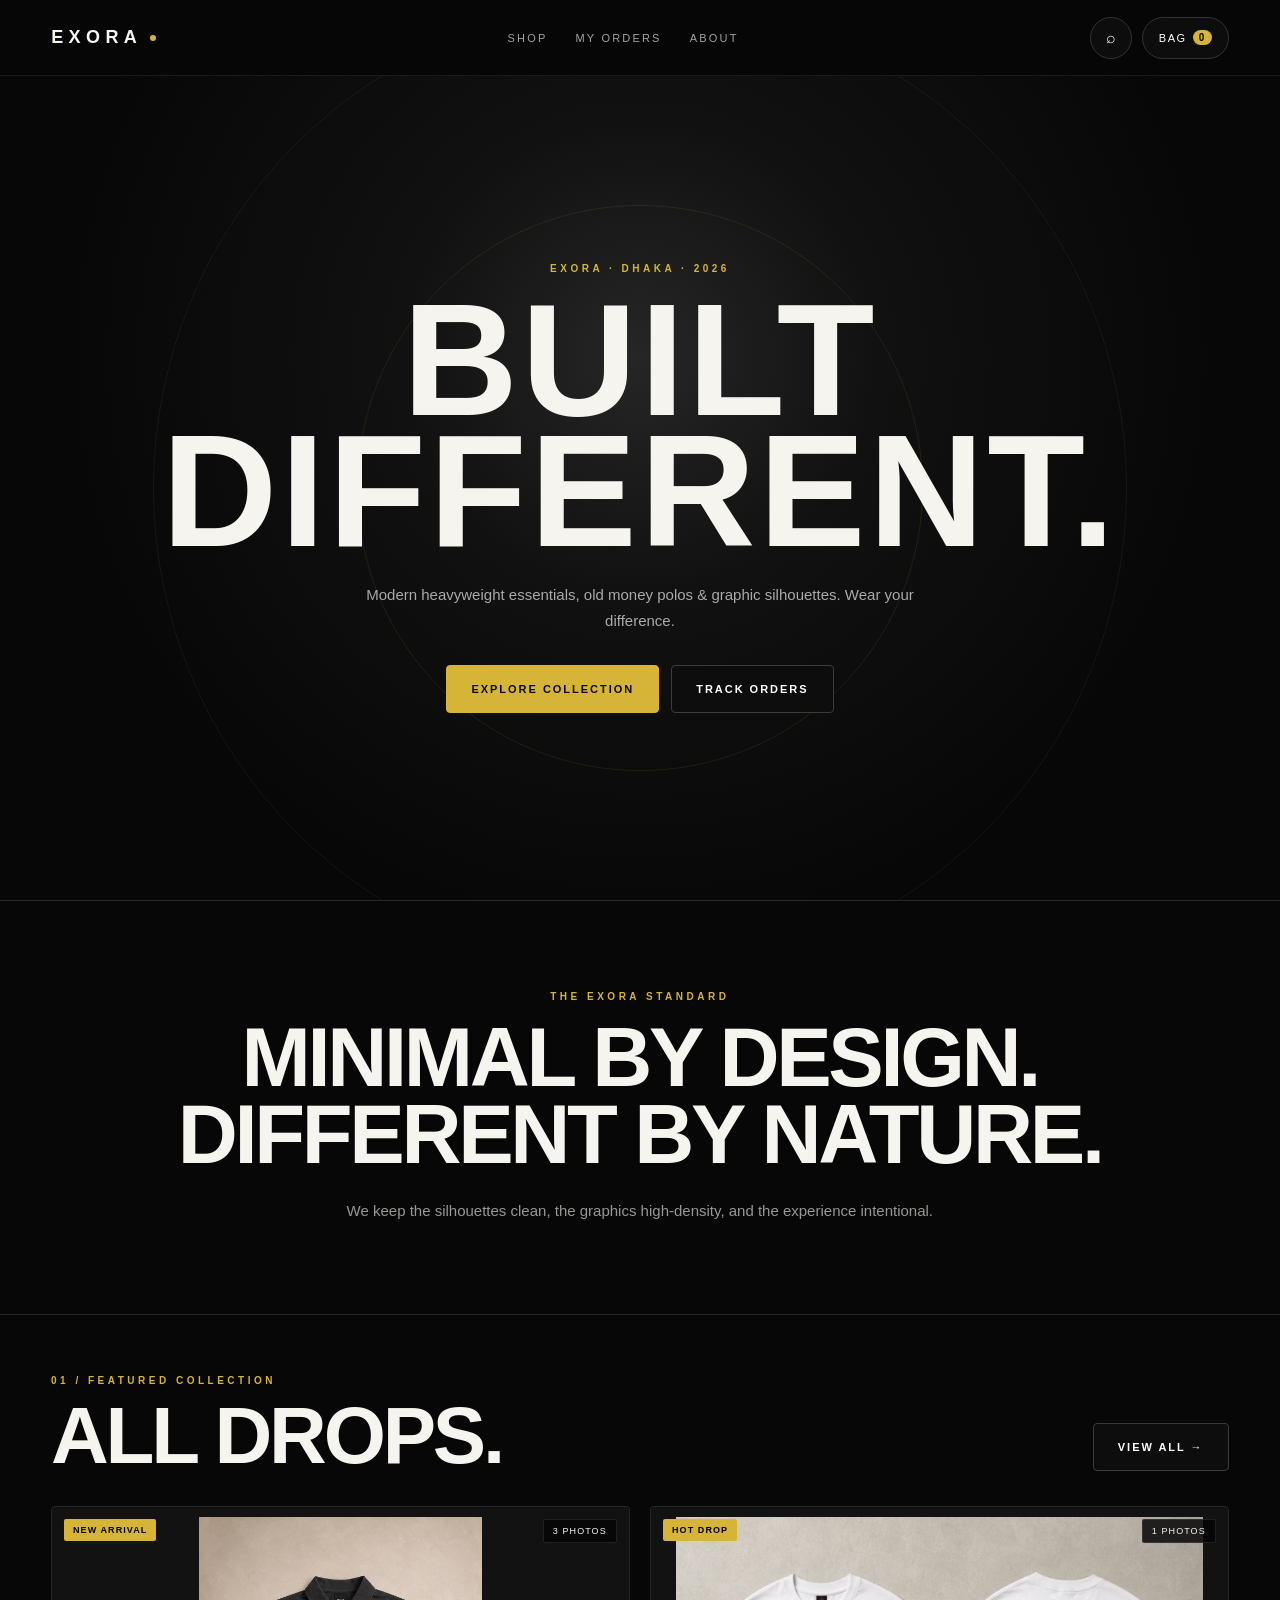
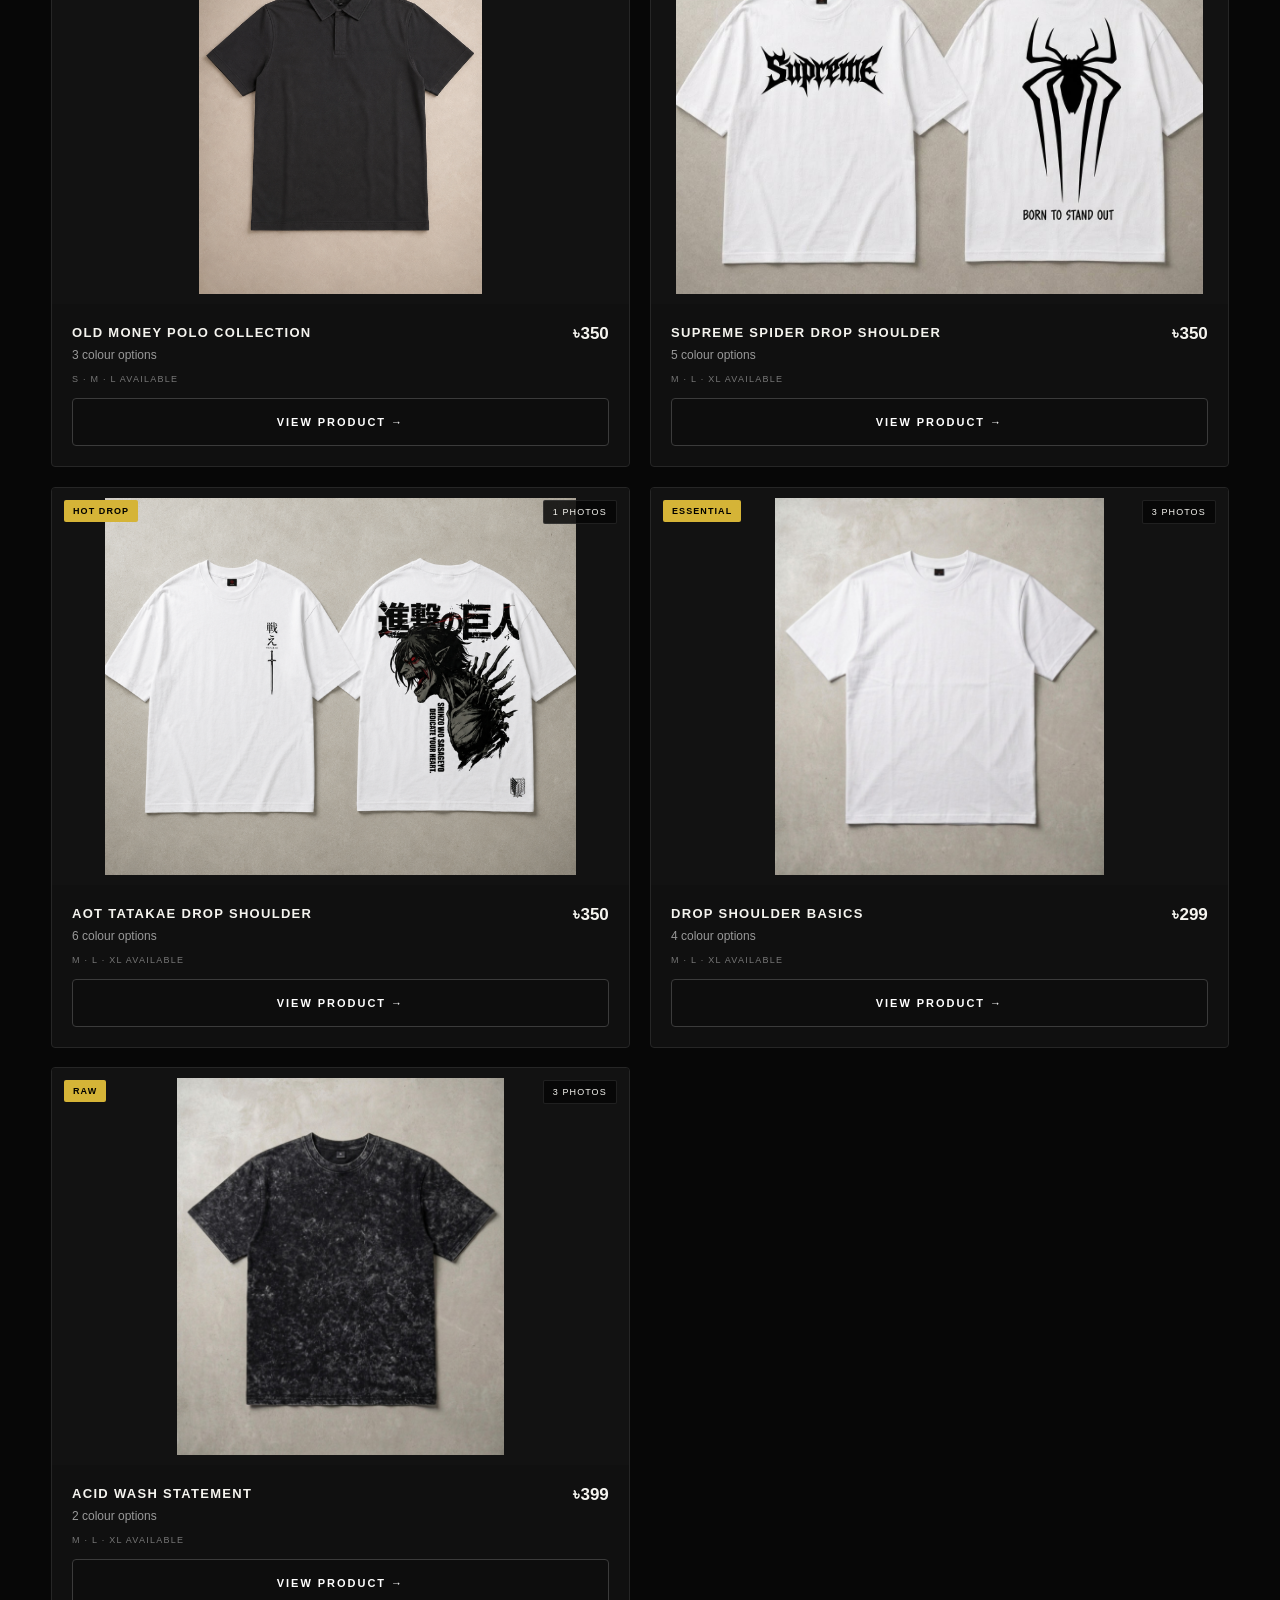
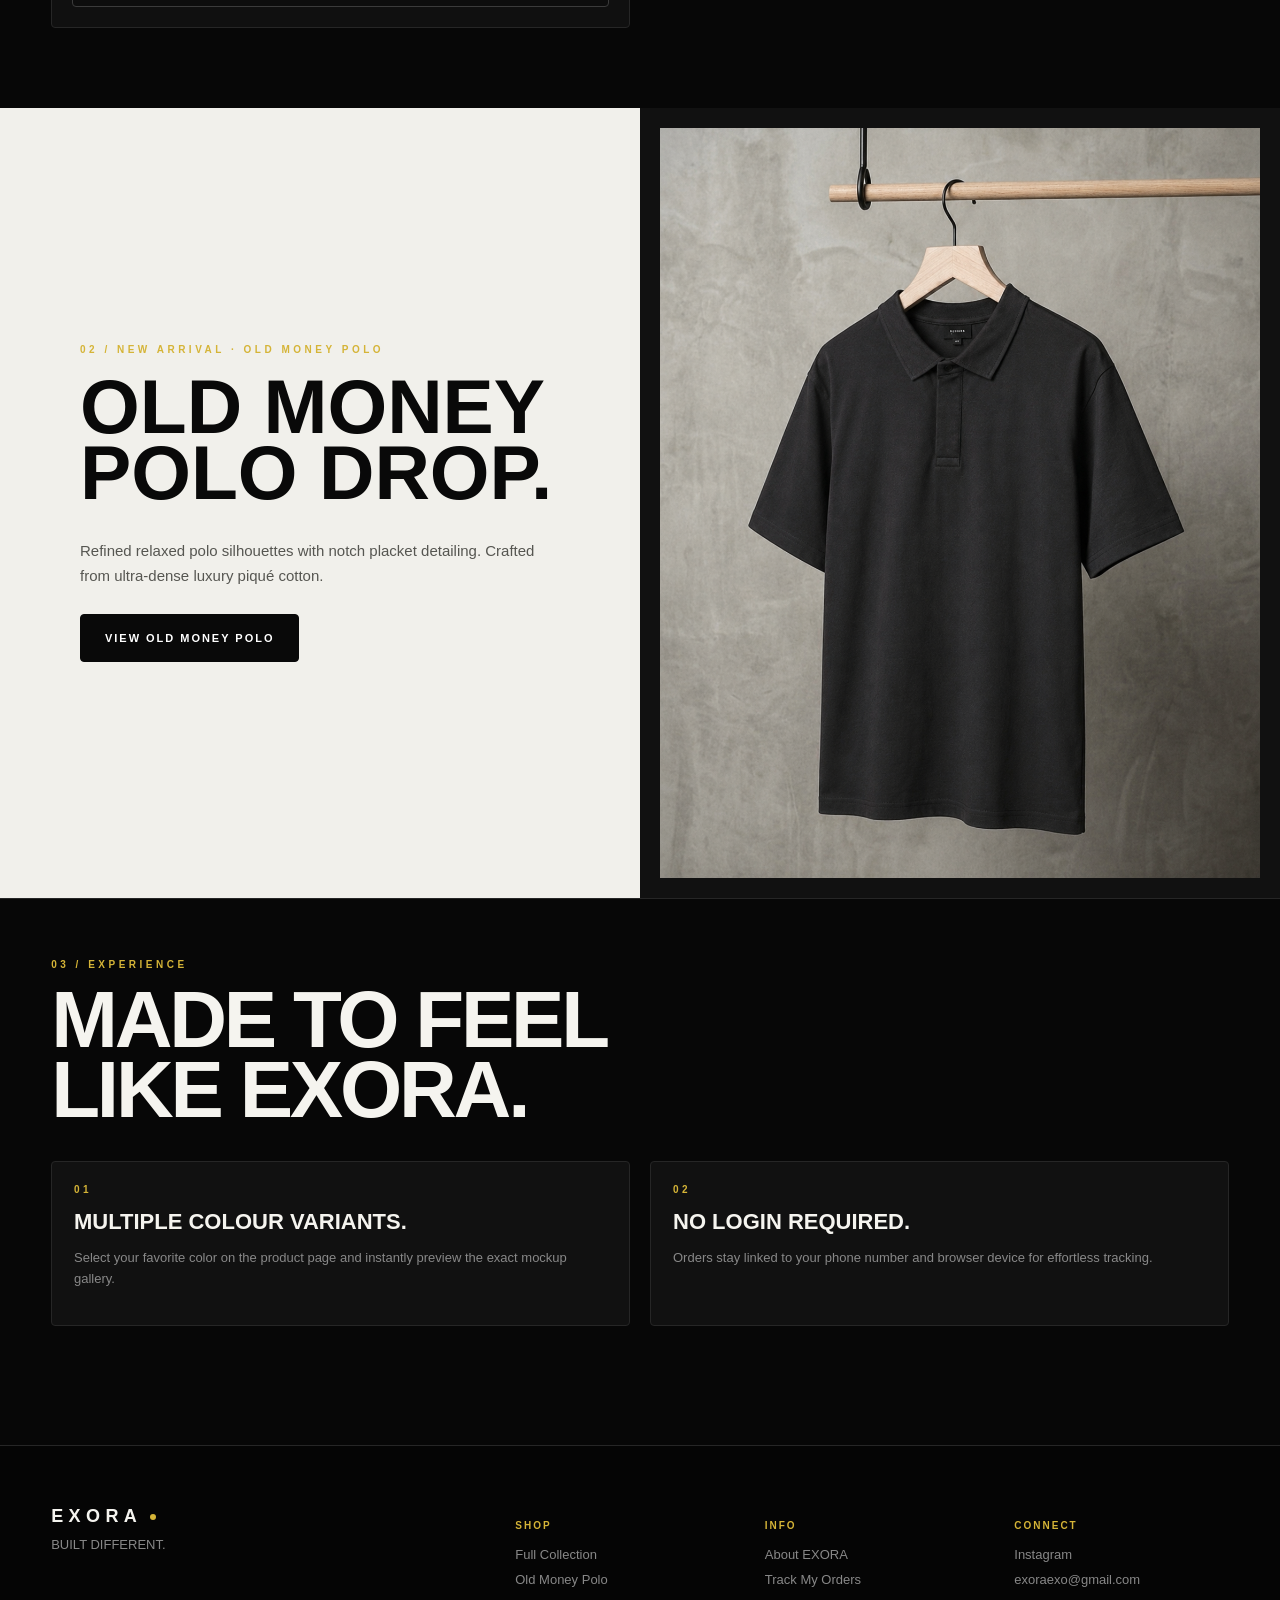
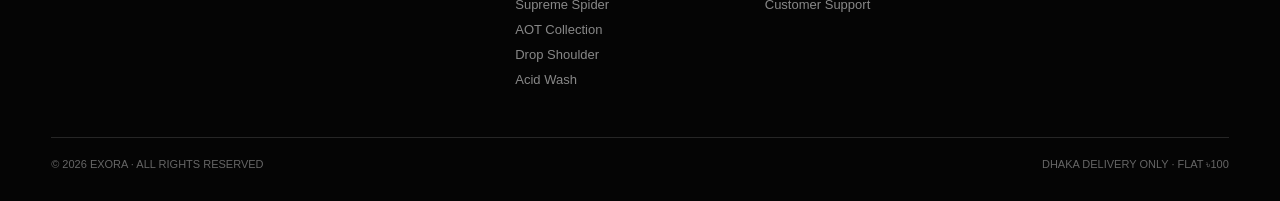
==== index.html @ 8bf8c096 "Create index.html" ====
<!doctype html>
<html lang="en">
<head>
  <meta charset="utf-8">
  <meta name="viewport" content="width=device-width, initial-scale=1.0, maximum-scale=1.0, user-scalable=no">
  <title>EXORA — Built Different.</title>
  <meta name="description" content="EXORA — modern essentials, graphic heavyweights & old money polos. Dhaka delivery. COD and bKash available.">
  <style>
    :root {
      --bg: #070707;
      --card: #101010;
      --card2: #161616;
      --text: #f5f4ef;
      --muted: #979793;
      --line: #262626;
      --gold: #d5b437;
      --gold2: #f0d45b;
      --danger: #e65252;
      --shadow: 0 24px 70px rgba(0,0,0,.5);
      --radius: 4px;
    }
    * { box-sizing: border-box; -webkit-tap-highlight-color: transparent; }
    html { scroll-behavior: smooth; }
    body {
      margin: 0;
      background: var(--bg);
      color: var(--text);
      font-family: -apple-system, BlinkMacSystemFont, "Segoe UI", Roboto, Helvetica, Arial, sans-serif;
      overflow-x: hidden;
    }
    .page { min-height: 100vh; }
    a { color: inherit; text-decoration: none; }
    button, input, select, textarea { font: inherit; }
    button { cursor: pointer; border: none; background: none; }
    .shell { width: min(1240px, 92vw); margin: auto; }

    /* Animations */
    .animate-on-scroll {
      opacity: 0;
      will-change: transform, opacity;
      transition: opacity 0.8s cubic-bezier(0.16, 1, 0.3, 1), transform 0.8s cubic-bezier(0.16, 1, 0.3, 1);
    }
    .animate-from-left { transform: translateX(-70px); }
    .animate-from-right { transform: translateX(70px); }
    .animate-on-scroll.animated { opacity: 1; transform: translateX(0); }

    .view { animation: fadeInView 0.4s ease-out forwards; }
    @keyframes fadeInView {
      from { opacity: 0; transform: translateY(10px); }
      to { opacity: 1; transform: translateY(0); }
    }

    /* Header */
    .header {
      position: sticky;
      top: 0;
      z-index: 50;
      height: 76px;
      background: rgba(7,7,7,.88);
      border-bottom: 1px solid rgba(255,255,255,.08);
      backdrop-filter: blur(20px);
      -webkit-backdrop-filter: blur(20px);
      transition: background .3s;
    }
    .header-in {
      height: 100%;
      display: flex;
      align-items: center;
      justify-content: space-between;
      gap: 24px;
    }
    .brand { font-weight: 900; letter-spacing: .3em; font-size: 18px; cursor: pointer; display: flex; align-items: center; gap: 8px; }
    .brand-dot { width: 6px; height: 6px; background: var(--gold); border-radius: 50%; display: inline-block; }
    .nav { display: flex; gap: 28px; font-size: 11px; letter-spacing: .2em; color: #d8d7d2; text-transform: uppercase; }
    .nav a { opacity: .75; transition: .25s; cursor: pointer; padding: 8px 0; position: relative; }
    .nav a:hover, .nav a.active { opacity: 1; color: var(--gold); }
    .nav a.active::after {
      content: ""; position: absolute; bottom: 0; left: 0; width: 100%; height: 2px; background: var(--gold);
    }
    .header-actions { display: flex; gap: 10px; align-items: center; }
    .icon-btn, .bag-btn {
      border: 1px solid #323232;
      background: #0d0d0d;
      color: white;
      border-radius: 999px;
      min-height: 42px;
      padding: 0 16px;
      display: inline-flex;
      align-items: center;
      justify-content: center;
      transition: all .2s;
    }
    .icon-btn:hover, .bag-btn:hover { border-color: var(--gold); color: var(--gold); }
    .icon-btn { width: 42px; padding: 0; font-size: 16px; }
    .bag-btn { font-size: 11px; letter-spacing: .14em; cursor: pointer; gap: 6px; }
    .bag-count-badge { background: var(--gold); color: #000; font-weight: 900; padding: 2px 6px; border-radius: 10px; font-size: 10px; }
    .mobile-menu { display: none; }

    /* Hero */
    .hero {
      min-height: calc(100vh - 76px);
      display: grid;
      place-items: center;
      text-align: center;
      position: relative;
      overflow: hidden;
      background: radial-gradient(circle at 50% 34%, #262626 0, #111111 28%, #070707 70%);
    }
    .hero:before, .hero:after {
      content: "";
      position: absolute;
      border: 1px solid rgba(255,255,255,.05);
      border-radius: 50%;
      width: 76vw;
      height: 76vw;
      pointer-events: none;
    }
    .hero:after { width: 44vw; height: 44vw; border-color: rgba(213,180,55,.1); }
    .hero-inner { position: relative; z-index: 1; padding: 60px 0; }
    .eyebrow { font-size: 10px; letter-spacing: .35em; color: var(--gold); text-transform: uppercase; font-weight: 700; }
    .hero h1 {
      font-size: clamp(55px, 12.5vw, 160px);
      line-height: .82;
      letter-spacing: .02em;
      margin: 20px 0 26px;
      font-weight: 900;
      text-transform: uppercase;
    }
    .hero p { max-width: 580px; color: #aaa; line-height: 1.7; margin: 0 auto 32px; font-size: 15px; }
    .hero-actions { display: flex; gap: 12px; justify-content: center; flex-wrap: wrap; }

    /* Buttons */
    .btn {
      display: inline-flex;
      align-items: center;
      justify-content: center;
      min-height: 48px;
      padding: 0 24px;
      background: #efeee9;
      color: #090909;
      border: 1px solid #eee;
      font-size: 11px;
      font-weight: 900;
      letter-spacing: .18em;
      text-transform: uppercase;
      transition: transform .25s cubic-bezier(.2,.8,.2,1), box-shadow .25s, background .25s;
      cursor: pointer;
      border-radius: var(--radius);
      white-space: nowrap;
    }
    .btn:hover { transform: translateY(-2px); box-shadow: 0 10px 25px rgba(255,255,255,.1); }
    .btn.dark { background: #0d0d0d; color: #fff; border-color: #3b3b3b; }
    .btn.dark:hover { border-color: var(--gold); color: var(--gold); }
    .btn.gold { background: var(--gold); color: #090909; border-color: var(--gold); }
    .btn.gold:hover { background: var(--gold2); border-color: var(--gold2); }
    .btn.danger { background: rgba(230,82,82,.15); color: var(--danger); border-color: var(--danger); }
    .btn.danger:hover { background: var(--danger); color: #fff; }
    .btn.full { width: 100%; }

    /* Layout & Titles */
    .back-bar { margin-bottom: 25px; display: flex; align-items: center; justify-content: space-between; gap: 10px; flex-wrap: wrap; }
    .section { padding: 60px 0 80px; overflow: hidden; }
    .section-head { display: flex; justify-content: space-between; align-items: flex-end; gap: 25px; margin-bottom: 35px; flex-wrap: wrap; }
    .section-head h2, .page-title { font-size: clamp(36px, 6.5vw, 80px); line-height: .88; margin: 15px 0 0; letter-spacing: -.04em; font-weight: 900; }
    .muted { color: var(--muted); }

    /* Products Grid */
    .products { display: grid; grid-template-columns: repeat(2, 1fr); gap: 20px; }
    .product-card {
      background: var(--card);
      border: 1px solid var(--line);
      overflow: hidden;
      transition: transform .35s cubic-bezier(.2,.8,.2,1), border-color .3s, box-shadow .35s;
      border-radius: var(--radius);
      display: flex;
      flex-direction: column;
    }
    .product-card:hover { transform: translateY(-6px); border-color: #3e3e3e; box-shadow: var(--shadow); }
    .product-image { 
      aspect-ratio: 16/11; 
      position: relative; 
      overflow: hidden; 
      background: #121212; 
      display: flex; 
      align-items: center; 
      justify-content: center;
      padding: 10px;
    }
    .product-image img { 
      width: 100%; 
      height: 100%; 
      object-fit: contain; 
      display: block; 
      transition: transform .6s cubic-bezier(.2,.8,.2,1); 
    }
    .product-card:hover .product-image img { transform: scale(1.05); }
    .photo-count { position: absolute; right: 12px; top: 12px; padding: 6px 9px; background: rgba(7,7,7,.85); border: 1px solid rgba(255,255,255,.1); font-size: 9px; letter-spacing: .12em; z-index: 2; border-radius: 2px; }
    .badge-tag { position: absolute; left: 12px; top: 12px; padding: 6px 9px; background: var(--gold); color: #000; font-weight: 900; font-size: 9px; letter-spacing: .12em; text-transform: uppercase; z-index: 2; border-radius: 2px; }
    .product-info { padding: 20px; flex-grow: 1; display: flex; flex-direction: column; justify-content: space-between; }
    .product-top { display: flex; justify-content: space-between; gap: 15px; }
    .product-name { font-size: 13px; letter-spacing: .1em; margin: 0 0 6px; text-transform: uppercase; font-weight: 800; line-height: 1.4; }
    .product-color { color: #999; font-size: 12px; }
    .price { font-weight: 900; font-size: 17px; color: var(--text); }
    .product-meta { font-size: 9px; letter-spacing: .14em; color: #777; margin-top: 12px; text-transform: uppercase; }

    /* Intro & Feature */
    .intro { padding: 90px 0; text-align: center; border-top: 1px solid var(--line); border-bottom: 1px solid var(--line); overflow: hidden; }
    .intro h2 { font-size: clamp(38px, 6.5vw, 84px); line-height: .92; margin: 18px auto 25px; max-width: 1050px; letter-spacing: -.04em; font-weight: 900; }
    .intro p { max-width: 650px; margin: auto; color: var(--muted); line-height: 1.7; font-size: 15px; }

    .feature { display: grid; grid-template-columns: 1fr 1fr; border-bottom: 1px solid var(--line); overflow: hidden; }
    .feature-copy { padding: 80px; background: #f1f0eb; color: #090909; display: flex; justify-content: center; flex-direction: column; }
    .feature-copy h2 { font-size: clamp(42px, 6vw, 86px); line-height: .86; margin: 18px 0; font-weight: 900; }
    .feature-copy p { max-width: 480px; color: #565651; line-height: 1.7; margin-bottom: 25px; font-size: 15px; }
    .feature-copy .btn { align-self: flex-start; background: #090909; color: #fff; border-color: #090909; }
    .feature-copy .btn:hover { background: var(--gold); color: #000; border-color: var(--gold); }
    .feature-img { min-height: 480px; overflow: hidden; background: #111; display: flex; align-items: center; justify-content: center; padding: 20px; }
    .feature-img img { width: 100%; height: 100%; object-fit: contain; display: block; }

    /* Detail View */
    .variant-layout { display: grid; grid-template-columns: 1.1fr .9fr; gap: 45px; }
    .gallery { position: sticky; top: 100px; align-self: start; }
    .gallery-main { 
      aspect-ratio: 16/11; 
      overflow: hidden; 
      background: #111; 
      border: 1px solid var(--line); 
      display: flex;
      align-items: center;
      justify-content: center;
      padding: 12px;
      cursor: zoom-in;
      position: relative;
      border-radius: var(--radius);
    }
    .gallery-main img { width: 100%; height: 100%; object-fit: contain; display: block; }
    .zoom-hint { position: absolute; bottom: 10px; right: 10px; background: rgba(0,0,0,.7); padding: 4px 8px; font-size: 9px; letter-spacing: .12em; color: #ccc; pointer-events: none; }
    .thumbs { display: flex; gap: 10px; margin-top: 12px; overflow-x: auto; padding-bottom: 6px; }
    .thumbs button { 
      padding: 0; 
      border: 1px solid #303030; 
      background: #101010; 
      min-width: 100px; 
      width: 100px; 
      height: 75px; 
      position: relative; 
      overflow: hidden; 
      flex-shrink: 0;
      border-radius: 2px;
      transition: border-color .2s;
    }
    .thumbs button.active { border-color: var(--gold); box-shadow: inset 0 0 0 1px var(--gold); }
    .thumbs img { width: 100%; height: 100%; object-fit: contain; display: block; }
    .thumbs button span { position: absolute; left: 4px; bottom: 4px; padding: 3px 5px; background: rgba(7,7,7,.85); border: 1px solid rgba(255,255,255,.08); font-size: 8px; letter-spacing: .1em; color: #fff; }
    .gallery-note { margin-top: 10px; font-size: 11px; color: #777; letter-spacing: .08em; text-transform: uppercase; }
    
    .product-detail h1 { font-size: clamp(34px, 5vw, 68px); line-height: .9; margin: 10px 0 15px; font-weight: 900; }
    .detail-price { font-size: 26px; font-weight: 900; color: var(--gold); margin: 16px 0; }
    .detail-copy { padding: 20px 0; border-top: 1px solid var(--line); border-bottom: 1px solid var(--line); margin: 22px 0; line-height: 1.7; color: #c4c4bf; font-size: 14px; }
    .specs { display: grid; gap: 10px; background: #111; border: 1px solid var(--line); padding: 18px; border-radius: var(--radius); }
    .spec { display: flex; justify-content: space-between; gap: 20px; color: #aaa; font-size: 13px; }
    .spec b { color: #eee; }
    
    .selector { margin: 22px 0; }
    .selector-title { font-size: 10px; letter-spacing: .16em; margin-bottom: 12px; font-weight: 700; color: var(--gold); text-transform: uppercase; }
    .swatches, .sizes { display: flex; gap: 10px; flex-wrap: wrap; }
    .swatch, .size-btn { border: 1px solid #333; background: #121212; color: #ddd; min-height: 46px; padding: 0 16px; border-radius: var(--radius); transition: all .2s; font-size: 12px; font-weight: 700; }
    .swatch.active, .size-btn.active { border-color: var(--gold); background: #1a1810; color: #fff; box-shadow: 0 0 12px rgba(213,180,55,.15); }
    .swatch { display: flex; align-items: center; gap: 9px; }
    .dot { width: 14px; height: 14px; border-radius: 50%; border: 1px solid #666; display: inline-block; }
    .detail-actions { display: grid; grid-template-columns: 1fr 1fr; gap: 12px; }
    .stock-note { font-size: 11px; color: #888; margin-top: 12px; display: flex; align-items: center; gap: 6px; }
    .stock-dot { width: 6px; height: 6px; background: #477555; border-radius: 50%; }

    /* Cart & Checkout */
    .cart-layout { display: grid; grid-template-columns: 1.4fr .6fr; gap: 24px; }
    .cart-row { display: grid; grid-template-columns: 100px 1fr auto; gap: 18px; align-items: center; background: #101010; border: 1px solid var(--line); padding: 14px; margin-bottom: 12px; border-radius: var(--radius); }
    .cart-row img { width: 100px; height: 80px; object-fit: contain; background: #151515; border-radius: 2px; }
    .cart-actions { display: flex; gap: 10px; align-items: center; margin-top: 12px; }
    .qty { display: flex; border: 1px solid #333; border-radius: 2px; overflow: hidden; }
    .qty button { width: 34px; height: 36px; background: #0b0b0b; color: #fff; font-size: 14px; font-weight: bold; }
    .qty button:hover { background: #222; }
    .qty span { width: 38px; display: grid; place-items: center; font-size: 13px; font-weight: 700; }
    .summary { background: #111; border: 1px solid var(--line); padding: 24px; position: sticky; top: 100px; border-radius: var(--radius); }
    .summary .line { display: flex; justify-content: space-between; margin: 12px 0; font-size: 14px; color: #ccc; }
    .summary .total { font-size: 20px; border-top: 1px solid var(--line); padding-top: 16px; margin-top: 16px; color: #fff; font-weight: 900; }

    /* Forms */
    .form { background: #101010; border: 1px solid var(--line); padding: 25px; border-radius: var(--radius); }
    .form-grid { display: grid; grid-template-columns: 1fr 1fr; gap: 15px; }
    .field.full { grid-column: 1/-1; }
    .field label { display: block; color: #999; font-size: 10px; letter-spacing: .15em; text-transform: uppercase; margin-bottom: 8px; font-weight: 700; }
    .field input, .field select { width: 100%; padding: 14px; background: #080808; border: 1px solid #333; color: #fff; outline: none; border-radius: var(--radius); font-size: 14px; transition: border-color .2s; }
    .field input:focus { border-color: var(--gold); }
    .paybox { border: 1px solid #2a2a2a; padding: 16px; margin: 18px 0; border-radius: var(--radius); background: #0b0b0b; }
    .notice { background: #0c0c0c; border: 1px solid #282828; padding: 14px; color: #999; font-size: 12px; line-height: 1.6; border-radius: var(--radius); }

    /* Orders Grid */
    .orders-grid { display: grid; grid-template-columns: 1fr 1fr; gap: 20px; }
    .order-card { background: #111; border: 1px solid var(--line); padding: 22px; transition: .35s; border-radius: var(--radius); }
    .order-card:hover { transform: translateY(-4px); border-color: #3e3e3e; }
    .status { display: inline-flex; padding: 6px 12px; font-size: 9px; letter-spacing: .15em; text-transform: uppercase; border: 1px solid #444; font-weight: 900; border-radius: 2px; }
    .status.pending { color: #e8ca70; border-color: #8e7534; background: rgba(142,117,52,.12); }
    .status.confirmed, .status.processing, .status.shipped, .status.delivered { color: #93e1a6; border-color: #477555; background: rgba(71,117,85,.12); }
    .status.cancelled { color: #ff9292; border-color: #7a4444; background: rgba(122,68,68,.12); }
    .order-card h3 { margin: 14px 0 8px; font-size: 22px; font-weight: 900; }
    .order-card p { color: #888; font-size: 13px; line-height: 1.6; }
    .order-actions { display: flex; gap: 10px; flex-wrap: wrap; margin-top: 18px; }

    /* About Grid */
    .about-grid { display: grid; grid-template-columns: 1fr 1fr; gap: 50px; align-items: center; }
    .markbox { min-height: 420px; display: grid; place-items: center; background: radial-gradient(circle,#292929,#090909 66%); border: 1px solid var(--line); border-radius: var(--radius); }
    .markbox img { width: 45%; max-width: 270px; filter: grayscale(1) brightness(2); }

    /* Footer */
    .footer { border-top: 1px solid var(--line); padding: 60px 0 30px; background: #050505; margin-top: 40px; }
    .footgrid { display: grid; grid-template-columns: 2fr 1fr 1fr 1fr; gap: 35px; }
    .footer h4 { font-size: 10px; letter-spacing: .2em; margin-bottom: 16px; color: var(--gold); text-transform: uppercase; }
    .footer a, .footer p { font-size: 13px; color: #888; margin: 10px 0; display: block; transition: color .2s; cursor: pointer; }
    .footer a:hover { color: #fff; }
    .copy { border-top: 1px solid var(--line); padding-top: 20px; margin-top: 40px; font-size: 11px; color: #666; display: flex; justify-content: space-between; flex-wrap: wrap; gap: 10px; }

    /* Lightbox Modal */
    .lightbox { position: fixed; inset: 0; background: rgba(0,0,0,.92); backdrop-filter: blur(10px); z-index: 200; display: none; place-items: center; padding: 20px; }
    .lightbox.open { display: grid; }
    .lightbox-img { max-width: 90vw; max-height: 85vh; object-fit: contain; }
    .lightbox-close { position: absolute; top: 20px; right: 20px; font-size: 28px; color: #fff; cursor: pointer; background: rgba(255,255,255,.1); width: 44px; height: 44px; border-radius: 50%; display: grid; place-items: center; }

    /* Toast Notification */
    .toast { position: fixed; bottom: 25px; right: 25px; background: var(--gold); color: #000; font-weight: 800; font-size: 12px; letter-spacing: .1em; padding: 14px 20px; border-radius: var(--radius); box-shadow: 0 10px 30px rgba(0,0,0,.5); z-index: 150; transform: translateY(100px); opacity: 0; transition: all .3s cubic-bezier(.2,.8,.2,1); }
    .toast.show { transform: translateY(0); opacity: 1; }

    /* Search Modal */
    .search-overlay { position: fixed; inset: 0; background: rgba(0,0,0,.9); backdrop-filter: blur(12px); z-index: 100; display: none; align-items: flex-start; padding: 100px 20px; }
    .search-overlay.open { display: flex; }
    .search-box { width: min(720px, 100%); margin: auto; background: #101010; border: 1px solid #333; padding: 30px; border-radius: var(--radius); }
    .search-box input { width: 100%; padding: 16px; background: #080808; color: #fff; border: 1px solid #333; font-size: 18px; outline: none; border-radius: var(--radius); }
    .search-box input:focus { border-color: var(--gold); }

    /* Responsive adjustments */
    @media (max-width: 1024px) {
      .variant-layout { grid-template-columns: 1fr; gap: 30px; }
      .gallery { position: static; }
    }
    @media (max-width: 900px) {
      .nav {
        display: none;
        position: absolute;
        top: 76px;
        left: 0;
        right: 0;
        background: #0d0d0d;
        border-bottom: 1px solid var(--line);
        padding: 25px;
        flex-direction: column;
        gap: 18px;
        box-shadow: var(--shadow);
      }
      .nav.open { display: flex; }
      .mobile-menu { display: inline-flex; }
      .feature, .about-grid { grid-template-columns: 1fr; }
      .feature-img { min-height: 320px; }
      .orders-grid { grid-template-columns: 1fr; }
      .cart-layout { grid-template-columns: 1fr !important; }
      .summary { position: static; }
      .footgrid { grid-template-columns: 1fr 1fr; }
      .footgrid > div:first-child { grid-column: 1/-1; }
    }

    @media (max-width: 640px) {
      .header { height: 66px; }
      .nav { top: 66px; }
      .back-bar { gap: 8px; }
      .back-bar .btn { font-size: 10px; padding: 0 12px; min-height: 40px; letter-spacing: .1em; }
      .products { grid-template-columns: 1fr 1fr; gap: 12px; }
      .product-info { padding: 14px; }
      .product-name { font-size: 11px; }
      .price { font-size: 14px; }
      .feature-copy { padding: 40px 20px; }
      .feature-img { min-height: 240px; }
      .form-grid { grid-template-columns: 1fr; }
      .cart-row { grid-template-columns: 70px 1fr; gap: 12px; }
      .cart-row img { width: 70px; height: 60px; }
      .detail-actions { grid-template-columns: 1fr; }
      .page-title { font-size: 40px; }
      .footgrid { grid-template-columns: 1fr; }
      .hero h1 { font-size: 52px; }
    }
  </style>
</head>
<body>

  <!-- TOAST FEEDBACK -->
  <div id="toast" class="toast">ITEM ADDED TO BAG</div>

  <!-- LIGHTBOX IMAGE ZOOM -->
  <div id="lightbox" class="lightbox" onclick="closeLightbox()">
    <button class="lightbox-close">&times;</button>
    <img id="lightboxImg" class="lightbox-img" src="" alt="Zoom preview">
  </div>

  <!-- HEADER -->
  <header class="header">
    <div class="shell header-in">
      <a class="brand" onclick="navigate('home')">EXORA <span class="brand-dot"></span></a>
      <nav class="nav" id="mainNav">
        <a id="nav-shop" onclick="navigate('shop')">SHOP</a>
        <a id="nav-orders" onclick="navigate('orders')">MY ORDERS</a>
        <a id="nav-about" onclick="navigate('about')">ABOUT</a>
      </nav>
      <div class="header-actions">
        <button class="icon-btn" onclick="openSearch()" aria-label="Search">⌕</button>
        <a class="bag-btn" onclick="navigate('cart')">
          BAG <span class="bag-count-badge" data-bag-count>0</span>
        </a>
        <button class="icon-btn mobile-menu" onclick="toggleMobileNav()" aria-label="Menu">☰</button>
      </div>
    </div>
  </header>

  <!-- MAIN VIEWS CONTAINER -->
  <main class="page">

    <!-- HOME VIEW -->
    <div id="view-home" class="view">
      <section class="hero">
        <div class="hero-inner shell">
          <div class="eyebrow">EXORA · DHAKA · 2026</div>
          <h1>BUILT<br>DIFFERENT.</h1>
          <p>Modern heavyweight essentials, old money polos & graphic silhouettes. Wear your difference.</p>
          <div class="hero-actions">
            <button class="btn gold" onclick="navigate('shop')">Explore collection</button>
            <button class="btn dark" onclick="navigate('orders')">Track Orders</button>
          </div>
        </div>
      </section>

      <section class="intro">
        <div class="shell animate-on-scroll animate-from-left">
          <div class="eyebrow">THE EXORA STANDARD</div>
          <h2>MINIMAL BY DESIGN.<br>DIFFERENT BY NATURE.</h2>
          <p>We keep the silhouettes clean, the graphics high-density, and the experience intentional.</p>
        </div>
      </section>

      <section class="section">
        <div class="shell">
          <div class="section-head animate-on-scroll animate-from-right">
            <div>
              <div class="eyebrow">01 / FEATURED COLLECTION</div>
              <h2>ALL DROPS.</h2>
            </div>
            <button class="btn dark" onclick="navigate('shop')">View all →</button>
          </div>
          <div class="products" id="featuredGrid"></div>
        </div>
      </section>

      <section class="feature">
        <div class="feature-copy animate-on-scroll animate-from-left">
          <div class="eyebrow">02 / NEW ARRIVAL · OLD MONEY POLO</div>
          <h2>OLD MONEY<br>POLO DROP.</h2>
          <p>Refined relaxed polo silhouettes with notch placket detailing. Crafted from ultra-dense luxury piqué cotton.</p>
          <button class="btn" onclick="navigate('product', 'polo')">View Old Money Polo</button>
        </div>
        <div class="feature-img animate-on-scroll animate-from-right">
          <img src="4578.png" alt="EXORA Old Money Polo Black" onerror="this.style.display='none'">
        </div>
      </section>

      <section class="section">
        <div class="shell">
          <div class="section-head">
            <div>
              <div class="eyebrow">03 / EXPERIENCE</div>
              <h2>MADE TO FEEL<br>LIKE EXORA.</h2>
            </div>
          </div>
          <div class="products" style="grid-template-columns: 1fr 1fr;">
            <div class="order-card animate-on-scroll animate-from-left">
              <div class="eyebrow">01</div>
              <h3>MULTIPLE COLOUR VARIANTS.</h3>
              <p>Select your favorite color on the product page and instantly preview the exact mockup gallery.</p>
            </div>
            <div class="order-card animate-on-scroll animate-from-right">
              <div class="eyebrow">02</div>
              <h3>NO LOGIN REQUIRED.</h3>
              <p>Orders stay linked to your phone number and browser device for effortless tracking.</p>
            </div>
          </div>
        </div>
      </section>
    </div>

    <!-- SHOP VIEW -->
    <div id="view-shop" class="view" style="display:none;">
      <section class="section">
        <div class="shell">
          <div class="section-head">
            <div>
              <div class="eyebrow">01 / SHOP</div>
              <h1 class="page-title">THE COLLECTION.</h1>
              <p class="muted">Explore our full line-up of old money polos, basic essentials, and high-density graphic drops.</p>
            </div>
            <div class="hero-actions" style="gap:8px">
              <button class="btn filter active" onclick="setShopFilter('all', this)">All</button>
              <button class="btn dark filter" onclick="setShopFilter('polo', this)">Old Money Polo</button>
              <button class="btn dark filter" onclick="setShopFilter('supreme', this)">Supreme Spider</button>
              <button class="btn dark filter" onclick="setShopFilter('graphic', this)">AOT Collection</button>
              <button class="btn dark filter" onclick="setShopFilter('drop', this)">Drop Shoulder</button>
              <button class="btn dark filter" onclick="setShopFilter('acid', this)">Acid Wash</button>
            </div>
          </div>
          <div class="products" id="shopGrid"></div>
        </div>
      </section>
    </div>

    <!-- PRODUCT DETAIL VIEW -->
    <div id="view-product" class="view" style="display:none;">
      <section class="section">
        <div class="shell">
          <div class="back-bar">
            <button class="btn dark" onclick="navigate('shop')">← BACK TO COLLECTION</button>
            <button class="btn dark" onclick="navigate('cart')">
              VIEW BAG · <span class="bag-count-badge" data-bag-count>0</span>
            </button>
          </div>
          <div id="productRoot"></div>
        </div>
      </section>
    </div>

    <!-- CART VIEW -->
    <div id="view-cart" class="view" style="display:none;">
      <section class="section">
        <div class="shell">
          <div class="section-head">
            <div>
              <div class="eyebrow">02 / BAG</div>
              <h1 class="page-title">YOUR BAG.</h1>
            </div>
          </div>
          <div class="cart-layout">
            <div id="cartList"></div>
            <aside class="summary">
              <div class="line"><span>Subtotal</span><b id="cartSub">৳0</b></div>
              <div class="line"><span>Dhaka delivery</span><b id="cartDelivery">৳0</b></div>
              <div class="line total"><span>Total</span><b id="cartTotal">৳0</b></div>
              <button id="checkoutBtn" class="btn gold full" style="display:none;margin-top:20px" onclick="navigate('checkout')">Proceed to Checkout →</button>
            </aside>
          </div>
        </div>
      </section>
    </div>

    <!-- CHECKOUT VIEW -->
    <div id="view-checkout" class="view" style="display:none;">
      <section class="section">
        <div class="shell">
          <div class="section-head">
            <div>
              <div class="eyebrow">03 / CHECKOUT</div>
              <h1 class="page-title">CHECKOUT.</h1>
            </div>
          </div>
          <div class="cart-layout">
            <form class="form" id="checkoutForm" onsubmit="handleCheckoutSubmit(event)">
              <div class="form-grid">
                <div class="field"><label>Full name</label><input id="name" required placeholder="e.g. Tanvir Ahmed"></div>
                <div class="field"><label>Phone</label><input id="phone" required inputmode="tel" placeholder="01XXXXXXXXX"></div>
                <div class="field"><label>Area / Thana</label><input id="area" required placeholder="e.g. Dhanmondi, Mirpur"></div>
                <div class="field"><label>District</label><input value="Dhaka" readonly style="opacity:.7"></div>
                <div class="field full"><label>Full address</label><input id="address" required placeholder="House, Road, Apartment details"></div>
              </div>
              <div class="paybox">
                <b style="font-size:12px;letter-spacing:.1em;text-transform:uppercase;color:var(--gold)">Payment Method</b>
                <label style="display:block;margin:14px 0 8px;cursor:pointer;font-size:14px"><input type="radio" name="pay" value="COD" checked onchange="toggleBkashBox()"> Cash on Delivery (COD)</label>
                <label style="display:block;cursor:pointer;font-size:14px"><input type="radio" name="pay" value="bKash" onchange="toggleBkashBox()"> bKash Personal</label>
                <div id="bkashBox" class="notice" style="display:none;margin-top:14px">
                  Send exact order total to <b>01312353430</b> via bKash Send Money, then enter Transaction ID below:
                  <div class="field" style="margin-top:10px"><label>bKash Trx ID</label><input id="trx" placeholder="e.g. BKL983210"></div>
                </div>
              </div>
              <div class="notice">Dhaka delivery only · ৳100 flat delivery fee · No returns policy for change of mind.</div>
              <button class="btn gold full" id="submitOrder" style="margin-top:18px" type="submit">Place order now</button>
            </form>
            <aside class="summary">
              <h3 style="margin-top:0;font-size:14px;letter-spacing:.12em;color:var(--gold)">ORDER SUMMARY</h3>
              <div id="checkoutSummary"></div>
            </aside>
          </div>
        </div>
      </section>
    </div>

    <!-- MY ORDERS VIEW -->
    <div id="view-orders" class="view" style="display:none;">
      <section class="section">
        <div class="shell">
          <div>
            <div class="eyebrow">04 / TRACKING</div>
            <h1 class="page-title">MY ORDERS.</h1>
          </div>
          <div class="form" style="margin:25px 0">
            <div class="field">
              <label>Find orders by phone number</label>
              <div style="display:flex;gap:10px;flex-wrap:wrap">
                <input id="lookupPhone" inputmode="tel" placeholder="01XXXXXXXXX" style="flex:1">
                <button class="btn dark" id="lookupBtn" onclick="lookupOrders()">Find my orders</button>
              </div>
            </div>
          </div>
          <div id="ordersGrid" class="orders-grid"></div>
        </div>
      </section>
    </div>

    <!-- ORDER DETAIL VIEW -->
    <div id="view-order-detail" class="view" style="display:none;">
      <section class="section">
        <div class="shell">
          <div id="orderRoot"></div>
        </div>
      </section>
    </div>

    <!-- ABOUT VIEW -->
    <div id="view-about" class="view" style="display:none;">
      <section class="section">
        <div class="shell about-grid">
          <div class="about-copy animate-on-scroll animate-from-left">
            <div class="eyebrow">EXORA / ABOUT</div>
            <h1 class="page-title">WEAR YOUR DIFFERENCE.</h1>
            <p class="muted" style="font-size:15px;line-height:1.8;max-width:580px">
              EXORA is a modern clothing label built around a simple idea: everyday clothing should still have an identity. Clean silhouettes, confident details and a focused visual language.
            </p>
            <button class="btn gold" onclick="navigate('shop')">Shop EXORA</button>
          </div>
          <div class="markbox animate-on-scroll animate-from-right">
            <img src="exora-mark.jpg" alt="EXORA mark" onerror="this.style.display='none'">
          </div>
        </div>
      </section>
      <section class="intro">
        <div class="shell">
          <div class="eyebrow">THE STANDARD</div>
          <h2>CLEAN. INTENTIONAL.<br>BUILT DIFFERENT.</h2>
        </div>
      </section>
    </div>

  </main>

  <!-- FOOTER -->
  <footer class="footer">
    <div class="shell">
      <div class="footgrid">
        <div>
          <div class="brand">EXORA <span class="brand-dot"></span></div>
          <p>BUILT DIFFERENT.</p>
        </div>
        <div>
          <h4>SHOP</h4>
          <a onclick="navigate('shop')">Full Collection</a>
          <a onclick="navigate('shop')">Old Money Polo</a>
          <a onclick="navigate('shop')">Supreme Spider</a>
          <a onclick="navigate('shop')">AOT Collection</a>
          <a onclick="navigate('shop')">Drop Shoulder</a>
          <a onclick="navigate('shop')">Acid Wash</a>
        </div>
        <div>
          <h4>INFO</h4>
          <a onclick="navigate('about')">About EXORA</a>
          <a onclick="navigate('orders')">Track My Orders</a>
          <a href="mailto:exoraexo@gmail.com">Customer Support</a>
        </div>
        <div>
          <h4>CONNECT</h4>
          <a href="https://www.instagram.com/exora_exo/" target="_blank" rel="noopener">Instagram</a>
          <a href="mailto:exoraexo@gmail.com">exoraexo@gmail.com</a>
        </div>
      </div>
      <div class="copy">
        <span>© 2026 EXORA · ALL RIGHTS RESERVED</span>
        <span>DHAKA DELIVERY ONLY · FLAT ৳100</span>
      </div>
    </div>
  </footer>

  <!-- SEARCH OVERLAY -->
  <div id="searchOverlay" class="search-overlay">
    <div class="search-box">
      <div style="display:flex;justify-content:space-between;align-items:center;margin-bottom:15px">
        <h2 style="margin:0;font-size:18px;letter-spacing:.1em">SEARCH EXORA</h2>
        <button class="btn dark" onclick="closeSearch()">Close</button>
      </div>
      <input id="searchInput" placeholder="Search by drop name or color..." oninput="searchProducts(this.value)">
      <div id="searchResults" style="margin-top:15px"></div>
    </div>
  </div>

  <script>
    // GOOGLE APPS SCRIPT BACKEND URL
    const SCRIPT_URL = "https://script.google.com/macros/s/AKfycbxdD5c860b2hOtcOLJ72-xC9YL8qkqldQyFJkAuXRsAGxqzlcCknaBEurADiWUZHutz/exec";

    // PRODUCTS CATALOG DATA
    const PRODUCTS = [
      {
        id: 'polo',
        name: 'OLD MONEY POLO COLLECTION',
        type: 'polo',
        tag: 'NEW ARRIVAL',
        price: 350,
        sizes: ['S', 'M', 'L'],
        description: 'Minimalist Old Money polo silhouette featuring a stylish notch collar placket design. Crafted from dense luxury piqué cotton for a clean, tailored drape.',
        specs: { Fabric: '100% Combed Piqué Cotton', GSM: '220–240 GSM', Fit: 'Relaxed Tailored Fit', Finish: 'Soft-Touch Pre-Shrunk' },
        variants: [
          { key: 'black', name: 'Black', cover: '4575.png', gallery: ['4575.png', '4577.png', '4578.png'], swatch: '#1a1a1a' },
          { key: 'cream', name: 'Off-White / Cream', cover: '4581.png', gallery: ['4581.png', '4598.png', '4582.png'], swatch: '#eae6df' },
          { key: 'olive', name: 'Muted Olive', cover: '4589.png', gallery: ['4589.png', '4596.png'], swatch: '#5a574f' }
        ]
      },
      {
        id: 'supreme',
        name: 'SUPREME SPIDER DROP SHOULDER',
        type: 'supreme',
        tag: 'HOT DROP',
        price: 350,
        sizes: ['M', 'L', 'XL'],
        description: 'Heavyweight drop shoulder t-shirt with front Gothic Supreme logo print and large back Spider Emblem graphic with "BORN TO STAND OUT" motto.',
        specs: { Fabric: '100% Combed Cotton', GSM: '210–230 GSM', Print: 'High-Density Screen Print', Fit: 'Heavyweight Drop Shoulder' },
        variants: [
          { key: 'white', name: 'White', cover: '4066.png', gallery: ['4066.png'], swatch: '#f5f5f5' },
          { key: 'black', name: 'Black', cover: '4067.png', gallery: ['4067.png'], swatch: '#111111' },
          { key: 'sky', name: 'Sky Blue', cover: '4065.png', gallery: ['4065.png'], swatch: '#9bb3c4' },
          { key: 'acid_brown', name: 'Acid Brown', cover: '4064.png', gallery: ['4064.png'], swatch: '#4d372c' },
          { key: 'acid_black', name: 'Acid Black', cover: '4063.png', gallery: ['4063.png'], swatch: '#22252a' }
        ]
      },
      {
        id: 'aot',
        name: 'AOT TATAKAE DROP SHOULDER',
        type: 'graphic',
        tag: 'HOT DROP',
        price: 350,
        sizes: ['M', 'L', 'XL'],
        description: 'Attack on Titan edition drop-shoulder silhouette featuring front chest Japanese calligraphy (戦え - Tatakae) with Katana graphic, and high-density Attack Titan graphic on the back.',
        specs: { Fabric: '100% Combed Cotton', GSM: '210–230 GSM', Print: 'High-Density Screen Print', Fit: 'Heavyweight Drop Shoulder' },
        variants: [
          { key: 'white', name: 'White', cover: '3490.png', gallery: ['3490.png'], swatch: '#f5f5f5' },
          { key: 'black', name: 'Black', cover: '4024.png', gallery: ['4024.png'], swatch: '#111111' },
          { key: 'sky', name: 'Sky Blue', cover: '4025.png', gallery: ['4025.png'], swatch: '#9bb3c4' },
          { key: 'navy', name: 'Navy Blue', cover: '4026.png', gallery: ['4026.png'], swatch: '#212c47' },
          { key: 'acid_brown', name: 'Acid Brown', cover: '4036.png', gallery: ['4036.png'], swatch: '#4d372c' },
          { key: 'acid_black', name: 'Acid Black', cover: '4037.png', gallery: ['4037.png'], swatch: '#22252a' }
        ]
      },
      {
        id: 'drop',
        name: 'DROP SHOULDER BASICS',
        type: 'drop',
        tag: 'ESSENTIAL',
        price: 299,
        sizes: ['M', 'L', 'XL'],
        description: 'Clean, heavyweight everyday silhouettes with a premium finish.',
        specs: { Fabric: '100% Cotton', GSM: '200–220 GSM', Fit: 'Drop Shoulder' },
        variants: [
          { key: 'white', name: 'White', cover: 'drop-white-front.png', gallery: ['drop-white-front.png', 'drop-white-back.png', 'drop-white-hanger.png'], swatch: '#f4f4f1' },
          { key: 'black', name: 'Black', cover: 'drop-black-front.png', gallery: ['drop-black-front.png', 'drop-black-back.png'], swatch: '#111' },
          { key: 'navy', name: 'Navy Blue', cover: 'drop-navy-front.png', gallery: ['drop-navy-front.png', 'drop-navy-back.png', 'drop-navy-hanger.png'], swatch: '#1c2b50' },
          { key: 'sky', name: 'Sky Blue', cover: 'drop-sky-front.png', gallery: ['drop-sky-front.png', 'drop-sky-back.png', 'drop-sky-hanger.png'], swatch: '#7db9d5' }
        ]
      },
      {
        id: 'acid',
        name: 'ACID WASH STATEMENT',
        type: 'acid',
        tag: 'RAW',
        price: 399,
        sizes: ['M', 'L', 'XL'],
        description: 'Statement acid-wash texture with a darker, more graphic finish.',
        specs: { Fabric: 'Premium Cotton', GSM: '200–220 GSM', Fit: 'Relaxed' },
        variants: [
          { key: 'black', name: 'Black Acid', cover: 'acid-black-front.png', gallery: ['acid-black-front.png', 'acid-black-back.png', 'acid-black-hanger.png'], swatch: '#141414' },
          { key: 'brown', name: 'Brown Acid', cover: 'acid-brown-front.png', gallery: ['acid-brown-front.png', 'acid-brown-back.png', 'acid-brown-hanger.png'], swatch: '#6b4c3b' }
        ]
      }
    ];

    // STATE
    let currentProductId = 'polo';
    let currentVariantKey = 'black';
    let currentSize = null;
    let countdownInterval = null;
    let observer = null;

    // HELPERS
    const money = n => '৳' + Number(n || 0).toLocaleString('en-BD');
    const getCart = () => JSON.parse(localStorage.getItem('exora_cart') || '[]');
    const setCart = c => { localStorage.setItem('exora_cart', JSON.stringify(c)); updateBagCount(); };
    const getOrders = () => JSON.parse(localStorage.getItem('exora_orders') || '[]');
    const setOrders = o => localStorage.setItem('exora_orders', JSON.stringify(o));

    function showToast(msg) {
      const t = document.getElementById('toast');
      if (!t) return;
      t.textContent = msg;
      t.classList.add('show');
      setTimeout(() => t.classList.remove('show'), 2500);
    }

    function cleanPhone(phone) {
      let p = String(phone || '').replace(/\D/g, '');
      if (p.startsWith('880') && p.length >= 13) p = '0' + p.substring(3);
      else if (p.startsWith('00880') && p.length >= 15) p = '0' + p.substring(5);
      if (p.length === 10 && p.startsWith('1')) p = '0' + p;
      return p;
    }

    function productById(id) { return PRODUCTS.find(p => p.id === id) || PRODUCTS[0]; }
    function variantOf(p, key) { return p.variants.find(v => v.key === key) || p.variants[0]; }

    function updateBagCount() {
      const n = getCart().reduce((a, x) => a + x.qty, 0);
      document.querySelectorAll('[data-bag-count]').forEach(e => e.textContent = n);
    }

    function toggleMobileNav() {
      const nav = document.getElementById('mainNav');
      if (nav) nav.classList.toggle('open');
    }

    function openSearch() {
      document.getElementById('searchOverlay')?.classList.add('open');
      document.getElementById('searchInput')?.focus();
    }

    function closeSearch() {
      document.getElementById('searchOverlay')?.classList.remove('open');
    }

    function openLightbox(src) {
      const box = document.getElementById('lightbox');
      const img = document.getElementById('lightboxImg');
      if (box && img) {
        img.src = src;
        box.classList.add('open');
      }
    }

    function closeLightbox() {
      document.getElementById('lightbox')?.classList.remove('open');
    }

    /* SCROLL ANIMATION OBSERVER */
    function initScrollAnimations() {
      if (observer) observer.disconnect();

      observer = new IntersectionObserver((entries) => {
        entries.forEach(entry => {
          if (entry.isIntersecting) {
            entry.target.classList.add('animated');
            observer.unobserve(entry.target);
          }
        });
      }, { threshold: 0.15 });

      document.querySelectorAll('.animate-on-scroll').forEach(el => {
        observer.observe(el);
      });
    }

    // NAVIGATION
    function navigate(viewId, param = null) {
      if (countdownInterval) clearInterval(countdownInterval);

      document.querySelectorAll('.view').forEach(v => v.style.display = 'none');
      document.querySelectorAll('.nav a').forEach(a => a.classList.remove('active'));

      const navElem = document.getElementById(`nav-${viewId}`);
      if (navElem) navElem.classList.add('active');

      const target = document.getElementById(`view-${viewId}`);
      if (target) target.style.display = 'block';

      document.getElementById('mainNav')?.classList.remove('open');
      window.scrollTo({ top: 0, behavior: 'smooth' });

      if (viewId === 'home') renderHome();
      else if (viewId === 'shop') renderShop();
      else if (viewId === 'product') {
        if (param) currentProductId = param;
        const p = productById(currentProductId);
        currentVariantKey = p.variants[0].key;
        currentSize = null;
        renderProduct();
      }
      else if (viewId === 'cart') renderCartPage();
      else if (viewId === 'checkout') renderCheckoutPage();
      else if (viewId === 'orders') renderOrdersPage();
      else if (viewId === 'order-detail') {
        if (param) loadAndRenderOrderDetail(param);
      }

      setTimeout(initScrollAnimations, 50);
    }

    /* PRODUCT CARD WITH ALTERNATING SLIDE ANIMATION */
    function productCardHtml(p, index) {
      const v = p.variants[0];
      const animDirection = (index % 2 === 0) ? 'animate-from-left' : 'animate-from-right';
      
      return `
        <article class="product-card animate-on-scroll ${animDirection}">
          <a onclick="navigate('product', '${p.id}')">
            <div class="product-image">
              ${p.tag ? `<span class="badge-tag">${p.tag}</span>` : ''}
              <img src="${v.cover}" alt="EXORA ${p.name}" onerror="this.style.opacity='0'">
              <span class="photo-count">${v.gallery.length} PHOTOS</span>
            </div>
            <div class="product-info">
              <div>
                <div class="product-top">
                  <h3 class="product-name">${p.name}</h3>
                  <div class="price">${money(p.price)}</div>
                </div>
                <div class="product-color">${p.variants.length} colour options</div>
              </div>
              <div>
                <div class="product-meta">${p.sizes.join(' · ')} AVAILABLE</div>
                <button class="btn dark" style="margin-top:14px;width:100%">View product →</button>
              </div>
            </div>
          </a>
        </article>
      `;
    }

    function renderHome() {
      const g = document.getElementById('featuredGrid');
      if (g) g.innerHTML = PRODUCTS.map((p, idx) => productCardHtml(p, idx)).join('');
    }

    function renderShop(filterType = 'all') {
      const g = document.getElementById('shopGrid');
      const filtered = filterType === 'all' ? PRODUCTS : PRODUCTS.filter(p => p.type === filterType);
      if (g) g.innerHTML = filtered.map((p, idx) => productCardHtml(p, idx)).join('');
      setTimeout(initScrollAnimations, 50);
    }

    function setShopFilter(type, btn) {
      document.querySelectorAll('.filter').forEach(b => b.classList.add('dark'));
      btn.classList.remove('dark');
      renderShop(type);
    }

    /* PRODUCT DETAIL */
    function renderProduct() {
      const root = document.getElementById('productRoot');
      const p = productById(currentProductId);
      const v = variantOf(p, currentVariantKey);

      root.innerHTML = `
        <div class="variant-layout">
          <div class="gallery animate-on-scroll animate-from-left">
            <div class="gallery-main" onclick="openLightbox('${v.gallery[0]}')">
              <img id="mainImage" src="${v.gallery[0]}" alt="EXORA ${p.name} ${v.name}" onerror="this.style.opacity='0'">
              <span class="zoom-hint">TAP TO ZOOM</span>
            </div>
            <div class="thumbs" id="thumbs"></div>
            <div class="gallery-note">${v.gallery.length} photos · Select colour below for gallery preview</div>
          </div>
          <div class="product-detail animate-on-scroll animate-from-right">
            <div class="eyebrow">EXORA / ${p.type.toUpperCase()} COLLECTION</div>
            <h1>${p.name}</h1>
            
            <div class="selector" style="margin: 16px 0;">
              <div class="selector-title">COLOUR VARIANT: <span style="color:#fff">${v.name.toUpperCase()}</span></div>
              <div class="swatches">
                ${p.variants.map(x => `
                  <button class="swatch ${x.key === v.key ? 'active' : ''}" onclick="selectVariant('${x.key}')">
                    <span class="dot" style="background:${x.swatch}"></span>${x.name}
                  </button>
                `).join('')}
              </div>
            </div>

            <div class="detail-price">${money(p.price)}</div>
            <p class="detail-copy">${p.description}</p>
            
            <div class="specs">
              ${Object.entries(p.specs).map(([k, val]) => `<div class="spec"><span>${k}</span><b>${val}</b></div>`).join('')}
            </div>
            
            <div class="selector">
              <div class="selector-title">SELECT SIZE (${p.sizes.join(' · ')})</div>
              <div class="sizes">
                ${p.sizes.map(s => `
                  <button class="size-btn ${currentSize === s ? 'active' : ''}" onclick="selectSize('${s}')">${s}</button>
                `).join('')}
              </div>
            </div>
            
            <div class="stock-note"><span class="stock-dot"></span> In stock · Dhaka flat delivery ৳100</div>
            
            <div class="detail-actions" style="margin-top:22px;">
              <button class="btn gold" onclick="handleAddToCart()">Add to bag</button>
              <button class="btn dark" onclick="navigate('cart')">View bag</button>
            </div>
          </div>
        </div>
      `;

      document.getElementById('thumbs').innerHTML = v.gallery.map((src, i) => {
        const label = i === 0 ? 'FRONT' : (i === 1 ? 'BACK' : 'HANGER');
        return `
          <button class="${i === 0 ? 'active' : ''}" onclick="showPhoto('${src}', this)">
            <img src="${src}" alt="${label}" onerror="this.style.opacity='0'">
            <span>${label}</span>
          </button>
        `;
      }).join('');
    }

    function showPhoto(src, btn) {
      const img = document.getElementById('mainImage');
      if (img) img.src = src;
      const mainBox = document.querySelector('.gallery-main');
      if (mainBox) mainBox.setAttribute('onclick', `openLightbox('${src}')`);
      document.querySelectorAll('.thumbs button').forEach(x => x.classList.remove('active'));
      btn.classList.add('active');
    }

    function selectVariant(key) {
      currentVariantKey = key;
      renderProduct();
      setTimeout(initScrollAnimations, 50);
    }

    function selectSize(s) {
      currentSize = s;
      renderProduct();
      setTimeout(initScrollAnimations, 50);
    }

    function handleAddToCart() {
      if (!currentSize) {
        showToast('PLEASE SELECT A SIZE FIRST');
        return;
      }
      const p = productById(currentProductId);
      const v = variantOf(p, currentVariantKey);
      const c = getCart();
      const k = `${p.id}__${v.key}__${currentSize}`;
      const existing = c.find(x => x.key === k);

      if (existing) existing.qty++;
      else c.push({ key: k, productId: p.id, variantKey: v.key, size: currentSize, qty: 1 });

      setCart(c);
      showToast('ADDED TO YOUR BAG');
    }

    // CART
    function cartTotals() {
      const c = getCart();
      const sub = c.reduce((sum, x) => {
        const p = productById(x.productId);
        return sum + p.price * x.qty;
      }, 0);
      return { sub, delivery: c.length ? 100 : 0, total: sub + (c.length ? 100 : 0) };
    }

    function renderCartPage() {
      const list = document.getElementById('cartList');
      if (!list) return;
      const c = getCart();
      if (!c.length) {
        list.innerHTML = `<div class="empty">YOUR BAG IS EMPTY.<br><br><button class="btn dark" onclick="navigate('shop')">Shop the collection</button></div>`;
      } else {
        list.innerHTML = c.map((x, idx) => {
          const p = productById(x.productId), v = variantOf(p, x.variantKey);
          const animDir = (idx % 2 === 0) ? 'animate-from-left' : 'animate-from-right';
          return `
            <div class="cart-row animate-on-scroll ${animDir}">
              <img src="${v.cover}" alt="${p.name}" onerror="this.style.opacity='0'">
              <div>
                <h3 class="product-name" style="margin:0">${p.name}</h3>
                <div class="product-color">${v.name} · Size ${x.size}</div>
                <div class="cart-actions">
                  <div class="qty">
                    <button onclick="changeQty('${x.key}', -1)">−</button>
                    <span>${x.qty}</span>
                    <button onclick="changeQty('${x.key}', 1)">+</button>
                  </div>
                  <button class="btn dark" style="min-height:36px;padding:0 12px;font-size:9px" onclick="removeCart('${x.key}')">Remove</button>
                </div>
              </div>
              <strong style="font-size:16px">${money(p.price * x.qty)}</strong>
            </div>
          `;
        }).join('');
      }

      const t = cartTotals();
      document.getElementById('cartSub').textContent = money(t.sub);
      document.getElementById('cartDelivery').textContent = money(t.delivery);
      document.getElementById('cartTotal').textContent = money(t.total);
      document.getElementById('checkoutBtn').style.display = c.length ? 'inline-flex' : 'none';
      updateBagCount();
    }

    function changeQty(key, delta) {
      const c = getCart();
      const item = c.find(x => x.key === key);
      if (!item) return;
      item.qty += delta;
      if (item.qty <= 0) c.splice(c.indexOf(item), 1);
      setCart(c);
      renderCartPage();
      setTimeout(initScrollAnimations, 50);
    }

    function removeCart(key) {
      setCart(getCart().filter(x => x.key !== key));
      renderCartPage();
      showToast('ITEM REMOVED');
      setTimeout(initScrollAnimations, 50);
    }

    // CHECKOUT
    function renderCheckoutPage() {
      const c = getCart();
      const sumBox = document.getElementById('checkoutSummary');
      const btn = document.getElementById('submitOrder');

      if (!c.length) {
        sumBox.innerHTML = '<div class="empty">Your bag is empty.</div>';
        if (btn) btn.disabled = true;
        return;
      }

      if (btn) btn.disabled = false;
      const t = cartTotals();
      sumBox.innerHTML = c.map(x => {
        const p = productById(x.productId), v = variantOf(p, x.variantKey);
        return `
          <div style="padding:10px 0;border-bottom:1px solid #282828">
            <b style="font-size:12px">${p.name}</b><br>
            <span class="muted" style="font-size:11px">${v.name} · ${x.size} · Qty ${x.qty}</span><br>
            <strong style="color:var(--gold);font-size:13px">${money(p.price * x.qty)}</strong>
          </div>
        `;
      }).join('') + `
        <div class="line" style="margin-top:15px"><span>Subtotal</span><b>${money(t.sub)}</b></div>
        <div class="line"><span>Delivery</span><b>${money(100)}</b></div>
        <div class="line total"><span>Total</span><b>${money(t.total)}</b></div>
      `;
    }

    function toggleBkashBox() {
      const isBkash = document.querySelector('input[name="pay"]:checked')?.value === 'bKash';
      document.getElementById('bkashBox').style.display = isBkash ? 'block' : 'none';
    }

    async function handleCheckoutSubmit(e) {
      e.preventDefault();
      const btn = document.getElementById('submitOrder');
      btn.disabled = true;
      btn.textContent = 'PLACING ORDER...';

      const c = getCart();
      const t = cartTotals();
      const orderId = 'EXO-' + Math.floor(1000 + Math.random() * 9000);
      const phoneInput = document.getElementById('phone').value.trim();

      const orderPayload = {
        order_id: orderId,
        name: document.getElementById('name').value.trim(),
        phone: phoneInput,
        area: document.getElementById('area').value.trim(),
        address: document.getElementById('address').value.trim(),
        payment: document.querySelector('input[name="pay"]:checked').value,
        bkash_transaction: (document.getElementById('trx')?.value || '').trim(),
        items: c.map(x => {
          const p = productById(x.productId), v = variantOf(p, x.variantKey);
          return `${p.name} / ${v.name} / ${x.size} x${x.qty}`;
        }),
        total: t.total,
        status: 'Pending',
        date: new Date().toISOString(),
        cancel_until: new Date(Date.now() + 3 * 60 * 60 * 1000).toISOString()
      };

      const orders = getOrders().filter(o => o.order_id !== orderId);
      orders.unshift(orderPayload);
      setOrders(orders);
      localStorage.setItem('exora_last_order', JSON.stringify({ order_id: orderId, phone: phoneInput }));

      try {
        await fetch(SCRIPT_URL, {
          method: 'POST',
          mode: 'no-cors',
          headers: { 'Content-Type': 'text/plain;charset=utf-8' },
          body: JSON.stringify(orderPayload)
        });
      } catch (err) {
        console.error('Submit error', err);
      }

      setCart([]);
      btn.disabled = false;
      btn.textContent = 'Place order now';
      showToast('ORDER PLACED SUCCESSFULLY');
      navigate('order-detail', orderId);
    }

    // ORDERS & TRACKING
    function renderOrdersPage() {
      const last = JSON.parse(localStorage.getItem('exora_last_order') || 'null');
      if (last && last.phone) {
        const inp = document.getElementById('lookupPhone');
        if (inp && !inp.value) inp.value = last.phone;
      }
      lookupOrders();
    }

    function renderOrdersList(items) {
      const grid = document.getElementById('ordersGrid');
      if (!grid) return;
      if (!items || !items.length) {
        grid.innerHTML = '<div class="empty" style="grid-column:1/-1">NO ORDERS FOUND.</div>';
        return;
      }

      grid.innerHTML = items.map((o, idx) => {
        const status = String(o.status || 'Pending');
        const stLower = status.toLowerCase();
        const stClass = (stLower === 'confirmed' || stLower === 'processing' || stLower === 'shipped' || stLower === 'delivered') ? 'confirmed' : (stLower === 'cancelled' ? 'cancelled' : 'pending');
        const animDir = (idx % 2 === 0) ? 'animate-from-left' : 'animate-from-right';
        return `
          <article class="order-card animate-on-scroll ${animDir}">
            <span class="status ${stClass}">${status}</span>
            <h3>${o.order_id}</h3>
            <p>${Array.isArray(o.items) ? o.items.join('<br>') : (o.items || 'Items detail inside.')}<br><br>Total: <b>${money(o.total)}</b><br>Placed: ${fmtDate(o.date)}</p>
            <div class="order-actions">
              <button class="btn gold" onclick="navigate('order-detail', '${o.order_id}')">View order details →</button>
            </div>
          </article>
        `;
      }).join('');
      setTimeout(initScrollAnimations, 50);
    }

    async function lookupOrders() {
      const phoneInp = document.getElementById('lookupPhone');
      if (!phoneInp) return;
      const phone = phoneInp.value.trim();
      
      // 1. INSTANT LOCAL DISPLAY
      const allLocal = getOrders();
      if (!phone) {
        renderOrdersList(allLocal);
        return;
      }

      const cPhone = cleanPhone(phone);
      const localMatches = allLocal.filter(o => {
        const op = cleanPhone(o.phone);
        return op === cPhone || op === (cPhone.startsWith('0') ? cPhone.slice(1) : cPhone);
      });

      // Render local results right away
      renderOrdersList(localMatches.length ? localMatches : allLocal);

      // 2. PARALLEL REMOTE FETCH WITH FAST 2.5s TIMEOUT
      const btn = document.getElementById('lookupBtn');
      if (btn) btn.textContent = 'Searching...';

      const altPhone = cPhone.startsWith('0') ? cPhone.slice(1) : cPhone;

      const fetchWithTimeout = (url, ms = 2500) => {
        const controller = new AbortController();
        const id = setTimeout(() => controller.abort(), ms);
        return fetch(url, { signal: controller.signal })
          .then(res => res.json())
          .finally(() => clearTimeout(id));
      };

      try {
        const [r1, r2] = await Promise.allSettled([
          fetchWithTimeout(`${SCRIPT_URL}?action=my_orders&phone=${encodeURIComponent(cPhone)}`),
          fetchWithTimeout(`${SCRIPT_URL}?action=my_orders&phone=${encodeURIComponent(altPhone)}`)
        ]);

        let remoteOrders = [];
        if (r1.status === 'fulfilled' && r1.value?.success && Array.isArray(r1.value.orders) && r1.value.orders.length) {
          remoteOrders = r1.value.orders;
        } else if (r2.status === 'fulfilled' && r2.value?.success && Array.isArray(r2.value.orders) && r2.value.orders.length) {
          remoteOrders = r2.value.orders;
        }

        if (remoteOrders.length) {
          const local = getOrders();
          remoteOrders.forEach(ro => {
            const idx = local.findIndex(l => l.order_id === ro.order_id);
            if (idx !== -1) local[idx] = { ...local[idx], ...ro };
            else local.push(ro);
          });
          setOrders(local);
          renderOrdersList(remoteOrders);
        }
      } catch (e) {}

      if (btn) btn.textContent = 'Find my orders';
    }

    async function loadAndRenderOrderDetail(orderId) {
      const root = document.getElementById('orderRoot');
      let o = getOrders().find(x => x.order_id === orderId);

      const renderDetails = (order) => {
        const status = String(order.status || 'Pending');
        const stLower = status.toLowerCase();
        const canCancel = stLower === 'pending' && (!order.cancel_until || new Date(order.cancel_until).getTime() > Date.now());
        const stClass = (stLower === 'confirmed' || stLower === 'processing' || stLower === 'shipped' || stLower === 'delivered') ? 'confirmed' : (stLower === 'cancelled' ? 'cancelled' : 'pending');

        const itemsFormatted = Array.isArray(order.items) ? order.items.join('<br>') : (order.items || '');

        root.innerHTML = `
          <div class="eyebrow">05 / ORDER SUMMARY</div>
          <h1 class="page-title">${order.order_id}</h1>
          <div class="order-card animate-on-scroll animate-from-left" style="margin-top:25px;max-width:850px">
            <div style="display:flex;justify-content:space-between;align-items:center">
              <span class="status ${stClass}">${status}</span>
              <span style="font-size:12px;color:#888">${fmtDate(order.date)}</span>
            </div>
            <h3 style="margin-top:16px">Items Ordered</h3>
            <p style="color:#ddd;line-height:1.7">${itemsFormatted}</p>
            <div style="border-top:1px solid #222;margin-top:15px;padding-top:15px">
              <div class="line" style="display:flex;justify-content:space-between;margin:8px 0"><span>Total Amount</span><b style="color:var(--gold)">${money(order.total)}</b></div>
              <div class="line" style="display:flex;justify-content:space-between;margin:8px 0"><span>Contact Phone</span><span>${order.phone || ''}</span></div>
              <div class="line" style="display:flex;justify-content:space-between;margin:8px 0"><span>Payment Method</span><span>${order.payment || ''}</span></div>
            </div>
            ${canCancel && order.cancel_until ? `
              <div class="notice" style="margin-top:18px;border-color:rgba(213,180,55,.3)">
                <b>Cancellation Window Active:</b><br>
                You can cancel this order within <span id="cancelTimer" style="color:var(--gold);font-weight:bold">--:--:--</span>.
              </div>
            ` : ''}
            <div class="order-actions" style="margin-top:22px">
              ${canCancel ? `<button class="btn danger" onclick="cancelOrder('${order.order_id}', '${order.phone}')">Cancel this order</button>` : ''}
              <button class="btn gold" onclick="navigate('orders')">Back to my orders</button>
            </div>
          </div>
        `;

        if (canCancel && order.cancel_until) {
          startCancelCountdown(order.cancel_until);
        }
        setTimeout(initScrollAnimations, 50);
      };

      if (o) renderDetails(o);
      else root.innerHTML = '<div class="notice">Loading live order details...</div>';

      if (o && o.phone) {
        try {
          const cPhone = cleanPhone(o.phone);
          const altPhone = cPhone.startsWith('0') ? cPhone.slice(1) : cPhone;
          const controller = new AbortController();
          const tid = setTimeout(() => controller.abort(), 2500);

          let r = await fetch(`${SCRIPT_URL}?action=track&order_id=${encodeURIComponent(orderId)}&phone=${encodeURIComponent(cPhone)}`, { signal: controller.signal }).finally(() => clearTimeout(tid));
          let d = await r.json();

          if (!d || !d.success) {
            const controller2 = new AbortController();
            const tid2 = setTimeout(() => controller2.abort(), 2500);
            r = await fetch(`${SCRIPT_URL}?action=track&order_id=${encodeURIComponent(orderId)}&phone=${encodeURIComponent(altPhone)}`, { signal: controller2.signal }).finally(() => clearTimeout(tid2));
            d = await r.json();
          }

          if (d && d.success && d.order) {
            o = { ...o, ...d.order };
            const local = getOrders().map(item => item.order_id === orderId ? { ...item, ...d.order } : item);
            setOrders(local);
            renderDetails(o);
          }
        } catch (e) {}
      }

      if (!o) o = { order_id: orderId, status: 'Not found', items: 'No record found.' };
      if (!root.innerHTML.includes('ORDER SUMMARY')) renderDetails(o);
    }

    function startCancelCountdown(until) {
      const target = new Date(until).getTime();
      function update() {
        const remaining = target - Date.now();
        const timerElem = document.getElementById('cancelTimer');
        if (remaining <= 0) {
          if (timerElem) timerElem.textContent = 'Expired';
          if (countdownInterval) clearInterval(countdownInterval);
          return;
        }
        const h = Math.floor(remaining / (1000 * 60 * 60));
        const m = Math.floor((remaining % (1000 * 60 * 60)) / (1000 * 60));
        const s = Math.floor((remaining % (1000 * 60)) / 1000);
        if (timerElem) timerElem.textContent = `${h.toString().padStart(2, '0')}:${m.toString().padStart(2, '0')}:${s.toString().padStart(2, '0')}`;
      }
      update();
      countdownInterval = setInterval(update, 1000);
    }

    async function cancelOrder(orderId, phone) {
      if (!confirm('Are you sure you want to cancel this order?')) return;
      const cPhone = cleanPhone(phone);

      try {
        await fetch(SCRIPT_URL, {
          method: 'POST',
          mode: 'no-cors',
          headers: { 'Content-Type': 'text/plain;charset=utf-8' },
          body: JSON.stringify({ action: 'cancel', order_id: orderId, phone: cPhone })
        });
      } catch (e) {}

      const local = getOrders().map(o => o.order_id === orderId ? { ...o, status: 'Cancelled' } : o);
      setOrders(local);
      showToast('ORDER CANCELLED');
      loadAndRenderOrderDetail(orderId);
    }

    function fmtDate(d) {
      try { return new Date(d).toLocaleString('en-BD', { dateStyle: 'medium', timeStyle: 'short' }); }
      catch { return d || ''; }
    }

    function searchProducts(q) {
      const box = document.getElementById('searchResults');
      const term = q.trim().toLowerCase();
      if (!term) { box.innerHTML = ''; return; }
      const matches = PRODUCTS.filter(p => p.name.toLowerCase().includes(term) || p.variants.some(v => v.name.toLowerCase().includes(term)));
      box.innerHTML = matches.length
        ? matches.map(p => `
            <a onclick="closeSearch(); navigate('product', '${p.id}')" style="display:block;padding:12px 0;border-bottom:1px solid #292929;cursor:pointer">
              <b style="color:#fff">${p.name}</b><br>
              <span class="muted" style="font-size:12px">Colours: ${p.variants.map(v => v.name).join(', ')}</span>
            </a>
          `).join('')
        : '<div class="notice">No matching drops found.</div>';
    }

    // INITIALIZATION
    window.addEventListener('DOMContentLoaded', () => {
      updateBagCount();
      navigate('home');
    });
  </script>
</body>
  </html>
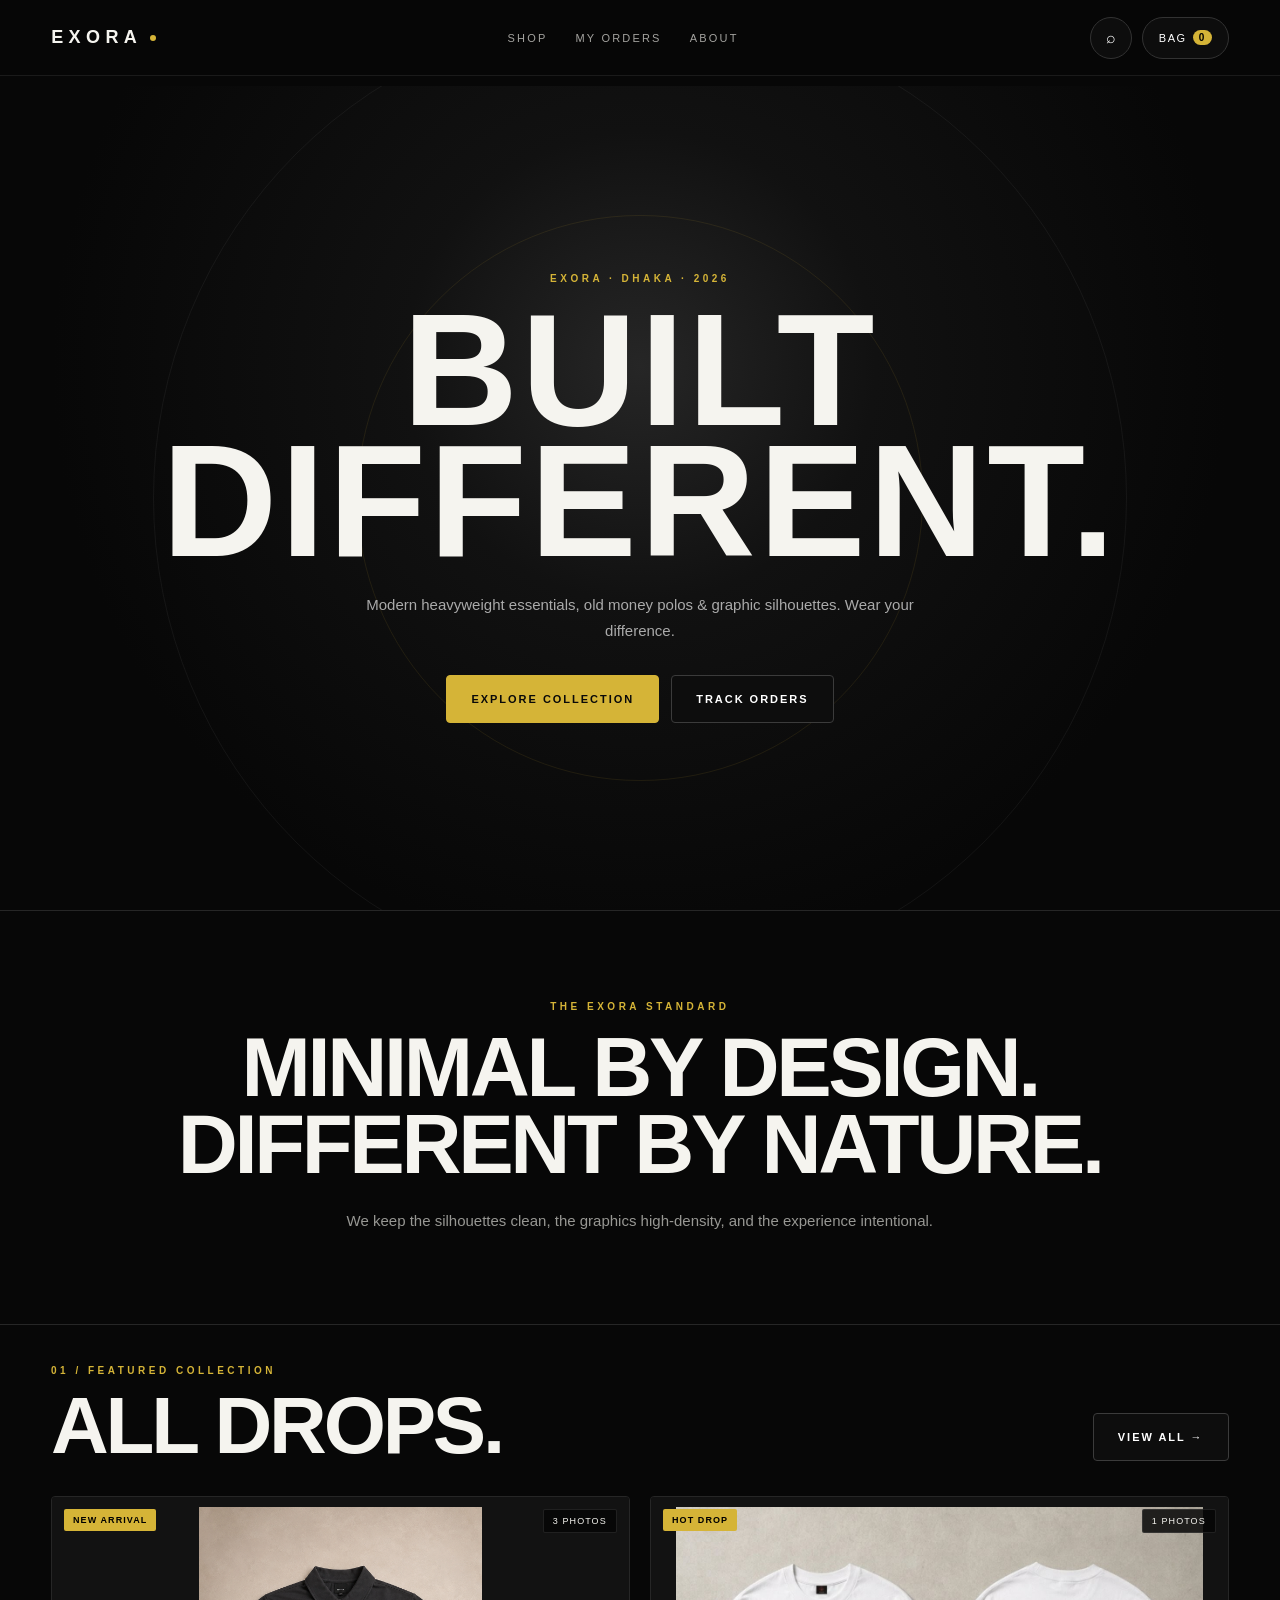
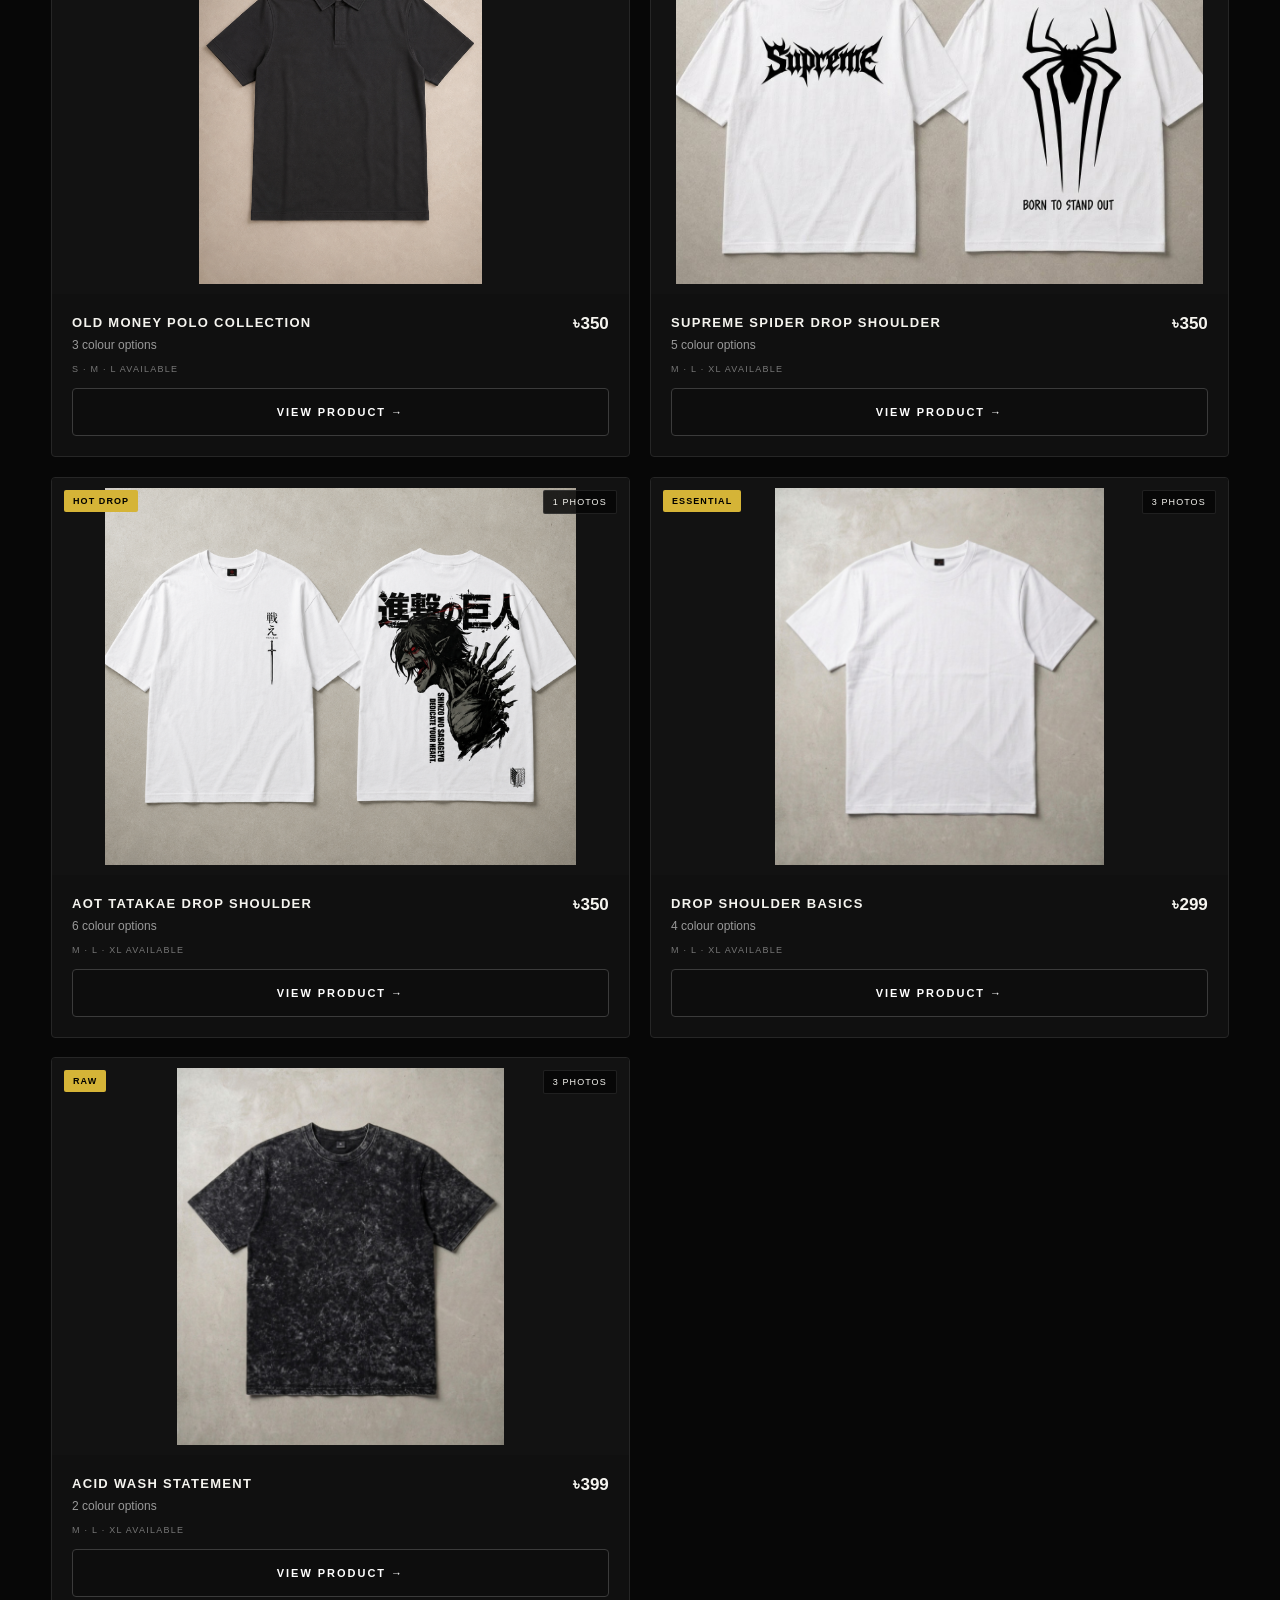
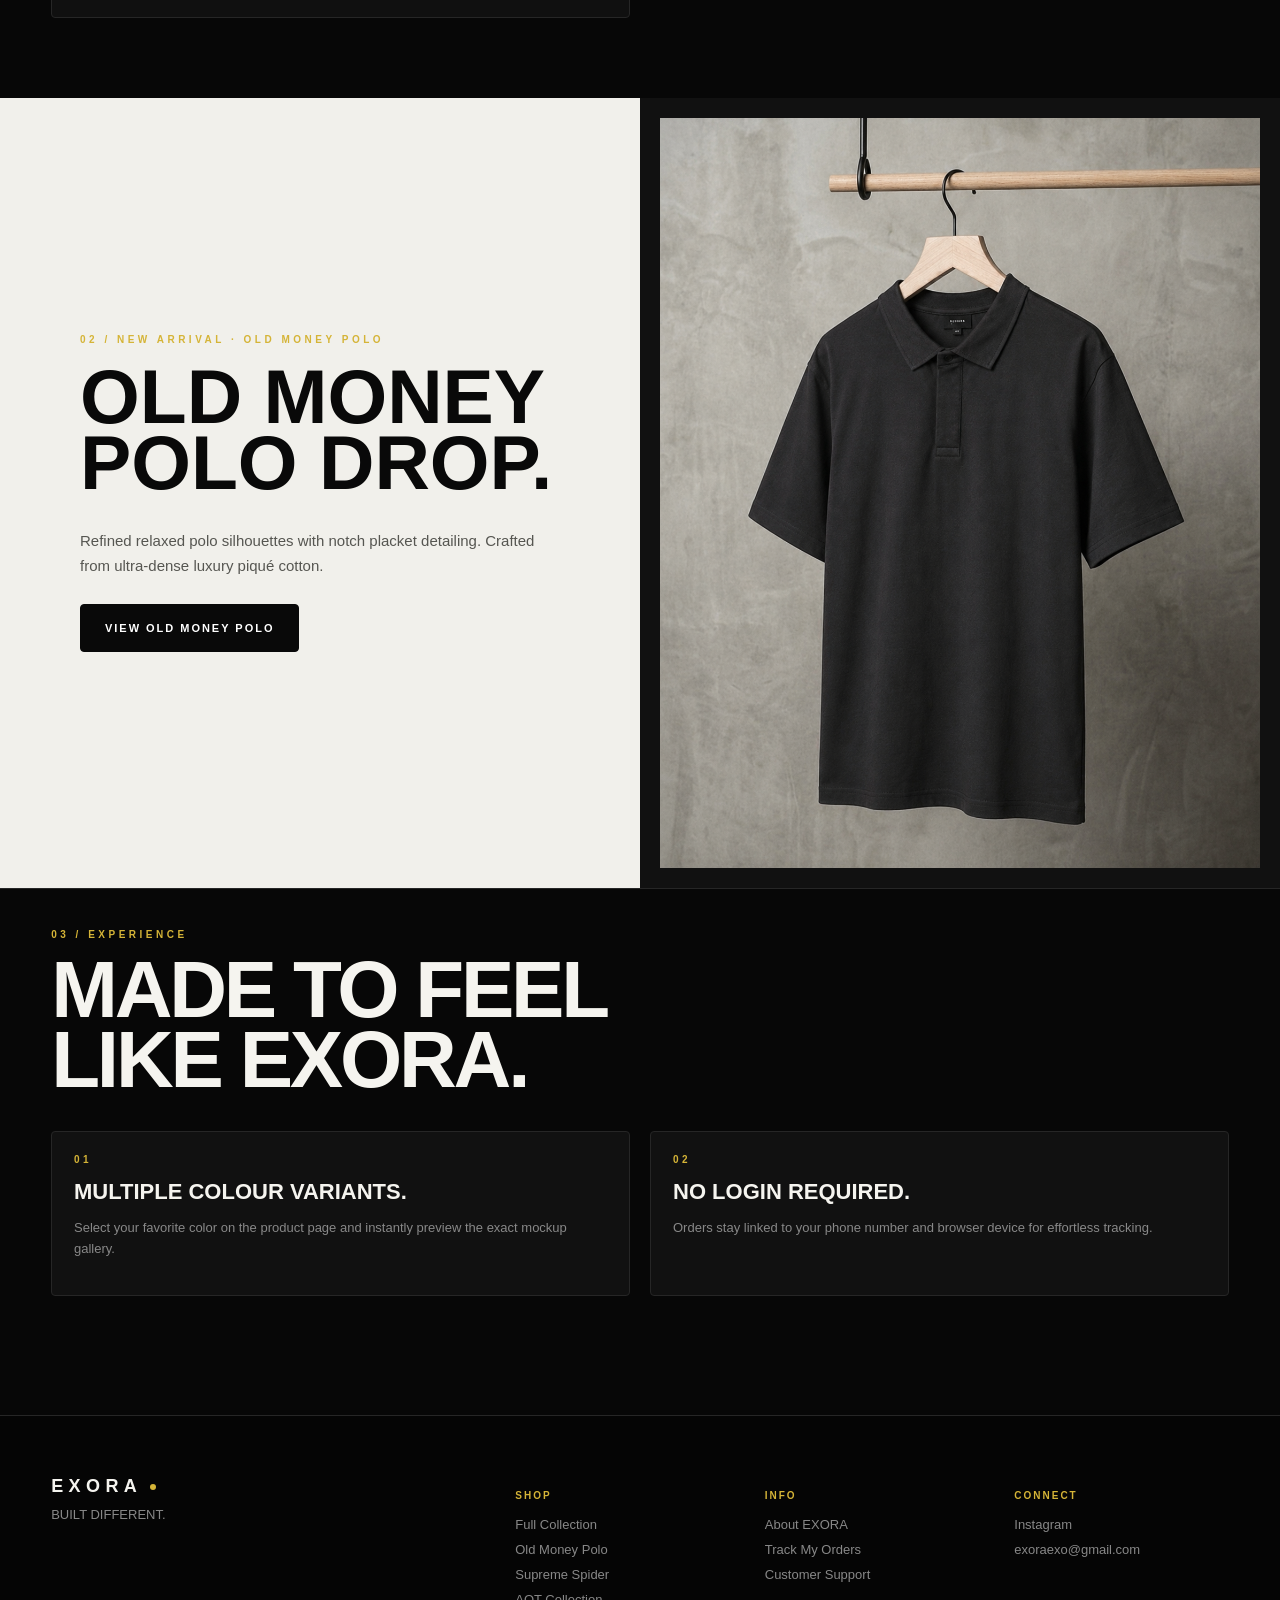
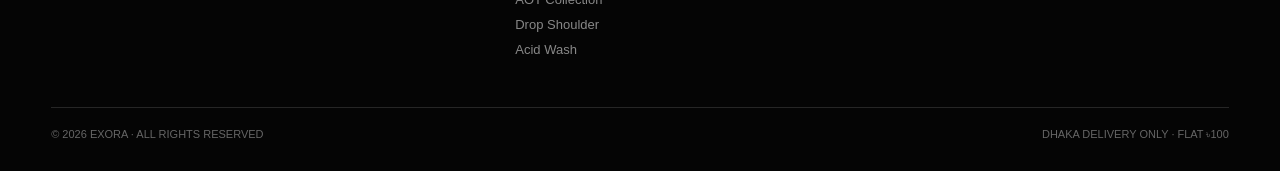
==== commit ea472a03: "Create index.html" ====
--- a/index.html
+++ b/index.html
@@ -28,7 +28,7 @@
       font-family: -apple-system, BlinkMacSystemFont, "Segoe UI", Roboto, Helvetica, Arial, sans-serif;
       overflow-x: hidden;
     }
-    .page { min-height: 100vh; }
+    .page { min-height: 100vh; padding-top: 10px; }
     a { color: inherit; text-decoration: none; }
     button, input, select, textarea { font: inherit; }
     button { cursor: pointer; border: none; background: none; }
@@ -159,7 +159,7 @@
 
     /* Layout & Titles */
     .back-bar { margin-bottom: 25px; display: flex; align-items: center; justify-content: space-between; gap: 10px; flex-wrap: wrap; }
-    .section { padding: 60px 0 80px; overflow: hidden; }
+    .section { padding: 40px 0 80px; overflow: hidden; }
     .section-head { display: flex; justify-content: space-between; align-items: flex-end; gap: 25px; margin-bottom: 35px; flex-wrap: wrap; }
     .section-head h2, .page-title { font-size: clamp(36px, 6.5vw, 80px); line-height: .88; margin: 15px 0 0; letter-spacing: -.04em; font-weight: 900; }
     .muted { color: var(--muted); }
@@ -296,7 +296,7 @@
     .notice { background: #0c0c0c; border: 1px solid #282828; padding: 14px; color: #999; font-size: 12px; line-height: 1.6; border-radius: var(--radius); }
 
     /* Orders Grid */
-    .orders-grid { display: grid; grid-template-columns: 1fr 1fr; gap: 20px; }
+    .orders-grid { display: grid; grid-template-columns: 1fr; gap: 20px; max-width: 800px; }
     .order-card { background: #111; border: 1px solid var(--line); padding: 22px; transition: .35s; border-radius: var(--radius); }
     .order-card:hover { transform: translateY(-4px); border-color: #3e3e3e; }
     .status { display: inline-flex; padding: 6px 12px; font-size: 9px; letter-spacing: .15em; text-transform: uppercase; border: 1px solid #444; font-weight: 900; border-radius: 2px; }
@@ -370,6 +370,7 @@
     @media (max-width: 640px) {
       .header { height: 66px; }
       .nav { top: 66px; }
+      .section { padding-top: 25px; }
       .back-bar { gap: 8px; }
       .back-bar .btn { font-size: 10px; padding: 0 12px; min-height: 40px; letter-spacing: .1em; }
       .products { grid-template-columns: 1fr 1fr; gap: 12px; }
@@ -382,7 +383,7 @@
       .cart-row { grid-template-columns: 70px 1fr; gap: 12px; }
       .cart-row img { width: 70px; height: 60px; }
       .detail-actions { grid-template-columns: 1fr; }
-      .page-title { font-size: 40px; }
+      .page-title { font-size: 38px; margin-top: 5px; }
       .footgrid { grid-template-columns: 1fr; }
       .hero h1 { font-size: 52px; }
     }
@@ -1226,30 +1227,36 @@
       lookupOrders();
     }
 
+    /* RENDERS ONLY THE CURRENT (MOST RECENT) ORDER */
     function renderOrdersList(items) {
       const grid = document.getElementById('ordersGrid');
       if (!grid) return;
       if (!items || !items.length) {
-        grid.innerHTML = '<div class="empty" style="grid-column:1/-1">NO ORDERS FOUND.</div>';
+        grid.innerHTML = '<div class="empty" style="grid-column:1/-1">NO CURRENT ORDER FOUND.</div>';
         return;
       }
 
-      grid.innerHTML = items.map((o, idx) => {
-        const status = String(o.status || 'Pending');
-        const stLower = status.toLowerCase();
-        const stClass = (stLower === 'confirmed' || stLower === 'processing' || stLower === 'shipped' || stLower === 'delivered') ? 'confirmed' : (stLower === 'cancelled' ? 'cancelled' : 'pending');
-        const animDir = (idx % 2 === 0) ? 'animate-from-left' : 'animate-from-right';
-        return `
-          <article class="order-card animate-on-scroll ${animDir}">
+      // Sort by date descending to get the most recent order
+      const sorted = [...items].sort((a, b) => new Date(b.date || 0) - new Date(a.date || 0));
+      const currentOrder = sorted[0]; // Take only the current (latest) order
+
+      const status = String(currentOrder.status || 'Pending');
+      const stLower = status.toLowerCase();
+      const stClass = (stLower === 'confirmed' || stLower === 'processing' || stLower === 'shipped' || stLower === 'delivered') ? 'confirmed' : (stLower === 'cancelled' ? 'cancelled' : 'pending');
+      
+      grid.innerHTML = `
+        <article class="order-card animate-on-scroll animate-from-left">
+          <div style="display:flex;justify-content:space-between;align-items:center">
             <span class="status ${stClass}">${status}</span>
-            <h3>${o.order_id}</h3>
-            <p>${Array.isArray(o.items) ? o.items.join('<br>') : (o.items || 'Items detail inside.')}<br><br>Total: <b>${money(o.total)}</b><br>Placed: ${fmtDate(o.date)}</p>
-            <div class="order-actions">
-              <button class="btn gold" onclick="navigate('order-detail', '${o.order_id}')">View order details →</button>
-            </div>
-          </article>
-        `;
-      }).join('');
+            <span style="font-size:10px;color:var(--gold);font-weight:700;letter-spacing:.1em">CURRENT ORDER</span>
+          </div>
+          <h3>${currentOrder.order_id}</h3>
+          <p>${Array.isArray(currentOrder.items) ? currentOrder.items.join('<br>') : (currentOrder.items || 'Items detail inside.')}<br><br>Total: <b>${money(currentOrder.total)}</b><br>Placed: ${fmtDate(currentOrder.date)}</p>
+          <div class="order-actions">
+            <button class="btn gold" onclick="navigate('order-detail', '${currentOrder.order_id}')">View order details →</button>
+          </div>
+        </article>
+      `;
       setTimeout(initScrollAnimations, 50);
     }
 
@@ -1271,10 +1278,9 @@
         return op === cPhone || op === (cPhone.startsWith('0') ? cPhone.slice(1) : cPhone);
       });
 
-      // Render local results right away
       renderOrdersList(localMatches.length ? localMatches : allLocal);
 
-      // 2. PARALLEL REMOTE FETCH WITH FAST 2.5s TIMEOUT
+      // 2. PARALLEL REMOTE FETCH
       const btn = document.getElementById('lookupBtn');
       if (btn) btn.textContent = 'Searching...';
 
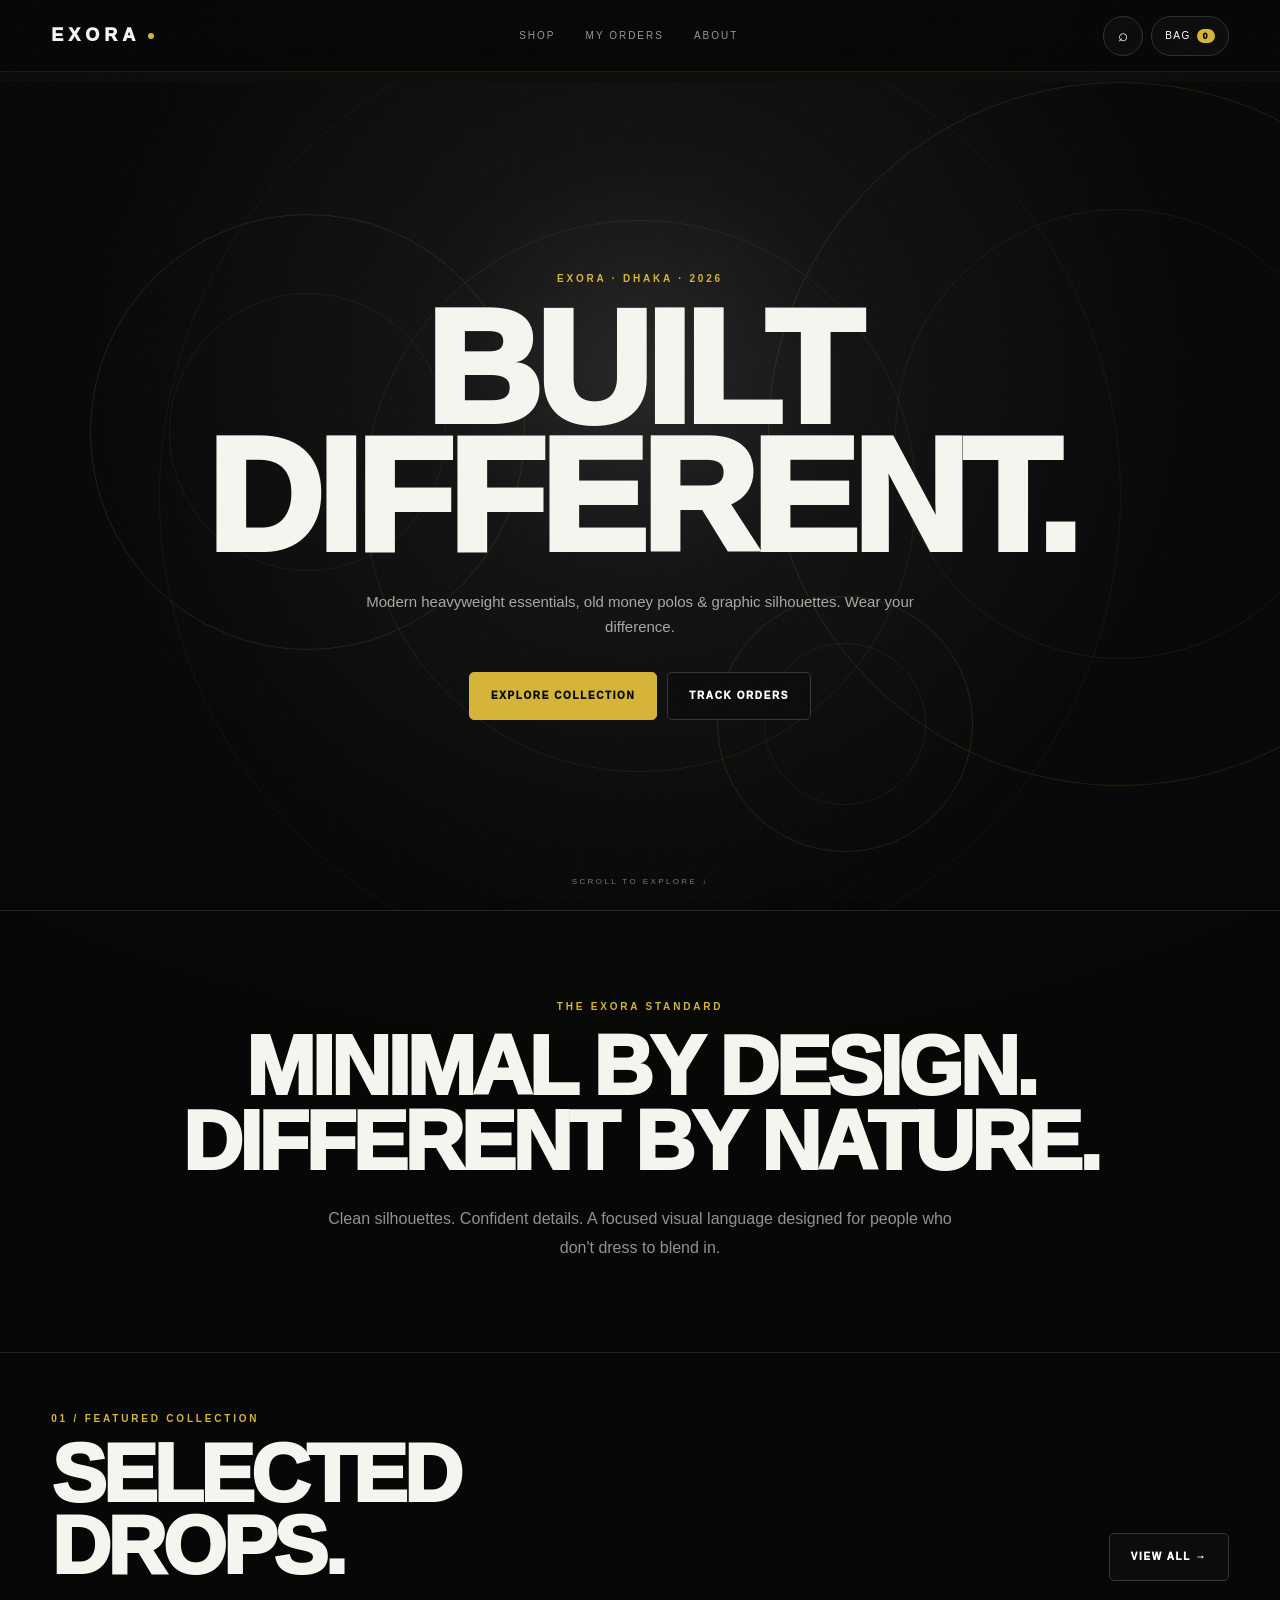
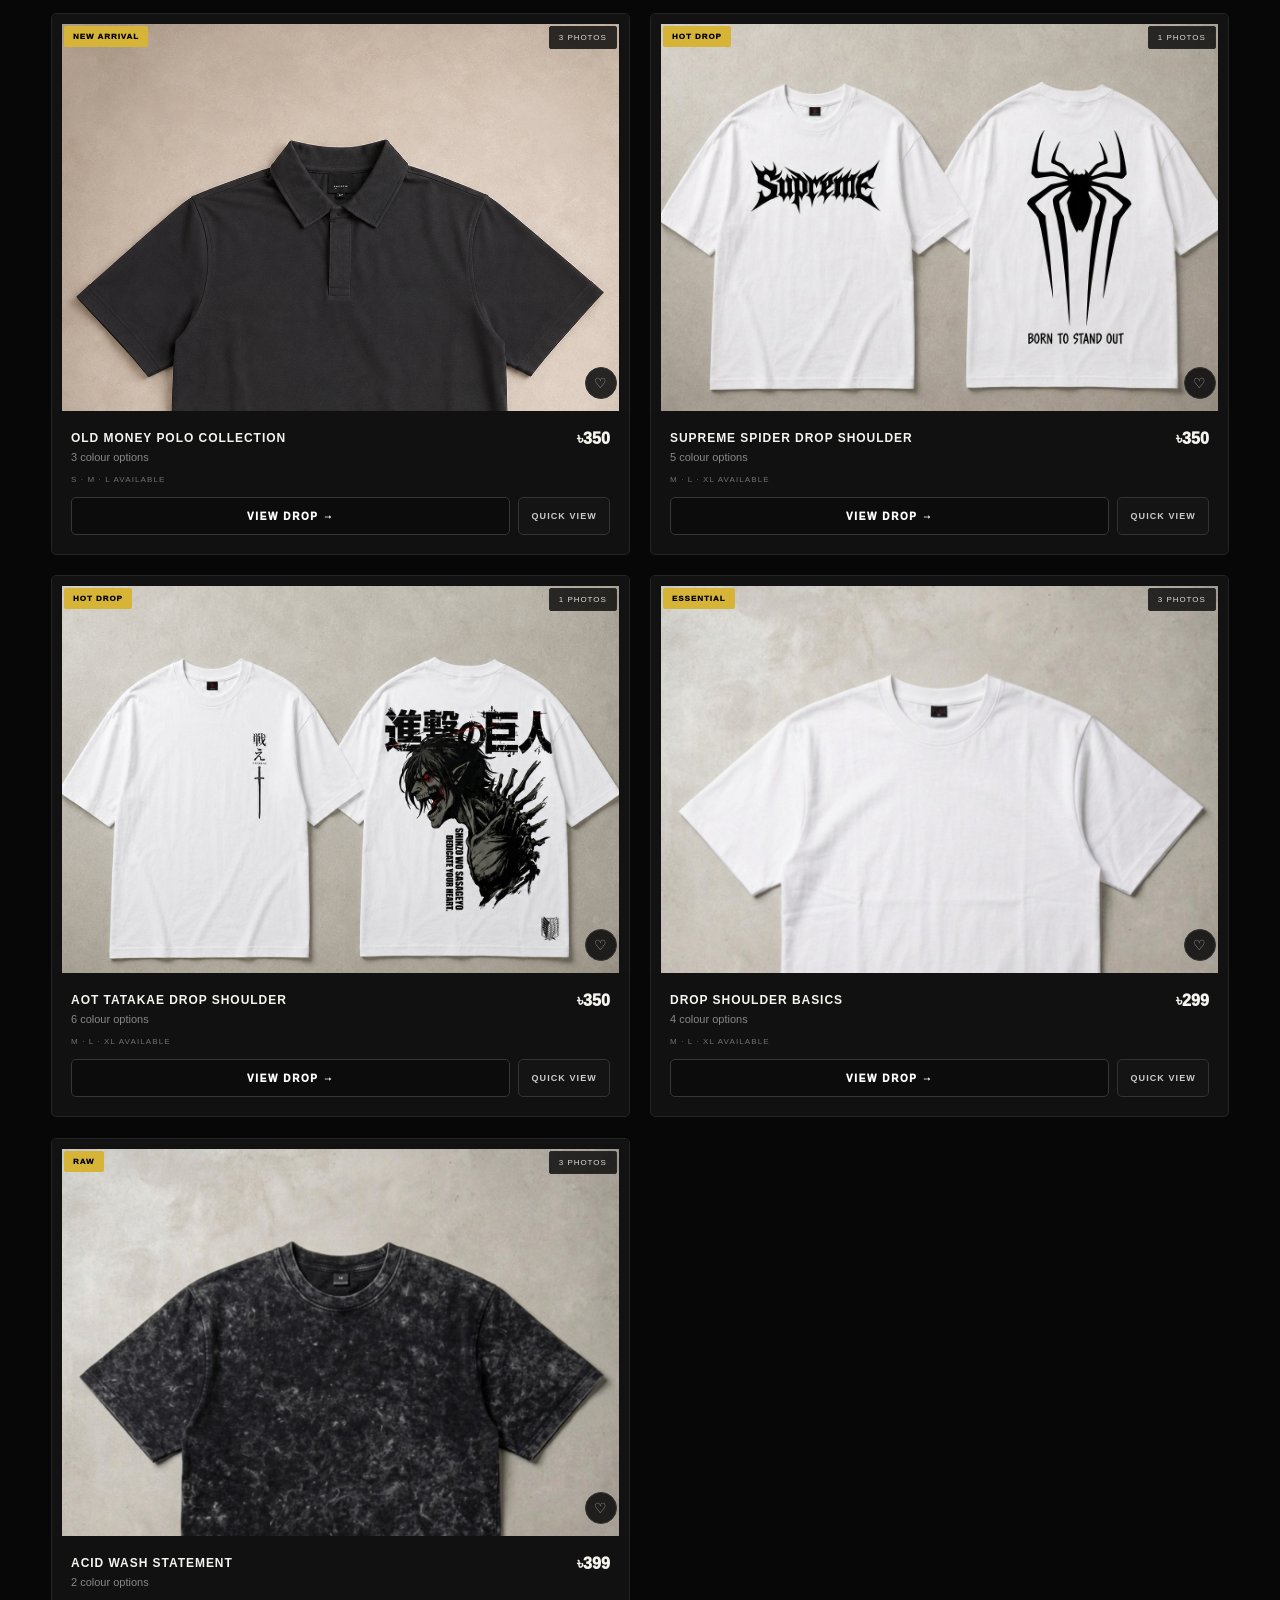
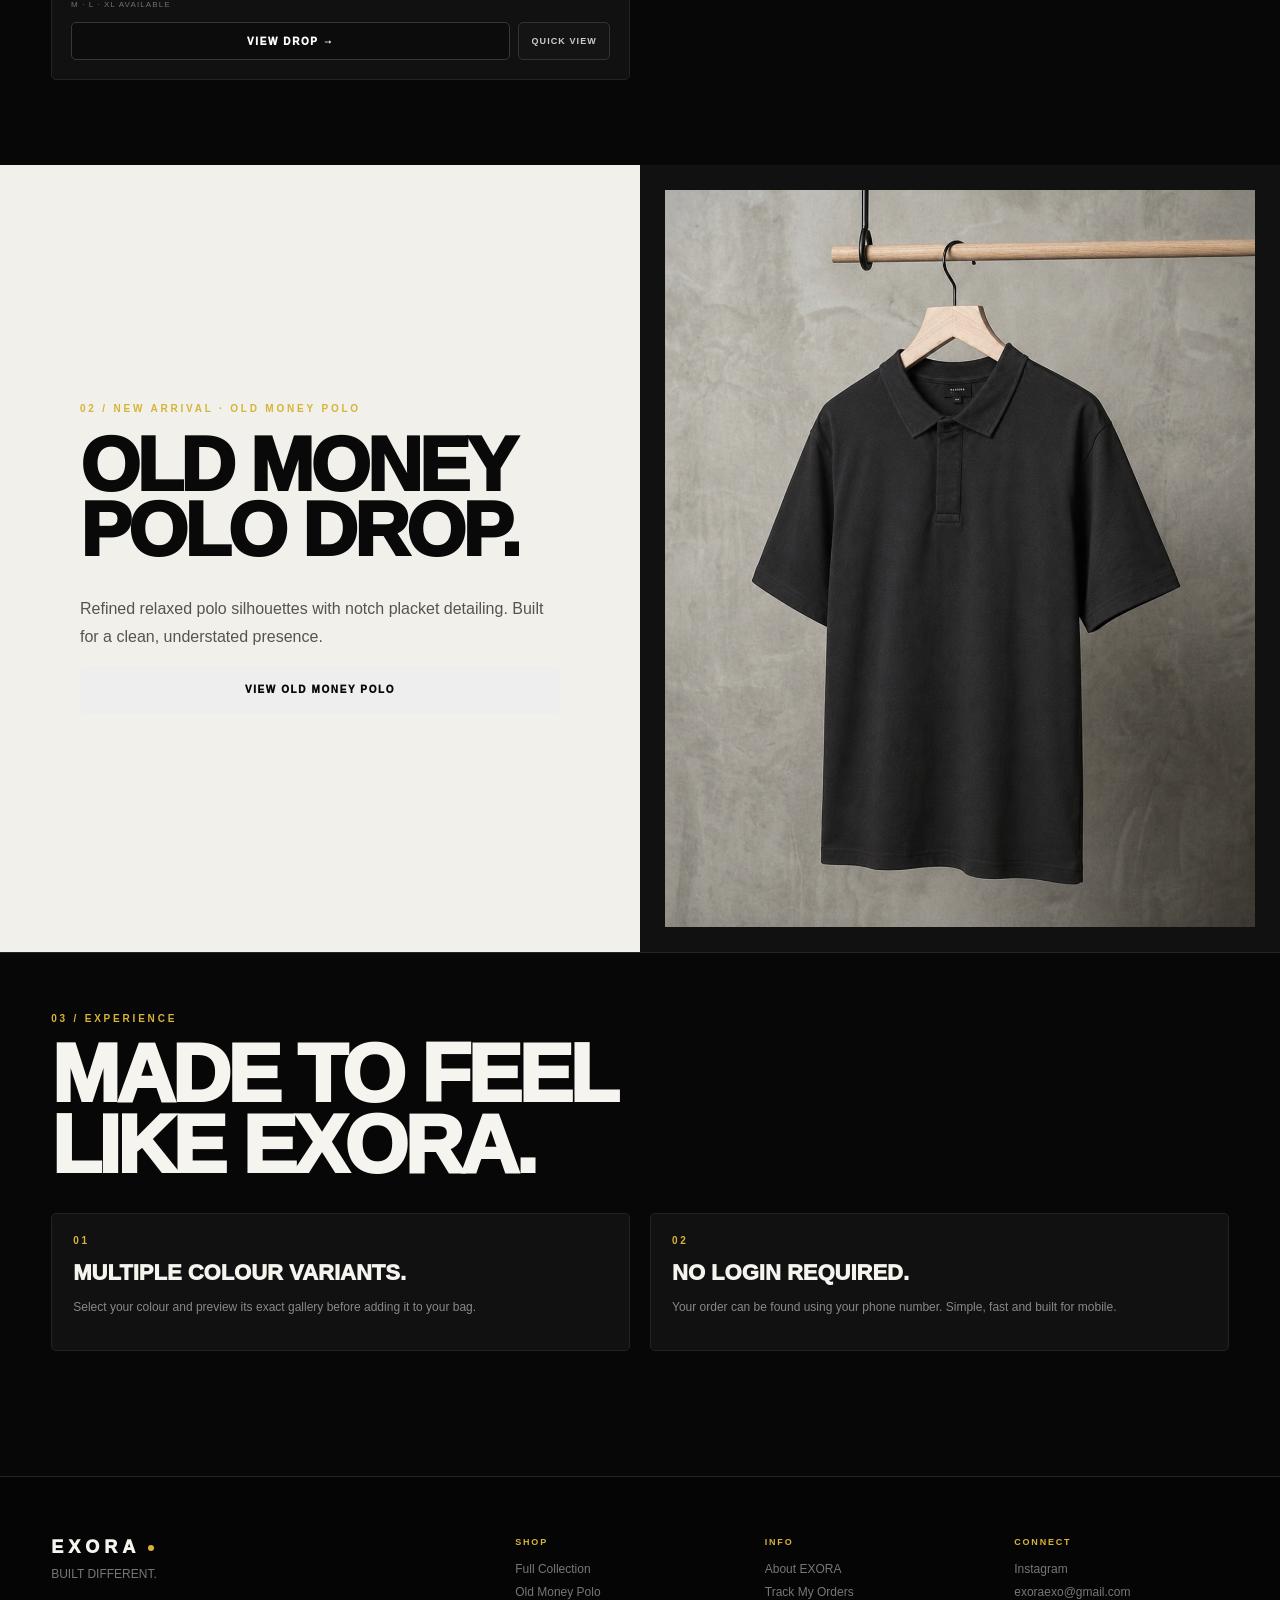
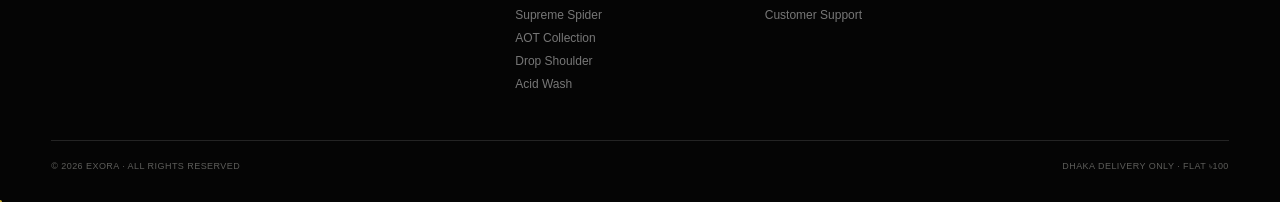
==== commit 0f914ebe: "Add files via upload" ====
--- a/index.html
+++ b/index.html
@@ -1,1469 +1,923 @@
 <!doctype html>
 <html lang="en">
 <head>
-  <meta charset="utf-8">
-  <meta name="viewport" content="width=device-width, initial-scale=1.0, maximum-scale=1.0, user-scalable=no">
-  <title>EXORA — Built Different.</title>
-  <meta name="description" content="EXORA — modern essentials, graphic heavyweights & old money polos. Dhaka delivery. COD and bKash available.">
-  <style>
-    :root {
-      --bg: #070707;
-      --card: #101010;
-      --card2: #161616;
-      --text: #f5f4ef;
-      --muted: #979793;
-      --line: #262626;
-      --gold: #d5b437;
-      --gold2: #f0d45b;
-      --danger: #e65252;
-      --shadow: 0 24px 70px rgba(0,0,0,.5);
-      --radius: 4px;
-    }
-    * { box-sizing: border-box; -webkit-tap-highlight-color: transparent; }
-    html { scroll-behavior: smooth; }
-    body {
-      margin: 0;
-      background: var(--bg);
-      color: var(--text);
-      font-family: -apple-system, BlinkMacSystemFont, "Segoe UI", Roboto, Helvetica, Arial, sans-serif;
-      overflow-x: hidden;
-    }
-    .page { min-height: 100vh; padding-top: 10px; }
-    a { color: inherit; text-decoration: none; }
-    button, input, select, textarea { font: inherit; }
-    button { cursor: pointer; border: none; background: none; }
-    .shell { width: min(1240px, 92vw); margin: auto; }
-
-    /* Animations */
-    .animate-on-scroll {
-      opacity: 0;
-      will-change: transform, opacity;
-      transition: opacity 0.8s cubic-bezier(0.16, 1, 0.3, 1), transform 0.8s cubic-bezier(0.16, 1, 0.3, 1);
-    }
-    .animate-from-left { transform: translateX(-70px); }
-    .animate-from-right { transform: translateX(70px); }
-    .animate-on-scroll.animated { opacity: 1; transform: translateX(0); }
-
-    .view { animation: fadeInView 0.4s ease-out forwards; }
-    @keyframes fadeInView {
-      from { opacity: 0; transform: translateY(10px); }
-      to { opacity: 1; transform: translateY(0); }
-    }
-
-    /* Header */
-    .header {
-      position: sticky;
-      top: 0;
-      z-index: 50;
-      height: 76px;
-      background: rgba(7,7,7,.88);
-      border-bottom: 1px solid rgba(255,255,255,.08);
-      backdrop-filter: blur(20px);
-      -webkit-backdrop-filter: blur(20px);
-      transition: background .3s;
-    }
-    .header-in {
-      height: 100%;
-      display: flex;
-      align-items: center;
-      justify-content: space-between;
-      gap: 24px;
-    }
-    .brand { font-weight: 900; letter-spacing: .3em; font-size: 18px; cursor: pointer; display: flex; align-items: center; gap: 8px; }
-    .brand-dot { width: 6px; height: 6px; background: var(--gold); border-radius: 50%; display: inline-block; }
-    .nav { display: flex; gap: 28px; font-size: 11px; letter-spacing: .2em; color: #d8d7d2; text-transform: uppercase; }
-    .nav a { opacity: .75; transition: .25s; cursor: pointer; padding: 8px 0; position: relative; }
-    .nav a:hover, .nav a.active { opacity: 1; color: var(--gold); }
-    .nav a.active::after {
-      content: ""; position: absolute; bottom: 0; left: 0; width: 100%; height: 2px; background: var(--gold);
-    }
-    .header-actions { display: flex; gap: 10px; align-items: center; }
-    .icon-btn, .bag-btn {
-      border: 1px solid #323232;
-      background: #0d0d0d;
-      color: white;
-      border-radius: 999px;
-      min-height: 42px;
-      padding: 0 16px;
-      display: inline-flex;
-      align-items: center;
-      justify-content: center;
-      transition: all .2s;
-    }
-    .icon-btn:hover, .bag-btn:hover { border-color: var(--gold); color: var(--gold); }
-    .icon-btn { width: 42px; padding: 0; font-size: 16px; }
-    .bag-btn { font-size: 11px; letter-spacing: .14em; cursor: pointer; gap: 6px; }
-    .bag-count-badge { background: var(--gold); color: #000; font-weight: 900; padding: 2px 6px; border-radius: 10px; font-size: 10px; }
-    .mobile-menu { display: none; }
-
-    /* Hero */
-    .hero {
-      min-height: calc(100vh - 76px);
-      display: grid;
-      place-items: center;
-      text-align: center;
-      position: relative;
-      overflow: hidden;
-      background: radial-gradient(circle at 50% 34%, #262626 0, #111111 28%, #070707 70%);
-    }
-    .hero:before, .hero:after {
-      content: "";
-      position: absolute;
-      border: 1px solid rgba(255,255,255,.05);
-      border-radius: 50%;
-      width: 76vw;
-      height: 76vw;
-      pointer-events: none;
-    }
-    .hero:after { width: 44vw; height: 44vw; border-color: rgba(213,180,55,.1); }
-    .hero-inner { position: relative; z-index: 1; padding: 60px 0; }
-    .eyebrow { font-size: 10px; letter-spacing: .35em; color: var(--gold); text-transform: uppercase; font-weight: 700; }
-    .hero h1 {
-      font-size: clamp(55px, 12.5vw, 160px);
-      line-height: .82;
-      letter-spacing: .02em;
-      margin: 20px 0 26px;
-      font-weight: 900;
-      text-transform: uppercase;
-    }
-    .hero p { max-width: 580px; color: #aaa; line-height: 1.7; margin: 0 auto 32px; font-size: 15px; }
-    .hero-actions { display: flex; gap: 12px; justify-content: center; flex-wrap: wrap; }
-
-    /* Buttons */
-    .btn {
-      display: inline-flex;
-      align-items: center;
-      justify-content: center;
-      min-height: 48px;
-      padding: 0 24px;
-      background: #efeee9;
-      color: #090909;
-      border: 1px solid #eee;
-      font-size: 11px;
-      font-weight: 900;
-      letter-spacing: .18em;
-      text-transform: uppercase;
-      transition: transform .25s cubic-bezier(.2,.8,.2,1), box-shadow .25s, background .25s;
-      cursor: pointer;
-      border-radius: var(--radius);
-      white-space: nowrap;
-    }
-    .btn:hover { transform: translateY(-2px); box-shadow: 0 10px 25px rgba(255,255,255,.1); }
-    .btn.dark { background: #0d0d0d; color: #fff; border-color: #3b3b3b; }
-    .btn.dark:hover { border-color: var(--gold); color: var(--gold); }
-    .btn.gold { background: var(--gold); color: #090909; border-color: var(--gold); }
-    .btn.gold:hover { background: var(--gold2); border-color: var(--gold2); }
-    .btn.danger { background: rgba(230,82,82,.15); color: var(--danger); border-color: var(--danger); }
-    .btn.danger:hover { background: var(--danger); color: #fff; }
-    .btn.full { width: 100%; }
-
-    /* Layout & Titles */
-    .back-bar { margin-bottom: 25px; display: flex; align-items: center; justify-content: space-between; gap: 10px; flex-wrap: wrap; }
-    .section { padding: 40px 0 80px; overflow: hidden; }
-    .section-head { display: flex; justify-content: space-between; align-items: flex-end; gap: 25px; margin-bottom: 35px; flex-wrap: wrap; }
-    .section-head h2, .page-title { font-size: clamp(36px, 6.5vw, 80px); line-height: .88; margin: 15px 0 0; letter-spacing: -.04em; font-weight: 900; }
-    .muted { color: var(--muted); }
-
-    /* Products Grid */
-    .products { display: grid; grid-template-columns: repeat(2, 1fr); gap: 20px; }
-    .product-card {
-      background: var(--card);
-      border: 1px solid var(--line);
-      overflow: hidden;
-      transition: transform .35s cubic-bezier(.2,.8,.2,1), border-color .3s, box-shadow .35s;
-      border-radius: var(--radius);
-      display: flex;
-      flex-direction: column;
-    }
-    .product-card:hover { transform: translateY(-6px); border-color: #3e3e3e; box-shadow: var(--shadow); }
-    .product-image { 
-      aspect-ratio: 16/11; 
-      position: relative; 
-      overflow: hidden; 
-      background: #121212; 
-      display: flex; 
-      align-items: center; 
-      justify-content: center;
-      padding: 10px;
-    }
-    .product-image img { 
-      width: 100%; 
-      height: 100%; 
-      object-fit: contain; 
-      display: block; 
-      transition: transform .6s cubic-bezier(.2,.8,.2,1); 
-    }
-    .product-card:hover .product-image img { transform: scale(1.05); }
-    .photo-count { position: absolute; right: 12px; top: 12px; padding: 6px 9px; background: rgba(7,7,7,.85); border: 1px solid rgba(255,255,255,.1); font-size: 9px; letter-spacing: .12em; z-index: 2; border-radius: 2px; }
-    .badge-tag { position: absolute; left: 12px; top: 12px; padding: 6px 9px; background: var(--gold); color: #000; font-weight: 900; font-size: 9px; letter-spacing: .12em; text-transform: uppercase; z-index: 2; border-radius: 2px; }
-    .product-info { padding: 20px; flex-grow: 1; display: flex; flex-direction: column; justify-content: space-between; }
-    .product-top { display: flex; justify-content: space-between; gap: 15px; }
-    .product-name { font-size: 13px; letter-spacing: .1em; margin: 0 0 6px; text-transform: uppercase; font-weight: 800; line-height: 1.4; }
-    .product-color { color: #999; font-size: 12px; }
-    .price { font-weight: 900; font-size: 17px; color: var(--text); }
-    .product-meta { font-size: 9px; letter-spacing: .14em; color: #777; margin-top: 12px; text-transform: uppercase; }
-
-    /* Intro & Feature */
-    .intro { padding: 90px 0; text-align: center; border-top: 1px solid var(--line); border-bottom: 1px solid var(--line); overflow: hidden; }
-    .intro h2 { font-size: clamp(38px, 6.5vw, 84px); line-height: .92; margin: 18px auto 25px; max-width: 1050px; letter-spacing: -.04em; font-weight: 900; }
-    .intro p { max-width: 650px; margin: auto; color: var(--muted); line-height: 1.7; font-size: 15px; }
-
-    .feature { display: grid; grid-template-columns: 1fr 1fr; border-bottom: 1px solid var(--line); overflow: hidden; }
-    .feature-copy { padding: 80px; background: #f1f0eb; color: #090909; display: flex; justify-content: center; flex-direction: column; }
-    .feature-copy h2 { font-size: clamp(42px, 6vw, 86px); line-height: .86; margin: 18px 0; font-weight: 900; }
-    .feature-copy p { max-width: 480px; color: #565651; line-height: 1.7; margin-bottom: 25px; font-size: 15px; }
-    .feature-copy .btn { align-self: flex-start; background: #090909; color: #fff; border-color: #090909; }
-    .feature-copy .btn:hover { background: var(--gold); color: #000; border-color: var(--gold); }
-    .feature-img { min-height: 480px; overflow: hidden; background: #111; display: flex; align-items: center; justify-content: center; padding: 20px; }
-    .feature-img img { width: 100%; height: 100%; object-fit: contain; display: block; }
-
-    /* Detail View */
-    .variant-layout { display: grid; grid-template-columns: 1.1fr .9fr; gap: 45px; }
-    .gallery { position: sticky; top: 100px; align-self: start; }
-    .gallery-main { 
-      aspect-ratio: 16/11; 
-      overflow: hidden; 
-      background: #111; 
-      border: 1px solid var(--line); 
-      display: flex;
-      align-items: center;
-      justify-content: center;
-      padding: 12px;
-      cursor: zoom-in;
-      position: relative;
-      border-radius: var(--radius);
-    }
-    .gallery-main img { width: 100%; height: 100%; object-fit: contain; display: block; }
-    .zoom-hint { position: absolute; bottom: 10px; right: 10px; background: rgba(0,0,0,.7); padding: 4px 8px; font-size: 9px; letter-spacing: .12em; color: #ccc; pointer-events: none; }
-    .thumbs { display: flex; gap: 10px; margin-top: 12px; overflow-x: auto; padding-bottom: 6px; }
-    .thumbs button { 
-      padding: 0; 
-      border: 1px solid #303030; 
-      background: #101010; 
-      min-width: 100px; 
-      width: 100px; 
-      height: 75px; 
-      position: relative; 
-      overflow: hidden; 
-      flex-shrink: 0;
-      border-radius: 2px;
-      transition: border-color .2s;
-    }
-    .thumbs button.active { border-color: var(--gold); box-shadow: inset 0 0 0 1px var(--gold); }
-    .thumbs img { width: 100%; height: 100%; object-fit: contain; display: block; }
-    .thumbs button span { position: absolute; left: 4px; bottom: 4px; padding: 3px 5px; background: rgba(7,7,7,.85); border: 1px solid rgba(255,255,255,.08); font-size: 8px; letter-spacing: .1em; color: #fff; }
-    .gallery-note { margin-top: 10px; font-size: 11px; color: #777; letter-spacing: .08em; text-transform: uppercase; }
-    
-    .product-detail h1 { font-size: clamp(34px, 5vw, 68px); line-height: .9; margin: 10px 0 15px; font-weight: 900; }
-    .detail-price { font-size: 26px; font-weight: 900; color: var(--gold); margin: 16px 0; }
-    .detail-copy { padding: 20px 0; border-top: 1px solid var(--line); border-bottom: 1px solid var(--line); margin: 22px 0; line-height: 1.7; color: #c4c4bf; font-size: 14px; }
-    .specs { display: grid; gap: 10px; background: #111; border: 1px solid var(--line); padding: 18px; border-radius: var(--radius); }
-    .spec { display: flex; justify-content: space-between; gap: 20px; color: #aaa; font-size: 13px; }
-    .spec b { color: #eee; }
-    
-    .selector { margin: 22px 0; }
-    .selector-title { font-size: 10px; letter-spacing: .16em; margin-bottom: 12px; font-weight: 700; color: var(--gold); text-transform: uppercase; }
-    .swatches, .sizes { display: flex; gap: 10px; flex-wrap: wrap; }
-    .swatch, .size-btn { border: 1px solid #333; background: #121212; color: #ddd; min-height: 46px; padding: 0 16px; border-radius: var(--radius); transition: all .2s; font-size: 12px; font-weight: 700; }
-    .swatch.active, .size-btn.active { border-color: var(--gold); background: #1a1810; color: #fff; box-shadow: 0 0 12px rgba(213,180,55,.15); }
-    .swatch { display: flex; align-items: center; gap: 9px; }
-    .dot { width: 14px; height: 14px; border-radius: 50%; border: 1px solid #666; display: inline-block; }
-    .detail-actions { display: grid; grid-template-columns: 1fr 1fr; gap: 12px; }
-    .stock-note { font-size: 11px; color: #888; margin-top: 12px; display: flex; align-items: center; gap: 6px; }
-    .stock-dot { width: 6px; height: 6px; background: #477555; border-radius: 50%; }
-
-    /* Cart & Checkout */
-    .cart-layout { display: grid; grid-template-columns: 1.4fr .6fr; gap: 24px; }
-    .cart-row { display: grid; grid-template-columns: 100px 1fr auto; gap: 18px; align-items: center; background: #101010; border: 1px solid var(--line); padding: 14px; margin-bottom: 12px; border-radius: var(--radius); }
-    .cart-row img { width: 100px; height: 80px; object-fit: contain; background: #151515; border-radius: 2px; }
-    .cart-actions { display: flex; gap: 10px; align-items: center; margin-top: 12px; }
-    .qty { display: flex; border: 1px solid #333; border-radius: 2px; overflow: hidden; }
-    .qty button { width: 34px; height: 36px; background: #0b0b0b; color: #fff; font-size: 14px; font-weight: bold; }
-    .qty button:hover { background: #222; }
-    .qty span { width: 38px; display: grid; place-items: center; font-size: 13px; font-weight: 700; }
-    .summary { background: #111; border: 1px solid var(--line); padding: 24px; position: sticky; top: 100px; border-radius: var(--radius); }
-    .summary .line { display: flex; justify-content: space-between; margin: 12px 0; font-size: 14px; color: #ccc; }
-    .summary .total { font-size: 20px; border-top: 1px solid var(--line); padding-top: 16px; margin-top: 16px; color: #fff; font-weight: 900; }
-
-    /* Forms */
-    .form { background: #101010; border: 1px solid var(--line); padding: 25px; border-radius: var(--radius); }
-    .form-grid { display: grid; grid-template-columns: 1fr 1fr; gap: 15px; }
-    .field.full { grid-column: 1/-1; }
-    .field label { display: block; color: #999; font-size: 10px; letter-spacing: .15em; text-transform: uppercase; margin-bottom: 8px; font-weight: 700; }
-    .field input, .field select { width: 100%; padding: 14px; background: #080808; border: 1px solid #333; color: #fff; outline: none; border-radius: var(--radius); font-size: 14px; transition: border-color .2s; }
-    .field input:focus { border-color: var(--gold); }
-    .paybox { border: 1px solid #2a2a2a; padding: 16px; margin: 18px 0; border-radius: var(--radius); background: #0b0b0b; }
-    .notice { background: #0c0c0c; border: 1px solid #282828; padding: 14px; color: #999; font-size: 12px; line-height: 1.6; border-radius: var(--radius); }
-
-    /* Orders Grid */
-    .orders-grid { display: grid; grid-template-columns: 1fr; gap: 20px; max-width: 800px; }
-    .order-card { background: #111; border: 1px solid var(--line); padding: 22px; transition: .35s; border-radius: var(--radius); }
-    .order-card:hover { transform: translateY(-4px); border-color: #3e3e3e; }
-    .status { display: inline-flex; padding: 6px 12px; font-size: 9px; letter-spacing: .15em; text-transform: uppercase; border: 1px solid #444; font-weight: 900; border-radius: 2px; }
-    .status.pending { color: #e8ca70; border-color: #8e7534; background: rgba(142,117,52,.12); }
-    .status.confirmed, .status.processing, .status.shipped, .status.delivered { color: #93e1a6; border-color: #477555; background: rgba(71,117,85,.12); }
-    .status.cancelled { color: #ff9292; border-color: #7a4444; background: rgba(122,68,68,.12); }
-    .order-card h3 { margin: 14px 0 8px; font-size: 22px; font-weight: 900; }
-    .order-card p { color: #888; font-size: 13px; line-height: 1.6; }
-    .order-actions { display: flex; gap: 10px; flex-wrap: wrap; margin-top: 18px; }
-
-    /* About Grid */
-    .about-grid { display: grid; grid-template-columns: 1fr 1fr; gap: 50px; align-items: center; }
-    .markbox { min-height: 420px; display: grid; place-items: center; background: radial-gradient(circle,#292929,#090909 66%); border: 1px solid var(--line); border-radius: var(--radius); }
-    .markbox img { width: 45%; max-width: 270px; filter: grayscale(1) brightness(2); }
-
-    /* Footer */
-    .footer { border-top: 1px solid var(--line); padding: 60px 0 30px; background: #050505; margin-top: 40px; }
-    .footgrid { display: grid; grid-template-columns: 2fr 1fr 1fr 1fr; gap: 35px; }
-    .footer h4 { font-size: 10px; letter-spacing: .2em; margin-bottom: 16px; color: var(--gold); text-transform: uppercase; }
-    .footer a, .footer p { font-size: 13px; color: #888; margin: 10px 0; display: block; transition: color .2s; cursor: pointer; }
-    .footer a:hover { color: #fff; }
-    .copy { border-top: 1px solid var(--line); padding-top: 20px; margin-top: 40px; font-size: 11px; color: #666; display: flex; justify-content: space-between; flex-wrap: wrap; gap: 10px; }
-
-    /* Lightbox Modal */
-    .lightbox { position: fixed; inset: 0; background: rgba(0,0,0,.92); backdrop-filter: blur(10px); z-index: 200; display: none; place-items: center; padding: 20px; }
-    .lightbox.open { display: grid; }
-    .lightbox-img { max-width: 90vw; max-height: 85vh; object-fit: contain; }
-    .lightbox-close { position: absolute; top: 20px; right: 20px; font-size: 28px; color: #fff; cursor: pointer; background: rgba(255,255,255,.1); width: 44px; height: 44px; border-radius: 50%; display: grid; place-items: center; }
-
-    /* Toast Notification */
-    .toast { position: fixed; bottom: 25px; right: 25px; background: var(--gold); color: #000; font-weight: 800; font-size: 12px; letter-spacing: .1em; padding: 14px 20px; border-radius: var(--radius); box-shadow: 0 10px 30px rgba(0,0,0,.5); z-index: 150; transform: translateY(100px); opacity: 0; transition: all .3s cubic-bezier(.2,.8,.2,1); }
-    .toast.show { transform: translateY(0); opacity: 1; }
-
-    /* Search Modal */
-    .search-overlay { position: fixed; inset: 0; background: rgba(0,0,0,.9); backdrop-filter: blur(12px); z-index: 100; display: none; align-items: flex-start; padding: 100px 20px; }
-    .search-overlay.open { display: flex; }
-    .search-box { width: min(720px, 100%); margin: auto; background: #101010; border: 1px solid #333; padding: 30px; border-radius: var(--radius); }
-    .search-box input { width: 100%; padding: 16px; background: #080808; color: #fff; border: 1px solid #333; font-size: 18px; outline: none; border-radius: var(--radius); }
-    .search-box input:focus { border-color: var(--gold); }
-
-    /* Responsive adjustments */
-    @media (max-width: 1024px) {
-      .variant-layout { grid-template-columns: 1fr; gap: 30px; }
-      .gallery { position: static; }
-    }
-    @media (max-width: 900px) {
-      .nav {
-        display: none;
-        position: absolute;
-        top: 76px;
-        left: 0;
-        right: 0;
-        background: #0d0d0d;
-        border-bottom: 1px solid var(--line);
-        padding: 25px;
-        flex-direction: column;
-        gap: 18px;
-        box-shadow: var(--shadow);
-      }
-      .nav.open { display: flex; }
-      .mobile-menu { display: inline-flex; }
-      .feature, .about-grid { grid-template-columns: 1fr; }
-      .feature-img { min-height: 320px; }
-      .orders-grid { grid-template-columns: 1fr; }
-      .cart-layout { grid-template-columns: 1fr !important; }
-      .summary { position: static; }
-      .footgrid { grid-template-columns: 1fr 1fr; }
-      .footgrid > div:first-child { grid-column: 1/-1; }
-    }
-
-    @media (max-width: 640px) {
-      .header { height: 66px; }
-      .nav { top: 66px; }
-      .section { padding-top: 25px; }
-      .back-bar { gap: 8px; }
-      .back-bar .btn { font-size: 10px; padding: 0 12px; min-height: 40px; letter-spacing: .1em; }
-      .products { grid-template-columns: 1fr 1fr; gap: 12px; }
-      .product-info { padding: 14px; }
-      .product-name { font-size: 11px; }
-      .price { font-size: 14px; }
-      .feature-copy { padding: 40px 20px; }
-      .feature-img { min-height: 240px; }
-      .form-grid { grid-template-columns: 1fr; }
-      .cart-row { grid-template-columns: 70px 1fr; gap: 12px; }
-      .cart-row img { width: 70px; height: 60px; }
-      .detail-actions { grid-template-columns: 1fr; }
-      .page-title { font-size: 38px; margin-top: 5px; }
-      .footgrid { grid-template-columns: 1fr; }
-      .hero h1 { font-size: 52px; }
-    }
-  </style>
+<meta charset="utf-8">
+<meta name="viewport" content="width=device-width,initial-scale=1,viewport-fit=cover">
+<meta name="theme-color" content="#070707">
+<meta name="description" content="EXORA — modern essentials, graphic heavyweights & old money polos. Dhaka delivery. COD and bKash available.">
+<meta property="og:title" content="EXORA — Built Different.">
+<meta property="og:description" content="Modern essentials. Graphic silhouettes. Old money polos.">
+<title>EXORA — Built Different.</title>
+<style>
+:root{
+  --bg:#070707;--surface:#0d0d0d;--card:#111;--card2:#151515;
+  --text:#f5f4ef;--muted:#92928e;--line:#242424;
+  --gold:#d5b437;--gold2:#f0d45b;--danger:#e65252;
+  --green:#77b889;--radius:5px;--shadow:0 24px 70px rgba(0,0,0,.48);
+  --exora-ease:cubic-bezier(.16,1,.3,1);
+}
+*{box-sizing:border-box;-webkit-tap-highlight-color:transparent}
+html{scroll-behavior:smooth}
+body{margin:0;background:var(--bg);color:var(--text);font-family:-apple-system,BlinkMacSystemFont,"Segoe UI",Roboto,Arial,sans-serif;overflow-x:hidden}
+body.modal-open{overflow:hidden}
+button,input,select,textarea{font:inherit}
+button{cursor:pointer;border:0;background:none}
+a{color:inherit;text-decoration:none;cursor:pointer}
+.shell{width:min(1240px,92vw);margin:auto}
+.page{min-height:65vh;padding-top:10px}
+.muted{color:var(--muted)}
+.eyebrow{font-size:10px;letter-spacing:.28em;color:var(--gold);font-weight:800;text-transform:uppercase}
+.view{animation:viewIn .35s ease both}
+@keyframes viewIn{from{opacity:0;transform:translateY(7px)}to{opacity:1;transform:none}}
+@keyframes pulse{0%,100%{opacity:.55}50%{opacity:1}}
+.animate-on-scroll{opacity:0;transform:translateY(28px);transition:opacity .7s cubic-bezier(.16,1,.3,1),transform .7s cubic-bezier(.16,1,.3,1)}
+.animate-from-left{transform:translateX(-35px)}
+.animate-from-right{transform:translateX(35px)}
+.animate-on-scroll.animated{opacity:1;transform:none}
+
+/* SCROLL PROGRESS */
+#exoraProgress{position:fixed;top:0;left:0;height:2px;width:0;z-index:9999;background:var(--gold);box-shadow:0 0 12px rgba(213,180,55,.4);transition:width .1s linear}
+
+/* HEADER */
+.header{position:sticky;top:0;z-index:60;height:72px;background:rgba(7,7,7,.92);border-bottom:1px solid rgba(255,255,255,.08);backdrop-filter:blur(22px);-webkit-backdrop-filter:blur(22px)}
+.header-in{height:100%;display:flex;align-items:center;justify-content:space-between;gap:18px}
+.brand{font-weight:950;letter-spacing:.28em;font-size:18px;display:inline-flex;align-items:center;gap:8px;cursor:pointer}
+.brand-dot{width:6px;height:6px;background:var(--gold);border-radius:50%;display:inline-block}
+.brand-group{display:flex;align-items:center;gap:10px}
+.header-back{display:none;width:38px;height:38px;border:1px solid #303030;border-radius:50%;background:#0d0d0d;color:#fff;align-items:center;justify-content:center;font-size:15px;transition:all .2s;cursor:pointer}
+.header-back:hover,.header-back:active{border-color:var(--gold);color:var(--gold);background:rgba(213,180,55,.08)}
+.nav{display:flex;gap:30px;align-items:center}
+.nav a{font-size:10px;letter-spacing:.2em;color:#bbb;opacity:.8;padding:25px 0;position:relative;cursor:pointer}
+.nav a:hover,.nav a.active{color:var(--gold);opacity:1}
+.nav a.active:after{content:"";position:absolute;left:0;right:0;bottom:0;height:2px;background:var(--gold)}
+.header-actions{display:flex;gap:8px;align-items:center}
+.icon-btn,.bag-btn{height:40px;border:1px solid #303030;background:#0c0c0c;color:#fff;border-radius:999px;display:inline-flex;align-items:center;justify-content:center;transition:.2s;cursor:pointer}
+.icon-btn{width:40px;font-size:17px}
+.bag-btn{padding:0 13px;font-size:10px;letter-spacing:.15em;gap:6px}
+.icon-btn:hover,.bag-btn:hover{border-color:var(--gold);color:var(--gold)}
+.bag-count{background:var(--gold);color:#000;border-radius:10px;min-width:18px;padding:2px 5px;font-size:9px;font-weight:950}
+.mobile-menu{display:none}
+
+/* BUTTONS */
+.btn{min-height:48px;padding:0 21px;border:1px solid #eee;background:#eee;color:#080808;border-radius:var(--radius);font-size:10px;font-weight:950;letter-spacing:.16em;text-transform:uppercase;display:inline-flex;align-items:center;justify-content:center;transition:transform .22s,background .22s,border-color .22s,color .22s,box-shadow .22s;cursor:pointer}
+.btn:hover{transform:translateY(-2px)}
+.btn.dark{background:#0c0c0c;color:#fff;border-color:#373737}
+.btn.dark:hover{border-color:var(--gold);color:var(--gold)}
+.btn.gold{background:var(--gold);border-color:var(--gold);color:#080808}
+.btn.gold:hover{background:var(--gold2);border-color:var(--gold2);box-shadow:0 10px 30px rgba(213,180,55,.12)}
+.btn.danger{background:rgba(230,82,82,.12);border-color:#914848;color:#ff9b9b}
+.btn.danger:hover{background:var(--danger);color:#fff}
+.btn.full{width:100%}
+.btn:disabled{opacity:.45;cursor:not-allowed;transform:none}
+
+/* HERO */
+.hero{min-height:calc(100vh - 72px);min-height:calc(100svh - 72px);display:grid;place-items:center;text-align:center;position:relative;overflow:hidden;background:radial-gradient(circle at 50% 35%,#272727 0,#131313 25%,#070707 69%)}
+.hero:before{content:"";position:absolute;width:75vw;height:75vw;border:1px solid rgba(255,255,255,.045);border-radius:50%;pointer-events:none}
+.hero:after{content:"";position:absolute;width:43vw;height:43vw;border:1px solid rgba(213,180,55,.09);border-radius:50%;pointer-events:none}
+.hero-inner{position:relative;z-index:2;padding:70px 0}
+.hero h1{font-size:clamp(58px,12.5vw,160px);line-height:.8;letter-spacing:-.035em;margin:21px 0 28px;font-weight:950;text-transform:uppercase}
+.hero p{max-width:600px;margin:0 auto 32px;color:#a9a9a4;line-height:1.7;font-size:15px}
+.hero-actions{display:flex;justify-content:center;gap:10px;flex-wrap:wrap}
+.hero-scroll{position:absolute;bottom:24px;left:50%;transform:translateX(-50%);font-size:8px;letter-spacing:.3em;color:#777;text-transform:uppercase;animation:pulse 2.2s infinite}
+
+/* SECTIONS */
+.section{padding:60px 0 85px;overflow:hidden}
+.section-head{display:flex;align-items:flex-end;justify-content:space-between;gap:25px;margin-bottom:32px;flex-wrap:wrap}
+.section-head h2,.page-title{font-size:clamp(36px,6.4vw,82px);line-height:.87;letter-spacing:-.045em;margin:14px 0 0;font-weight:950;text-transform:uppercase}
+.page-title{margin-top:7px}
+.intro{padding:90px 0;border-top:1px solid var(--line);border-bottom:1px solid var(--line);text-align:center}
+.intro h2{font-size:clamp(38px,6.5vw,84px);line-height:.9;letter-spacing:-.045em;margin:18px auto 25px;font-weight:950}
+.intro p{max-width:650px;margin:auto;color:var(--muted);line-height:1.8}
+.feature{display:grid;grid-template-columns:1fr 1fr;border-bottom:1px solid var(--line)}
+.feature-copy{padding:80px;background:#f1f0eb;color:#090909;display:flex;flex-direction:column;justify-content:center}
+.feature-copy h2{font-size:clamp(42px,6vw,85px);line-height:.84;margin:18px 0;font-weight:950;letter-spacing:-.045em}
+.feature-copy p{max-width:500px;color:#55554f;line-height:1.7}
+.feature-img{min-height:480px;background:#111;display:grid;place-items:center;padding:25px;overflow:hidden}
+.feature-img img{width:100%;height:100%;object-fit:contain;transition:transform .8s var(--exora-ease)}
+.feature-img:hover img{transform:scale(1.035)}
+
+/* PRODUCTS */
+.products{display:grid;grid-template-columns:repeat(2,minmax(0,1fr));gap:20px}
+.product-card{background:var(--card);border:1px solid var(--line);border-radius:var(--radius);overflow:hidden;transition:transform .3s,border-color .3s,box-shadow .3s;display:flex;flex-direction:column;position:relative}
+.product-card:hover{transform:translateY(-5px);border-color:#3b3b3b;box-shadow:var(--shadow)}
+.product-image{aspect-ratio:16/11;background:#121212;position:relative;display:grid;place-items:center;padding:10px;overflow:hidden;cursor:pointer}
+.product-image img{width:100%;height:100%;object-fit:contain;transition:transform .55s cubic-bezier(.2,.8,.2,1)}
+.product-card:hover .product-image img{transform:scale(1.045)}
+.badge-tag,.photo-count{position:absolute;top:12px;padding:6px 9px;font-size:8px;letter-spacing:.12em;z-index:2;border-radius:2px}
+.badge-tag{left:12px;background:var(--gold);color:#000;font-weight:950;text-transform:uppercase}
+.photo-count{right:12px;background:rgba(0,0,0,.78);border:1px solid #292929;color:#ddd}
+.product-info{padding:19px;flex-grow:1;display:flex;flex-direction:column;justify-content:space-between}
+.product-top{display:flex;justify-content:space-between;gap:12px}
+.product-name{font-size:12px;line-height:1.4;letter-spacing:.08em;margin:0 0 5px;font-weight:850;text-transform:uppercase;transition:color .25s}
+.product-card:hover .product-name{color:#fff}
+.product-color{font-size:11px;color:#888}
+.price{font-size:16px;font-weight:950;white-space:nowrap;color:var(--text)}
+.product-meta{font-size:8px;color:#70706c;letter-spacing:.14em;margin-top:12px;text-transform:uppercase}
+.card-actions{display:flex;gap:8px;margin-top:13px}
+.card-btn{flex:1;min-height:38px}
+
+/* WISHLIST & QUICK VIEW ACTION BUTTONS */
+.exora-wish{
+  position:absolute;right:12px;bottom:12px;z-index:4;
+  width:32px;height:32px;border-radius:50%;
+  display:grid;place-items:center;background:rgba(7,7,7,.85);
+  border:1px solid #333;color:#aaa;font-size:14px;
+  backdrop-filter:blur(8px);transition:.25s var(--exora-ease);cursor:pointer;
+}
+.exora-wish:hover,.exora-wish.active{color:var(--gold);border-color:var(--gold);background:rgba(18,18,18,.95)}
+.exora-qv-trigger{
+  background:#141414;border:1px solid #333;color:#ccc;
+  min-height:38px;padding:0 12px;font-size:9px;font-weight:800;
+  letter-spacing:.12em;text-transform:uppercase;border-radius:var(--radius);
+  transition:all .2s;
+}
+.exora-qv-trigger:hover{border-color:var(--gold);color:var(--gold)}
+
+/* FILTERS */
+.filters{display:flex;gap:7px;overflow-x:auto;padding:2px 0 10px;scrollbar-width:none}
+.filters::-webkit-scrollbar{display:none}
+.filter{white-space:nowrap;min-height:40px;padding:0 14px;font-size:9px}
+
+/* DETAIL */
+.variant-layout{display:grid;grid-template-columns:1.08fr .92fr;gap:45px}
+.gallery{position:sticky;top:96px;align-self:start}
+.gallery-main{aspect-ratio:16/11;background:#111;border:1px solid var(--line);position:relative;display:grid;place-items:center;overflow:hidden;cursor:zoom-in;border-radius:var(--radius)}
+.gallery-main img{width:100%;height:100%;object-fit:contain;transition:transform .8s var(--exora-ease)}
+.gallery-main:hover img{transform:scale(1.025)}
+.zoom-hint{position:absolute;right:10px;bottom:10px;padding:5px 8px;background:rgba(0,0,0,.72);font-size:8px;letter-spacing:.12em;color:#aaa}
+.thumbs{display:flex;gap:9px;margin-top:11px;overflow:auto;padding-bottom:4px}
+.thumbs button{flex:0 0 94px;width:94px;height:70px;padding:0;background:#101010;border:1px solid #303030;position:relative;overflow:hidden;border-radius:2px;cursor:pointer}
+.thumbs button.active{border-color:var(--gold);box-shadow:inset 0 0 0 1px var(--gold)}
+.thumbs img{width:100%;height:100%;object-fit:contain}
+.thumbs span{position:absolute;left:4px;bottom:4px;background:rgba(0,0,0,.8);padding:3px 5px;font-size:7px;color:#fff}
+.gallery-note{font-size:9px;color:#666;letter-spacing:.1em;text-transform:uppercase;margin-top:9px}
+.product-detail h1{font-size:clamp(34px,5vw,68px);line-height:.88;margin:10px 0 16px;font-weight:950;letter-spacing:-.04em}
+.detail-price{font-size:27px;color:var(--gold);font-weight:950;margin:20px 0}
+.detail-copy{border-top:1px solid var(--line);border-bottom:1px solid var(--line);padding:20px 0;color:#bdbdb8;line-height:1.75;font-size:14px}
+.specs{background:#101010;border:1px solid var(--line);padding:17px;margin-top:18px;border-radius:var(--radius)}
+.spec{display:flex;justify-content:space-between;gap:20px;padding:7px 0;color:#888;font-size:12px}
+.spec b{color:#eee;text-align:right}
+.selector{margin:22px 0}
+.selector-title{font-size:9px;color:var(--gold);letter-spacing:.16em;font-weight:850;text-transform:uppercase;margin-bottom:11px}
+.swatches,.sizes{display:flex;gap:8px;flex-wrap:wrap}
+.swatch,.size-btn{min-height:44px;background:#111;color:#ddd;border:1px solid #333;padding:0 14px;border-radius:var(--radius);font-size:11px;font-weight:700;transition:.2s;cursor:pointer}
+.swatch{display:inline-flex;align-items:center;gap:8px}
+.swatch.active,.size-btn.active{border-color:var(--gold);background:#19170f;color:#fff;box-shadow:0 0 12px rgba(213,180,55,.15)}
+.dot{width:13px;height:13px;border-radius:50%;border:1px solid #666}
+.stock-note{display:flex;align-items:center;gap:7px;color:#858581;font-size:10px;margin:14px 0}
+.stock-dot{width:6px;height:6px;background:var(--green);border-radius:50%}
+.detail-actions{display:grid;grid-template-columns:1fr 1fr;gap:10px}
+
+/* CART / CHECKOUT */
+.cart-layout{display:grid;grid-template-columns:1.35fr .65fr;gap:24px}
+.cart-row{display:grid;grid-template-columns:100px 1fr auto;gap:18px;align-items:center;background:#101010;border:1px solid var(--line);padding:13px;margin-bottom:11px;border-radius:var(--radius)}
+.cart-row img{width:100px;height:80px;object-fit:contain;background:#151515;border-radius:2px}
+.cart-actions{display:flex;gap:9px;align-items:center;margin-top:10px}
+.qty{display:flex;border:1px solid #333;border-radius:2px;overflow:hidden}
+.qty button{width:33px;height:35px;background:#0b0b0b;color:#fff;font-size:14px;font-weight:bold}
+.qty span{width:36px;display:grid;place-items:center;font-size:12px;font-weight:700}
+.summary{background:#111;border:1px solid var(--line);padding:23px;position:sticky;top:95px;height:max-content;border-radius:var(--radius)}
+.summary .line{display:flex;justify-content:space-between;margin:11px 0;color:#bbb;font-size:13px}
+.summary .total{border-top:1px solid var(--line);padding-top:16px;margin-top:16px;color:#fff;font-size:19px;font-weight:950}
+.empty{padding:45px 20px;text-align:center;background:#101010;border:1px solid var(--line);color:#888;letter-spacing:.12em;font-size:12px;font-weight:800;border-radius:var(--radius);text-transform:uppercase}
+.form{background:#101010;border:1px solid var(--line);padding:24px;border-radius:var(--radius)}
+.form-grid{display:grid;grid-template-columns:1fr 1fr;gap:15px}
+.field.full{grid-column:1/-1}
+.field label{display:block;font-size:9px;letter-spacing:.15em;color:#999;text-transform:uppercase;margin-bottom:7px;font-weight:800}
+.field input{width:100%;height:46px;background:#080808;border:1px solid #333;color:#fff;padding:0 13px;outline:none;border-radius:var(--radius);font-size:14px}
+.field input:focus{border-color:var(--gold)}
+.paybox{margin:18px 0;padding:16px;background:#0b0b0b;border:1px solid #2a2a2a;border-radius:var(--radius)}
+.notice{background:#0c0c0c;border:1px solid #282828;padding:13px;color:#969691;font-size:11px;line-height:1.6;border-radius:var(--radius)}
+
+/* ORDERS & STEP TRACKER */
+.orders-grid{max-width:820px;display:grid;gap:16px;margin-top:22px}
+.order-card{background:#111;border:1px solid var(--line);padding:21px;border-radius:var(--radius)}
+.order-card h3{font-size:22px;margin:14px 0 7px;font-weight:950}
+.order-card p{color:#888;font-size:12px;line-height:1.65}
+.status{display:inline-flex;padding:6px 10px;border:1px solid #444;font-size:8px;letter-spacing:.15em;text-transform:uppercase;font-weight:950;border-radius:2px}
+.status.pending{color:#e8ca70;border-color:#806a30;background:rgba(128,106,48,.1)}
+.status.confirmed{color:#93e1a6;border-color:#477555;background:rgba(71,117,85,.1)}
+.status.cancelled{color:#ff9292;border-color:#7a4444;background:rgba(122,68,68,.1)}
+.order-actions{display:flex;gap:9px;flex-wrap:wrap;margin-top:18px}
+.track{display:grid;grid-template-columns:repeat(5,1fr);gap:4px;margin:25px 0}
+.track-step{position:relative;text-align:center;color:#666;font-size:8px;letter-spacing:.08em;text-transform:uppercase;font-weight:700}
+.track-step:before{content:"";display:block;width:14px;height:14px;border-radius:50%;border:1px solid #444;background:#111;margin:0 auto 8px}
+.track-step.done{color:var(--green)}
+.track-step.done:before{background:var(--green);border-color:var(--green);box-shadow:0 0 0 4px rgba(119,184,137,.1)}
+
+/* ABOUT / FOOTER */
+.about-grid{display:grid;grid-template-columns:1fr 1fr;gap:55px;align-items:center}
+.markbox{min-height:430px;display:grid;place-items:center;background:radial-gradient(circle,#292929,#090909 65%);border:1px solid var(--line);border-radius:var(--radius)}
+.markbox img{width:45%;max-width:270px;filter:grayscale(1) brightness(2)}
+.footer{border-top:1px solid var(--line);background:#050505;padding:60px 0 30px;margin-top:40px}
+.footgrid{display:grid;grid-template-columns:2fr 1fr 1fr 1fr;gap:35px}
+.footer h4{font-size:9px;letter-spacing:.2em;color:var(--gold);margin:0 0 15px;text-transform:uppercase}
+.footer a,.footer p{display:block;color:#777;font-size:12px;margin:9px 0}
+.footer a:hover{color:#fff}
+.copy{border-top:1px solid var(--line);margin-top:40px;padding-top:20px;display:flex;justify-content:space-between;gap:10px;flex-wrap:wrap;color:#5d5d5a;font-size:9px;letter-spacing:.05em}
+
+/* QUICK VIEW MODAL */
+#exoraQuickView{
+  position:fixed;inset:0;z-index:5000;display:none;
+  align-items:center;justify-content:center;padding:18px;
+  background:rgba(0,0,0,.85);backdrop-filter:blur(18px);
+}
+#exoraQuickView.open{display:flex}
+.exora-qv-card{
+  width:min(900px,96vw);max-height:90vh;overflow:auto;
+  display:grid;grid-template-columns:1fr 1fr;
+  background:#0e0e0e;border:1px solid #303030;
+  box-shadow:0 35px 100px rgba(0,0,0,.7);
+  border-radius:var(--radius);position:relative;
+}
+.exora-qv-media{min-height:360px;background:#111;display:grid;place-items:center;padding:20px}
+.exora-qv-media img{width:100%;height:100%;max-height:500px;object-fit:contain}
+.exora-qv-info{padding:30px;display:flex;flex-direction:column;justify-content:center}
+.exora-qv-info h2{font-size:clamp(24px,3.5vw,42px);line-height:.95;margin:10px 0 14px;letter-spacing:-.04em}
+.exora-qv-close{
+  position:absolute;right:16px;top:16px;width:38px;height:38px;
+  border-radius:50%;background:#151515;border:1px solid #3b3b3b;
+  color:#fff;font-size:22px;z-index:10;display:grid;place-items:center;cursor:pointer
+}
+.exora-qv-price{font-size:22px;font-weight:950;color:var(--gold);margin-bottom:14px}
+.exora-qv-colours{display:flex;gap:8px;flex-wrap:wrap;margin:10px 0 20px}
+.exora-qv-colours button{
+  background:#111;color:#ddd;border:1px solid #333;padding:8px 12px;
+  font-size:9px;letter-spacing:.08em;border-radius:var(--radius);cursor:pointer
+}
+.exora-qv-colours button:hover{border-color:var(--gold);color:#fff}
+
+/* MODALS / TOAST */
+.lightbox,.search-overlay{position:fixed;inset:0;z-index:200;background:rgba(0,0,0,.93);backdrop-filter:blur(12px);display:none}
+.lightbox.open{display:grid;place-items:center;padding:20px}
+.lightbox img{max-width:92vw;max-height:86vh;object-fit:contain}
+.close-round{position:absolute;right:18px;top:18px;width:44px;height:44px;border-radius:50%;background:#181818;border:1px solid #333;color:#fff;font-size:25px;display:grid;place-items:center;cursor:pointer}
+.search-overlay.open{display:flex;align-items:flex-start;padding:95px 20px}
+.search-box{width:min(720px,100%);margin:auto;background:#101010;border:1px solid #333;padding:25px;border-radius:var(--radius)}
+.search-box input{width:100%;height:52px;background:#080808;color:#fff;border:1px solid #333;padding:0 15px;font-size:16px;outline:none;border-radius:var(--radius)}
+.search-result{padding:13px 0;border-bottom:1px solid #292929;display:block}
+.toast{position:fixed;right:20px;bottom:20px;z-index:250;background:var(--gold);color:#000;padding:13px 18px;font-size:10px;font-weight:950;letter-spacing:.1em;border-radius:var(--radius);transform:translateY(90px);opacity:0;transition:.3s;box-shadow:0 10px 30px rgba(0,0,0,.5)}
+.toast.show{transform:none;opacity:1}
+
+/* RESPONSIVE */
+@media(max-width:950px){
+  .nav{display:none;position:absolute;top:72px;left:0;right:0;background:#0b0b0b;border-bottom:1px solid var(--line);padding:18px 4vw;flex-direction:column;gap:0;box-shadow:var(--shadow)}
+  .nav.open{display:flex}.nav a{padding:14px 0}
+  .nav a.active:after{display:none}.mobile-menu{display:inline-flex}
+  .feature,.about-grid,.variant-layout{grid-template-columns:1fr}
+  .gallery{position:static}.feature-img{min-height:360px}
+  .cart-layout{grid-template-columns:1fr}.summary{position:static}
+  .footgrid{grid-template-columns:1fr 1fr}.footgrid>div:first-child{grid-column:1/-1}
+  .exora-qv-card{grid-template-columns:1fr;max-height:92vh}
+  .exora-qv-media{min-height:260px}
+  .exora-qv-info{padding:20px}
+}
+@media(max-width:640px){
+  .header{height:66px}.nav{top:66px}
+  .header-back{display:inline-flex} /* VISIBLE BACK BUTTON ON MOBILE */
+  .brand{font-size:16px}.bag-btn{padding:0 10px}
+  .hero{min-height:calc(100svh - 66px)}.hero-inner{padding:50px 0}
+  .hero h1{font-size:52px}.hero p{font-size:13px;padding:0 10px}
+  .section{padding:45px 0 60px}.intro{padding:70px 0}
+  .section-head{align-items:flex-start}.section-head .btn{width:100%}
+  .products{grid-template-columns:1fr 1fr;gap:12px}
+  .product-info{padding:12px;min-height:132px}.product-name{font-size:10px}.price{font-size:13px}
+  .product-meta{font-size:7px}.card-btn{font-size:8px;padding:0 8px}
+  .feature-copy{padding:45px 20px}.feature-img{min-height:260px}
+  .form-grid{grid-template-columns:1fr}.field.full{grid-column:auto}
+  .cart-row{grid-template-columns:70px 1fr;gap:11px}.cart-row img{width:70px;height:60px}
+  .detail-actions{grid-template-columns:1fr}.track-step{font-size:7px}
+  .footgrid{grid-template-columns:1fr}.footgrid>div:first-child{grid-column:auto}
+  .page-title{font-size:34px}.hero-actions .btn{width:100%}
+  .card-actions{flex-direction:column;gap:6px}
+}
+@media(prefers-reduced-motion:reduce){
+  *,*:before,*:after{scroll-behavior:auto!important;animation:none!important;transition:none!important}
+  .animate-on-scroll{opacity:1;transform:none}
+}
+</style>
+
+<style id="exora-v4-ultra">
+:root{--v4ease:cubic-bezier(.16,1,.3,1);--v4gold:var(--gold,#d5b437)}
+body{background:radial-gradient(circle at 50% -10%,rgba(213,180,55,.055),transparent 30%),#070707}
+body:after{content:"";position:fixed;inset:0;pointer-events:none;z-index:9990;opacity:.025;mix-blend-mode:screen;background-image:url("data:image/svg+xml,%3Csvg xmlns='http://www.w3.org/2000/svg' width='180' height='180'%3E%3Cfilter id='n'%3E%3CfeTurbulence baseFrequency='.85' numOctaves='2' stitchTiles='stitch'/%3E%3C/filter%3E%3Crect width='100%25' height='100%25' filter='url(%23n)'/%3E%3C/svg%3E")}
+#v4-progress{position:fixed;left:0;top:0;height:2px;width:0;background:var(--v4gold);z-index:10020;box-shadow:0 0 18px rgba(213,180,55,.55)}
+#v4-cursor,#v4-dot{position:fixed;pointer-events:none;z-index:10030;display:none}
+#v4-cursor{width:32px;height:32px;border:1px solid rgba(213,180,55,.85);border-radius:50%;transform:translate(-50%,-50%);transition:width .3s var(--v4ease),height .3s var(--v4ease),background .3s}
+#v4-dot{width:4px;height:4px;background:var(--v4gold);border-radius:50%;transform:translate(-50%,-50%)}
+body.v4-pointer #v4-cursor,body.v4-pointer #v4-dot{display:block}
+body.v4-hover #v4-cursor{width:60px;height:60px;background:rgba(213,180,55,.08)}
+.v4-hero{position:absolute;inset:0;overflow:hidden;pointer-events:none}
+.v4-orb{position:absolute;border:1px solid rgba(213,180,55,.13);border-radius:50%;animation:v4Float 9s ease-in-out infinite}
+.v4-orb.a{width:34vw;height:34vw;left:7%;top:16%}.v4-orb.b{width:55vw;height:55vw;right:-15%;top:0;animation-delay:-3s}.v4-orb.c{width:20vw;height:20vw;right:24%;bottom:7%;animation-delay:-6s}
+.v4-orb:after{content:"";position:absolute;inset:18%;border:1px solid rgba(255,255,255,.055);border-radius:50%}
+@keyframes v4Float{50%{transform:translate3d(0,-18px,0) rotate(7deg)}}
+.hero .shell,.hero .hero-in{position:relative;z-index:2}
+.hero .hero-title{transform:translateZ(0);text-shadow:0 18px 60px rgba(0,0,0,.55)}
+.hero .hero-title .word{display:inline-block;animation:v4Word .9s var(--v4ease) both}
+.hero .hero-title .word:nth-child(2){animation-delay:.08s}
+@keyframes v4Word{from{opacity:0;transform:translateY(35px) rotateX(35deg)}to{opacity:1;transform:none}}
+.product-card{transform-style:preserve-3d;will-change:transform;transition:box-shadow .45s var(--v4ease),border-color .35s,transform .18s linear!important}
+.product-card:hover{box-shadow:0 28px 70px rgba(0,0,0,.45)}
+.product-card .product-image{overflow:hidden;transform-style:preserve-3d}
+.product-card .product-image:before{content:"";position:absolute;inset:-45%;z-index:2;pointer-events:none;background:linear-gradient(115deg,transparent 40%,rgba(255,255,255,.13) 49%,transparent 58%);transform:translateX(-65%) rotate(8deg);transition:transform 1s var(--v4ease)}
+.product-card:hover .product-image:before{transform:translateX(65%) rotate(8deg)}
+.product-card img{transition:transform .8s var(--v4ease),filter .5s!important}
+.product-card:hover img{transform:scale(1.035)}
+.v4-quick{position:absolute;left:12px;bottom:12px;z-index:5;padding:10px 13px;background:rgba(7,7,7,.82);border:1px solid #3a3a3a;color:#fff;font-size:9px;font-weight:900;letter-spacing:.13em;text-transform:uppercase;opacity:0;transform:translateY(10px);transition:.35s var(--v4ease);backdrop-filter:blur(12px)}
+.product-card:hover .v4-quick,.v4-quick:focus{opacity:1;transform:none}
+.v4-wish{position:absolute;right:12px;bottom:12px;z-index:5;width:36px;height:36px;border-radius:50%;background:rgba(7,7,7,.8);border:1px solid #333;color:#aaa;font-size:17px;backdrop-filter:blur(12px);transition:.3s var(--v4ease)}
+.v4-wish.active{color:var(--v4gold);border-color:var(--v4gold);box-shadow:0 0 20px rgba(213,180,55,.15)}
+#v4-qv{position:fixed;inset:0;z-index:10010;display:none;align-items:center;justify-content:center;padding:16px;background:rgba(0,0,0,.82);backdrop-filter:blur(18px)}
+#v4-qv.open{display:flex}
+.v4-qv-card{position:relative;width:min(940px,96vw);max-height:92vh;overflow:auto;display:grid;grid-template-columns:1.08fr .92fr;background:#0d0d0d;border:1px solid #303030;box-shadow:0 40px 120px rgba(0,0,0,.75);animation:v4Qv .5s var(--v4ease) both}
+@keyframes v4Qv{from{opacity:0;transform:translateY(25px) scale(.96)}to{opacity:1;transform:none}}
+.v4-qv-media{min-height:480px;background:#111;display:grid;place-items:center;padding:24px}
+.v4-qv-media img{width:100%;height:100%;max-height:620px;object-fit:contain}
+.v4-qv-info{padding:38px;display:flex;flex-direction:column;justify-content:center}
+.v4-qv-info h2{font-size:clamp(30px,4vw,58px);line-height:.88;letter-spacing:-.045em;margin:12px 0 18px}
+.v4-qv-close{position:absolute;right:18px;top:18px;z-index:4;width:42px;height:42px;border:1px solid #3a3a3a;border-radius:50%;background:#111;color:#fff;font-size:22px}
+.v4-qv-colours{display:flex;gap:7px;flex-wrap:wrap;margin:10px 0 24px}
+.v4-qv-colours button{padding:10px 12px;border:1px solid #333;background:#111;color:#ddd;font-size:9px;letter-spacing:.08em}
+.v4-magnetic{will-change:transform}
+@media(max-width:700px){.v4-qv-card{grid-template-columns:1fr}.v4-qv-media{min-height:310px;max-height:44vh}.v4-qv-info{padding:24px}.v4-qv-info h2{font-size:34px}.v4-quick{opacity:1;transform:none}.v4-orb.a{width:60vw;height:60vw}.v4-orb.b{width:90vw;height:90vw}}
+@media(hover:none),(pointer:coarse){#v4-cursor,#v4-dot{display:none!important}}
+@media(prefers-reduced-motion:reduce){.v4-orb,.hero .hero-title .word{animation:none!important}.product-card{transform:none!important}.product-card img{transition:none!important}}
+</style>
 </head>
 <body>
 
-  <!-- TOAST FEEDBACK -->
-  <div id="toast" class="toast">ITEM ADDED TO BAG</div>
-
-  <!-- LIGHTBOX IMAGE ZOOM -->
-  <div id="lightbox" class="lightbox" onclick="closeLightbox()">
-    <button class="lightbox-close">&times;</button>
-    <img id="lightboxImg" class="lightbox-img" src="" alt="Zoom preview">
+<div id="exoraProgress"></div>
+<div id="toast" class="toast">ADDED TO BAG</div>
+
+<div id="lightbox" class="lightbox" onclick="closeLightbox(event)">
+  <button class="close-round" aria-label="Close">&times;</button>
+  <img id="lightboxImg" src="" alt="Product preview">
+</div>
+
+<!-- QUICK VIEW MODAL -->
+<div id="exoraQuickView" onclick="if(event.target===this)closeExoraQuickView()">
+  <div class="exora-qv-card">
+    <button class="exora-qv-close" onclick="closeExoraQuickView()" aria-label="Close">×</button>
+    <div class="exora-qv-media"><img id="exoraQVImage" src="" alt=""></div>
+    <div class="exora-qv-info">
+      <div class="eyebrow">EXORA / QUICK VIEW</div>
+      <h2 id="exoraQVName"></h2>
+      <div id="exoraQVPrice" class="exora-qv-price"></div>
+      <p id="exoraQVDescription" class="muted" style="line-height:1.7;font-size:13px"></p>
+      <div class="selector">
+        <div class="selector-title">COLOUR OPTIONS</div>
+        <div id="exoraQVColours" class="exora-qv-colours"></div>
+      </div>
+      <button id="exoraQVButton" class="btn gold full">VIEW FULL PRODUCT →</button>
+    </div>
   </div>
-
-  <!-- HEADER -->
-  <header class="header">
-    <div class="shell header-in">
+</div>
+
+<header class="header">
+  <div class="shell header-in">
+    <div class="brand-group">
+      <!-- HEADER BACK BUTTON VISIBLE ON MOBILE & DESKTOP ON SUB-PAGES -->
+      <button id="headerBack" class="header-back" onclick="goBack()" aria-label="Go back">❮</button>
       <a class="brand" onclick="navigate('home')">EXORA <span class="brand-dot"></span></a>
-      <nav class="nav" id="mainNav">
-        <a id="nav-shop" onclick="navigate('shop')">SHOP</a>
-        <a id="nav-orders" onclick="navigate('orders')">MY ORDERS</a>
-        <a id="nav-about" onclick="navigate('about')">ABOUT</a>
-      </nav>
-      <div class="header-actions">
-        <button class="icon-btn" onclick="openSearch()" aria-label="Search">⌕</button>
-        <a class="bag-btn" onclick="navigate('cart')">
-          BAG <span class="bag-count-badge" data-bag-count>0</span>
-        </a>
-        <button class="icon-btn mobile-menu" onclick="toggleMobileNav()" aria-label="Menu">☰</button>
+    </div>
+    <nav id="mainNav" class="nav">
+      <a id="nav-shop" onclick="navigate('shop')">SHOP</a>
+      <a id="nav-orders" onclick="navigate('orders')">MY ORDERS</a>
+      <a id="nav-about" onclick="navigate('about')">ABOUT</a>
+    </nav>
+    <div class="header-actions">
+      <button class="icon-btn" onclick="openSearch()" aria-label="Search">⌕</button>
+      <button class="bag-btn" onclick="navigate('cart')">BAG <span class="bag-count" data-bag-count>0</span></button>
+      <button class="icon-btn mobile-menu" onclick="toggleMobileNav()" aria-label="Menu">☰</button>
+    </div>
+  </div>
+</header>
+
+<main class="page">
+
+<div id="view-home" class="view">
+  <section class="hero">
+    <div class="hero-inner shell">
+      <div class="eyebrow">EXORA · DHAKA · 2026</div>
+      <h1>BUILT<br>DIFFERENT.</h1>
+      <p>Modern heavyweight essentials, old money polos & graphic silhouettes. Wear your difference.</p>
+      <div class="hero-actions">
+        <button class="btn gold" onclick="navigate('shop')">Explore Collection</button>
+        <button class="btn dark" onclick="navigate('orders')">Track Orders</button>
       </div>
     </div>
-  </header>
-
-  <!-- MAIN VIEWS CONTAINER -->
-  <main class="page">
-
-    <!-- HOME VIEW -->
-    <div id="view-home" class="view">
-      <section class="hero">
-        <div class="hero-inner shell">
-          <div class="eyebrow">EXORA · DHAKA · 2026</div>
-          <h1>BUILT<br>DIFFERENT.</h1>
-          <p>Modern heavyweight essentials, old money polos & graphic silhouettes. Wear your difference.</p>
-          <div class="hero-actions">
-            <button class="btn gold" onclick="navigate('shop')">Explore collection</button>
-            <button class="btn dark" onclick="navigate('orders')">Track Orders</button>
+    <div class="hero-scroll">Scroll to explore ↓</div>
+  </section>
+
+  <section class="intro">
+    <div class="shell animate-on-scroll animate-from-left">
+      <div class="eyebrow">THE EXORA STANDARD</div>
+      <h2>MINIMAL BY DESIGN.<br>DIFFERENT BY NATURE.</h2>
+      <p>Clean silhouettes. Confident details. A focused visual language designed for people who don't dress to blend in.</p>
+    </div>
+  </section>
+
+  <section class="section">
+    <div class="shell">
+      <div class="section-head animate-on-scroll">
+        <div><div class="eyebrow">01 / FEATURED COLLECTION</div><h2>SELECTED<br>DROPS.</h2></div>
+        <button class="btn dark" onclick="navigate('shop')">View All →</button>
+      </div>
+      <div id="featuredGrid" class="products"></div>
+    </div>
+  </section>
+
+  <section class="feature">
+    <div class="feature-copy animate-on-scroll animate-from-left">
+      <div class="eyebrow">02 / NEW ARRIVAL · OLD MONEY POLO</div>
+      <h2>OLD MONEY<br>POLO DROP.</h2>
+      <p>Refined relaxed polo silhouettes with notch placket detailing. Built for a clean, understated presence.</p>
+      <button class="btn" onclick="navigate('product','polo')">View Old Money Polo</button>
+    </div>
+    <div class="feature-img animate-on-scroll animate-from-right">
+      <img src="4578.png" alt="EXORA Old Money Polo" loading="lazy" onerror="this.style.display='none'">
+    </div>
+  </section>
+
+  <section class="section">
+    <div class="shell">
+      <div class="section-head"><div><div class="eyebrow">03 / EXPERIENCE</div><h2>MADE TO FEEL<br>LIKE EXORA.</h2></div></div>
+      <div class="products">
+        <div class="order-card animate-on-scroll animate-from-left"><div class="eyebrow">01</div><h3>MULTIPLE COLOUR VARIANTS.</h3><p>Select your colour and preview its exact gallery before adding it to your bag.</p></div>
+        <div class="order-card animate-on-scroll animate-from-right"><div class="eyebrow">02</div><h3>NO LOGIN REQUIRED.</h3><p>Your order can be found using your phone number. Simple, fast and built for mobile.</p></div>
+      </div>
+    </div>
+  </section>
+</div>
+
+<div id="view-shop" class="view" style="display:none">
+  <section class="section">
+    <div class="shell">
+      <div class="section-head">
+        <div><div class="eyebrow">01 / SHOP</div><h1 class="page-title">THE<br>COLLECTION.</h1><p class="muted">Explore every EXORA drop.</p></div>
+      </div>
+      <div id="filters" class="filters">
+        <button class="btn gold filter" onclick="setShopFilter('all',this)">All</button>
+        <button class="btn dark filter" onclick="setShopFilter('polo',this)">Old Money Polo</button>
+        <button class="btn dark filter" onclick="setShopFilter('supreme',this)">Supreme Spider</button>
+        <button class="btn dark filter" onclick="setShopFilter('graphic',this)">AOT Collection</button>
+        <button class="btn dark filter" onclick="setShopFilter('drop',this)">Drop Shoulder</button>
+        <button class="btn dark filter" onclick="setShopFilter('acid',this)">Acid Wash</button>
+      </div>
+      <div id="shopGrid" class="products" style="margin-top:24px"></div>
+    </div>
+  </section>
+</div>
+
+<div id="view-product" class="view" style="display:none">
+  <section class="section">
+    <div class="shell">
+      <div class="section-head"><button class="btn dark" onclick="navigate('shop')">← Back to Collection</button><button class="btn dark" onclick="navigate('cart')">Bag · <span data-bag-count>0</span></button></div>
+      <div id="productRoot"></div>
+    </div>
+  </section>
+</div>
+
+<div id="view-cart" class="view" style="display:none">
+  <section class="section"><div class="shell">
+    <div class="section-head"><div><div class="eyebrow">02 / BAG</div><h1 class="page-title">YOUR BAG.</h1></div></div>
+    <div class="cart-layout"><div id="cartList"></div><aside class="summary">
+      <div class="line"><span>Subtotal</span><b id="cartSub">৳0</b></div>
+      <div class="line"><span>Dhaka delivery</span><b id="cartDelivery">৳0</b></div>
+      <div class="line total"><span>Total</span><b id="cartTotal">৳0</b></div>
+      <button id="checkoutBtn" class="btn gold full" style="display:none;margin-top:20px" onclick="navigate('checkout')">Proceed to Checkout →</button>
+    </aside></div>
+  </div></section>
+</div>
+
+<div id="view-checkout" class="view" style="display:none">
+  <section class="section"><div class="shell">
+    <div class="section-head"><div><div class="eyebrow">03 / CHECKOUT</div><h1 class="page-title">CHECKOUT.</h1></div></div>
+    <div class="cart-layout">
+      <form id="checkoutForm" class="form" onsubmit="handleCheckoutSubmit(event)">
+        <div class="form-grid">
+          <div class="field"><label for="name">Full name</label><input id="name" required autocomplete="name" placeholder="e.g. Tanvir Ahmed"></div>
+          <div class="field"><label for="phone">Phone</label><input id="phone" required inputmode="tel" autocomplete="tel" placeholder="01XXXXXXXXX"></div>
+          <div class="field"><label for="area">Area / Thana</label><input id="area" required placeholder="e.g. Dhanmondi, Mirpur"></div>
+          <div class="field"><label>District</label><input value="Dhaka" readonly style="opacity:.7"></div>
+          <div class="field full"><label for="address">Full address</label><input id="address" required autocomplete="street-address" placeholder="House, Road, Apartment details"></div>
+        </div>
+        <div class="paybox">
+          <b class="eyebrow">PAYMENT METHOD</b>
+          <label style="display:block;margin:14px 0 9px"><input type="radio" name="pay" value="COD" checked onchange="toggleBkashBox()"> Cash on Delivery (COD)</label>
+          <label style="display:block"><input type="radio" name="pay" value="bKash" onchange="toggleBkashBox()"> bKash Personal</label>
+          <div id="bkashBox" class="notice" style="display:none;margin-top:14px">Send the exact order total to <b style="color:#fff">01312353430</b> via bKash Send Money, then enter your Transaction ID.
+            <div class="field" style="margin-top:10px"><label for="trx">bKash Trx ID</label><input id="trx" placeholder="e.g. BKL983210"></div>
           </div>
         </div>
-      </section>
-
-      <section class="intro">
-        <div class="shell animate-on-scroll animate-from-left">
-          <div class="eyebrow">THE EXORA STANDARD</div>
-          <h2>MINIMAL BY DESIGN.<br>DIFFERENT BY NATURE.</h2>
-          <p>We keep the silhouettes clean, the graphics high-density, and the experience intentional.</p>
-        </div>
-      </section>
-
-      <section class="section">
-        <div class="shell">
-          <div class="section-head animate-on-scroll animate-from-right">
-            <div>
-              <div class="eyebrow">01 / FEATURED COLLECTION</div>
-              <h2>ALL DROPS.</h2>
-            </div>
-            <button class="btn dark" onclick="navigate('shop')">View all →</button>
-          </div>
-          <div class="products" id="featuredGrid"></div>
-        </div>
-      </section>
-
-      <section class="feature">
-        <div class="feature-copy animate-on-scroll animate-from-left">
-          <div class="eyebrow">02 / NEW ARRIVAL · OLD MONEY POLO</div>
-          <h2>OLD MONEY<br>POLO DROP.</h2>
-          <p>Refined relaxed polo silhouettes with notch placket detailing. Crafted from ultra-dense luxury piqué cotton.</p>
-          <button class="btn" onclick="navigate('product', 'polo')">View Old Money Polo</button>
-        </div>
-        <div class="feature-img animate-on-scroll animate-from-right">
-          <img src="4578.png" alt="EXORA Old Money Polo Black" onerror="this.style.display='none'">
-        </div>
-      </section>
-
-      <section class="section">
-        <div class="shell">
-          <div class="section-head">
-            <div>
-              <div class="eyebrow">03 / EXPERIENCE</div>
-              <h2>MADE TO FEEL<br>LIKE EXORA.</h2>
-            </div>
-          </div>
-          <div class="products" style="grid-template-columns: 1fr 1fr;">
-            <div class="order-card animate-on-scroll animate-from-left">
-              <div class="eyebrow">01</div>
-              <h3>MULTIPLE COLOUR VARIANTS.</h3>
-              <p>Select your favorite color on the product page and instantly preview the exact mockup gallery.</p>
-            </div>
-            <div class="order-card animate-on-scroll animate-from-right">
-              <div class="eyebrow">02</div>
-              <h3>NO LOGIN REQUIRED.</h3>
-              <p>Orders stay linked to your phone number and browser device for effortless tracking.</p>
-            </div>
-          </div>
-        </div>
-      </section>
-    </div>
-
-    <!-- SHOP VIEW -->
-    <div id="view-shop" class="view" style="display:none;">
-      <section class="section">
-        <div class="shell">
-          <div class="section-head">
-            <div>
-              <div class="eyebrow">01 / SHOP</div>
-              <h1 class="page-title">THE COLLECTION.</h1>
-              <p class="muted">Explore our full line-up of old money polos, basic essentials, and high-density graphic drops.</p>
-            </div>
-            <div class="hero-actions" style="gap:8px">
-              <button class="btn filter active" onclick="setShopFilter('all', this)">All</button>
-              <button class="btn dark filter" onclick="setShopFilter('polo', this)">Old Money Polo</button>
-              <button class="btn dark filter" onclick="setShopFilter('supreme', this)">Supreme Spider</button>
-              <button class="btn dark filter" onclick="setShopFilter('graphic', this)">AOT Collection</button>
-              <button class="btn dark filter" onclick="setShopFilter('drop', this)">Drop Shoulder</button>
-              <button class="btn dark filter" onclick="setShopFilter('acid', this)">Acid Wash</button>
-            </div>
-          </div>
-          <div class="products" id="shopGrid"></div>
-        </div>
-      </section>
-    </div>
-
-    <!-- PRODUCT DETAIL VIEW -->
-    <div id="view-product" class="view" style="display:none;">
-      <section class="section">
-        <div class="shell">
-          <div class="back-bar">
-            <button class="btn dark" onclick="navigate('shop')">← BACK TO COLLECTION</button>
-            <button class="btn dark" onclick="navigate('cart')">
-              VIEW BAG · <span class="bag-count-badge" data-bag-count>0</span>
-            </button>
-          </div>
-          <div id="productRoot"></div>
-        </div>
-      </section>
-    </div>
-
-    <!-- CART VIEW -->
-    <div id="view-cart" class="view" style="display:none;">
-      <section class="section">
-        <div class="shell">
-          <div class="section-head">
-            <div>
-              <div class="eyebrow">02 / BAG</div>
-              <h1 class="page-title">YOUR BAG.</h1>
-            </div>
-          </div>
-          <div class="cart-layout">
-            <div id="cartList"></div>
-            <aside class="summary">
-              <div class="line"><span>Subtotal</span><b id="cartSub">৳0</b></div>
-              <div class="line"><span>Dhaka delivery</span><b id="cartDelivery">৳0</b></div>
-              <div class="line total"><span>Total</span><b id="cartTotal">৳0</b></div>
-              <button id="checkoutBtn" class="btn gold full" style="display:none;margin-top:20px" onclick="navigate('checkout')">Proceed to Checkout →</button>
-            </aside>
-          </div>
-        </div>
-      </section>
-    </div>
-
-    <!-- CHECKOUT VIEW -->
-    <div id="view-checkout" class="view" style="display:none;">
-      <section class="section">
-        <div class="shell">
-          <div class="section-head">
-            <div>
-              <div class="eyebrow">03 / CHECKOUT</div>
-              <h1 class="page-title">CHECKOUT.</h1>
-            </div>
-          </div>
-          <div class="cart-layout">
-            <form class="form" id="checkoutForm" onsubmit="handleCheckoutSubmit(event)">
-              <div class="form-grid">
-                <div class="field"><label>Full name</label><input id="name" required placeholder="e.g. Tanvir Ahmed"></div>
-                <div class="field"><label>Phone</label><input id="phone" required inputmode="tel" placeholder="01XXXXXXXXX"></div>
-                <div class="field"><label>Area / Thana</label><input id="area" required placeholder="e.g. Dhanmondi, Mirpur"></div>
-                <div class="field"><label>District</label><input value="Dhaka" readonly style="opacity:.7"></div>
-                <div class="field full"><label>Full address</label><input id="address" required placeholder="House, Road, Apartment details"></div>
-              </div>
-              <div class="paybox">
-                <b style="font-size:12px;letter-spacing:.1em;text-transform:uppercase;color:var(--gold)">Payment Method</b>
-                <label style="display:block;margin:14px 0 8px;cursor:pointer;font-size:14px"><input type="radio" name="pay" value="COD" checked onchange="toggleBkashBox()"> Cash on Delivery (COD)</label>
-                <label style="display:block;cursor:pointer;font-size:14px"><input type="radio" name="pay" value="bKash" onchange="toggleBkashBox()"> bKash Personal</label>
-                <div id="bkashBox" class="notice" style="display:none;margin-top:14px">
-                  Send exact order total to <b>01312353430</b> via bKash Send Money, then enter Transaction ID below:
-                  <div class="field" style="margin-top:10px"><label>bKash Trx ID</label><input id="trx" placeholder="e.g. BKL983210"></div>
-                </div>
-              </div>
-              <div class="notice">Dhaka delivery only · ৳100 flat delivery fee · No returns policy for change of mind.</div>
-              <button class="btn gold full" id="submitOrder" style="margin-top:18px" type="submit">Place order now</button>
-            </form>
-            <aside class="summary">
-              <h3 style="margin-top:0;font-size:14px;letter-spacing:.12em;color:var(--gold)">ORDER SUMMARY</h3>
-              <div id="checkoutSummary"></div>
-            </aside>
-          </div>
-        </div>
-      </section>
-    </div>
-
-    <!-- MY ORDERS VIEW -->
-    <div id="view-orders" class="view" style="display:none;">
-      <section class="section">
-        <div class="shell">
-          <div>
-            <div class="eyebrow">04 / TRACKING</div>
-            <h1 class="page-title">MY ORDERS.</h1>
-          </div>
-          <div class="form" style="margin:25px 0">
-            <div class="field">
-              <label>Find orders by phone number</label>
-              <div style="display:flex;gap:10px;flex-wrap:wrap">
-                <input id="lookupPhone" inputmode="tel" placeholder="01XXXXXXXXX" style="flex:1">
-                <button class="btn dark" id="lookupBtn" onclick="lookupOrders()">Find my orders</button>
-              </div>
-            </div>
-          </div>
-          <div id="ordersGrid" class="orders-grid"></div>
-        </div>
-      </section>
-    </div>
-
-    <!-- ORDER DETAIL VIEW -->
-    <div id="view-order-detail" class="view" style="display:none;">
-      <section class="section">
-        <div class="shell">
-          <div id="orderRoot"></div>
-        </div>
-      </section>
-    </div>
-
-    <!-- ABOUT VIEW -->
-    <div id="view-about" class="view" style="display:none;">
-      <section class="section">
-        <div class="shell about-grid">
-          <div class="about-copy animate-on-scroll animate-from-left">
-            <div class="eyebrow">EXORA / ABOUT</div>
-            <h1 class="page-title">WEAR YOUR DIFFERENCE.</h1>
-            <p class="muted" style="font-size:15px;line-height:1.8;max-width:580px">
-              EXORA is a modern clothing label built around a simple idea: everyday clothing should still have an identity. Clean silhouettes, confident details and a focused visual language.
-            </p>
-            <button class="btn gold" onclick="navigate('shop')">Shop EXORA</button>
-          </div>
-          <div class="markbox animate-on-scroll animate-from-right">
-            <img src="exora-mark.jpg" alt="EXORA mark" onerror="this.style.display='none'">
-          </div>
-        </div>
-      </section>
-      <section class="intro">
-        <div class="shell">
-          <div class="eyebrow">THE STANDARD</div>
-          <h2>CLEAN. INTENTIONAL.<br>BUILT DIFFERENT.</h2>
-        </div>
-      </section>
-    </div>
-
-  </main>
-
-  <!-- FOOTER -->
-  <footer class="footer">
-    <div class="shell">
-      <div class="footgrid">
-        <div>
-          <div class="brand">EXORA <span class="brand-dot"></span></div>
-          <p>BUILT DIFFERENT.</p>
-        </div>
-        <div>
-          <h4>SHOP</h4>
-          <a onclick="navigate('shop')">Full Collection</a>
-          <a onclick="navigate('shop')">Old Money Polo</a>
-          <a onclick="navigate('shop')">Supreme Spider</a>
-          <a onclick="navigate('shop')">AOT Collection</a>
-          <a onclick="navigate('shop')">Drop Shoulder</a>
-          <a onclick="navigate('shop')">Acid Wash</a>
-        </div>
-        <div>
-          <h4>INFO</h4>
-          <a onclick="navigate('about')">About EXORA</a>
-          <a onclick="navigate('orders')">Track My Orders</a>
-          <a href="mailto:exoraexo@gmail.com">Customer Support</a>
-        </div>
-        <div>
-          <h4>CONNECT</h4>
-          <a href="https://www.instagram.com/exora_exo/" target="_blank" rel="noopener">Instagram</a>
-          <a href="mailto:exoraexo@gmail.com">exoraexo@gmail.com</a>
+        <div class="notice">Dhaka delivery only · ৳100 flat delivery fee · No returns for change of mind.</div>
+        <button class="btn gold full" id="submitOrder" style="margin-top:18px" type="submit">Place Order Now</button>
+      </form>
+      <aside class="summary"><h3 style="margin:0;color:var(--gold);font-size:11px;letter-spacing:.15em">ORDER SUMMARY</h3><div id="checkoutSummary" style="margin-top:12px"></div></aside>
+    </div>
+  </div></section>
+</div>
+
+<div id="view-orders" class="view" style="display:none">
+  <section class="section"><div class="shell">
+    <div><div class="eyebrow">04 / TRACKING</div><h1 class="page-title">MY ORDERS.</h1></div>
+    <div class="form" style="margin-top:25px">
+      <div class="field"><label for="lookupPhone">Find orders by phone number</label><div style="display:flex;gap:9px;flex-wrap:wrap"><input id="lookupPhone" inputmode="tel" placeholder="01XXXXXXXXX" style="flex:1;min-width:180px"><button class="btn dark" id="lookupBtn" onclick="lookupOrders()">Find My Orders</button></div></div>
+    </div>
+    <div id="ordersGrid" class="orders-grid"></div>
+  </div></section>
+</div>
+
+<div id="view-order-detail" class="view" style="display:none">
+  <section class="section"><div class="shell"><div id="orderRoot"></div></div></section>
+</div>
+
+<div id="view-about" class="view" style="display:none">
+  <section class="section"><div class="shell about-grid">
+    <div class="animate-on-scroll animate-from-left"><div class="eyebrow">EXORA / ABOUT</div><h1 class="page-title">WEAR YOUR DIFFERENCE.</h1><p class="muted" style="font-size:15px;line-height:1.8;max-width:580px">EXORA is a modern clothing label built around a simple idea: everyday clothing should still have an identity. Clean silhouettes, confident details and a focused visual language.</p><button class="btn gold" onclick="navigate('shop')">Shop EXORA</button></div>
+    <div class="markbox animate-on-scroll animate-from-right"><img src="exora-mark.jpg" alt="EXORA mark" loading="lazy" onerror="this.style.display='none'"></div>
+  </div></section>
+  <section class="intro"><div class="shell"><div class="eyebrow">THE STANDARD</div><h2>CLEAN. INTENTIONAL.<br>BUILT DIFFERENT.</h2></div></section>
+</div>
+
+</main>
+
+<footer class="footer">
+<div class="shell">
+  <div class="footgrid">
+    <div><div class="brand">EXORA <span class="brand-dot"></span></div><p>BUILT DIFFERENT.</p></div>
+    <div><h4>SHOP</h4><a onclick="setCategoryAndShop('all')">Full Collection</a><a onclick="setCategoryAndShop('polo')">Old Money Polo</a><a onclick="setCategoryAndShop('supreme')">Supreme Spider</a><a onclick="setCategoryAndShop('graphic')">AOT Collection</a><a onclick="setCategoryAndShop('drop')">Drop Shoulder</a><a onclick="setCategoryAndShop('acid')">Acid Wash</a></div>
+    <div><h4>INFO</h4><a onclick="navigate('about')">About EXORA</a><a onclick="navigate('orders')">Track My Orders</a><a href="mailto:exoraexo@gmail.com">Customer Support</a></div>
+    <div><h4>CONNECT</h4><a href="https://www.instagram.com/exora_exo/" target="_blank" rel="noopener">Instagram</a><a href="mailto:exoraexo@gmail.com">exoraexo@gmail.com</a></div>
+  </div>
+  <div class="copy"><span>© 2026 EXORA · ALL RIGHTS RESERVED</span><span>DHAKA DELIVERY ONLY · FLAT ৳100</span></div>
+</div>
+</footer>
+
+<div id="searchOverlay" class="search-overlay" onclick="if(event.target===this)closeSearch()">
+  <div class="search-box">
+    <div style="display:flex;justify-content:space-between;align-items:center;margin-bottom:15px"><h2 style="margin:0;font-size:16px;letter-spacing:.1em">SEARCH EXORA</h2><button class="btn dark" onclick="closeSearch()">Close</button></div>
+    <input id="searchInput" placeholder="Search by drop name or colour..." oninput="searchProducts(this.value)">
+    <div id="searchResults"></div>
+  </div>
+</div>
+
+<script>
+const SCRIPT_URL="https://script.google.com/macros/s/AKfycbxdD5c860b2hOtcOLJ72-xC9YL8qkqldQyFJkAuXRsAGxqzlcCknaBEurADiWUZHutz/exec";
+
+const PRODUCTS=[
+{id:'polo',name:'OLD MONEY POLO COLLECTION',type:'polo',tag:'NEW ARRIVAL',price:350,sizes:['S','M','L'],description:'Minimalist Old Money polo silhouette featuring a stylish notch collar placket design. Crafted from dense luxury piqué cotton for a clean, tailored drape.',specs:{Fabric:'100% Combed Piqué Cotton',GSM:'220–240 GSM',Fit:'Relaxed Tailored Fit',Finish:'Soft-Touch Pre-Shrunk'},variants:[
+{key:'black',name:'Black',cover:'4575.png',gallery:['4575.png','4577.png','4578.png'],swatch:'#1a1a1a'},
+{key:'cream',name:'Off-White / Cream',cover:'4581.png',gallery:['4581.png','4598.png','4582.png'],swatch:'#eae6df'},
+{key:'olive',name:'Muted Olive',cover:'4589.png',gallery:['4589.png','4596.png'],swatch:'#5a574f'}]},
+{id:'supreme',name:'SUPREME SPIDER DROP SHOULDER',type:'supreme',tag:'HOT DROP',price:350,sizes:['M','L','XL'],description:'Heavyweight drop shoulder t-shirt with front Gothic Supreme logo print and large back Spider Emblem graphic with "BORN TO STAND OUT" motto.',specs:{Fabric:'100% Combed Cotton',GSM:'210–230 GSM',Print:'High-Density Screen Print',Fit:'Heavyweight Drop Shoulder'},variants:[
+{key:'white',name:'White',cover:'4066.png',gallery:['4066.png'],swatch:'#f5f5f5'},
+{key:'black',name:'Black',cover:'4067.png',gallery:['4067.png'],swatch:'#111'},
+{key:'sky',name:'Sky Blue',cover:'4065.png',gallery:['4065.png'],swatch:'#9bb3c4'},
+{key:'acid_brown',name:'Acid Brown',cover:'4064.png',gallery:['4064.png'],swatch:'#4d372c'},
+{key:'acid_black',name:'Acid Black',cover:'4063.png',gallery:['4063.png'],swatch:'#22252a'}]},
+{id:'aot',name:'AOT TATAKAE DROP SHOULDER',type:'graphic',tag:'HOT DROP',price:350,sizes:['M','L','XL'],description:'Attack on Titan edition drop-shoulder silhouette featuring front chest Japanese calligraphy (戦え - Tatakae) with Katana graphic, and high-density Attack Titan graphic on the back.',specs:{Fabric:'100% Combed Cotton',GSM:'210–230 GSM',Print:'High-Density Screen Print',Fit:'Heavyweight Drop Shoulder'},variants:[
+{key:'white',name:'White',cover:'3490.png',gallery:['3490.png'],swatch:'#f5f5f5'},
+{key:'black',name:'Black',cover:'4024.png',gallery:['4024.png'],swatch:'#111'},
+{key:'sky',name:'Sky Blue',cover:'4025.png',gallery:['4025.png'],swatch:'#9bb3c4'},
+{key:'navy',name:'Navy Blue',cover:'4026.png',gallery:['4026.png'],swatch:'#212c47'},
+{key:'acid_brown',name:'Acid Brown',cover:'4036.png',gallery:['4036.png'],swatch:'#4d372c'},
+{key:'acid_black',name:'Acid Black',cover:'4037.png',gallery:['4037.png'],swatch:'#22252a'}]},
+{id:'drop',name:'DROP SHOULDER BASICS',type:'drop',tag:'ESSENTIAL',price:299,sizes:['M','L','XL'],description:'Clean, heavyweight everyday silhouettes with a premium finish.',specs:{Fabric:'100% Cotton',GSM:'200–220 GSM',Fit:'Drop Shoulder'},variants:[
+{key:'white',name:'White',cover:'drop-white-front.png',gallery:['drop-white-front.png','drop-white-back.png','drop-white-hanger.png'],swatch:'#f4f4f1'},
+{key:'black',name:'Black',cover:'drop-black-front.png',gallery:['drop-black-front.png','drop-black-back.png'],swatch:'#111'},
+{key:'navy',name:'Navy Blue',cover:'drop-navy-front.png',gallery:['drop-navy-front.png','drop-navy-back.png','drop-navy-hanger.png'],swatch:'#1c2b50'},
+{key:'sky',name:'Sky Blue',cover:'drop-sky-front.png',gallery:['drop-sky-front.png','drop-sky-back.png','drop-sky-hanger.png'],swatch:'#7db9d5'}]},
+{id:'acid',name:'ACID WASH STATEMENT',type:'acid',tag:'RAW',price:399,sizes:['M','L','XL'],description:'Statement acid-wash texture with a darker, more graphic finish.',specs:{Fabric:'Premium Cotton',GSM:'200–220 GSM',Fit:'Relaxed'},variants:[
+{key:'black',name:'Black Acid',cover:'acid-black-front.png',gallery:['acid-black-front.png','acid-black-back.png','acid-black-hanger.png'],swatch:'#141414'},
+{key:'brown',name:'Brown Acid',cover:'acid-brown-front.png',gallery:['acid-brown-front.png','acid-brown-back.png','acid-brown-hanger.png'],swatch:'#6b4c3b'}]}
+];
+
+let currentProductId='polo',currentVariantKey='black',currentSize=null,currentFilter='all',countdownInterval=null,observer=null;
+let viewHistory=['home'];
+
+const money=n=>'৳'+Number(n||0).toLocaleString('en-BD');
+const getCart=()=>{try{return JSON.parse(localStorage.getItem('exora_cart')||'[]')}catch{return[]}};
+const setCart=c=>{localStorage.setItem('exora_cart',JSON.stringify(c));updateBagCount()};
+const getOrders=()=>{try{return JSON.parse(localStorage.getItem('exora_orders')||'[]')}catch{return[]}};
+const setOrders=o=>localStorage.setItem('exora_orders',JSON.stringify(o));
+const getWish=()=>{try{return JSON.parse(localStorage.getItem('exora_wishlist')||'[]')}catch{return[]}};
+const setWish=w=>localStorage.setItem('exora_wishlist',JSON.stringify(w));
+
+const productById=id=>PRODUCTS.find(p=>p.id===id)||PRODUCTS[0];
+const variantOf=(p,k)=>p.variants.find(v=>v.key===k)||p.variants[0];
+
+function showToast(msg){const t=document.getElementById('toast');t.textContent=msg;t.classList.add('show');clearTimeout(showToast.timer);showToast.timer=setTimeout(()=>t.classList.remove('show'),2300)}
+function updateBagCount(){const n=getCart().reduce((a,x)=>a+(Number(x.qty)||0),0);document.querySelectorAll('[data-bag-count]').forEach(e=>e.textContent=n)}
+function toggleMobileNav(){document.getElementById('mainNav').classList.toggle('open')}
+function openSearch(){document.getElementById('searchOverlay').classList.add('open');document.body.classList.add('modal-open');setTimeout(()=>document.getElementById('searchInput').focus(),50)}
+function closeSearch(){document.getElementById('searchOverlay').classList.remove('open');document.body.classList.remove('modal-open')}
+function openLightbox(src){document.getElementById('lightboxImg').src=src;document.getElementById('lightbox').classList.add('open');document.body.classList.add('modal-open')}
+function closeLightbox(e){if(e&&e.target&&e.target.id==='lightboxImg')return;document.getElementById('lightbox').classList.remove('open');document.body.classList.remove('modal-open')}
+
+function toggleWishlist(id,ev){
+  if(ev){ev.preventDefault();ev.stopPropagation()}
+  let w=getWish(),idx=w.indexOf(id);
+  if(idx>=0){w.splice(idx,1);showToast("REMOVED FROM WISHLIST")}
+  else{w.push(id);showToast("SAVED TO WISHLIST")}
+  setWish(w);
+  document.querySelectorAll(`.exora-wish[data-wish-id="${id}"]`).forEach(btn=>{
+    const active=w.indexOf(id)>=0;
+    btn.classList.toggle('active',active);
+    btn.textContent=active?'♥':'♡';
+  });
+}
+
+function openExoraQuickView(id,ev){
+  if(ev){ev.preventDefault();ev.stopPropagation()}
+  const p=productById(id),v=p.variants[0];
+  document.getElementById("exoraQVImage").src=v.cover;
+  document.getElementById("exoraQVImage").alt=p.name;
+  document.getElementById("exoraQVName").textContent=p.name;
+  document.getElementById("exoraQVPrice").textContent=money(p.price);
+  document.getElementById("exoraQVDescription").textContent=p.description;
+  document.getElementById("exoraQVColours").innerHTML=p.variants.map(x=>
+    `<button onclick="document.getElementById('exoraQVImage').src='${x.cover}'">${x.name}</button>`
+  ).join("");
+  document.getElementById("exoraQVButton").onclick=()=>{
+    closeExoraQuickView();navigate("product",id);
+  };
+  document.getElementById("exoraQuickView").classList.add("open");
+  document.body.classList.add("modal-open");
+}
+function closeExoraQuickView(){
+  document.getElementById("exoraQuickView").classList.remove("open");
+  document.body.classList.remove("modal-open");
+}
+
+function getNormalizedPhoneVariants(phone){
+  let d=String(phone||'').replace(/\D/g,'');
+  if(d.startsWith('00880'))d=d.substring(4);else if(d.startsWith('880'))d=d.substring(2);
+  let p11=d,p10=d;
+  if(d.length===11&&d.startsWith('0'))p10=d.substring(1);
+  else if(d.length===10&&d.startsWith('1'))p11='0'+d;
+  return{p11,p10}
+}
+function validBdPhone(phone){return /^01[3-9]\d{8}$/.test(getNormalizedPhoneVariants(phone).p11)}
+
+function initAnimations(){
+  if(observer)observer.disconnect();
+  observer=new IntersectionObserver(entries=>entries.forEach(e=>{if(e.isIntersecting){e.target.classList.add('animated');observer.unobserve(e.target)}}),{threshold:.12});
+  document.querySelectorAll('.animate-on-scroll').forEach(e=>observer.observe(e))
+}
+
+function updateProgress(){
+  const max=document.documentElement.scrollHeight-window.innerHeight;
+  const pct=max>0?(window.scrollY/max)*100:0;
+  const el=document.getElementById("exoraProgress");
+  if(el)el.style.width=pct+"%";
+}
+window.addEventListener("scroll",updateProgress,{passive:true});
+
+function navigate(viewId,param=null,isBack=false){
+  if(countdownInterval)clearInterval(countdownInterval);
+  if(!isBack){
+    if(viewId==='home')viewHistory=['home'];
+    else if(viewHistory[viewHistory.length-1]!==viewId)viewHistory.push(viewId);
+  }
+  document.querySelectorAll('.view').forEach(v=>v.style.display='none');
+  document.querySelectorAll('.nav a').forEach(a=>a.classList.remove('active'));
+  const nav=document.getElementById('nav-'+viewId);if(nav)nav.classList.add('active');
+  const target=document.getElementById('view-'+viewId);if(target)target.style.display='block';
+  document.getElementById('mainNav').classList.remove('open');
+  document.getElementById('headerBack').style.display=viewId==='home'?'none':'inline-flex';
+  window.scrollTo({top:0,behavior:'smooth'});
+  if(viewId==='home')renderHome();
+  if(viewId==='shop')renderShop(currentFilter);
+  if(viewId==='product'){if(param)currentProductId=param;const p=productById(currentProductId);currentVariantKey=p.variants[0].key;currentSize=null;renderProduct()}
+  if(viewId==='cart')renderCartPage();
+  if(viewId==='checkout')renderCheckoutPage();
+  if(viewId==='orders')renderOrdersPage();
+  if(viewId==='order-detail'&&param)loadAndRenderOrderDetail(param);
+  setTimeout(initAnimations,60)
+}
+function goBack(){
+  if(viewHistory.length>1){viewHistory.pop();navigate(viewHistory[viewHistory.length-1],null,true)}
+  else navigate('home',null,true)
+}
+
+function productCardHtml(p,i){
+  const v=p.variants[0], isWished=getWish().indexOf(p.id)>=0;
+  return `<article class="product-card animate-on-scroll ${i%2?'animate-from-right':'animate-from-left'}">
+    <div class="product-image" onclick="navigate('product','${p.id}')">
+      ${p.tag?`<span class="badge-tag">${p.tag}</span>`:''}
+      <img src="${v.cover}" alt="EXORA ${p.name}" loading="lazy" onerror="this.style.opacity='.15'">
+      <span class="photo-count">${v.gallery.length} PHOTOS</span>
+      <button class="exora-wish ${isWished?'active':''}" data-wish-id="${p.id}" onclick="toggleWishlist('${p.id}',event)" aria-label="Wishlist">${isWished?'♥':'♡'}</button>
+    </div>
+    <div class="product-info">
+      <div>
+        <div class="product-top"><h3 class="product-name" onclick="navigate('product','${p.id}')">${p.name}</h3><div class="price">${money(p.price)}</div></div>
+        <div class="product-color">${p.variants.length} colour options</div>
+      </div>
+      <div>
+        <div class="product-meta">${p.sizes.join(' · ')} AVAILABLE</div>
+        <div class="card-actions">
+          <button class="btn dark card-btn" onclick="navigate('product','${p.id}')">View Drop →</button>
+          <button class="exora-qv-trigger" onclick="openExoraQuickView('${p.id}',event)">Quick View</button>
         </div>
       </div>
-      <div class="copy">
-        <span>© 2026 EXORA · ALL RIGHTS RESERVED</span>
-        <span>DHAKA DELIVERY ONLY · FLAT ৳100</span>
-      </div>
-    </div>
-  </footer>
-
-  <!-- SEARCH OVERLAY -->
-  <div id="searchOverlay" class="search-overlay">
-    <div class="search-box">
-      <div style="display:flex;justify-content:space-between;align-items:center;margin-bottom:15px">
-        <h2 style="margin:0;font-size:18px;letter-spacing:.1em">SEARCH EXORA</h2>
-        <button class="btn dark" onclick="closeSearch()">Close</button>
-      </div>
-      <input id="searchInput" placeholder="Search by drop name or color..." oninput="searchProducts(this.value)">
-      <div id="searchResults" style="margin-top:15px"></div>
+    </div>
+  </article>`
+}
+function renderHome(){document.getElementById('featuredGrid').innerHTML=PRODUCTS.map((p,i)=>productCardHtml(p,i)).join('');setTimeout(initAnimations,30)}
+function renderShop(filter='all'){
+  currentFilter=filter;
+  const list=filter==='all'?PRODUCTS:PRODUCTS.filter(p=>p.type===filter);
+  document.getElementById('shopGrid').innerHTML=list.length?list.map((p,i)=>productCardHtml(p,i)).join(''):'<div class="empty" style="grid-column:1/-1">NO DROPS FOUND.</div>';
+  setTimeout(initAnimations,30)
+}
+function setShopFilter(type,btn){
+  document.querySelectorAll('.filter').forEach(b=>{b.classList.remove('gold');b.classList.add('dark')});
+  if(btn){btn.classList.remove('dark');btn.classList.add('gold')}
+  renderShop(type)
+}
+function setCategoryAndShop(type){currentFilter=type;navigate('shop');setTimeout(()=>{const b=[...document.querySelectorAll('.filter')].find(x=>x.textContent.toLowerCase().replace(/ /g,'').includes(type==='all'?'all':type));if(b)setShopFilter(type,b)},80)}
+
+function renderProduct(){
+  const p=productById(currentProductId),v=variantOf(p,currentVariantKey),root=document.getElementById('productRoot');
+  root.innerHTML=`<div class="variant-layout">
+    <div class="gallery animate-on-scroll animate-from-left">
+      <div class="gallery-main" id="galleryMain" onclick="openLightbox('${v.gallery[0]}')"><img id="mainImage" src="${v.gallery[0]}" alt="${p.name} ${v.name}"><span class="zoom-hint">TAP TO ZOOM</span></div>
+      <div class="thumbs" id="thumbs"></div>
+      <div class="gallery-note">${v.gallery.length} photos · Select colour for gallery preview</div>
+    </div>
+    <div class="product-detail animate-on-scroll animate-from-right">
+      <div class="eyebrow">EXORA / ${p.type.toUpperCase()} COLLECTION</div>
+      <h1>${p.name}</h1>
+      <div class="selector"><div class="selector-title">COLOUR VARIANT: <span style="color:#fff">${v.name.toUpperCase()}</span></div><div class="swatches">
+      ${p.variants.map(x=>`<button class="swatch ${x.key===v.key?'active':''}" onclick="selectVariant('${x.key}')"><span class="dot" style="background:${x.swatch}"></span>${x.name}</button>`).join('')}
+      </div></div>
+      <div class="detail-price">${money(p.price)}</div>
+      <p class="detail-copy">${p.description}</p>
+      <div class="specs">${Object.entries(p.specs).map(([k,val])=>`<div class="spec"><span>${k}</span><b>${val}</b></div>`).join('')}</div>
+      <div class="selector"><div class="selector-title">SELECT SIZE · ${p.sizes.join(' · ')}</div><div class="sizes">${p.sizes.map(s=>`<button class="size-btn ${currentSize===s?'active':''}" onclick="selectSize('${s}')">${s}</button>`).join('')}</div></div>
+      <div class="stock-note"><span class="stock-dot"></span> In stock · Dhaka flat delivery ৳100</div>
+      <div class="detail-actions"><button class="btn gold" onclick="handleAddToCart()">Add to Bag</button><button class="btn dark" onclick="navigate('cart')">View Bag</button></div>
+    </div>
+  </div>`;
+  document.getElementById('thumbs').innerHTML=v.gallery.map((src,i)=>`<button class="${i===0?'active':''}" onclick="showPhoto('${src}',this)"><img src="${src}" alt="" loading="lazy"><span>${i===0?'FRONT':i===1?'BACK':'HANGER'}</span></button>`).join('');
+  setTimeout(initAnimations,30)
+}
+function selectVariant(k){currentVariantKey=k;renderProduct()}
+function selectSize(s){currentSize=s;renderProduct()}
+function showPhoto(src,btn){document.getElementById('mainImage').src=src;document.getElementById('galleryMain').setAttribute('onclick',`openLightbox('${src}')`);document.querySelectorAll('.thumbs button').forEach(x=>x.classList.remove('active'));btn.classList.add('active')}
+function handleAddToCart(){
+  if(!currentSize)return showToast('PLEASE SELECT A SIZE FIRST');
+  const p=productById(currentProductId),v=variantOf(p,currentVariantKey),c=getCart(),key=`${p.id}__${v.key}__${currentSize}`;
+  const item=c.find(x=>x.key===key);if(item)item.qty++;else c.push({key,productId:p.id,variantKey:v.key,size:currentSize,qty:1});
+  setCart(c);showToast('ADDED TO YOUR BAG')
+}
+
+function cartTotals(){const c=getCart();const sub=c.reduce((s,x)=>s+productById(x.productId).price*x.qty,0);const delivery=c.length?100:0;return{sub,delivery,total:sub+delivery}}
+function renderCartPage(){
+  const c=getCart(),list=document.getElementById('cartList');
+  list.innerHTML=c.length?c.map((x,i)=>{const p=productById(x.productId),v=variantOf(p,x.variantKey);return `<div class="cart-row animate-on-scroll ${i%2?'animate-from-right':'animate-from-left'}"><img src="${v.cover}" alt="${p.name}" loading="lazy"><div><h3 class="product-name">${p.name}</h3><div class="product-color">${v.name} · Size ${x.size}</div><div class="cart-actions"><div class="qty"><button onclick="changeQty('${x.key}',-1)">−</button><span>${x.qty}</span><button onclick="changeQty('${x.key}',1)">+</button></div><button class="btn dark" style="min-height:35px;padding:0 11px;font-size:8px" onclick="removeCart('${x.key}')">Remove</button></div></div><strong>${money(p.price*x.qty)}</strong></div>`}).join(''):`<div class="empty">YOUR BAG IS EMPTY.<br><br><button class="btn dark" onclick="navigate('shop')">Shop The Collection</button></div>`;
+  const t=cartTotals();document.getElementById('cartSub').textContent=money(t.sub);document.getElementById('cartDelivery').textContent=money(t.delivery);document.getElementById('cartTotal').textContent=money(t.total);document.getElementById('checkoutBtn').style.display=c.length?'inline-flex':'none';updateBagCount();setTimeout(initAnimations,30)
+}
+function changeQty(key,d){const c=getCart(),x=c.find(i=>i.key===key);if(!x)return;x.qty+=d;if(x.qty<=0)c.splice(c.indexOf(x),1);setCart(c);renderCartPage()}
+function removeCart(key){setCart(getCart().filter(x=>x.key!==key));renderCartPage();showToast('ITEM REMOVED')}
+
+function renderCheckoutPage(){
+  const c=getCart(),sum=document.getElementById('checkoutSummary'),btn=document.getElementById('submitOrder');
+  if(!c.length){sum.innerHTML='<div class="empty">YOUR BAG IS EMPTY.</div>';btn.disabled=true;return}
+  btn.disabled=false;const t=cartTotals();
+  sum.innerHTML=c.map(x=>{const p=productById(x.productId),v=variantOf(p,x.variantKey);return `<div style="padding:10px 0;border-bottom:1px solid #282828"><b style="font-size:11px">${p.name}</b><br><span class="muted" style="font-size:10px">${v.name} · ${x.size} · Qty ${x.qty}</span><br><strong style="color:var(--gold);font-size:12px">${money(p.price*x.qty)}</strong></div>`}).join('')+`<div class="line" style="margin-top:15px"><span>Subtotal</span><b>${money(t.sub)}</b></div><div class="line"><span>Delivery</span><b>${money(t.delivery)}</b></div><div class="line total"><span>Total</span><b>${money(t.total)}</b></div>`
+}
+function toggleBkashBox(){const b=document.querySelector('input[name="pay"]:checked')?.value==='bKash';document.getElementById('bkashBox').style.display=b?'block':'none'}
+
+async function handleCheckoutSubmit(e){
+  e.preventDefault();
+  const name=document.getElementById('name').value.trim(),phone=document.getElementById('phone').value.trim(),area=document.getElementById('area').value.trim(),address=document.getElementById('address').value.trim(),payment=document.querySelector('input[name="pay"]:checked').value,trx=(document.getElementById('trx')?.value||'').trim();
+  if(!validBdPhone(phone))return showToast('ENTER A VALID BD PHONE NUMBER');
+  if(payment==='bKash'&&trx.length<5)return showToast('ENTER YOUR bKASH TRX ID');
+  const btn=document.getElementById('submitOrder');btn.disabled=true;btn.textContent='PLACING ORDER...';
+  const c=getCart(),t=cartTotals(),orderId='EXO-'+Date.now().toString().slice(-7),now=new Date(),cancel=new Date(Date.now()+3*60*60*1000);
+  const payload={order_id:orderId,name,phone,area,address,payment,bkash_transaction:trx,items:c.map(x=>{const p=productById(x.productId),v=variantOf(p,x.variantKey);return `${p.name} / ${v.name} / ${x.size} x${x.qty}`}),total:t.total,status:'Pending',date:now.toISOString(),cancel_until:cancel.toISOString()};
+  const orders=getOrders();orders.unshift(payload);setOrders(orders);localStorage.setItem('exora_last_order',JSON.stringify({order_id:orderId,phone}));
+  try{await fetch(SCRIPT_URL,{method:'POST',mode:'no-cors',headers:{'Content-Type':'text/plain;charset=utf-8'},body:JSON.stringify(payload)})}catch(err){console.error(err)}
+  setCart([]);btn.disabled=false;btn.textContent='Place Order Now';showToast('ORDER PLACED SUCCESSFULLY');navigate('order-detail',orderId)
+}
+
+function renderOrdersPage(){const last=JSON.parse(localStorage.getItem('exora_last_order')||'null'),inp=document.getElementById('lookupPhone');if(last?.phone&&!inp.value)inp.value=last.phone;lookupOrders()}
+function statusClass(s){s=String(s||'Pending').toLowerCase();return ['confirmed','processing','shipped','delivered'].includes(s)?'confirmed':s==='cancelled'?'cancelled':'pending'}
+function renderOrdersList(items){
+  const grid=document.getElementById('ordersGrid');if(!items?.length){grid.innerHTML='<div class="empty">NO CURRENT ORDER FOUND.<br><br><button class="btn dark" onclick="navigate(\'shop\')">Explore Collection</button></div>';return}
+  const o=[...items].sort((a,b)=>new Date(b.date||0)-new Date(a.date||0))[0],st=String(o.status||'Pending');
+  grid.innerHTML=`<article class="order-card animate-on-scroll animate-from-left"><div style="display:flex;justify-content:space-between;gap:10px;align-items:center"><span class="status ${statusClass(st)}">${st}</span><span style="font-size:8px;color:var(--gold);letter-spacing:.12em">CURRENT ORDER</span></div><h3>${o.order_id}</h3><p>${Array.isArray(o.items)?o.items.join('<br>'):o.items||''}<br><br>Total: <b>${money(o.total)}</b><br>Placed: ${fmtDate(o.date)}</p><div class="order-actions"><button class="btn gold" onclick="navigate('order-detail','${o.order_id}')">View Order Details →</button></div></article>`;
+  setTimeout(initAnimations,30)
+}
+async function lookupOrders(){
+  const input=document.getElementById('lookupPhone'),raw=input.value.trim(),all=getOrders();
+  if(!raw){renderOrdersList(all);return}
+  const {p11,p10}=getNormalizedPhoneVariants(raw),local=all.filter(o=>{const v=getNormalizedPhoneVariants(o.phone);return v.p11===p11||v.p10===p10});
+  renderOrdersList(local);
+  const btn=document.getElementById('lookupBtn');btn.textContent='Searching...';
+  const get=async url=>{const c=new AbortController(),id=setTimeout(()=>c.abort(),2800);try{const r=await fetch(url,{signal:c.signal});return await r.json()}finally{clearTimeout(id)}};
+  try{
+    const results=await Promise.allSettled([get(`${SCRIPT_URL}?action=my_orders&phone=${encodeURIComponent(p11)}`),get(`${SCRIPT_URL}?action=my_orders&phone=${encodeURIComponent(p10)}`)]);
+    let remote=[];
+    for(const r of results)if(r.status==='fulfilled'&&r.value?.success&&Array.isArray(r.value.orders)&&r.value.orders.length){remote=r.value.orders;break}
+    if(remote.length){const merged=getOrders();remote.forEach(ro=>{const i=merged.findIndex(x=>x.order_id===ro.order_id);if(i>=0)merged[i]={...merged[i],...ro};else merged.push(ro)});setOrders(merged);renderOrdersList(remote)}
+  }catch{}
+  btn.textContent='Find My Orders'
+}
+function renderTrack(status){
+  const s=String(status||'Pending').toLowerCase(),steps=['pending','confirmed','processing','shipped','delivered'],idx=steps.indexOf(s);
+  return `<div class="track">${['Order Placed','Confirmed','Processing','Shipped','Delivered'].map((x,i)=>`<div class="track-step ${idx>=i?'done':''}">${x}</div>`).join('')}</div>`
+}
+async function loadAndRenderOrderDetail(orderId){
+  const root=document.getElementById('orderRoot');let o=getOrders().find(x=>x.order_id===orderId);
+  const draw=order=>{
+    const st=String(order.status||'Pending'),low=st.toLowerCase(),canCancel=low==='pending'&&(!order.cancel_until||new Date(order.cancel_until)>Date.now());
+    root.innerHTML=`<div class="eyebrow">05 / ORDER SUMMARY</div><h1 class="page-title">${order.order_id}</h1><div class="order-card animate-on-scroll animate-from-left" style="margin-top:25px;max-width:850px"><div style="display:flex;justify-content:space-between;align-items:center;gap:10px"><span class="status ${statusClass(st)}">${st}</span><span style="font-size:10px;color:#777">${fmtDate(order.date)}</span></div>${renderTrack(st)}<h3>Items Ordered</h3><p style="color:#ddd;line-height:1.7">${Array.isArray(order.items)?order.items.join('<br>'):order.items||''}</p><div style="border-top:1px solid #222;padding-top:15px;margin-top:15px"><div class="line" style="display:flex;justify-content:space-between;margin:8px 0"><span>Total Amount</span><b style="color:var(--gold)">${money(order.total)}</b></div><div class="line" style="display:flex;justify-content:space-between;margin:8px 0"><span>Contact Phone</span><span>${order.phone||''}</span></div><div class="line" style="display:flex;justify-content:space-between;margin:8px 0"><span>Payment Method</span><span>${order.payment||''}</span></div></div>${canCancel?`<div class="notice" style="margin-top:18px"><b>Cancellation Window Active</b><br>You can cancel this order within <span id="cancelTimer" style="color:var(--gold);font-weight:900">--:--:--</span>.</div>`:''}<div class="order-actions">${canCancel?`<button class="btn danger" onclick="cancelOrder('${order.order_id}','${order.phone}')">Cancel This Order</button>`:''}<button class="btn gold" onclick="navigate('orders')">Back To My Orders</button></div></div>`;
+    if(canCancel)startCancelCountdown(order.cancel_until);setTimeout(initAnimations,30)
+  };
+  if(o)draw(o);else root.innerHTML='<div class="notice">Loading live order details...</div>';
+  if(o?.phone)try{
+    const {p11,p10}=getNormalizedPhoneVariants(o.phone);
+    let d=null;
+    for(const phone of [p11,p10]){try{const c=new AbortController(),id=setTimeout(()=>c.abort(),2800),r=await fetch(`${SCRIPT_URL}?action=track&order_id=${encodeURIComponent(orderId)}&phone=${encodeURIComponent(phone)}`,{signal:c.signal});clearTimeout(id);const x=await r.json();if(x?.success&&x.order){d=x;break}}catch{}}
+    if(d?.order){o={...o,...d.order};setOrders(getOrders().map(x=>x.order_id===orderId?{...x,...d.order}:x));draw(o)}
+  }catch{}
+  if(!o){o={order_id:orderId,status:'Not found',items:'No record found.'};draw(o)}
+}
+function startCancelCountdown(until){
+  const target=new Date(until).getTime();const update=()=>{const el=document.getElementById('cancelTimer');if(!el)return;let r=target-Date.now();if(r<=0){el.textContent='Expired';clearInterval(countdownInterval);return}const h=Math.floor(r/3600000),m=Math.floor(r%3600000/60000),s=Math.floor(r%60000/1000);el.textContent=`${String(h).padStart(2,'0')}:${String(m).padStart(2,'0')}:${String(s).padStart(2,'0')}`};update();countdownInterval=setInterval(update,1000)
+}
+async function cancelOrder(orderId,phone){
+  if(!confirm('Are you sure you want to cancel this order?'))return;
+  const {p11}=getNormalizedPhoneVariants(phone);
+  try{await fetch(SCRIPT_URL,{method:'POST',mode:'no-cors',headers:{'Content-Type':'text/plain;charset=utf-8'},body:JSON.stringify({action:'cancel',order_id:orderId,phone:p11})})}catch{}
+  setOrders(getOrders().map(o=>o.order_id===orderId?{...o,status:'Cancelled'}:o));showToast('ORDER CANCELLED');loadAndRenderOrderDetail(orderId)
+}
+function fmtDate(d){try{return new Date(d).toLocaleString('en-BD',{dateStyle:'medium',timeStyle:'short'})}catch{return d||''}}
+function searchProducts(q){
+  const box=document.getElementById('searchResults'),term=q.trim().toLowerCase();if(!term){box.innerHTML='';return}
+  const m=PRODUCTS.filter(p=>p.name.toLowerCase().includes(term)||p.variants.some(v=>v.name.toLowerCase().includes(term)));
+  box.innerHTML=m.length?m.map(p=>`<a class="search-result" onclick="closeSearch();navigate('product','${p.id}')"><b>${p.name}</b><br><span class="muted" style="font-size:10px">${p.variants.map(v=>v.name).join(', ')}</span></a>`).join(''):'<div class="notice" style="margin-top:15px">NO MATCHING DROPS FOUND.</div>'
+}
+
+window.addEventListener('keydown',e=>{if(e.key==='Escape'){closeSearch();closeLightbox();closeExoraQuickView()}});
+window.addEventListener('DOMContentLoaded',()=>{updateBagCount();navigate('home')});
+</script>
+
+<div id="v4-progress"></div><div id="v4-cursor"></div><div id="v4-dot"></div>
+<div id="v4-qv" onclick="if(event.target===this)v4CloseQV()">
+  <div class="v4-qv-card">
+    <button class="v4-qv-close" onclick="v4CloseQV()">×</button>
+    <div class="v4-qv-media"><img id="v4-qv-img" src="" alt=""></div>
+    <div class="v4-qv-info">
+      <div class="eyebrow">EXORA / QUICK VIEW</div>
+      <h2 id="v4-qv-name"></h2><div id="v4-qv-price" class="detail-price"></div>
+      <p id="v4-qv-desc" class="detail-copy"></p>
+      <div class="selector"><div class="selector-title">COLOUR VARIANT</div><div id="v4-qv-colours" class="v4-qv-colours"></div></div>
+      <button id="v4-qv-open" class="btn gold full">VIEW FULL PRODUCT →</button>
     </div>
   </div>
-
-  <script>
-    // GOOGLE APPS SCRIPT BACKEND URL
-    const SCRIPT_URL = "https://script.google.com/macros/s/AKfycbxdD5c860b2hOtcOLJ72-xC9YL8qkqldQyFJkAuXRsAGxqzlcCknaBEurADiWUZHutz/exec";
-
-    // PRODUCTS CATALOG DATA
-    const PRODUCTS = [
-      {
-        id: 'polo',
-        name: 'OLD MONEY POLO COLLECTION',
-        type: 'polo',
-        tag: 'NEW ARRIVAL',
-        price: 350,
-        sizes: ['S', 'M', 'L'],
-        description: 'Minimalist Old Money polo silhouette featuring a stylish notch collar placket design. Crafted from dense luxury piqué cotton for a clean, tailored drape.',
-        specs: { Fabric: '100% Combed Piqué Cotton', GSM: '220–240 GSM', Fit: 'Relaxed Tailored Fit', Finish: 'Soft-Touch Pre-Shrunk' },
-        variants: [
-          { key: 'black', name: 'Black', cover: '4575.png', gallery: ['4575.png', '4577.png', '4578.png'], swatch: '#1a1a1a' },
-          { key: 'cream', name: 'Off-White / Cream', cover: '4581.png', gallery: ['4581.png', '4598.png', '4582.png'], swatch: '#eae6df' },
-          { key: 'olive', name: 'Muted Olive', cover: '4589.png', gallery: ['4589.png', '4596.png'], swatch: '#5a574f' }
-        ]
-      },
-      {
-        id: 'supreme',
-        name: 'SUPREME SPIDER DROP SHOULDER',
-        type: 'supreme',
-        tag: 'HOT DROP',
-        price: 350,
-        sizes: ['M', 'L', 'XL'],
-        description: 'Heavyweight drop shoulder t-shirt with front Gothic Supreme logo print and large back Spider Emblem graphic with "BORN TO STAND OUT" motto.',
-        specs: { Fabric: '100% Combed Cotton', GSM: '210–230 GSM', Print: 'High-Density Screen Print', Fit: 'Heavyweight Drop Shoulder' },
-        variants: [
-          { key: 'white', name: 'White', cover: '4066.png', gallery: ['4066.png'], swatch: '#f5f5f5' },
-          { key: 'black', name: 'Black', cover: '4067.png', gallery: ['4067.png'], swatch: '#111111' },
-          { key: 'sky', name: 'Sky Blue', cover: '4065.png', gallery: ['4065.png'], swatch: '#9bb3c4' },
-          { key: 'acid_brown', name: 'Acid Brown', cover: '4064.png', gallery: ['4064.png'], swatch: '#4d372c' },
-          { key: 'acid_black', name: 'Acid Black', cover: '4063.png', gallery: ['4063.png'], swatch: '#22252a' }
-        ]
-      },
-      {
-        id: 'aot',
-        name: 'AOT TATAKAE DROP SHOULDER',
-        type: 'graphic',
-        tag: 'HOT DROP',
-        price: 350,
-        sizes: ['M', 'L', 'XL'],
-        description: 'Attack on Titan edition drop-shoulder silhouette featuring front chest Japanese calligraphy (戦え - Tatakae) with Katana graphic, and high-density Attack Titan graphic on the back.',
-        specs: { Fabric: '100% Combed Cotton', GSM: '210–230 GSM', Print: 'High-Density Screen Print', Fit: 'Heavyweight Drop Shoulder' },
-        variants: [
-          { key: 'white', name: 'White', cover: '3490.png', gallery: ['3490.png'], swatch: '#f5f5f5' },
-          { key: 'black', name: 'Black', cover: '4024.png', gallery: ['4024.png'], swatch: '#111111' },
-          { key: 'sky', name: 'Sky Blue', cover: '4025.png', gallery: ['4025.png'], swatch: '#9bb3c4' },
-          { key: 'navy', name: 'Navy Blue', cover: '4026.png', gallery: ['4026.png'], swatch: '#212c47' },
-          { key: 'acid_brown', name: 'Acid Brown', cover: '4036.png', gallery: ['4036.png'], swatch: '#4d372c' },
-          { key: 'acid_black', name: 'Acid Black', cover: '4037.png', gallery: ['4037.png'], swatch: '#22252a' }
-        ]
-      },
-      {
-        id: 'drop',
-        name: 'DROP SHOULDER BASICS',
-        type: 'drop',
-        tag: 'ESSENTIAL',
-        price: 299,
-        sizes: ['M', 'L', 'XL'],
-        description: 'Clean, heavyweight everyday silhouettes with a premium finish.',
-        specs: { Fabric: '100% Cotton', GSM: '200–220 GSM', Fit: 'Drop Shoulder' },
-        variants: [
-          { key: 'white', name: 'White', cover: 'drop-white-front.png', gallery: ['drop-white-front.png', 'drop-white-back.png', 'drop-white-hanger.png'], swatch: '#f4f4f1' },
-          { key: 'black', name: 'Black', cover: 'drop-black-front.png', gallery: ['drop-black-front.png', 'drop-black-back.png'], swatch: '#111' },
-          { key: 'navy', name: 'Navy Blue', cover: 'drop-navy-front.png', gallery: ['drop-navy-front.png', 'drop-navy-back.png', 'drop-navy-hanger.png'], swatch: '#1c2b50' },
-          { key: 'sky', name: 'Sky Blue', cover: 'drop-sky-front.png', gallery: ['drop-sky-front.png', 'drop-sky-back.png', 'drop-sky-hanger.png'], swatch: '#7db9d5' }
-        ]
-      },
-      {
-        id: 'acid',
-        name: 'ACID WASH STATEMENT',
-        type: 'acid',
-        tag: 'RAW',
-        price: 399,
-        sizes: ['M', 'L', 'XL'],
-        description: 'Statement acid-wash texture with a darker, more graphic finish.',
-        specs: { Fabric: 'Premium Cotton', GSM: '200–220 GSM', Fit: 'Relaxed' },
-        variants: [
-          { key: 'black', name: 'Black Acid', cover: 'acid-black-front.png', gallery: ['acid-black-front.png', 'acid-black-back.png', 'acid-black-hanger.png'], swatch: '#141414' },
-          { key: 'brown', name: 'Brown Acid', cover: 'acid-brown-front.png', gallery: ['acid-brown-front.png', 'acid-brown-back.png', 'acid-brown-hanger.png'], swatch: '#6b4c3b' }
-        ]
-      }
-    ];
-
-    // STATE
-    let currentProductId = 'polo';
-    let currentVariantKey = 'black';
-    let currentSize = null;
-    let countdownInterval = null;
-    let observer = null;
-
-    // HELPERS
-    const money = n => '৳' + Number(n || 0).toLocaleString('en-BD');
-    const getCart = () => JSON.parse(localStorage.getItem('exora_cart') || '[]');
-    const setCart = c => { localStorage.setItem('exora_cart', JSON.stringify(c)); updateBagCount(); };
-    const getOrders = () => JSON.parse(localStorage.getItem('exora_orders') || '[]');
-    const setOrders = o => localStorage.setItem('exora_orders', JSON.stringify(o));
-
-    function showToast(msg) {
-      const t = document.getElementById('toast');
-      if (!t) return;
-      t.textContent = msg;
-      t.classList.add('show');
-      setTimeout(() => t.classList.remove('show'), 2500);
-    }
-
-    function cleanPhone(phone) {
-      let p = String(phone || '').replace(/\D/g, '');
-      if (p.startsWith('880') && p.length >= 13) p = '0' + p.substring(3);
-      else if (p.startsWith('00880') && p.length >= 15) p = '0' + p.substring(5);
-      if (p.length === 10 && p.startsWith('1')) p = '0' + p;
-      return p;
-    }
-
-    function productById(id) { return PRODUCTS.find(p => p.id === id) || PRODUCTS[0]; }
-    function variantOf(p, key) { return p.variants.find(v => v.key === key) || p.variants[0]; }
-
-    function updateBagCount() {
-      const n = getCart().reduce((a, x) => a + x.qty, 0);
-      document.querySelectorAll('[data-bag-count]').forEach(e => e.textContent = n);
-    }
-
-    function toggleMobileNav() {
-      const nav = document.getElementById('mainNav');
-      if (nav) nav.classList.toggle('open');
-    }
-
-    function openSearch() {
-      document.getElementById('searchOverlay')?.classList.add('open');
-      document.getElementById('searchInput')?.focus();
-    }
-
-    function closeSearch() {
-      document.getElementById('searchOverlay')?.classList.remove('open');
-    }
-
-    function openLightbox(src) {
-      const box = document.getElementById('lightbox');
-      const img = document.getElementById('lightboxImg');
-      if (box && img) {
-        img.src = src;
-        box.classList.add('open');
-      }
-    }
-
-    function closeLightbox() {
-      document.getElementById('lightbox')?.classList.remove('open');
-    }
-
-    /* SCROLL ANIMATION OBSERVER */
-    function initScrollAnimations() {
-      if (observer) observer.disconnect();
-
-      observer = new IntersectionObserver((entries) => {
-        entries.forEach(entry => {
-          if (entry.isIntersecting) {
-            entry.target.classList.add('animated');
-            observer.unobserve(entry.target);
-          }
-        });
-      }, { threshold: 0.15 });
-
-      document.querySelectorAll('.animate-on-scroll').forEach(el => {
-        observer.observe(el);
-      });
-    }
-
-    // NAVIGATION
-    function navigate(viewId, param = null) {
-      if (countdownInterval) clearInterval(countdownInterval);
-
-      document.querySelectorAll('.view').forEach(v => v.style.display = 'none');
-      document.querySelectorAll('.nav a').forEach(a => a.classList.remove('active'));
-
-      const navElem = document.getElementById(`nav-${viewId}`);
-      if (navElem) navElem.classList.add('active');
-
-      const target = document.getElementById(`view-${viewId}`);
-      if (target) target.style.display = 'block';
-
-      document.getElementById('mainNav')?.classList.remove('open');
-      window.scrollTo({ top: 0, behavior: 'smooth' });
-
-      if (viewId === 'home') renderHome();
-      else if (viewId === 'shop') renderShop();
-      else if (viewId === 'product') {
-        if (param) currentProductId = param;
-        const p = productById(currentProductId);
-        currentVariantKey = p.variants[0].key;
-        currentSize = null;
-        renderProduct();
-      }
-      else if (viewId === 'cart') renderCartPage();
-      else if (viewId === 'checkout') renderCheckoutPage();
-      else if (viewId === 'orders') renderOrdersPage();
-      else if (viewId === 'order-detail') {
-        if (param) loadAndRenderOrderDetail(param);
-      }
-
-      setTimeout(initScrollAnimations, 50);
-    }
-
-    /* PRODUCT CARD WITH ALTERNATING SLIDE ANIMATION */
-    function productCardHtml(p, index) {
-      const v = p.variants[0];
-      const animDirection = (index % 2 === 0) ? 'animate-from-left' : 'animate-from-right';
-      
-      return `
-        <article class="product-card animate-on-scroll ${animDirection}">
-          <a onclick="navigate('product', '${p.id}')">
-            <div class="product-image">
-              ${p.tag ? `<span class="badge-tag">${p.tag}</span>` : ''}
-              <img src="${v.cover}" alt="EXORA ${p.name}" onerror="this.style.opacity='0'">
-              <span class="photo-count">${v.gallery.length} PHOTOS</span>
-            </div>
-            <div class="product-info">
-              <div>
-                <div class="product-top">
-                  <h3 class="product-name">${p.name}</h3>
-                  <div class="price">${money(p.price)}</div>
-                </div>
-                <div class="product-color">${p.variants.length} colour options</div>
-              </div>
-              <div>
-                <div class="product-meta">${p.sizes.join(' · ')} AVAILABLE</div>
-                <button class="btn dark" style="margin-top:14px;width:100%">View product →</button>
-              </div>
-            </div>
-          </a>
-        </article>
-      `;
-    }
-
-    function renderHome() {
-      const g = document.getElementById('featuredGrid');
-      if (g) g.innerHTML = PRODUCTS.map((p, idx) => productCardHtml(p, idx)).join('');
-    }
-
-    function renderShop(filterType = 'all') {
-      const g = document.getElementById('shopGrid');
-      const filtered = filterType === 'all' ? PRODUCTS : PRODUCTS.filter(p => p.type === filterType);
-      if (g) g.innerHTML = filtered.map((p, idx) => productCardHtml(p, idx)).join('');
-      setTimeout(initScrollAnimations, 50);
-    }
-
-    function setShopFilter(type, btn) {
-      document.querySelectorAll('.filter').forEach(b => b.classList.add('dark'));
-      btn.classList.remove('dark');
-      renderShop(type);
-    }
-
-    /* PRODUCT DETAIL */
-    function renderProduct() {
-      const root = document.getElementById('productRoot');
-      const p = productById(currentProductId);
-      const v = variantOf(p, currentVariantKey);
-
-      root.innerHTML = `
-        <div class="variant-layout">
-          <div class="gallery animate-on-scroll animate-from-left">
-            <div class="gallery-main" onclick="openLightbox('${v.gallery[0]}')">
-              <img id="mainImage" src="${v.gallery[0]}" alt="EXORA ${p.name} ${v.name}" onerror="this.style.opacity='0'">
-              <span class="zoom-hint">TAP TO ZOOM</span>
-            </div>
-            <div class="thumbs" id="thumbs"></div>
-            <div class="gallery-note">${v.gallery.length} photos · Select colour below for gallery preview</div>
-          </div>
-          <div class="product-detail animate-on-scroll animate-from-right">
-            <div class="eyebrow">EXORA / ${p.type.toUpperCase()} COLLECTION</div>
-            <h1>${p.name}</h1>
-            
-            <div class="selector" style="margin: 16px 0;">
-              <div class="selector-title">COLOUR VARIANT: <span style="color:#fff">${v.name.toUpperCase()}</span></div>
-              <div class="swatches">
-                ${p.variants.map(x => `
-                  <button class="swatch ${x.key === v.key ? 'active' : ''}" onclick="selectVariant('${x.key}')">
-                    <span class="dot" style="background:${x.swatch}"></span>${x.name}
-                  </button>
-                `).join('')}
-              </div>
-            </div>
-
-            <div class="detail-price">${money(p.price)}</div>
-            <p class="detail-copy">${p.description}</p>
-            
-            <div class="specs">
-              ${Object.entries(p.specs).map(([k, val]) => `<div class="spec"><span>${k}</span><b>${val}</b></div>`).join('')}
-            </div>
-            
-            <div class="selector">
-              <div class="selector-title">SELECT SIZE (${p.sizes.join(' · ')})</div>
-              <div class="sizes">
-                ${p.sizes.map(s => `
-                  <button class="size-btn ${currentSize === s ? 'active' : ''}" onclick="selectSize('${s}')">${s}</button>
-                `).join('')}
-              </div>
-            </div>
-            
-            <div class="stock-note"><span class="stock-dot"></span> In stock · Dhaka flat delivery ৳100</div>
-            
-            <div class="detail-actions" style="margin-top:22px;">
-              <button class="btn gold" onclick="handleAddToCart()">Add to bag</button>
-              <button class="btn dark" onclick="navigate('cart')">View bag</button>
-            </div>
-          </div>
-        </div>
-      `;
-
-      document.getElementById('thumbs').innerHTML = v.gallery.map((src, i) => {
-        const label = i === 0 ? 'FRONT' : (i === 1 ? 'BACK' : 'HANGER');
-        return `
-          <button class="${i === 0 ? 'active' : ''}" onclick="showPhoto('${src}', this)">
-            <img src="${src}" alt="${label}" onerror="this.style.opacity='0'">
-            <span>${label}</span>
-          </button>
-        `;
-      }).join('');
-    }
-
-    function showPhoto(src, btn) {
-      const img = document.getElementById('mainImage');
-      if (img) img.src = src;
-      const mainBox = document.querySelector('.gallery-main');
-      if (mainBox) mainBox.setAttribute('onclick', `openLightbox('${src}')`);
-      document.querySelectorAll('.thumbs button').forEach(x => x.classList.remove('active'));
-      btn.classList.add('active');
-    }
-
-    function selectVariant(key) {
-      currentVariantKey = key;
-      renderProduct();
-      setTimeout(initScrollAnimations, 50);
-    }
-
-    function selectSize(s) {
-      currentSize = s;
-      renderProduct();
-      setTimeout(initScrollAnimations, 50);
-    }
-
-    function handleAddToCart() {
-      if (!currentSize) {
-        showToast('PLEASE SELECT A SIZE FIRST');
-        return;
-      }
-      const p = productById(currentProductId);
-      const v = variantOf(p, currentVariantKey);
-      const c = getCart();
-      const k = `${p.id}__${v.key}__${currentSize}`;
-      const existing = c.find(x => x.key === k);
-
-      if (existing) existing.qty++;
-      else c.push({ key: k, productId: p.id, variantKey: v.key, size: currentSize, qty: 1 });
-
-      setCart(c);
-      showToast('ADDED TO YOUR BAG');
-    }
-
-    // CART
-    function cartTotals() {
-      const c = getCart();
-      const sub = c.reduce((sum, x) => {
-        const p = productById(x.productId);
-        return sum + p.price * x.qty;
-      }, 0);
-      return { sub, delivery: c.length ? 100 : 0, total: sub + (c.length ? 100 : 0) };
-    }
-
-    function renderCartPage() {
-      const list = document.getElementById('cartList');
-      if (!list) return;
-      const c = getCart();
-      if (!c.length) {
-        list.innerHTML = `<div class="empty">YOUR BAG IS EMPTY.<br><br><button class="btn dark" onclick="navigate('shop')">Shop the collection</button></div>`;
-      } else {
-        list.innerHTML = c.map((x, idx) => {
-          const p = productById(x.productId), v = variantOf(p, x.variantKey);
-          const animDir = (idx % 2 === 0) ? 'animate-from-left' : 'animate-from-right';
-          return `
-            <div class="cart-row animate-on-scroll ${animDir}">
-              <img src="${v.cover}" alt="${p.name}" onerror="this.style.opacity='0'">
-              <div>
-                <h3 class="product-name" style="margin:0">${p.name}</h3>
-                <div class="product-color">${v.name} · Size ${x.size}</div>
-                <div class="cart-actions">
-                  <div class="qty">
-                    <button onclick="changeQty('${x.key}', -1)">−</button>
-                    <span>${x.qty}</span>
-                    <button onclick="changeQty('${x.key}', 1)">+</button>
-                  </div>
-                  <button class="btn dark" style="min-height:36px;padding:0 12px;font-size:9px" onclick="removeCart('${x.key}')">Remove</button>
-                </div>
-              </div>
-              <strong style="font-size:16px">${money(p.price * x.qty)}</strong>
-            </div>
-          `;
-        }).join('');
-      }
-
-      const t = cartTotals();
-      document.getElementById('cartSub').textContent = money(t.sub);
-      document.getElementById('cartDelivery').textContent = money(t.delivery);
-      document.getElementById('cartTotal').textContent = money(t.total);
-      document.getElementById('checkoutBtn').style.display = c.length ? 'inline-flex' : 'none';
-      updateBagCount();
-    }
-
-    function changeQty(key, delta) {
-      const c = getCart();
-      const item = c.find(x => x.key === key);
-      if (!item) return;
-      item.qty += delta;
-      if (item.qty <= 0) c.splice(c.indexOf(item), 1);
-      setCart(c);
-      renderCartPage();
-      setTimeout(initScrollAnimations, 50);
-    }
-
-    function removeCart(key) {
-      setCart(getCart().filter(x => x.key !== key));
-      renderCartPage();
-      showToast('ITEM REMOVED');
-      setTimeout(initScrollAnimations, 50);
-    }
-
-    // CHECKOUT
-    function renderCheckoutPage() {
-      const c = getCart();
-      const sumBox = document.getElementById('checkoutSummary');
-      const btn = document.getElementById('submitOrder');
-
-      if (!c.length) {
-        sumBox.innerHTML = '<div class="empty">Your bag is empty.</div>';
-        if (btn) btn.disabled = true;
-        return;
-      }
-
-      if (btn) btn.disabled = false;
-      const t = cartTotals();
-      sumBox.innerHTML = c.map(x => {
-        const p = productById(x.productId), v = variantOf(p, x.variantKey);
-        return `
-          <div style="padding:10px 0;border-bottom:1px solid #282828">
-            <b style="font-size:12px">${p.name}</b><br>
-            <span class="muted" style="font-size:11px">${v.name} · ${x.size} · Qty ${x.qty}</span><br>
-            <strong style="color:var(--gold);font-size:13px">${money(p.price * x.qty)}</strong>
-          </div>
-        `;
-      }).join('') + `
-        <div class="line" style="margin-top:15px"><span>Subtotal</span><b>${money(t.sub)}</b></div>
-        <div class="line"><span>Delivery</span><b>${money(100)}</b></div>
-        <div class="line total"><span>Total</span><b>${money(t.total)}</b></div>
-      `;
-    }
-
-    function toggleBkashBox() {
-      const isBkash = document.querySelector('input[name="pay"]:checked')?.value === 'bKash';
-      document.getElementById('bkashBox').style.display = isBkash ? 'block' : 'none';
-    }
-
-    async function handleCheckoutSubmit(e) {
-      e.preventDefault();
-      const btn = document.getElementById('submitOrder');
-      btn.disabled = true;
-      btn.textContent = 'PLACING ORDER...';
-
-      const c = getCart();
-      const t = cartTotals();
-      const orderId = 'EXO-' + Math.floor(1000 + Math.random() * 9000);
-      const phoneInput = document.getElementById('phone').value.trim();
-
-      const orderPayload = {
-        order_id: orderId,
-        name: document.getElementById('name').value.trim(),
-        phone: phoneInput,
-        area: document.getElementById('area').value.trim(),
-        address: document.getElementById('address').value.trim(),
-        payment: document.querySelector('input[name="pay"]:checked').value,
-        bkash_transaction: (document.getElementById('trx')?.value || '').trim(),
-        items: c.map(x => {
-          const p = productById(x.productId), v = variantOf(p, x.variantKey);
-          return `${p.name} / ${v.name} / ${x.size} x${x.qty}`;
-        }),
-        total: t.total,
-        status: 'Pending',
-        date: new Date().toISOString(),
-        cancel_until: new Date(Date.now() + 3 * 60 * 60 * 1000).toISOString()
-      };
-
-      const orders = getOrders().filter(o => o.order_id !== orderId);
-      orders.unshift(orderPayload);
-      setOrders(orders);
-      localStorage.setItem('exora_last_order', JSON.stringify({ order_id: orderId, phone: phoneInput }));
-
-      try {
-        await fetch(SCRIPT_URL, {
-          method: 'POST',
-          mode: 'no-cors',
-          headers: { 'Content-Type': 'text/plain;charset=utf-8' },
-          body: JSON.stringify(orderPayload)
-        });
-      } catch (err) {
-        console.error('Submit error', err);
-      }
-
-      setCart([]);
-      btn.disabled = false;
-      btn.textContent = 'Place order now';
-      showToast('ORDER PLACED SUCCESSFULLY');
-      navigate('order-detail', orderId);
-    }
-
-    // ORDERS & TRACKING
-    function renderOrdersPage() {
-      const last = JSON.parse(localStorage.getItem('exora_last_order') || 'null');
-      if (last && last.phone) {
-        const inp = document.getElementById('lookupPhone');
-        if (inp && !inp.value) inp.value = last.phone;
-      }
-      lookupOrders();
-    }
-
-    /* RENDERS ONLY THE CURRENT (MOST RECENT) ORDER */
-    function renderOrdersList(items) {
-      const grid = document.getElementById('ordersGrid');
-      if (!grid) return;
-      if (!items || !items.length) {
-        grid.innerHTML = '<div class="empty" style="grid-column:1/-1">NO CURRENT ORDER FOUND.</div>';
-        return;
-      }
-
-      // Sort by date descending to get the most recent order
-      const sorted = [...items].sort((a, b) => new Date(b.date || 0) - new Date(a.date || 0));
-      const currentOrder = sorted[0]; // Take only the current (latest) order
-
-      const status = String(currentOrder.status || 'Pending');
-      const stLower = status.toLowerCase();
-      const stClass = (stLower === 'confirmed' || stLower === 'processing' || stLower === 'shipped' || stLower === 'delivered') ? 'confirmed' : (stLower === 'cancelled' ? 'cancelled' : 'pending');
-      
-      grid.innerHTML = `
-        <article class="order-card animate-on-scroll animate-from-left">
-          <div style="display:flex;justify-content:space-between;align-items:center">
-            <span class="status ${stClass}">${status}</span>
-            <span style="font-size:10px;color:var(--gold);font-weight:700;letter-spacing:.1em">CURRENT ORDER</span>
-          </div>
-          <h3>${currentOrder.order_id}</h3>
-          <p>${Array.isArray(currentOrder.items) ? currentOrder.items.join('<br>') : (currentOrder.items || 'Items detail inside.')}<br><br>Total: <b>${money(currentOrder.total)}</b><br>Placed: ${fmtDate(currentOrder.date)}</p>
-          <div class="order-actions">
-            <button class="btn gold" onclick="navigate('order-detail', '${currentOrder.order_id}')">View order details →</button>
-          </div>
-        </article>
-      `;
-      setTimeout(initScrollAnimations, 50);
-    }
-
-    async function lookupOrders() {
-      const phoneInp = document.getElementById('lookupPhone');
-      if (!phoneInp) return;
-      const phone = phoneInp.value.trim();
-      
-      // 1. INSTANT LOCAL DISPLAY
-      const allLocal = getOrders();
-      if (!phone) {
-        renderOrdersList(allLocal);
-        return;
-      }
-
-      const cPhone = cleanPhone(phone);
-      const localMatches = allLocal.filter(o => {
-        const op = cleanPhone(o.phone);
-        return op === cPhone || op === (cPhone.startsWith('0') ? cPhone.slice(1) : cPhone);
-      });
-
-      renderOrdersList(localMatches.length ? localMatches : allLocal);
-
-      // 2. PARALLEL REMOTE FETCH
-      const btn = document.getElementById('lookupBtn');
-      if (btn) btn.textContent = 'Searching...';
-
-      const altPhone = cPhone.startsWith('0') ? cPhone.slice(1) : cPhone;
-
-      const fetchWithTimeout = (url, ms = 2500) => {
-        const controller = new AbortController();
-        const id = setTimeout(() => controller.abort(), ms);
-        return fetch(url, { signal: controller.signal })
-          .then(res => res.json())
-          .finally(() => clearTimeout(id));
-      };
-
-      try {
-        const [r1, r2] = await Promise.allSettled([
-          fetchWithTimeout(`${SCRIPT_URL}?action=my_orders&phone=${encodeURIComponent(cPhone)}`),
-          fetchWithTimeout(`${SCRIPT_URL}?action=my_orders&phone=${encodeURIComponent(altPhone)}`)
-        ]);
-
-        let remoteOrders = [];
-        if (r1.status === 'fulfilled' && r1.value?.success && Array.isArray(r1.value.orders) && r1.value.orders.length) {
-          remoteOrders = r1.value.orders;
-        } else if (r2.status === 'fulfilled' && r2.value?.success && Array.isArray(r2.value.orders) && r2.value.orders.length) {
-          remoteOrders = r2.value.orders;
-        }
-
-        if (remoteOrders.length) {
-          const local = getOrders();
-          remoteOrders.forEach(ro => {
-            const idx = local.findIndex(l => l.order_id === ro.order_id);
-            if (idx !== -1) local[idx] = { ...local[idx], ...ro };
-            else local.push(ro);
-          });
-          setOrders(local);
-          renderOrdersList(remoteOrders);
-        }
-      } catch (e) {}
-
-      if (btn) btn.textContent = 'Find my orders';
-    }
-
-    async function loadAndRenderOrderDetail(orderId) {
-      const root = document.getElementById('orderRoot');
-      let o = getOrders().find(x => x.order_id === orderId);
-
-      const renderDetails = (order) => {
-        const status = String(order.status || 'Pending');
-        const stLower = status.toLowerCase();
-        const canCancel = stLower === 'pending' && (!order.cancel_until || new Date(order.cancel_until).getTime() > Date.now());
-        const stClass = (stLower === 'confirmed' || stLower === 'processing' || stLower === 'shipped' || stLower === 'delivered') ? 'confirmed' : (stLower === 'cancelled' ? 'cancelled' : 'pending');
-
-        const itemsFormatted = Array.isArray(order.items) ? order.items.join('<br>') : (order.items || '');
-
-        root.innerHTML = `
-          <div class="eyebrow">05 / ORDER SUMMARY</div>
-          <h1 class="page-title">${order.order_id}</h1>
-          <div class="order-card animate-on-scroll animate-from-left" style="margin-top:25px;max-width:850px">
-            <div style="display:flex;justify-content:space-between;align-items:center">
-              <span class="status ${stClass}">${status}</span>
-              <span style="font-size:12px;color:#888">${fmtDate(order.date)}</span>
-            </div>
-            <h3 style="margin-top:16px">Items Ordered</h3>
-            <p style="color:#ddd;line-height:1.7">${itemsFormatted}</p>
-            <div style="border-top:1px solid #222;margin-top:15px;padding-top:15px">
-              <div class="line" style="display:flex;justify-content:space-between;margin:8px 0"><span>Total Amount</span><b style="color:var(--gold)">${money(order.total)}</b></div>
-              <div class="line" style="display:flex;justify-content:space-between;margin:8px 0"><span>Contact Phone</span><span>${order.phone || ''}</span></div>
-              <div class="line" style="display:flex;justify-content:space-between;margin:8px 0"><span>Payment Method</span><span>${order.payment || ''}</span></div>
-            </div>
-            ${canCancel && order.cancel_until ? `
-              <div class="notice" style="margin-top:18px;border-color:rgba(213,180,55,.3)">
-                <b>Cancellation Window Active:</b><br>
-                You can cancel this order within <span id="cancelTimer" style="color:var(--gold);font-weight:bold">--:--:--</span>.
-              </div>
-            ` : ''}
-            <div class="order-actions" style="margin-top:22px">
-              ${canCancel ? `<button class="btn danger" onclick="cancelOrder('${order.order_id}', '${order.phone}')">Cancel this order</button>` : ''}
-              <button class="btn gold" onclick="navigate('orders')">Back to my orders</button>
-            </div>
-          </div>
-        `;
-
-        if (canCancel && order.cancel_until) {
-          startCancelCountdown(order.cancel_until);
-        }
-        setTimeout(initScrollAnimations, 50);
-      };
-
-      if (o) renderDetails(o);
-      else root.innerHTML = '<div class="notice">Loading live order details...</div>';
-
-      if (o && o.phone) {
-        try {
-          const cPhone = cleanPhone(o.phone);
-          const altPhone = cPhone.startsWith('0') ? cPhone.slice(1) : cPhone;
-          const controller = new AbortController();
-          const tid = setTimeout(() => controller.abort(), 2500);
-
-          let r = await fetch(`${SCRIPT_URL}?action=track&order_id=${encodeURIComponent(orderId)}&phone=${encodeURIComponent(cPhone)}`, { signal: controller.signal }).finally(() => clearTimeout(tid));
-          let d = await r.json();
-
-          if (!d || !d.success) {
-            const controller2 = new AbortController();
-            const tid2 = setTimeout(() => controller2.abort(), 2500);
-            r = await fetch(`${SCRIPT_URL}?action=track&order_id=${encodeURIComponent(orderId)}&phone=${encodeURIComponent(altPhone)}`, { signal: controller2.signal }).finally(() => clearTimeout(tid2));
-            d = await r.json();
-          }
-
-          if (d && d.success && d.order) {
-            o = { ...o, ...d.order };
-            const local = getOrders().map(item => item.order_id === orderId ? { ...item, ...d.order } : item);
-            setOrders(local);
-            renderDetails(o);
-          }
-        } catch (e) {}
-      }
-
-      if (!o) o = { order_id: orderId, status: 'Not found', items: 'No record found.' };
-      if (!root.innerHTML.includes('ORDER SUMMARY')) renderDetails(o);
-    }
-
-    function startCancelCountdown(until) {
-      const target = new Date(until).getTime();
-      function update() {
-        const remaining = target - Date.now();
-        const timerElem = document.getElementById('cancelTimer');
-        if (remaining <= 0) {
-          if (timerElem) timerElem.textContent = 'Expired';
-          if (countdownInterval) clearInterval(countdownInterval);
-          return;
-        }
-        const h = Math.floor(remaining / (1000 * 60 * 60));
-        const m = Math.floor((remaining % (1000 * 60 * 60)) / (1000 * 60));
-        const s = Math.floor((remaining % (1000 * 60)) / 1000);
-        if (timerElem) timerElem.textContent = `${h.toString().padStart(2, '0')}:${m.toString().padStart(2, '0')}:${s.toString().padStart(2, '0')}`;
-      }
-      update();
-      countdownInterval = setInterval(update, 1000);
-    }
-
-    async function cancelOrder(orderId, phone) {
-      if (!confirm('Are you sure you want to cancel this order?')) return;
-      const cPhone = cleanPhone(phone);
-
-      try {
-        await fetch(SCRIPT_URL, {
-          method: 'POST',
-          mode: 'no-cors',
-          headers: { 'Content-Type': 'text/plain;charset=utf-8' },
-          body: JSON.stringify({ action: 'cancel', order_id: orderId, phone: cPhone })
-        });
-      } catch (e) {}
-
-      const local = getOrders().map(o => o.order_id === orderId ? { ...o, status: 'Cancelled' } : o);
-      setOrders(local);
-      showToast('ORDER CANCELLED');
-      loadAndRenderOrderDetail(orderId);
-    }
-
-    function fmtDate(d) {
-      try { return new Date(d).toLocaleString('en-BD', { dateStyle: 'medium', timeStyle: 'short' }); }
-      catch { return d || ''; }
-    }
-
-    function searchProducts(q) {
-      const box = document.getElementById('searchResults');
-      const term = q.trim().toLowerCase();
-      if (!term) { box.innerHTML = ''; return; }
-      const matches = PRODUCTS.filter(p => p.name.toLowerCase().includes(term) || p.variants.some(v => v.name.toLowerCase().includes(term)));
-      box.innerHTML = matches.length
-        ? matches.map(p => `
-            <a onclick="closeSearch(); navigate('product', '${p.id}')" style="display:block;padding:12px 0;border-bottom:1px solid #292929;cursor:pointer">
-              <b style="color:#fff">${p.name}</b><br>
-              <span class="muted" style="font-size:12px">Colours: ${p.variants.map(v => v.name).join(', ')}</span>
-            </a>
-          `).join('')
-        : '<div class="notice">No matching drops found.</div>';
-    }
-
-    // INITIALIZATION
-    window.addEventListener('DOMContentLoaded', () => {
-      updateBagCount();
-      navigate('home');
-    });
-  </script>
+</div>
+<script>
+(function(){
+const qs=s=>document.querySelector(s);
+function progress(){let m=document.documentElement.scrollHeight-innerHeight;qs('#v4-progress').style.width=(m?scrollY/m*100:0)+'%'} addEventListener('scroll',progress,{passive:true});
+let mx=-100,my=-100,cx=-100,cy=-100;
+if(matchMedia('(hover:hover) and (pointer:fine)').matches){
+ document.body.classList.add('v4-pointer');
+ addEventListener('mousemove',e=>{mx=e.clientX;my=e.clientY;qs('#v4-dot').style.left=mx+'px';qs('#v4-dot').style.top=my+'px'},{passive:true});
+ (function loop(){cx+=(mx-cx)*.16;cy+=(my-cy)*.16;qs('#v4-cursor').style.left=cx+'px';qs('#v4-cursor').style.top=cy+'px';requestAnimationFrame(loop)})();
+ document.addEventListener('mouseover',e=>{if(e.target.closest('a,button,.product-card,input,.gallery-main'))document.body.classList.add('v4-hover')});
+ document.addEventListener('mouseout',e=>{if(e.target.closest('a,button,.product-card,input,.gallery-main'))document.body.classList.remove('v4-hover')});
+}
+function bind(){
+ if(matchMedia('(hover:hover) and (pointer:fine)').matches) document.querySelectorAll('.product-card:not([data-v4])').forEach(c=>{
+   c.dataset.v4=1;c.addEventListener('mousemove',e=>{let r=c.getBoundingClientRect(),x=e.clientX/r.width-r.left/r.width-.5,y=e.clientY/r.height-r.top/r.height-.5;c.style.transform=`perspective(1000px) rotateX(${-y*5}deg) rotateY(${x*6}deg) translateY(-6px)`});
+   c.addEventListener('mouseleave',()=>c.style.transform='');
+ });
+ document.querySelectorAll('.btn,.bag-btn,.icon-btn').forEach(b=>{if(b.dataset.mag)return;b.dataset.mag=1;b.addEventListener('mousemove',e=>{let r=b.getBoundingClientRect();b.style.transform=`translate(${(e.clientX-r.left-r.width/2)*.08}px,${(e.clientY-r.top-r.height/2)*.08}px)`});b.addEventListener('mouseleave',()=>b.style.transform='')});
+ document.querySelectorAll('.product-card').forEach(c=>{
+   let a=c.querySelector('a[onclick*="navigate(\'product\'"]'); if(!a)return;
+   let m=(a.getAttribute('onclick')||'').match(/navigate\\('product','([^']+)'\\)/);if(!m)return;let id=m[1],im=c.querySelector('.product-image');if(!im)return;
+   if(!im.querySelector('.v4-quick')){let q=document.createElement('button');q.className='v4-quick';q.textContent='QUICK VIEW';q.onclick=e=>v4OpenQV(id,e);im.appendChild(q)}
+   if(!im.querySelector('.v4-wish')){let w=document.createElement('button');w.className='v4-wish';w.textContent='♡';w.onclick=e=>{e.preventDefault();e.stopPropagation();toggleWishlist(id,e);};im.appendChild(w)}
+ });
+}
+window.v4OpenQV=function(id,e){if(e){e.preventDefault();e.stopPropagation()}let p=productById(id),v=p.variants[0];qs('#v4-qv-img').src=v.cover;qs('#v4-qv-name').textContent=p.name;qs('#v4-qv-price').textContent=money(p.price);qs('#v4-qv-desc').textContent=p.description;qs('#v4-qv-colours').innerHTML=p.variants.map(x=>`<button onclick="document.querySelector('#v4-qv-img').src='${x.cover}'">${x.name}</button>`).join('');qs('#v4-qv-open').onclick=()=>{v4CloseQV();navigate('product',id)};qs('#v4-qv').classList.add('open');document.body.classList.add('modal-open')};
+window.v4CloseQV=function(){qs('#v4-qv').classList.remove('open');document.body.classList.remove('modal-open')};
+const oldRenderHome=window.renderHome;
+window.renderHome=function(){oldRenderHome();setTimeout(()=>{let h=qs('#view-home');if(h&&!h.querySelector('.v4-hero')){let x=document.createElement('div');x.className='v4-hero';x.innerHTML='<i class="v4-orb a"></i><i class="v4-orb b"></i><i class="v4-orb c"></i>';let hero=h.querySelector('.hero');if(hero){hero.style.position='relative';hero.appendChild(x)}}bind()},30)};
+const oldRenderShop=window.renderShop;
+window.renderShop=function(f){oldRenderShop(f);setTimeout(bind,30)};
+const oldRenderProduct=window.renderProduct;
+window.renderProduct=function(){oldRenderProduct();setTimeout(()=>{let g=qs('#galleryMain');if(g&&!g.dataset.v4){g.dataset.v4=1;g.addEventListener('mousemove',e=>{if(!matchMedia('(hover:hover) and (pointer:fine)').matches)return;let r=g.getBoundingClientRect(),x=(e.clientX-r.left)/r.width-.5,y=(e.clientY-r.top)/r.height-.5;g.style.transform=`perspective(900px) rotateX(${-y*2.2}deg) rotateY(${x*3}deg)`});g.addEventListener('mouseleave',()=>g.style.transform='')}} ,30)};
+new MutationObserver(()=>{clearTimeout(window.__v4t);window.__v4t=setTimeout(bind,80)}).observe(document.body,{childList:true,subtree:true});
+addEventListener('keydown',e=>{if(e.key==='Escape')v4CloseQV()});addEventListener('DOMContentLoaded',()=>{progress();setTimeout(bind,400)});
+})();
+</script>
 </body>
-  </html>
+</html>
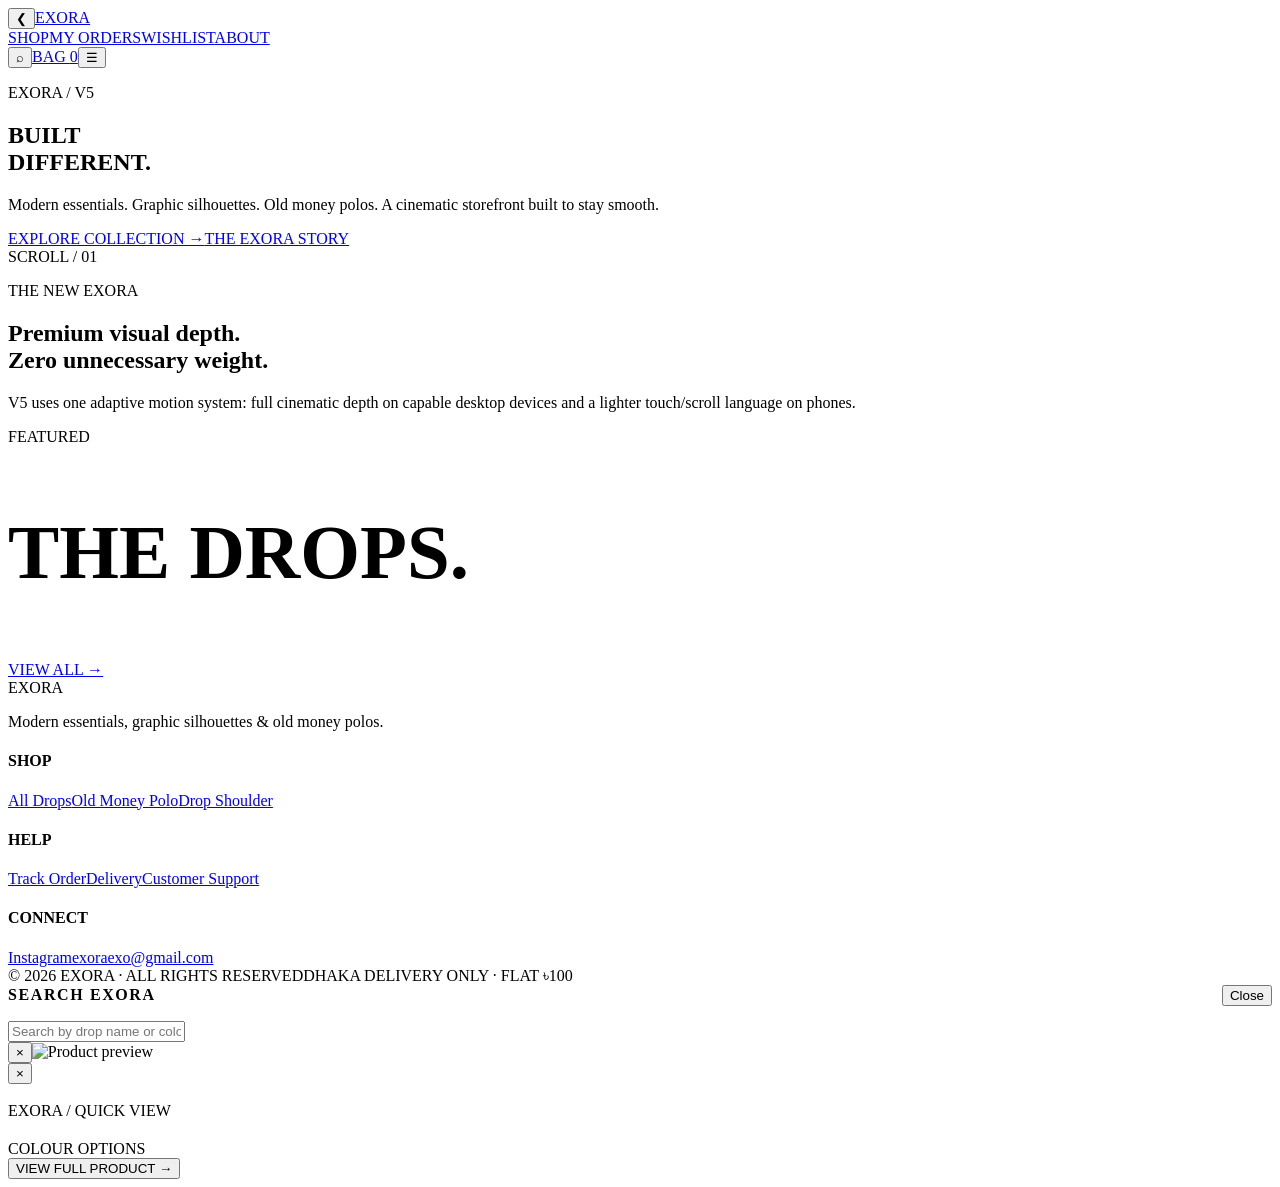
==== commit 43d877e1: "Add files via upload" ====
--- a/index.html
+++ b/index.html
@@ -1,923 +1,40 @@
-<!doctype html>
-<html lang="en">
-<head>
-<meta charset="utf-8">
-<meta name="viewport" content="width=device-width,initial-scale=1,viewport-fit=cover">
-<meta name="theme-color" content="#070707">
-<meta name="description" content="EXORA — modern essentials, graphic heavyweights & old money polos. Dhaka delivery. COD and bKash available.">
-<meta property="og:title" content="EXORA — Built Different.">
-<meta property="og:description" content="Modern essentials. Graphic silhouettes. Old money polos.">
+<!doctype html><html lang="en"><head>
+<meta charset="utf-8"><meta name="viewport" content="width=device-width,initial-scale=1,viewport-fit=cover">
+<meta name="theme-color" content="#070707"><meta name="description" content="EXORA — modern essentials, graphic silhouettes & old money polos. Dhaka delivery. COD and bKash available.">
+<meta property="og:title" content="EXORA — Built Different."><meta property="og:description" content="EXORA — modern essentials, graphic silhouettes & old money polos. Dhaka delivery. COD and bKash available.">
 <title>EXORA — Built Different.</title>
-<style>
-:root{
-  --bg:#070707;--surface:#0d0d0d;--card:#111;--card2:#151515;
-  --text:#f5f4ef;--muted:#92928e;--line:#242424;
-  --gold:#d5b437;--gold2:#f0d45b;--danger:#e65252;
-  --green:#77b889;--radius:5px;--shadow:0 24px 70px rgba(0,0,0,.48);
-  --exora-ease:cubic-bezier(.16,1,.3,1);
-}
-*{box-sizing:border-box;-webkit-tap-highlight-color:transparent}
-html{scroll-behavior:smooth}
-body{margin:0;background:var(--bg);color:var(--text);font-family:-apple-system,BlinkMacSystemFont,"Segoe UI",Roboto,Arial,sans-serif;overflow-x:hidden}
-body.modal-open{overflow:hidden}
-button,input,select,textarea{font:inherit}
-button{cursor:pointer;border:0;background:none}
-a{color:inherit;text-decoration:none;cursor:pointer}
-.shell{width:min(1240px,92vw);margin:auto}
-.page{min-height:65vh;padding-top:10px}
-.muted{color:var(--muted)}
-.eyebrow{font-size:10px;letter-spacing:.28em;color:var(--gold);font-weight:800;text-transform:uppercase}
-.view{animation:viewIn .35s ease both}
-@keyframes viewIn{from{opacity:0;transform:translateY(7px)}to{opacity:1;transform:none}}
-@keyframes pulse{0%,100%{opacity:.55}50%{opacity:1}}
-.animate-on-scroll{opacity:0;transform:translateY(28px);transition:opacity .7s cubic-bezier(.16,1,.3,1),transform .7s cubic-bezier(.16,1,.3,1)}
-.animate-from-left{transform:translateX(-35px)}
-.animate-from-right{transform:translateX(35px)}
-.animate-on-scroll.animated{opacity:1;transform:none}
-
-/* SCROLL PROGRESS */
-#exoraProgress{position:fixed;top:0;left:0;height:2px;width:0;z-index:9999;background:var(--gold);box-shadow:0 0 12px rgba(213,180,55,.4);transition:width .1s linear}
-
-/* HEADER */
-.header{position:sticky;top:0;z-index:60;height:72px;background:rgba(7,7,7,.92);border-bottom:1px solid rgba(255,255,255,.08);backdrop-filter:blur(22px);-webkit-backdrop-filter:blur(22px)}
-.header-in{height:100%;display:flex;align-items:center;justify-content:space-between;gap:18px}
-.brand{font-weight:950;letter-spacing:.28em;font-size:18px;display:inline-flex;align-items:center;gap:8px;cursor:pointer}
-.brand-dot{width:6px;height:6px;background:var(--gold);border-radius:50%;display:inline-block}
-.brand-group{display:flex;align-items:center;gap:10px}
-.header-back{display:none;width:38px;height:38px;border:1px solid #303030;border-radius:50%;background:#0d0d0d;color:#fff;align-items:center;justify-content:center;font-size:15px;transition:all .2s;cursor:pointer}
-.header-back:hover,.header-back:active{border-color:var(--gold);color:var(--gold);background:rgba(213,180,55,.08)}
-.nav{display:flex;gap:30px;align-items:center}
-.nav a{font-size:10px;letter-spacing:.2em;color:#bbb;opacity:.8;padding:25px 0;position:relative;cursor:pointer}
-.nav a:hover,.nav a.active{color:var(--gold);opacity:1}
-.nav a.active:after{content:"";position:absolute;left:0;right:0;bottom:0;height:2px;background:var(--gold)}
-.header-actions{display:flex;gap:8px;align-items:center}
-.icon-btn,.bag-btn{height:40px;border:1px solid #303030;background:#0c0c0c;color:#fff;border-radius:999px;display:inline-flex;align-items:center;justify-content:center;transition:.2s;cursor:pointer}
-.icon-btn{width:40px;font-size:17px}
-.bag-btn{padding:0 13px;font-size:10px;letter-spacing:.15em;gap:6px}
-.icon-btn:hover,.bag-btn:hover{border-color:var(--gold);color:var(--gold)}
-.bag-count{background:var(--gold);color:#000;border-radius:10px;min-width:18px;padding:2px 5px;font-size:9px;font-weight:950}
-.mobile-menu{display:none}
-
-/* BUTTONS */
-.btn{min-height:48px;padding:0 21px;border:1px solid #eee;background:#eee;color:#080808;border-radius:var(--radius);font-size:10px;font-weight:950;letter-spacing:.16em;text-transform:uppercase;display:inline-flex;align-items:center;justify-content:center;transition:transform .22s,background .22s,border-color .22s,color .22s,box-shadow .22s;cursor:pointer}
-.btn:hover{transform:translateY(-2px)}
-.btn.dark{background:#0c0c0c;color:#fff;border-color:#373737}
-.btn.dark:hover{border-color:var(--gold);color:var(--gold)}
-.btn.gold{background:var(--gold);border-color:var(--gold);color:#080808}
-.btn.gold:hover{background:var(--gold2);border-color:var(--gold2);box-shadow:0 10px 30px rgba(213,180,55,.12)}
-.btn.danger{background:rgba(230,82,82,.12);border-color:#914848;color:#ff9b9b}
-.btn.danger:hover{background:var(--danger);color:#fff}
-.btn.full{width:100%}
-.btn:disabled{opacity:.45;cursor:not-allowed;transform:none}
-
-/* HERO */
-.hero{min-height:calc(100vh - 72px);min-height:calc(100svh - 72px);display:grid;place-items:center;text-align:center;position:relative;overflow:hidden;background:radial-gradient(circle at 50% 35%,#272727 0,#131313 25%,#070707 69%)}
-.hero:before{content:"";position:absolute;width:75vw;height:75vw;border:1px solid rgba(255,255,255,.045);border-radius:50%;pointer-events:none}
-.hero:after{content:"";position:absolute;width:43vw;height:43vw;border:1px solid rgba(213,180,55,.09);border-radius:50%;pointer-events:none}
-.hero-inner{position:relative;z-index:2;padding:70px 0}
-.hero h1{font-size:clamp(58px,12.5vw,160px);line-height:.8;letter-spacing:-.035em;margin:21px 0 28px;font-weight:950;text-transform:uppercase}
-.hero p{max-width:600px;margin:0 auto 32px;color:#a9a9a4;line-height:1.7;font-size:15px}
-.hero-actions{display:flex;justify-content:center;gap:10px;flex-wrap:wrap}
-.hero-scroll{position:absolute;bottom:24px;left:50%;transform:translateX(-50%);font-size:8px;letter-spacing:.3em;color:#777;text-transform:uppercase;animation:pulse 2.2s infinite}
-
-/* SECTIONS */
-.section{padding:60px 0 85px;overflow:hidden}
-.section-head{display:flex;align-items:flex-end;justify-content:space-between;gap:25px;margin-bottom:32px;flex-wrap:wrap}
-.section-head h2,.page-title{font-size:clamp(36px,6.4vw,82px);line-height:.87;letter-spacing:-.045em;margin:14px 0 0;font-weight:950;text-transform:uppercase}
-.page-title{margin-top:7px}
-.intro{padding:90px 0;border-top:1px solid var(--line);border-bottom:1px solid var(--line);text-align:center}
-.intro h2{font-size:clamp(38px,6.5vw,84px);line-height:.9;letter-spacing:-.045em;margin:18px auto 25px;font-weight:950}
-.intro p{max-width:650px;margin:auto;color:var(--muted);line-height:1.8}
-.feature{display:grid;grid-template-columns:1fr 1fr;border-bottom:1px solid var(--line)}
-.feature-copy{padding:80px;background:#f1f0eb;color:#090909;display:flex;flex-direction:column;justify-content:center}
-.feature-copy h2{font-size:clamp(42px,6vw,85px);line-height:.84;margin:18px 0;font-weight:950;letter-spacing:-.045em}
-.feature-copy p{max-width:500px;color:#55554f;line-height:1.7}
-.feature-img{min-height:480px;background:#111;display:grid;place-items:center;padding:25px;overflow:hidden}
-.feature-img img{width:100%;height:100%;object-fit:contain;transition:transform .8s var(--exora-ease)}
-.feature-img:hover img{transform:scale(1.035)}
-
-/* PRODUCTS */
-.products{display:grid;grid-template-columns:repeat(2,minmax(0,1fr));gap:20px}
-.product-card{background:var(--card);border:1px solid var(--line);border-radius:var(--radius);overflow:hidden;transition:transform .3s,border-color .3s,box-shadow .3s;display:flex;flex-direction:column;position:relative}
-.product-card:hover{transform:translateY(-5px);border-color:#3b3b3b;box-shadow:var(--shadow)}
-.product-image{aspect-ratio:16/11;background:#121212;position:relative;display:grid;place-items:center;padding:10px;overflow:hidden;cursor:pointer}
-.product-image img{width:100%;height:100%;object-fit:contain;transition:transform .55s cubic-bezier(.2,.8,.2,1)}
-.product-card:hover .product-image img{transform:scale(1.045)}
-.badge-tag,.photo-count{position:absolute;top:12px;padding:6px 9px;font-size:8px;letter-spacing:.12em;z-index:2;border-radius:2px}
-.badge-tag{left:12px;background:var(--gold);color:#000;font-weight:950;text-transform:uppercase}
-.photo-count{right:12px;background:rgba(0,0,0,.78);border:1px solid #292929;color:#ddd}
-.product-info{padding:19px;flex-grow:1;display:flex;flex-direction:column;justify-content:space-between}
-.product-top{display:flex;justify-content:space-between;gap:12px}
-.product-name{font-size:12px;line-height:1.4;letter-spacing:.08em;margin:0 0 5px;font-weight:850;text-transform:uppercase;transition:color .25s}
-.product-card:hover .product-name{color:#fff}
-.product-color{font-size:11px;color:#888}
-.price{font-size:16px;font-weight:950;white-space:nowrap;color:var(--text)}
-.product-meta{font-size:8px;color:#70706c;letter-spacing:.14em;margin-top:12px;text-transform:uppercase}
-.card-actions{display:flex;gap:8px;margin-top:13px}
-.card-btn{flex:1;min-height:38px}
-
-/* WISHLIST & QUICK VIEW ACTION BUTTONS */
-.exora-wish{
-  position:absolute;right:12px;bottom:12px;z-index:4;
-  width:32px;height:32px;border-radius:50%;
-  display:grid;place-items:center;background:rgba(7,7,7,.85);
-  border:1px solid #333;color:#aaa;font-size:14px;
-  backdrop-filter:blur(8px);transition:.25s var(--exora-ease);cursor:pointer;
-}
-.exora-wish:hover,.exora-wish.active{color:var(--gold);border-color:var(--gold);background:rgba(18,18,18,.95)}
-.exora-qv-trigger{
-  background:#141414;border:1px solid #333;color:#ccc;
-  min-height:38px;padding:0 12px;font-size:9px;font-weight:800;
-  letter-spacing:.12em;text-transform:uppercase;border-radius:var(--radius);
-  transition:all .2s;
-}
-.exora-qv-trigger:hover{border-color:var(--gold);color:var(--gold)}
-
-/* FILTERS */
-.filters{display:flex;gap:7px;overflow-x:auto;padding:2px 0 10px;scrollbar-width:none}
-.filters::-webkit-scrollbar{display:none}
-.filter{white-space:nowrap;min-height:40px;padding:0 14px;font-size:9px}
-
-/* DETAIL */
-.variant-layout{display:grid;grid-template-columns:1.08fr .92fr;gap:45px}
-.gallery{position:sticky;top:96px;align-self:start}
-.gallery-main{aspect-ratio:16/11;background:#111;border:1px solid var(--line);position:relative;display:grid;place-items:center;overflow:hidden;cursor:zoom-in;border-radius:var(--radius)}
-.gallery-main img{width:100%;height:100%;object-fit:contain;transition:transform .8s var(--exora-ease)}
-.gallery-main:hover img{transform:scale(1.025)}
-.zoom-hint{position:absolute;right:10px;bottom:10px;padding:5px 8px;background:rgba(0,0,0,.72);font-size:8px;letter-spacing:.12em;color:#aaa}
-.thumbs{display:flex;gap:9px;margin-top:11px;overflow:auto;padding-bottom:4px}
-.thumbs button{flex:0 0 94px;width:94px;height:70px;padding:0;background:#101010;border:1px solid #303030;position:relative;overflow:hidden;border-radius:2px;cursor:pointer}
-.thumbs button.active{border-color:var(--gold);box-shadow:inset 0 0 0 1px var(--gold)}
-.thumbs img{width:100%;height:100%;object-fit:contain}
-.thumbs span{position:absolute;left:4px;bottom:4px;background:rgba(0,0,0,.8);padding:3px 5px;font-size:7px;color:#fff}
-.gallery-note{font-size:9px;color:#666;letter-spacing:.1em;text-transform:uppercase;margin-top:9px}
-.product-detail h1{font-size:clamp(34px,5vw,68px);line-height:.88;margin:10px 0 16px;font-weight:950;letter-spacing:-.04em}
-.detail-price{font-size:27px;color:var(--gold);font-weight:950;margin:20px 0}
-.detail-copy{border-top:1px solid var(--line);border-bottom:1px solid var(--line);padding:20px 0;color:#bdbdb8;line-height:1.75;font-size:14px}
-.specs{background:#101010;border:1px solid var(--line);padding:17px;margin-top:18px;border-radius:var(--radius)}
-.spec{display:flex;justify-content:space-between;gap:20px;padding:7px 0;color:#888;font-size:12px}
-.spec b{color:#eee;text-align:right}
-.selector{margin:22px 0}
-.selector-title{font-size:9px;color:var(--gold);letter-spacing:.16em;font-weight:850;text-transform:uppercase;margin-bottom:11px}
-.swatches,.sizes{display:flex;gap:8px;flex-wrap:wrap}
-.swatch,.size-btn{min-height:44px;background:#111;color:#ddd;border:1px solid #333;padding:0 14px;border-radius:var(--radius);font-size:11px;font-weight:700;transition:.2s;cursor:pointer}
-.swatch{display:inline-flex;align-items:center;gap:8px}
-.swatch.active,.size-btn.active{border-color:var(--gold);background:#19170f;color:#fff;box-shadow:0 0 12px rgba(213,180,55,.15)}
-.dot{width:13px;height:13px;border-radius:50%;border:1px solid #666}
-.stock-note{display:flex;align-items:center;gap:7px;color:#858581;font-size:10px;margin:14px 0}
-.stock-dot{width:6px;height:6px;background:var(--green);border-radius:50%}
-.detail-actions{display:grid;grid-template-columns:1fr 1fr;gap:10px}
-
-/* CART / CHECKOUT */
-.cart-layout{display:grid;grid-template-columns:1.35fr .65fr;gap:24px}
-.cart-row{display:grid;grid-template-columns:100px 1fr auto;gap:18px;align-items:center;background:#101010;border:1px solid var(--line);padding:13px;margin-bottom:11px;border-radius:var(--radius)}
-.cart-row img{width:100px;height:80px;object-fit:contain;background:#151515;border-radius:2px}
-.cart-actions{display:flex;gap:9px;align-items:center;margin-top:10px}
-.qty{display:flex;border:1px solid #333;border-radius:2px;overflow:hidden}
-.qty button{width:33px;height:35px;background:#0b0b0b;color:#fff;font-size:14px;font-weight:bold}
-.qty span{width:36px;display:grid;place-items:center;font-size:12px;font-weight:700}
-.summary{background:#111;border:1px solid var(--line);padding:23px;position:sticky;top:95px;height:max-content;border-radius:var(--radius)}
-.summary .line{display:flex;justify-content:space-between;margin:11px 0;color:#bbb;font-size:13px}
-.summary .total{border-top:1px solid var(--line);padding-top:16px;margin-top:16px;color:#fff;font-size:19px;font-weight:950}
-.empty{padding:45px 20px;text-align:center;background:#101010;border:1px solid var(--line);color:#888;letter-spacing:.12em;font-size:12px;font-weight:800;border-radius:var(--radius);text-transform:uppercase}
-.form{background:#101010;border:1px solid var(--line);padding:24px;border-radius:var(--radius)}
-.form-grid{display:grid;grid-template-columns:1fr 1fr;gap:15px}
-.field.full{grid-column:1/-1}
-.field label{display:block;font-size:9px;letter-spacing:.15em;color:#999;text-transform:uppercase;margin-bottom:7px;font-weight:800}
-.field input{width:100%;height:46px;background:#080808;border:1px solid #333;color:#fff;padding:0 13px;outline:none;border-radius:var(--radius);font-size:14px}
-.field input:focus{border-color:var(--gold)}
-.paybox{margin:18px 0;padding:16px;background:#0b0b0b;border:1px solid #2a2a2a;border-radius:var(--radius)}
-.notice{background:#0c0c0c;border:1px solid #282828;padding:13px;color:#969691;font-size:11px;line-height:1.6;border-radius:var(--radius)}
-
-/* ORDERS & STEP TRACKER */
-.orders-grid{max-width:820px;display:grid;gap:16px;margin-top:22px}
-.order-card{background:#111;border:1px solid var(--line);padding:21px;border-radius:var(--radius)}
-.order-card h3{font-size:22px;margin:14px 0 7px;font-weight:950}
-.order-card p{color:#888;font-size:12px;line-height:1.65}
-.status{display:inline-flex;padding:6px 10px;border:1px solid #444;font-size:8px;letter-spacing:.15em;text-transform:uppercase;font-weight:950;border-radius:2px}
-.status.pending{color:#e8ca70;border-color:#806a30;background:rgba(128,106,48,.1)}
-.status.confirmed{color:#93e1a6;border-color:#477555;background:rgba(71,117,85,.1)}
-.status.cancelled{color:#ff9292;border-color:#7a4444;background:rgba(122,68,68,.1)}
-.order-actions{display:flex;gap:9px;flex-wrap:wrap;margin-top:18px}
-.track{display:grid;grid-template-columns:repeat(5,1fr);gap:4px;margin:25px 0}
-.track-step{position:relative;text-align:center;color:#666;font-size:8px;letter-spacing:.08em;text-transform:uppercase;font-weight:700}
-.track-step:before{content:"";display:block;width:14px;height:14px;border-radius:50%;border:1px solid #444;background:#111;margin:0 auto 8px}
-.track-step.done{color:var(--green)}
-.track-step.done:before{background:var(--green);border-color:var(--green);box-shadow:0 0 0 4px rgba(119,184,137,.1)}
-
-/* ABOUT / FOOTER */
-.about-grid{display:grid;grid-template-columns:1fr 1fr;gap:55px;align-items:center}
-.markbox{min-height:430px;display:grid;place-items:center;background:radial-gradient(circle,#292929,#090909 65%);border:1px solid var(--line);border-radius:var(--radius)}
-.markbox img{width:45%;max-width:270px;filter:grayscale(1) brightness(2)}
-.footer{border-top:1px solid var(--line);background:#050505;padding:60px 0 30px;margin-top:40px}
-.footgrid{display:grid;grid-template-columns:2fr 1fr 1fr 1fr;gap:35px}
-.footer h4{font-size:9px;letter-spacing:.2em;color:var(--gold);margin:0 0 15px;text-transform:uppercase}
-.footer a,.footer p{display:block;color:#777;font-size:12px;margin:9px 0}
-.footer a:hover{color:#fff}
-.copy{border-top:1px solid var(--line);margin-top:40px;padding-top:20px;display:flex;justify-content:space-between;gap:10px;flex-wrap:wrap;color:#5d5d5a;font-size:9px;letter-spacing:.05em}
-
-/* QUICK VIEW MODAL */
-#exoraQuickView{
-  position:fixed;inset:0;z-index:5000;display:none;
-  align-items:center;justify-content:center;padding:18px;
-  background:rgba(0,0,0,.85);backdrop-filter:blur(18px);
-}
-#exoraQuickView.open{display:flex}
-.exora-qv-card{
-  width:min(900px,96vw);max-height:90vh;overflow:auto;
-  display:grid;grid-template-columns:1fr 1fr;
-  background:#0e0e0e;border:1px solid #303030;
-  box-shadow:0 35px 100px rgba(0,0,0,.7);
-  border-radius:var(--radius);position:relative;
-}
-.exora-qv-media{min-height:360px;background:#111;display:grid;place-items:center;padding:20px}
-.exora-qv-media img{width:100%;height:100%;max-height:500px;object-fit:contain}
-.exora-qv-info{padding:30px;display:flex;flex-direction:column;justify-content:center}
-.exora-qv-info h2{font-size:clamp(24px,3.5vw,42px);line-height:.95;margin:10px 0 14px;letter-spacing:-.04em}
-.exora-qv-close{
-  position:absolute;right:16px;top:16px;width:38px;height:38px;
-  border-radius:50%;background:#151515;border:1px solid #3b3b3b;
-  color:#fff;font-size:22px;z-index:10;display:grid;place-items:center;cursor:pointer
-}
-.exora-qv-price{font-size:22px;font-weight:950;color:var(--gold);margin-bottom:14px}
-.exora-qv-colours{display:flex;gap:8px;flex-wrap:wrap;margin:10px 0 20px}
-.exora-qv-colours button{
-  background:#111;color:#ddd;border:1px solid #333;padding:8px 12px;
-  font-size:9px;letter-spacing:.08em;border-radius:var(--radius);cursor:pointer
-}
-.exora-qv-colours button:hover{border-color:var(--gold);color:#fff}
-
-/* MODALS / TOAST */
-.lightbox,.search-overlay{position:fixed;inset:0;z-index:200;background:rgba(0,0,0,.93);backdrop-filter:blur(12px);display:none}
-.lightbox.open{display:grid;place-items:center;padding:20px}
-.lightbox img{max-width:92vw;max-height:86vh;object-fit:contain}
-.close-round{position:absolute;right:18px;top:18px;width:44px;height:44px;border-radius:50%;background:#181818;border:1px solid #333;color:#fff;font-size:25px;display:grid;place-items:center;cursor:pointer}
-.search-overlay.open{display:flex;align-items:flex-start;padding:95px 20px}
-.search-box{width:min(720px,100%);margin:auto;background:#101010;border:1px solid #333;padding:25px;border-radius:var(--radius)}
-.search-box input{width:100%;height:52px;background:#080808;color:#fff;border:1px solid #333;padding:0 15px;font-size:16px;outline:none;border-radius:var(--radius)}
-.search-result{padding:13px 0;border-bottom:1px solid #292929;display:block}
-.toast{position:fixed;right:20px;bottom:20px;z-index:250;background:var(--gold);color:#000;padding:13px 18px;font-size:10px;font-weight:950;letter-spacing:.1em;border-radius:var(--radius);transform:translateY(90px);opacity:0;transition:.3s;box-shadow:0 10px 30px rgba(0,0,0,.5)}
-.toast.show{transform:none;opacity:1}
-
-/* RESPONSIVE */
-@media(max-width:950px){
-  .nav{display:none;position:absolute;top:72px;left:0;right:0;background:#0b0b0b;border-bottom:1px solid var(--line);padding:18px 4vw;flex-direction:column;gap:0;box-shadow:var(--shadow)}
-  .nav.open{display:flex}.nav a{padding:14px 0}
-  .nav a.active:after{display:none}.mobile-menu{display:inline-flex}
-  .feature,.about-grid,.variant-layout{grid-template-columns:1fr}
-  .gallery{position:static}.feature-img{min-height:360px}
-  .cart-layout{grid-template-columns:1fr}.summary{position:static}
-  .footgrid{grid-template-columns:1fr 1fr}.footgrid>div:first-child{grid-column:1/-1}
-  .exora-qv-card{grid-template-columns:1fr;max-height:92vh}
-  .exora-qv-media{min-height:260px}
-  .exora-qv-info{padding:20px}
-}
-@media(max-width:640px){
-  .header{height:66px}.nav{top:66px}
-  .header-back{display:inline-flex} /* VISIBLE BACK BUTTON ON MOBILE */
-  .brand{font-size:16px}.bag-btn{padding:0 10px}
-  .hero{min-height:calc(100svh - 66px)}.hero-inner{padding:50px 0}
-  .hero h1{font-size:52px}.hero p{font-size:13px;padding:0 10px}
-  .section{padding:45px 0 60px}.intro{padding:70px 0}
-  .section-head{align-items:flex-start}.section-head .btn{width:100%}
-  .products{grid-template-columns:1fr 1fr;gap:12px}
-  .product-info{padding:12px;min-height:132px}.product-name{font-size:10px}.price{font-size:13px}
-  .product-meta{font-size:7px}.card-btn{font-size:8px;padding:0 8px}
-  .feature-copy{padding:45px 20px}.feature-img{min-height:260px}
-  .form-grid{grid-template-columns:1fr}.field.full{grid-column:auto}
-  .cart-row{grid-template-columns:70px 1fr;gap:11px}.cart-row img{width:70px;height:60px}
-  .detail-actions{grid-template-columns:1fr}.track-step{font-size:7px}
-  .footgrid{grid-template-columns:1fr}.footgrid>div:first-child{grid-column:auto}
-  .page-title{font-size:34px}.hero-actions .btn{width:100%}
-  .card-actions{flex-direction:column;gap:6px}
-}
-@media(prefers-reduced-motion:reduce){
-  *,*:before,*:after{scroll-behavior:auto!important;animation:none!important;transition:none!important}
-  .animate-on-scroll{opacity:1;transform:none}
-}
-</style>
-
-<style id="exora-v4-ultra">
-:root{--v4ease:cubic-bezier(.16,1,.3,1);--v4gold:var(--gold,#d5b437)}
-body{background:radial-gradient(circle at 50% -10%,rgba(213,180,55,.055),transparent 30%),#070707}
-body:after{content:"";position:fixed;inset:0;pointer-events:none;z-index:9990;opacity:.025;mix-blend-mode:screen;background-image:url("data:image/svg+xml,%3Csvg xmlns='http://www.w3.org/2000/svg' width='180' height='180'%3E%3Cfilter id='n'%3E%3CfeTurbulence baseFrequency='.85' numOctaves='2' stitchTiles='stitch'/%3E%3C/filter%3E%3Crect width='100%25' height='100%25' filter='url(%23n)'/%3E%3C/svg%3E")}
-#v4-progress{position:fixed;left:0;top:0;height:2px;width:0;background:var(--v4gold);z-index:10020;box-shadow:0 0 18px rgba(213,180,55,.55)}
-#v4-cursor,#v4-dot{position:fixed;pointer-events:none;z-index:10030;display:none}
-#v4-cursor{width:32px;height:32px;border:1px solid rgba(213,180,55,.85);border-radius:50%;transform:translate(-50%,-50%);transition:width .3s var(--v4ease),height .3s var(--v4ease),background .3s}
-#v4-dot{width:4px;height:4px;background:var(--v4gold);border-radius:50%;transform:translate(-50%,-50%)}
-body.v4-pointer #v4-cursor,body.v4-pointer #v4-dot{display:block}
-body.v4-hover #v4-cursor{width:60px;height:60px;background:rgba(213,180,55,.08)}
-.v4-hero{position:absolute;inset:0;overflow:hidden;pointer-events:none}
-.v4-orb{position:absolute;border:1px solid rgba(213,180,55,.13);border-radius:50%;animation:v4Float 9s ease-in-out infinite}
-.v4-orb.a{width:34vw;height:34vw;left:7%;top:16%}.v4-orb.b{width:55vw;height:55vw;right:-15%;top:0;animation-delay:-3s}.v4-orb.c{width:20vw;height:20vw;right:24%;bottom:7%;animation-delay:-6s}
-.v4-orb:after{content:"";position:absolute;inset:18%;border:1px solid rgba(255,255,255,.055);border-radius:50%}
-@keyframes v4Float{50%{transform:translate3d(0,-18px,0) rotate(7deg)}}
-.hero .shell,.hero .hero-in{position:relative;z-index:2}
-.hero .hero-title{transform:translateZ(0);text-shadow:0 18px 60px rgba(0,0,0,.55)}
-.hero .hero-title .word{display:inline-block;animation:v4Word .9s var(--v4ease) both}
-.hero .hero-title .word:nth-child(2){animation-delay:.08s}
-@keyframes v4Word{from{opacity:0;transform:translateY(35px) rotateX(35deg)}to{opacity:1;transform:none}}
-.product-card{transform-style:preserve-3d;will-change:transform;transition:box-shadow .45s var(--v4ease),border-color .35s,transform .18s linear!important}
-.product-card:hover{box-shadow:0 28px 70px rgba(0,0,0,.45)}
-.product-card .product-image{overflow:hidden;transform-style:preserve-3d}
-.product-card .product-image:before{content:"";position:absolute;inset:-45%;z-index:2;pointer-events:none;background:linear-gradient(115deg,transparent 40%,rgba(255,255,255,.13) 49%,transparent 58%);transform:translateX(-65%) rotate(8deg);transition:transform 1s var(--v4ease)}
-.product-card:hover .product-image:before{transform:translateX(65%) rotate(8deg)}
-.product-card img{transition:transform .8s var(--v4ease),filter .5s!important}
-.product-card:hover img{transform:scale(1.035)}
-.v4-quick{position:absolute;left:12px;bottom:12px;z-index:5;padding:10px 13px;background:rgba(7,7,7,.82);border:1px solid #3a3a3a;color:#fff;font-size:9px;font-weight:900;letter-spacing:.13em;text-transform:uppercase;opacity:0;transform:translateY(10px);transition:.35s var(--v4ease);backdrop-filter:blur(12px)}
-.product-card:hover .v4-quick,.v4-quick:focus{opacity:1;transform:none}
-.v4-wish{position:absolute;right:12px;bottom:12px;z-index:5;width:36px;height:36px;border-radius:50%;background:rgba(7,7,7,.8);border:1px solid #333;color:#aaa;font-size:17px;backdrop-filter:blur(12px);transition:.3s var(--v4ease)}
-.v4-wish.active{color:var(--v4gold);border-color:var(--v4gold);box-shadow:0 0 20px rgba(213,180,55,.15)}
-#v4-qv{position:fixed;inset:0;z-index:10010;display:none;align-items:center;justify-content:center;padding:16px;background:rgba(0,0,0,.82);backdrop-filter:blur(18px)}
-#v4-qv.open{display:flex}
-.v4-qv-card{position:relative;width:min(940px,96vw);max-height:92vh;overflow:auto;display:grid;grid-template-columns:1.08fr .92fr;background:#0d0d0d;border:1px solid #303030;box-shadow:0 40px 120px rgba(0,0,0,.75);animation:v4Qv .5s var(--v4ease) both}
-@keyframes v4Qv{from{opacity:0;transform:translateY(25px) scale(.96)}to{opacity:1;transform:none}}
-.v4-qv-media{min-height:480px;background:#111;display:grid;place-items:center;padding:24px}
-.v4-qv-media img{width:100%;height:100%;max-height:620px;object-fit:contain}
-.v4-qv-info{padding:38px;display:flex;flex-direction:column;justify-content:center}
-.v4-qv-info h2{font-size:clamp(30px,4vw,58px);line-height:.88;letter-spacing:-.045em;margin:12px 0 18px}
-.v4-qv-close{position:absolute;right:18px;top:18px;z-index:4;width:42px;height:42px;border:1px solid #3a3a3a;border-radius:50%;background:#111;color:#fff;font-size:22px}
-.v4-qv-colours{display:flex;gap:7px;flex-wrap:wrap;margin:10px 0 24px}
-.v4-qv-colours button{padding:10px 12px;border:1px solid #333;background:#111;color:#ddd;font-size:9px;letter-spacing:.08em}
-.v4-magnetic{will-change:transform}
-@media(max-width:700px){.v4-qv-card{grid-template-columns:1fr}.v4-qv-media{min-height:310px;max-height:44vh}.v4-qv-info{padding:24px}.v4-qv-info h2{font-size:34px}.v4-quick{opacity:1;transform:none}.v4-orb.a{width:60vw;height:60vw}.v4-orb.b{width:90vw;height:90vw}}
-@media(hover:none),(pointer:coarse){#v4-cursor,#v4-dot{display:none!important}}
-@media(prefers-reduced-motion:reduce){.v4-orb,.hero .hero-title .word{animation:none!important}.product-card{transform:none!important}.product-card img{transition:none!important}}
-</style>
-</head>
-<body>
-
-<div id="exoraProgress"></div>
-<div id="toast" class="toast">ADDED TO BAG</div>
-
-<div id="lightbox" class="lightbox" onclick="closeLightbox(event)">
-  <button class="close-round" aria-label="Close">&times;</button>
-  <img id="lightboxImg" src="" alt="Product preview">
-</div>
-
-<!-- QUICK VIEW MODAL -->
-<div id="exoraQuickView" onclick="if(event.target===this)closeExoraQuickView()">
-  <div class="exora-qv-card">
-    <button class="exora-qv-close" onclick="closeExoraQuickView()" aria-label="Close">×</button>
-    <div class="exora-qv-media"><img id="exoraQVImage" src="" alt=""></div>
-    <div class="exora-qv-info">
-      <div class="eyebrow">EXORA / QUICK VIEW</div>
-      <h2 id="exoraQVName"></h2>
-      <div id="exoraQVPrice" class="exora-qv-price"></div>
-      <p id="exoraQVDescription" class="muted" style="line-height:1.7;font-size:13px"></p>
-      <div class="selector">
-        <div class="selector-title">COLOUR OPTIONS</div>
-        <div id="exoraQVColours" class="exora-qv-colours"></div>
-      </div>
-      <button id="exoraQVButton" class="btn gold full">VIEW FULL PRODUCT →</button>
-    </div>
-  </div>
-</div>
-
-<header class="header">
-  <div class="shell header-in">
-    <div class="brand-group">
-      <!-- HEADER BACK BUTTON VISIBLE ON MOBILE & DESKTOP ON SUB-PAGES -->
-      <button id="headerBack" class="header-back" onclick="goBack()" aria-label="Go back">❮</button>
-      <a class="brand" onclick="navigate('home')">EXORA <span class="brand-dot"></span></a>
-    </div>
-    <nav id="mainNav" class="nav">
-      <a id="nav-shop" onclick="navigate('shop')">SHOP</a>
-      <a id="nav-orders" onclick="navigate('orders')">MY ORDERS</a>
-      <a id="nav-about" onclick="navigate('about')">ABOUT</a>
-    </nav>
-    <div class="header-actions">
-      <button class="icon-btn" onclick="openSearch()" aria-label="Search">⌕</button>
-      <button class="bag-btn" onclick="navigate('cart')">BAG <span class="bag-count" data-bag-count>0</span></button>
-      <button class="icon-btn mobile-menu" onclick="toggleMobileNav()" aria-label="Menu">☰</button>
-    </div>
-  </div>
-</header>
-
+<link rel="stylesheet" href="css/core.css"><link rel="stylesheet" href="css/cinematic.css"><link rel="stylesheet" href="css/responsive.css">
+</head><body data-page="home">
+<div id="exora-progress"></div><div id="toast" class="toast"></div>
+<header class="header"><div class="shell header-in">
+<div class="brand-group"><button class="header-back" onclick="history.back()">❮</button><a class="brand" href="index.html">EXORA<span class="brand-dot"></span></a></div>
+<nav id="mainNav" class="nav"><a href="shop.html">SHOP</a><a href="orders.html">MY ORDERS</a><a href="wishlist.html">WISHLIST</a><a href="about.html">ABOUT</a></nav>
+<div class="header-actions"><button class="icon-btn" data-search-open>⌕</button><a class="bag-btn" href="cart.html">BAG <span class="bag-count" data-bag-count>0</span></a><button class="icon-btn mobile-menu" onclick="toggleMobileNav()">☰</button></div>
+</div></header>
 <main class="page">
-
-<div id="view-home" class="view">
-  <section class="hero">
-    <div class="hero-inner shell">
-      <div class="eyebrow">EXORA · DHAKA · 2026</div>
-      <h1>BUILT<br>DIFFERENT.</h1>
-      <p>Modern heavyweight essentials, old money polos & graphic silhouettes. Wear your difference.</p>
-      <div class="hero-actions">
-        <button class="btn gold" onclick="navigate('shop')">Explore Collection</button>
-        <button class="btn dark" onclick="navigate('orders')">Track Orders</button>
-      </div>
-    </div>
-    <div class="hero-scroll">Scroll to explore ↓</div>
-  </section>
-
-  <section class="intro">
-    <div class="shell animate-on-scroll animate-from-left">
-      <div class="eyebrow">THE EXORA STANDARD</div>
-      <h2>MINIMAL BY DESIGN.<br>DIFFERENT BY NATURE.</h2>
-      <p>Clean silhouettes. Confident details. A focused visual language designed for people who don't dress to blend in.</p>
-    </div>
-  </section>
-
-  <section class="section">
-    <div class="shell">
-      <div class="section-head animate-on-scroll">
-        <div><div class="eyebrow">01 / FEATURED COLLECTION</div><h2>SELECTED<br>DROPS.</h2></div>
-        <button class="btn dark" onclick="navigate('shop')">View All →</button>
-      </div>
-      <div id="featuredGrid" class="products"></div>
-    </div>
-  </section>
-
-  <section class="feature">
-    <div class="feature-copy animate-on-scroll animate-from-left">
-      <div class="eyebrow">02 / NEW ARRIVAL · OLD MONEY POLO</div>
-      <h2>OLD MONEY<br>POLO DROP.</h2>
-      <p>Refined relaxed polo silhouettes with notch placket detailing. Built for a clean, understated presence.</p>
-      <button class="btn" onclick="navigate('product','polo')">View Old Money Polo</button>
-    </div>
-    <div class="feature-img animate-on-scroll animate-from-right">
-      <img src="4578.png" alt="EXORA Old Money Polo" loading="lazy" onerror="this.style.display='none'">
-    </div>
-  </section>
-
-  <section class="section">
-    <div class="shell">
-      <div class="section-head"><div><div class="eyebrow">03 / EXPERIENCE</div><h2>MADE TO FEEL<br>LIKE EXORA.</h2></div></div>
-      <div class="products">
-        <div class="order-card animate-on-scroll animate-from-left"><div class="eyebrow">01</div><h3>MULTIPLE COLOUR VARIANTS.</h3><p>Select your colour and preview its exact gallery before adding it to your bag.</p></div>
-        <div class="order-card animate-on-scroll animate-from-right"><div class="eyebrow">02</div><h3>NO LOGIN REQUIRED.</h3><p>Your order can be found using your phone number. Simple, fast and built for mobile.</p></div>
-      </div>
-    </div>
-  </section>
-</div>
-
-<div id="view-shop" class="view" style="display:none">
-  <section class="section">
-    <div class="shell">
-      <div class="section-head">
-        <div><div class="eyebrow">01 / SHOP</div><h1 class="page-title">THE<br>COLLECTION.</h1><p class="muted">Explore every EXORA drop.</p></div>
-      </div>
-      <div id="filters" class="filters">
-        <button class="btn gold filter" onclick="setShopFilter('all',this)">All</button>
-        <button class="btn dark filter" onclick="setShopFilter('polo',this)">Old Money Polo</button>
-        <button class="btn dark filter" onclick="setShopFilter('supreme',this)">Supreme Spider</button>
-        <button class="btn dark filter" onclick="setShopFilter('graphic',this)">AOT Collection</button>
-        <button class="btn dark filter" onclick="setShopFilter('drop',this)">Drop Shoulder</button>
-        <button class="btn dark filter" onclick="setShopFilter('acid',this)">Acid Wash</button>
-      </div>
-      <div id="shopGrid" class="products" style="margin-top:24px"></div>
-    </div>
-  </section>
-</div>
-
-<div id="view-product" class="view" style="display:none">
-  <section class="section">
-    <div class="shell">
-      <div class="section-head"><button class="btn dark" onclick="navigate('shop')">← Back to Collection</button><button class="btn dark" onclick="navigate('cart')">Bag · <span data-bag-count>0</span></button></div>
-      <div id="productRoot"></div>
-    </div>
-  </section>
-</div>
-
-<div id="view-cart" class="view" style="display:none">
-  <section class="section"><div class="shell">
-    <div class="section-head"><div><div class="eyebrow">02 / BAG</div><h1 class="page-title">YOUR BAG.</h1></div></div>
-    <div class="cart-layout"><div id="cartList"></div><aside class="summary">
-      <div class="line"><span>Subtotal</span><b id="cartSub">৳0</b></div>
-      <div class="line"><span>Dhaka delivery</span><b id="cartDelivery">৳0</b></div>
-      <div class="line total"><span>Total</span><b id="cartTotal">৳0</b></div>
-      <button id="checkoutBtn" class="btn gold full" style="display:none;margin-top:20px" onclick="navigate('checkout')">Proceed to Checkout →</button>
-    </aside></div>
-  </div></section>
-</div>
-
-<div id="view-checkout" class="view" style="display:none">
-  <section class="section"><div class="shell">
-    <div class="section-head"><div><div class="eyebrow">03 / CHECKOUT</div><h1 class="page-title">CHECKOUT.</h1></div></div>
-    <div class="cart-layout">
-      <form id="checkoutForm" class="form" onsubmit="handleCheckoutSubmit(event)">
-        <div class="form-grid">
-          <div class="field"><label for="name">Full name</label><input id="name" required autocomplete="name" placeholder="e.g. Tanvir Ahmed"></div>
-          <div class="field"><label for="phone">Phone</label><input id="phone" required inputmode="tel" autocomplete="tel" placeholder="01XXXXXXXXX"></div>
-          <div class="field"><label for="area">Area / Thana</label><input id="area" required placeholder="e.g. Dhanmondi, Mirpur"></div>
-          <div class="field"><label>District</label><input value="Dhaka" readonly style="opacity:.7"></div>
-          <div class="field full"><label for="address">Full address</label><input id="address" required autocomplete="street-address" placeholder="House, Road, Apartment details"></div>
-        </div>
-        <div class="paybox">
-          <b class="eyebrow">PAYMENT METHOD</b>
-          <label style="display:block;margin:14px 0 9px"><input type="radio" name="pay" value="COD" checked onchange="toggleBkashBox()"> Cash on Delivery (COD)</label>
-          <label style="display:block"><input type="radio" name="pay" value="bKash" onchange="toggleBkashBox()"> bKash Personal</label>
-          <div id="bkashBox" class="notice" style="display:none;margin-top:14px">Send the exact order total to <b style="color:#fff">01312353430</b> via bKash Send Money, then enter your Transaction ID.
-            <div class="field" style="margin-top:10px"><label for="trx">bKash Trx ID</label><input id="trx" placeholder="e.g. BKL983210"></div>
-          </div>
-        </div>
-        <div class="notice">Dhaka delivery only · ৳100 flat delivery fee · No returns for change of mind.</div>
-        <button class="btn gold full" id="submitOrder" style="margin-top:18px" type="submit">Place Order Now</button>
-      </form>
-      <aside class="summary"><h3 style="margin:0;color:var(--gold);font-size:11px;letter-spacing:.15em">ORDER SUMMARY</h3><div id="checkoutSummary" style="margin-top:12px"></div></aside>
-    </div>
-  </div></section>
-</div>
-
-<div id="view-orders" class="view" style="display:none">
-  <section class="section"><div class="shell">
-    <div><div class="eyebrow">04 / TRACKING</div><h1 class="page-title">MY ORDERS.</h1></div>
-    <div class="form" style="margin-top:25px">
-      <div class="field"><label for="lookupPhone">Find orders by phone number</label><div style="display:flex;gap:9px;flex-wrap:wrap"><input id="lookupPhone" inputmode="tel" placeholder="01XXXXXXXXX" style="flex:1;min-width:180px"><button class="btn dark" id="lookupBtn" onclick="lookupOrders()">Find My Orders</button></div></div>
-    </div>
-    <div id="ordersGrid" class="orders-grid"></div>
-  </div></section>
-</div>
-
-<div id="view-order-detail" class="view" style="display:none">
-  <section class="section"><div class="shell"><div id="orderRoot"></div></div></section>
-</div>
-
-<div id="view-about" class="view" style="display:none">
-  <section class="section"><div class="shell about-grid">
-    <div class="animate-on-scroll animate-from-left"><div class="eyebrow">EXORA / ABOUT</div><h1 class="page-title">WEAR YOUR DIFFERENCE.</h1><p class="muted" style="font-size:15px;line-height:1.8;max-width:580px">EXORA is a modern clothing label built around a simple idea: everyday clothing should still have an identity. Clean silhouettes, confident details and a focused visual language.</p><button class="btn gold" onclick="navigate('shop')">Shop EXORA</button></div>
-    <div class="markbox animate-on-scroll animate-from-right"><img src="exora-mark.jpg" alt="EXORA mark" loading="lazy" onerror="this.style.display='none'"></div>
-  </div></section>
-  <section class="intro"><div class="shell"><div class="eyebrow">THE STANDARD</div><h2>CLEAN. INTENTIONAL.<br>BUILT DIFFERENT.</h2></div></section>
-</div>
-
+<section class="hero cinematic-surface">
+<div class="hero-depth"><span class="depth-ring ring-a"></span><span class="depth-ring ring-b"></span><span class="depth-orb orb-a"></span><span class="depth-orb orb-b"></span><span class="depth-grid"></span></div>
+<div class="shell hero-content">
+<p class="eyebrow motion-reveal">EXORA / V5</p>
+<h1 class="hero-title motion-reveal">BUILT<br>DIFFERENT.</h1>
+<p class="hero-copy motion-reveal">Modern essentials. Graphic silhouettes. Old money polos. A cinematic storefront built to stay smooth.</p>
+<div class="hero-actions motion-reveal"><a class="btn gold magnetic" href="shop.html">EXPLORE COLLECTION →</a><a class="btn dark magnetic" href="about.html">THE EXORA STORY</a></div>
+</div><div class="hero-scroll">SCROLL / 01</div>
+</section>
+<section class="intro shell"><p class="eyebrow motion-reveal">THE NEW EXORA</p><h2 class="section-title motion-reveal">Premium visual depth.<br>Zero unnecessary weight.</h2><p class="section-copy motion-reveal">V5 uses one adaptive motion system: full cinematic depth on capable desktop devices and a lighter touch/scroll language on phones.</p></section>
+<section class="section"><div class="shell"><div class="section-head"><div><div class="eyebrow">FEATURED</div><h2 class="page-title" style="font-size:clamp(42px,6vw,80px)">THE DROPS.</h2></div><a class="btn dark" href="shop.html">VIEW ALL →</a></div><div id="featuredGrid" class="products"></div></div></section>
 </main>
-
-<footer class="footer">
-<div class="shell">
-  <div class="footgrid">
-    <div><div class="brand">EXORA <span class="brand-dot"></span></div><p>BUILT DIFFERENT.</p></div>
-    <div><h4>SHOP</h4><a onclick="setCategoryAndShop('all')">Full Collection</a><a onclick="setCategoryAndShop('polo')">Old Money Polo</a><a onclick="setCategoryAndShop('supreme')">Supreme Spider</a><a onclick="setCategoryAndShop('graphic')">AOT Collection</a><a onclick="setCategoryAndShop('drop')">Drop Shoulder</a><a onclick="setCategoryAndShop('acid')">Acid Wash</a></div>
-    <div><h4>INFO</h4><a onclick="navigate('about')">About EXORA</a><a onclick="navigate('orders')">Track My Orders</a><a href="mailto:exoraexo@gmail.com">Customer Support</a></div>
-    <div><h4>CONNECT</h4><a href="https://www.instagram.com/exora_exo/" target="_blank" rel="noopener">Instagram</a><a href="mailto:exoraexo@gmail.com">exoraexo@gmail.com</a></div>
-  </div>
-  <div class="copy"><span>© 2026 EXORA · ALL RIGHTS RESERVED</span><span>DHAKA DELIVERY ONLY · FLAT ৳100</span></div>
-</div>
-</footer>
-
-<div id="searchOverlay" class="search-overlay" onclick="if(event.target===this)closeSearch()">
-  <div class="search-box">
-    <div style="display:flex;justify-content:space-between;align-items:center;margin-bottom:15px"><h2 style="margin:0;font-size:16px;letter-spacing:.1em">SEARCH EXORA</h2><button class="btn dark" onclick="closeSearch()">Close</button></div>
-    <input id="searchInput" placeholder="Search by drop name or colour..." oninput="searchProducts(this.value)">
-    <div id="searchResults"></div>
-  </div>
-</div>
-
-<script>
-const SCRIPT_URL="https://script.google.com/macros/s/AKfycbxdD5c860b2hOtcOLJ72-xC9YL8qkqldQyFJkAuXRsAGxqzlcCknaBEurADiWUZHutz/exec";
-
-const PRODUCTS=[
-{id:'polo',name:'OLD MONEY POLO COLLECTION',type:'polo',tag:'NEW ARRIVAL',price:350,sizes:['S','M','L'],description:'Minimalist Old Money polo silhouette featuring a stylish notch collar placket design. Crafted from dense luxury piqué cotton for a clean, tailored drape.',specs:{Fabric:'100% Combed Piqué Cotton',GSM:'220–240 GSM',Fit:'Relaxed Tailored Fit',Finish:'Soft-Touch Pre-Shrunk'},variants:[
-{key:'black',name:'Black',cover:'4575.png',gallery:['4575.png','4577.png','4578.png'],swatch:'#1a1a1a'},
-{key:'cream',name:'Off-White / Cream',cover:'4581.png',gallery:['4581.png','4598.png','4582.png'],swatch:'#eae6df'},
-{key:'olive',name:'Muted Olive',cover:'4589.png',gallery:['4589.png','4596.png'],swatch:'#5a574f'}]},
-{id:'supreme',name:'SUPREME SPIDER DROP SHOULDER',type:'supreme',tag:'HOT DROP',price:350,sizes:['M','L','XL'],description:'Heavyweight drop shoulder t-shirt with front Gothic Supreme logo print and large back Spider Emblem graphic with "BORN TO STAND OUT" motto.',specs:{Fabric:'100% Combed Cotton',GSM:'210–230 GSM',Print:'High-Density Screen Print',Fit:'Heavyweight Drop Shoulder'},variants:[
-{key:'white',name:'White',cover:'4066.png',gallery:['4066.png'],swatch:'#f5f5f5'},
-{key:'black',name:'Black',cover:'4067.png',gallery:['4067.png'],swatch:'#111'},
-{key:'sky',name:'Sky Blue',cover:'4065.png',gallery:['4065.png'],swatch:'#9bb3c4'},
-{key:'acid_brown',name:'Acid Brown',cover:'4064.png',gallery:['4064.png'],swatch:'#4d372c'},
-{key:'acid_black',name:'Acid Black',cover:'4063.png',gallery:['4063.png'],swatch:'#22252a'}]},
-{id:'aot',name:'AOT TATAKAE DROP SHOULDER',type:'graphic',tag:'HOT DROP',price:350,sizes:['M','L','XL'],description:'Attack on Titan edition drop-shoulder silhouette featuring front chest Japanese calligraphy (戦え - Tatakae) with Katana graphic, and high-density Attack Titan graphic on the back.',specs:{Fabric:'100% Combed Cotton',GSM:'210–230 GSM',Print:'High-Density Screen Print',Fit:'Heavyweight Drop Shoulder'},variants:[
-{key:'white',name:'White',cover:'3490.png',gallery:['3490.png'],swatch:'#f5f5f5'},
-{key:'black',name:'Black',cover:'4024.png',gallery:['4024.png'],swatch:'#111'},
-{key:'sky',name:'Sky Blue',cover:'4025.png',gallery:['4025.png'],swatch:'#9bb3c4'},
-{key:'navy',name:'Navy Blue',cover:'4026.png',gallery:['4026.png'],swatch:'#212c47'},
-{key:'acid_brown',name:'Acid Brown',cover:'4036.png',gallery:['4036.png'],swatch:'#4d372c'},
-{key:'acid_black',name:'Acid Black',cover:'4037.png',gallery:['4037.png'],swatch:'#22252a'}]},
-{id:'drop',name:'DROP SHOULDER BASICS',type:'drop',tag:'ESSENTIAL',price:299,sizes:['M','L','XL'],description:'Clean, heavyweight everyday silhouettes with a premium finish.',specs:{Fabric:'100% Cotton',GSM:'200–220 GSM',Fit:'Drop Shoulder'},variants:[
-{key:'white',name:'White',cover:'drop-white-front.png',gallery:['drop-white-front.png','drop-white-back.png','drop-white-hanger.png'],swatch:'#f4f4f1'},
-{key:'black',name:'Black',cover:'drop-black-front.png',gallery:['drop-black-front.png','drop-black-back.png'],swatch:'#111'},
-{key:'navy',name:'Navy Blue',cover:'drop-navy-front.png',gallery:['drop-navy-front.png','drop-navy-back.png','drop-navy-hanger.png'],swatch:'#1c2b50'},
-{key:'sky',name:'Sky Blue',cover:'drop-sky-front.png',gallery:['drop-sky-front.png','drop-sky-back.png','drop-sky-hanger.png'],swatch:'#7db9d5'}]},
-{id:'acid',name:'ACID WASH STATEMENT',type:'acid',tag:'RAW',price:399,sizes:['M','L','XL'],description:'Statement acid-wash texture with a darker, more graphic finish.',specs:{Fabric:'Premium Cotton',GSM:'200–220 GSM',Fit:'Relaxed'},variants:[
-{key:'black',name:'Black Acid',cover:'acid-black-front.png',gallery:['acid-black-front.png','acid-black-back.png','acid-black-hanger.png'],swatch:'#141414'},
-{key:'brown',name:'Brown Acid',cover:'acid-brown-front.png',gallery:['acid-brown-front.png','acid-brown-back.png','acid-brown-hanger.png'],swatch:'#6b4c3b'}]}
-];
-
-let currentProductId='polo',currentVariantKey='black',currentSize=null,currentFilter='all',countdownInterval=null,observer=null;
-let viewHistory=['home'];
-
-const money=n=>'৳'+Number(n||0).toLocaleString('en-BD');
-const getCart=()=>{try{return JSON.parse(localStorage.getItem('exora_cart')||'[]')}catch{return[]}};
-const setCart=c=>{localStorage.setItem('exora_cart',JSON.stringify(c));updateBagCount()};
-const getOrders=()=>{try{return JSON.parse(localStorage.getItem('exora_orders')||'[]')}catch{return[]}};
-const setOrders=o=>localStorage.setItem('exora_orders',JSON.stringify(o));
-const getWish=()=>{try{return JSON.parse(localStorage.getItem('exora_wishlist')||'[]')}catch{return[]}};
-const setWish=w=>localStorage.setItem('exora_wishlist',JSON.stringify(w));
-
-const productById=id=>PRODUCTS.find(p=>p.id===id)||PRODUCTS[0];
-const variantOf=(p,k)=>p.variants.find(v=>v.key===k)||p.variants[0];
-
-function showToast(msg){const t=document.getElementById('toast');t.textContent=msg;t.classList.add('show');clearTimeout(showToast.timer);showToast.timer=setTimeout(()=>t.classList.remove('show'),2300)}
-function updateBagCount(){const n=getCart().reduce((a,x)=>a+(Number(x.qty)||0),0);document.querySelectorAll('[data-bag-count]').forEach(e=>e.textContent=n)}
-function toggleMobileNav(){document.getElementById('mainNav').classList.toggle('open')}
-function openSearch(){document.getElementById('searchOverlay').classList.add('open');document.body.classList.add('modal-open');setTimeout(()=>document.getElementById('searchInput').focus(),50)}
-function closeSearch(){document.getElementById('searchOverlay').classList.remove('open');document.body.classList.remove('modal-open')}
-function openLightbox(src){document.getElementById('lightboxImg').src=src;document.getElementById('lightbox').classList.add('open');document.body.classList.add('modal-open')}
-function closeLightbox(e){if(e&&e.target&&e.target.id==='lightboxImg')return;document.getElementById('lightbox').classList.remove('open');document.body.classList.remove('modal-open')}
-
-function toggleWishlist(id,ev){
-  if(ev){ev.preventDefault();ev.stopPropagation()}
-  let w=getWish(),idx=w.indexOf(id);
-  if(idx>=0){w.splice(idx,1);showToast("REMOVED FROM WISHLIST")}
-  else{w.push(id);showToast("SAVED TO WISHLIST")}
-  setWish(w);
-  document.querySelectorAll(`.exora-wish[data-wish-id="${id}"]`).forEach(btn=>{
-    const active=w.indexOf(id)>=0;
-    btn.classList.toggle('active',active);
-    btn.textContent=active?'♥':'♡';
-  });
-}
-
-function openExoraQuickView(id,ev){
-  if(ev){ev.preventDefault();ev.stopPropagation()}
-  const p=productById(id),v=p.variants[0];
-  document.getElementById("exoraQVImage").src=v.cover;
-  document.getElementById("exoraQVImage").alt=p.name;
-  document.getElementById("exoraQVName").textContent=p.name;
-  document.getElementById("exoraQVPrice").textContent=money(p.price);
-  document.getElementById("exoraQVDescription").textContent=p.description;
-  document.getElementById("exoraQVColours").innerHTML=p.variants.map(x=>
-    `<button onclick="document.getElementById('exoraQVImage').src='${x.cover}'">${x.name}</button>`
-  ).join("");
-  document.getElementById("exoraQVButton").onclick=()=>{
-    closeExoraQuickView();navigate("product",id);
-  };
-  document.getElementById("exoraQuickView").classList.add("open");
-  document.body.classList.add("modal-open");
-}
-function closeExoraQuickView(){
-  document.getElementById("exoraQuickView").classList.remove("open");
-  document.body.classList.remove("modal-open");
-}
-
-function getNormalizedPhoneVariants(phone){
-  let d=String(phone||'').replace(/\D/g,'');
-  if(d.startsWith('00880'))d=d.substring(4);else if(d.startsWith('880'))d=d.substring(2);
-  let p11=d,p10=d;
-  if(d.length===11&&d.startsWith('0'))p10=d.substring(1);
-  else if(d.length===10&&d.startsWith('1'))p11='0'+d;
-  return{p11,p10}
-}
-function validBdPhone(phone){return /^01[3-9]\d{8}$/.test(getNormalizedPhoneVariants(phone).p11)}
-
-function initAnimations(){
-  if(observer)observer.disconnect();
-  observer=new IntersectionObserver(entries=>entries.forEach(e=>{if(e.isIntersecting){e.target.classList.add('animated');observer.unobserve(e.target)}}),{threshold:.12});
-  document.querySelectorAll('.animate-on-scroll').forEach(e=>observer.observe(e))
-}
-
-function updateProgress(){
-  const max=document.documentElement.scrollHeight-window.innerHeight;
-  const pct=max>0?(window.scrollY/max)*100:0;
-  const el=document.getElementById("exoraProgress");
-  if(el)el.style.width=pct+"%";
-}
-window.addEventListener("scroll",updateProgress,{passive:true});
-
-function navigate(viewId,param=null,isBack=false){
-  if(countdownInterval)clearInterval(countdownInterval);
-  if(!isBack){
-    if(viewId==='home')viewHistory=['home'];
-    else if(viewHistory[viewHistory.length-1]!==viewId)viewHistory.push(viewId);
-  }
-  document.querySelectorAll('.view').forEach(v=>v.style.display='none');
-  document.querySelectorAll('.nav a').forEach(a=>a.classList.remove('active'));
-  const nav=document.getElementById('nav-'+viewId);if(nav)nav.classList.add('active');
-  const target=document.getElementById('view-'+viewId);if(target)target.style.display='block';
-  document.getElementById('mainNav').classList.remove('open');
-  document.getElementById('headerBack').style.display=viewId==='home'?'none':'inline-flex';
-  window.scrollTo({top:0,behavior:'smooth'});
-  if(viewId==='home')renderHome();
-  if(viewId==='shop')renderShop(currentFilter);
-  if(viewId==='product'){if(param)currentProductId=param;const p=productById(currentProductId);currentVariantKey=p.variants[0].key;currentSize=null;renderProduct()}
-  if(viewId==='cart')renderCartPage();
-  if(viewId==='checkout')renderCheckoutPage();
-  if(viewId==='orders')renderOrdersPage();
-  if(viewId==='order-detail'&&param)loadAndRenderOrderDetail(param);
-  setTimeout(initAnimations,60)
-}
-function goBack(){
-  if(viewHistory.length>1){viewHistory.pop();navigate(viewHistory[viewHistory.length-1],null,true)}
-  else navigate('home',null,true)
-}
-
-function productCardHtml(p,i){
-  const v=p.variants[0], isWished=getWish().indexOf(p.id)>=0;
-  return `<article class="product-card animate-on-scroll ${i%2?'animate-from-right':'animate-from-left'}">
-    <div class="product-image" onclick="navigate('product','${p.id}')">
-      ${p.tag?`<span class="badge-tag">${p.tag}</span>`:''}
-      <img src="${v.cover}" alt="EXORA ${p.name}" loading="lazy" onerror="this.style.opacity='.15'">
-      <span class="photo-count">${v.gallery.length} PHOTOS</span>
-      <button class="exora-wish ${isWished?'active':''}" data-wish-id="${p.id}" onclick="toggleWishlist('${p.id}',event)" aria-label="Wishlist">${isWished?'♥':'♡'}</button>
-    </div>
-    <div class="product-info">
-      <div>
-        <div class="product-top"><h3 class="product-name" onclick="navigate('product','${p.id}')">${p.name}</h3><div class="price">${money(p.price)}</div></div>
-        <div class="product-color">${p.variants.length} colour options</div>
-      </div>
-      <div>
-        <div class="product-meta">${p.sizes.join(' · ')} AVAILABLE</div>
-        <div class="card-actions">
-          <button class="btn dark card-btn" onclick="navigate('product','${p.id}')">View Drop →</button>
-          <button class="exora-qv-trigger" onclick="openExoraQuickView('${p.id}',event)">Quick View</button>
-        </div>
-      </div>
-    </div>
-  </article>`
-}
-function renderHome(){document.getElementById('featuredGrid').innerHTML=PRODUCTS.map((p,i)=>productCardHtml(p,i)).join('');setTimeout(initAnimations,30)}
-function renderShop(filter='all'){
-  currentFilter=filter;
-  const list=filter==='all'?PRODUCTS:PRODUCTS.filter(p=>p.type===filter);
-  document.getElementById('shopGrid').innerHTML=list.length?list.map((p,i)=>productCardHtml(p,i)).join(''):'<div class="empty" style="grid-column:1/-1">NO DROPS FOUND.</div>';
-  setTimeout(initAnimations,30)
-}
-function setShopFilter(type,btn){
-  document.querySelectorAll('.filter').forEach(b=>{b.classList.remove('gold');b.classList.add('dark')});
-  if(btn){btn.classList.remove('dark');btn.classList.add('gold')}
-  renderShop(type)
-}
-function setCategoryAndShop(type){currentFilter=type;navigate('shop');setTimeout(()=>{const b=[...document.querySelectorAll('.filter')].find(x=>x.textContent.toLowerCase().replace(/ /g,'').includes(type==='all'?'all':type));if(b)setShopFilter(type,b)},80)}
-
-function renderProduct(){
-  const p=productById(currentProductId),v=variantOf(p,currentVariantKey),root=document.getElementById('productRoot');
-  root.innerHTML=`<div class="variant-layout">
-    <div class="gallery animate-on-scroll animate-from-left">
-      <div class="gallery-main" id="galleryMain" onclick="openLightbox('${v.gallery[0]}')"><img id="mainImage" src="${v.gallery[0]}" alt="${p.name} ${v.name}"><span class="zoom-hint">TAP TO ZOOM</span></div>
-      <div class="thumbs" id="thumbs"></div>
-      <div class="gallery-note">${v.gallery.length} photos · Select colour for gallery preview</div>
-    </div>
-    <div class="product-detail animate-on-scroll animate-from-right">
-      <div class="eyebrow">EXORA / ${p.type.toUpperCase()} COLLECTION</div>
-      <h1>${p.name}</h1>
-      <div class="selector"><div class="selector-title">COLOUR VARIANT: <span style="color:#fff">${v.name.toUpperCase()}</span></div><div class="swatches">
-      ${p.variants.map(x=>`<button class="swatch ${x.key===v.key?'active':''}" onclick="selectVariant('${x.key}')"><span class="dot" style="background:${x.swatch}"></span>${x.name}</button>`).join('')}
-      </div></div>
-      <div class="detail-price">${money(p.price)}</div>
-      <p class="detail-copy">${p.description}</p>
-      <div class="specs">${Object.entries(p.specs).map(([k,val])=>`<div class="spec"><span>${k}</span><b>${val}</b></div>`).join('')}</div>
-      <div class="selector"><div class="selector-title">SELECT SIZE · ${p.sizes.join(' · ')}</div><div class="sizes">${p.sizes.map(s=>`<button class="size-btn ${currentSize===s?'active':''}" onclick="selectSize('${s}')">${s}</button>`).join('')}</div></div>
-      <div class="stock-note"><span class="stock-dot"></span> In stock · Dhaka flat delivery ৳100</div>
-      <div class="detail-actions"><button class="btn gold" onclick="handleAddToCart()">Add to Bag</button><button class="btn dark" onclick="navigate('cart')">View Bag</button></div>
-    </div>
-  </div>`;
-  document.getElementById('thumbs').innerHTML=v.gallery.map((src,i)=>`<button class="${i===0?'active':''}" onclick="showPhoto('${src}',this)"><img src="${src}" alt="" loading="lazy"><span>${i===0?'FRONT':i===1?'BACK':'HANGER'}</span></button>`).join('');
-  setTimeout(initAnimations,30)
-}
-function selectVariant(k){currentVariantKey=k;renderProduct()}
-function selectSize(s){currentSize=s;renderProduct()}
-function showPhoto(src,btn){document.getElementById('mainImage').src=src;document.getElementById('galleryMain').setAttribute('onclick',`openLightbox('${src}')`);document.querySelectorAll('.thumbs button').forEach(x=>x.classList.remove('active'));btn.classList.add('active')}
-function handleAddToCart(){
-  if(!currentSize)return showToast('PLEASE SELECT A SIZE FIRST');
-  const p=productById(currentProductId),v=variantOf(p,currentVariantKey),c=getCart(),key=`${p.id}__${v.key}__${currentSize}`;
-  const item=c.find(x=>x.key===key);if(item)item.qty++;else c.push({key,productId:p.id,variantKey:v.key,size:currentSize,qty:1});
-  setCart(c);showToast('ADDED TO YOUR BAG')
-}
-
-function cartTotals(){const c=getCart();const sub=c.reduce((s,x)=>s+productById(x.productId).price*x.qty,0);const delivery=c.length?100:0;return{sub,delivery,total:sub+delivery}}
-function renderCartPage(){
-  const c=getCart(),list=document.getElementById('cartList');
-  list.innerHTML=c.length?c.map((x,i)=>{const p=productById(x.productId),v=variantOf(p,x.variantKey);return `<div class="cart-row animate-on-scroll ${i%2?'animate-from-right':'animate-from-left'}"><img src="${v.cover}" alt="${p.name}" loading="lazy"><div><h3 class="product-name">${p.name}</h3><div class="product-color">${v.name} · Size ${x.size}</div><div class="cart-actions"><div class="qty"><button onclick="changeQty('${x.key}',-1)">−</button><span>${x.qty}</span><button onclick="changeQty('${x.key}',1)">+</button></div><button class="btn dark" style="min-height:35px;padding:0 11px;font-size:8px" onclick="removeCart('${x.key}')">Remove</button></div></div><strong>${money(p.price*x.qty)}</strong></div>`}).join(''):`<div class="empty">YOUR BAG IS EMPTY.<br><br><button class="btn dark" onclick="navigate('shop')">Shop The Collection</button></div>`;
-  const t=cartTotals();document.getElementById('cartSub').textContent=money(t.sub);document.getElementById('cartDelivery').textContent=money(t.delivery);document.getElementById('cartTotal').textContent=money(t.total);document.getElementById('checkoutBtn').style.display=c.length?'inline-flex':'none';updateBagCount();setTimeout(initAnimations,30)
-}
-function changeQty(key,d){const c=getCart(),x=c.find(i=>i.key===key);if(!x)return;x.qty+=d;if(x.qty<=0)c.splice(c.indexOf(x),1);setCart(c);renderCartPage()}
-function removeCart(key){setCart(getCart().filter(x=>x.key!==key));renderCartPage();showToast('ITEM REMOVED')}
-
-function renderCheckoutPage(){
-  const c=getCart(),sum=document.getElementById('checkoutSummary'),btn=document.getElementById('submitOrder');
-  if(!c.length){sum.innerHTML='<div class="empty">YOUR BAG IS EMPTY.</div>';btn.disabled=true;return}
-  btn.disabled=false;const t=cartTotals();
-  sum.innerHTML=c.map(x=>{const p=productById(x.productId),v=variantOf(p,x.variantKey);return `<div style="padding:10px 0;border-bottom:1px solid #282828"><b style="font-size:11px">${p.name}</b><br><span class="muted" style="font-size:10px">${v.name} · ${x.size} · Qty ${x.qty}</span><br><strong style="color:var(--gold);font-size:12px">${money(p.price*x.qty)}</strong></div>`}).join('')+`<div class="line" style="margin-top:15px"><span>Subtotal</span><b>${money(t.sub)}</b></div><div class="line"><span>Delivery</span><b>${money(t.delivery)}</b></div><div class="line total"><span>Total</span><b>${money(t.total)}</b></div>`
-}
-function toggleBkashBox(){const b=document.querySelector('input[name="pay"]:checked')?.value==='bKash';document.getElementById('bkashBox').style.display=b?'block':'none'}
-
-async function handleCheckoutSubmit(e){
-  e.preventDefault();
-  const name=document.getElementById('name').value.trim(),phone=document.getElementById('phone').value.trim(),area=document.getElementById('area').value.trim(),address=document.getElementById('address').value.trim(),payment=document.querySelector('input[name="pay"]:checked').value,trx=(document.getElementById('trx')?.value||'').trim();
-  if(!validBdPhone(phone))return showToast('ENTER A VALID BD PHONE NUMBER');
-  if(payment==='bKash'&&trx.length<5)return showToast('ENTER YOUR bKASH TRX ID');
-  const btn=document.getElementById('submitOrder');btn.disabled=true;btn.textContent='PLACING ORDER...';
-  const c=getCart(),t=cartTotals(),orderId='EXO-'+Date.now().toString().slice(-7),now=new Date(),cancel=new Date(Date.now()+3*60*60*1000);
-  const payload={order_id:orderId,name,phone,area,address,payment,bkash_transaction:trx,items:c.map(x=>{const p=productById(x.productId),v=variantOf(p,x.variantKey);return `${p.name} / ${v.name} / ${x.size} x${x.qty}`}),total:t.total,status:'Pending',date:now.toISOString(),cancel_until:cancel.toISOString()};
-  const orders=getOrders();orders.unshift(payload);setOrders(orders);localStorage.setItem('exora_last_order',JSON.stringify({order_id:orderId,phone}));
-  try{await fetch(SCRIPT_URL,{method:'POST',mode:'no-cors',headers:{'Content-Type':'text/plain;charset=utf-8'},body:JSON.stringify(payload)})}catch(err){console.error(err)}
-  setCart([]);btn.disabled=false;btn.textContent='Place Order Now';showToast('ORDER PLACED SUCCESSFULLY');navigate('order-detail',orderId)
-}
-
-function renderOrdersPage(){const last=JSON.parse(localStorage.getItem('exora_last_order')||'null'),inp=document.getElementById('lookupPhone');if(last?.phone&&!inp.value)inp.value=last.phone;lookupOrders()}
-function statusClass(s){s=String(s||'Pending').toLowerCase();return ['confirmed','processing','shipped','delivered'].includes(s)?'confirmed':s==='cancelled'?'cancelled':'pending'}
-function renderOrdersList(items){
-  const grid=document.getElementById('ordersGrid');if(!items?.length){grid.innerHTML='<div class="empty">NO CURRENT ORDER FOUND.<br><br><button class="btn dark" onclick="navigate(\'shop\')">Explore Collection</button></div>';return}
-  const o=[...items].sort((a,b)=>new Date(b.date||0)-new Date(a.date||0))[0],st=String(o.status||'Pending');
-  grid.innerHTML=`<article class="order-card animate-on-scroll animate-from-left"><div style="display:flex;justify-content:space-between;gap:10px;align-items:center"><span class="status ${statusClass(st)}">${st}</span><span style="font-size:8px;color:var(--gold);letter-spacing:.12em">CURRENT ORDER</span></div><h3>${o.order_id}</h3><p>${Array.isArray(o.items)?o.items.join('<br>'):o.items||''}<br><br>Total: <b>${money(o.total)}</b><br>Placed: ${fmtDate(o.date)}</p><div class="order-actions"><button class="btn gold" onclick="navigate('order-detail','${o.order_id}')">View Order Details →</button></div></article>`;
-  setTimeout(initAnimations,30)
-}
-async function lookupOrders(){
-  const input=document.getElementById('lookupPhone'),raw=input.value.trim(),all=getOrders();
-  if(!raw){renderOrdersList(all);return}
-  const {p11,p10}=getNormalizedPhoneVariants(raw),local=all.filter(o=>{const v=getNormalizedPhoneVariants(o.phone);return v.p11===p11||v.p10===p10});
-  renderOrdersList(local);
-  const btn=document.getElementById('lookupBtn');btn.textContent='Searching...';
-  const get=async url=>{const c=new AbortController(),id=setTimeout(()=>c.abort(),2800);try{const r=await fetch(url,{signal:c.signal});return await r.json()}finally{clearTimeout(id)}};
-  try{
-    const results=await Promise.allSettled([get(`${SCRIPT_URL}?action=my_orders&phone=${encodeURIComponent(p11)}`),get(`${SCRIPT_URL}?action=my_orders&phone=${encodeURIComponent(p10)}`)]);
-    let remote=[];
-    for(const r of results)if(r.status==='fulfilled'&&r.value?.success&&Array.isArray(r.value.orders)&&r.value.orders.length){remote=r.value.orders;break}
-    if(remote.length){const merged=getOrders();remote.forEach(ro=>{const i=merged.findIndex(x=>x.order_id===ro.order_id);if(i>=0)merged[i]={...merged[i],...ro};else merged.push(ro)});setOrders(merged);renderOrdersList(remote)}
-  }catch{}
-  btn.textContent='Find My Orders'
-}
-function renderTrack(status){
-  const s=String(status||'Pending').toLowerCase(),steps=['pending','confirmed','processing','shipped','delivered'],idx=steps.indexOf(s);
-  return `<div class="track">${['Order Placed','Confirmed','Processing','Shipped','Delivered'].map((x,i)=>`<div class="track-step ${idx>=i?'done':''}">${x}</div>`).join('')}</div>`
-}
-async function loadAndRenderOrderDetail(orderId){
-  const root=document.getElementById('orderRoot');let o=getOrders().find(x=>x.order_id===orderId);
-  const draw=order=>{
-    const st=String(order.status||'Pending'),low=st.toLowerCase(),canCancel=low==='pending'&&(!order.cancel_until||new Date(order.cancel_until)>Date.now());
-    root.innerHTML=`<div class="eyebrow">05 / ORDER SUMMARY</div><h1 class="page-title">${order.order_id}</h1><div class="order-card animate-on-scroll animate-from-left" style="margin-top:25px;max-width:850px"><div style="display:flex;justify-content:space-between;align-items:center;gap:10px"><span class="status ${statusClass(st)}">${st}</span><span style="font-size:10px;color:#777">${fmtDate(order.date)}</span></div>${renderTrack(st)}<h3>Items Ordered</h3><p style="color:#ddd;line-height:1.7">${Array.isArray(order.items)?order.items.join('<br>'):order.items||''}</p><div style="border-top:1px solid #222;padding-top:15px;margin-top:15px"><div class="line" style="display:flex;justify-content:space-between;margin:8px 0"><span>Total Amount</span><b style="color:var(--gold)">${money(order.total)}</b></div><div class="line" style="display:flex;justify-content:space-between;margin:8px 0"><span>Contact Phone</span><span>${order.phone||''}</span></div><div class="line" style="display:flex;justify-content:space-between;margin:8px 0"><span>Payment Method</span><span>${order.payment||''}</span></div></div>${canCancel?`<div class="notice" style="margin-top:18px"><b>Cancellation Window Active</b><br>You can cancel this order within <span id="cancelTimer" style="color:var(--gold);font-weight:900">--:--:--</span>.</div>`:''}<div class="order-actions">${canCancel?`<button class="btn danger" onclick="cancelOrder('${order.order_id}','${order.phone}')">Cancel This Order</button>`:''}<button class="btn gold" onclick="navigate('orders')">Back To My Orders</button></div></div>`;
-    if(canCancel)startCancelCountdown(order.cancel_until);setTimeout(initAnimations,30)
-  };
-  if(o)draw(o);else root.innerHTML='<div class="notice">Loading live order details...</div>';
-  if(o?.phone)try{
-    const {p11,p10}=getNormalizedPhoneVariants(o.phone);
-    let d=null;
-    for(const phone of [p11,p10]){try{const c=new AbortController(),id=setTimeout(()=>c.abort(),2800),r=await fetch(`${SCRIPT_URL}?action=track&order_id=${encodeURIComponent(orderId)}&phone=${encodeURIComponent(phone)}`,{signal:c.signal});clearTimeout(id);const x=await r.json();if(x?.success&&x.order){d=x;break}}catch{}}
-    if(d?.order){o={...o,...d.order};setOrders(getOrders().map(x=>x.order_id===orderId?{...x,...d.order}:x));draw(o)}
-  }catch{}
-  if(!o){o={order_id:orderId,status:'Not found',items:'No record found.'};draw(o)}
-}
-function startCancelCountdown(until){
-  const target=new Date(until).getTime();const update=()=>{const el=document.getElementById('cancelTimer');if(!el)return;let r=target-Date.now();if(r<=0){el.textContent='Expired';clearInterval(countdownInterval);return}const h=Math.floor(r/3600000),m=Math.floor(r%3600000/60000),s=Math.floor(r%60000/1000);el.textContent=`${String(h).padStart(2,'0')}:${String(m).padStart(2,'0')}:${String(s).padStart(2,'0')}`};update();countdownInterval=setInterval(update,1000)
-}
-async function cancelOrder(orderId,phone){
-  if(!confirm('Are you sure you want to cancel this order?'))return;
-  const {p11}=getNormalizedPhoneVariants(phone);
-  try{await fetch(SCRIPT_URL,{method:'POST',mode:'no-cors',headers:{'Content-Type':'text/plain;charset=utf-8'},body:JSON.stringify({action:'cancel',order_id:orderId,phone:p11})})}catch{}
-  setOrders(getOrders().map(o=>o.order_id===orderId?{...o,status:'Cancelled'}:o));showToast('ORDER CANCELLED');loadAndRenderOrderDetail(orderId)
-}
-function fmtDate(d){try{return new Date(d).toLocaleString('en-BD',{dateStyle:'medium',timeStyle:'short'})}catch{return d||''}}
-function searchProducts(q){
-  const box=document.getElementById('searchResults'),term=q.trim().toLowerCase();if(!term){box.innerHTML='';return}
-  const m=PRODUCTS.filter(p=>p.name.toLowerCase().includes(term)||p.variants.some(v=>v.name.toLowerCase().includes(term)));
-  box.innerHTML=m.length?m.map(p=>`<a class="search-result" onclick="closeSearch();navigate('product','${p.id}')"><b>${p.name}</b><br><span class="muted" style="font-size:10px">${p.variants.map(v=>v.name).join(', ')}</span></a>`).join(''):'<div class="notice" style="margin-top:15px">NO MATCHING DROPS FOUND.</div>'
-}
-
-window.addEventListener('keydown',e=>{if(e.key==='Escape'){closeSearch();closeLightbox();closeExoraQuickView()}});
-window.addEventListener('DOMContentLoaded',()=>{updateBagCount();navigate('home')});
-</script>
-
-<div id="v4-progress"></div><div id="v4-cursor"></div><div id="v4-dot"></div>
-<div id="v4-qv" onclick="if(event.target===this)v4CloseQV()">
-  <div class="v4-qv-card">
-    <button class="v4-qv-close" onclick="v4CloseQV()">×</button>
-    <div class="v4-qv-media"><img id="v4-qv-img" src="" alt=""></div>
-    <div class="v4-qv-info">
-      <div class="eyebrow">EXORA / QUICK VIEW</div>
-      <h2 id="v4-qv-name"></h2><div id="v4-qv-price" class="detail-price"></div>
-      <p id="v4-qv-desc" class="detail-copy"></p>
-      <div class="selector"><div class="selector-title">COLOUR VARIANT</div><div id="v4-qv-colours" class="v4-qv-colours"></div></div>
-      <button id="v4-qv-open" class="btn gold full">VIEW FULL PRODUCT →</button>
-    </div>
-  </div>
-</div>
-<script>
-(function(){
-const qs=s=>document.querySelector(s);
-function progress(){let m=document.documentElement.scrollHeight-innerHeight;qs('#v4-progress').style.width=(m?scrollY/m*100:0)+'%'} addEventListener('scroll',progress,{passive:true});
-let mx=-100,my=-100,cx=-100,cy=-100;
-if(matchMedia('(hover:hover) and (pointer:fine)').matches){
- document.body.classList.add('v4-pointer');
- addEventListener('mousemove',e=>{mx=e.clientX;my=e.clientY;qs('#v4-dot').style.left=mx+'px';qs('#v4-dot').style.top=my+'px'},{passive:true});
- (function loop(){cx+=(mx-cx)*.16;cy+=(my-cy)*.16;qs('#v4-cursor').style.left=cx+'px';qs('#v4-cursor').style.top=cy+'px';requestAnimationFrame(loop)})();
- document.addEventListener('mouseover',e=>{if(e.target.closest('a,button,.product-card,input,.gallery-main'))document.body.classList.add('v4-hover')});
- document.addEventListener('mouseout',e=>{if(e.target.closest('a,button,.product-card,input,.gallery-main'))document.body.classList.remove('v4-hover')});
-}
-function bind(){
- if(matchMedia('(hover:hover) and (pointer:fine)').matches) document.querySelectorAll('.product-card:not([data-v4])').forEach(c=>{
-   c.dataset.v4=1;c.addEventListener('mousemove',e=>{let r=c.getBoundingClientRect(),x=e.clientX/r.width-r.left/r.width-.5,y=e.clientY/r.height-r.top/r.height-.5;c.style.transform=`perspective(1000px) rotateX(${-y*5}deg) rotateY(${x*6}deg) translateY(-6px)`});
-   c.addEventListener('mouseleave',()=>c.style.transform='');
- });
- document.querySelectorAll('.btn,.bag-btn,.icon-btn').forEach(b=>{if(b.dataset.mag)return;b.dataset.mag=1;b.addEventListener('mousemove',e=>{let r=b.getBoundingClientRect();b.style.transform=`translate(${(e.clientX-r.left-r.width/2)*.08}px,${(e.clientY-r.top-r.height/2)*.08}px)`});b.addEventListener('mouseleave',()=>b.style.transform='')});
- document.querySelectorAll('.product-card').forEach(c=>{
-   let a=c.querySelector('a[onclick*="navigate(\'product\'"]'); if(!a)return;
-   let m=(a.getAttribute('onclick')||'').match(/navigate\\('product','([^']+)'\\)/);if(!m)return;let id=m[1],im=c.querySelector('.product-image');if(!im)return;
-   if(!im.querySelector('.v4-quick')){let q=document.createElement('button');q.className='v4-quick';q.textContent='QUICK VIEW';q.onclick=e=>v4OpenQV(id,e);im.appendChild(q)}
-   if(!im.querySelector('.v4-wish')){let w=document.createElement('button');w.className='v4-wish';w.textContent='♡';w.onclick=e=>{e.preventDefault();e.stopPropagation();toggleWishlist(id,e);};im.appendChild(w)}
- });
-}
-window.v4OpenQV=function(id,e){if(e){e.preventDefault();e.stopPropagation()}let p=productById(id),v=p.variants[0];qs('#v4-qv-img').src=v.cover;qs('#v4-qv-name').textContent=p.name;qs('#v4-qv-price').textContent=money(p.price);qs('#v4-qv-desc').textContent=p.description;qs('#v4-qv-colours').innerHTML=p.variants.map(x=>`<button onclick="document.querySelector('#v4-qv-img').src='${x.cover}'">${x.name}</button>`).join('');qs('#v4-qv-open').onclick=()=>{v4CloseQV();navigate('product',id)};qs('#v4-qv').classList.add('open');document.body.classList.add('modal-open')};
-window.v4CloseQV=function(){qs('#v4-qv').classList.remove('open');document.body.classList.remove('modal-open')};
-const oldRenderHome=window.renderHome;
-window.renderHome=function(){oldRenderHome();setTimeout(()=>{let h=qs('#view-home');if(h&&!h.querySelector('.v4-hero')){let x=document.createElement('div');x.className='v4-hero';x.innerHTML='<i class="v4-orb a"></i><i class="v4-orb b"></i><i class="v4-orb c"></i>';let hero=h.querySelector('.hero');if(hero){hero.style.position='relative';hero.appendChild(x)}}bind()},30)};
-const oldRenderShop=window.renderShop;
-window.renderShop=function(f){oldRenderShop(f);setTimeout(bind,30)};
-const oldRenderProduct=window.renderProduct;
-window.renderProduct=function(){oldRenderProduct();setTimeout(()=>{let g=qs('#galleryMain');if(g&&!g.dataset.v4){g.dataset.v4=1;g.addEventListener('mousemove',e=>{if(!matchMedia('(hover:hover) and (pointer:fine)').matches)return;let r=g.getBoundingClientRect(),x=(e.clientX-r.left)/r.width-.5,y=(e.clientY-r.top)/r.height-.5;g.style.transform=`perspective(900px) rotateX(${-y*2.2}deg) rotateY(${x*3}deg)`});g.addEventListener('mouseleave',()=>g.style.transform='')}} ,30)};
-new MutationObserver(()=>{clearTimeout(window.__v4t);window.__v4t=setTimeout(bind,80)}).observe(document.body,{childList:true,subtree:true});
-addEventListener('keydown',e=>{if(e.key==='Escape')v4CloseQV()});addEventListener('DOMContentLoaded',()=>{progress();setTimeout(bind,400)});
-})();
-</script>
-</body>
-</html>+<footer class="footer"><div class="shell">
+<div class="footgrid"><div><div class="brand">EXORA<span class="brand-dot"></span></div><p>Modern essentials, graphic silhouettes & old money polos.</p></div>
+<div><h4>SHOP</h4><a href="shop.html">All Drops</a><a href="shop.html?filter=polo">Old Money Polo</a><a href="shop.html?filter=drop">Drop Shoulder</a></div>
+<div><h4>HELP</h4><a href="orders.html">Track Order</a><a href="about.html">Delivery</a><a href="mailto:exoraexo@gmail.com">Customer Support</a></div>
+<div><h4>CONNECT</h4><a href="https://www.instagram.com/exora_exo/" target="_blank" rel="noopener">Instagram</a><a href="mailto:exoraexo@gmail.com">exoraexo@gmail.com</a></div></div>
+<div class="copy"><span>© 2026 EXORA · ALL RIGHTS RESERVED</span><span>DHAKA DELIVERY ONLY · FLAT ৳100</span></div>
+</div></footer>
+<div id="searchOverlay" class="search-overlay" onclick="if(event.target===this)closeSearch()"><div class="search-box">
+<div style="display:flex;justify-content:space-between;align-items:center;margin-bottom:15px"><h2 style="margin:0;font-size:16px;letter-spacing:.1em">SEARCH EXORA</h2><button class="btn dark" data-search-close>Close</button></div>
+<input id="searchInput" placeholder="Search by drop name or colour..."><div id="searchResults"></div></div></div>
+<div id="lightbox" class="lightbox"><button class="close-round" onclick="closeLightbox()">×</button><img id="lightboxImg" alt="Product preview"></div>
+<div id="quickView" class="quick-view"><div class="qv-card"><button class="close-round" onclick="closeQuickView()">×</button><div class="qv-media"><img id="qvImg" alt=""></div><div class="qv-info"><div class="eyebrow">EXORA / QUICK VIEW</div><h2 id="qvName"></h2><div id="qvPrice" class="qv-price"></div><p id="qvDesc" class="muted" style="line-height:1.7"></p><div class="selector"><div class="selector-title">COLOUR OPTIONS</div><div id="qvColours" class="qv-colours"></div></div><button id="qvOpen" class="btn gold full">VIEW FULL PRODUCT →</button></div></div></div>
+<script src="js/products.js" defer></script><script src="js/motion.js" defer></script><script src="js/store.js" defer></script>
+</body></html>
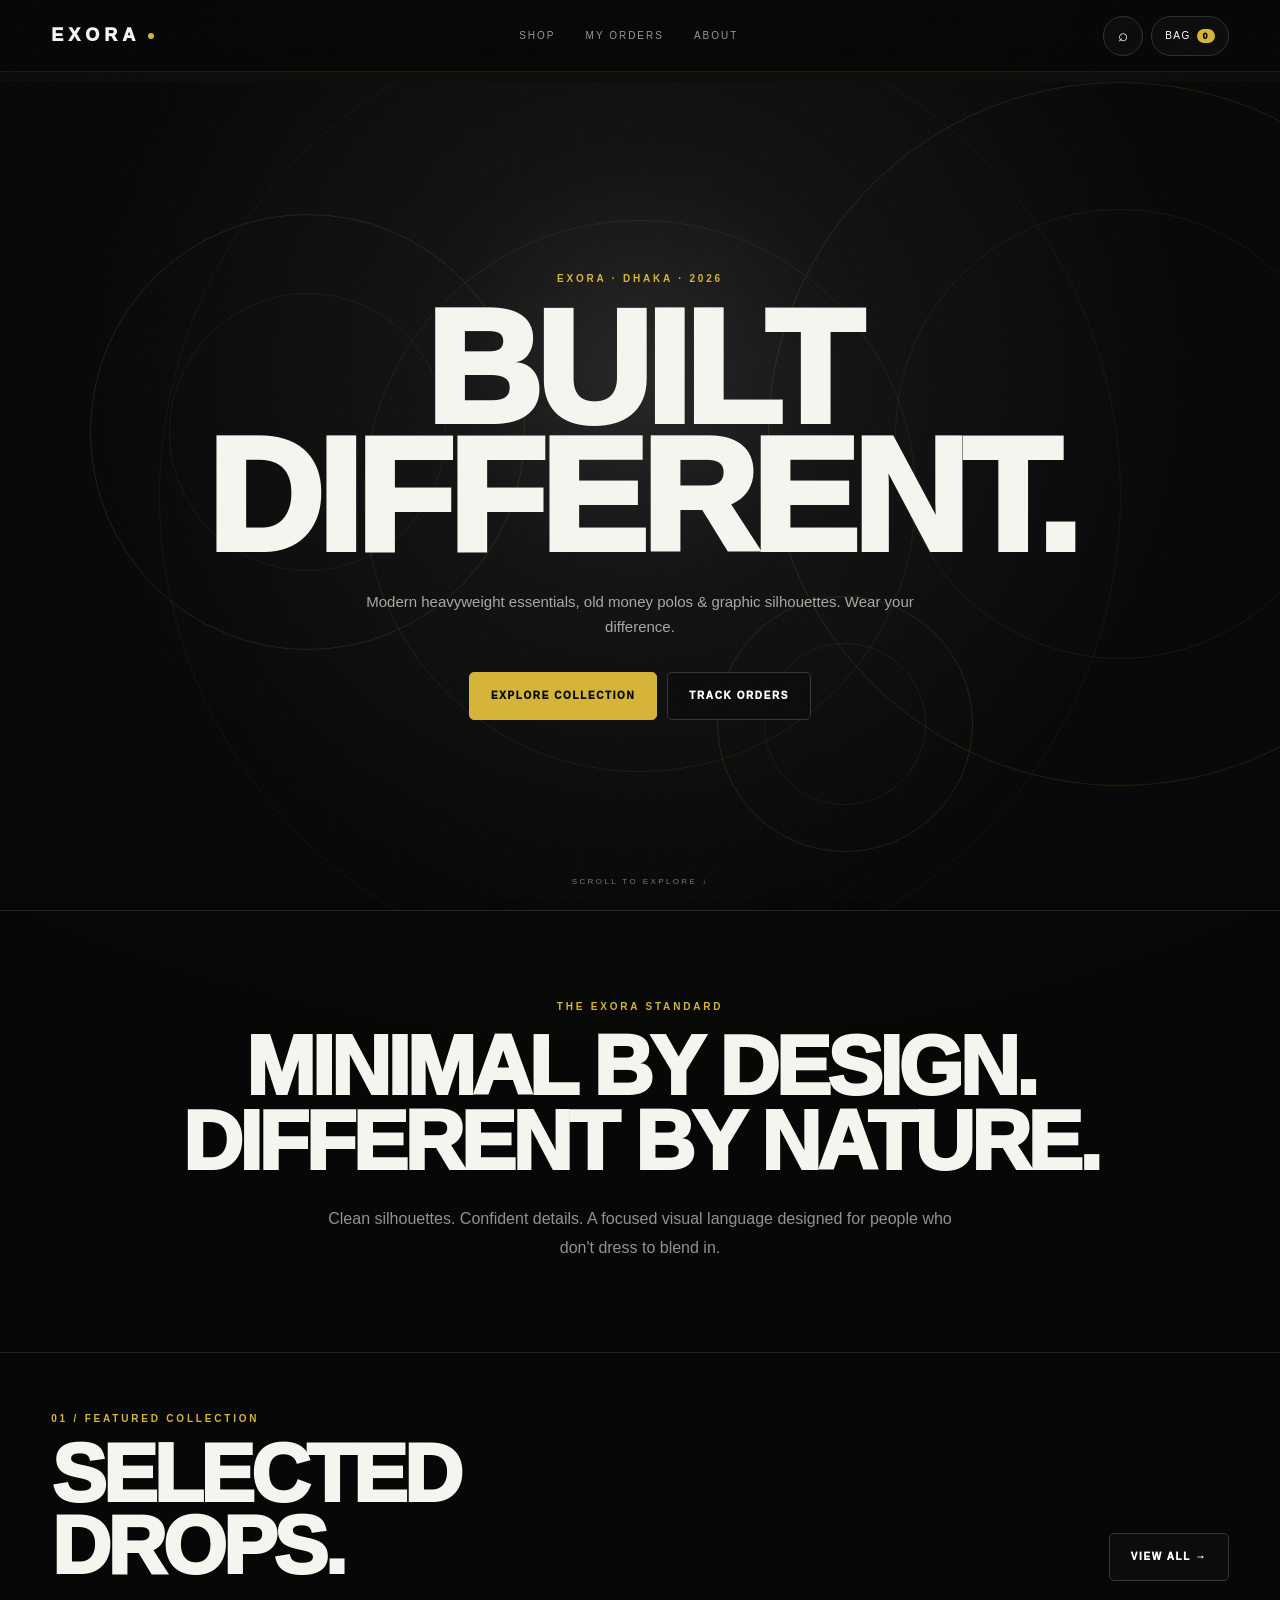
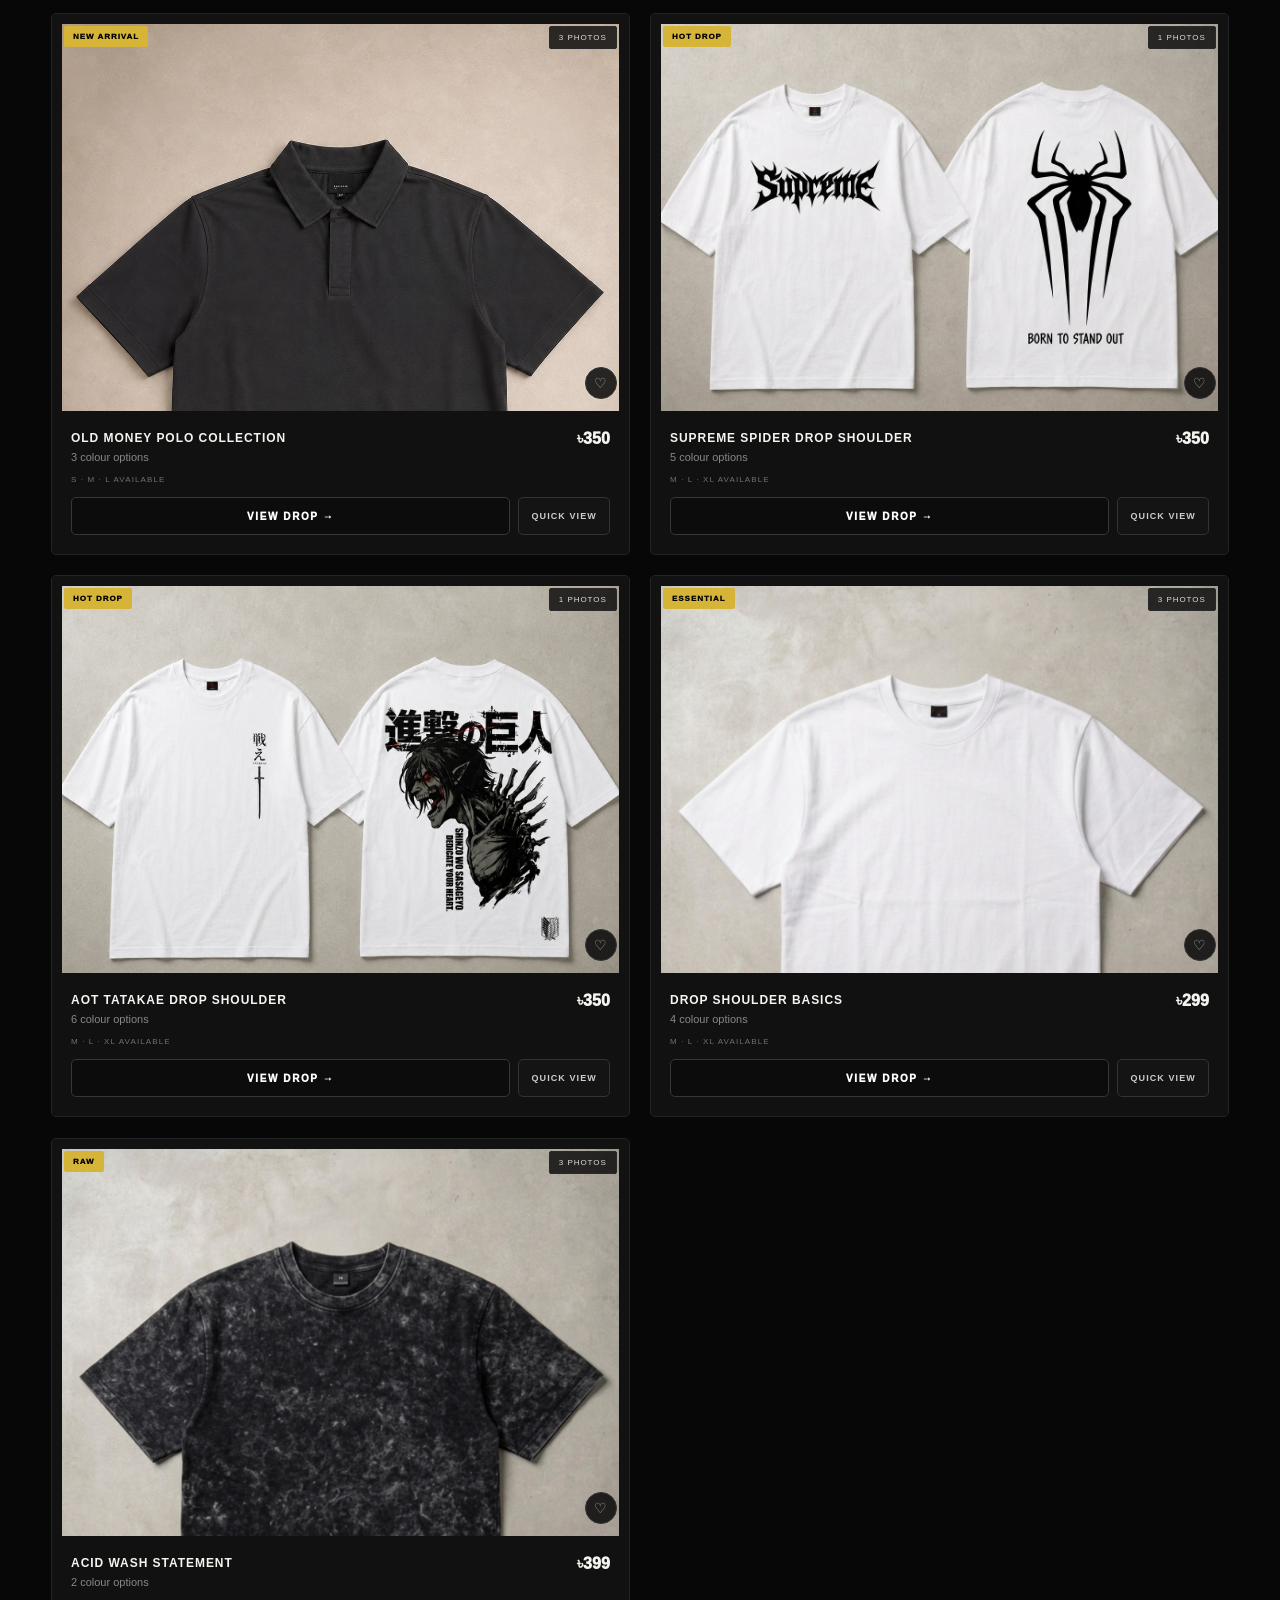
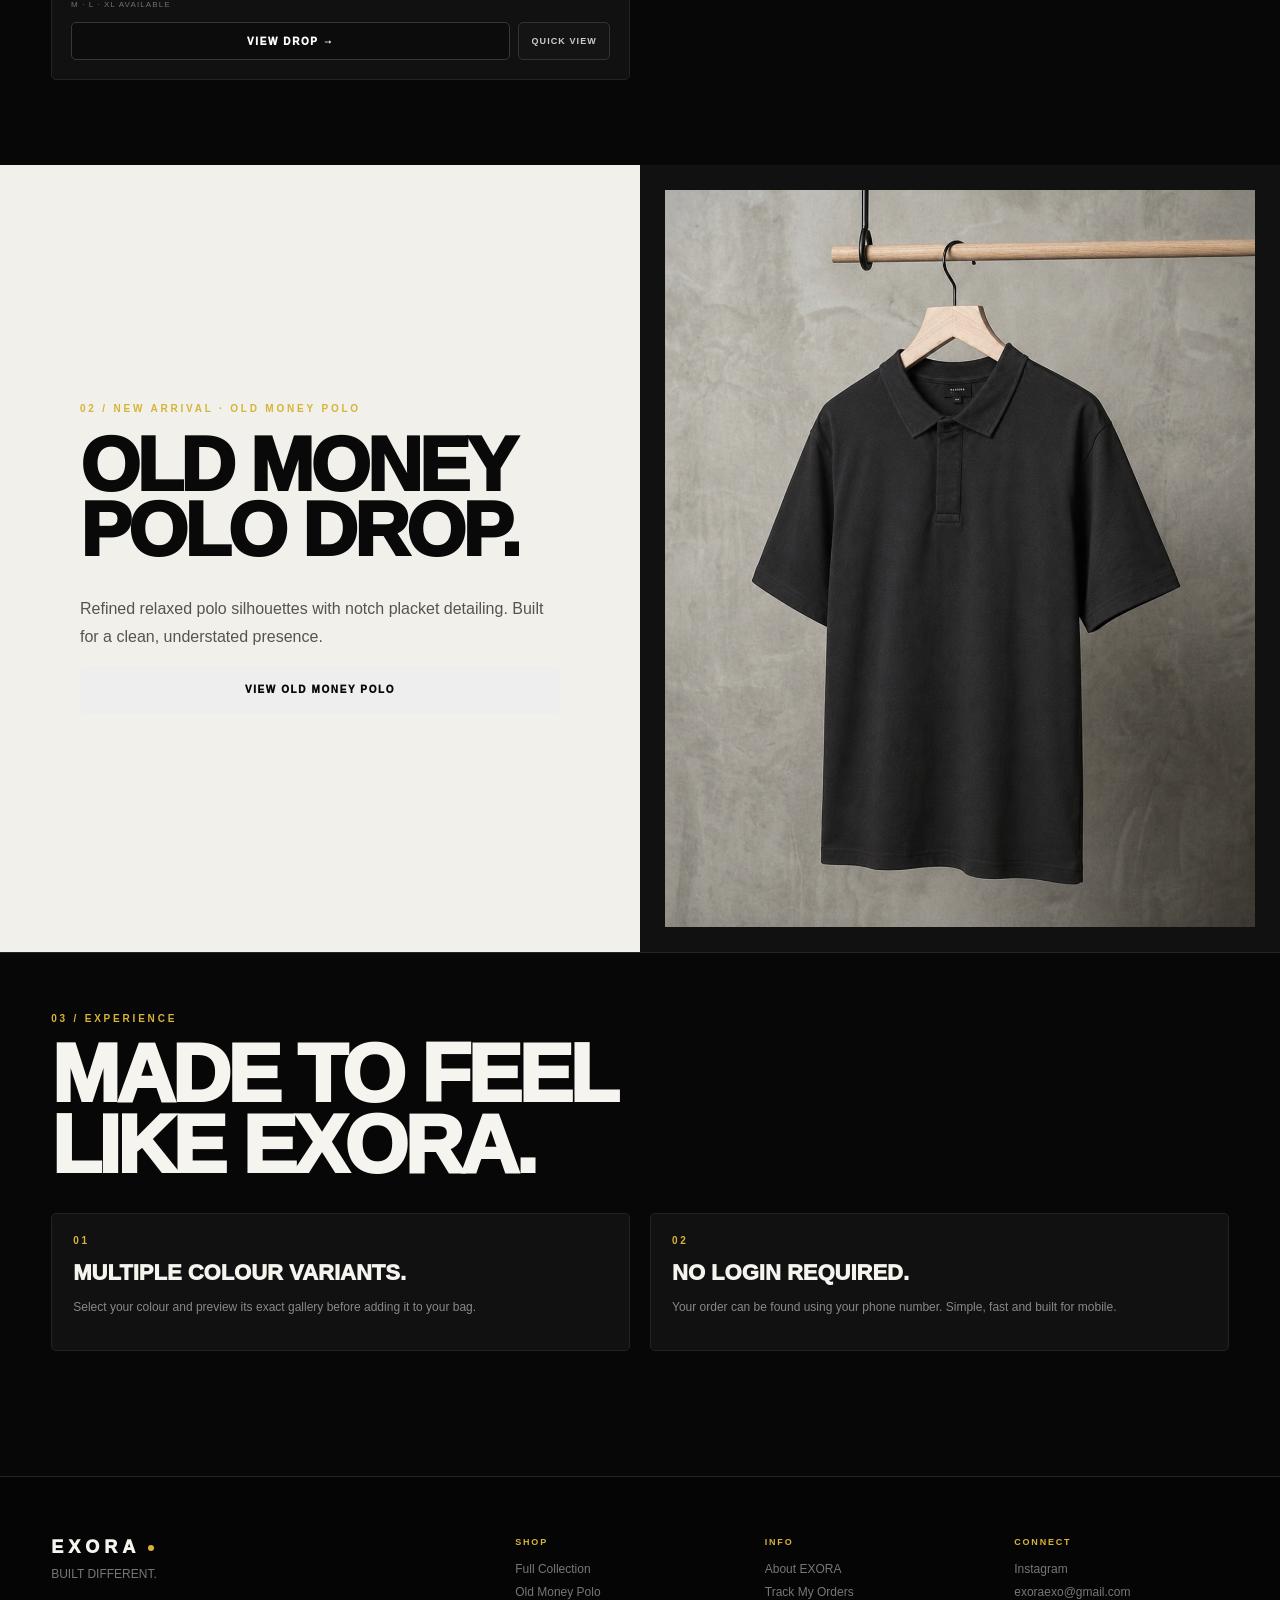
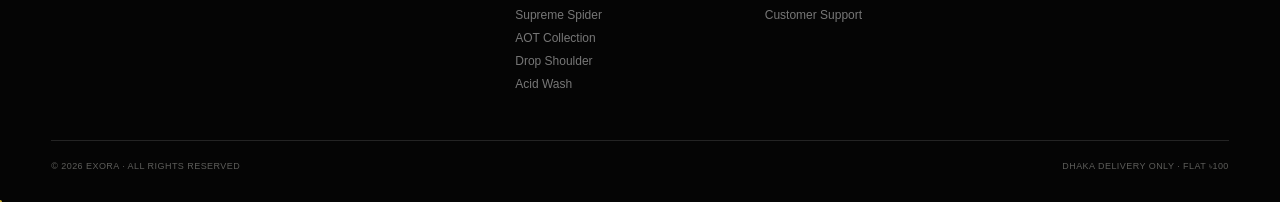
==== commit e39588b4: "Add files via upload" ====
--- a/index.html
+++ b/index.html
@@ -1,40 +1,923 @@
-<!doctype html><html lang="en"><head>
-<meta charset="utf-8"><meta name="viewport" content="width=device-width,initial-scale=1,viewport-fit=cover">
-<meta name="theme-color" content="#070707"><meta name="description" content="EXORA — modern essentials, graphic silhouettes & old money polos. Dhaka delivery. COD and bKash available.">
-<meta property="og:title" content="EXORA — Built Different."><meta property="og:description" content="EXORA — modern essentials, graphic silhouettes & old money polos. Dhaka delivery. COD and bKash available.">
+<!doctype html>
+<html lang="en">
+<head>
+<meta charset="utf-8">
+<meta name="viewport" content="width=device-width,initial-scale=1,viewport-fit=cover">
+<meta name="theme-color" content="#070707">
+<meta name="description" content="EXORA — modern essentials, graphic heavyweights & old money polos. Dhaka delivery. COD and bKash available.">
+<meta property="og:title" content="EXORA — Built Different.">
+<meta property="og:description" content="Modern essentials. Graphic silhouettes. Old money polos.">
 <title>EXORA — Built Different.</title>
-<link rel="stylesheet" href="css/core.css"><link rel="stylesheet" href="css/cinematic.css"><link rel="stylesheet" href="css/responsive.css">
-</head><body data-page="home">
-<div id="exora-progress"></div><div id="toast" class="toast"></div>
-<header class="header"><div class="shell header-in">
-<div class="brand-group"><button class="header-back" onclick="history.back()">❮</button><a class="brand" href="index.html">EXORA<span class="brand-dot"></span></a></div>
-<nav id="mainNav" class="nav"><a href="shop.html">SHOP</a><a href="orders.html">MY ORDERS</a><a href="wishlist.html">WISHLIST</a><a href="about.html">ABOUT</a></nav>
-<div class="header-actions"><button class="icon-btn" data-search-open>⌕</button><a class="bag-btn" href="cart.html">BAG <span class="bag-count" data-bag-count>0</span></a><button class="icon-btn mobile-menu" onclick="toggleMobileNav()">☰</button></div>
-</div></header>
+<style>
+:root{
+  --bg:#070707;--surface:#0d0d0d;--card:#111;--card2:#151515;
+  --text:#f5f4ef;--muted:#92928e;--line:#242424;
+  --gold:#d5b437;--gold2:#f0d45b;--danger:#e65252;
+  --green:#77b889;--radius:5px;--shadow:0 24px 70px rgba(0,0,0,.48);
+  --exora-ease:cubic-bezier(.16,1,.3,1);
+}
+*{box-sizing:border-box;-webkit-tap-highlight-color:transparent}
+html{scroll-behavior:smooth}
+body{margin:0;background:var(--bg);color:var(--text);font-family:-apple-system,BlinkMacSystemFont,"Segoe UI",Roboto,Arial,sans-serif;overflow-x:hidden}
+body.modal-open{overflow:hidden}
+button,input,select,textarea{font:inherit}
+button{cursor:pointer;border:0;background:none}
+a{color:inherit;text-decoration:none;cursor:pointer}
+.shell{width:min(1240px,92vw);margin:auto}
+.page{min-height:65vh;padding-top:10px}
+.muted{color:var(--muted)}
+.eyebrow{font-size:10px;letter-spacing:.28em;color:var(--gold);font-weight:800;text-transform:uppercase}
+.view{animation:viewIn .35s ease both}
+@keyframes viewIn{from{opacity:0;transform:translateY(7px)}to{opacity:1;transform:none}}
+@keyframes pulse{0%,100%{opacity:.55}50%{opacity:1}}
+.animate-on-scroll{opacity:0;transform:translateY(28px);transition:opacity .7s cubic-bezier(.16,1,.3,1),transform .7s cubic-bezier(.16,1,.3,1)}
+.animate-from-left{transform:translateX(-35px)}
+.animate-from-right{transform:translateX(35px)}
+.animate-on-scroll.animated{opacity:1;transform:none}
+
+/* SCROLL PROGRESS */
+#exoraProgress{position:fixed;top:0;left:0;height:2px;width:0;z-index:9999;background:var(--gold);box-shadow:0 0 12px rgba(213,180,55,.4);transition:width .1s linear}
+
+/* HEADER */
+.header{position:sticky;top:0;z-index:60;height:72px;background:rgba(7,7,7,.92);border-bottom:1px solid rgba(255,255,255,.08);backdrop-filter:blur(22px);-webkit-backdrop-filter:blur(22px)}
+.header-in{height:100%;display:flex;align-items:center;justify-content:space-between;gap:18px}
+.brand{font-weight:950;letter-spacing:.28em;font-size:18px;display:inline-flex;align-items:center;gap:8px;cursor:pointer}
+.brand-dot{width:6px;height:6px;background:var(--gold);border-radius:50%;display:inline-block}
+.brand-group{display:flex;align-items:center;gap:10px}
+.header-back{display:none;width:38px;height:38px;border:1px solid #303030;border-radius:50%;background:#0d0d0d;color:#fff;align-items:center;justify-content:center;font-size:15px;transition:all .2s;cursor:pointer}
+.header-back:hover,.header-back:active{border-color:var(--gold);color:var(--gold);background:rgba(213,180,55,.08)}
+.nav{display:flex;gap:30px;align-items:center}
+.nav a{font-size:10px;letter-spacing:.2em;color:#bbb;opacity:.8;padding:25px 0;position:relative;cursor:pointer}
+.nav a:hover,.nav a.active{color:var(--gold);opacity:1}
+.nav a.active:after{content:"";position:absolute;left:0;right:0;bottom:0;height:2px;background:var(--gold)}
+.header-actions{display:flex;gap:8px;align-items:center}
+.icon-btn,.bag-btn{height:40px;border:1px solid #303030;background:#0c0c0c;color:#fff;border-radius:999px;display:inline-flex;align-items:center;justify-content:center;transition:.2s;cursor:pointer}
+.icon-btn{width:40px;font-size:17px}
+.bag-btn{padding:0 13px;font-size:10px;letter-spacing:.15em;gap:6px}
+.icon-btn:hover,.bag-btn:hover{border-color:var(--gold);color:var(--gold)}
+.bag-count{background:var(--gold);color:#000;border-radius:10px;min-width:18px;padding:2px 5px;font-size:9px;font-weight:950}
+.mobile-menu{display:none}
+
+/* BUTTONS */
+.btn{min-height:48px;padding:0 21px;border:1px solid #eee;background:#eee;color:#080808;border-radius:var(--radius);font-size:10px;font-weight:950;letter-spacing:.16em;text-transform:uppercase;display:inline-flex;align-items:center;justify-content:center;transition:transform .22s,background .22s,border-color .22s,color .22s,box-shadow .22s;cursor:pointer}
+.btn:hover{transform:translateY(-2px)}
+.btn.dark{background:#0c0c0c;color:#fff;border-color:#373737}
+.btn.dark:hover{border-color:var(--gold);color:var(--gold)}
+.btn.gold{background:var(--gold);border-color:var(--gold);color:#080808}
+.btn.gold:hover{background:var(--gold2);border-color:var(--gold2);box-shadow:0 10px 30px rgba(213,180,55,.12)}
+.btn.danger{background:rgba(230,82,82,.12);border-color:#914848;color:#ff9b9b}
+.btn.danger:hover{background:var(--danger);color:#fff}
+.btn.full{width:100%}
+.btn:disabled{opacity:.45;cursor:not-allowed;transform:none}
+
+/* HERO */
+.hero{min-height:calc(100vh - 72px);min-height:calc(100svh - 72px);display:grid;place-items:center;text-align:center;position:relative;overflow:hidden;background:radial-gradient(circle at 50% 35%,#272727 0,#131313 25%,#070707 69%)}
+.hero:before{content:"";position:absolute;width:75vw;height:75vw;border:1px solid rgba(255,255,255,.045);border-radius:50%;pointer-events:none}
+.hero:after{content:"";position:absolute;width:43vw;height:43vw;border:1px solid rgba(213,180,55,.09);border-radius:50%;pointer-events:none}
+.hero-inner{position:relative;z-index:2;padding:70px 0}
+.hero h1{font-size:clamp(58px,12.5vw,160px);line-height:.8;letter-spacing:-.035em;margin:21px 0 28px;font-weight:950;text-transform:uppercase}
+.hero p{max-width:600px;margin:0 auto 32px;color:#a9a9a4;line-height:1.7;font-size:15px}
+.hero-actions{display:flex;justify-content:center;gap:10px;flex-wrap:wrap}
+.hero-scroll{position:absolute;bottom:24px;left:50%;transform:translateX(-50%);font-size:8px;letter-spacing:.3em;color:#777;text-transform:uppercase;animation:pulse 2.2s infinite}
+
+/* SECTIONS */
+.section{padding:60px 0 85px;overflow:hidden}
+.section-head{display:flex;align-items:flex-end;justify-content:space-between;gap:25px;margin-bottom:32px;flex-wrap:wrap}
+.section-head h2,.page-title{font-size:clamp(36px,6.4vw,82px);line-height:.87;letter-spacing:-.045em;margin:14px 0 0;font-weight:950;text-transform:uppercase}
+.page-title{margin-top:7px}
+.intro{padding:90px 0;border-top:1px solid var(--line);border-bottom:1px solid var(--line);text-align:center}
+.intro h2{font-size:clamp(38px,6.5vw,84px);line-height:.9;letter-spacing:-.045em;margin:18px auto 25px;font-weight:950}
+.intro p{max-width:650px;margin:auto;color:var(--muted);line-height:1.8}
+.feature{display:grid;grid-template-columns:1fr 1fr;border-bottom:1px solid var(--line)}
+.feature-copy{padding:80px;background:#f1f0eb;color:#090909;display:flex;flex-direction:column;justify-content:center}
+.feature-copy h2{font-size:clamp(42px,6vw,85px);line-height:.84;margin:18px 0;font-weight:950;letter-spacing:-.045em}
+.feature-copy p{max-width:500px;color:#55554f;line-height:1.7}
+.feature-img{min-height:480px;background:#111;display:grid;place-items:center;padding:25px;overflow:hidden}
+.feature-img img{width:100%;height:100%;object-fit:contain;transition:transform .8s var(--exora-ease)}
+.feature-img:hover img{transform:scale(1.035)}
+
+/* PRODUCTS */
+.products{display:grid;grid-template-columns:repeat(2,minmax(0,1fr));gap:20px}
+.product-card{background:var(--card);border:1px solid var(--line);border-radius:var(--radius);overflow:hidden;transition:transform .3s,border-color .3s,box-shadow .3s;display:flex;flex-direction:column;position:relative}
+.product-card:hover{transform:translateY(-5px);border-color:#3b3b3b;box-shadow:var(--shadow)}
+.product-image{aspect-ratio:16/11;background:#121212;position:relative;display:grid;place-items:center;padding:10px;overflow:hidden;cursor:pointer}
+.product-image img{width:100%;height:100%;object-fit:contain;transition:transform .55s cubic-bezier(.2,.8,.2,1)}
+.product-card:hover .product-image img{transform:scale(1.045)}
+.badge-tag,.photo-count{position:absolute;top:12px;padding:6px 9px;font-size:8px;letter-spacing:.12em;z-index:2;border-radius:2px}
+.badge-tag{left:12px;background:var(--gold);color:#000;font-weight:950;text-transform:uppercase}
+.photo-count{right:12px;background:rgba(0,0,0,.78);border:1px solid #292929;color:#ddd}
+.product-info{padding:19px;flex-grow:1;display:flex;flex-direction:column;justify-content:space-between}
+.product-top{display:flex;justify-content:space-between;gap:12px}
+.product-name{font-size:12px;line-height:1.4;letter-spacing:.08em;margin:0 0 5px;font-weight:850;text-transform:uppercase;transition:color .25s}
+.product-card:hover .product-name{color:#fff}
+.product-color{font-size:11px;color:#888}
+.price{font-size:16px;font-weight:950;white-space:nowrap;color:var(--text)}
+.product-meta{font-size:8px;color:#70706c;letter-spacing:.14em;margin-top:12px;text-transform:uppercase}
+.card-actions{display:flex;gap:8px;margin-top:13px}
+.card-btn{flex:1;min-height:38px}
+
+/* WISHLIST & QUICK VIEW ACTION BUTTONS */
+.exora-wish{
+  position:absolute;right:12px;bottom:12px;z-index:4;
+  width:32px;height:32px;border-radius:50%;
+  display:grid;place-items:center;background:rgba(7,7,7,.85);
+  border:1px solid #333;color:#aaa;font-size:14px;
+  backdrop-filter:blur(8px);transition:.25s var(--exora-ease);cursor:pointer;
+}
+.exora-wish:hover,.exora-wish.active{color:var(--gold);border-color:var(--gold);background:rgba(18,18,18,.95)}
+.exora-qv-trigger{
+  background:#141414;border:1px solid #333;color:#ccc;
+  min-height:38px;padding:0 12px;font-size:9px;font-weight:800;
+  letter-spacing:.12em;text-transform:uppercase;border-radius:var(--radius);
+  transition:all .2s;
+}
+.exora-qv-trigger:hover{border-color:var(--gold);color:var(--gold)}
+
+/* FILTERS */
+.filters{display:flex;gap:7px;overflow-x:auto;padding:2px 0 10px;scrollbar-width:none}
+.filters::-webkit-scrollbar{display:none}
+.filter{white-space:nowrap;min-height:40px;padding:0 14px;font-size:9px}
+
+/* DETAIL */
+.variant-layout{display:grid;grid-template-columns:1.08fr .92fr;gap:45px}
+.gallery{position:sticky;top:96px;align-self:start}
+.gallery-main{aspect-ratio:16/11;background:#111;border:1px solid var(--line);position:relative;display:grid;place-items:center;overflow:hidden;cursor:zoom-in;border-radius:var(--radius)}
+.gallery-main img{width:100%;height:100%;object-fit:contain;transition:transform .8s var(--exora-ease)}
+.gallery-main:hover img{transform:scale(1.025)}
+.zoom-hint{position:absolute;right:10px;bottom:10px;padding:5px 8px;background:rgba(0,0,0,.72);font-size:8px;letter-spacing:.12em;color:#aaa}
+.thumbs{display:flex;gap:9px;margin-top:11px;overflow:auto;padding-bottom:4px}
+.thumbs button{flex:0 0 94px;width:94px;height:70px;padding:0;background:#101010;border:1px solid #303030;position:relative;overflow:hidden;border-radius:2px;cursor:pointer}
+.thumbs button.active{border-color:var(--gold);box-shadow:inset 0 0 0 1px var(--gold)}
+.thumbs img{width:100%;height:100%;object-fit:contain}
+.thumbs span{position:absolute;left:4px;bottom:4px;background:rgba(0,0,0,.8);padding:3px 5px;font-size:7px;color:#fff}
+.gallery-note{font-size:9px;color:#666;letter-spacing:.1em;text-transform:uppercase;margin-top:9px}
+.product-detail h1{font-size:clamp(34px,5vw,68px);line-height:.88;margin:10px 0 16px;font-weight:950;letter-spacing:-.04em}
+.detail-price{font-size:27px;color:var(--gold);font-weight:950;margin:20px 0}
+.detail-copy{border-top:1px solid var(--line);border-bottom:1px solid var(--line);padding:20px 0;color:#bdbdb8;line-height:1.75;font-size:14px}
+.specs{background:#101010;border:1px solid var(--line);padding:17px;margin-top:18px;border-radius:var(--radius)}
+.spec{display:flex;justify-content:space-between;gap:20px;padding:7px 0;color:#888;font-size:12px}
+.spec b{color:#eee;text-align:right}
+.selector{margin:22px 0}
+.selector-title{font-size:9px;color:var(--gold);letter-spacing:.16em;font-weight:850;text-transform:uppercase;margin-bottom:11px}
+.swatches,.sizes{display:flex;gap:8px;flex-wrap:wrap}
+.swatch,.size-btn{min-height:44px;background:#111;color:#ddd;border:1px solid #333;padding:0 14px;border-radius:var(--radius);font-size:11px;font-weight:700;transition:.2s;cursor:pointer}
+.swatch{display:inline-flex;align-items:center;gap:8px}
+.swatch.active,.size-btn.active{border-color:var(--gold);background:#19170f;color:#fff;box-shadow:0 0 12px rgba(213,180,55,.15)}
+.dot{width:13px;height:13px;border-radius:50%;border:1px solid #666}
+.stock-note{display:flex;align-items:center;gap:7px;color:#858581;font-size:10px;margin:14px 0}
+.stock-dot{width:6px;height:6px;background:var(--green);border-radius:50%}
+.detail-actions{display:grid;grid-template-columns:1fr 1fr;gap:10px}
+
+/* CART / CHECKOUT */
+.cart-layout{display:grid;grid-template-columns:1.35fr .65fr;gap:24px}
+.cart-row{display:grid;grid-template-columns:100px 1fr auto;gap:18px;align-items:center;background:#101010;border:1px solid var(--line);padding:13px;margin-bottom:11px;border-radius:var(--radius)}
+.cart-row img{width:100px;height:80px;object-fit:contain;background:#151515;border-radius:2px}
+.cart-actions{display:flex;gap:9px;align-items:center;margin-top:10px}
+.qty{display:flex;border:1px solid #333;border-radius:2px;overflow:hidden}
+.qty button{width:33px;height:35px;background:#0b0b0b;color:#fff;font-size:14px;font-weight:bold}
+.qty span{width:36px;display:grid;place-items:center;font-size:12px;font-weight:700}
+.summary{background:#111;border:1px solid var(--line);padding:23px;position:sticky;top:95px;height:max-content;border-radius:var(--radius)}
+.summary .line{display:flex;justify-content:space-between;margin:11px 0;color:#bbb;font-size:13px}
+.summary .total{border-top:1px solid var(--line);padding-top:16px;margin-top:16px;color:#fff;font-size:19px;font-weight:950}
+.empty{padding:45px 20px;text-align:center;background:#101010;border:1px solid var(--line);color:#888;letter-spacing:.12em;font-size:12px;font-weight:800;border-radius:var(--radius);text-transform:uppercase}
+.form{background:#101010;border:1px solid var(--line);padding:24px;border-radius:var(--radius)}
+.form-grid{display:grid;grid-template-columns:1fr 1fr;gap:15px}
+.field.full{grid-column:1/-1}
+.field label{display:block;font-size:9px;letter-spacing:.15em;color:#999;text-transform:uppercase;margin-bottom:7px;font-weight:800}
+.field input{width:100%;height:46px;background:#080808;border:1px solid #333;color:#fff;padding:0 13px;outline:none;border-radius:var(--radius);font-size:14px}
+.field input:focus{border-color:var(--gold)}
+.paybox{margin:18px 0;padding:16px;background:#0b0b0b;border:1px solid #2a2a2a;border-radius:var(--radius)}
+.notice{background:#0c0c0c;border:1px solid #282828;padding:13px;color:#969691;font-size:11px;line-height:1.6;border-radius:var(--radius)}
+
+/* ORDERS & STEP TRACKER */
+.orders-grid{max-width:820px;display:grid;gap:16px;margin-top:22px}
+.order-card{background:#111;border:1px solid var(--line);padding:21px;border-radius:var(--radius)}
+.order-card h3{font-size:22px;margin:14px 0 7px;font-weight:950}
+.order-card p{color:#888;font-size:12px;line-height:1.65}
+.status{display:inline-flex;padding:6px 10px;border:1px solid #444;font-size:8px;letter-spacing:.15em;text-transform:uppercase;font-weight:950;border-radius:2px}
+.status.pending{color:#e8ca70;border-color:#806a30;background:rgba(128,106,48,.1)}
+.status.confirmed{color:#93e1a6;border-color:#477555;background:rgba(71,117,85,.1)}
+.status.cancelled{color:#ff9292;border-color:#7a4444;background:rgba(122,68,68,.1)}
+.order-actions{display:flex;gap:9px;flex-wrap:wrap;margin-top:18px}
+.track{display:grid;grid-template-columns:repeat(5,1fr);gap:4px;margin:25px 0}
+.track-step{position:relative;text-align:center;color:#666;font-size:8px;letter-spacing:.08em;text-transform:uppercase;font-weight:700}
+.track-step:before{content:"";display:block;width:14px;height:14px;border-radius:50%;border:1px solid #444;background:#111;margin:0 auto 8px}
+.track-step.done{color:var(--green)}
+.track-step.done:before{background:var(--green);border-color:var(--green);box-shadow:0 0 0 4px rgba(119,184,137,.1)}
+
+/* ABOUT / FOOTER */
+.about-grid{display:grid;grid-template-columns:1fr 1fr;gap:55px;align-items:center}
+.markbox{min-height:430px;display:grid;place-items:center;background:radial-gradient(circle,#292929,#090909 65%);border:1px solid var(--line);border-radius:var(--radius)}
+.markbox img{width:45%;max-width:270px;filter:grayscale(1) brightness(2)}
+.footer{border-top:1px solid var(--line);background:#050505;padding:60px 0 30px;margin-top:40px}
+.footgrid{display:grid;grid-template-columns:2fr 1fr 1fr 1fr;gap:35px}
+.footer h4{font-size:9px;letter-spacing:.2em;color:var(--gold);margin:0 0 15px;text-transform:uppercase}
+.footer a,.footer p{display:block;color:#777;font-size:12px;margin:9px 0}
+.footer a:hover{color:#fff}
+.copy{border-top:1px solid var(--line);margin-top:40px;padding-top:20px;display:flex;justify-content:space-between;gap:10px;flex-wrap:wrap;color:#5d5d5a;font-size:9px;letter-spacing:.05em}
+
+/* QUICK VIEW MODAL */
+#exoraQuickView{
+  position:fixed;inset:0;z-index:5000;display:none;
+  align-items:center;justify-content:center;padding:18px;
+  background:rgba(0,0,0,.85);backdrop-filter:blur(18px);
+}
+#exoraQuickView.open{display:flex}
+.exora-qv-card{
+  width:min(900px,96vw);max-height:90vh;overflow:auto;
+  display:grid;grid-template-columns:1fr 1fr;
+  background:#0e0e0e;border:1px solid #303030;
+  box-shadow:0 35px 100px rgba(0,0,0,.7);
+  border-radius:var(--radius);position:relative;
+}
+.exora-qv-media{min-height:360px;background:#111;display:grid;place-items:center;padding:20px}
+.exora-qv-media img{width:100%;height:100%;max-height:500px;object-fit:contain}
+.exora-qv-info{padding:30px;display:flex;flex-direction:column;justify-content:center}
+.exora-qv-info h2{font-size:clamp(24px,3.5vw,42px);line-height:.95;margin:10px 0 14px;letter-spacing:-.04em}
+.exora-qv-close{
+  position:absolute;right:16px;top:16px;width:38px;height:38px;
+  border-radius:50%;background:#151515;border:1px solid #3b3b3b;
+  color:#fff;font-size:22px;z-index:10;display:grid;place-items:center;cursor:pointer
+}
+.exora-qv-price{font-size:22px;font-weight:950;color:var(--gold);margin-bottom:14px}
+.exora-qv-colours{display:flex;gap:8px;flex-wrap:wrap;margin:10px 0 20px}
+.exora-qv-colours button{
+  background:#111;color:#ddd;border:1px solid #333;padding:8px 12px;
+  font-size:9px;letter-spacing:.08em;border-radius:var(--radius);cursor:pointer
+}
+.exora-qv-colours button:hover{border-color:var(--gold);color:#fff}
+
+/* MODALS / TOAST */
+.lightbox,.search-overlay{position:fixed;inset:0;z-index:200;background:rgba(0,0,0,.93);backdrop-filter:blur(12px);display:none}
+.lightbox.open{display:grid;place-items:center;padding:20px}
+.lightbox img{max-width:92vw;max-height:86vh;object-fit:contain}
+.close-round{position:absolute;right:18px;top:18px;width:44px;height:44px;border-radius:50%;background:#181818;border:1px solid #333;color:#fff;font-size:25px;display:grid;place-items:center;cursor:pointer}
+.search-overlay.open{display:flex;align-items:flex-start;padding:95px 20px}
+.search-box{width:min(720px,100%);margin:auto;background:#101010;border:1px solid #333;padding:25px;border-radius:var(--radius)}
+.search-box input{width:100%;height:52px;background:#080808;color:#fff;border:1px solid #333;padding:0 15px;font-size:16px;outline:none;border-radius:var(--radius)}
+.search-result{padding:13px 0;border-bottom:1px solid #292929;display:block}
+.toast{position:fixed;right:20px;bottom:20px;z-index:250;background:var(--gold);color:#000;padding:13px 18px;font-size:10px;font-weight:950;letter-spacing:.1em;border-radius:var(--radius);transform:translateY(90px);opacity:0;transition:.3s;box-shadow:0 10px 30px rgba(0,0,0,.5)}
+.toast.show{transform:none;opacity:1}
+
+/* RESPONSIVE */
+@media(max-width:950px){
+  .nav{display:none;position:absolute;top:72px;left:0;right:0;background:#0b0b0b;border-bottom:1px solid var(--line);padding:18px 4vw;flex-direction:column;gap:0;box-shadow:var(--shadow)}
+  .nav.open{display:flex}.nav a{padding:14px 0}
+  .nav a.active:after{display:none}.mobile-menu{display:inline-flex}
+  .feature,.about-grid,.variant-layout{grid-template-columns:1fr}
+  .gallery{position:static}.feature-img{min-height:360px}
+  .cart-layout{grid-template-columns:1fr}.summary{position:static}
+  .footgrid{grid-template-columns:1fr 1fr}.footgrid>div:first-child{grid-column:1/-1}
+  .exora-qv-card{grid-template-columns:1fr;max-height:92vh}
+  .exora-qv-media{min-height:260px}
+  .exora-qv-info{padding:20px}
+}
+@media(max-width:640px){
+  .header{height:66px}.nav{top:66px}
+  .header-back{display:inline-flex} /* VISIBLE BACK BUTTON ON MOBILE */
+  .brand{font-size:16px}.bag-btn{padding:0 10px}
+  .hero{min-height:calc(100svh - 66px)}.hero-inner{padding:50px 0}
+  .hero h1{font-size:52px}.hero p{font-size:13px;padding:0 10px}
+  .section{padding:45px 0 60px}.intro{padding:70px 0}
+  .section-head{align-items:flex-start}.section-head .btn{width:100%}
+  .products{grid-template-columns:1fr 1fr;gap:12px}
+  .product-info{padding:12px;min-height:132px}.product-name{font-size:10px}.price{font-size:13px}
+  .product-meta{font-size:7px}.card-btn{font-size:8px;padding:0 8px}
+  .feature-copy{padding:45px 20px}.feature-img{min-height:260px}
+  .form-grid{grid-template-columns:1fr}.field.full{grid-column:auto}
+  .cart-row{grid-template-columns:70px 1fr;gap:11px}.cart-row img{width:70px;height:60px}
+  .detail-actions{grid-template-columns:1fr}.track-step{font-size:7px}
+  .footgrid{grid-template-columns:1fr}.footgrid>div:first-child{grid-column:auto}
+  .page-title{font-size:34px}.hero-actions .btn{width:100%}
+  .card-actions{flex-direction:column;gap:6px}
+}
+@media(prefers-reduced-motion:reduce){
+  *,*:before,*:after{scroll-behavior:auto!important;animation:none!important;transition:none!important}
+  .animate-on-scroll{opacity:1;transform:none}
+}
+</style>
+
+<style id="exora-v4-ultra">
+:root{--v4ease:cubic-bezier(.16,1,.3,1);--v4gold:var(--gold,#d5b437)}
+body{background:radial-gradient(circle at 50% -10%,rgba(213,180,55,.055),transparent 30%),#070707}
+body:after{content:"";position:fixed;inset:0;pointer-events:none;z-index:9990;opacity:.025;mix-blend-mode:screen;background-image:url("data:image/svg+xml,%3Csvg xmlns='http://www.w3.org/2000/svg' width='180' height='180'%3E%3Cfilter id='n'%3E%3CfeTurbulence baseFrequency='.85' numOctaves='2' stitchTiles='stitch'/%3E%3C/filter%3E%3Crect width='100%25' height='100%25' filter='url(%23n)'/%3E%3C/svg%3E")}
+#v4-progress{position:fixed;left:0;top:0;height:2px;width:0;background:var(--v4gold);z-index:10020;box-shadow:0 0 18px rgba(213,180,55,.55)}
+#v4-cursor,#v4-dot{position:fixed;pointer-events:none;z-index:10030;display:none}
+#v4-cursor{width:32px;height:32px;border:1px solid rgba(213,180,55,.85);border-radius:50%;transform:translate(-50%,-50%);transition:width .3s var(--v4ease),height .3s var(--v4ease),background .3s}
+#v4-dot{width:4px;height:4px;background:var(--v4gold);border-radius:50%;transform:translate(-50%,-50%)}
+body.v4-pointer #v4-cursor,body.v4-pointer #v4-dot{display:block}
+body.v4-hover #v4-cursor{width:60px;height:60px;background:rgba(213,180,55,.08)}
+.v4-hero{position:absolute;inset:0;overflow:hidden;pointer-events:none}
+.v4-orb{position:absolute;border:1px solid rgba(213,180,55,.13);border-radius:50%;animation:v4Float 9s ease-in-out infinite}
+.v4-orb.a{width:34vw;height:34vw;left:7%;top:16%}.v4-orb.b{width:55vw;height:55vw;right:-15%;top:0;animation-delay:-3s}.v4-orb.c{width:20vw;height:20vw;right:24%;bottom:7%;animation-delay:-6s}
+.v4-orb:after{content:"";position:absolute;inset:18%;border:1px solid rgba(255,255,255,.055);border-radius:50%}
+@keyframes v4Float{50%{transform:translate3d(0,-18px,0) rotate(7deg)}}
+.hero .shell,.hero .hero-in{position:relative;z-index:2}
+.hero .hero-title{transform:translateZ(0);text-shadow:0 18px 60px rgba(0,0,0,.55)}
+.hero .hero-title .word{display:inline-block;animation:v4Word .9s var(--v4ease) both}
+.hero .hero-title .word:nth-child(2){animation-delay:.08s}
+@keyframes v4Word{from{opacity:0;transform:translateY(35px) rotateX(35deg)}to{opacity:1;transform:none}}
+.product-card{transform-style:preserve-3d;will-change:transform;transition:box-shadow .45s var(--v4ease),border-color .35s,transform .18s linear!important}
+.product-card:hover{box-shadow:0 28px 70px rgba(0,0,0,.45)}
+.product-card .product-image{overflow:hidden;transform-style:preserve-3d}
+.product-card .product-image:before{content:"";position:absolute;inset:-45%;z-index:2;pointer-events:none;background:linear-gradient(115deg,transparent 40%,rgba(255,255,255,.13) 49%,transparent 58%);transform:translateX(-65%) rotate(8deg);transition:transform 1s var(--v4ease)}
+.product-card:hover .product-image:before{transform:translateX(65%) rotate(8deg)}
+.product-card img{transition:transform .8s var(--v4ease),filter .5s!important}
+.product-card:hover img{transform:scale(1.035)}
+.v4-quick{position:absolute;left:12px;bottom:12px;z-index:5;padding:10px 13px;background:rgba(7,7,7,.82);border:1px solid #3a3a3a;color:#fff;font-size:9px;font-weight:900;letter-spacing:.13em;text-transform:uppercase;opacity:0;transform:translateY(10px);transition:.35s var(--v4ease);backdrop-filter:blur(12px)}
+.product-card:hover .v4-quick,.v4-quick:focus{opacity:1;transform:none}
+.v4-wish{position:absolute;right:12px;bottom:12px;z-index:5;width:36px;height:36px;border-radius:50%;background:rgba(7,7,7,.8);border:1px solid #333;color:#aaa;font-size:17px;backdrop-filter:blur(12px);transition:.3s var(--v4ease)}
+.v4-wish.active{color:var(--v4gold);border-color:var(--v4gold);box-shadow:0 0 20px rgba(213,180,55,.15)}
+#v4-qv{position:fixed;inset:0;z-index:10010;display:none;align-items:center;justify-content:center;padding:16px;background:rgba(0,0,0,.82);backdrop-filter:blur(18px)}
+#v4-qv.open{display:flex}
+.v4-qv-card{position:relative;width:min(940px,96vw);max-height:92vh;overflow:auto;display:grid;grid-template-columns:1.08fr .92fr;background:#0d0d0d;border:1px solid #303030;box-shadow:0 40px 120px rgba(0,0,0,.75);animation:v4Qv .5s var(--v4ease) both}
+@keyframes v4Qv{from{opacity:0;transform:translateY(25px) scale(.96)}to{opacity:1;transform:none}}
+.v4-qv-media{min-height:480px;background:#111;display:grid;place-items:center;padding:24px}
+.v4-qv-media img{width:100%;height:100%;max-height:620px;object-fit:contain}
+.v4-qv-info{padding:38px;display:flex;flex-direction:column;justify-content:center}
+.v4-qv-info h2{font-size:clamp(30px,4vw,58px);line-height:.88;letter-spacing:-.045em;margin:12px 0 18px}
+.v4-qv-close{position:absolute;right:18px;top:18px;z-index:4;width:42px;height:42px;border:1px solid #3a3a3a;border-radius:50%;background:#111;color:#fff;font-size:22px}
+.v4-qv-colours{display:flex;gap:7px;flex-wrap:wrap;margin:10px 0 24px}
+.v4-qv-colours button{padding:10px 12px;border:1px solid #333;background:#111;color:#ddd;font-size:9px;letter-spacing:.08em}
+.v4-magnetic{will-change:transform}
+@media(max-width:700px){.v4-qv-card{grid-template-columns:1fr}.v4-qv-media{min-height:310px;max-height:44vh}.v4-qv-info{padding:24px}.v4-qv-info h2{font-size:34px}.v4-quick{opacity:1;transform:none}.v4-orb.a{width:60vw;height:60vw}.v4-orb.b{width:90vw;height:90vw}}
+@media(hover:none),(pointer:coarse){#v4-cursor,#v4-dot{display:none!important}}
+@media(prefers-reduced-motion:reduce){.v4-orb,.hero .hero-title .word{animation:none!important}.product-card{transform:none!important}.product-card img{transition:none!important}}
+</style>
+</head>
+<body>
+
+<div id="exoraProgress"></div>
+<div id="toast" class="toast">ADDED TO BAG</div>
+
+<div id="lightbox" class="lightbox" onclick="closeLightbox(event)">
+  <button class="close-round" aria-label="Close">&times;</button>
+  <img id="lightboxImg" src="" alt="Product preview">
+</div>
+
+<!-- QUICK VIEW MODAL -->
+<div id="exoraQuickView" onclick="if(event.target===this)closeExoraQuickView()">
+  <div class="exora-qv-card">
+    <button class="exora-qv-close" onclick="closeExoraQuickView()" aria-label="Close">×</button>
+    <div class="exora-qv-media"><img id="exoraQVImage" src="" alt=""></div>
+    <div class="exora-qv-info">
+      <div class="eyebrow">EXORA / QUICK VIEW</div>
+      <h2 id="exoraQVName"></h2>
+      <div id="exoraQVPrice" class="exora-qv-price"></div>
+      <p id="exoraQVDescription" class="muted" style="line-height:1.7;font-size:13px"></p>
+      <div class="selector">
+        <div class="selector-title">COLOUR OPTIONS</div>
+        <div id="exoraQVColours" class="exora-qv-colours"></div>
+      </div>
+      <button id="exoraQVButton" class="btn gold full">VIEW FULL PRODUCT →</button>
+    </div>
+  </div>
+</div>
+
+<header class="header">
+  <div class="shell header-in">
+    <div class="brand-group">
+      <!-- HEADER BACK BUTTON VISIBLE ON MOBILE & DESKTOP ON SUB-PAGES -->
+      <button id="headerBack" class="header-back" onclick="goBack()" aria-label="Go back">❮</button>
+      <a class="brand" onclick="navigate('home')">EXORA <span class="brand-dot"></span></a>
+    </div>
+    <nav id="mainNav" class="nav">
+      <a id="nav-shop" onclick="navigate('shop')">SHOP</a>
+      <a id="nav-orders" onclick="navigate('orders')">MY ORDERS</a>
+      <a id="nav-about" onclick="navigate('about')">ABOUT</a>
+    </nav>
+    <div class="header-actions">
+      <button class="icon-btn" onclick="openSearch()" aria-label="Search">⌕</button>
+      <button class="bag-btn" onclick="navigate('cart')">BAG <span class="bag-count" data-bag-count>0</span></button>
+      <button class="icon-btn mobile-menu" onclick="toggleMobileNav()" aria-label="Menu">☰</button>
+    </div>
+  </div>
+</header>
+
 <main class="page">
-<section class="hero cinematic-surface">
-<div class="hero-depth"><span class="depth-ring ring-a"></span><span class="depth-ring ring-b"></span><span class="depth-orb orb-a"></span><span class="depth-orb orb-b"></span><span class="depth-grid"></span></div>
-<div class="shell hero-content">
-<p class="eyebrow motion-reveal">EXORA / V5</p>
-<h1 class="hero-title motion-reveal">BUILT<br>DIFFERENT.</h1>
-<p class="hero-copy motion-reveal">Modern essentials. Graphic silhouettes. Old money polos. A cinematic storefront built to stay smooth.</p>
-<div class="hero-actions motion-reveal"><a class="btn gold magnetic" href="shop.html">EXPLORE COLLECTION →</a><a class="btn dark magnetic" href="about.html">THE EXORA STORY</a></div>
-</div><div class="hero-scroll">SCROLL / 01</div>
-</section>
-<section class="intro shell"><p class="eyebrow motion-reveal">THE NEW EXORA</p><h2 class="section-title motion-reveal">Premium visual depth.<br>Zero unnecessary weight.</h2><p class="section-copy motion-reveal">V5 uses one adaptive motion system: full cinematic depth on capable desktop devices and a lighter touch/scroll language on phones.</p></section>
-<section class="section"><div class="shell"><div class="section-head"><div><div class="eyebrow">FEATURED</div><h2 class="page-title" style="font-size:clamp(42px,6vw,80px)">THE DROPS.</h2></div><a class="btn dark" href="shop.html">VIEW ALL →</a></div><div id="featuredGrid" class="products"></div></div></section>
+
+<div id="view-home" class="view">
+  <section class="hero">
+    <div class="hero-inner shell">
+      <div class="eyebrow">EXORA · DHAKA · 2026</div>
+      <h1>BUILT<br>DIFFERENT.</h1>
+      <p>Modern heavyweight essentials, old money polos & graphic silhouettes. Wear your difference.</p>
+      <div class="hero-actions">
+        <button class="btn gold" onclick="navigate('shop')">Explore Collection</button>
+        <button class="btn dark" onclick="navigate('orders')">Track Orders</button>
+      </div>
+    </div>
+    <div class="hero-scroll">Scroll to explore ↓</div>
+  </section>
+
+  <section class="intro">
+    <div class="shell animate-on-scroll animate-from-left">
+      <div class="eyebrow">THE EXORA STANDARD</div>
+      <h2>MINIMAL BY DESIGN.<br>DIFFERENT BY NATURE.</h2>
+      <p>Clean silhouettes. Confident details. A focused visual language designed for people who don't dress to blend in.</p>
+    </div>
+  </section>
+
+  <section class="section">
+    <div class="shell">
+      <div class="section-head animate-on-scroll">
+        <div><div class="eyebrow">01 / FEATURED COLLECTION</div><h2>SELECTED<br>DROPS.</h2></div>
+        <button class="btn dark" onclick="navigate('shop')">View All →</button>
+      </div>
+      <div id="featuredGrid" class="products"></div>
+    </div>
+  </section>
+
+  <section class="feature">
+    <div class="feature-copy animate-on-scroll animate-from-left">
+      <div class="eyebrow">02 / NEW ARRIVAL · OLD MONEY POLO</div>
+      <h2>OLD MONEY<br>POLO DROP.</h2>
+      <p>Refined relaxed polo silhouettes with notch placket detailing. Built for a clean, understated presence.</p>
+      <button class="btn" onclick="navigate('product','polo')">View Old Money Polo</button>
+    </div>
+    <div class="feature-img animate-on-scroll animate-from-right">
+      <img src="4578.png" alt="EXORA Old Money Polo" loading="lazy" onerror="this.style.display='none'">
+    </div>
+  </section>
+
+  <section class="section">
+    <div class="shell">
+      <div class="section-head"><div><div class="eyebrow">03 / EXPERIENCE</div><h2>MADE TO FEEL<br>LIKE EXORA.</h2></div></div>
+      <div class="products">
+        <div class="order-card animate-on-scroll animate-from-left"><div class="eyebrow">01</div><h3>MULTIPLE COLOUR VARIANTS.</h3><p>Select your colour and preview its exact gallery before adding it to your bag.</p></div>
+        <div class="order-card animate-on-scroll animate-from-right"><div class="eyebrow">02</div><h3>NO LOGIN REQUIRED.</h3><p>Your order can be found using your phone number. Simple, fast and built for mobile.</p></div>
+      </div>
+    </div>
+  </section>
+</div>
+
+<div id="view-shop" class="view" style="display:none">
+  <section class="section">
+    <div class="shell">
+      <div class="section-head">
+        <div><div class="eyebrow">01 / SHOP</div><h1 class="page-title">THE<br>COLLECTION.</h1><p class="muted">Explore every EXORA drop.</p></div>
+      </div>
+      <div id="filters" class="filters">
+        <button class="btn gold filter" onclick="setShopFilter('all',this)">All</button>
+        <button class="btn dark filter" onclick="setShopFilter('polo',this)">Old Money Polo</button>
+        <button class="btn dark filter" onclick="setShopFilter('supreme',this)">Supreme Spider</button>
+        <button class="btn dark filter" onclick="setShopFilter('graphic',this)">AOT Collection</button>
+        <button class="btn dark filter" onclick="setShopFilter('drop',this)">Drop Shoulder</button>
+        <button class="btn dark filter" onclick="setShopFilter('acid',this)">Acid Wash</button>
+      </div>
+      <div id="shopGrid" class="products" style="margin-top:24px"></div>
+    </div>
+  </section>
+</div>
+
+<div id="view-product" class="view" style="display:none">
+  <section class="section">
+    <div class="shell">
+      <div class="section-head"><button class="btn dark" onclick="navigate('shop')">← Back to Collection</button><button class="btn dark" onclick="navigate('cart')">Bag · <span data-bag-count>0</span></button></div>
+      <div id="productRoot"></div>
+    </div>
+  </section>
+</div>
+
+<div id="view-cart" class="view" style="display:none">
+  <section class="section"><div class="shell">
+    <div class="section-head"><div><div class="eyebrow">02 / BAG</div><h1 class="page-title">YOUR BAG.</h1></div></div>
+    <div class="cart-layout"><div id="cartList"></div><aside class="summary">
+      <div class="line"><span>Subtotal</span><b id="cartSub">৳0</b></div>
+      <div class="line"><span>Dhaka delivery</span><b id="cartDelivery">৳0</b></div>
+      <div class="line total"><span>Total</span><b id="cartTotal">৳0</b></div>
+      <button id="checkoutBtn" class="btn gold full" style="display:none;margin-top:20px" onclick="navigate('checkout')">Proceed to Checkout →</button>
+    </aside></div>
+  </div></section>
+</div>
+
+<div id="view-checkout" class="view" style="display:none">
+  <section class="section"><div class="shell">
+    <div class="section-head"><div><div class="eyebrow">03 / CHECKOUT</div><h1 class="page-title">CHECKOUT.</h1></div></div>
+    <div class="cart-layout">
+      <form id="checkoutForm" class="form" onsubmit="handleCheckoutSubmit(event)">
+        <div class="form-grid">
+          <div class="field"><label for="name">Full name</label><input id="name" required autocomplete="name" placeholder="e.g. Tanvir Ahmed"></div>
+          <div class="field"><label for="phone">Phone</label><input id="phone" required inputmode="tel" autocomplete="tel" placeholder="01XXXXXXXXX"></div>
+          <div class="field"><label for="area">Area / Thana</label><input id="area" required placeholder="e.g. Dhanmondi, Mirpur"></div>
+          <div class="field"><label>District</label><input value="Dhaka" readonly style="opacity:.7"></div>
+          <div class="field full"><label for="address">Full address</label><input id="address" required autocomplete="street-address" placeholder="House, Road, Apartment details"></div>
+        </div>
+        <div class="paybox">
+          <b class="eyebrow">PAYMENT METHOD</b>
+          <label style="display:block;margin:14px 0 9px"><input type="radio" name="pay" value="COD" checked onchange="toggleBkashBox()"> Cash on Delivery (COD)</label>
+          <label style="display:block"><input type="radio" name="pay" value="bKash" onchange="toggleBkashBox()"> bKash Personal</label>
+          <div id="bkashBox" class="notice" style="display:none;margin-top:14px">Send the exact order total to <b style="color:#fff">01312353430</b> via bKash Send Money, then enter your Transaction ID.
+            <div class="field" style="margin-top:10px"><label for="trx">bKash Trx ID</label><input id="trx" placeholder="e.g. BKL983210"></div>
+          </div>
+        </div>
+        <div class="notice">Dhaka delivery only · ৳100 flat delivery fee · No returns for change of mind.</div>
+        <button class="btn gold full" id="submitOrder" style="margin-top:18px" type="submit">Place Order Now</button>
+      </form>
+      <aside class="summary"><h3 style="margin:0;color:var(--gold);font-size:11px;letter-spacing:.15em">ORDER SUMMARY</h3><div id="checkoutSummary" style="margin-top:12px"></div></aside>
+    </div>
+  </div></section>
+</div>
+
+<div id="view-orders" class="view" style="display:none">
+  <section class="section"><div class="shell">
+    <div><div class="eyebrow">04 / TRACKING</div><h1 class="page-title">MY ORDERS.</h1></div>
+    <div class="form" style="margin-top:25px">
+      <div class="field"><label for="lookupPhone">Find orders by phone number</label><div style="display:flex;gap:9px;flex-wrap:wrap"><input id="lookupPhone" inputmode="tel" placeholder="01XXXXXXXXX" style="flex:1;min-width:180px"><button class="btn dark" id="lookupBtn" onclick="lookupOrders()">Find My Orders</button></div></div>
+    </div>
+    <div id="ordersGrid" class="orders-grid"></div>
+  </div></section>
+</div>
+
+<div id="view-order-detail" class="view" style="display:none">
+  <section class="section"><div class="shell"><div id="orderRoot"></div></div></section>
+</div>
+
+<div id="view-about" class="view" style="display:none">
+  <section class="section"><div class="shell about-grid">
+    <div class="animate-on-scroll animate-from-left"><div class="eyebrow">EXORA / ABOUT</div><h1 class="page-title">WEAR YOUR DIFFERENCE.</h1><p class="muted" style="font-size:15px;line-height:1.8;max-width:580px">EXORA is a modern clothing label built around a simple idea: everyday clothing should still have an identity. Clean silhouettes, confident details and a focused visual language.</p><button class="btn gold" onclick="navigate('shop')">Shop EXORA</button></div>
+    <div class="markbox animate-on-scroll animate-from-right"><img src="exora-mark.jpg" alt="EXORA mark" loading="lazy" onerror="this.style.display='none'"></div>
+  </div></section>
+  <section class="intro"><div class="shell"><div class="eyebrow">THE STANDARD</div><h2>CLEAN. INTENTIONAL.<br>BUILT DIFFERENT.</h2></div></section>
+</div>
+
 </main>
-<footer class="footer"><div class="shell">
-<div class="footgrid"><div><div class="brand">EXORA<span class="brand-dot"></span></div><p>Modern essentials, graphic silhouettes & old money polos.</p></div>
-<div><h4>SHOP</h4><a href="shop.html">All Drops</a><a href="shop.html?filter=polo">Old Money Polo</a><a href="shop.html?filter=drop">Drop Shoulder</a></div>
-<div><h4>HELP</h4><a href="orders.html">Track Order</a><a href="about.html">Delivery</a><a href="mailto:exoraexo@gmail.com">Customer Support</a></div>
-<div><h4>CONNECT</h4><a href="https://www.instagram.com/exora_exo/" target="_blank" rel="noopener">Instagram</a><a href="mailto:exoraexo@gmail.com">exoraexo@gmail.com</a></div></div>
-<div class="copy"><span>© 2026 EXORA · ALL RIGHTS RESERVED</span><span>DHAKA DELIVERY ONLY · FLAT ৳100</span></div>
-</div></footer>
-<div id="searchOverlay" class="search-overlay" onclick="if(event.target===this)closeSearch()"><div class="search-box">
-<div style="display:flex;justify-content:space-between;align-items:center;margin-bottom:15px"><h2 style="margin:0;font-size:16px;letter-spacing:.1em">SEARCH EXORA</h2><button class="btn dark" data-search-close>Close</button></div>
-<input id="searchInput" placeholder="Search by drop name or colour..."><div id="searchResults"></div></div></div>
-<div id="lightbox" class="lightbox"><button class="close-round" onclick="closeLightbox()">×</button><img id="lightboxImg" alt="Product preview"></div>
-<div id="quickView" class="quick-view"><div class="qv-card"><button class="close-round" onclick="closeQuickView()">×</button><div class="qv-media"><img id="qvImg" alt=""></div><div class="qv-info"><div class="eyebrow">EXORA / QUICK VIEW</div><h2 id="qvName"></h2><div id="qvPrice" class="qv-price"></div><p id="qvDesc" class="muted" style="line-height:1.7"></p><div class="selector"><div class="selector-title">COLOUR OPTIONS</div><div id="qvColours" class="qv-colours"></div></div><button id="qvOpen" class="btn gold full">VIEW FULL PRODUCT →</button></div></div></div>
-<script src="js/products.js" defer></script><script src="js/motion.js" defer></script><script src="js/store.js" defer></script>
-</body></html>+
+<footer class="footer">
+<div class="shell">
+  <div class="footgrid">
+    <div><div class="brand">EXORA <span class="brand-dot"></span></div><p>BUILT DIFFERENT.</p></div>
+    <div><h4>SHOP</h4><a onclick="setCategoryAndShop('all')">Full Collection</a><a onclick="setCategoryAndShop('polo')">Old Money Polo</a><a onclick="setCategoryAndShop('supreme')">Supreme Spider</a><a onclick="setCategoryAndShop('graphic')">AOT Collection</a><a onclick="setCategoryAndShop('drop')">Drop Shoulder</a><a onclick="setCategoryAndShop('acid')">Acid Wash</a></div>
+    <div><h4>INFO</h4><a onclick="navigate('about')">About EXORA</a><a onclick="navigate('orders')">Track My Orders</a><a href="mailto:exoraexo@gmail.com">Customer Support</a></div>
+    <div><h4>CONNECT</h4><a href="https://www.instagram.com/exora_exo/" target="_blank" rel="noopener">Instagram</a><a href="mailto:exoraexo@gmail.com">exoraexo@gmail.com</a></div>
+  </div>
+  <div class="copy"><span>© 2026 EXORA · ALL RIGHTS RESERVED</span><span>DHAKA DELIVERY ONLY · FLAT ৳100</span></div>
+</div>
+</footer>
+
+<div id="searchOverlay" class="search-overlay" onclick="if(event.target===this)closeSearch()">
+  <div class="search-box">
+    <div style="display:flex;justify-content:space-between;align-items:center;margin-bottom:15px"><h2 style="margin:0;font-size:16px;letter-spacing:.1em">SEARCH EXORA</h2><button class="btn dark" onclick="closeSearch()">Close</button></div>
+    <input id="searchInput" placeholder="Search by drop name or colour..." oninput="searchProducts(this.value)">
+    <div id="searchResults"></div>
+  </div>
+</div>
+
+<script>
+const SCRIPT_URL="https://script.google.com/macros/s/AKfycbxdD5c860b2hOtcOLJ72-xC9YL8qkqldQyFJkAuXRsAGxqzlcCknaBEurADiWUZHutz/exec";
+
+const PRODUCTS=[
+{id:'polo',name:'OLD MONEY POLO COLLECTION',type:'polo',tag:'NEW ARRIVAL',price:350,sizes:['S','M','L'],description:'Minimalist Old Money polo silhouette featuring a stylish notch collar placket design. Crafted from dense luxury piqué cotton for a clean, tailored drape.',specs:{Fabric:'100% Combed Piqué Cotton',GSM:'220–240 GSM',Fit:'Relaxed Tailored Fit',Finish:'Soft-Touch Pre-Shrunk'},variants:[
+{key:'black',name:'Black',cover:'4575.png',gallery:['4575.png','4577.png','4578.png'],swatch:'#1a1a1a'},
+{key:'cream',name:'Off-White / Cream',cover:'4581.png',gallery:['4581.png','4598.png','4582.png'],swatch:'#eae6df'},
+{key:'olive',name:'Muted Olive',cover:'4589.png',gallery:['4589.png','4596.png'],swatch:'#5a574f'}]},
+{id:'supreme',name:'SUPREME SPIDER DROP SHOULDER',type:'supreme',tag:'HOT DROP',price:350,sizes:['M','L','XL'],description:'Heavyweight drop shoulder t-shirt with front Gothic Supreme logo print and large back Spider Emblem graphic with "BORN TO STAND OUT" motto.',specs:{Fabric:'100% Combed Cotton',GSM:'210–230 GSM',Print:'High-Density Screen Print',Fit:'Heavyweight Drop Shoulder'},variants:[
+{key:'white',name:'White',cover:'4066.png',gallery:['4066.png'],swatch:'#f5f5f5'},
+{key:'black',name:'Black',cover:'4067.png',gallery:['4067.png'],swatch:'#111'},
+{key:'sky',name:'Sky Blue',cover:'4065.png',gallery:['4065.png'],swatch:'#9bb3c4'},
+{key:'acid_brown',name:'Acid Brown',cover:'4064.png',gallery:['4064.png'],swatch:'#4d372c'},
+{key:'acid_black',name:'Acid Black',cover:'4063.png',gallery:['4063.png'],swatch:'#22252a'}]},
+{id:'aot',name:'AOT TATAKAE DROP SHOULDER',type:'graphic',tag:'HOT DROP',price:350,sizes:['M','L','XL'],description:'Attack on Titan edition drop-shoulder silhouette featuring front chest Japanese calligraphy (戦え - Tatakae) with Katana graphic, and high-density Attack Titan graphic on the back.',specs:{Fabric:'100% Combed Cotton',GSM:'210–230 GSM',Print:'High-Density Screen Print',Fit:'Heavyweight Drop Shoulder'},variants:[
+{key:'white',name:'White',cover:'3490.png',gallery:['3490.png'],swatch:'#f5f5f5'},
+{key:'black',name:'Black',cover:'4024.png',gallery:['4024.png'],swatch:'#111'},
+{key:'sky',name:'Sky Blue',cover:'4025.png',gallery:['4025.png'],swatch:'#9bb3c4'},
+{key:'navy',name:'Navy Blue',cover:'4026.png',gallery:['4026.png'],swatch:'#212c47'},
+{key:'acid_brown',name:'Acid Brown',cover:'4036.png',gallery:['4036.png'],swatch:'#4d372c'},
+{key:'acid_black',name:'Acid Black',cover:'4037.png',gallery:['4037.png'],swatch:'#22252a'}]},
+{id:'drop',name:'DROP SHOULDER BASICS',type:'drop',tag:'ESSENTIAL',price:299,sizes:['M','L','XL'],description:'Clean, heavyweight everyday silhouettes with a premium finish.',specs:{Fabric:'100% Cotton',GSM:'200–220 GSM',Fit:'Drop Shoulder'},variants:[
+{key:'white',name:'White',cover:'drop-white-front.png',gallery:['drop-white-front.png','drop-white-back.png','drop-white-hanger.png'],swatch:'#f4f4f1'},
+{key:'black',name:'Black',cover:'drop-black-front.png',gallery:['drop-black-front.png','drop-black-back.png'],swatch:'#111'},
+{key:'navy',name:'Navy Blue',cover:'drop-navy-front.png',gallery:['drop-navy-front.png','drop-navy-back.png','drop-navy-hanger.png'],swatch:'#1c2b50'},
+{key:'sky',name:'Sky Blue',cover:'drop-sky-front.png',gallery:['drop-sky-front.png','drop-sky-back.png','drop-sky-hanger.png'],swatch:'#7db9d5'}]},
+{id:'acid',name:'ACID WASH STATEMENT',type:'acid',tag:'RAW',price:399,sizes:['M','L','XL'],description:'Statement acid-wash texture with a darker, more graphic finish.',specs:{Fabric:'Premium Cotton',GSM:'200–220 GSM',Fit:'Relaxed'},variants:[
+{key:'black',name:'Black Acid',cover:'acid-black-front.png',gallery:['acid-black-front.png','acid-black-back.png','acid-black-hanger.png'],swatch:'#141414'},
+{key:'brown',name:'Brown Acid',cover:'acid-brown-front.png',gallery:['acid-brown-front.png','acid-brown-back.png','acid-brown-hanger.png'],swatch:'#6b4c3b'}]}
+];
+
+let currentProductId='polo',currentVariantKey='black',currentSize=null,currentFilter='all',countdownInterval=null,observer=null;
+let viewHistory=['home'];
+
+const money=n=>'৳'+Number(n||0).toLocaleString('en-BD');
+const getCart=()=>{try{return JSON.parse(localStorage.getItem('exora_cart')||'[]')}catch{return[]}};
+const setCart=c=>{localStorage.setItem('exora_cart',JSON.stringify(c));updateBagCount()};
+const getOrders=()=>{try{return JSON.parse(localStorage.getItem('exora_orders')||'[]')}catch{return[]}};
+const setOrders=o=>localStorage.setItem('exora_orders',JSON.stringify(o));
+const getWish=()=>{try{return JSON.parse(localStorage.getItem('exora_wishlist')||'[]')}catch{return[]}};
+const setWish=w=>localStorage.setItem('exora_wishlist',JSON.stringify(w));
+
+const productById=id=>PRODUCTS.find(p=>p.id===id)||PRODUCTS[0];
+const variantOf=(p,k)=>p.variants.find(v=>v.key===k)||p.variants[0];
+
+function showToast(msg){const t=document.getElementById('toast');t.textContent=msg;t.classList.add('show');clearTimeout(showToast.timer);showToast.timer=setTimeout(()=>t.classList.remove('show'),2300)}
+function updateBagCount(){const n=getCart().reduce((a,x)=>a+(Number(x.qty)||0),0);document.querySelectorAll('[data-bag-count]').forEach(e=>e.textContent=n)}
+function toggleMobileNav(){document.getElementById('mainNav').classList.toggle('open')}
+function openSearch(){document.getElementById('searchOverlay').classList.add('open');document.body.classList.add('modal-open');setTimeout(()=>document.getElementById('searchInput').focus(),50)}
+function closeSearch(){document.getElementById('searchOverlay').classList.remove('open');document.body.classList.remove('modal-open')}
+function openLightbox(src){document.getElementById('lightboxImg').src=src;document.getElementById('lightbox').classList.add('open');document.body.classList.add('modal-open')}
+function closeLightbox(e){if(e&&e.target&&e.target.id==='lightboxImg')return;document.getElementById('lightbox').classList.remove('open');document.body.classList.remove('modal-open')}
+
+function toggleWishlist(id,ev){
+  if(ev){ev.preventDefault();ev.stopPropagation()}
+  let w=getWish(),idx=w.indexOf(id);
+  if(idx>=0){w.splice(idx,1);showToast("REMOVED FROM WISHLIST")}
+  else{w.push(id);showToast("SAVED TO WISHLIST")}
+  setWish(w);
+  document.querySelectorAll(`.exora-wish[data-wish-id="${id}"]`).forEach(btn=>{
+    const active=w.indexOf(id)>=0;
+    btn.classList.toggle('active',active);
+    btn.textContent=active?'♥':'♡';
+  });
+}
+
+function openExoraQuickView(id,ev){
+  if(ev){ev.preventDefault();ev.stopPropagation()}
+  const p=productById(id),v=p.variants[0];
+  document.getElementById("exoraQVImage").src=v.cover;
+  document.getElementById("exoraQVImage").alt=p.name;
+  document.getElementById("exoraQVName").textContent=p.name;
+  document.getElementById("exoraQVPrice").textContent=money(p.price);
+  document.getElementById("exoraQVDescription").textContent=p.description;
+  document.getElementById("exoraQVColours").innerHTML=p.variants.map(x=>
+    `<button onclick="document.getElementById('exoraQVImage').src='${x.cover}'">${x.name}</button>`
+  ).join("");
+  document.getElementById("exoraQVButton").onclick=()=>{
+    closeExoraQuickView();navigate("product",id);
+  };
+  document.getElementById("exoraQuickView").classList.add("open");
+  document.body.classList.add("modal-open");
+}
+function closeExoraQuickView(){
+  document.getElementById("exoraQuickView").classList.remove("open");
+  document.body.classList.remove("modal-open");
+}
+
+function getNormalizedPhoneVariants(phone){
+  let d=String(phone||'').replace(/\D/g,'');
+  if(d.startsWith('00880'))d=d.substring(4);else if(d.startsWith('880'))d=d.substring(2);
+  let p11=d,p10=d;
+  if(d.length===11&&d.startsWith('0'))p10=d.substring(1);
+  else if(d.length===10&&d.startsWith('1'))p11='0'+d;
+  return{p11,p10}
+}
+function validBdPhone(phone){return /^01[3-9]\d{8}$/.test(getNormalizedPhoneVariants(phone).p11)}
+
+function initAnimations(){
+  if(observer)observer.disconnect();
+  observer=new IntersectionObserver(entries=>entries.forEach(e=>{if(e.isIntersecting){e.target.classList.add('animated');observer.unobserve(e.target)}}),{threshold:.12});
+  document.querySelectorAll('.animate-on-scroll').forEach(e=>observer.observe(e))
+}
+
+function updateProgress(){
+  const max=document.documentElement.scrollHeight-window.innerHeight;
+  const pct=max>0?(window.scrollY/max)*100:0;
+  const el=document.getElementById("exoraProgress");
+  if(el)el.style.width=pct+"%";
+}
+window.addEventListener("scroll",updateProgress,{passive:true});
+
+function navigate(viewId,param=null,isBack=false){
+  if(countdownInterval)clearInterval(countdownInterval);
+  if(!isBack){
+    if(viewId==='home')viewHistory=['home'];
+    else if(viewHistory[viewHistory.length-1]!==viewId)viewHistory.push(viewId);
+  }
+  document.querySelectorAll('.view').forEach(v=>v.style.display='none');
+  document.querySelectorAll('.nav a').forEach(a=>a.classList.remove('active'));
+  const nav=document.getElementById('nav-'+viewId);if(nav)nav.classList.add('active');
+  const target=document.getElementById('view-'+viewId);if(target)target.style.display='block';
+  document.getElementById('mainNav').classList.remove('open');
+  document.getElementById('headerBack').style.display=viewId==='home'?'none':'inline-flex';
+  window.scrollTo({top:0,behavior:'smooth'});
+  if(viewId==='home')renderHome();
+  if(viewId==='shop')renderShop(currentFilter);
+  if(viewId==='product'){if(param)currentProductId=param;const p=productById(currentProductId);currentVariantKey=p.variants[0].key;currentSize=null;renderProduct()}
+  if(viewId==='cart')renderCartPage();
+  if(viewId==='checkout')renderCheckoutPage();
+  if(viewId==='orders')renderOrdersPage();
+  if(viewId==='order-detail'&&param)loadAndRenderOrderDetail(param);
+  setTimeout(initAnimations,60)
+}
+function goBack(){
+  if(viewHistory.length>1){viewHistory.pop();navigate(viewHistory[viewHistory.length-1],null,true)}
+  else navigate('home',null,true)
+}
+
+function productCardHtml(p,i){
+  const v=p.variants[0], isWished=getWish().indexOf(p.id)>=0;
+  return `<article class="product-card animate-on-scroll ${i%2?'animate-from-right':'animate-from-left'}">
+    <div class="product-image" onclick="navigate('product','${p.id}')">
+      ${p.tag?`<span class="badge-tag">${p.tag}</span>`:''}
+      <img src="${v.cover}" alt="EXORA ${p.name}" loading="lazy" onerror="this.style.opacity='.15'">
+      <span class="photo-count">${v.gallery.length} PHOTOS</span>
+      <button class="exora-wish ${isWished?'active':''}" data-wish-id="${p.id}" onclick="toggleWishlist('${p.id}',event)" aria-label="Wishlist">${isWished?'♥':'♡'}</button>
+    </div>
+    <div class="product-info">
+      <div>
+        <div class="product-top"><h3 class="product-name" onclick="navigate('product','${p.id}')">${p.name}</h3><div class="price">${money(p.price)}</div></div>
+        <div class="product-color">${p.variants.length} colour options</div>
+      </div>
+      <div>
+        <div class="product-meta">${p.sizes.join(' · ')} AVAILABLE</div>
+        <div class="card-actions">
+          <button class="btn dark card-btn" onclick="navigate('product','${p.id}')">View Drop →</button>
+          <button class="exora-qv-trigger" onclick="openExoraQuickView('${p.id}',event)">Quick View</button>
+        </div>
+      </div>
+    </div>
+  </article>`
+}
+function renderHome(){document.getElementById('featuredGrid').innerHTML=PRODUCTS.map((p,i)=>productCardHtml(p,i)).join('');setTimeout(initAnimations,30)}
+function renderShop(filter='all'){
+  currentFilter=filter;
+  const list=filter==='all'?PRODUCTS:PRODUCTS.filter(p=>p.type===filter);
+  document.getElementById('shopGrid').innerHTML=list.length?list.map((p,i)=>productCardHtml(p,i)).join(''):'<div class="empty" style="grid-column:1/-1">NO DROPS FOUND.</div>';
+  setTimeout(initAnimations,30)
+}
+function setShopFilter(type,btn){
+  document.querySelectorAll('.filter').forEach(b=>{b.classList.remove('gold');b.classList.add('dark')});
+  if(btn){btn.classList.remove('dark');btn.classList.add('gold')}
+  renderShop(type)
+}
+function setCategoryAndShop(type){currentFilter=type;navigate('shop');setTimeout(()=>{const b=[...document.querySelectorAll('.filter')].find(x=>x.textContent.toLowerCase().replace(/ /g,'').includes(type==='all'?'all':type));if(b)setShopFilter(type,b)},80)}
+
+function renderProduct(){
+  const p=productById(currentProductId),v=variantOf(p,currentVariantKey),root=document.getElementById('productRoot');
+  root.innerHTML=`<div class="variant-layout">
+    <div class="gallery animate-on-scroll animate-from-left">
+      <div class="gallery-main" id="galleryMain" onclick="openLightbox('${v.gallery[0]}')"><img id="mainImage" src="${v.gallery[0]}" alt="${p.name} ${v.name}"><span class="zoom-hint">TAP TO ZOOM</span></div>
+      <div class="thumbs" id="thumbs"></div>
+      <div class="gallery-note">${v.gallery.length} photos · Select colour for gallery preview</div>
+    </div>
+    <div class="product-detail animate-on-scroll animate-from-right">
+      <div class="eyebrow">EXORA / ${p.type.toUpperCase()} COLLECTION</div>
+      <h1>${p.name}</h1>
+      <div class="selector"><div class="selector-title">COLOUR VARIANT: <span style="color:#fff">${v.name.toUpperCase()}</span></div><div class="swatches">
+      ${p.variants.map(x=>`<button class="swatch ${x.key===v.key?'active':''}" onclick="selectVariant('${x.key}')"><span class="dot" style="background:${x.swatch}"></span>${x.name}</button>`).join('')}
+      </div></div>
+      <div class="detail-price">${money(p.price)}</div>
+      <p class="detail-copy">${p.description}</p>
+      <div class="specs">${Object.entries(p.specs).map(([k,val])=>`<div class="spec"><span>${k}</span><b>${val}</b></div>`).join('')}</div>
+      <div class="selector"><div class="selector-title">SELECT SIZE · ${p.sizes.join(' · ')}</div><div class="sizes">${p.sizes.map(s=>`<button class="size-btn ${currentSize===s?'active':''}" onclick="selectSize('${s}')">${s}</button>`).join('')}</div></div>
+      <div class="stock-note"><span class="stock-dot"></span> In stock · Dhaka flat delivery ৳100</div>
+      <div class="detail-actions"><button class="btn gold" onclick="handleAddToCart()">Add to Bag</button><button class="btn dark" onclick="navigate('cart')">View Bag</button></div>
+    </div>
+  </div>`;
+  document.getElementById('thumbs').innerHTML=v.gallery.map((src,i)=>`<button class="${i===0?'active':''}" onclick="showPhoto('${src}',this)"><img src="${src}" alt="" loading="lazy"><span>${i===0?'FRONT':i===1?'BACK':'HANGER'}</span></button>`).join('');
+  setTimeout(initAnimations,30)
+}
+function selectVariant(k){currentVariantKey=k;renderProduct()}
+function selectSize(s){currentSize=s;renderProduct()}
+function showPhoto(src,btn){document.getElementById('mainImage').src=src;document.getElementById('galleryMain').setAttribute('onclick',`openLightbox('${src}')`);document.querySelectorAll('.thumbs button').forEach(x=>x.classList.remove('active'));btn.classList.add('active')}
+function handleAddToCart(){
+  if(!currentSize)return showToast('PLEASE SELECT A SIZE FIRST');
+  const p=productById(currentProductId),v=variantOf(p,currentVariantKey),c=getCart(),key=`${p.id}__${v.key}__${currentSize}`;
+  const item=c.find(x=>x.key===key);if(item)item.qty++;else c.push({key,productId:p.id,variantKey:v.key,size:currentSize,qty:1});
+  setCart(c);showToast('ADDED TO YOUR BAG')
+}
+
+function cartTotals(){const c=getCart();const sub=c.reduce((s,x)=>s+productById(x.productId).price*x.qty,0);const delivery=c.length?100:0;return{sub,delivery,total:sub+delivery}}
+function renderCartPage(){
+  const c=getCart(),list=document.getElementById('cartList');
+  list.innerHTML=c.length?c.map((x,i)=>{const p=productById(x.productId),v=variantOf(p,x.variantKey);return `<div class="cart-row animate-on-scroll ${i%2?'animate-from-right':'animate-from-left'}"><img src="${v.cover}" alt="${p.name}" loading="lazy"><div><h3 class="product-name">${p.name}</h3><div class="product-color">${v.name} · Size ${x.size}</div><div class="cart-actions"><div class="qty"><button onclick="changeQty('${x.key}',-1)">−</button><span>${x.qty}</span><button onclick="changeQty('${x.key}',1)">+</button></div><button class="btn dark" style="min-height:35px;padding:0 11px;font-size:8px" onclick="removeCart('${x.key}')">Remove</button></div></div><strong>${money(p.price*x.qty)}</strong></div>`}).join(''):`<div class="empty">YOUR BAG IS EMPTY.<br><br><button class="btn dark" onclick="navigate('shop')">Shop The Collection</button></div>`;
+  const t=cartTotals();document.getElementById('cartSub').textContent=money(t.sub);document.getElementById('cartDelivery').textContent=money(t.delivery);document.getElementById('cartTotal').textContent=money(t.total);document.getElementById('checkoutBtn').style.display=c.length?'inline-flex':'none';updateBagCount();setTimeout(initAnimations,30)
+}
+function changeQty(key,d){const c=getCart(),x=c.find(i=>i.key===key);if(!x)return;x.qty+=d;if(x.qty<=0)c.splice(c.indexOf(x),1);setCart(c);renderCartPage()}
+function removeCart(key){setCart(getCart().filter(x=>x.key!==key));renderCartPage();showToast('ITEM REMOVED')}
+
+function renderCheckoutPage(){
+  const c=getCart(),sum=document.getElementById('checkoutSummary'),btn=document.getElementById('submitOrder');
+  if(!c.length){sum.innerHTML='<div class="empty">YOUR BAG IS EMPTY.</div>';btn.disabled=true;return}
+  btn.disabled=false;const t=cartTotals();
+  sum.innerHTML=c.map(x=>{const p=productById(x.productId),v=variantOf(p,x.variantKey);return `<div style="padding:10px 0;border-bottom:1px solid #282828"><b style="font-size:11px">${p.name}</b><br><span class="muted" style="font-size:10px">${v.name} · ${x.size} · Qty ${x.qty}</span><br><strong style="color:var(--gold);font-size:12px">${money(p.price*x.qty)}</strong></div>`}).join('')+`<div class="line" style="margin-top:15px"><span>Subtotal</span><b>${money(t.sub)}</b></div><div class="line"><span>Delivery</span><b>${money(t.delivery)}</b></div><div class="line total"><span>Total</span><b>${money(t.total)}</b></div>`
+}
+function toggleBkashBox(){const b=document.querySelector('input[name="pay"]:checked')?.value==='bKash';document.getElementById('bkashBox').style.display=b?'block':'none'}
+
+async function handleCheckoutSubmit(e){
+  e.preventDefault();
+  const name=document.getElementById('name').value.trim(),phone=document.getElementById('phone').value.trim(),area=document.getElementById('area').value.trim(),address=document.getElementById('address').value.trim(),payment=document.querySelector('input[name="pay"]:checked').value,trx=(document.getElementById('trx')?.value||'').trim();
+  if(!validBdPhone(phone))return showToast('ENTER A VALID BD PHONE NUMBER');
+  if(payment==='bKash'&&trx.length<5)return showToast('ENTER YOUR bKASH TRX ID');
+  const btn=document.getElementById('submitOrder');btn.disabled=true;btn.textContent='PLACING ORDER...';
+  const c=getCart(),t=cartTotals(),orderId='EXO-'+Date.now().toString().slice(-7),now=new Date(),cancel=new Date(Date.now()+3*60*60*1000);
+  const payload={order_id:orderId,name,phone,area,address,payment,bkash_transaction:trx,items:c.map(x=>{const p=productById(x.productId),v=variantOf(p,x.variantKey);return `${p.name} / ${v.name} / ${x.size} x${x.qty}`}),total:t.total,status:'Pending',date:now.toISOString(),cancel_until:cancel.toISOString()};
+  const orders=getOrders();orders.unshift(payload);setOrders(orders);localStorage.setItem('exora_last_order',JSON.stringify({order_id:orderId,phone}));
+  try{await fetch(SCRIPT_URL,{method:'POST',mode:'no-cors',headers:{'Content-Type':'text/plain;charset=utf-8'},body:JSON.stringify(payload)})}catch(err){console.error(err)}
+  setCart([]);btn.disabled=false;btn.textContent='Place Order Now';showToast('ORDER PLACED SUCCESSFULLY');navigate('order-detail',orderId)
+}
+
+function renderOrdersPage(){const last=JSON.parse(localStorage.getItem('exora_last_order')||'null'),inp=document.getElementById('lookupPhone');if(last?.phone&&!inp.value)inp.value=last.phone;lookupOrders()}
+function statusClass(s){s=String(s||'Pending').toLowerCase();return ['confirmed','processing','shipped','delivered'].includes(s)?'confirmed':s==='cancelled'?'cancelled':'pending'}
+function renderOrdersList(items){
+  const grid=document.getElementById('ordersGrid');if(!items?.length){grid.innerHTML='<div class="empty">NO CURRENT ORDER FOUND.<br><br><button class="btn dark" onclick="navigate(\'shop\')">Explore Collection</button></div>';return}
+  const o=[...items].sort((a,b)=>new Date(b.date||0)-new Date(a.date||0))[0],st=String(o.status||'Pending');
+  grid.innerHTML=`<article class="order-card animate-on-scroll animate-from-left"><div style="display:flex;justify-content:space-between;gap:10px;align-items:center"><span class="status ${statusClass(st)}">${st}</span><span style="font-size:8px;color:var(--gold);letter-spacing:.12em">CURRENT ORDER</span></div><h3>${o.order_id}</h3><p>${Array.isArray(o.items)?o.items.join('<br>'):o.items||''}<br><br>Total: <b>${money(o.total)}</b><br>Placed: ${fmtDate(o.date)}</p><div class="order-actions"><button class="btn gold" onclick="navigate('order-detail','${o.order_id}')">View Order Details →</button></div></article>`;
+  setTimeout(initAnimations,30)
+}
+async function lookupOrders(){
+  const input=document.getElementById('lookupPhone'),raw=input.value.trim(),all=getOrders();
+  if(!raw){renderOrdersList(all);return}
+  const {p11,p10}=getNormalizedPhoneVariants(raw),local=all.filter(o=>{const v=getNormalizedPhoneVariants(o.phone);return v.p11===p11||v.p10===p10});
+  renderOrdersList(local);
+  const btn=document.getElementById('lookupBtn');btn.textContent='Searching...';
+  const get=async url=>{const c=new AbortController(),id=setTimeout(()=>c.abort(),2800);try{const r=await fetch(url,{signal:c.signal});return await r.json()}finally{clearTimeout(id)}};
+  try{
+    const results=await Promise.allSettled([get(`${SCRIPT_URL}?action=my_orders&phone=${encodeURIComponent(p11)}`),get(`${SCRIPT_URL}?action=my_orders&phone=${encodeURIComponent(p10)}`)]);
+    let remote=[];
+    for(const r of results)if(r.status==='fulfilled'&&r.value?.success&&Array.isArray(r.value.orders)&&r.value.orders.length){remote=r.value.orders;break}
+    if(remote.length){const merged=getOrders();remote.forEach(ro=>{const i=merged.findIndex(x=>x.order_id===ro.order_id);if(i>=0)merged[i]={...merged[i],...ro};else merged.push(ro)});setOrders(merged);renderOrdersList(remote)}
+  }catch{}
+  btn.textContent='Find My Orders'
+}
+function renderTrack(status){
+  const s=String(status||'Pending').toLowerCase(),steps=['pending','confirmed','processing','shipped','delivered'],idx=steps.indexOf(s);
+  return `<div class="track">${['Order Placed','Confirmed','Processing','Shipped','Delivered'].map((x,i)=>`<div class="track-step ${idx>=i?'done':''}">${x}</div>`).join('')}</div>`
+}
+async function loadAndRenderOrderDetail(orderId){
+  const root=document.getElementById('orderRoot');let o=getOrders().find(x=>x.order_id===orderId);
+  const draw=order=>{
+    const st=String(order.status||'Pending'),low=st.toLowerCase(),canCancel=low==='pending'&&(!order.cancel_until||new Date(order.cancel_until)>Date.now());
+    root.innerHTML=`<div class="eyebrow">05 / ORDER SUMMARY</div><h1 class="page-title">${order.order_id}</h1><div class="order-card animate-on-scroll animate-from-left" style="margin-top:25px;max-width:850px"><div style="display:flex;justify-content:space-between;align-items:center;gap:10px"><span class="status ${statusClass(st)}">${st}</span><span style="font-size:10px;color:#777">${fmtDate(order.date)}</span></div>${renderTrack(st)}<h3>Items Ordered</h3><p style="color:#ddd;line-height:1.7">${Array.isArray(order.items)?order.items.join('<br>'):order.items||''}</p><div style="border-top:1px solid #222;padding-top:15px;margin-top:15px"><div class="line" style="display:flex;justify-content:space-between;margin:8px 0"><span>Total Amount</span><b style="color:var(--gold)">${money(order.total)}</b></div><div class="line" style="display:flex;justify-content:space-between;margin:8px 0"><span>Contact Phone</span><span>${order.phone||''}</span></div><div class="line" style="display:flex;justify-content:space-between;margin:8px 0"><span>Payment Method</span><span>${order.payment||''}</span></div></div>${canCancel?`<div class="notice" style="margin-top:18px"><b>Cancellation Window Active</b><br>You can cancel this order within <span id="cancelTimer" style="color:var(--gold);font-weight:900">--:--:--</span>.</div>`:''}<div class="order-actions">${canCancel?`<button class="btn danger" onclick="cancelOrder('${order.order_id}','${order.phone}')">Cancel This Order</button>`:''}<button class="btn gold" onclick="navigate('orders')">Back To My Orders</button></div></div>`;
+    if(canCancel)startCancelCountdown(order.cancel_until);setTimeout(initAnimations,30)
+  };
+  if(o)draw(o);else root.innerHTML='<div class="notice">Loading live order details...</div>';
+  if(o?.phone)try{
+    const {p11,p10}=getNormalizedPhoneVariants(o.phone);
+    let d=null;
+    for(const phone of [p11,p10]){try{const c=new AbortController(),id=setTimeout(()=>c.abort(),2800),r=await fetch(`${SCRIPT_URL}?action=track&order_id=${encodeURIComponent(orderId)}&phone=${encodeURIComponent(phone)}`,{signal:c.signal});clearTimeout(id);const x=await r.json();if(x?.success&&x.order){d=x;break}}catch{}}
+    if(d?.order){o={...o,...d.order};setOrders(getOrders().map(x=>x.order_id===orderId?{...x,...d.order}:x));draw(o)}
+  }catch{}
+  if(!o){o={order_id:orderId,status:'Not found',items:'No record found.'};draw(o)}
+}
+function startCancelCountdown(until){
+  const target=new Date(until).getTime();const update=()=>{const el=document.getElementById('cancelTimer');if(!el)return;let r=target-Date.now();if(r<=0){el.textContent='Expired';clearInterval(countdownInterval);return}const h=Math.floor(r/3600000),m=Math.floor(r%3600000/60000),s=Math.floor(r%60000/1000);el.textContent=`${String(h).padStart(2,'0')}:${String(m).padStart(2,'0')}:${String(s).padStart(2,'0')}`};update();countdownInterval=setInterval(update,1000)
+}
+async function cancelOrder(orderId,phone){
+  if(!confirm('Are you sure you want to cancel this order?'))return;
+  const {p11}=getNormalizedPhoneVariants(phone);
+  try{await fetch(SCRIPT_URL,{method:'POST',mode:'no-cors',headers:{'Content-Type':'text/plain;charset=utf-8'},body:JSON.stringify({action:'cancel',order_id:orderId,phone:p11})})}catch{}
+  setOrders(getOrders().map(o=>o.order_id===orderId?{...o,status:'Cancelled'}:o));showToast('ORDER CANCELLED');loadAndRenderOrderDetail(orderId)
+}
+function fmtDate(d){try{return new Date(d).toLocaleString('en-BD',{dateStyle:'medium',timeStyle:'short'})}catch{return d||''}}
+function searchProducts(q){
+  const box=document.getElementById('searchResults'),term=q.trim().toLowerCase();if(!term){box.innerHTML='';return}
+  const m=PRODUCTS.filter(p=>p.name.toLowerCase().includes(term)||p.variants.some(v=>v.name.toLowerCase().includes(term)));
+  box.innerHTML=m.length?m.map(p=>`<a class="search-result" onclick="closeSearch();navigate('product','${p.id}')"><b>${p.name}</b><br><span class="muted" style="font-size:10px">${p.variants.map(v=>v.name).join(', ')}</span></a>`).join(''):'<div class="notice" style="margin-top:15px">NO MATCHING DROPS FOUND.</div>'
+}
+
+window.addEventListener('keydown',e=>{if(e.key==='Escape'){closeSearch();closeLightbox();closeExoraQuickView()}});
+window.addEventListener('DOMContentLoaded',()=>{updateBagCount();navigate('home')});
+</script>
+
+<div id="v4-progress"></div><div id="v4-cursor"></div><div id="v4-dot"></div>
+<div id="v4-qv" onclick="if(event.target===this)v4CloseQV()">
+  <div class="v4-qv-card">
+    <button class="v4-qv-close" onclick="v4CloseQV()">×</button>
+    <div class="v4-qv-media"><img id="v4-qv-img" src="" alt=""></div>
+    <div class="v4-qv-info">
+      <div class="eyebrow">EXORA / QUICK VIEW</div>
+      <h2 id="v4-qv-name"></h2><div id="v4-qv-price" class="detail-price"></div>
+      <p id="v4-qv-desc" class="detail-copy"></p>
+      <div class="selector"><div class="selector-title">COLOUR VARIANT</div><div id="v4-qv-colours" class="v4-qv-colours"></div></div>
+      <button id="v4-qv-open" class="btn gold full">VIEW FULL PRODUCT →</button>
+    </div>
+  </div>
+</div>
+<script>
+(function(){
+const qs=s=>document.querySelector(s);
+function progress(){let m=document.documentElement.scrollHeight-innerHeight;qs('#v4-progress').style.width=(m?scrollY/m*100:0)+'%'} addEventListener('scroll',progress,{passive:true});
+let mx=-100,my=-100,cx=-100,cy=-100;
+if(matchMedia('(hover:hover) and (pointer:fine)').matches){
+ document.body.classList.add('v4-pointer');
+ addEventListener('mousemove',e=>{mx=e.clientX;my=e.clientY;qs('#v4-dot').style.left=mx+'px';qs('#v4-dot').style.top=my+'px'},{passive:true});
+ (function loop(){cx+=(mx-cx)*.16;cy+=(my-cy)*.16;qs('#v4-cursor').style.left=cx+'px';qs('#v4-cursor').style.top=cy+'px';requestAnimationFrame(loop)})();
+ document.addEventListener('mouseover',e=>{if(e.target.closest('a,button,.product-card,input,.gallery-main'))document.body.classList.add('v4-hover')});
+ document.addEventListener('mouseout',e=>{if(e.target.closest('a,button,.product-card,input,.gallery-main'))document.body.classList.remove('v4-hover')});
+}
+function bind(){
+ if(matchMedia('(hover:hover) and (pointer:fine)').matches) document.querySelectorAll('.product-card:not([data-v4])').forEach(c=>{
+   c.dataset.v4=1;c.addEventListener('mousemove',e=>{let r=c.getBoundingClientRect(),x=e.clientX/r.width-r.left/r.width-.5,y=e.clientY/r.height-r.top/r.height-.5;c.style.transform=`perspective(1000px) rotateX(${-y*5}deg) rotateY(${x*6}deg) translateY(-6px)`});
+   c.addEventListener('mouseleave',()=>c.style.transform='');
+ });
+ document.querySelectorAll('.btn,.bag-btn,.icon-btn').forEach(b=>{if(b.dataset.mag)return;b.dataset.mag=1;b.addEventListener('mousemove',e=>{let r=b.getBoundingClientRect();b.style.transform=`translate(${(e.clientX-r.left-r.width/2)*.08}px,${(e.clientY-r.top-r.height/2)*.08}px)`});b.addEventListener('mouseleave',()=>b.style.transform='')});
+ document.querySelectorAll('.product-card').forEach(c=>{
+   let a=c.querySelector('a[onclick*="navigate(\'product\'"]'); if(!a)return;
+   let m=(a.getAttribute('onclick')||'').match(/navigate\\('product','([^']+)'\\)/);if(!m)return;let id=m[1],im=c.querySelector('.product-image');if(!im)return;
+   if(!im.querySelector('.v4-quick')){let q=document.createElement('button');q.className='v4-quick';q.textContent='QUICK VIEW';q.onclick=e=>v4OpenQV(id,e);im.appendChild(q)}
+   if(!im.querySelector('.v4-wish')){let w=document.createElement('button');w.className='v4-wish';w.textContent='♡';w.onclick=e=>{e.preventDefault();e.stopPropagation();toggleWishlist(id,e);};im.appendChild(w)}
+ });
+}
+window.v4OpenQV=function(id,e){if(e){e.preventDefault();e.stopPropagation()}let p=productById(id),v=p.variants[0];qs('#v4-qv-img').src=v.cover;qs('#v4-qv-name').textContent=p.name;qs('#v4-qv-price').textContent=money(p.price);qs('#v4-qv-desc').textContent=p.description;qs('#v4-qv-colours').innerHTML=p.variants.map(x=>`<button onclick="document.querySelector('#v4-qv-img').src='${x.cover}'">${x.name}</button>`).join('');qs('#v4-qv-open').onclick=()=>{v4CloseQV();navigate('product',id)};qs('#v4-qv').classList.add('open');document.body.classList.add('modal-open')};
+window.v4CloseQV=function(){qs('#v4-qv').classList.remove('open');document.body.classList.remove('modal-open')};
+const oldRenderHome=window.renderHome;
+window.renderHome=function(){oldRenderHome();setTimeout(()=>{let h=qs('#view-home');if(h&&!h.querySelector('.v4-hero')){let x=document.createElement('div');x.className='v4-hero';x.innerHTML='<i class="v4-orb a"></i><i class="v4-orb b"></i><i class="v4-orb c"></i>';let hero=h.querySelector('.hero');if(hero){hero.style.position='relative';hero.appendChild(x)}}bind()},30)};
+const oldRenderShop=window.renderShop;
+window.renderShop=function(f){oldRenderShop(f);setTimeout(bind,30)};
+const oldRenderProduct=window.renderProduct;
+window.renderProduct=function(){oldRenderProduct();setTimeout(()=>{let g=qs('#galleryMain');if(g&&!g.dataset.v4){g.dataset.v4=1;g.addEventListener('mousemove',e=>{if(!matchMedia('(hover:hover) and (pointer:fine)').matches)return;let r=g.getBoundingClientRect(),x=(e.clientX-r.left)/r.width-.5,y=(e.clientY-r.top)/r.height-.5;g.style.transform=`perspective(900px) rotateX(${-y*2.2}deg) rotateY(${x*3}deg)`});g.addEventListener('mouseleave',()=>g.style.transform='')}} ,30)};
+new MutationObserver(()=>{clearTimeout(window.__v4t);window.__v4t=setTimeout(bind,80)}).observe(document.body,{childList:true,subtree:true});
+addEventListener('keydown',e=>{if(e.key==='Escape')v4CloseQV()});addEventListener('DOMContentLoaded',()=>{progress();setTimeout(bind,400)});
+})();
+</script>
+</body>
+</html>
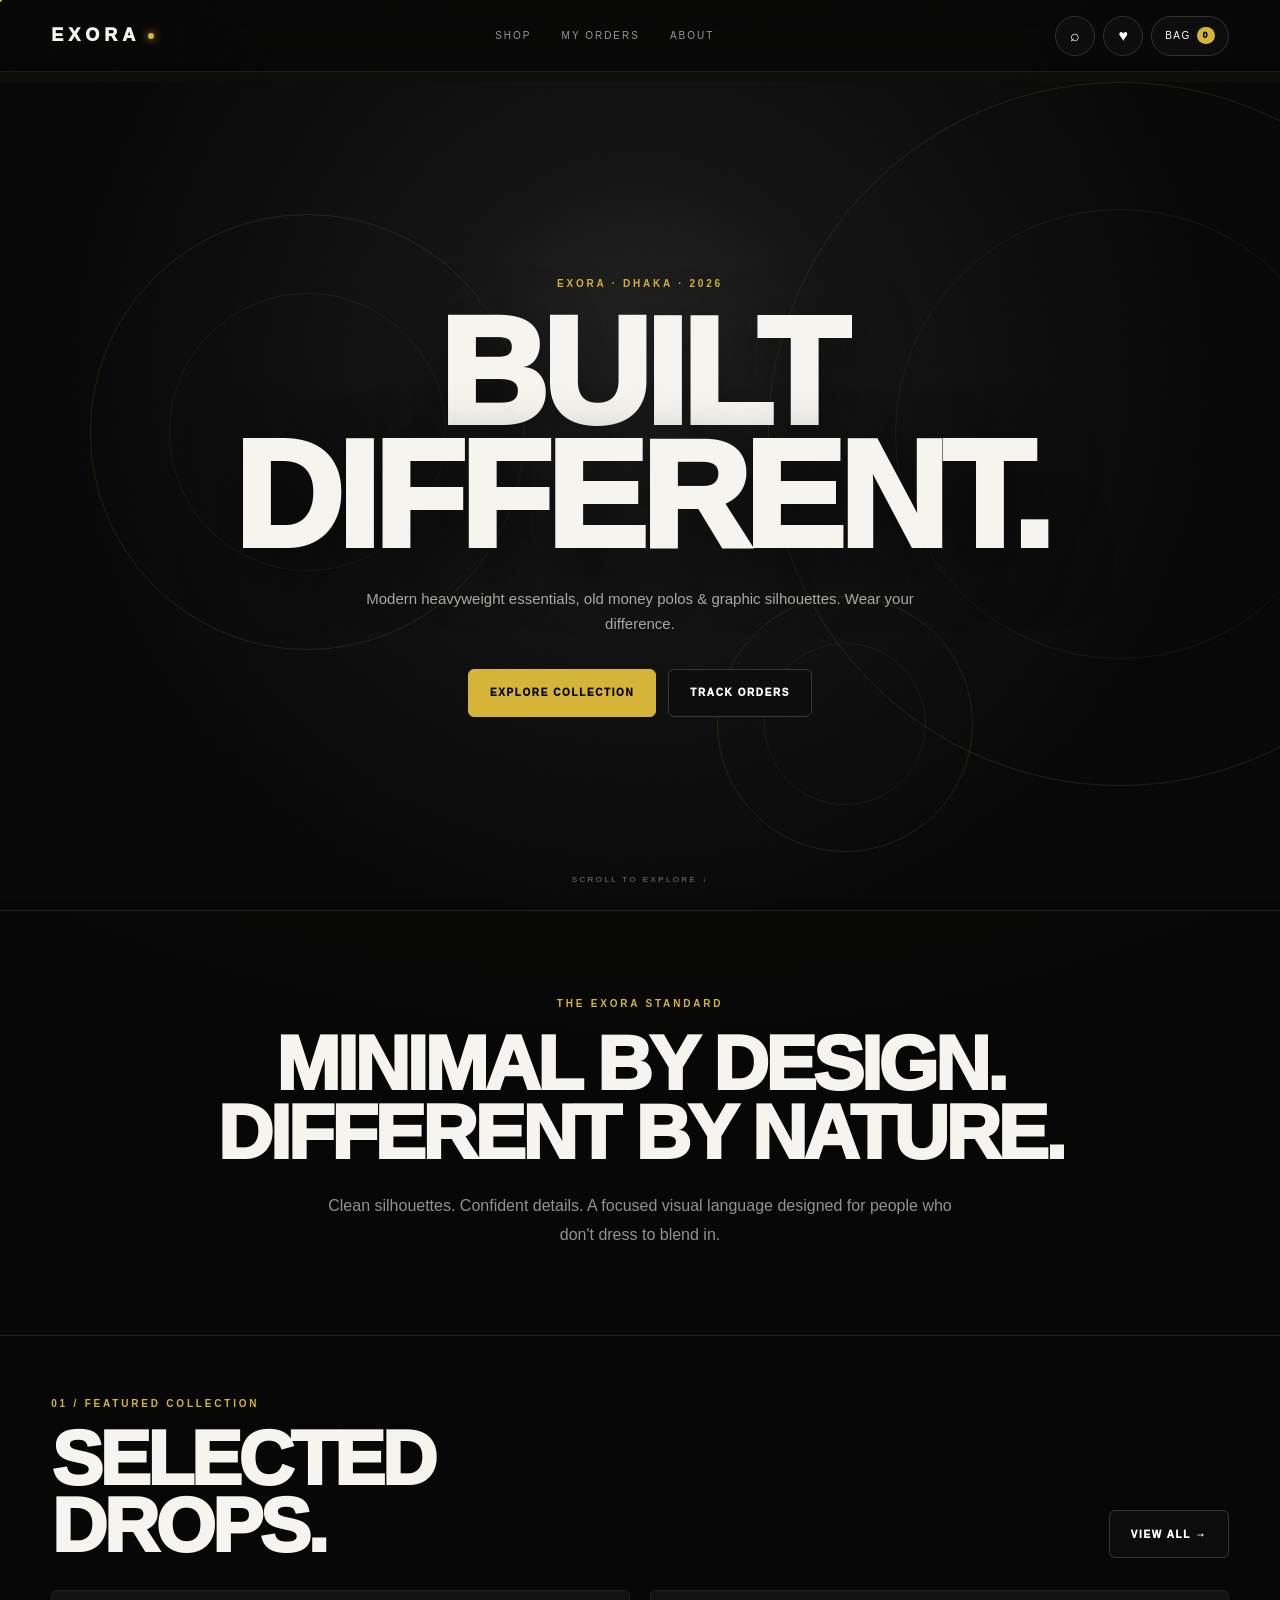
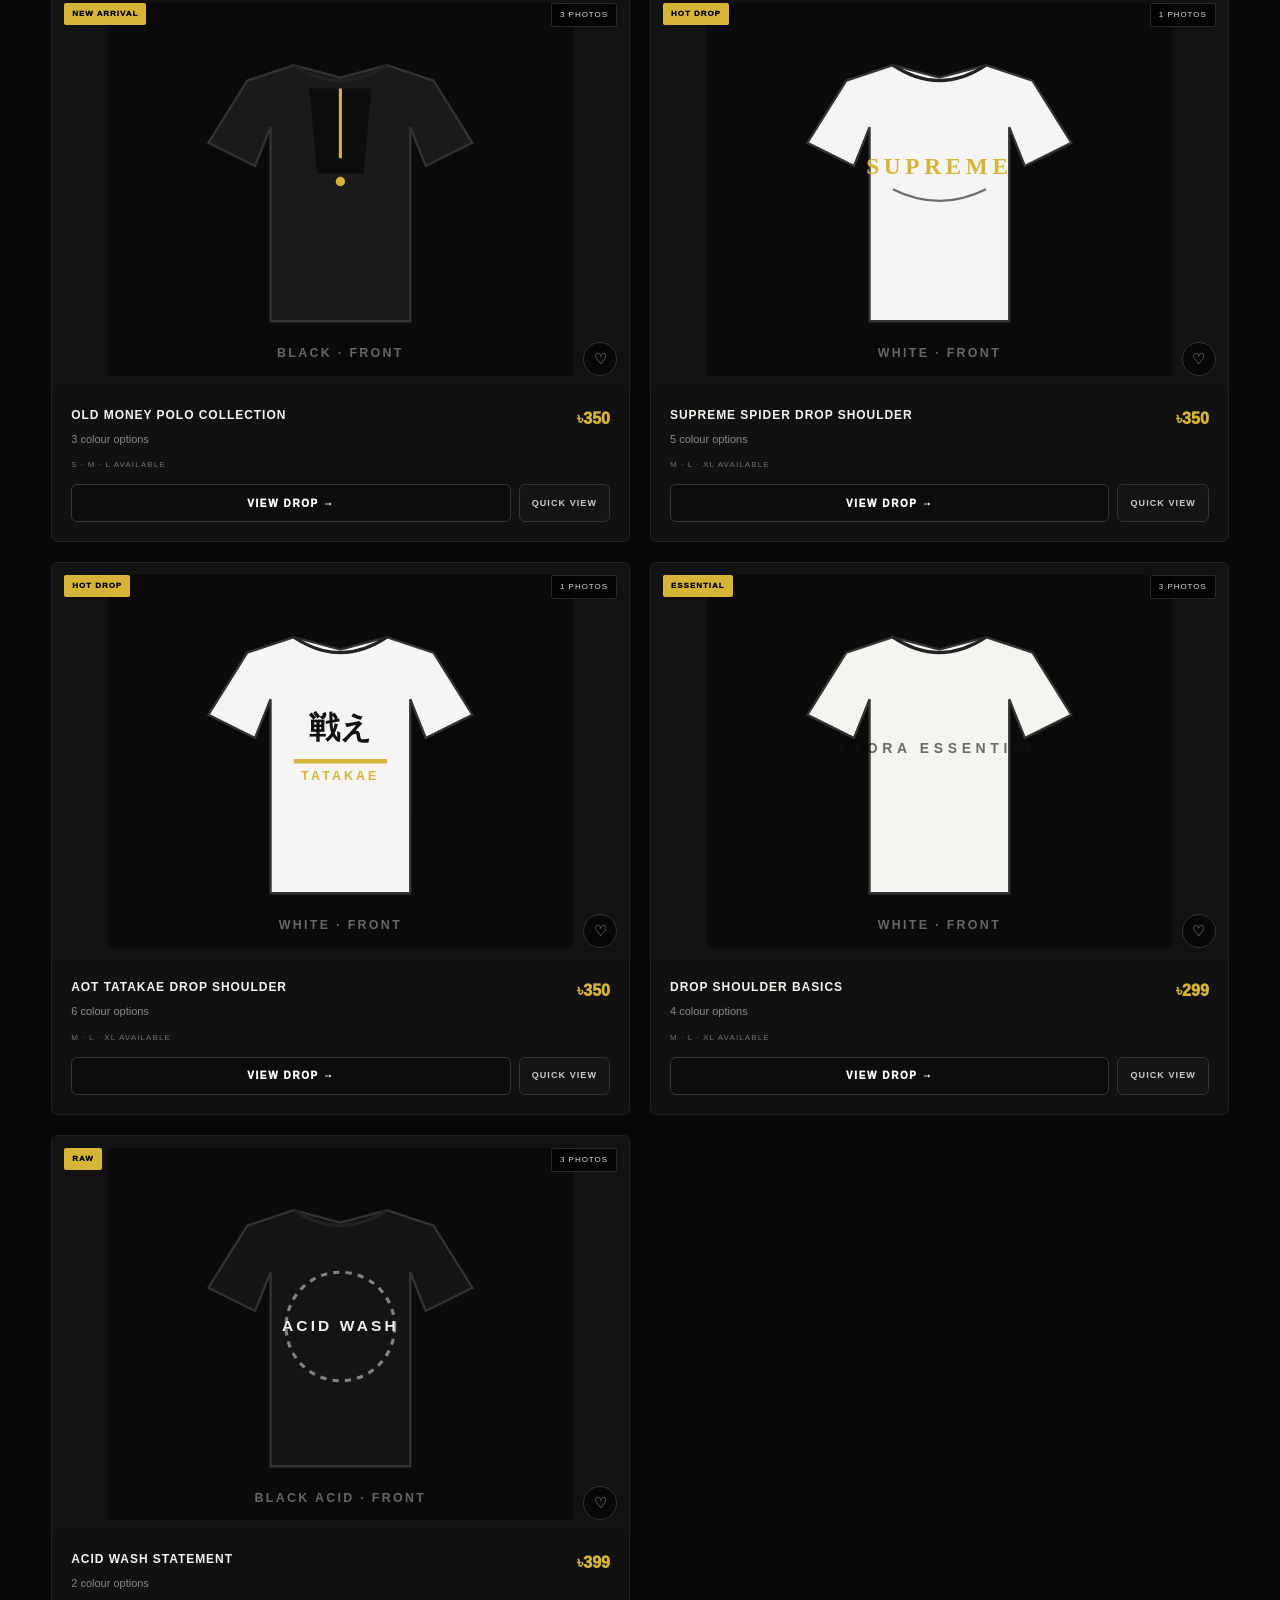
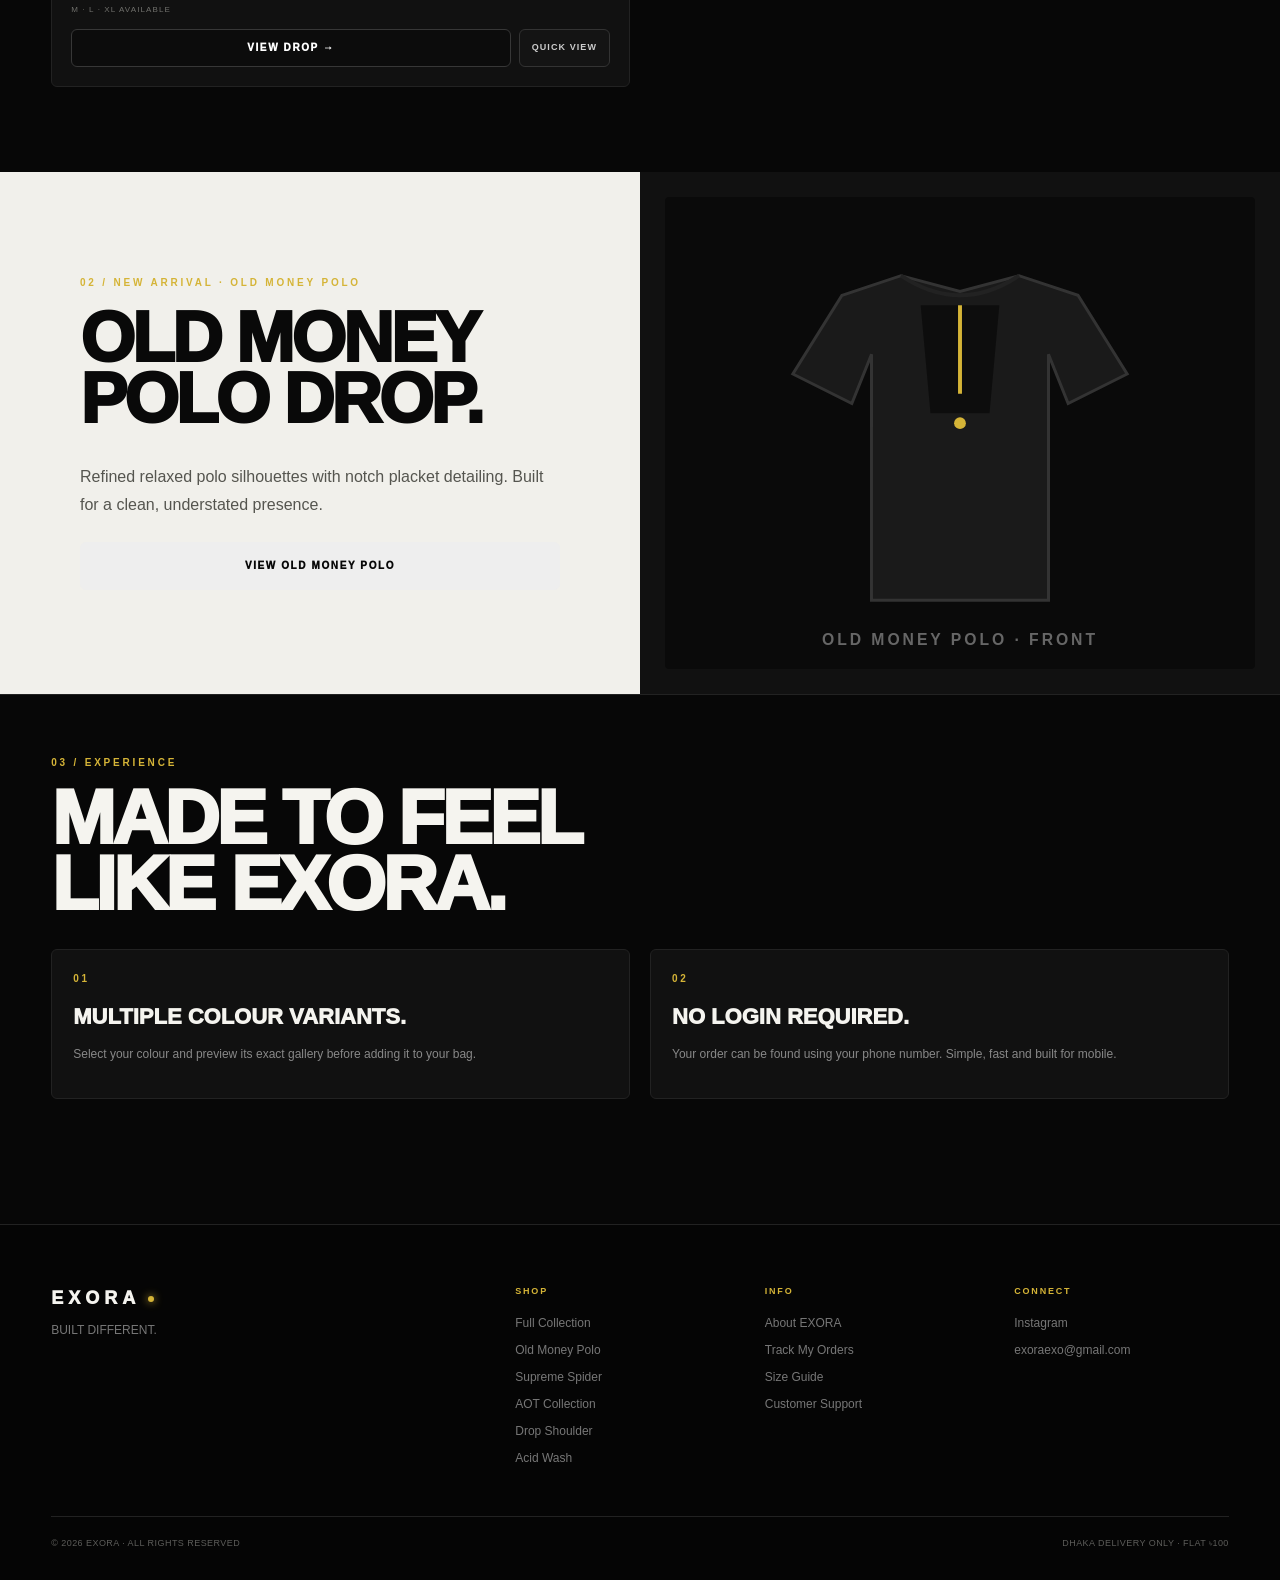
==== commit a28ef250: "Add files via upload" ====
--- a/index.html
+++ b/index.html
@@ -9,357 +9,403 @@
 <meta property="og:description" content="Modern essentials. Graphic silhouettes. Old money polos.">
 <title>EXORA — Built Different.</title>
 <style>
-:root{
-  --bg:#070707;--surface:#0d0d0d;--card:#111;--card2:#151515;
-  --text:#f5f4ef;--muted:#92928e;--line:#242424;
-  --gold:#d5b437;--gold2:#f0d45b;--danger:#e65252;
-  --green:#77b889;--radius:5px;--shadow:0 24px 70px rgba(0,0,0,.48);
-  --exora-ease:cubic-bezier(.16,1,.3,1);
-}
-*{box-sizing:border-box;-webkit-tap-highlight-color:transparent}
-html{scroll-behavior:smooth}
-body{margin:0;background:var(--bg);color:var(--text);font-family:-apple-system,BlinkMacSystemFont,"Segoe UI",Roboto,Arial,sans-serif;overflow-x:hidden}
-body.modal-open{overflow:hidden}
-button,input,select,textarea{font:inherit}
-button{cursor:pointer;border:0;background:none}
-a{color:inherit;text-decoration:none;cursor:pointer}
-.shell{width:min(1240px,92vw);margin:auto}
-.page{min-height:65vh;padding-top:10px}
-.muted{color:var(--muted)}
-.eyebrow{font-size:10px;letter-spacing:.28em;color:var(--gold);font-weight:800;text-transform:uppercase}
-.view{animation:viewIn .35s ease both}
-@keyframes viewIn{from{opacity:0;transform:translateY(7px)}to{opacity:1;transform:none}}
-@keyframes pulse{0%,100%{opacity:.55}50%{opacity:1}}
-.animate-on-scroll{opacity:0;transform:translateY(28px);transition:opacity .7s cubic-bezier(.16,1,.3,1),transform .7s cubic-bezier(.16,1,.3,1)}
-.animate-from-left{transform:translateX(-35px)}
-.animate-from-right{transform:translateX(35px)}
-.animate-on-scroll.animated{opacity:1;transform:none}
+:root {
+  --bg: #070707;
+  --surface: #0d0d0d;
+  --card: #111111;
+  --card2: #161616;
+  --text: #f5f4ef;
+  --muted: #92928e;
+  --line: #222222;
+  --line-gold: rgba(213,180,55,0.25);
+  --gold: #d5b437;
+  --gold2: #f0d45b;
+  --danger: #e65252;
+  --green: #77b889;
+  --radius: 6px;
+  --shadow: 0 24px 70px rgba(0,0,0,.6);
+  --exora-ease: cubic-bezier(.16,1,.3,1);
+}
+
+* { box-sizing: border-box; -webkit-tap-highlight-color: transparent; }
+html { scroll-behavior: smooth; }
+body {
+  margin: 0;
+  background: radial-gradient(circle at 50% -10%, rgba(213,180,55,.055), transparent 30%), var(--bg);
+  color: var(--text);
+  font-family: -apple-system, BlinkMacSystemFont, "Segoe UI", Roboto, Helvetica, Arial, sans-serif;
+  overflow-x: hidden;
+  line-height: 1.5;
+}
+body.modal-open { overflow: hidden; }
+
+/* Subtle Grain Texture */
+body::after {
+  content: "";
+  position: fixed;
+  inset: 0;
+  pointer-events: none;
+  z-index: 9990;
+  opacity: .025;
+  mix-blend-mode: screen;
+  background-image: url("data:image/svg+xml,%3Csvg xmlns='http://www.w3.org/2000/svg' width='180' height='180'%3E%3Cfilter id='n'%3E%3CfeTurbulence baseFrequency='.85' numOctaves='2' stitchTiles='stitch'/%3E%3C/filter%3E%3Crect width='100%25' height='100%25' filter='url(%23n)'/%3E%3C/svg%3E");
+}
+
+button, input, select, textarea { font: inherit; }
+button { cursor: pointer; border: 0; background: none; color: inherit; }
+a { color: inherit; text-decoration: none; cursor: pointer; }
+
+.shell { width: min(1240px, 92vw); margin: auto; }
+.page { min-height: 65vh; padding-top: 10px; }
+.muted { color: var(--muted); }
+.eyebrow { font-size: 10px; letter-spacing: .28em; color: var(--gold); font-weight: 800; text-transform: uppercase; }
+
+.view { animation: viewIn .35s var(--exora-ease) both; }
+@keyframes viewIn { from { opacity: 0; transform: translateY(8px); } to { opacity: 1; transform: none; } }
+@keyframes pulse { 0%,100% { opacity: .55; } 50% { opacity: 1; } }
+
+.animate-on-scroll { opacity: 0; transform: translateY(28px); transition: opacity .7s var(--exora-ease), transform .7s var(--exora-ease); }
+.animate-from-left { transform: translateX(-35px); }
+.animate-from-right { transform: translateX(35px); }
+.animate-on-scroll.animated { opacity: 1; transform: none; }
 
 /* SCROLL PROGRESS */
-#exoraProgress{position:fixed;top:0;left:0;height:2px;width:0;z-index:9999;background:var(--gold);box-shadow:0 0 12px rgba(213,180,55,.4);transition:width .1s linear}
+#exoraProgress { position: fixed; top: 0; left: 0; height: 2px; width: 0; z-index: 10000; background: var(--gold); box-shadow: 0 0 12px rgba(213,180,55,.6); transition: width .1s linear; }
+
+/* CUSTOM POINTER */
+#v4-cursor, #v4-dot { position: fixed; pointer-events: none; z-index: 10030; display: none; }
+#v4-cursor { width: 32px; height: 32px; border: 1px solid rgba(213,180,55,.85); border-radius: 50%; transform: translate(-50%,-50%); transition: width .3s var(--exora-ease), height .3s var(--exora-ease), background .3s; }
+#v4-dot { width: 4px; height: 4px; background: var(--gold); border-radius: 50%; transform: translate(-50%,-50%); }
+body.v4-pointer #v4-cursor, body.v4-pointer #v4-dot { display: block; }
+body.v4-hover #v4-cursor { width: 56px; height: 56px; background: rgba(213,180,55,.08); }
 
 /* HEADER */
-.header{position:sticky;top:0;z-index:60;height:72px;background:rgba(7,7,7,.92);border-bottom:1px solid rgba(255,255,255,.08);backdrop-filter:blur(22px);-webkit-backdrop-filter:blur(22px)}
-.header-in{height:100%;display:flex;align-items:center;justify-content:space-between;gap:18px}
-.brand{font-weight:950;letter-spacing:.28em;font-size:18px;display:inline-flex;align-items:center;gap:8px;cursor:pointer}
-.brand-dot{width:6px;height:6px;background:var(--gold);border-radius:50%;display:inline-block}
-.brand-group{display:flex;align-items:center;gap:10px}
-.header-back{display:none;width:38px;height:38px;border:1px solid #303030;border-radius:50%;background:#0d0d0d;color:#fff;align-items:center;justify-content:center;font-size:15px;transition:all .2s;cursor:pointer}
-.header-back:hover,.header-back:active{border-color:var(--gold);color:var(--gold);background:rgba(213,180,55,.08)}
-.nav{display:flex;gap:30px;align-items:center}
-.nav a{font-size:10px;letter-spacing:.2em;color:#bbb;opacity:.8;padding:25px 0;position:relative;cursor:pointer}
-.nav a:hover,.nav a.active{color:var(--gold);opacity:1}
-.nav a.active:after{content:"";position:absolute;left:0;right:0;bottom:0;height:2px;background:var(--gold)}
-.header-actions{display:flex;gap:8px;align-items:center}
-.icon-btn,.bag-btn{height:40px;border:1px solid #303030;background:#0c0c0c;color:#fff;border-radius:999px;display:inline-flex;align-items:center;justify-content:center;transition:.2s;cursor:pointer}
-.icon-btn{width:40px;font-size:17px}
-.bag-btn{padding:0 13px;font-size:10px;letter-spacing:.15em;gap:6px}
-.icon-btn:hover,.bag-btn:hover{border-color:var(--gold);color:var(--gold)}
-.bag-count{background:var(--gold);color:#000;border-radius:10px;min-width:18px;padding:2px 5px;font-size:9px;font-weight:950}
-.mobile-menu{display:none}
+.header { position: sticky; top: 0; z-index: 60; height: 72px; background: rgba(7,7,7,.92); border-bottom: 1px solid rgba(255,255,255,.08); backdrop-filter: blur(22px); -webkit-backdrop-filter: blur(22px); }
+.header-in { height: 100%; display: flex; align-items: center; justify-content: space-between; gap: 18px; }
+.brand { font-weight: 950; letter-spacing: .28em; font-size: 18px; display: inline-flex; align-items: center; gap: 8px; cursor: pointer; }
+.brand-dot { width: 6px; height: 6px; background: var(--gold); border-radius: 50%; display: inline-block; box-shadow: 0 0 8px var(--gold); }
+.brand-group { display: flex; align-items: center; gap: 10px; }
+.header-back { display: none; width: 38px; height: 38px; border: 1px solid #303030; border-radius: 50%; background: #0d0d0d; color: #fff; align-items: center; justify-content: center; font-size: 14px; transition: all .2s; cursor: pointer; }
+.header-back:hover, .header-back:active { border-color: var(--gold); color: var(--gold); background: rgba(213,180,55,.08); }
+.nav { display: flex; gap: 30px; align-items: center; }
+.nav a { font-size: 10px; letter-spacing: .2em; color: #bbb; opacity: .8; padding: 25px 0; position: relative; cursor: pointer; transition: color .2s; }
+.nav a:hover, .nav a.active { color: var(--gold); opacity: 1; }
+.nav a.active::after { content: ""; position: absolute; left: 0; right: 0; bottom: 0; height: 2px; background: var(--gold); }
+.header-actions { display: flex; gap: 8px; align-items: center; }
+.icon-btn, .bag-btn { height: 40px; border: 1px solid #303030; background: #0c0c0c; color: #fff; border-radius: 999px; display: inline-flex; align-items: center; justify-content: center; transition: .2s; cursor: pointer; }
+.icon-btn { width: 40px; font-size: 16px; position: relative; }
+.bag-btn { padding: 0 13px; font-size: 10px; letter-spacing: .15em; gap: 6px; }
+.icon-btn:hover, .bag-btn:hover { border-color: var(--gold); color: var(--gold); }
+.bag-count { background: var(--gold); color: #000; border-radius: 10px; min-width: 18px; padding: 2px 5px; font-size: 9px; font-weight: 950; text-align: center; }
+.wish-badge { position: absolute; top: -3px; right: -3px; background: var(--gold); color: #000; border-radius: 50%; width: 15px; height: 15px; font-size: 8px; font-weight: 900; display: grid; place-items: center; }
+.mobile-menu { display: none; }
 
 /* BUTTONS */
-.btn{min-height:48px;padding:0 21px;border:1px solid #eee;background:#eee;color:#080808;border-radius:var(--radius);font-size:10px;font-weight:950;letter-spacing:.16em;text-transform:uppercase;display:inline-flex;align-items:center;justify-content:center;transition:transform .22s,background .22s,border-color .22s,color .22s,box-shadow .22s;cursor:pointer}
-.btn:hover{transform:translateY(-2px)}
-.btn.dark{background:#0c0c0c;color:#fff;border-color:#373737}
-.btn.dark:hover{border-color:var(--gold);color:var(--gold)}
-.btn.gold{background:var(--gold);border-color:var(--gold);color:#080808}
-.btn.gold:hover{background:var(--gold2);border-color:var(--gold2);box-shadow:0 10px 30px rgba(213,180,55,.12)}
-.btn.danger{background:rgba(230,82,82,.12);border-color:#914848;color:#ff9b9b}
-.btn.danger:hover{background:var(--danger);color:#fff}
-.btn.full{width:100%}
-.btn:disabled{opacity:.45;cursor:not-allowed;transform:none}
+.btn { min-height: 48px; padding: 0 21px; border: 1px solid #eee; background: #eee; color: #080808; border-radius: var(--radius); font-size: 10px; font-weight: 950; letter-spacing: .16em; text-transform: uppercase; display: inline-flex; align-items: center; justify-content: center; transition: transform .22s, background .22s, border-color .22s, color .22s, box-shadow .22s; cursor: pointer; }
+.btn:hover { transform: translateY(-2px); }
+.btn.dark { background: #0c0c0c; color: #fff; border-color: #373737; }
+.btn.dark:hover { border-color: var(--gold); color: var(--gold); }
+.btn.gold { background: var(--gold); border-color: var(--gold); color: #080808; }
+.btn.gold:hover { background: var(--gold2); border-color: var(--gold2); box-shadow: 0 10px 30px rgba(213,180,55,.18); }
+.btn.danger { background: rgba(230,82,82,.12); border-color: #914848; color: #ff9b9b; }
+.btn.danger:hover { background: var(--danger); color: #fff; }
+.btn.full { width: 100%; }
+.btn:disabled { opacity: .45; cursor: not-allowed; transform: none; }
 
 /* HERO */
-.hero{min-height:calc(100vh - 72px);min-height:calc(100svh - 72px);display:grid;place-items:center;text-align:center;position:relative;overflow:hidden;background:radial-gradient(circle at 50% 35%,#272727 0,#131313 25%,#070707 69%)}
-.hero:before{content:"";position:absolute;width:75vw;height:75vw;border:1px solid rgba(255,255,255,.045);border-radius:50%;pointer-events:none}
-.hero:after{content:"";position:absolute;width:43vw;height:43vw;border:1px solid rgba(213,180,55,.09);border-radius:50%;pointer-events:none}
-.hero-inner{position:relative;z-index:2;padding:70px 0}
-.hero h1{font-size:clamp(58px,12.5vw,160px);line-height:.8;letter-spacing:-.035em;margin:21px 0 28px;font-weight:950;text-transform:uppercase}
-.hero p{max-width:600px;margin:0 auto 32px;color:#a9a9a4;line-height:1.7;font-size:15px}
-.hero-actions{display:flex;justify-content:center;gap:10px;flex-wrap:wrap}
-.hero-scroll{position:absolute;bottom:24px;left:50%;transform:translateX(-50%);font-size:8px;letter-spacing:.3em;color:#777;text-transform:uppercase;animation:pulse 2.2s infinite}
+.hero { min-height: calc(100vh - 72px); min-height: calc(100svh - 72px); display: grid; place-items: center; text-align: center; position: relative; overflow: hidden; background: radial-gradient(circle at 50% 35%,#272727 0,#131313 25%,#070707 69%); }
+.v4-orb { position: absolute; border: 1px solid rgba(213,180,55,.13); border-radius: 50%; pointer-events: none; animation: v4Float 9s ease-in-out infinite; }
+.v4-orb.a { width: 34vw; height: 34vw; left: 7%; top: 16%; }
+.v4-orb.b { width: 55vw; height: 55vw; right: -15%; top: 0; animation-delay: -3s; }
+.v4-orb.c { width: 20vw; height: 20vw; right: 24%; bottom: 7%; animation-delay: -6s; }
+.v4-orb::after { content: ""; position: absolute; inset: 18%; border: 1px solid rgba(255,255,255,.055); border-radius: 50%; }
+@keyframes v4Float { 50% { transform: translate3d(0,-18px,0) rotate(7deg); } }
+
+.hero-inner { position: relative; z-index: 2; padding: 70px 0; }
+.hero h1 { font-size: clamp(52px, 12vw, 150px); line-height: .82; letter-spacing: -.035em; margin: 21px 0 28px; font-weight: 950; text-transform: uppercase; text-shadow: 0 18px 60px rgba(0,0,0,.6); }
+.hero p { max-width: 600px; margin: 0 auto 32px; color: #a9a9a4; line-height: 1.7; font-size: 15px; }
+.hero-actions { display: flex; justify-content: center; gap: 12px; flex-wrap: wrap; }
+.hero-scroll { position: absolute; bottom: 24px; left: 50%; transform: translateX(-50%); font-size: 8px; letter-spacing: .3em; color: #777; text-transform: uppercase; animation: pulse 2.2s infinite; }
 
 /* SECTIONS */
-.section{padding:60px 0 85px;overflow:hidden}
-.section-head{display:flex;align-items:flex-end;justify-content:space-between;gap:25px;margin-bottom:32px;flex-wrap:wrap}
-.section-head h2,.page-title{font-size:clamp(36px,6.4vw,82px);line-height:.87;letter-spacing:-.045em;margin:14px 0 0;font-weight:950;text-transform:uppercase}
-.page-title{margin-top:7px}
-.intro{padding:90px 0;border-top:1px solid var(--line);border-bottom:1px solid var(--line);text-align:center}
-.intro h2{font-size:clamp(38px,6.5vw,84px);line-height:.9;letter-spacing:-.045em;margin:18px auto 25px;font-weight:950}
-.intro p{max-width:650px;margin:auto;color:var(--muted);line-height:1.8}
-.feature{display:grid;grid-template-columns:1fr 1fr;border-bottom:1px solid var(--line)}
-.feature-copy{padding:80px;background:#f1f0eb;color:#090909;display:flex;flex-direction:column;justify-content:center}
-.feature-copy h2{font-size:clamp(42px,6vw,85px);line-height:.84;margin:18px 0;font-weight:950;letter-spacing:-.045em}
-.feature-copy p{max-width:500px;color:#55554f;line-height:1.7}
-.feature-img{min-height:480px;background:#111;display:grid;place-items:center;padding:25px;overflow:hidden}
-.feature-img img{width:100%;height:100%;object-fit:contain;transition:transform .8s var(--exora-ease)}
-.feature-img:hover img{transform:scale(1.035)}
-
-/* PRODUCTS */
-.products{display:grid;grid-template-columns:repeat(2,minmax(0,1fr));gap:20px}
-.product-card{background:var(--card);border:1px solid var(--line);border-radius:var(--radius);overflow:hidden;transition:transform .3s,border-color .3s,box-shadow .3s;display:flex;flex-direction:column;position:relative}
-.product-card:hover{transform:translateY(-5px);border-color:#3b3b3b;box-shadow:var(--shadow)}
-.product-image{aspect-ratio:16/11;background:#121212;position:relative;display:grid;place-items:center;padding:10px;overflow:hidden;cursor:pointer}
-.product-image img{width:100%;height:100%;object-fit:contain;transition:transform .55s cubic-bezier(.2,.8,.2,1)}
-.product-card:hover .product-image img{transform:scale(1.045)}
-.badge-tag,.photo-count{position:absolute;top:12px;padding:6px 9px;font-size:8px;letter-spacing:.12em;z-index:2;border-radius:2px}
-.badge-tag{left:12px;background:var(--gold);color:#000;font-weight:950;text-transform:uppercase}
-.photo-count{right:12px;background:rgba(0,0,0,.78);border:1px solid #292929;color:#ddd}
-.product-info{padding:19px;flex-grow:1;display:flex;flex-direction:column;justify-content:space-between}
-.product-top{display:flex;justify-content:space-between;gap:12px}
-.product-name{font-size:12px;line-height:1.4;letter-spacing:.08em;margin:0 0 5px;font-weight:850;text-transform:uppercase;transition:color .25s}
-.product-card:hover .product-name{color:#fff}
-.product-color{font-size:11px;color:#888}
-.price{font-size:16px;font-weight:950;white-space:nowrap;color:var(--text)}
-.product-meta{font-size:8px;color:#70706c;letter-spacing:.14em;margin-top:12px;text-transform:uppercase}
-.card-actions{display:flex;gap:8px;margin-top:13px}
-.card-btn{flex:1;min-height:38px}
+.section { padding: 60px 0 85px; overflow: hidden; }
+.section-head { display: flex; align-items: flex-end; justify-content: space-between; gap: 25px; margin-bottom: 32px; flex-wrap: wrap; }
+.section-head h2, .page-title { font-size: clamp(34px, 6vw, 80px); line-height: .87; letter-spacing: -.045em; margin: 14px 0 0; font-weight: 950; text-transform: uppercase; }
+.page-title { margin-top: 7px; }
+.intro { padding: 85px 0; border-top: 1px solid var(--line); border-bottom: 1px solid var(--line); text-align: center; }
+.intro h2 { font-size: clamp(36px, 6vw, 80px); line-height: .9; letter-spacing: -.045em; margin: 18px auto 25px; font-weight: 950; }
+.intro p { max-width: 650px; margin: auto; color: var(--muted); line-height: 1.8; }
+
+.feature { display: grid; grid-template-columns: 1fr 1fr; border-bottom: 1px solid var(--line); }
+.feature-copy { padding: 80px; background: #f1f0eb; color: #090909; display: flex; flex-direction: column; justify-content: center; }
+.feature-copy h2 { font-size: clamp(38px, 5.5vw, 80px); line-height: .86; margin: 18px 0; font-weight: 950; letter-spacing: -.045em; text-transform: uppercase; }
+.feature-copy p { max-width: 500px; color: #55554f; line-height: 1.7; margin-bottom: 24px; }
+.feature-img { min-height: 460px; background: #111; display: grid; place-items: center; padding: 25px; overflow: hidden; position: relative; }
+.feature-img svg, .feature-img img { width: 100%; height: 100%; max-height: 480px; object-fit: contain; transition: transform .8s var(--exora-ease); }
+.feature-img:hover svg, .feature-img:hover img { transform: scale(1.035); }
+
+/* PRODUCTS GRID */
+.products { display: grid; grid-template-columns: repeat(2, minmax(0, 1fr)); gap: 20px; }
+.product-card {
+  background: var(--card); border: 1px solid var(--line); border-radius: var(--radius);
+  overflow: hidden; transition: transform .3s, border-color .3s, box-shadow .3s;
+  display: flex; flex-direction: column; position: relative; transform-style: preserve-3d;
+}
+.product-card:hover { transform: translateY(-5px); border-color: #3b3b3b; box-shadow: var(--shadow); }
+.product-image { aspect-ratio: 16/11; background: #121212; position: relative; display: grid; place-items: center; padding: 12px; overflow: hidden; cursor: pointer; }
+.product-image svg, .product-image img { width: 100%; height: 100%; object-fit: contain; transition: transform .55s var(--exora-ease); }
+.product-card:hover .product-image svg, .product-card:hover .product-image img { transform: scale(1.045); }
+
+/* Card Image Shine Effect */
+.product-image::before {
+  content: ""; position: absolute; inset: -45%; z-index: 2; pointer-events: none;
+  background: linear-gradient(115deg, transparent 40%, rgba(255,255,255,.11) 49%, transparent 58%);
+  transform: translateX(-65%) rotate(8deg); transition: transform 1s var(--exora-ease);
+}
+.product-card:hover .product-image::before { transform: translateX(65%) rotate(8deg); }
+
+.badge-tag, .photo-count { position: absolute; top: 12px; padding: 5px 8px; font-size: 8px; letter-spacing: .12em; z-index: 3; border-radius: 2px; }
+.badge-tag { left: 12px; background: var(--gold); color: #000; font-weight: 950; text-transform: uppercase; }
+.photo-count { right: 12px; background: rgba(0,0,0,.78); border: 1px solid #292929; color: #ddd; }
+
+.product-info { padding: 19px; flex-grow: 1; display: flex; flex-direction: column; justify-content: space-between; }
+.product-top { display: flex; justify-content: space-between; gap: 12px; }
+.product-name { font-size: 12px; line-height: 1.4; letter-spacing: .08em; margin: 0 0 5px; font-weight: 850; text-transform: uppercase; transition: color .25s; cursor: pointer; }
+.product-card:hover .product-name { color: #fff; }
+.product-color { font-size: 11px; color: #888; }
+.price { font-size: 16px; font-weight: 950; white-space: nowrap; color: var(--gold); }
+.product-meta { font-size: 8px; color: #70706c; letter-spacing: .14em; margin-top: 12px; text-transform: uppercase; }
+.card-actions { display: flex; gap: 8px; margin-top: 13px; }
+.card-btn { flex: 1; min-height: 38px; }
 
 /* WISHLIST & QUICK VIEW ACTION BUTTONS */
-.exora-wish{
-  position:absolute;right:12px;bottom:12px;z-index:4;
-  width:32px;height:32px;border-radius:50%;
-  display:grid;place-items:center;background:rgba(7,7,7,.85);
-  border:1px solid #333;color:#aaa;font-size:14px;
-  backdrop-filter:blur(8px);transition:.25s var(--exora-ease);cursor:pointer;
-}
-.exora-wish:hover,.exora-wish.active{color:var(--gold);border-color:var(--gold);background:rgba(18,18,18,.95)}
-.exora-qv-trigger{
-  background:#141414;border:1px solid #333;color:#ccc;
-  min-height:38px;padding:0 12px;font-size:9px;font-weight:800;
-  letter-spacing:.12em;text-transform:uppercase;border-radius:var(--radius);
-  transition:all .2s;
-}
-.exora-qv-trigger:hover{border-color:var(--gold);color:var(--gold)}
-
-/* FILTERS */
-.filters{display:flex;gap:7px;overflow-x:auto;padding:2px 0 10px;scrollbar-width:none}
-.filters::-webkit-scrollbar{display:none}
-.filter{white-space:nowrap;min-height:40px;padding:0 14px;font-size:9px}
-
-/* DETAIL */
-.variant-layout{display:grid;grid-template-columns:1.08fr .92fr;gap:45px}
-.gallery{position:sticky;top:96px;align-self:start}
-.gallery-main{aspect-ratio:16/11;background:#111;border:1px solid var(--line);position:relative;display:grid;place-items:center;overflow:hidden;cursor:zoom-in;border-radius:var(--radius)}
-.gallery-main img{width:100%;height:100%;object-fit:contain;transition:transform .8s var(--exora-ease)}
-.gallery-main:hover img{transform:scale(1.025)}
-.zoom-hint{position:absolute;right:10px;bottom:10px;padding:5px 8px;background:rgba(0,0,0,.72);font-size:8px;letter-spacing:.12em;color:#aaa}
-.thumbs{display:flex;gap:9px;margin-top:11px;overflow:auto;padding-bottom:4px}
-.thumbs button{flex:0 0 94px;width:94px;height:70px;padding:0;background:#101010;border:1px solid #303030;position:relative;overflow:hidden;border-radius:2px;cursor:pointer}
-.thumbs button.active{border-color:var(--gold);box-shadow:inset 0 0 0 1px var(--gold)}
-.thumbs img{width:100%;height:100%;object-fit:contain}
-.thumbs span{position:absolute;left:4px;bottom:4px;background:rgba(0,0,0,.8);padding:3px 5px;font-size:7px;color:#fff}
-.gallery-note{font-size:9px;color:#666;letter-spacing:.1em;text-transform:uppercase;margin-top:9px}
-.product-detail h1{font-size:clamp(34px,5vw,68px);line-height:.88;margin:10px 0 16px;font-weight:950;letter-spacing:-.04em}
-.detail-price{font-size:27px;color:var(--gold);font-weight:950;margin:20px 0}
-.detail-copy{border-top:1px solid var(--line);border-bottom:1px solid var(--line);padding:20px 0;color:#bdbdb8;line-height:1.75;font-size:14px}
-.specs{background:#101010;border:1px solid var(--line);padding:17px;margin-top:18px;border-radius:var(--radius)}
-.spec{display:flex;justify-content:space-between;gap:20px;padding:7px 0;color:#888;font-size:12px}
-.spec b{color:#eee;text-align:right}
-.selector{margin:22px 0}
-.selector-title{font-size:9px;color:var(--gold);letter-spacing:.16em;font-weight:850;text-transform:uppercase;margin-bottom:11px}
-.swatches,.sizes{display:flex;gap:8px;flex-wrap:wrap}
-.swatch,.size-btn{min-height:44px;background:#111;color:#ddd;border:1px solid #333;padding:0 14px;border-radius:var(--radius);font-size:11px;font-weight:700;transition:.2s;cursor:pointer}
-.swatch{display:inline-flex;align-items:center;gap:8px}
-.swatch.active,.size-btn.active{border-color:var(--gold);background:#19170f;color:#fff;box-shadow:0 0 12px rgba(213,180,55,.15)}
-.dot{width:13px;height:13px;border-radius:50%;border:1px solid #666}
-.stock-note{display:flex;align-items:center;gap:7px;color:#858581;font-size:10px;margin:14px 0}
-.stock-dot{width:6px;height:6px;background:var(--green);border-radius:50%}
-.detail-actions{display:grid;grid-template-columns:1fr 1fr;gap:10px}
-
-/* CART / CHECKOUT */
-.cart-layout{display:grid;grid-template-columns:1.35fr .65fr;gap:24px}
-.cart-row{display:grid;grid-template-columns:100px 1fr auto;gap:18px;align-items:center;background:#101010;border:1px solid var(--line);padding:13px;margin-bottom:11px;border-radius:var(--radius)}
-.cart-row img{width:100px;height:80px;object-fit:contain;background:#151515;border-radius:2px}
-.cart-actions{display:flex;gap:9px;align-items:center;margin-top:10px}
-.qty{display:flex;border:1px solid #333;border-radius:2px;overflow:hidden}
-.qty button{width:33px;height:35px;background:#0b0b0b;color:#fff;font-size:14px;font-weight:bold}
-.qty span{width:36px;display:grid;place-items:center;font-size:12px;font-weight:700}
-.summary{background:#111;border:1px solid var(--line);padding:23px;position:sticky;top:95px;height:max-content;border-radius:var(--radius)}
-.summary .line{display:flex;justify-content:space-between;margin:11px 0;color:#bbb;font-size:13px}
-.summary .total{border-top:1px solid var(--line);padding-top:16px;margin-top:16px;color:#fff;font-size:19px;font-weight:950}
-.empty{padding:45px 20px;text-align:center;background:#101010;border:1px solid var(--line);color:#888;letter-spacing:.12em;font-size:12px;font-weight:800;border-radius:var(--radius);text-transform:uppercase}
-.form{background:#101010;border:1px solid var(--line);padding:24px;border-radius:var(--radius)}
-.form-grid{display:grid;grid-template-columns:1fr 1fr;gap:15px}
-.field.full{grid-column:1/-1}
-.field label{display:block;font-size:9px;letter-spacing:.15em;color:#999;text-transform:uppercase;margin-bottom:7px;font-weight:800}
-.field input{width:100%;height:46px;background:#080808;border:1px solid #333;color:#fff;padding:0 13px;outline:none;border-radius:var(--radius);font-size:14px}
-.field input:focus{border-color:var(--gold)}
-.paybox{margin:18px 0;padding:16px;background:#0b0b0b;border:1px solid #2a2a2a;border-radius:var(--radius)}
-.notice{background:#0c0c0c;border:1px solid #282828;padding:13px;color:#969691;font-size:11px;line-height:1.6;border-radius:var(--radius)}
-
-/* ORDERS & STEP TRACKER */
-.orders-grid{max-width:820px;display:grid;gap:16px;margin-top:22px}
-.order-card{background:#111;border:1px solid var(--line);padding:21px;border-radius:var(--radius)}
-.order-card h3{font-size:22px;margin:14px 0 7px;font-weight:950}
-.order-card p{color:#888;font-size:12px;line-height:1.65}
-.status{display:inline-flex;padding:6px 10px;border:1px solid #444;font-size:8px;letter-spacing:.15em;text-transform:uppercase;font-weight:950;border-radius:2px}
-.status.pending{color:#e8ca70;border-color:#806a30;background:rgba(128,106,48,.1)}
-.status.confirmed{color:#93e1a6;border-color:#477555;background:rgba(71,117,85,.1)}
-.status.cancelled{color:#ff9292;border-color:#7a4444;background:rgba(122,68,68,.1)}
-.order-actions{display:flex;gap:9px;flex-wrap:wrap;margin-top:18px}
-.track{display:grid;grid-template-columns:repeat(5,1fr);gap:4px;margin:25px 0}
-.track-step{position:relative;text-align:center;color:#666;font-size:8px;letter-spacing:.08em;text-transform:uppercase;font-weight:700}
-.track-step:before{content:"";display:block;width:14px;height:14px;border-radius:50%;border:1px solid #444;background:#111;margin:0 auto 8px}
-.track-step.done{color:var(--green)}
-.track-step.done:before{background:var(--green);border-color:var(--green);box-shadow:0 0 0 4px rgba(119,184,137,.1)}
-
-/* ABOUT / FOOTER */
-.about-grid{display:grid;grid-template-columns:1fr 1fr;gap:55px;align-items:center}
-.markbox{min-height:430px;display:grid;place-items:center;background:radial-gradient(circle,#292929,#090909 65%);border:1px solid var(--line);border-radius:var(--radius)}
-.markbox img{width:45%;max-width:270px;filter:grayscale(1) brightness(2)}
-.footer{border-top:1px solid var(--line);background:#050505;padding:60px 0 30px;margin-top:40px}
-.footgrid{display:grid;grid-template-columns:2fr 1fr 1fr 1fr;gap:35px}
-.footer h4{font-size:9px;letter-spacing:.2em;color:var(--gold);margin:0 0 15px;text-transform:uppercase}
-.footer a,.footer p{display:block;color:#777;font-size:12px;margin:9px 0}
-.footer a:hover{color:#fff}
-.copy{border-top:1px solid var(--line);margin-top:40px;padding-top:20px;display:flex;justify-content:space-between;gap:10px;flex-wrap:wrap;color:#5d5d5a;font-size:9px;letter-spacing:.05em}
+.exora-wish {
+  position: absolute; right: 12px; bottom: 12px; z-index: 4;
+  width: 34px; height: 34px; border-radius: 50%;
+  display: grid; place-items: center; background: rgba(7,7,7,.85);
+  border: 1px solid #333; color: #aaa; font-size: 15px;
+  backdrop-filter: blur(8px); transition: .25s var(--exora-ease); cursor: pointer;
+}
+.exora-wish:hover, .exora-wish.active { color: var(--gold); border-color: var(--gold); background: rgba(18,18,18,.95); box-shadow: 0 0 15px rgba(213,180,55,.2); }
+
+.exora-qv-trigger {
+  background: #141414; border: 1px solid #333; color: #ccc;
+  min-height: 38px; padding: 0 12px; font-size: 9px; font-weight: 800;
+  letter-spacing: .12em; text-transform: uppercase; border-radius: var(--radius);
+  transition: all .2s;
+}
+.exora-qv-trigger:hover { border-color: var(--gold); color: var(--gold); }
+
+/* FILTERS & SORT */
+.shop-toolbar { display: flex; justify-content: space-between; align-items: center; gap: 12px; margin-bottom: 20px; flex-wrap: wrap; }
+.filters { display: flex; gap: 7px; overflow-x: auto; padding: 2px 0 6px; scrollbar-width: none; }
+.filters::-webkit-scrollbar { display: none; }
+.filter { white-space: nowrap; min-height: 38px; padding: 0 14px; font-size: 9px; }
+.sort-select { background: #111; border: 1px solid #333; color: #ddd; padding: 8px 12px; font-size: 10px; border-radius: var(--radius); outline: none; }
+
+/* DETAIL PAGE */
+.variant-layout { display: grid; grid-template-columns: 1.08fr .92fr; gap: 45px; }
+.gallery { position: sticky; top: 96px; align-self: start; }
+.gallery-main { aspect-ratio: 16/11; background: #111; border: 1px solid var(--line); position: relative; display: grid; place-items: center; overflow: hidden; cursor: zoom-in; border-radius: var(--radius); }
+.gallery-main svg, .gallery-main img { width: 100%; height: 100%; object-fit: contain; transition: transform .8s var(--exora-ease); }
+.gallery-main:hover svg, .gallery-main:hover img { transform: scale(1.025); }
+.zoom-hint { position: absolute; right: 10px; bottom: 10px; padding: 5px 8px; background: rgba(0,0,0,.75); font-size: 8px; letter-spacing: .12em; color: #aaa; border-radius: 2px; }
+.thumbs { display: flex; gap: 9px; margin-top: 11px; overflow: auto; padding-bottom: 4px; }
+.thumbs button { flex: 0 0 94px; width: 94px; height: 70px; padding: 0; background: #101010; border: 1px solid #303030; position: relative; overflow: hidden; border-radius: 2px; cursor: pointer; }
+.thumbs button.active { border-color: var(--gold); box-shadow: inset 0 0 0 1px var(--gold); }
+.thumbs svg, .thumbs img { width: 100%; height: 100%; object-fit: contain; }
+.thumbs span { position: absolute; left: 4px; bottom: 4px; background: rgba(0,0,0,.85); padding: 2px 5px; font-size: 7px; color: #fff; border-radius: 2px; }
+.gallery-note { font-size: 9px; color: #666; letter-spacing: .1em; text-transform: uppercase; margin-top: 9px; }
+
+.product-detail h1 { font-size: clamp(32px, 5vw, 64px); line-height: .88; margin: 10px 0 16px; font-weight: 950; letter-spacing: -.04em; }
+.detail-price { font-size: 28px; color: var(--gold); font-weight: 950; margin: 20px 0 15px; }
+.detail-copy { border-top: 1px solid var(--line); border-bottom: 1px solid var(--line); padding: 20px 0; color: #bdbdb8; line-height: 1.75; font-size: 14px; }
+.specs { background: #101010; border: 1px solid var(--line); padding: 17px; margin-top: 18px; border-radius: var(--radius); }
+.spec { display: flex; justify-content: space-between; gap: 20px; padding: 7px 0; color: #888; font-size: 12px; border-bottom: 1px solid rgba(255,255,255,.03); }
+.spec:last-child { border-bottom: 0; }
+.spec b { color: #eee; text-align: right; }
+.selector { margin: 22px 0; }
+.selector-title { font-size: 9px; color: var(--gold); letter-spacing: .16em; font-weight: 850; text-transform: uppercase; margin-bottom: 11px; display: flex; justify-content: space-between; }
+.swatches, .sizes { display: flex; gap: 8px; flex-wrap: wrap; }
+.swatch, .size-btn { min-height: 44px; background: #111; color: #ddd; border: 1px solid #333; padding: 0 14px; border-radius: var(--radius); font-size: 11px; font-weight: 700; transition: .2s; cursor: pointer; }
+.swatch { display: inline-flex; align-items: center; gap: 8px; }
+.swatch.active, .size-btn.active { border-color: var(--gold); background: #19170f; color: #fff; box-shadow: 0 0 12px rgba(213,180,55,.18); }
+.dot { width: 13px; height: 13px; border-radius: 50%; border: 1px solid #666; }
+.stock-note { display: flex; align-items: center; gap: 7px; color: #858581; font-size: 10px; margin: 14px 0 20px; }
+.stock-dot { width: 6px; height: 6px; background: var(--green); border-radius: 50%; box-shadow: 0 0 8px var(--green); }
+.detail-actions { display: grid; grid-template-columns: 1fr 1fr; gap: 10px; }
+
+/* CART & CHECKOUT */
+.cart-layout { display: grid; grid-template-columns: 1.35fr .65fr; gap: 24px; }
+.cart-row { display: grid; grid-template-columns: 100px 1fr auto; gap: 18px; align-items: center; background: #101010; border: 1px solid var(--line); padding: 13px; margin-bottom: 11px; border-radius: var(--radius); }
+.cart-row svg, .cart-row img { width: 100px; height: 80px; object-fit: contain; background: #151515; border-radius: 2px; }
+.cart-actions { display: flex; gap: 9px; align-items: center; margin-top: 10px; }
+.qty { display: flex; border: 1px solid #333; border-radius: 2px; overflow: hidden; }
+.qty button { width: 33px; height: 35px; background: #0b0b0b; color: #fff; font-size: 14px; font-weight: bold; }
+.qty span { width: 36px; display: grid; place-items: center; font-size: 12px; font-weight: 700; }
+.summary { background: #111; border: 1px solid var(--line); padding: 23px; position: sticky; top: 95px; height: max-content; border-radius: var(--radius); }
+.summary .line { display: flex; justify-content: space-between; margin: 11px 0; color: #bbb; font-size: 13px; }
+.summary .total { border-top: 1px solid var(--line); padding-top: 16px; margin-top: 16px; color: #fff; font-size: 19px; font-weight: 950; }
+.promo-box { display: flex; gap: 8px; margin: 15px 0 5px; }
+.promo-box input { flex: 1; height: 38px; background: #080808; border: 1px solid #333; color: #fff; padding: 0 10px; font-size: 11px; text-transform: uppercase; border-radius: var(--radius); }
+
+.empty { padding: 45px 20px; text-align: center; background: #101010; border: 1px solid var(--line); color: #888; letter-spacing: .12em; font-size: 12px; font-weight: 800; border-radius: var(--radius); text-transform: uppercase; }
+.form { background: #101010; border: 1px solid var(--line); padding: 24px; border-radius: var(--radius); }
+.form-grid { display: grid; grid-template-columns: 1fr 1fr; gap: 15px; }
+.field.full { grid-column: 1/-1; }
+.field label { display: block; font-size: 9px; letter-spacing: .15em; color: #999; text-transform: uppercase; margin-bottom: 7px; font-weight: 800; }
+.field input { width: 100%; height: 46px; background: #080808; border: 1px solid #333; color: #fff; padding: 0 13px; outline: none; border-radius: var(--radius); font-size: 14px; }
+.field input:focus { border-color: var(--gold); }
+.paybox { margin: 18px 0; padding: 16px; background: #0b0b0b; border: 1px solid #2a2a2a; border-radius: var(--radius); }
+.notice { background: #0c0c0c; border: 1px solid #282828; padding: 13px; color: #969691; font-size: 11px; line-height: 1.6; border-radius: var(--radius); }
+
+/* ORDERS & TRACKING */
+.orders-grid { max-width: 820px; display: grid; gap: 16px; margin-top: 22px; }
+.order-card { background: #111; border: 1px solid var(--line); padding: 21px; border-radius: var(--radius); }
+.order-card h3 { font-size: 22px; margin: 14px 0 7px; font-weight: 950; }
+.order-card p { color: #888; font-size: 12px; line-height: 1.65; }
+.status { display: inline-flex; padding: 6px 10px; border: 1px solid #444; font-size: 8px; letter-spacing: .15em; text-transform: uppercase; font-weight: 950; border-radius: 2px; }
+.status.pending { color: #e8ca70; border-color: #806a30; background: rgba(128,106,48,.1); }
+.status.confirmed { color: #93e1a6; border-color: #477555; background: rgba(71,117,85,.1); }
+.status.cancelled { color: #ff9292; border-color: #7a4444; background: rgba(122,68,68,.1); }
+.order-actions { display: flex; gap: 9px; flex-wrap: wrap; margin-top: 18px; }
+.track { display: grid; grid-template-columns: repeat(5, 1fr); gap: 4px; margin: 25px 0; }
+.track-step { position: relative; text-align: center; color: #666; font-size: 8px; letter-spacing: .08em; text-transform: uppercase; font-weight: 700; }
+.track-step::before { content: ""; display: block; width: 14px; height: 14px; border-radius: 50%; border: 1px solid #444; background: #111; margin: 0 auto 8px; }
+.track-step.done { color: var(--green); }
+.track-step.done::before { background: var(--green); border-color: var(--green); box-shadow: 0 0 0 4px rgba(119,184,137,.15); }
+
+/* ABOUT & FOOTER */
+.about-grid { display: grid; grid-template-columns: 1fr 1fr; gap: 55px; align-items: center; }
+.markbox { min-height: 430px; display: grid; place-items: center; background: radial-gradient(circle, #292929, #090909 65%); border: 1px solid var(--line); border-radius: var(--radius); }
+.footer { border-top: 1px solid var(--line); background: #050505; padding: 60px 0 30px; margin-top: 40px; }
+.footgrid { display: grid; grid-template-columns: 2fr 1fr 1fr 1fr; gap: 35px; }
+.footer h4 { font-size: 9px; letter-spacing: .2em; color: var(--gold); margin: 0 0 15px; text-transform: uppercase; }
+.footer a, .footer p { display: block; color: #777; font-size: 12px; margin: 9px 0; }
+.footer a:hover { color: #fff; }
+.copy { border-top: 1px solid var(--line); margin-top: 40px; padding-top: 20px; display: flex; justify-content: space-between; gap: 10px; flex-wrap: wrap; color: #5d5d5a; font-size: 9px; letter-spacing: .05em; }
+
+/* MODALS & DRAWER */
+.lightbox, .search-overlay, .modal-backdrop { position: fixed; inset: 0; z-index: 200; background: rgba(0,0,0,.92); backdrop-filter: blur(12px); display: none; }
+.lightbox.open { display: grid; place-items: center; padding: 20px; }
+.lightbox svg, .lightbox img { max-width: 92vw; max-height: 86vh; object-fit: contain; }
+.close-round { position: absolute; right: 18px; top: 18px; width: 44px; height: 44px; border-radius: 50%; background: #181818; border: 1px solid #333; color: #fff; font-size: 24px; display: grid; place-items: center; cursor: pointer; z-index: 10; }
 
 /* QUICK VIEW MODAL */
-#exoraQuickView{
-  position:fixed;inset:0;z-index:5000;display:none;
-  align-items:center;justify-content:center;padding:18px;
-  background:rgba(0,0,0,.85);backdrop-filter:blur(18px);
-}
-#exoraQuickView.open{display:flex}
-.exora-qv-card{
-  width:min(900px,96vw);max-height:90vh;overflow:auto;
-  display:grid;grid-template-columns:1fr 1fr;
-  background:#0e0e0e;border:1px solid #303030;
-  box-shadow:0 35px 100px rgba(0,0,0,.7);
-  border-radius:var(--radius);position:relative;
-}
-.exora-qv-media{min-height:360px;background:#111;display:grid;place-items:center;padding:20px}
-.exora-qv-media img{width:100%;height:100%;max-height:500px;object-fit:contain}
-.exora-qv-info{padding:30px;display:flex;flex-direction:column;justify-content:center}
-.exora-qv-info h2{font-size:clamp(24px,3.5vw,42px);line-height:.95;margin:10px 0 14px;letter-spacing:-.04em}
-.exora-qv-close{
-  position:absolute;right:16px;top:16px;width:38px;height:38px;
-  border-radius:50%;background:#151515;border:1px solid #3b3b3b;
-  color:#fff;font-size:22px;z-index:10;display:grid;place-items:center;cursor:pointer
-}
-.exora-qv-price{font-size:22px;font-weight:950;color:var(--gold);margin-bottom:14px}
-.exora-qv-colours{display:flex;gap:8px;flex-wrap:wrap;margin:10px 0 20px}
-.exora-qv-colours button{
-  background:#111;color:#ddd;border:1px solid #333;padding:8px 12px;
-  font-size:9px;letter-spacing:.08em;border-radius:var(--radius);cursor:pointer
-}
-.exora-qv-colours button:hover{border-color:var(--gold);color:#fff}
-
-/* MODALS / TOAST */
-.lightbox,.search-overlay{position:fixed;inset:0;z-index:200;background:rgba(0,0,0,.93);backdrop-filter:blur(12px);display:none}
-.lightbox.open{display:grid;place-items:center;padding:20px}
-.lightbox img{max-width:92vw;max-height:86vh;object-fit:contain}
-.close-round{position:absolute;right:18px;top:18px;width:44px;height:44px;border-radius:50%;background:#181818;border:1px solid #333;color:#fff;font-size:25px;display:grid;place-items:center;cursor:pointer}
-.search-overlay.open{display:flex;align-items:flex-start;padding:95px 20px}
-.search-box{width:min(720px,100%);margin:auto;background:#101010;border:1px solid #333;padding:25px;border-radius:var(--radius)}
-.search-box input{width:100%;height:52px;background:#080808;color:#fff;border:1px solid #333;padding:0 15px;font-size:16px;outline:none;border-radius:var(--radius)}
-.search-result{padding:13px 0;border-bottom:1px solid #292929;display:block}
-.toast{position:fixed;right:20px;bottom:20px;z-index:250;background:var(--gold);color:#000;padding:13px 18px;font-size:10px;font-weight:950;letter-spacing:.1em;border-radius:var(--radius);transform:translateY(90px);opacity:0;transition:.3s;box-shadow:0 10px 30px rgba(0,0,0,.5)}
-.toast.show{transform:none;opacity:1}
+#exoraQuickView { position: fixed; inset: 0; z-index: 5000; display: none; align-items: center; justify-content: center; padding: 18px; background: rgba(0,0,0,.85); backdrop-filter: blur(18px); }
+#exoraQuickView.open { display: flex; }
+.exora-qv-card { width: min(920px, 96vw); max-height: 90vh; overflow: auto; display: grid; grid-template-columns: 1.05fr .95fr; background: #0e0e0e; border: 1px solid #303030; box-shadow: 0 35px 100px rgba(0,0,0,.8); border-radius: var(--radius); position: relative; animation: qvIn .4s var(--exora-ease) both; }
+@keyframes qvIn { from { opacity: 0; transform: translateY(20px) scale(.97); } to { opacity: 1; transform: none; } }
+.exora-qv-media { min-height: 380px; background: #111; display: grid; place-items: center; padding: 20px; }
+.exora-qv-media svg, .exora-qv-media img { width: 100%; height: 100%; max-height: 480px; object-fit: contain; }
+.exora-qv-info { padding: 32px; display: flex; flex-direction: column; justify-content: center; }
+.exora-qv-info h2 { font-size: clamp(24px, 3.5vw, 42px); line-height: .95; margin: 10px 0 14px; letter-spacing: -.04em; }
+.exora-qv-close { position: absolute; right: 16px; top: 16px; width: 38px; height: 38px; border-radius: 50%; background: #151515; border: 1px solid #3b3b3b; color: #fff; font-size: 22px; z-index: 10; display: grid; place-items: center; cursor: pointer; }
+.exora-qv-price { font-size: 22px; font-weight: 950; color: var(--gold); margin-bottom: 14px; }
+.exora-qv-colours { display: flex; gap: 8px; flex-wrap: wrap; margin: 10px 0 20px; }
+.exora-qv-colours button { background: #111; color: #ddd; border: 1px solid #333; padding: 8px 12px; font-size: 9px; letter-spacing: .08em; border-radius: var(--radius); cursor: pointer; }
+.exora-qv-colours button:hover { border-color: var(--gold); color: #fff; }
+
+/* WISHLIST DRAWER */
+.drawer-backdrop { position: fixed; inset: 0; background: rgba(0,0,0,.8); backdrop-filter: blur(8px); z-index: 4000; opacity: 0; pointer-events: none; transition: opacity .3s; }
+.drawer-backdrop.open { opacity: 1; pointer-events: auto; }
+.drawer { position: fixed; top: 0; right: 0; bottom: 0; width: min(420px, 88vw); background: #0c0c0c; border-left: 1px solid var(--line); z-index: 4001; transform: translateX(100%); transition: transform .35s var(--exora-ease); padding: 25px; display: flex; flex-direction: column; }
+.drawer-backdrop.open .drawer { transform: translateX(0); }
+.drawer-head { display: flex; justify-content: space-between; align-items: center; margin-bottom: 20px; padding-bottom: 15px; border-bottom: 1px solid var(--line); }
+.drawer-body { flex: 1; overflow-y: auto; display: flex; flex-direction: column; gap: 12px; }
+
+/* SEARCH MODAL */
+.search-overlay.open { display: flex; align-items: flex-start; padding: 95px 20px; }
+.search-box { width: min(720px, 100%); margin: auto; background: #101010; border: 1px solid #333; padding: 25px; border-radius: var(--radius); box-shadow: 0 30px 80px rgba(0,0,0,.8); }
+.search-box input { width: 100%; height: 52px; background: #080808; color: #fff; border: 1px solid #333; padding: 0 15px; font-size: 16px; outline: none; border-radius: var(--radius); }
+.search-result { padding: 13px; border-bottom: 1px solid #242424; display: block; border-radius: 4px; transition: background .2s; }
+.search-result:hover { background: #161616; }
+
+/* SIZE CHART TABLE */
+.size-table { width: 100%; border-collapse: collapse; margin-top: 15px; font-size: 12px; }
+.size-table th, .size-table td { border: 1px solid #282828; padding: 10px; text-align: center; }
+.size-table th { background: #151515; color: var(--gold); }
+
+/* TOAST */
+.toast { position: fixed; right: 20px; bottom: 20px; z-index: 10050; background: var(--gold); color: #000; padding: 13px 18px; font-size: 10px; font-weight: 950; letter-spacing: .1em; border-radius: var(--radius); transform: translateY(90px); opacity: 0; transition: .3s var(--exora-ease); box-shadow: 0 10px 30px rgba(0,0,0,.5); }
+.toast.show { transform: none; opacity: 1; }
 
 /* RESPONSIVE */
 @media(max-width:950px){
-  .nav{display:none;position:absolute;top:72px;left:0;right:0;background:#0b0b0b;border-bottom:1px solid var(--line);padding:18px 4vw;flex-direction:column;gap:0;box-shadow:var(--shadow)}
-  .nav.open{display:flex}.nav a{padding:14px 0}
-  .nav a.active:after{display:none}.mobile-menu{display:inline-flex}
-  .feature,.about-grid,.variant-layout{grid-template-columns:1fr}
-  .gallery{position:static}.feature-img{min-height:360px}
-  .cart-layout{grid-template-columns:1fr}.summary{position:static}
-  .footgrid{grid-template-columns:1fr 1fr}.footgrid>div:first-child{grid-column:1/-1}
-  .exora-qv-card{grid-template-columns:1fr;max-height:92vh}
-  .exora-qv-media{min-height:260px}
-  .exora-qv-info{padding:20px}
+  .nav { display: none; position: absolute; top: 72px; left: 0; right: 0; background: #0b0b0b; border-bottom: 1px solid var(--line); padding: 18px 4vw; flex-direction: column; gap: 0; box-shadow: var(--shadow); }
+  .nav.open { display: flex; }
+  .nav a { padding: 14px 0; }
+  .nav a.active::after { display: none; }
+  .mobile-menu { display: inline-flex; }
+  .feature, .about-grid, .variant-layout { grid-template-columns: 1fr; }
+  .gallery { position: static; }
+  .feature-img { min-height: 360px; }
+  .cart-layout { grid-template-columns: 1fr; }
+  .summary { position: static; }
+  .footgrid { grid-template-columns: 1fr 1fr; }
+  .footgrid > div:first-child { grid-column: 1/-1; }
+  .exora-qv-card { grid-template-columns: 1fr; max-height: 92vh; }
+  .exora-qv-media { min-height: 260px; }
+  .exora-qv-info { padding: 22px; }
 }
 @media(max-width:640px){
-  .header{height:66px}.nav{top:66px}
-  .header-back{display:inline-flex} /* VISIBLE BACK BUTTON ON MOBILE */
-  .brand{font-size:16px}.bag-btn{padding:0 10px}
-  .hero{min-height:calc(100svh - 66px)}.hero-inner{padding:50px 0}
-  .hero h1{font-size:52px}.hero p{font-size:13px;padding:0 10px}
-  .section{padding:45px 0 60px}.intro{padding:70px 0}
-  .section-head{align-items:flex-start}.section-head .btn{width:100%}
-  .products{grid-template-columns:1fr 1fr;gap:12px}
-  .product-info{padding:12px;min-height:132px}.product-name{font-size:10px}.price{font-size:13px}
-  .product-meta{font-size:7px}.card-btn{font-size:8px;padding:0 8px}
-  .feature-copy{padding:45px 20px}.feature-img{min-height:260px}
-  .form-grid{grid-template-columns:1fr}.field.full{grid-column:auto}
-  .cart-row{grid-template-columns:70px 1fr;gap:11px}.cart-row img{width:70px;height:60px}
-  .detail-actions{grid-template-columns:1fr}.track-step{font-size:7px}
-  .footgrid{grid-template-columns:1fr}.footgrid>div:first-child{grid-column:auto}
-  .page-title{font-size:34px}.hero-actions .btn{width:100%}
-  .card-actions{flex-direction:column;gap:6px}
+  .header { height: 66px; }
+  .nav { top: 66px; }
+  .header-back { display: inline-flex; }
+  .brand { font-size: 16px; }
+  .bag-btn { padding: 0 10px; }
+  .hero { min-height: calc(100svh - 66px); }
+  .hero-inner { padding: 50px 0; }
+  .hero h1 { font-size: 48px; }
+  .hero p { font-size: 13px; padding: 0 10px; }
+  .section { padding: 45px 0 60px; }
+  .intro { padding: 60px 0; }
+  .section-head { align-items: flex-start; }
+  .section-head .btn { width: 100%; }
+  .products { grid-template-columns: 1fr 1fr; gap: 12px; }
+  .product-info { padding: 12px; min-height: 132px; }
+  .product-name { font-size: 10px; }
+  .price { font-size: 13px; }
+  .product-meta { font-size: 7px; }
+  .card-btn { font-size: 8px; padding: 0 8px; }
+  .feature-copy { padding: 40px 20px; }
+  .feature-img { min-height: 260px; }
+  .form-grid { grid-template-columns: 1fr; }
+  .field.full { grid-column: auto; }
+  .cart-row { grid-template-columns: 70px 1fr; gap: 11px; }
+  .cart-row svg, .cart-row img { width: 70px; height: 60px; }
+  .detail-actions { grid-template-columns: 1fr; }
+  .track-step { font-size: 7px; }
+  .footgrid { grid-template-columns: 1fr; }
+  .footgrid > div:first-child { grid-column: auto; }
+  .page-title { font-size: 34px; }
+  .hero-actions .btn { width: 100%; }
+  .card-actions { flex-direction: column; gap: 6px; }
 }
 @media(prefers-reduced-motion:reduce){
-  *,*:before,*:after{scroll-behavior:auto!important;animation:none!important;transition:none!important}
-  .animate-on-scroll{opacity:1;transform:none}
-}
-</style>
-
-<style id="exora-v4-ultra">
-:root{--v4ease:cubic-bezier(.16,1,.3,1);--v4gold:var(--gold,#d5b437)}
-body{background:radial-gradient(circle at 50% -10%,rgba(213,180,55,.055),transparent 30%),#070707}
-body:after{content:"";position:fixed;inset:0;pointer-events:none;z-index:9990;opacity:.025;mix-blend-mode:screen;background-image:url("data:image/svg+xml,%3Csvg xmlns='http://www.w3.org/2000/svg' width='180' height='180'%3E%3Cfilter id='n'%3E%3CfeTurbulence baseFrequency='.85' numOctaves='2' stitchTiles='stitch'/%3E%3C/filter%3E%3Crect width='100%25' height='100%25' filter='url(%23n)'/%3E%3C/svg%3E")}
-#v4-progress{position:fixed;left:0;top:0;height:2px;width:0;background:var(--v4gold);z-index:10020;box-shadow:0 0 18px rgba(213,180,55,.55)}
-#v4-cursor,#v4-dot{position:fixed;pointer-events:none;z-index:10030;display:none}
-#v4-cursor{width:32px;height:32px;border:1px solid rgba(213,180,55,.85);border-radius:50%;transform:translate(-50%,-50%);transition:width .3s var(--v4ease),height .3s var(--v4ease),background .3s}
-#v4-dot{width:4px;height:4px;background:var(--v4gold);border-radius:50%;transform:translate(-50%,-50%)}
-body.v4-pointer #v4-cursor,body.v4-pointer #v4-dot{display:block}
-body.v4-hover #v4-cursor{width:60px;height:60px;background:rgba(213,180,55,.08)}
-.v4-hero{position:absolute;inset:0;overflow:hidden;pointer-events:none}
-.v4-orb{position:absolute;border:1px solid rgba(213,180,55,.13);border-radius:50%;animation:v4Float 9s ease-in-out infinite}
-.v4-orb.a{width:34vw;height:34vw;left:7%;top:16%}.v4-orb.b{width:55vw;height:55vw;right:-15%;top:0;animation-delay:-3s}.v4-orb.c{width:20vw;height:20vw;right:24%;bottom:7%;animation-delay:-6s}
-.v4-orb:after{content:"";position:absolute;inset:18%;border:1px solid rgba(255,255,255,.055);border-radius:50%}
-@keyframes v4Float{50%{transform:translate3d(0,-18px,0) rotate(7deg)}}
-.hero .shell,.hero .hero-in{position:relative;z-index:2}
-.hero .hero-title{transform:translateZ(0);text-shadow:0 18px 60px rgba(0,0,0,.55)}
-.hero .hero-title .word{display:inline-block;animation:v4Word .9s var(--v4ease) both}
-.hero .hero-title .word:nth-child(2){animation-delay:.08s}
-@keyframes v4Word{from{opacity:0;transform:translateY(35px) rotateX(35deg)}to{opacity:1;transform:none}}
-.product-card{transform-style:preserve-3d;will-change:transform;transition:box-shadow .45s var(--v4ease),border-color .35s,transform .18s linear!important}
-.product-card:hover{box-shadow:0 28px 70px rgba(0,0,0,.45)}
-.product-card .product-image{overflow:hidden;transform-style:preserve-3d}
-.product-card .product-image:before{content:"";position:absolute;inset:-45%;z-index:2;pointer-events:none;background:linear-gradient(115deg,transparent 40%,rgba(255,255,255,.13) 49%,transparent 58%);transform:translateX(-65%) rotate(8deg);transition:transform 1s var(--v4ease)}
-.product-card:hover .product-image:before{transform:translateX(65%) rotate(8deg)}
-.product-card img{transition:transform .8s var(--v4ease),filter .5s!important}
-.product-card:hover img{transform:scale(1.035)}
-.v4-quick{position:absolute;left:12px;bottom:12px;z-index:5;padding:10px 13px;background:rgba(7,7,7,.82);border:1px solid #3a3a3a;color:#fff;font-size:9px;font-weight:900;letter-spacing:.13em;text-transform:uppercase;opacity:0;transform:translateY(10px);transition:.35s var(--v4ease);backdrop-filter:blur(12px)}
-.product-card:hover .v4-quick,.v4-quick:focus{opacity:1;transform:none}
-.v4-wish{position:absolute;right:12px;bottom:12px;z-index:5;width:36px;height:36px;border-radius:50%;background:rgba(7,7,7,.8);border:1px solid #333;color:#aaa;font-size:17px;backdrop-filter:blur(12px);transition:.3s var(--v4ease)}
-.v4-wish.active{color:var(--v4gold);border-color:var(--v4gold);box-shadow:0 0 20px rgba(213,180,55,.15)}
-#v4-qv{position:fixed;inset:0;z-index:10010;display:none;align-items:center;justify-content:center;padding:16px;background:rgba(0,0,0,.82);backdrop-filter:blur(18px)}
-#v4-qv.open{display:flex}
-.v4-qv-card{position:relative;width:min(940px,96vw);max-height:92vh;overflow:auto;display:grid;grid-template-columns:1.08fr .92fr;background:#0d0d0d;border:1px solid #303030;box-shadow:0 40px 120px rgba(0,0,0,.75);animation:v4Qv .5s var(--v4ease) both}
-@keyframes v4Qv{from{opacity:0;transform:translateY(25px) scale(.96)}to{opacity:1;transform:none}}
-.v4-qv-media{min-height:480px;background:#111;display:grid;place-items:center;padding:24px}
-.v4-qv-media img{width:100%;height:100%;max-height:620px;object-fit:contain}
-.v4-qv-info{padding:38px;display:flex;flex-direction:column;justify-content:center}
-.v4-qv-info h2{font-size:clamp(30px,4vw,58px);line-height:.88;letter-spacing:-.045em;margin:12px 0 18px}
-.v4-qv-close{position:absolute;right:18px;top:18px;z-index:4;width:42px;height:42px;border:1px solid #3a3a3a;border-radius:50%;background:#111;color:#fff;font-size:22px}
-.v4-qv-colours{display:flex;gap:7px;flex-wrap:wrap;margin:10px 0 24px}
-.v4-qv-colours button{padding:10px 12px;border:1px solid #333;background:#111;color:#ddd;font-size:9px;letter-spacing:.08em}
-.v4-magnetic{will-change:transform}
-@media(max-width:700px){.v4-qv-card{grid-template-columns:1fr}.v4-qv-media{min-height:310px;max-height:44vh}.v4-qv-info{padding:24px}.v4-qv-info h2{font-size:34px}.v4-quick{opacity:1;transform:none}.v4-orb.a{width:60vw;height:60vw}.v4-orb.b{width:90vw;height:90vw}}
-@media(hover:none),(pointer:coarse){#v4-cursor,#v4-dot{display:none!important}}
-@media(prefers-reduced-motion:reduce){.v4-orb,.hero .hero-title .word{animation:none!important}.product-card{transform:none!important}.product-card img{transition:none!important}}
+  *, *::before, *::after { scroll-behavior: auto!important; animation: none!important; transition: none!important; }
+  .animate-on-scroll { opacity: 1; transform: none; }
+}
 </style>
 </head>
 <body>
 
 <div id="exoraProgress"></div>
 <div id="toast" class="toast">ADDED TO BAG</div>
-
+<div id="v4-cursor"></div>
+<div id="v4-dot"></div>
+
+<!-- LIGHTBOX -->
 <div id="lightbox" class="lightbox" onclick="closeLightbox(event)">
   <button class="close-round" aria-label="Close">&times;</button>
-  <img id="lightboxImg" src="" alt="Product preview">
+  <div id="lightboxContainer" style="max-width:90vw;max-height:85vh"></div>
 </div>
 
 <!-- QUICK VIEW MODAL -->
 <div id="exoraQuickView" onclick="if(event.target===this)closeExoraQuickView()">
   <div class="exora-qv-card">
     <button class="exora-qv-close" onclick="closeExoraQuickView()" aria-label="Close">×</button>
-    <div class="exora-qv-media"><img id="exoraQVImage" src="" alt=""></div>
+    <div class="exora-qv-media" id="exoraQVMedia"></div>
     <div class="exora-qv-info">
       <div class="eyebrow">EXORA / QUICK VIEW</div>
       <h2 id="exoraQVName"></h2>
@@ -374,10 +420,43 @@
   </div>
 </div>
 
+<!-- WISHLIST DRAWER -->
+<div id="wishlistBackdrop" class="drawer-backdrop" onclick="if(event.target===this)toggleWishDrawer(false)">
+  <div class="drawer">
+    <div class="drawer-head">
+      <div class="eyebrow">SAVED ITEMS (<span id="wishDrawerCount">0</span>)</div>
+      <button class="close-round" style="position:static;width:32px;height:32px;font-size:18px" onclick="toggleWishDrawer(false)">×</button>
+    </div>
+    <div id="wishDrawerList" class="drawer-body"></div>
+  </div>
+</div>
+
+<!-- SIZE GUIDE MODAL -->
+<div id="sizeGuideModal" class="lightbox" onclick="if(event.target===this)closeSizeGuide()">
+  <div class="search-box" style="max-width:550px">
+    <div style="display:flex;justify-content:space-between;align-items:center;margin-bottom:15px">
+      <h2 style="margin:0;font-size:16px;letter-spacing:.1em;color:var(--gold)">SIZE GUIDE (INCHES)</h2>
+      <button class="btn dark" style="min-height:32px;padding:0 10px" onclick="closeSizeGuide()">Close</button>
+    </div>
+    <p style="font-size:12px;color:#aaa">Measurements are provided for standard relaxed / drop-shoulder fits.</p>
+    <table class="size-table">
+      <thead>
+        <tr><th>SIZE</th><th>CHEST</th><th>LENGTH</th><th>SHOULDER</th></tr>
+      </thead>
+      <tbody>
+        <tr><td>S</td><td>38 - 40"</td><td>27.5"</td><td>19.5"</td></tr>
+        <tr><td>M</td><td>41 - 43"</td><td>28.5"</td><td>20.5"</td></tr>
+        <tr><td>L</td><td>44 - 46"</td><td>29.5"</td><td>21.5"</td></tr>
+        <tr><td>XL</td><td>47 - 49"</td><td>30.5"</td><td>22.5"</td></tr>
+      </tbody>
+    </table>
+  </div>
+</div>
+
+<!-- HEADER -->
 <header class="header">
   <div class="shell header-in">
     <div class="brand-group">
-      <!-- HEADER BACK BUTTON VISIBLE ON MOBILE & DESKTOP ON SUB-PAGES -->
       <button id="headerBack" class="header-back" onclick="goBack()" aria-label="Go back">❮</button>
       <a class="brand" onclick="navigate('home')">EXORA <span class="brand-dot"></span></a>
     </div>
@@ -388,6 +467,9 @@
     </nav>
     <div class="header-actions">
       <button class="icon-btn" onclick="openSearch()" aria-label="Search">⌕</button>
+      <button class="icon-btn" onclick="toggleWishDrawer(true)" aria-label="Wishlist">
+        ♥ <span id="wishCountBadge" class="wish-badge" style="display:none">0</span>
+      </button>
       <button class="bag-btn" onclick="navigate('cart')">BAG <span class="bag-count" data-bag-count>0</span></button>
       <button class="icon-btn mobile-menu" onclick="toggleMobileNav()" aria-label="Menu">☰</button>
     </div>
@@ -396,8 +478,10 @@
 
 <main class="page">
 
+<!-- VIEW: HOME -->
 <div id="view-home" class="view">
   <section class="hero">
+    <i class="v4-orb a"></i><i class="v4-orb b"></i><i class="v4-orb c"></i>
     <div class="hero-inner shell">
       <div class="eyebrow">EXORA · DHAKA · 2026</div>
       <h1>BUILT<br>DIFFERENT.</h1>
@@ -435,9 +519,7 @@
       <p>Refined relaxed polo silhouettes with notch placket detailing. Built for a clean, understated presence.</p>
       <button class="btn" onclick="navigate('product','polo')">View Old Money Polo</button>
     </div>
-    <div class="feature-img animate-on-scroll animate-from-right">
-      <img src="4578.png" alt="EXORA Old Money Polo" loading="lazy" onerror="this.style.display='none'">
-    </div>
+    <div class="feature-img animate-on-scroll animate-from-right" id="homeFeatureImg"></div>
   </section>
 
   <section class="section">
@@ -451,25 +533,34 @@
   </section>
 </div>
 
+<!-- VIEW: SHOP -->
 <div id="view-shop" class="view" style="display:none">
   <section class="section">
     <div class="shell">
       <div class="section-head">
         <div><div class="eyebrow">01 / SHOP</div><h1 class="page-title">THE<br>COLLECTION.</h1><p class="muted">Explore every EXORA drop.</p></div>
       </div>
-      <div id="filters" class="filters">
-        <button class="btn gold filter" onclick="setShopFilter('all',this)">All</button>
-        <button class="btn dark filter" onclick="setShopFilter('polo',this)">Old Money Polo</button>
-        <button class="btn dark filter" onclick="setShopFilter('supreme',this)">Supreme Spider</button>
-        <button class="btn dark filter" onclick="setShopFilter('graphic',this)">AOT Collection</button>
-        <button class="btn dark filter" onclick="setShopFilter('drop',this)">Drop Shoulder</button>
-        <button class="btn dark filter" onclick="setShopFilter('acid',this)">Acid Wash</button>
+      <div class="shop-toolbar">
+        <div id="filters" class="filters">
+          <button class="btn gold filter" onclick="setShopFilter('all',this)">All</button>
+          <button class="btn dark filter" onclick="setShopFilter('polo',this)">Old Money Polo</button>
+          <button class="btn dark filter" onclick="setShopFilter('supreme',this)">Supreme Spider</button>
+          <button class="btn dark filter" onclick="setShopFilter('graphic',this)">AOT Collection</button>
+          <button class="btn dark filter" onclick="setShopFilter('drop',this)">Drop Shoulder</button>
+          <button class="btn dark filter" onclick="setShopFilter('acid',this)">Acid Wash</button>
+        </div>
+        <select class="sort-select" onchange="sortShopProducts(this.value)">
+          <option value="featured">Featured Drops</option>
+          <option value="low">Price: Low to High</option>
+          <option value="high">Price: High to Low</option>
+        </select>
       </div>
-      <div id="shopGrid" class="products" style="margin-top:24px"></div>
+      <div id="shopGrid" class="products" style="margin-top:16px"></div>
     </div>
   </section>
 </div>
 
+<!-- VIEW: PRODUCT -->
 <div id="view-product" class="view" style="display:none">
   <section class="section">
     <div class="shell">
@@ -479,18 +570,29 @@
   </section>
 </div>
 
+<!-- VIEW: CART -->
 <div id="view-cart" class="view" style="display:none">
   <section class="section"><div class="shell">
     <div class="section-head"><div><div class="eyebrow">02 / BAG</div><h1 class="page-title">YOUR BAG.</h1></div></div>
-    <div class="cart-layout"><div id="cartList"></div><aside class="summary">
-      <div class="line"><span>Subtotal</span><b id="cartSub">৳0</b></div>
-      <div class="line"><span>Dhaka delivery</span><b id="cartDelivery">৳0</b></div>
-      <div class="line total"><span>Total</span><b id="cartTotal">৳0</b></div>
-      <button id="checkoutBtn" class="btn gold full" style="display:none;margin-top:20px" onclick="navigate('checkout')">Proceed to Checkout →</button>
-    </aside></div>
+    <div class="cart-layout">
+      <div id="cartList"></div>
+      <aside class="summary">
+        <div class="promo-box">
+          <input id="promoCode" placeholder="PROMO CODE (TRY EXORA10)" oninput="this.value=this.value.toUpperCase()">
+          <button class="btn dark" style="min-height:38px;padding:0 12px" onclick="applyPromo()">Apply</button>
+        </div>
+        <div id="promoNotice" style="font-size:10px;color:var(--green);display:none;margin-bottom:10px">10% DISCOUNT APPLIED</div>
+        <div class="line"><span>Subtotal</span><b id="cartSub">৳0</b></div>
+        <div class="line" id="discountRow" style="display:none"><span>Discount</span><b id="cartDiscount" style="color:var(--green)">-৳0</b></div>
+        <div class="line"><span>Dhaka delivery</span><b id="cartDelivery">৳0</b></div>
+        <div class="line total"><span>Total</span><b id="cartTotal">৳0</b></div>
+        <button id="checkoutBtn" class="btn gold full" style="display:none;margin-top:20px" onclick="navigate('checkout')">Proceed to Checkout →</button>
+      </aside>
+    </div>
   </div></section>
 </div>
 
+<!-- VIEW: CHECKOUT -->
 <div id="view-checkout" class="view" style="display:none">
   <section class="section"><div class="shell">
     <div class="section-head"><div><div class="eyebrow">03 / CHECKOUT</div><h1 class="page-title">CHECKOUT.</h1></div></div>
@@ -505,9 +607,11 @@
         </div>
         <div class="paybox">
           <b class="eyebrow">PAYMENT METHOD</b>
-          <label style="display:block;margin:14px 0 9px"><input type="radio" name="pay" value="COD" checked onchange="toggleBkashBox()"> Cash on Delivery (COD)</label>
-          <label style="display:block"><input type="radio" name="pay" value="bKash" onchange="toggleBkashBox()"> bKash Personal</label>
-          <div id="bkashBox" class="notice" style="display:none;margin-top:14px">Send the exact order total to <b style="color:#fff">01312353430</b> via bKash Send Money, then enter your Transaction ID.
+          <label style="display:block;margin:14px 0 9px;cursor:pointer"><input type="radio" name="pay" value="COD" checked onchange="toggleBkashBox()"> Cash on Delivery (COD)</label>
+          <label style="display:block;cursor:pointer"><input type="radio" name="pay" value="bKash" onchange="toggleBkashBox()"> bKash Personal</label>
+          <div id="bkashBox" class="notice" style="display:none;margin-top:14px">
+            Send the exact order total to <b style="color:#fff;letter-spacing:1px">01312353430</b> via bKash Send Money.
+            <button type="button" class="btn dark" style="min-height:28px;padding:0 8px;font-size:8px;margin-left:6px" onclick="copyBkash()">Copy Number</button>
             <div class="field" style="margin-top:10px"><label for="trx">bKash Trx ID</label><input id="trx" placeholder="e.g. BKL983210"></div>
           </div>
         </div>
@@ -519,6 +623,7 @@
   </div></section>
 </div>
 
+<!-- VIEW: ORDERS -->
 <div id="view-orders" class="view" style="display:none">
   <section class="section"><div class="shell">
     <div><div class="eyebrow">04 / TRACKING</div><h1 class="page-title">MY ORDERS.</h1></div>
@@ -529,14 +634,16 @@
   </div></section>
 </div>
 
+<!-- VIEW: ORDER DETAIL -->
 <div id="view-order-detail" class="view" style="display:none">
   <section class="section"><div class="shell"><div id="orderRoot"></div></div></section>
 </div>
 
+<!-- VIEW: ABOUT -->
 <div id="view-about" class="view" style="display:none">
   <section class="section"><div class="shell about-grid">
     <div class="animate-on-scroll animate-from-left"><div class="eyebrow">EXORA / ABOUT</div><h1 class="page-title">WEAR YOUR DIFFERENCE.</h1><p class="muted" style="font-size:15px;line-height:1.8;max-width:580px">EXORA is a modern clothing label built around a simple idea: everyday clothing should still have an identity. Clean silhouettes, confident details and a focused visual language.</p><button class="btn gold" onclick="navigate('shop')">Shop EXORA</button></div>
-    <div class="markbox animate-on-scroll animate-from-right"><img src="exora-mark.jpg" alt="EXORA mark" loading="lazy" onerror="this.style.display='none'"></div>
+    <div class="markbox animate-on-scroll animate-from-right" id="aboutMarkbox"></div>
   </div></section>
   <section class="intro"><div class="shell"><div class="eyebrow">THE STANDARD</div><h2>CLEAN. INTENTIONAL.<br>BUILT DIFFERENT.</h2></div></section>
 </div>
@@ -548,7 +655,7 @@
   <div class="footgrid">
     <div><div class="brand">EXORA <span class="brand-dot"></span></div><p>BUILT DIFFERENT.</p></div>
     <div><h4>SHOP</h4><a onclick="setCategoryAndShop('all')">Full Collection</a><a onclick="setCategoryAndShop('polo')">Old Money Polo</a><a onclick="setCategoryAndShop('supreme')">Supreme Spider</a><a onclick="setCategoryAndShop('graphic')">AOT Collection</a><a onclick="setCategoryAndShop('drop')">Drop Shoulder</a><a onclick="setCategoryAndShop('acid')">Acid Wash</a></div>
-    <div><h4>INFO</h4><a onclick="navigate('about')">About EXORA</a><a onclick="navigate('orders')">Track My Orders</a><a href="mailto:exoraexo@gmail.com">Customer Support</a></div>
+    <div><h4>INFO</h4><a onclick="navigate('about')">About EXORA</a><a onclick="navigate('orders')">Track My Orders</a><a onclick="openSizeGuide()">Size Guide</a><a href="mailto:exoraexo@gmail.com">Customer Support</a></div>
     <div><h4>CONNECT</h4><a href="https://www.instagram.com/exora_exo/" target="_blank" rel="noopener">Instagram</a><a href="mailto:exoraexo@gmail.com">exoraexo@gmail.com</a></div>
   </div>
   <div class="copy"><span>© 2026 EXORA · ALL RIGHTS RESERVED</span><span>DHAKA DELIVERY ONLY · FLAT ৳100</span></div>
@@ -559,12 +666,82 @@
   <div class="search-box">
     <div style="display:flex;justify-content:space-between;align-items:center;margin-bottom:15px"><h2 style="margin:0;font-size:16px;letter-spacing:.1em">SEARCH EXORA</h2><button class="btn dark" onclick="closeSearch()">Close</button></div>
     <input id="searchInput" placeholder="Search by drop name or colour..." oninput="searchProducts(this.value)">
-    <div id="searchResults"></div>
+    <div id="searchResults" style="margin-top:15px;max-height:50vh;overflow-y:auto"></div>
   </div>
 </div>
 
 <script>
 const SCRIPT_URL="https://script.google.com/macros/s/AKfycbxdD5c860b2hOtcOLJ72-xC9YL8qkqldQyFJkAuXRsAGxqzlcCknaBEurADiWUZHutz/exec";
+
+/* VECTOR MOCKUP SVG GENERATOR FOR ALL DROPS */
+function generateApparelSvg(type, swatch, label, viewType='FRONT') {
+  const bgFill = swatch || '#181818';
+  const isLight = ['#ffffff','#f5f5f5','#eae6df','#f4f4f1','#9bb3c4','#7db9d5'].includes(bgFill.toLowerCase());
+  const textCol = isLight ? '#111111' : '#f0f0f0';
+  const accentGold = '#d5b437';
+
+  let graphicContent = '';
+
+  if(type==='polo') {
+    graphicContent = `
+      <!-- Notch Collar Placket -->
+      <path d="M130,55 L170,55 L165,110 L135,110 Z" fill="${isLight ? '#dddddd' : '#0d0d0d'}" />
+      <line x1="150" y1="55" x2="150" y2="100" stroke="${accentGold}" stroke-width="2" />
+      <circle cx="150" cy="115" r="3" fill="${accentGold}" />
+      ${viewType==='BACK' ? `<text x="150" y="70" fill="${accentGold}" font-size="10" font-weight="bold" text-anchor="middle" letter-spacing="2">EXORA</text>` : ''}
+    `;
+  } else if(type==='supreme') {
+    if(viewType==='FRONT') {
+      graphicContent = `
+        <text x="150" y="110" fill="${accentGold}" font-size="15" font-weight="900" text-anchor="middle" letter-spacing="3" font-family="serif">SUPREME</text>
+        <path d="M120,120 Q150,135 180,120" stroke="${textCol}" stroke-width="1.5" fill="none" opacity="0.6"/>
+      `;
+    } else {
+      graphicContent = `
+        <!-- Spider Emblem -->
+        <circle cx="150" cy="120" r="22" stroke="${accentGold}" stroke-width="2" fill="none"/>
+        <path d="M150,90 L150,150 M120,120 L180,120 M130,100 L170,140 M130,140 L170,100" stroke="${accentGold}" stroke-width="1" opacity="0.4"/>
+        <text x="150" y="165" fill="${textCol}" font-size="7" font-weight="800" text-anchor="middle" letter-spacing="2">BORN TO STAND OUT</text>
+      `;
+    }
+  } else if(type==='graphic') { // AOT
+    if(viewType==='FRONT') {
+      graphicContent = `
+        <text x="150" y="105" fill="${textCol}" font-size="20" font-weight="bold" text-anchor="middle">戦え</text>
+        <line x1="120" y1="120" x2="180" y2="120" stroke="${accentGold}" stroke-width="3" />
+        <text x="150" y="132" fill="${accentGold}" font-size="8" font-weight="900" text-anchor="middle" letter-spacing="2">TATAKAE</text>
+      `;
+    } else {
+      graphicContent = `
+        <rect x="110" y="80" width="80" height="90" fill="none" stroke="${accentGold}" stroke-width="1.5"/>
+        <text x="150" y="120" fill="${textCol}" font-size="11" font-weight="900" text-anchor="middle" letter-spacing="1">ATTACK TITAN</text>
+        <text x="150" y="140" fill="${accentGold}" font-size="8" text-anchor="middle">EXORA GRAPHIC</text>
+      `;
+    }
+  } else if(type==='acid') {
+    graphicContent = `
+      <circle cx="150" cy="115" r="35" fill="none" stroke="${textCol}" stroke-width="2" stroke-dasharray="4 4" opacity="0.5"/>
+      <text x="150" y="118" fill="${textCol}" font-size="10" font-weight="900" text-anchor="middle" letter-spacing="2">ACID WASH</text>
+    `;
+  } else { // Drop shoulder basics
+    graphicContent = `
+      <text x="150" y="115" fill="${textCol}" font-size="9" font-weight="800" text-anchor="middle" letter-spacing="3" opacity="0.6">EXORA ESSENTIAL</text>
+    `;
+  }
+
+  const tagLabel = viewType==='HANGER' ? 'HANGING' : viewType;
+
+  return `<svg viewBox="0 0 300 240" xmlns="http://www.w3.org/2000/svg" style="width:100%;height:100%;border-radius:4px">
+    <rect width="100%" height="100%" fill="#0a0a0a"/>
+    ${viewType==='HANGER' ? `<path d="M150,15 L110,40 L190,40 Z" fill="none" stroke="#555" stroke-width="3"/>` : ''}
+    <!-- Shirt Base Contour -->
+    <path d="M90,50 L120,40 L150,48 L180,40 L210,50 L235,90 L205,105 L195,80 L195,205 L105,205 L105,80 L95,105 L65,90 Z" fill="${bgFill}" stroke="#333" stroke-width="1.5" />
+    <!-- Collar Line -->
+    <path d="M120,40 Q150,60 180,40" fill="none" stroke="#222" stroke-width="2"/>
+    ${graphicContent}
+    <text x="150" y="228" fill="#666" font-size="8" font-weight="800" text-anchor="middle" letter-spacing="1.5">${label.toUpperCase()} · ${tagLabel}</text>
+  </svg>`;
+}
 
 const PRODUCTS=[
 {id:'polo',name:'OLD MONEY POLO COLLECTION',type:'polo',tag:'NEW ARRIVAL',price:350,sizes:['S','M','L'],description:'Minimalist Old Money polo silhouette featuring a stylish notch collar placket design. Crafted from dense luxury piqué cotton for a clean, tailored drape.',specs:{Fabric:'100% Combed Piqué Cotton',GSM:'220–240 GSM',Fit:'Relaxed Tailored Fit',Finish:'Soft-Touch Pre-Shrunk'},variants:[
@@ -573,20 +750,20 @@
 {key:'olive',name:'Muted Olive',cover:'4589.png',gallery:['4589.png','4596.png'],swatch:'#5a574f'}]},
 {id:'supreme',name:'SUPREME SPIDER DROP SHOULDER',type:'supreme',tag:'HOT DROP',price:350,sizes:['M','L','XL'],description:'Heavyweight drop shoulder t-shirt with front Gothic Supreme logo print and large back Spider Emblem graphic with "BORN TO STAND OUT" motto.',specs:{Fabric:'100% Combed Cotton',GSM:'210–230 GSM',Print:'High-Density Screen Print',Fit:'Heavyweight Drop Shoulder'},variants:[
 {key:'white',name:'White',cover:'4066.png',gallery:['4066.png'],swatch:'#f5f5f5'},
-{key:'black',name:'Black',cover:'4067.png',gallery:['4067.png'],swatch:'#111'},
+{key:'black',name:'Black',cover:'4067.png',gallery:['4067.png'],swatch:'#111111'},
 {key:'sky',name:'Sky Blue',cover:'4065.png',gallery:['4065.png'],swatch:'#9bb3c4'},
 {key:'acid_brown',name:'Acid Brown',cover:'4064.png',gallery:['4064.png'],swatch:'#4d372c'},
 {key:'acid_black',name:'Acid Black',cover:'4063.png',gallery:['4063.png'],swatch:'#22252a'}]},
 {id:'aot',name:'AOT TATAKAE DROP SHOULDER',type:'graphic',tag:'HOT DROP',price:350,sizes:['M','L','XL'],description:'Attack on Titan edition drop-shoulder silhouette featuring front chest Japanese calligraphy (戦え - Tatakae) with Katana graphic, and high-density Attack Titan graphic on the back.',specs:{Fabric:'100% Combed Cotton',GSM:'210–230 GSM',Print:'High-Density Screen Print',Fit:'Heavyweight Drop Shoulder'},variants:[
 {key:'white',name:'White',cover:'3490.png',gallery:['3490.png'],swatch:'#f5f5f5'},
-{key:'black',name:'Black',cover:'4024.png',gallery:['4024.png'],swatch:'#111'},
+{key:'black',name:'Black',cover:'4024.png',gallery:['4024.png'],swatch:'#111111'},
 {key:'sky',name:'Sky Blue',cover:'4025.png',gallery:['4025.png'],swatch:'#9bb3c4'},
 {key:'navy',name:'Navy Blue',cover:'4026.png',gallery:['4026.png'],swatch:'#212c47'},
 {key:'acid_brown',name:'Acid Brown',cover:'4036.png',gallery:['4036.png'],swatch:'#4d372c'},
 {key:'acid_black',name:'Acid Black',cover:'4037.png',gallery:['4037.png'],swatch:'#22252a'}]},
 {id:'drop',name:'DROP SHOULDER BASICS',type:'drop',tag:'ESSENTIAL',price:299,sizes:['M','L','XL'],description:'Clean, heavyweight everyday silhouettes with a premium finish.',specs:{Fabric:'100% Cotton',GSM:'200–220 GSM',Fit:'Drop Shoulder'},variants:[
 {key:'white',name:'White',cover:'drop-white-front.png',gallery:['drop-white-front.png','drop-white-back.png','drop-white-hanger.png'],swatch:'#f4f4f1'},
-{key:'black',name:'Black',cover:'drop-black-front.png',gallery:['drop-black-front.png','drop-black-back.png'],swatch:'#111'},
+{key:'black',name:'Black',cover:'drop-black-front.png',gallery:['drop-black-front.png','drop-black-back.png'],swatch:'#111111'},
 {key:'navy',name:'Navy Blue',cover:'drop-navy-front.png',gallery:['drop-navy-front.png','drop-navy-back.png','drop-navy-hanger.png'],swatch:'#1c2b50'},
 {key:'sky',name:'Sky Blue',cover:'drop-sky-front.png',gallery:['drop-sky-front.png','drop-sky-back.png','drop-sky-hanger.png'],swatch:'#7db9d5'}]},
 {id:'acid',name:'ACID WASH STATEMENT',type:'acid',tag:'RAW',price:399,sizes:['M','L','XL'],description:'Statement acid-wash texture with a darker, more graphic finish.',specs:{Fabric:'Premium Cotton',GSM:'200–220 GSM',Fit:'Relaxed'},variants:[
@@ -594,8 +771,8 @@
 {key:'brown',name:'Brown Acid',cover:'acid-brown-front.png',gallery:['acid-brown-front.png','acid-brown-back.png','acid-brown-hanger.png'],swatch:'#6b4c3b'}]}
 ];
 
-let currentProductId='polo',currentVariantKey='black',currentSize=null,currentFilter='all',countdownInterval=null,observer=null;
-let viewHistory=['home'];
+let currentProductId='polo',currentVariantKey='black',currentSize=null,currentFilter='all',currentSort='featured',appliedDiscount=0;
+let countdownInterval=null,observer=null,viewHistory=['home'];
 
 const money=n=>'৳'+Number(n||0).toLocaleString('en-BD');
 const getCart=()=>{try{return JSON.parse(localStorage.getItem('exora_cart')||'[]')}catch{return[]}};
@@ -603,18 +780,28 @@
 const getOrders=()=>{try{return JSON.parse(localStorage.getItem('exora_orders')||'[]')}catch{return[]}};
 const setOrders=o=>localStorage.setItem('exora_orders',JSON.stringify(o));
 const getWish=()=>{try{return JSON.parse(localStorage.getItem('exora_wishlist')||'[]')}catch{return[]}};
-const setWish=w=>localStorage.setItem('exora_wishlist',JSON.stringify(w));
+const setWish=w=>{localStorage.setItem('exora_wishlist',JSON.stringify(w));updateWishBadge()};
 
 const productById=id=>PRODUCTS.find(p=>p.id===id)||PRODUCTS[0];
 const variantOf=(p,k)=>p.variants.find(v=>v.key===k)||p.variants[0];
 
 function showToast(msg){const t=document.getElementById('toast');t.textContent=msg;t.classList.add('show');clearTimeout(showToast.timer);showToast.timer=setTimeout(()=>t.classList.remove('show'),2300)}
 function updateBagCount(){const n=getCart().reduce((a,x)=>a+(Number(x.qty)||0),0);document.querySelectorAll('[data-bag-count]').forEach(e=>e.textContent=n)}
+function updateWishBadge(){const w=getWish();const el=document.getElementById('wishCountBadge');if(el){el.textContent=w.length;el.style.display=w.length?'grid':'none'}}
 function toggleMobileNav(){document.getElementById('mainNav').classList.toggle('open')}
+
 function openSearch(){document.getElementById('searchOverlay').classList.add('open');document.body.classList.add('modal-open');setTimeout(()=>document.getElementById('searchInput').focus(),50)}
 function closeSearch(){document.getElementById('searchOverlay').classList.remove('open');document.body.classList.remove('modal-open')}
-function openLightbox(src){document.getElementById('lightboxImg').src=src;document.getElementById('lightbox').classList.add('open');document.body.classList.add('modal-open')}
-function closeLightbox(e){if(e&&e.target&&e.target.id==='lightboxImg')return;document.getElementById('lightbox').classList.remove('open');document.body.classList.remove('modal-open')}
+
+function openLightbox(htmlContent){
+  document.getElementById('lightboxContainer').innerHTML=htmlContent;
+  document.getElementById('lightbox').classList.add('open');
+  document.body.classList.add('modal-open');
+}
+function closeLightbox(e){if(e&&e.target&&e.target.tagName==='SVG')return;document.getElementById('lightbox').classList.remove('open');document.body.classList.remove('modal-open')}
+
+function openSizeGuide(){document.getElementById('sizeGuideModal').classList.add('open');document.body.classList.add('modal-open')}
+function closeSizeGuide(){document.getElementById('sizeGuideModal').classList.remove('open');document.body.classList.remove('modal-open')}
 
 function toggleWishlist(id,ev){
   if(ev){ev.preventDefault();ev.stopPropagation()}
@@ -627,18 +814,42 @@
     btn.classList.toggle('active',active);
     btn.textContent=active?'♥':'♡';
   });
+  renderWishDrawerList();
+}
+
+function toggleWishDrawer(show){
+  const bd=document.getElementById('wishlistBackdrop');
+  if(show){renderWishDrawerList();bd.classList.add('open');document.body.classList.add('modal-open')}
+  else{bd.classList.remove('open');document.body.classList.remove('modal-open')}
+}
+
+function renderWishDrawerList(){
+  const w=getWish(),list=document.getElementById('wishDrawerList');
+  document.getElementById('wishDrawerCount').textContent=w.length;
+  if(!w.length){list.innerHTML='<div class="empty">NO SAVED ITEMS.</div>';return}
+  list.innerHTML=w.map(id=>{
+    const p=productById(id), v=p.variants[0];
+    return `<div class="cart-row" style="grid-template-columns:60px 1fr auto;padding:9px">
+      ${generateMediaContainer(p.type, v.swatch, v.name, 'FRONT', v.cover)}
+      <div><b style="font-size:11px">${p.name}</b><br><span style="color:var(--gold);font-size:11px">${money(p.price)}</span></div>
+      <button class="btn dark" style="min-height:30px;padding:0 8px;font-size:8px" onclick="navigate('product','${p.id}');toggleWishDrawer(false)">View</button>
+    </div>`;
+  }).join('');
+}
+
+function generateMediaContainer(type, swatch, label, viewType, imgUrl) {
+  return generateApparelSvg(type, swatch, label, viewType);
 }
 
 function openExoraQuickView(id,ev){
   if(ev){ev.preventDefault();ev.stopPropagation()}
   const p=productById(id),v=p.variants[0];
-  document.getElementById("exoraQVImage").src=v.cover;
-  document.getElementById("exoraQVImage").alt=p.name;
+  document.getElementById("exoraQVMedia").innerHTML=generateMediaContainer(p.type, v.swatch, v.name, 'FRONT', v.cover);
   document.getElementById("exoraQVName").textContent=p.name;
   document.getElementById("exoraQVPrice").textContent=money(p.price);
   document.getElementById("exoraQVDescription").textContent=p.description;
   document.getElementById("exoraQVColours").innerHTML=p.variants.map(x=>
-    `<button onclick="document.getElementById('exoraQVImage').src='${x.cover}'">${x.name}</button>`
+    `<button onclick="document.getElementById('exoraQVMedia').innerHTML=generateMediaContainer('${p.type}', '${x.swatch}', '${x.name}', 'FRONT', '${x.cover}')">${x.name}</button>`
   ).join("");
   document.getElementById("exoraQVButton").onclick=()=>{
     closeExoraQuickView();navigate("product",id);
@@ -663,7 +874,7 @@
 
 function initAnimations(){
   if(observer)observer.disconnect();
-  observer=new IntersectionObserver(entries=>entries.forEach(e=>{if(e.isIntersecting){e.target.classList.add('animated');observer.unobserve(e.target)}}),{threshold:.12});
+  observer=new IntersectionObserver(entries=>entries.forEach(e=>{if(e.isIntersecting){e.target.classList.add('animated');observer.unobserve(e.target)}}),{threshold:.1});
   document.querySelectorAll('.animate-on-scroll').forEach(e=>observer.observe(e))
 }
 
@@ -688,6 +899,7 @@
   document.getElementById('mainNav').classList.remove('open');
   document.getElementById('headerBack').style.display=viewId==='home'?'none':'inline-flex';
   window.scrollTo({top:0,behavior:'smooth'});
+  
   if(viewId==='home')renderHome();
   if(viewId==='shop')renderShop(currentFilter);
   if(viewId==='product'){if(param)currentProductId=param;const p=productById(currentProductId);currentVariantKey=p.variants[0].key;currentSize=null;renderProduct()}
@@ -695,6 +907,7 @@
   if(viewId==='checkout')renderCheckoutPage();
   if(viewId==='orders')renderOrdersPage();
   if(viewId==='order-detail'&&param)loadAndRenderOrderDetail(param);
+  if(viewId==='about')renderAboutPage();
   setTimeout(initAnimations,60)
 }
 function goBack(){
@@ -707,7 +920,7 @@
   return `<article class="product-card animate-on-scroll ${i%2?'animate-from-right':'animate-from-left'}">
     <div class="product-image" onclick="navigate('product','${p.id}')">
       ${p.tag?`<span class="badge-tag">${p.tag}</span>`:''}
-      <img src="${v.cover}" alt="EXORA ${p.name}" loading="lazy" onerror="this.style.opacity='.15'">
+      ${generateMediaContainer(p.type, v.swatch, v.name, 'FRONT', v.cover)}
       <span class="photo-count">${v.gallery.length} PHOTOS</span>
       <button class="exora-wish ${isWished?'active':''}" data-wish-id="${p.id}" onclick="toggleWishlist('${p.id}',event)" aria-label="Wishlist">${isWished?'♥':'♡'}</button>
     </div>
@@ -726,10 +939,19 @@
     </div>
   </article>`
 }
-function renderHome(){document.getElementById('featuredGrid').innerHTML=PRODUCTS.map((p,i)=>productCardHtml(p,i)).join('');setTimeout(initAnimations,30)}
+
+function renderHome(){
+  document.getElementById('featuredGrid').innerHTML=PRODUCTS.map((p,i)=>productCardHtml(p,i)).join('');
+  const polo = productById('polo'), pv = polo.variants[0];
+  document.getElementById('homeFeatureImg').innerHTML = generateMediaContainer('polo', pv.swatch, 'Old Money Polo', 'FRONT', pv.cover);
+  setTimeout(initAnimations,30)
+}
+
 function renderShop(filter='all'){
   currentFilter=filter;
-  const list=filter==='all'?PRODUCTS:PRODUCTS.filter(p=>p.type===filter);
+  let list=filter==='all'?PRODUCTS:PRODUCTS.filter(p=>p.type===filter);
+  if(currentSort==='low') list=[...list].sort((a,b)=>a.price-b.price);
+  if(currentSort==='high') list=[...list].sort((a,b)=>b.price-a.price);
   document.getElementById('shopGrid').innerHTML=list.length?list.map((p,i)=>productCardHtml(p,i)).join(''):'<div class="empty" style="grid-column:1/-1">NO DROPS FOUND.</div>';
   setTimeout(initAnimations,30)
 }
@@ -738,13 +960,19 @@
   if(btn){btn.classList.remove('dark');btn.classList.add('gold')}
   renderShop(type)
 }
+function sortShopProducts(val){currentSort=val;renderShop(currentFilter)}
 function setCategoryAndShop(type){currentFilter=type;navigate('shop');setTimeout(()=>{const b=[...document.querySelectorAll('.filter')].find(x=>x.textContent.toLowerCase().replace(/ /g,'').includes(type==='all'?'all':type));if(b)setShopFilter(type,b)},80)}
 
 function renderProduct(){
   const p=productById(currentProductId),v=variantOf(p,currentVariantKey),root=document.getElementById('productRoot');
+  const mainMedia = generateMediaContainer(p.type, v.swatch, v.name, 'FRONT', v.cover);
+  
   root.innerHTML=`<div class="variant-layout">
     <div class="gallery animate-on-scroll animate-from-left">
-      <div class="gallery-main" id="galleryMain" onclick="openLightbox('${v.gallery[0]}')"><img id="mainImage" src="${v.gallery[0]}" alt="${p.name} ${v.name}"><span class="zoom-hint">TAP TO ZOOM</span></div>
+      <div class="gallery-main" id="galleryMain" onclick="openLightbox(generateMediaContainer('${p.type}', '${v.swatch}', '${v.name}', 'FRONT', '${v.cover}'))">
+        ${mainMedia}
+        <span class="zoom-hint">TAP TO ZOOM</span>
+      </div>
       <div class="thumbs" id="thumbs"></div>
       <div class="gallery-note">${v.gallery.length} photos · Select colour for gallery preview</div>
     </div>
@@ -757,17 +985,38 @@
       <div class="detail-price">${money(p.price)}</div>
       <p class="detail-copy">${p.description}</p>
       <div class="specs">${Object.entries(p.specs).map(([k,val])=>`<div class="spec"><span>${k}</span><b>${val}</b></div>`).join('')}</div>
-      <div class="selector"><div class="selector-title">SELECT SIZE · ${p.sizes.join(' · ')}</div><div class="sizes">${p.sizes.map(s=>`<button class="size-btn ${currentSize===s?'active':''}" onclick="selectSize('${s}')">${s}</button>`).join('')}</div></div>
+      <div class="selector">
+        <div class="selector-title">
+          <span>SELECT SIZE · ${p.sizes.join(' · ')}</span>
+          <a onclick="openSizeGuide()" style="color:var(--gold);text-decoration:underline">SIZE GUIDE</a>
+        </div>
+        <div class="sizes">${p.sizes.map(s=>`<button class="size-btn ${currentSize===s?'active':''}" onclick="selectSize('${s}')">${s}</button>`).join('')}</div>
+      </div>
       <div class="stock-note"><span class="stock-dot"></span> In stock · Dhaka flat delivery ৳100</div>
       <div class="detail-actions"><button class="btn gold" onclick="handleAddToCart()">Add to Bag</button><button class="btn dark" onclick="navigate('cart')">View Bag</button></div>
     </div>
   </div>`;
-  document.getElementById('thumbs').innerHTML=v.gallery.map((src,i)=>`<button class="${i===0?'active':''}" onclick="showPhoto('${src}',this)"><img src="${src}" alt="" loading="lazy"><span>${i===0?'FRONT':i===1?'BACK':'HANGER'}</span></button>`).join('');
+
+  const views = ['FRONT', 'BACK', 'HANGER'];
+  document.getElementById('thumbs').innerHTML=v.gallery.map((src,i)=>{
+    const view = views[i] || 'FRONT';
+    const thumbMedia = generateMediaContainer(p.type, v.swatch, v.name, view, src);
+    return `<button class="${i===0?'active':''}" onclick="showPhoto('${p.type}','${v.swatch}','${v.name}','${view}',this)">
+      ${thumbMedia}
+      <span>${view}</span>
+    </button>`;
+  }).join('');
   setTimeout(initAnimations,30)
 }
 function selectVariant(k){currentVariantKey=k;renderProduct()}
 function selectSize(s){currentSize=s;renderProduct()}
-function showPhoto(src,btn){document.getElementById('mainImage').src=src;document.getElementById('galleryMain').setAttribute('onclick',`openLightbox('${src}')`);document.querySelectorAll('.thumbs button').forEach(x=>x.classList.remove('active'));btn.classList.add('active')}
+function showPhoto(type, swatch, name, view, btn){
+  const media = generateMediaContainer(type, swatch, name, view);
+  document.getElementById('galleryMain').innerHTML=media + `<span class="zoom-hint">TAP TO ZOOM</span>`;
+  document.getElementById('galleryMain').onclick=()=>openLightbox(media);
+  document.querySelectorAll('.thumbs button').forEach(x=>x.classList.remove('active'));
+  btn.classList.add('active');
+}
 function handleAddToCart(){
   if(!currentSize)return showToast('PLEASE SELECT A SIZE FIRST');
   const p=productById(currentProductId),v=variantOf(p,currentVariantKey),c=getCart(),key=`${p.id}__${v.key}__${currentSize}`;
@@ -775,11 +1024,57 @@
   setCart(c);showToast('ADDED TO YOUR BAG')
 }
 
-function cartTotals(){const c=getCart();const sub=c.reduce((s,x)=>s+productById(x.productId).price*x.qty,0);const delivery=c.length?100:0;return{sub,delivery,total:sub+delivery}}
+function cartTotals(){
+  const c=getCart();
+  const sub=c.reduce((s,x)=>s+productById(x.productId).price*x.qty,0);
+  const discount = Math.round(sub * appliedDiscount);
+  const delivery=c.length?100:0;
+  return{sub,discount,delivery,total:Math.max(0, sub - discount + delivery)}
+}
+function applyPromo(){
+  const code = (document.getElementById('promoCode').value||'').trim();
+  if(code==='EXORA10'){
+    appliedDiscount = 0.10;
+    document.getElementById('promoNotice').style.display = 'block';
+    showToast('10% PROMO APPLIED!');
+  } else {
+    appliedDiscount = 0;
+    document.getElementById('promoNotice').style.display = 'none';
+    showToast('INVALID PROMO CODE');
+  }
+  renderCartPage();
+}
 function renderCartPage(){
   const c=getCart(),list=document.getElementById('cartList');
-  list.innerHTML=c.length?c.map((x,i)=>{const p=productById(x.productId),v=variantOf(p,x.variantKey);return `<div class="cart-row animate-on-scroll ${i%2?'animate-from-right':'animate-from-left'}"><img src="${v.cover}" alt="${p.name}" loading="lazy"><div><h3 class="product-name">${p.name}</h3><div class="product-color">${v.name} · Size ${x.size}</div><div class="cart-actions"><div class="qty"><button onclick="changeQty('${x.key}',-1)">−</button><span>${x.qty}</span><button onclick="changeQty('${x.key}',1)">+</button></div><button class="btn dark" style="min-height:35px;padding:0 11px;font-size:8px" onclick="removeCart('${x.key}')">Remove</button></div></div><strong>${money(p.price*x.qty)}</strong></div>`}).join(''):`<div class="empty">YOUR BAG IS EMPTY.<br><br><button class="btn dark" onclick="navigate('shop')">Shop The Collection</button></div>`;
-  const t=cartTotals();document.getElementById('cartSub').textContent=money(t.sub);document.getElementById('cartDelivery').textContent=money(t.delivery);document.getElementById('cartTotal').textContent=money(t.total);document.getElementById('checkoutBtn').style.display=c.length?'inline-flex':'none';updateBagCount();setTimeout(initAnimations,30)
+  list.innerHTML=c.length?c.map((x,i)=>{
+    const p=productById(x.productId),v=variantOf(p,x.variantKey);
+    return `<div class="cart-row animate-on-scroll ${i%2?'animate-from-right':'animate-from-left'}">
+      ${generateMediaContainer(p.type, v.swatch, v.name, 'FRONT', v.cover)}
+      <div>
+        <h3 class="product-name">${p.name}</h3>
+        <div class="product-color">${v.name} · Size ${x.size}</div>
+        <div class="cart-actions">
+          <div class="qty"><button onclick="changeQty('${x.key}',-1)">−</button><span>${x.qty}</span><button onclick="changeQty('${x.key}',1)">+</button></div>
+          <button class="btn dark" style="min-height:35px;padding:0 11px;font-size:8px" onclick="removeCart('${x.key}')">Remove</button>
+        </div>
+      </div>
+      <strong>${money(p.price*x.qty)}</strong>
+    </div>`;
+  }).join(''):`<div class="empty">YOUR BAG IS EMPTY.<br><br><button class="btn dark" onclick="navigate('shop')">Shop The Collection</button></div>`;
+
+  const t=cartTotals();
+  document.getElementById('cartSub').textContent=money(t.sub);
+  if(t.discount > 0){
+    document.getElementById('discountRow').style.display = 'flex';
+    document.getElementById('cartDiscount').textContent = '-' + money(t.discount);
+  } else {
+    document.getElementById('discountRow').style.display = 'none';
+  }
+  document.getElementById('cartDelivery').textContent=money(t.delivery);
+  document.getElementById('cartTotal').textContent=money(t.total);
+  document.getElementById('checkoutBtn').style.display=c.length?'inline-flex':'none';
+  updateBagCount();
+  setTimeout(initAnimations,30)
 }
 function changeQty(key,d){const c=getCart(),x=c.find(i=>i.key===key);if(!x)return;x.qty+=d;if(x.qty<=0)c.splice(c.indexOf(x),1);setCart(c);renderCartPage()}
 function removeCart(key){setCart(getCart().filter(x=>x.key!==key));renderCartPage();showToast('ITEM REMOVED')}
@@ -788,9 +1083,14 @@
   const c=getCart(),sum=document.getElementById('checkoutSummary'),btn=document.getElementById('submitOrder');
   if(!c.length){sum.innerHTML='<div class="empty">YOUR BAG IS EMPTY.</div>';btn.disabled=true;return}
   btn.disabled=false;const t=cartTotals();
-  sum.innerHTML=c.map(x=>{const p=productById(x.productId),v=variantOf(p,x.variantKey);return `<div style="padding:10px 0;border-bottom:1px solid #282828"><b style="font-size:11px">${p.name}</b><br><span class="muted" style="font-size:10px">${v.name} · ${x.size} · Qty ${x.qty}</span><br><strong style="color:var(--gold);font-size:12px">${money(p.price*x.qty)}</strong></div>`}).join('')+`<div class="line" style="margin-top:15px"><span>Subtotal</span><b>${money(t.sub)}</b></div><div class="line"><span>Delivery</span><b>${money(t.delivery)}</b></div><div class="line total"><span>Total</span><b>${money(t.total)}</b></div>`
+  sum.innerHTML=c.map(x=>{const p=productById(x.productId),v=variantOf(p,x.variantKey);return `<div style="padding:10px 0;border-bottom:1px solid #282828"><b style="font-size:11px">${p.name}</b><br><span class="muted" style="font-size:10px">${v.name} · ${x.size} · Qty ${x.qty}</span><br><strong style="color:var(--gold);font-size:12px">${money(p.price*x.qty)}</strong></div>`}).join('')+`<div class="line" style="margin-top:15px"><span>Subtotal</span><b>${money(t.sub)}</b></div>${t.discount>0?`<div class="line"><span>Discount</span><b style="color:var(--green)">-${money(t.discount)}</b></div>`:''}<div class="line"><span>Delivery</span><b>${money(t.delivery)}</b></div><div class="line total"><span>Total</span><b>${money(t.total)}</b></div>`
 }
 function toggleBkashBox(){const b=document.querySelector('input[name="pay"]:checked')?.value==='bKash';document.getElementById('bkashBox').style.display=b?'block':'none'}
+
+function copyBkash(){
+  navigator.clipboard.writeText('01312353430');
+  showToast('bKASH NUMBER COPIED');
+}
 
 async function handleCheckoutSubmit(e){
   e.preventDefault();
@@ -807,12 +1107,14 @@
 
 function renderOrdersPage(){const last=JSON.parse(localStorage.getItem('exora_last_order')||'null'),inp=document.getElementById('lookupPhone');if(last?.phone&&!inp.value)inp.value=last.phone;lookupOrders()}
 function statusClass(s){s=String(s||'Pending').toLowerCase();return ['confirmed','processing','shipped','delivered'].includes(s)?'confirmed':s==='cancelled'?'cancelled':'pending'}
+
 function renderOrdersList(items){
   const grid=document.getElementById('ordersGrid');if(!items?.length){grid.innerHTML='<div class="empty">NO CURRENT ORDER FOUND.<br><br><button class="btn dark" onclick="navigate(\'shop\')">Explore Collection</button></div>';return}
   const o=[...items].sort((a,b)=>new Date(b.date||0)-new Date(a.date||0))[0],st=String(o.status||'Pending');
   grid.innerHTML=`<article class="order-card animate-on-scroll animate-from-left"><div style="display:flex;justify-content:space-between;gap:10px;align-items:center"><span class="status ${statusClass(st)}">${st}</span><span style="font-size:8px;color:var(--gold);letter-spacing:.12em">CURRENT ORDER</span></div><h3>${o.order_id}</h3><p>${Array.isArray(o.items)?o.items.join('<br>'):o.items||''}<br><br>Total: <b>${money(o.total)}</b><br>Placed: ${fmtDate(o.date)}</p><div class="order-actions"><button class="btn gold" onclick="navigate('order-detail','${o.order_id}')">View Order Details →</button></div></article>`;
   setTimeout(initAnimations,30)
 }
+
 async function lookupOrders(){
   const input=document.getElementById('lookupPhone'),raw=input.value.trim(),all=getOrders();
   if(!raw){renderOrdersList(all);return}
@@ -828,10 +1130,12 @@
   }catch{}
   btn.textContent='Find My Orders'
 }
+
 function renderTrack(status){
   const s=String(status||'Pending').toLowerCase(),steps=['pending','confirmed','processing','shipped','delivered'],idx=steps.indexOf(s);
   return `<div class="track">${['Order Placed','Confirmed','Processing','Shipped','Delivered'].map((x,i)=>`<div class="track-step ${idx>=i?'done':''}">${x}</div>`).join('')}</div>`
 }
+
 async function loadAndRenderOrderDetail(orderId){
   const root=document.getElementById('orderRoot');let o=getOrders().find(x=>x.order_id===orderId);
   const draw=order=>{
@@ -848,76 +1152,57 @@
   }catch{}
   if(!o){o={order_id:orderId,status:'Not found',items:'No record found.'};draw(o)}
 }
+
 function startCancelCountdown(until){
   const target=new Date(until).getTime();const update=()=>{const el=document.getElementById('cancelTimer');if(!el)return;let r=target-Date.now();if(r<=0){el.textContent='Expired';clearInterval(countdownInterval);return}const h=Math.floor(r/3600000),m=Math.floor(r%3600000/60000),s=Math.floor(r%60000/1000);el.textContent=`${String(h).padStart(2,'0')}:${String(m).padStart(2,'0')}:${String(s).padStart(2,'0')}`};update();countdownInterval=setInterval(update,1000)
 }
+
 async function cancelOrder(orderId,phone){
   if(!confirm('Are you sure you want to cancel this order?'))return;
   const {p11}=getNormalizedPhoneVariants(phone);
   try{await fetch(SCRIPT_URL,{method:'POST',mode:'no-cors',headers:{'Content-Type':'text/plain;charset=utf-8'},body:JSON.stringify({action:'cancel',order_id:orderId,phone:p11})})}catch{}
   setOrders(getOrders().map(o=>o.order_id===orderId?{...o,status:'Cancelled'}:o));showToast('ORDER CANCELLED');loadAndRenderOrderDetail(orderId)
 }
+
+function renderAboutPage(){
+  document.getElementById('aboutMarkbox').innerHTML = generateApparelSvg('drop', '#111111', 'EXORA MARK', 'FRONT');
+}
+
 function fmtDate(d){try{return new Date(d).toLocaleString('en-BD',{dateStyle:'medium',timeStyle:'short'})}catch{return d||''}}
+
 function searchProducts(q){
   const box=document.getElementById('searchResults'),term=q.trim().toLowerCase();if(!term){box.innerHTML='';return}
   const m=PRODUCTS.filter(p=>p.name.toLowerCase().includes(term)||p.variants.some(v=>v.name.toLowerCase().includes(term)));
   box.innerHTML=m.length?m.map(p=>`<a class="search-result" onclick="closeSearch();navigate('product','${p.id}')"><b>${p.name}</b><br><span class="muted" style="font-size:10px">${p.variants.map(v=>v.name).join(', ')}</span></a>`).join(''):'<div class="notice" style="margin-top:15px">NO MATCHING DROPS FOUND.</div>'
 }
 
-window.addEventListener('keydown',e=>{if(e.key==='Escape'){closeSearch();closeLightbox();closeExoraQuickView()}});
-window.addEventListener('DOMContentLoaded',()=>{updateBagCount();navigate('home')});
-</script>
-
-<div id="v4-progress"></div><div id="v4-cursor"></div><div id="v4-dot"></div>
-<div id="v4-qv" onclick="if(event.target===this)v4CloseQV()">
-  <div class="v4-qv-card">
-    <button class="v4-qv-close" onclick="v4CloseQV()">×</button>
-    <div class="v4-qv-media"><img id="v4-qv-img" src="" alt=""></div>
-    <div class="v4-qv-info">
-      <div class="eyebrow">EXORA / QUICK VIEW</div>
-      <h2 id="v4-qv-name"></h2><div id="v4-qv-price" class="detail-price"></div>
-      <p id="v4-qv-desc" class="detail-copy"></p>
-      <div class="selector"><div class="selector-title">COLOUR VARIANT</div><div id="v4-qv-colours" class="v4-qv-colours"></div></div>
-      <button id="v4-qv-open" class="btn gold full">VIEW FULL PRODUCT →</button>
-    </div>
-  </div>
-</div>
-<script>
+/* CUSTOM POINTER & MAGNETIC BUTTONS */
 (function(){
-const qs=s=>document.querySelector(s);
-function progress(){let m=document.documentElement.scrollHeight-innerHeight;qs('#v4-progress').style.width=(m?scrollY/m*100:0)+'%'} addEventListener('scroll',progress,{passive:true});
-let mx=-100,my=-100,cx=-100,cy=-100;
-if(matchMedia('(hover:hover) and (pointer:fine)').matches){
- document.body.classList.add('v4-pointer');
- addEventListener('mousemove',e=>{mx=e.clientX;my=e.clientY;qs('#v4-dot').style.left=mx+'px';qs('#v4-dot').style.top=my+'px'},{passive:true});
- (function loop(){cx+=(mx-cx)*.16;cy+=(my-cy)*.16;qs('#v4-cursor').style.left=cx+'px';qs('#v4-cursor').style.top=cy+'px';requestAnimationFrame(loop)})();
- document.addEventListener('mouseover',e=>{if(e.target.closest('a,button,.product-card,input,.gallery-main'))document.body.classList.add('v4-hover')});
- document.addEventListener('mouseout',e=>{if(e.target.closest('a,button,.product-card,input,.gallery-main'))document.body.classList.remove('v4-hover')});
-}
-function bind(){
- if(matchMedia('(hover:hover) and (pointer:fine)').matches) document.querySelectorAll('.product-card:not([data-v4])').forEach(c=>{
-   c.dataset.v4=1;c.addEventListener('mousemove',e=>{let r=c.getBoundingClientRect(),x=e.clientX/r.width-r.left/r.width-.5,y=e.clientY/r.height-r.top/r.height-.5;c.style.transform=`perspective(1000px) rotateX(${-y*5}deg) rotateY(${x*6}deg) translateY(-6px)`});
-   c.addEventListener('mouseleave',()=>c.style.transform='');
- });
- document.querySelectorAll('.btn,.bag-btn,.icon-btn').forEach(b=>{if(b.dataset.mag)return;b.dataset.mag=1;b.addEventListener('mousemove',e=>{let r=b.getBoundingClientRect();b.style.transform=`translate(${(e.clientX-r.left-r.width/2)*.08}px,${(e.clientY-r.top-r.height/2)*.08}px)`});b.addEventListener('mouseleave',()=>b.style.transform='')});
- document.querySelectorAll('.product-card').forEach(c=>{
-   let a=c.querySelector('a[onclick*="navigate(\'product\'"]'); if(!a)return;
-   let m=(a.getAttribute('onclick')||'').match(/navigate\\('product','([^']+)'\\)/);if(!m)return;let id=m[1],im=c.querySelector('.product-image');if(!im)return;
-   if(!im.querySelector('.v4-quick')){let q=document.createElement('button');q.className='v4-quick';q.textContent='QUICK VIEW';q.onclick=e=>v4OpenQV(id,e);im.appendChild(q)}
-   if(!im.querySelector('.v4-wish')){let w=document.createElement('button');w.className='v4-wish';w.textContent='♡';w.onclick=e=>{e.preventDefault();e.stopPropagation();toggleWishlist(id,e);};im.appendChild(w)}
- });
-}
-window.v4OpenQV=function(id,e){if(e){e.preventDefault();e.stopPropagation()}let p=productById(id),v=p.variants[0];qs('#v4-qv-img').src=v.cover;qs('#v4-qv-name').textContent=p.name;qs('#v4-qv-price').textContent=money(p.price);qs('#v4-qv-desc').textContent=p.description;qs('#v4-qv-colours').innerHTML=p.variants.map(x=>`<button onclick="document.querySelector('#v4-qv-img').src='${x.cover}'">${x.name}</button>`).join('');qs('#v4-qv-open').onclick=()=>{v4CloseQV();navigate('product',id)};qs('#v4-qv').classList.add('open');document.body.classList.add('modal-open')};
-window.v4CloseQV=function(){qs('#v4-qv').classList.remove('open');document.body.classList.remove('modal-open')};
-const oldRenderHome=window.renderHome;
-window.renderHome=function(){oldRenderHome();setTimeout(()=>{let h=qs('#view-home');if(h&&!h.querySelector('.v4-hero')){let x=document.createElement('div');x.className='v4-hero';x.innerHTML='<i class="v4-orb a"></i><i class="v4-orb b"></i><i class="v4-orb c"></i>';let hero=h.querySelector('.hero');if(hero){hero.style.position='relative';hero.appendChild(x)}}bind()},30)};
-const oldRenderShop=window.renderShop;
-window.renderShop=function(f){oldRenderShop(f);setTimeout(bind,30)};
-const oldRenderProduct=window.renderProduct;
-window.renderProduct=function(){oldRenderProduct();setTimeout(()=>{let g=qs('#galleryMain');if(g&&!g.dataset.v4){g.dataset.v4=1;g.addEventListener('mousemove',e=>{if(!matchMedia('(hover:hover) and (pointer:fine)').matches)return;let r=g.getBoundingClientRect(),x=(e.clientX-r.left)/r.width-.5,y=(e.clientY-r.top)/r.height-.5;g.style.transform=`perspective(900px) rotateX(${-y*2.2}deg) rotateY(${x*3}deg)`});g.addEventListener('mouseleave',()=>g.style.transform='')}} ,30)};
-new MutationObserver(()=>{clearTimeout(window.__v4t);window.__v4t=setTimeout(bind,80)}).observe(document.body,{childList:true,subtree:true});
-addEventListener('keydown',e=>{if(e.key==='Escape')v4CloseQV()});addEventListener('DOMContentLoaded',()=>{progress();setTimeout(bind,400)});
+  if(matchMedia('(hover:hover) and (pointer:fine)').matches){
+    document.body.classList.add('v4-pointer');
+    let mx=-100,my=-100,cx=-100,cy=-100;
+    addEventListener('mousemove',e=>{
+      mx=e.clientX;my=e.clientY;
+      const dot=document.getElementById('v4-dot');
+      if(dot){dot.style.left=mx+'px';dot.style.top=my+'px';}
+    },{passive:true});
+    (function loop(){
+      cx+=(mx-cx)*.16;cy+=(my-cy)*.16;
+      const cur=document.getElementById('v4-cursor');
+      if(cur){cur.style.left=cx+'px';cur.style.top=cy+'px';}
+      requestAnimationFrame(loop);
+    })();
+    document.addEventListener('mouseover',e=>{
+      if(e.target.closest('a,button,.product-card,input'))document.body.classList.add('v4-hover');
+    });
+    document.addEventListener('mouseout',e=>{
+      if(e.target.closest('a,button,.product-card,input'))document.body.classList.remove('v4-hover');
+    });
+  }
 })();
+
+window.addEventListener('keydown',e=>{if(e.key==='Escape'){closeSearch();closeLightbox();closeExoraQuickView();toggleWishDrawer(false);closeSizeGuide()}});
+window.addEventListener('DOMContentLoaded',()=>{updateBagCount();updateWishBadge();navigate('home')});
 </script>
 </body>
 </html>
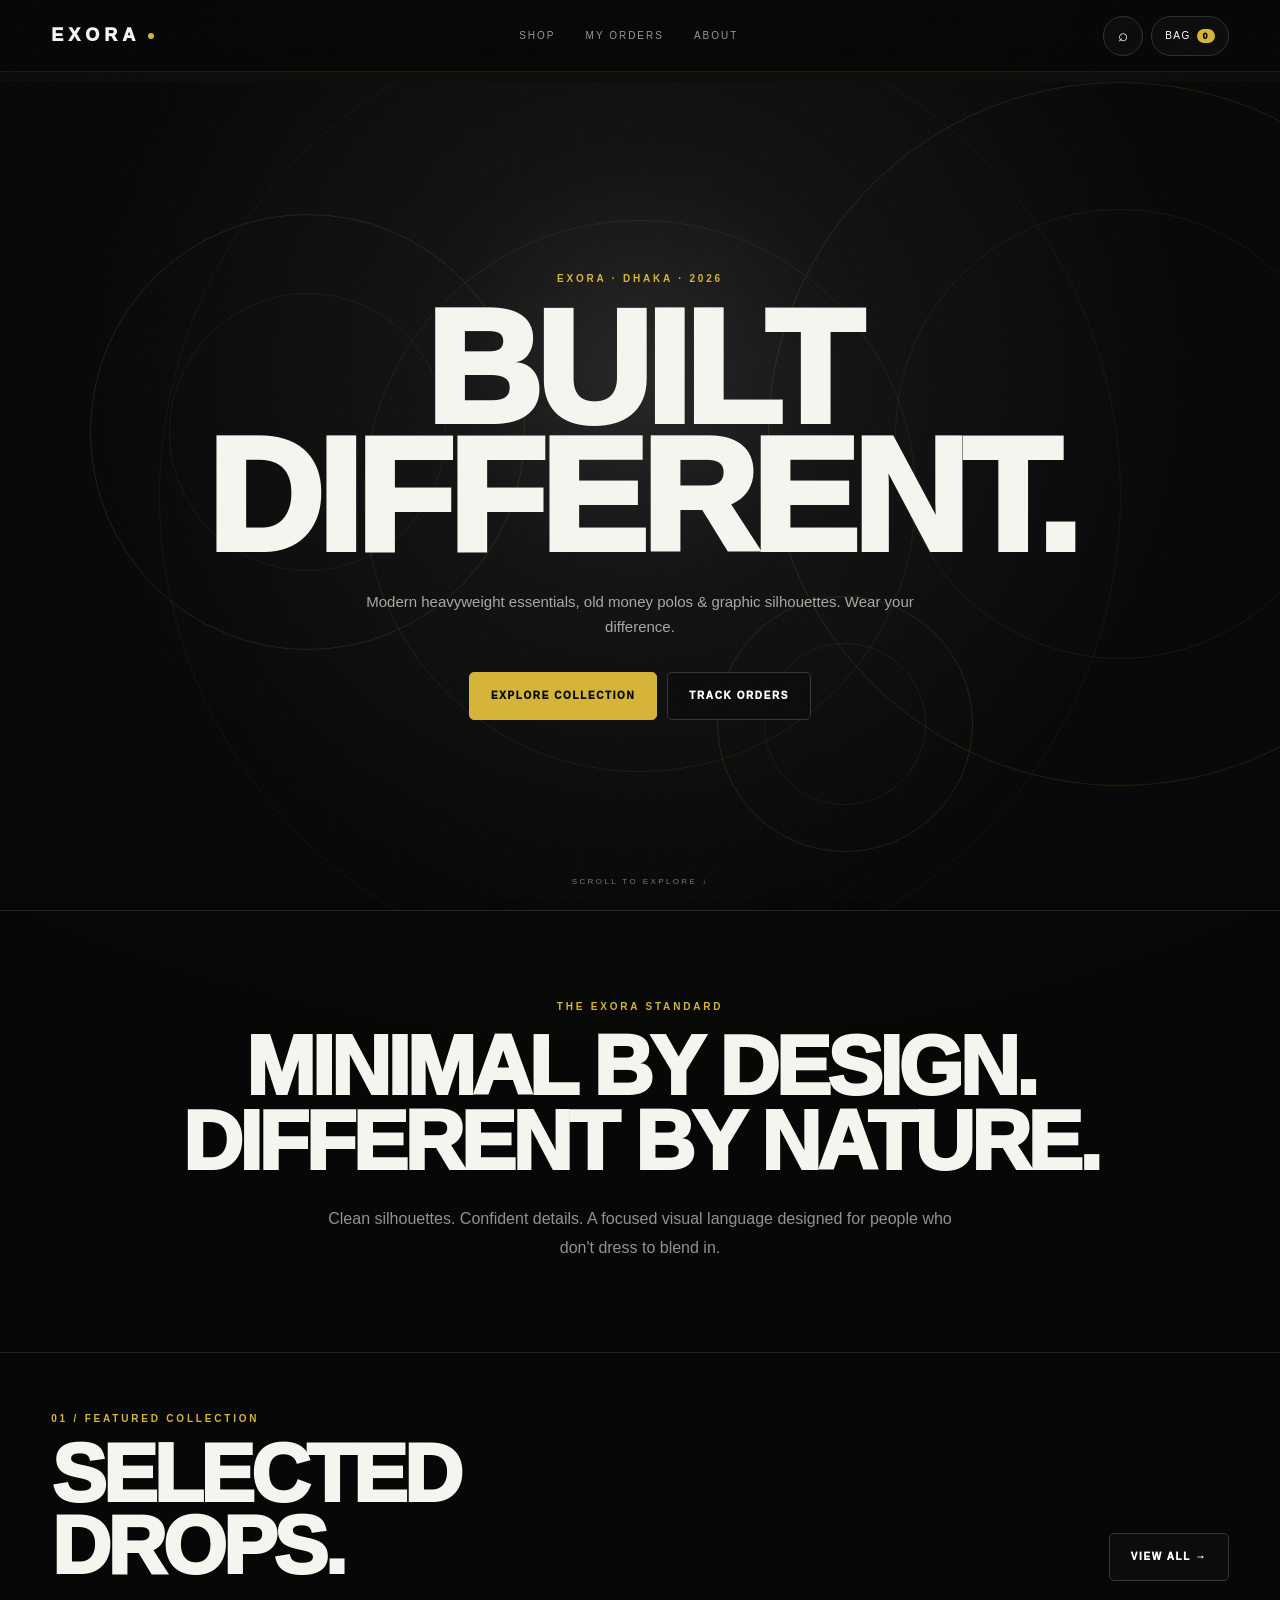
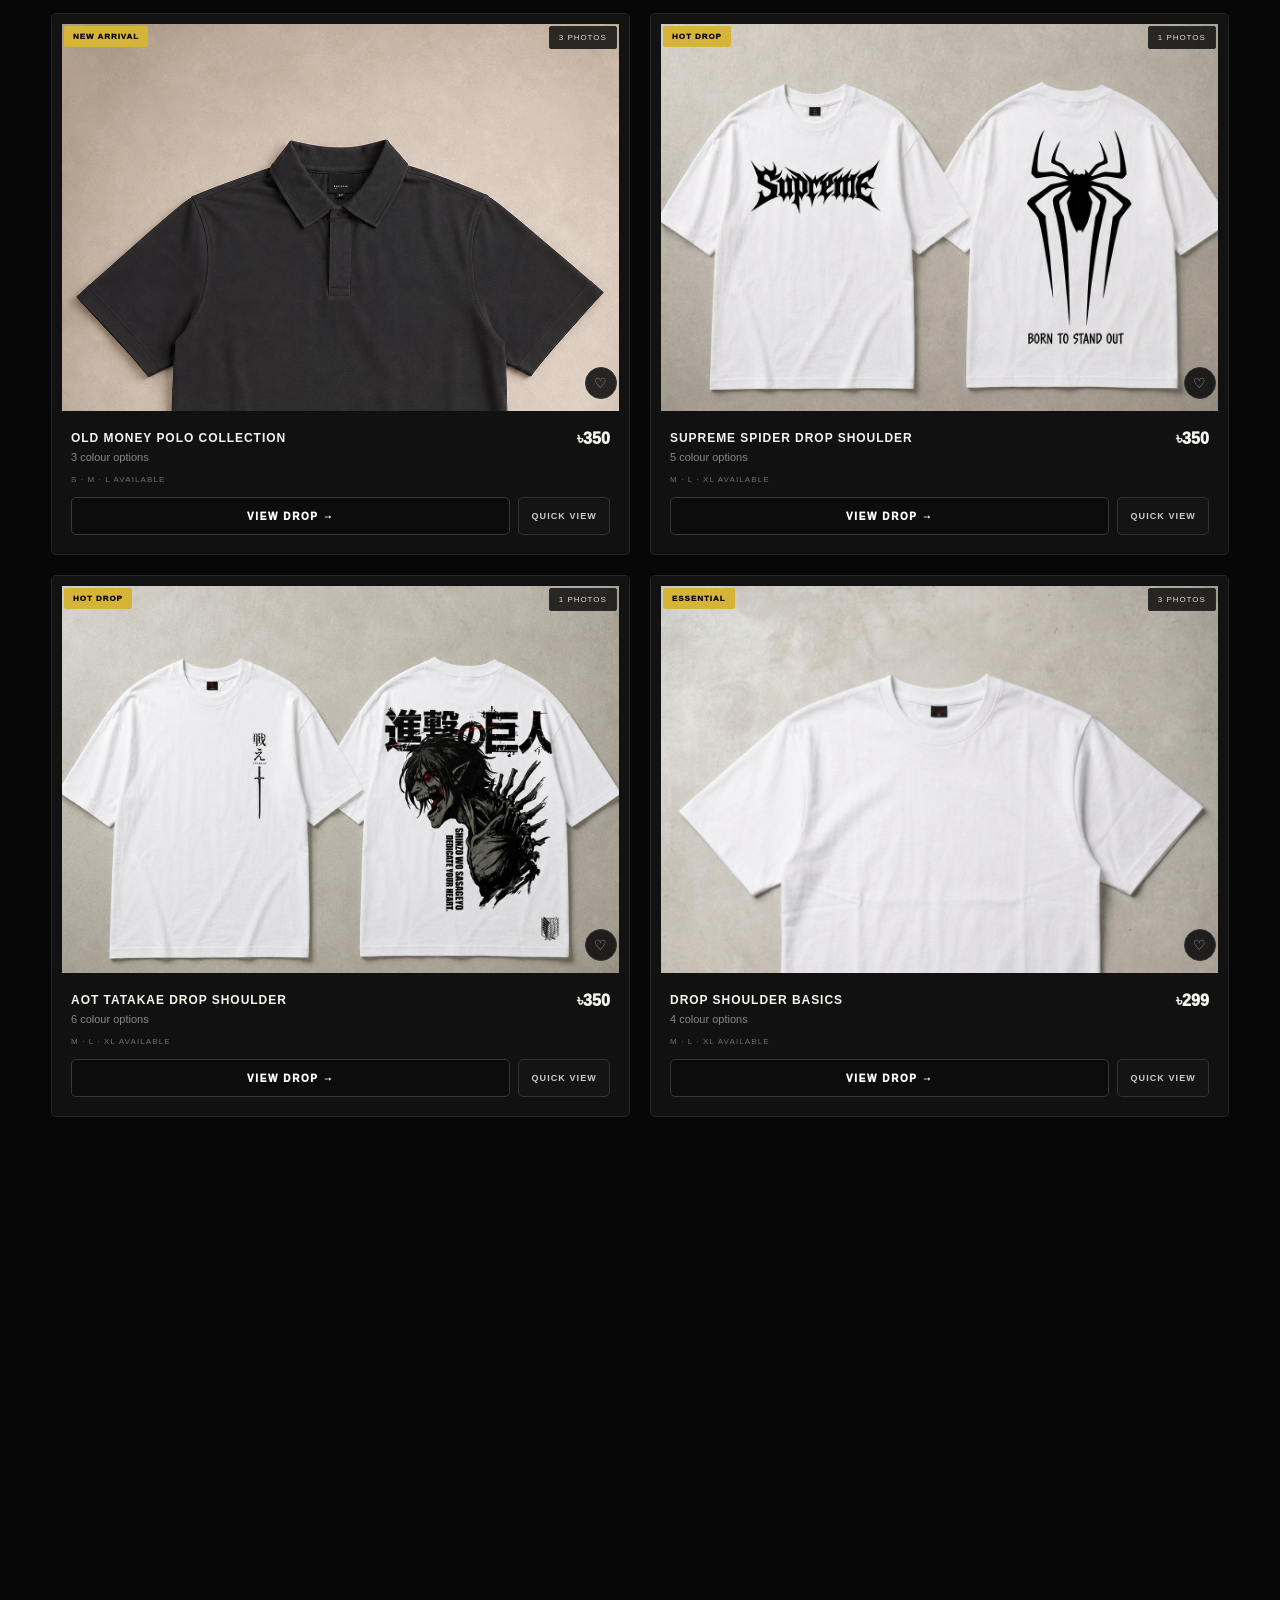
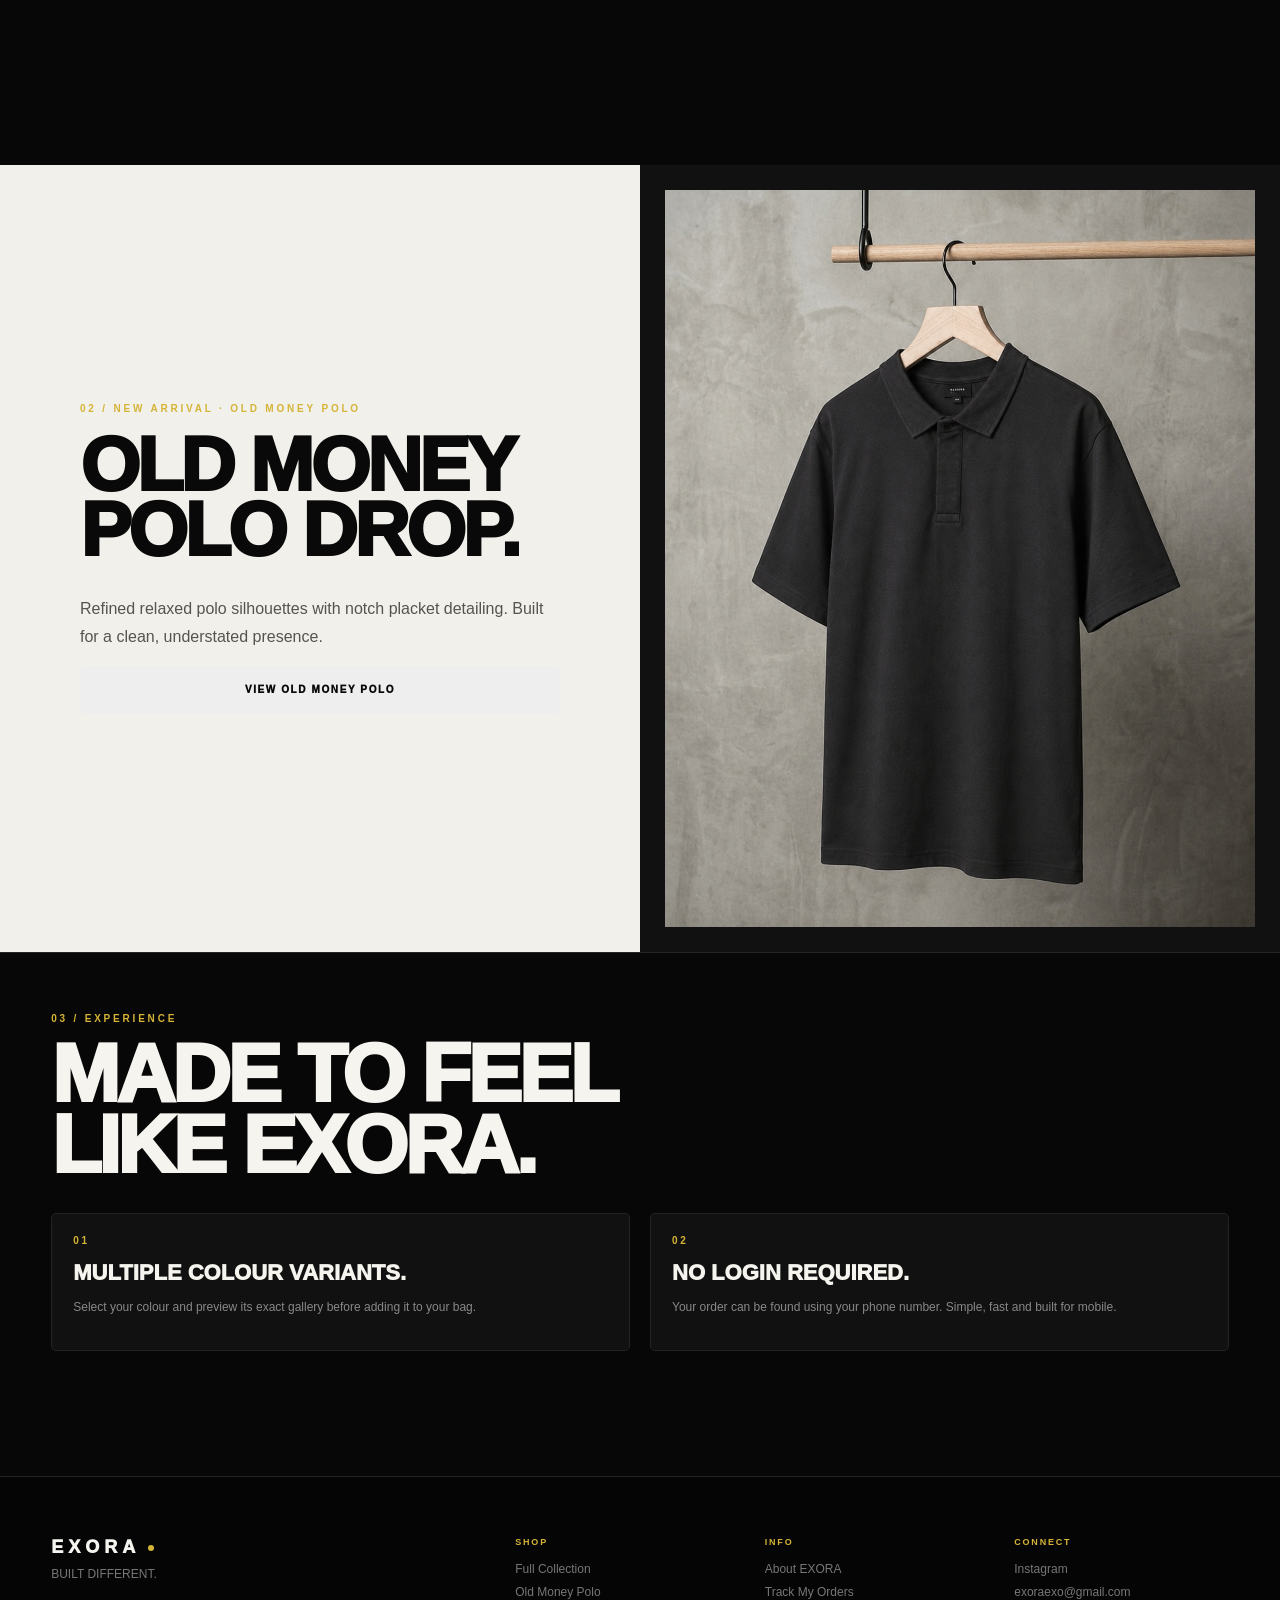
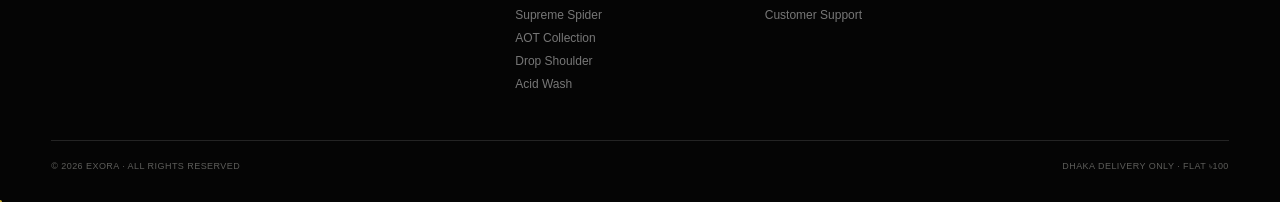
==== commit 716ba572: "Add files via upload" ====
--- a/index.html
+++ b/index.html
@@ -9,403 +9,357 @@
 <meta property="og:description" content="Modern essentials. Graphic silhouettes. Old money polos.">
 <title>EXORA — Built Different.</title>
 <style>
-:root {
-  --bg: #070707;
-  --surface: #0d0d0d;
-  --card: #111111;
-  --card2: #161616;
-  --text: #f5f4ef;
-  --muted: #92928e;
-  --line: #222222;
-  --line-gold: rgba(213,180,55,0.25);
-  --gold: #d5b437;
-  --gold2: #f0d45b;
-  --danger: #e65252;
-  --green: #77b889;
-  --radius: 6px;
-  --shadow: 0 24px 70px rgba(0,0,0,.6);
-  --exora-ease: cubic-bezier(.16,1,.3,1);
-}
-
-* { box-sizing: border-box; -webkit-tap-highlight-color: transparent; }
-html { scroll-behavior: smooth; }
-body {
-  margin: 0;
-  background: radial-gradient(circle at 50% -10%, rgba(213,180,55,.055), transparent 30%), var(--bg);
-  color: var(--text);
-  font-family: -apple-system, BlinkMacSystemFont, "Segoe UI", Roboto, Helvetica, Arial, sans-serif;
-  overflow-x: hidden;
-  line-height: 1.5;
-}
-body.modal-open { overflow: hidden; }
-
-/* Subtle Grain Texture */
-body::after {
-  content: "";
-  position: fixed;
-  inset: 0;
-  pointer-events: none;
-  z-index: 9990;
-  opacity: .025;
-  mix-blend-mode: screen;
-  background-image: url("data:image/svg+xml,%3Csvg xmlns='http://www.w3.org/2000/svg' width='180' height='180'%3E%3Cfilter id='n'%3E%3CfeTurbulence baseFrequency='.85' numOctaves='2' stitchTiles='stitch'/%3E%3C/filter%3E%3Crect width='100%25' height='100%25' filter='url(%23n)'/%3E%3C/svg%3E");
-}
-
-button, input, select, textarea { font: inherit; }
-button { cursor: pointer; border: 0; background: none; color: inherit; }
-a { color: inherit; text-decoration: none; cursor: pointer; }
-
-.shell { width: min(1240px, 92vw); margin: auto; }
-.page { min-height: 65vh; padding-top: 10px; }
-.muted { color: var(--muted); }
-.eyebrow { font-size: 10px; letter-spacing: .28em; color: var(--gold); font-weight: 800; text-transform: uppercase; }
-
-.view { animation: viewIn .35s var(--exora-ease) both; }
-@keyframes viewIn { from { opacity: 0; transform: translateY(8px); } to { opacity: 1; transform: none; } }
-@keyframes pulse { 0%,100% { opacity: .55; } 50% { opacity: 1; } }
-
-.animate-on-scroll { opacity: 0; transform: translateY(28px); transition: opacity .7s var(--exora-ease), transform .7s var(--exora-ease); }
-.animate-from-left { transform: translateX(-35px); }
-.animate-from-right { transform: translateX(35px); }
-.animate-on-scroll.animated { opacity: 1; transform: none; }
+:root{
+  --bg:#070707;--surface:#0d0d0d;--card:#111;--card2:#151515;
+  --text:#f5f4ef;--muted:#92928e;--line:#242424;
+  --gold:#d5b437;--gold2:#f0d45b;--danger:#e65252;
+  --green:#77b889;--radius:5px;--shadow:0 24px 70px rgba(0,0,0,.48);
+  --exora-ease:cubic-bezier(.16,1,.3,1);
+}
+*{box-sizing:border-box;-webkit-tap-highlight-color:transparent}
+html{scroll-behavior:smooth}
+body{margin:0;background:var(--bg);color:var(--text);font-family:-apple-system,BlinkMacSystemFont,"Segoe UI",Roboto,Arial,sans-serif;overflow-x:hidden}
+body.modal-open{overflow:hidden}
+button,input,select,textarea{font:inherit}
+button{cursor:pointer;border:0;background:none}
+a{color:inherit;text-decoration:none;cursor:pointer}
+.shell{width:min(1240px,92vw);margin:auto}
+.page{min-height:65vh;padding-top:10px}
+.muted{color:var(--muted)}
+.eyebrow{font-size:10px;letter-spacing:.28em;color:var(--gold);font-weight:800;text-transform:uppercase}
+.view{animation:viewIn .35s ease both}
+@keyframes viewIn{from{opacity:0;transform:translateY(7px)}to{opacity:1;transform:none}}
+@keyframes pulse{0%,100%{opacity:.55}50%{opacity:1}}
+.animate-on-scroll{opacity:0;transform:translateY(28px);transition:opacity .7s cubic-bezier(.16,1,.3,1),transform .7s cubic-bezier(.16,1,.3,1)}
+.animate-from-left{transform:translateX(-35px)}
+.animate-from-right{transform:translateX(35px)}
+.animate-on-scroll.animated{opacity:1;transform:none}
 
 /* SCROLL PROGRESS */
-#exoraProgress { position: fixed; top: 0; left: 0; height: 2px; width: 0; z-index: 10000; background: var(--gold); box-shadow: 0 0 12px rgba(213,180,55,.6); transition: width .1s linear; }
-
-/* CUSTOM POINTER */
-#v4-cursor, #v4-dot { position: fixed; pointer-events: none; z-index: 10030; display: none; }
-#v4-cursor { width: 32px; height: 32px; border: 1px solid rgba(213,180,55,.85); border-radius: 50%; transform: translate(-50%,-50%); transition: width .3s var(--exora-ease), height .3s var(--exora-ease), background .3s; }
-#v4-dot { width: 4px; height: 4px; background: var(--gold); border-radius: 50%; transform: translate(-50%,-50%); }
-body.v4-pointer #v4-cursor, body.v4-pointer #v4-dot { display: block; }
-body.v4-hover #v4-cursor { width: 56px; height: 56px; background: rgba(213,180,55,.08); }
+#exoraProgress{position:fixed;top:0;left:0;height:2px;width:0;z-index:9999;background:var(--gold);box-shadow:0 0 12px rgba(213,180,55,.4);transition:width .1s linear}
 
 /* HEADER */
-.header { position: sticky; top: 0; z-index: 60; height: 72px; background: rgba(7,7,7,.92); border-bottom: 1px solid rgba(255,255,255,.08); backdrop-filter: blur(22px); -webkit-backdrop-filter: blur(22px); }
-.header-in { height: 100%; display: flex; align-items: center; justify-content: space-between; gap: 18px; }
-.brand { font-weight: 950; letter-spacing: .28em; font-size: 18px; display: inline-flex; align-items: center; gap: 8px; cursor: pointer; }
-.brand-dot { width: 6px; height: 6px; background: var(--gold); border-radius: 50%; display: inline-block; box-shadow: 0 0 8px var(--gold); }
-.brand-group { display: flex; align-items: center; gap: 10px; }
-.header-back { display: none; width: 38px; height: 38px; border: 1px solid #303030; border-radius: 50%; background: #0d0d0d; color: #fff; align-items: center; justify-content: center; font-size: 14px; transition: all .2s; cursor: pointer; }
-.header-back:hover, .header-back:active { border-color: var(--gold); color: var(--gold); background: rgba(213,180,55,.08); }
-.nav { display: flex; gap: 30px; align-items: center; }
-.nav a { font-size: 10px; letter-spacing: .2em; color: #bbb; opacity: .8; padding: 25px 0; position: relative; cursor: pointer; transition: color .2s; }
-.nav a:hover, .nav a.active { color: var(--gold); opacity: 1; }
-.nav a.active::after { content: ""; position: absolute; left: 0; right: 0; bottom: 0; height: 2px; background: var(--gold); }
-.header-actions { display: flex; gap: 8px; align-items: center; }
-.icon-btn, .bag-btn { height: 40px; border: 1px solid #303030; background: #0c0c0c; color: #fff; border-radius: 999px; display: inline-flex; align-items: center; justify-content: center; transition: .2s; cursor: pointer; }
-.icon-btn { width: 40px; font-size: 16px; position: relative; }
-.bag-btn { padding: 0 13px; font-size: 10px; letter-spacing: .15em; gap: 6px; }
-.icon-btn:hover, .bag-btn:hover { border-color: var(--gold); color: var(--gold); }
-.bag-count { background: var(--gold); color: #000; border-radius: 10px; min-width: 18px; padding: 2px 5px; font-size: 9px; font-weight: 950; text-align: center; }
-.wish-badge { position: absolute; top: -3px; right: -3px; background: var(--gold); color: #000; border-radius: 50%; width: 15px; height: 15px; font-size: 8px; font-weight: 900; display: grid; place-items: center; }
-.mobile-menu { display: none; }
+.header{position:sticky;top:0;z-index:60;height:72px;background:rgba(7,7,7,.92);border-bottom:1px solid rgba(255,255,255,.08);backdrop-filter:blur(22px);-webkit-backdrop-filter:blur(22px)}
+.header-in{height:100%;display:flex;align-items:center;justify-content:space-between;gap:18px}
+.brand{font-weight:950;letter-spacing:.28em;font-size:18px;display:inline-flex;align-items:center;gap:8px;cursor:pointer}
+.brand-dot{width:6px;height:6px;background:var(--gold);border-radius:50%;display:inline-block}
+.brand-group{display:flex;align-items:center;gap:10px}
+.header-back{display:none;width:38px;height:38px;border:1px solid #303030;border-radius:50%;background:#0d0d0d;color:#fff;align-items:center;justify-content:center;font-size:15px;transition:all .2s;cursor:pointer}
+.header-back:hover,.header-back:active{border-color:var(--gold);color:var(--gold);background:rgba(213,180,55,.08)}
+.nav{display:flex;gap:30px;align-items:center}
+.nav a{font-size:10px;letter-spacing:.2em;color:#bbb;opacity:.8;padding:25px 0;position:relative;cursor:pointer}
+.nav a:hover,.nav a.active{color:var(--gold);opacity:1}
+.nav a.active:after{content:"";position:absolute;left:0;right:0;bottom:0;height:2px;background:var(--gold)}
+.header-actions{display:flex;gap:8px;align-items:center}
+.icon-btn,.bag-btn{height:40px;border:1px solid #303030;background:#0c0c0c;color:#fff;border-radius:999px;display:inline-flex;align-items:center;justify-content:center;transition:.2s;cursor:pointer}
+.icon-btn{width:40px;font-size:17px}
+.bag-btn{padding:0 13px;font-size:10px;letter-spacing:.15em;gap:6px}
+.icon-btn:hover,.bag-btn:hover{border-color:var(--gold);color:var(--gold)}
+.bag-count{background:var(--gold);color:#000;border-radius:10px;min-width:18px;padding:2px 5px;font-size:9px;font-weight:950}
+.mobile-menu{display:none}
 
 /* BUTTONS */
-.btn { min-height: 48px; padding: 0 21px; border: 1px solid #eee; background: #eee; color: #080808; border-radius: var(--radius); font-size: 10px; font-weight: 950; letter-spacing: .16em; text-transform: uppercase; display: inline-flex; align-items: center; justify-content: center; transition: transform .22s, background .22s, border-color .22s, color .22s, box-shadow .22s; cursor: pointer; }
-.btn:hover { transform: translateY(-2px); }
-.btn.dark { background: #0c0c0c; color: #fff; border-color: #373737; }
-.btn.dark:hover { border-color: var(--gold); color: var(--gold); }
-.btn.gold { background: var(--gold); border-color: var(--gold); color: #080808; }
-.btn.gold:hover { background: var(--gold2); border-color: var(--gold2); box-shadow: 0 10px 30px rgba(213,180,55,.18); }
-.btn.danger { background: rgba(230,82,82,.12); border-color: #914848; color: #ff9b9b; }
-.btn.danger:hover { background: var(--danger); color: #fff; }
-.btn.full { width: 100%; }
-.btn:disabled { opacity: .45; cursor: not-allowed; transform: none; }
+.btn{min-height:48px;padding:0 21px;border:1px solid #eee;background:#eee;color:#080808;border-radius:var(--radius);font-size:10px;font-weight:950;letter-spacing:.16em;text-transform:uppercase;display:inline-flex;align-items:center;justify-content:center;transition:transform .22s,background .22s,border-color .22s,color .22s,box-shadow .22s;cursor:pointer}
+.btn:hover{transform:translateY(-2px)}
+.btn.dark{background:#0c0c0c;color:#fff;border-color:#373737}
+.btn.dark:hover{border-color:var(--gold);color:var(--gold)}
+.btn.gold{background:var(--gold);border-color:var(--gold);color:#080808}
+.btn.gold:hover{background:var(--gold2);border-color:var(--gold2);box-shadow:0 10px 30px rgba(213,180,55,.12)}
+.btn.danger{background:rgba(230,82,82,.12);border-color:#914848;color:#ff9b9b}
+.btn.danger:hover{background:var(--danger);color:#fff}
+.btn.full{width:100%}
+.btn:disabled{opacity:.45;cursor:not-allowed;transform:none}
 
 /* HERO */
-.hero { min-height: calc(100vh - 72px); min-height: calc(100svh - 72px); display: grid; place-items: center; text-align: center; position: relative; overflow: hidden; background: radial-gradient(circle at 50% 35%,#272727 0,#131313 25%,#070707 69%); }
-.v4-orb { position: absolute; border: 1px solid rgba(213,180,55,.13); border-radius: 50%; pointer-events: none; animation: v4Float 9s ease-in-out infinite; }
-.v4-orb.a { width: 34vw; height: 34vw; left: 7%; top: 16%; }
-.v4-orb.b { width: 55vw; height: 55vw; right: -15%; top: 0; animation-delay: -3s; }
-.v4-orb.c { width: 20vw; height: 20vw; right: 24%; bottom: 7%; animation-delay: -6s; }
-.v4-orb::after { content: ""; position: absolute; inset: 18%; border: 1px solid rgba(255,255,255,.055); border-radius: 50%; }
-@keyframes v4Float { 50% { transform: translate3d(0,-18px,0) rotate(7deg); } }
-
-.hero-inner { position: relative; z-index: 2; padding: 70px 0; }
-.hero h1 { font-size: clamp(52px, 12vw, 150px); line-height: .82; letter-spacing: -.035em; margin: 21px 0 28px; font-weight: 950; text-transform: uppercase; text-shadow: 0 18px 60px rgba(0,0,0,.6); }
-.hero p { max-width: 600px; margin: 0 auto 32px; color: #a9a9a4; line-height: 1.7; font-size: 15px; }
-.hero-actions { display: flex; justify-content: center; gap: 12px; flex-wrap: wrap; }
-.hero-scroll { position: absolute; bottom: 24px; left: 50%; transform: translateX(-50%); font-size: 8px; letter-spacing: .3em; color: #777; text-transform: uppercase; animation: pulse 2.2s infinite; }
+.hero{min-height:calc(100vh - 72px);min-height:calc(100svh - 72px);display:grid;place-items:center;text-align:center;position:relative;overflow:hidden;background:radial-gradient(circle at 50% 35%,#272727 0,#131313 25%,#070707 69%)}
+.hero:before{content:"";position:absolute;width:75vw;height:75vw;border:1px solid rgba(255,255,255,.045);border-radius:50%;pointer-events:none}
+.hero:after{content:"";position:absolute;width:43vw;height:43vw;border:1px solid rgba(213,180,55,.09);border-radius:50%;pointer-events:none}
+.hero-inner{position:relative;z-index:2;padding:70px 0}
+.hero h1{font-size:clamp(58px,12.5vw,160px);line-height:.8;letter-spacing:-.035em;margin:21px 0 28px;font-weight:950;text-transform:uppercase}
+.hero p{max-width:600px;margin:0 auto 32px;color:#a9a9a4;line-height:1.7;font-size:15px}
+.hero-actions{display:flex;justify-content:center;gap:10px;flex-wrap:wrap}
+.hero-scroll{position:absolute;bottom:24px;left:50%;transform:translateX(-50%);font-size:8px;letter-spacing:.3em;color:#777;text-transform:uppercase;animation:pulse 2.2s infinite}
 
 /* SECTIONS */
-.section { padding: 60px 0 85px; overflow: hidden; }
-.section-head { display: flex; align-items: flex-end; justify-content: space-between; gap: 25px; margin-bottom: 32px; flex-wrap: wrap; }
-.section-head h2, .page-title { font-size: clamp(34px, 6vw, 80px); line-height: .87; letter-spacing: -.045em; margin: 14px 0 0; font-weight: 950; text-transform: uppercase; }
-.page-title { margin-top: 7px; }
-.intro { padding: 85px 0; border-top: 1px solid var(--line); border-bottom: 1px solid var(--line); text-align: center; }
-.intro h2 { font-size: clamp(36px, 6vw, 80px); line-height: .9; letter-spacing: -.045em; margin: 18px auto 25px; font-weight: 950; }
-.intro p { max-width: 650px; margin: auto; color: var(--muted); line-height: 1.8; }
-
-.feature { display: grid; grid-template-columns: 1fr 1fr; border-bottom: 1px solid var(--line); }
-.feature-copy { padding: 80px; background: #f1f0eb; color: #090909; display: flex; flex-direction: column; justify-content: center; }
-.feature-copy h2 { font-size: clamp(38px, 5.5vw, 80px); line-height: .86; margin: 18px 0; font-weight: 950; letter-spacing: -.045em; text-transform: uppercase; }
-.feature-copy p { max-width: 500px; color: #55554f; line-height: 1.7; margin-bottom: 24px; }
-.feature-img { min-height: 460px; background: #111; display: grid; place-items: center; padding: 25px; overflow: hidden; position: relative; }
-.feature-img svg, .feature-img img { width: 100%; height: 100%; max-height: 480px; object-fit: contain; transition: transform .8s var(--exora-ease); }
-.feature-img:hover svg, .feature-img:hover img { transform: scale(1.035); }
-
-/* PRODUCTS GRID */
-.products { display: grid; grid-template-columns: repeat(2, minmax(0, 1fr)); gap: 20px; }
-.product-card {
-  background: var(--card); border: 1px solid var(--line); border-radius: var(--radius);
-  overflow: hidden; transition: transform .3s, border-color .3s, box-shadow .3s;
-  display: flex; flex-direction: column; position: relative; transform-style: preserve-3d;
-}
-.product-card:hover { transform: translateY(-5px); border-color: #3b3b3b; box-shadow: var(--shadow); }
-.product-image { aspect-ratio: 16/11; background: #121212; position: relative; display: grid; place-items: center; padding: 12px; overflow: hidden; cursor: pointer; }
-.product-image svg, .product-image img { width: 100%; height: 100%; object-fit: contain; transition: transform .55s var(--exora-ease); }
-.product-card:hover .product-image svg, .product-card:hover .product-image img { transform: scale(1.045); }
-
-/* Card Image Shine Effect */
-.product-image::before {
-  content: ""; position: absolute; inset: -45%; z-index: 2; pointer-events: none;
-  background: linear-gradient(115deg, transparent 40%, rgba(255,255,255,.11) 49%, transparent 58%);
-  transform: translateX(-65%) rotate(8deg); transition: transform 1s var(--exora-ease);
-}
-.product-card:hover .product-image::before { transform: translateX(65%) rotate(8deg); }
-
-.badge-tag, .photo-count { position: absolute; top: 12px; padding: 5px 8px; font-size: 8px; letter-spacing: .12em; z-index: 3; border-radius: 2px; }
-.badge-tag { left: 12px; background: var(--gold); color: #000; font-weight: 950; text-transform: uppercase; }
-.photo-count { right: 12px; background: rgba(0,0,0,.78); border: 1px solid #292929; color: #ddd; }
-
-.product-info { padding: 19px; flex-grow: 1; display: flex; flex-direction: column; justify-content: space-between; }
-.product-top { display: flex; justify-content: space-between; gap: 12px; }
-.product-name { font-size: 12px; line-height: 1.4; letter-spacing: .08em; margin: 0 0 5px; font-weight: 850; text-transform: uppercase; transition: color .25s; cursor: pointer; }
-.product-card:hover .product-name { color: #fff; }
-.product-color { font-size: 11px; color: #888; }
-.price { font-size: 16px; font-weight: 950; white-space: nowrap; color: var(--gold); }
-.product-meta { font-size: 8px; color: #70706c; letter-spacing: .14em; margin-top: 12px; text-transform: uppercase; }
-.card-actions { display: flex; gap: 8px; margin-top: 13px; }
-.card-btn { flex: 1; min-height: 38px; }
+.section{padding:60px 0 85px;overflow:hidden}
+.section-head{display:flex;align-items:flex-end;justify-content:space-between;gap:25px;margin-bottom:32px;flex-wrap:wrap}
+.section-head h2,.page-title{font-size:clamp(36px,6.4vw,82px);line-height:.87;letter-spacing:-.045em;margin:14px 0 0;font-weight:950;text-transform:uppercase}
+.page-title{margin-top:7px}
+.intro{padding:90px 0;border-top:1px solid var(--line);border-bottom:1px solid var(--line);text-align:center}
+.intro h2{font-size:clamp(38px,6.5vw,84px);line-height:.9;letter-spacing:-.045em;margin:18px auto 25px;font-weight:950}
+.intro p{max-width:650px;margin:auto;color:var(--muted);line-height:1.8}
+.feature{display:grid;grid-template-columns:1fr 1fr;border-bottom:1px solid var(--line)}
+.feature-copy{padding:80px;background:#f1f0eb;color:#090909;display:flex;flex-direction:column;justify-content:center}
+.feature-copy h2{font-size:clamp(42px,6vw,85px);line-height:.84;margin:18px 0;font-weight:950;letter-spacing:-.045em}
+.feature-copy p{max-width:500px;color:#55554f;line-height:1.7}
+.feature-img{min-height:480px;background:#111;display:grid;place-items:center;padding:25px;overflow:hidden}
+.feature-img img{width:100%;height:100%;object-fit:contain;transition:transform .8s var(--exora-ease)}
+.feature-img:hover img{transform:scale(1.035)}
+
+/* PRODUCTS */
+.products{display:grid;grid-template-columns:repeat(2,minmax(0,1fr));gap:20px}
+.product-card{background:var(--card);border:1px solid var(--line);border-radius:var(--radius);overflow:hidden;transition:transform .3s,border-color .3s,box-shadow .3s;display:flex;flex-direction:column;position:relative}
+.product-card:hover{transform:translateY(-5px);border-color:#3b3b3b;box-shadow:var(--shadow)}
+.product-image{aspect-ratio:16/11;background:#121212;position:relative;display:grid;place-items:center;padding:10px;overflow:hidden;cursor:pointer}
+.product-image img{width:100%;height:100%;object-fit:contain;transition:transform .55s cubic-bezier(.2,.8,.2,1)}
+.product-card:hover .product-image img{transform:scale(1.045)}
+.badge-tag,.photo-count{position:absolute;top:12px;padding:6px 9px;font-size:8px;letter-spacing:.12em;z-index:2;border-radius:2px}
+.badge-tag{left:12px;background:var(--gold);color:#000;font-weight:950;text-transform:uppercase}
+.photo-count{right:12px;background:rgba(0,0,0,.78);border:1px solid #292929;color:#ddd}
+.product-info{padding:19px;flex-grow:1;display:flex;flex-direction:column;justify-content:space-between}
+.product-top{display:flex;justify-content:space-between;gap:12px}
+.product-name{font-size:12px;line-height:1.4;letter-spacing:.08em;margin:0 0 5px;font-weight:850;text-transform:uppercase;transition:color .25s}
+.product-card:hover .product-name{color:#fff}
+.product-color{font-size:11px;color:#888}
+.price{font-size:16px;font-weight:950;white-space:nowrap;color:var(--text)}
+.product-meta{font-size:8px;color:#70706c;letter-spacing:.14em;margin-top:12px;text-transform:uppercase}
+.card-actions{display:flex;gap:8px;margin-top:13px}
+.card-btn{flex:1;min-height:38px}
 
 /* WISHLIST & QUICK VIEW ACTION BUTTONS */
-.exora-wish {
-  position: absolute; right: 12px; bottom: 12px; z-index: 4;
-  width: 34px; height: 34px; border-radius: 50%;
-  display: grid; place-items: center; background: rgba(7,7,7,.85);
-  border: 1px solid #333; color: #aaa; font-size: 15px;
-  backdrop-filter: blur(8px); transition: .25s var(--exora-ease); cursor: pointer;
-}
-.exora-wish:hover, .exora-wish.active { color: var(--gold); border-color: var(--gold); background: rgba(18,18,18,.95); box-shadow: 0 0 15px rgba(213,180,55,.2); }
-
-.exora-qv-trigger {
-  background: #141414; border: 1px solid #333; color: #ccc;
-  min-height: 38px; padding: 0 12px; font-size: 9px; font-weight: 800;
-  letter-spacing: .12em; text-transform: uppercase; border-radius: var(--radius);
-  transition: all .2s;
-}
-.exora-qv-trigger:hover { border-color: var(--gold); color: var(--gold); }
-
-/* FILTERS & SORT */
-.shop-toolbar { display: flex; justify-content: space-between; align-items: center; gap: 12px; margin-bottom: 20px; flex-wrap: wrap; }
-.filters { display: flex; gap: 7px; overflow-x: auto; padding: 2px 0 6px; scrollbar-width: none; }
-.filters::-webkit-scrollbar { display: none; }
-.filter { white-space: nowrap; min-height: 38px; padding: 0 14px; font-size: 9px; }
-.sort-select { background: #111; border: 1px solid #333; color: #ddd; padding: 8px 12px; font-size: 10px; border-radius: var(--radius); outline: none; }
-
-/* DETAIL PAGE */
-.variant-layout { display: grid; grid-template-columns: 1.08fr .92fr; gap: 45px; }
-.gallery { position: sticky; top: 96px; align-self: start; }
-.gallery-main { aspect-ratio: 16/11; background: #111; border: 1px solid var(--line); position: relative; display: grid; place-items: center; overflow: hidden; cursor: zoom-in; border-radius: var(--radius); }
-.gallery-main svg, .gallery-main img { width: 100%; height: 100%; object-fit: contain; transition: transform .8s var(--exora-ease); }
-.gallery-main:hover svg, .gallery-main:hover img { transform: scale(1.025); }
-.zoom-hint { position: absolute; right: 10px; bottom: 10px; padding: 5px 8px; background: rgba(0,0,0,.75); font-size: 8px; letter-spacing: .12em; color: #aaa; border-radius: 2px; }
-.thumbs { display: flex; gap: 9px; margin-top: 11px; overflow: auto; padding-bottom: 4px; }
-.thumbs button { flex: 0 0 94px; width: 94px; height: 70px; padding: 0; background: #101010; border: 1px solid #303030; position: relative; overflow: hidden; border-radius: 2px; cursor: pointer; }
-.thumbs button.active { border-color: var(--gold); box-shadow: inset 0 0 0 1px var(--gold); }
-.thumbs svg, .thumbs img { width: 100%; height: 100%; object-fit: contain; }
-.thumbs span { position: absolute; left: 4px; bottom: 4px; background: rgba(0,0,0,.85); padding: 2px 5px; font-size: 7px; color: #fff; border-radius: 2px; }
-.gallery-note { font-size: 9px; color: #666; letter-spacing: .1em; text-transform: uppercase; margin-top: 9px; }
-
-.product-detail h1 { font-size: clamp(32px, 5vw, 64px); line-height: .88; margin: 10px 0 16px; font-weight: 950; letter-spacing: -.04em; }
-.detail-price { font-size: 28px; color: var(--gold); font-weight: 950; margin: 20px 0 15px; }
-.detail-copy { border-top: 1px solid var(--line); border-bottom: 1px solid var(--line); padding: 20px 0; color: #bdbdb8; line-height: 1.75; font-size: 14px; }
-.specs { background: #101010; border: 1px solid var(--line); padding: 17px; margin-top: 18px; border-radius: var(--radius); }
-.spec { display: flex; justify-content: space-between; gap: 20px; padding: 7px 0; color: #888; font-size: 12px; border-bottom: 1px solid rgba(255,255,255,.03); }
-.spec:last-child { border-bottom: 0; }
-.spec b { color: #eee; text-align: right; }
-.selector { margin: 22px 0; }
-.selector-title { font-size: 9px; color: var(--gold); letter-spacing: .16em; font-weight: 850; text-transform: uppercase; margin-bottom: 11px; display: flex; justify-content: space-between; }
-.swatches, .sizes { display: flex; gap: 8px; flex-wrap: wrap; }
-.swatch, .size-btn { min-height: 44px; background: #111; color: #ddd; border: 1px solid #333; padding: 0 14px; border-radius: var(--radius); font-size: 11px; font-weight: 700; transition: .2s; cursor: pointer; }
-.swatch { display: inline-flex; align-items: center; gap: 8px; }
-.swatch.active, .size-btn.active { border-color: var(--gold); background: #19170f; color: #fff; box-shadow: 0 0 12px rgba(213,180,55,.18); }
-.dot { width: 13px; height: 13px; border-radius: 50%; border: 1px solid #666; }
-.stock-note { display: flex; align-items: center; gap: 7px; color: #858581; font-size: 10px; margin: 14px 0 20px; }
-.stock-dot { width: 6px; height: 6px; background: var(--green); border-radius: 50%; box-shadow: 0 0 8px var(--green); }
-.detail-actions { display: grid; grid-template-columns: 1fr 1fr; gap: 10px; }
-
-/* CART & CHECKOUT */
-.cart-layout { display: grid; grid-template-columns: 1.35fr .65fr; gap: 24px; }
-.cart-row { display: grid; grid-template-columns: 100px 1fr auto; gap: 18px; align-items: center; background: #101010; border: 1px solid var(--line); padding: 13px; margin-bottom: 11px; border-radius: var(--radius); }
-.cart-row svg, .cart-row img { width: 100px; height: 80px; object-fit: contain; background: #151515; border-radius: 2px; }
-.cart-actions { display: flex; gap: 9px; align-items: center; margin-top: 10px; }
-.qty { display: flex; border: 1px solid #333; border-radius: 2px; overflow: hidden; }
-.qty button { width: 33px; height: 35px; background: #0b0b0b; color: #fff; font-size: 14px; font-weight: bold; }
-.qty span { width: 36px; display: grid; place-items: center; font-size: 12px; font-weight: 700; }
-.summary { background: #111; border: 1px solid var(--line); padding: 23px; position: sticky; top: 95px; height: max-content; border-radius: var(--radius); }
-.summary .line { display: flex; justify-content: space-between; margin: 11px 0; color: #bbb; font-size: 13px; }
-.summary .total { border-top: 1px solid var(--line); padding-top: 16px; margin-top: 16px; color: #fff; font-size: 19px; font-weight: 950; }
-.promo-box { display: flex; gap: 8px; margin: 15px 0 5px; }
-.promo-box input { flex: 1; height: 38px; background: #080808; border: 1px solid #333; color: #fff; padding: 0 10px; font-size: 11px; text-transform: uppercase; border-radius: var(--radius); }
-
-.empty { padding: 45px 20px; text-align: center; background: #101010; border: 1px solid var(--line); color: #888; letter-spacing: .12em; font-size: 12px; font-weight: 800; border-radius: var(--radius); text-transform: uppercase; }
-.form { background: #101010; border: 1px solid var(--line); padding: 24px; border-radius: var(--radius); }
-.form-grid { display: grid; grid-template-columns: 1fr 1fr; gap: 15px; }
-.field.full { grid-column: 1/-1; }
-.field label { display: block; font-size: 9px; letter-spacing: .15em; color: #999; text-transform: uppercase; margin-bottom: 7px; font-weight: 800; }
-.field input { width: 100%; height: 46px; background: #080808; border: 1px solid #333; color: #fff; padding: 0 13px; outline: none; border-radius: var(--radius); font-size: 14px; }
-.field input:focus { border-color: var(--gold); }
-.paybox { margin: 18px 0; padding: 16px; background: #0b0b0b; border: 1px solid #2a2a2a; border-radius: var(--radius); }
-.notice { background: #0c0c0c; border: 1px solid #282828; padding: 13px; color: #969691; font-size: 11px; line-height: 1.6; border-radius: var(--radius); }
-
-/* ORDERS & TRACKING */
-.orders-grid { max-width: 820px; display: grid; gap: 16px; margin-top: 22px; }
-.order-card { background: #111; border: 1px solid var(--line); padding: 21px; border-radius: var(--radius); }
-.order-card h3 { font-size: 22px; margin: 14px 0 7px; font-weight: 950; }
-.order-card p { color: #888; font-size: 12px; line-height: 1.65; }
-.status { display: inline-flex; padding: 6px 10px; border: 1px solid #444; font-size: 8px; letter-spacing: .15em; text-transform: uppercase; font-weight: 950; border-radius: 2px; }
-.status.pending { color: #e8ca70; border-color: #806a30; background: rgba(128,106,48,.1); }
-.status.confirmed { color: #93e1a6; border-color: #477555; background: rgba(71,117,85,.1); }
-.status.cancelled { color: #ff9292; border-color: #7a4444; background: rgba(122,68,68,.1); }
-.order-actions { display: flex; gap: 9px; flex-wrap: wrap; margin-top: 18px; }
-.track { display: grid; grid-template-columns: repeat(5, 1fr); gap: 4px; margin: 25px 0; }
-.track-step { position: relative; text-align: center; color: #666; font-size: 8px; letter-spacing: .08em; text-transform: uppercase; font-weight: 700; }
-.track-step::before { content: ""; display: block; width: 14px; height: 14px; border-radius: 50%; border: 1px solid #444; background: #111; margin: 0 auto 8px; }
-.track-step.done { color: var(--green); }
-.track-step.done::before { background: var(--green); border-color: var(--green); box-shadow: 0 0 0 4px rgba(119,184,137,.15); }
-
-/* ABOUT & FOOTER */
-.about-grid { display: grid; grid-template-columns: 1fr 1fr; gap: 55px; align-items: center; }
-.markbox { min-height: 430px; display: grid; place-items: center; background: radial-gradient(circle, #292929, #090909 65%); border: 1px solid var(--line); border-radius: var(--radius); }
-.footer { border-top: 1px solid var(--line); background: #050505; padding: 60px 0 30px; margin-top: 40px; }
-.footgrid { display: grid; grid-template-columns: 2fr 1fr 1fr 1fr; gap: 35px; }
-.footer h4 { font-size: 9px; letter-spacing: .2em; color: var(--gold); margin: 0 0 15px; text-transform: uppercase; }
-.footer a, .footer p { display: block; color: #777; font-size: 12px; margin: 9px 0; }
-.footer a:hover { color: #fff; }
-.copy { border-top: 1px solid var(--line); margin-top: 40px; padding-top: 20px; display: flex; justify-content: space-between; gap: 10px; flex-wrap: wrap; color: #5d5d5a; font-size: 9px; letter-spacing: .05em; }
-
-/* MODALS & DRAWER */
-.lightbox, .search-overlay, .modal-backdrop { position: fixed; inset: 0; z-index: 200; background: rgba(0,0,0,.92); backdrop-filter: blur(12px); display: none; }
-.lightbox.open { display: grid; place-items: center; padding: 20px; }
-.lightbox svg, .lightbox img { max-width: 92vw; max-height: 86vh; object-fit: contain; }
-.close-round { position: absolute; right: 18px; top: 18px; width: 44px; height: 44px; border-radius: 50%; background: #181818; border: 1px solid #333; color: #fff; font-size: 24px; display: grid; place-items: center; cursor: pointer; z-index: 10; }
+.exora-wish{
+  position:absolute;right:12px;bottom:12px;z-index:4;
+  width:32px;height:32px;border-radius:50%;
+  display:grid;place-items:center;background:rgba(7,7,7,.85);
+  border:1px solid #333;color:#aaa;font-size:14px;
+  backdrop-filter:blur(8px);transition:.25s var(--exora-ease);cursor:pointer;
+}
+.exora-wish:hover,.exora-wish.active{color:var(--gold);border-color:var(--gold);background:rgba(18,18,18,.95)}
+.exora-qv-trigger{
+  background:#141414;border:1px solid #333;color:#ccc;
+  min-height:38px;padding:0 12px;font-size:9px;font-weight:800;
+  letter-spacing:.12em;text-transform:uppercase;border-radius:var(--radius);
+  transition:all .2s;
+}
+.exora-qv-trigger:hover{border-color:var(--gold);color:var(--gold)}
+
+/* FILTERS */
+.filters{display:flex;gap:7px;overflow-x:auto;padding:2px 0 10px;scrollbar-width:none}
+.filters::-webkit-scrollbar{display:none}
+.filter{white-space:nowrap;min-height:40px;padding:0 14px;font-size:9px}
+
+/* DETAIL */
+.variant-layout{display:grid;grid-template-columns:1.08fr .92fr;gap:45px}
+.gallery{position:sticky;top:96px;align-self:start}
+.gallery-main{aspect-ratio:16/11;background:#111;border:1px solid var(--line);position:relative;display:grid;place-items:center;overflow:hidden;cursor:zoom-in;border-radius:var(--radius)}
+.gallery-main img{width:100%;height:100%;object-fit:contain;transition:transform .8s var(--exora-ease)}
+.gallery-main:hover img{transform:scale(1.025)}
+.zoom-hint{position:absolute;right:10px;bottom:10px;padding:5px 8px;background:rgba(0,0,0,.72);font-size:8px;letter-spacing:.12em;color:#aaa}
+.thumbs{display:flex;gap:9px;margin-top:11px;overflow:auto;padding-bottom:4px}
+.thumbs button{flex:0 0 94px;width:94px;height:70px;padding:0;background:#101010;border:1px solid #303030;position:relative;overflow:hidden;border-radius:2px;cursor:pointer}
+.thumbs button.active{border-color:var(--gold);box-shadow:inset 0 0 0 1px var(--gold)}
+.thumbs img{width:100%;height:100%;object-fit:contain}
+.thumbs span{position:absolute;left:4px;bottom:4px;background:rgba(0,0,0,.8);padding:3px 5px;font-size:7px;color:#fff}
+.gallery-note{font-size:9px;color:#666;letter-spacing:.1em;text-transform:uppercase;margin-top:9px}
+.product-detail h1{font-size:clamp(34px,5vw,68px);line-height:.88;margin:10px 0 16px;font-weight:950;letter-spacing:-.04em}
+.detail-price{font-size:27px;color:var(--gold);font-weight:950;margin:20px 0}
+.detail-copy{border-top:1px solid var(--line);border-bottom:1px solid var(--line);padding:20px 0;color:#bdbdb8;line-height:1.75;font-size:14px}
+.specs{background:#101010;border:1px solid var(--line);padding:17px;margin-top:18px;border-radius:var(--radius)}
+.spec{display:flex;justify-content:space-between;gap:20px;padding:7px 0;color:#888;font-size:12px}
+.spec b{color:#eee;text-align:right}
+.selector{margin:22px 0}
+.selector-title{font-size:9px;color:var(--gold);letter-spacing:.16em;font-weight:850;text-transform:uppercase;margin-bottom:11px}
+.swatches,.sizes{display:flex;gap:8px;flex-wrap:wrap}
+.swatch,.size-btn{min-height:44px;background:#111;color:#ddd;border:1px solid #333;padding:0 14px;border-radius:var(--radius);font-size:11px;font-weight:700;transition:.2s;cursor:pointer}
+.swatch{display:inline-flex;align-items:center;gap:8px}
+.swatch.active,.size-btn.active{border-color:var(--gold);background:#19170f;color:#fff;box-shadow:0 0 12px rgba(213,180,55,.15)}
+.dot{width:13px;height:13px;border-radius:50%;border:1px solid #666}
+.stock-note{display:flex;align-items:center;gap:7px;color:#858581;font-size:10px;margin:14px 0}
+.stock-dot{width:6px;height:6px;background:var(--green);border-radius:50%}
+.detail-actions{display:grid;grid-template-columns:1fr 1fr;gap:10px}
+
+/* CART / CHECKOUT */
+.cart-layout{display:grid;grid-template-columns:1.35fr .65fr;gap:24px}
+.cart-row{display:grid;grid-template-columns:100px 1fr auto;gap:18px;align-items:center;background:#101010;border:1px solid var(--line);padding:13px;margin-bottom:11px;border-radius:var(--radius)}
+.cart-row img{width:100px;height:80px;object-fit:contain;background:#151515;border-radius:2px}
+.cart-actions{display:flex;gap:9px;align-items:center;margin-top:10px}
+.qty{display:flex;border:1px solid #333;border-radius:2px;overflow:hidden}
+.qty button{width:33px;height:35px;background:#0b0b0b;color:#fff;font-size:14px;font-weight:bold}
+.qty span{width:36px;display:grid;place-items:center;font-size:12px;font-weight:700}
+.summary{background:#111;border:1px solid var(--line);padding:23px;position:sticky;top:95px;height:max-content;border-radius:var(--radius)}
+.summary .line{display:flex;justify-content:space-between;margin:11px 0;color:#bbb;font-size:13px}
+.summary .total{border-top:1px solid var(--line);padding-top:16px;margin-top:16px;color:#fff;font-size:19px;font-weight:950}
+.empty{padding:45px 20px;text-align:center;background:#101010;border:1px solid var(--line);color:#888;letter-spacing:.12em;font-size:12px;font-weight:800;border-radius:var(--radius);text-transform:uppercase}
+.form{background:#101010;border:1px solid var(--line);padding:24px;border-radius:var(--radius)}
+.form-grid{display:grid;grid-template-columns:1fr 1fr;gap:15px}
+.field.full{grid-column:1/-1}
+.field label{display:block;font-size:9px;letter-spacing:.15em;color:#999;text-transform:uppercase;margin-bottom:7px;font-weight:800}
+.field input{width:100%;height:46px;background:#080808;border:1px solid #333;color:#fff;padding:0 13px;outline:none;border-radius:var(--radius);font-size:14px}
+.field input:focus{border-color:var(--gold)}
+.paybox{margin:18px 0;padding:16px;background:#0b0b0b;border:1px solid #2a2a2a;border-radius:var(--radius)}
+.notice{background:#0c0c0c;border:1px solid #282828;padding:13px;color:#969691;font-size:11px;line-height:1.6;border-radius:var(--radius)}
+
+/* ORDERS & STEP TRACKER */
+.orders-grid{max-width:820px;display:grid;gap:16px;margin-top:22px}
+.order-card{background:#111;border:1px solid var(--line);padding:21px;border-radius:var(--radius)}
+.order-card h3{font-size:22px;margin:14px 0 7px;font-weight:950}
+.order-card p{color:#888;font-size:12px;line-height:1.65}
+.status{display:inline-flex;padding:6px 10px;border:1px solid #444;font-size:8px;letter-spacing:.15em;text-transform:uppercase;font-weight:950;border-radius:2px}
+.status.pending{color:#e8ca70;border-color:#806a30;background:rgba(128,106,48,.1)}
+.status.confirmed{color:#93e1a6;border-color:#477555;background:rgba(71,117,85,.1)}
+.status.cancelled{color:#ff9292;border-color:#7a4444;background:rgba(122,68,68,.1)}
+.order-actions{display:flex;gap:9px;flex-wrap:wrap;margin-top:18px}
+.track{display:grid;grid-template-columns:repeat(5,1fr);gap:4px;margin:25px 0}
+.track-step{position:relative;text-align:center;color:#666;font-size:8px;letter-spacing:.08em;text-transform:uppercase;font-weight:700}
+.track-step:before{content:"";display:block;width:14px;height:14px;border-radius:50%;border:1px solid #444;background:#111;margin:0 auto 8px}
+.track-step.done{color:var(--green)}
+.track-step.done:before{background:var(--green);border-color:var(--green);box-shadow:0 0 0 4px rgba(119,184,137,.1)}
+
+/* ABOUT / FOOTER */
+.about-grid{display:grid;grid-template-columns:1fr 1fr;gap:55px;align-items:center}
+.markbox{min-height:430px;display:grid;place-items:center;background:radial-gradient(circle,#292929,#090909 65%);border:1px solid var(--line);border-radius:var(--radius)}
+.markbox img{width:45%;max-width:270px;filter:grayscale(1) brightness(2)}
+.footer{border-top:1px solid var(--line);background:#050505;padding:60px 0 30px;margin-top:40px}
+.footgrid{display:grid;grid-template-columns:2fr 1fr 1fr 1fr;gap:35px}
+.footer h4{font-size:9px;letter-spacing:.2em;color:var(--gold);margin:0 0 15px;text-transform:uppercase}
+.footer a,.footer p{display:block;color:#777;font-size:12px;margin:9px 0}
+.footer a:hover{color:#fff}
+.copy{border-top:1px solid var(--line);margin-top:40px;padding-top:20px;display:flex;justify-content:space-between;gap:10px;flex-wrap:wrap;color:#5d5d5a;font-size:9px;letter-spacing:.05em}
 
 /* QUICK VIEW MODAL */
-#exoraQuickView { position: fixed; inset: 0; z-index: 5000; display: none; align-items: center; justify-content: center; padding: 18px; background: rgba(0,0,0,.85); backdrop-filter: blur(18px); }
-#exoraQuickView.open { display: flex; }
-.exora-qv-card { width: min(920px, 96vw); max-height: 90vh; overflow: auto; display: grid; grid-template-columns: 1.05fr .95fr; background: #0e0e0e; border: 1px solid #303030; box-shadow: 0 35px 100px rgba(0,0,0,.8); border-radius: var(--radius); position: relative; animation: qvIn .4s var(--exora-ease) both; }
-@keyframes qvIn { from { opacity: 0; transform: translateY(20px) scale(.97); } to { opacity: 1; transform: none; } }
-.exora-qv-media { min-height: 380px; background: #111; display: grid; place-items: center; padding: 20px; }
-.exora-qv-media svg, .exora-qv-media img { width: 100%; height: 100%; max-height: 480px; object-fit: contain; }
-.exora-qv-info { padding: 32px; display: flex; flex-direction: column; justify-content: center; }
-.exora-qv-info h2 { font-size: clamp(24px, 3.5vw, 42px); line-height: .95; margin: 10px 0 14px; letter-spacing: -.04em; }
-.exora-qv-close { position: absolute; right: 16px; top: 16px; width: 38px; height: 38px; border-radius: 50%; background: #151515; border: 1px solid #3b3b3b; color: #fff; font-size: 22px; z-index: 10; display: grid; place-items: center; cursor: pointer; }
-.exora-qv-price { font-size: 22px; font-weight: 950; color: var(--gold); margin-bottom: 14px; }
-.exora-qv-colours { display: flex; gap: 8px; flex-wrap: wrap; margin: 10px 0 20px; }
-.exora-qv-colours button { background: #111; color: #ddd; border: 1px solid #333; padding: 8px 12px; font-size: 9px; letter-spacing: .08em; border-radius: var(--radius); cursor: pointer; }
-.exora-qv-colours button:hover { border-color: var(--gold); color: #fff; }
-
-/* WISHLIST DRAWER */
-.drawer-backdrop { position: fixed; inset: 0; background: rgba(0,0,0,.8); backdrop-filter: blur(8px); z-index: 4000; opacity: 0; pointer-events: none; transition: opacity .3s; }
-.drawer-backdrop.open { opacity: 1; pointer-events: auto; }
-.drawer { position: fixed; top: 0; right: 0; bottom: 0; width: min(420px, 88vw); background: #0c0c0c; border-left: 1px solid var(--line); z-index: 4001; transform: translateX(100%); transition: transform .35s var(--exora-ease); padding: 25px; display: flex; flex-direction: column; }
-.drawer-backdrop.open .drawer { transform: translateX(0); }
-.drawer-head { display: flex; justify-content: space-between; align-items: center; margin-bottom: 20px; padding-bottom: 15px; border-bottom: 1px solid var(--line); }
-.drawer-body { flex: 1; overflow-y: auto; display: flex; flex-direction: column; gap: 12px; }
-
-/* SEARCH MODAL */
-.search-overlay.open { display: flex; align-items: flex-start; padding: 95px 20px; }
-.search-box { width: min(720px, 100%); margin: auto; background: #101010; border: 1px solid #333; padding: 25px; border-radius: var(--radius); box-shadow: 0 30px 80px rgba(0,0,0,.8); }
-.search-box input { width: 100%; height: 52px; background: #080808; color: #fff; border: 1px solid #333; padding: 0 15px; font-size: 16px; outline: none; border-radius: var(--radius); }
-.search-result { padding: 13px; border-bottom: 1px solid #242424; display: block; border-radius: 4px; transition: background .2s; }
-.search-result:hover { background: #161616; }
-
-/* SIZE CHART TABLE */
-.size-table { width: 100%; border-collapse: collapse; margin-top: 15px; font-size: 12px; }
-.size-table th, .size-table td { border: 1px solid #282828; padding: 10px; text-align: center; }
-.size-table th { background: #151515; color: var(--gold); }
-
-/* TOAST */
-.toast { position: fixed; right: 20px; bottom: 20px; z-index: 10050; background: var(--gold); color: #000; padding: 13px 18px; font-size: 10px; font-weight: 950; letter-spacing: .1em; border-radius: var(--radius); transform: translateY(90px); opacity: 0; transition: .3s var(--exora-ease); box-shadow: 0 10px 30px rgba(0,0,0,.5); }
-.toast.show { transform: none; opacity: 1; }
+#exoraQuickView{
+  position:fixed;inset:0;z-index:5000;display:none;
+  align-items:center;justify-content:center;padding:18px;
+  background:rgba(0,0,0,.85);backdrop-filter:blur(18px);
+}
+#exoraQuickView.open{display:flex}
+.exora-qv-card{
+  width:min(900px,96vw);max-height:90vh;overflow:auto;
+  display:grid;grid-template-columns:1fr 1fr;
+  background:#0e0e0e;border:1px solid #303030;
+  box-shadow:0 35px 100px rgba(0,0,0,.7);
+  border-radius:var(--radius);position:relative;
+}
+.exora-qv-media{min-height:360px;background:#111;display:grid;place-items:center;padding:20px}
+.exora-qv-media img{width:100%;height:100%;max-height:500px;object-fit:contain}
+.exora-qv-info{padding:30px;display:flex;flex-direction:column;justify-content:center}
+.exora-qv-info h2{font-size:clamp(24px,3.5vw,42px);line-height:.95;margin:10px 0 14px;letter-spacing:-.04em}
+.exora-qv-close{
+  position:absolute;right:16px;top:16px;width:38px;height:38px;
+  border-radius:50%;background:#151515;border:1px solid #3b3b3b;
+  color:#fff;font-size:22px;z-index:10;display:grid;place-items:center;cursor:pointer
+}
+.exora-qv-price{font-size:22px;font-weight:950;color:var(--gold);margin-bottom:14px}
+.exora-qv-colours{display:flex;gap:8px;flex-wrap:wrap;margin:10px 0 20px}
+.exora-qv-colours button{
+  background:#111;color:#ddd;border:1px solid #333;padding:8px 12px;
+  font-size:9px;letter-spacing:.08em;border-radius:var(--radius);cursor:pointer
+}
+.exora-qv-colours button:hover{border-color:var(--gold);color:#fff}
+
+/* MODALS / TOAST */
+.lightbox,.search-overlay{position:fixed;inset:0;z-index:200;background:rgba(0,0,0,.93);backdrop-filter:blur(12px);display:none}
+.lightbox.open{display:grid;place-items:center;padding:20px}
+.lightbox img{max-width:92vw;max-height:86vh;object-fit:contain}
+.close-round{position:absolute;right:18px;top:18px;width:44px;height:44px;border-radius:50%;background:#181818;border:1px solid #333;color:#fff;font-size:25px;display:grid;place-items:center;cursor:pointer}
+.search-overlay.open{display:flex;align-items:flex-start;padding:95px 20px}
+.search-box{width:min(720px,100%);margin:auto;background:#101010;border:1px solid #333;padding:25px;border-radius:var(--radius)}
+.search-box input{width:100%;height:52px;background:#080808;color:#fff;border:1px solid #333;padding:0 15px;font-size:16px;outline:none;border-radius:var(--radius)}
+.search-result{padding:13px 0;border-bottom:1px solid #292929;display:block}
+.toast{position:fixed;right:20px;bottom:20px;z-index:250;background:var(--gold);color:#000;padding:13px 18px;font-size:10px;font-weight:950;letter-spacing:.1em;border-radius:var(--radius);transform:translateY(90px);opacity:0;transition:.3s;box-shadow:0 10px 30px rgba(0,0,0,.5)}
+.toast.show{transform:none;opacity:1}
 
 /* RESPONSIVE */
 @media(max-width:950px){
-  .nav { display: none; position: absolute; top: 72px; left: 0; right: 0; background: #0b0b0b; border-bottom: 1px solid var(--line); padding: 18px 4vw; flex-direction: column; gap: 0; box-shadow: var(--shadow); }
-  .nav.open { display: flex; }
-  .nav a { padding: 14px 0; }
-  .nav a.active::after { display: none; }
-  .mobile-menu { display: inline-flex; }
-  .feature, .about-grid, .variant-layout { grid-template-columns: 1fr; }
-  .gallery { position: static; }
-  .feature-img { min-height: 360px; }
-  .cart-layout { grid-template-columns: 1fr; }
-  .summary { position: static; }
-  .footgrid { grid-template-columns: 1fr 1fr; }
-  .footgrid > div:first-child { grid-column: 1/-1; }
-  .exora-qv-card { grid-template-columns: 1fr; max-height: 92vh; }
-  .exora-qv-media { min-height: 260px; }
-  .exora-qv-info { padding: 22px; }
+  .nav{display:none;position:absolute;top:72px;left:0;right:0;background:#0b0b0b;border-bottom:1px solid var(--line);padding:18px 4vw;flex-direction:column;gap:0;box-shadow:var(--shadow)}
+  .nav.open{display:flex}.nav a{padding:14px 0}
+  .nav a.active:after{display:none}.mobile-menu{display:inline-flex}
+  .feature,.about-grid,.variant-layout{grid-template-columns:1fr}
+  .gallery{position:static}.feature-img{min-height:360px}
+  .cart-layout{grid-template-columns:1fr}.summary{position:static}
+  .footgrid{grid-template-columns:1fr 1fr}.footgrid>div:first-child{grid-column:1/-1}
+  .exora-qv-card{grid-template-columns:1fr;max-height:92vh}
+  .exora-qv-media{min-height:260px}
+  .exora-qv-info{padding:20px}
 }
 @media(max-width:640px){
-  .header { height: 66px; }
-  .nav { top: 66px; }
-  .header-back { display: inline-flex; }
-  .brand { font-size: 16px; }
-  .bag-btn { padding: 0 10px; }
-  .hero { min-height: calc(100svh - 66px); }
-  .hero-inner { padding: 50px 0; }
-  .hero h1 { font-size: 48px; }
-  .hero p { font-size: 13px; padding: 0 10px; }
-  .section { padding: 45px 0 60px; }
-  .intro { padding: 60px 0; }
-  .section-head { align-items: flex-start; }
-  .section-head .btn { width: 100%; }
-  .products { grid-template-columns: 1fr 1fr; gap: 12px; }
-  .product-info { padding: 12px; min-height: 132px; }
-  .product-name { font-size: 10px; }
-  .price { font-size: 13px; }
-  .product-meta { font-size: 7px; }
-  .card-btn { font-size: 8px; padding: 0 8px; }
-  .feature-copy { padding: 40px 20px; }
-  .feature-img { min-height: 260px; }
-  .form-grid { grid-template-columns: 1fr; }
-  .field.full { grid-column: auto; }
-  .cart-row { grid-template-columns: 70px 1fr; gap: 11px; }
-  .cart-row svg, .cart-row img { width: 70px; height: 60px; }
-  .detail-actions { grid-template-columns: 1fr; }
-  .track-step { font-size: 7px; }
-  .footgrid { grid-template-columns: 1fr; }
-  .footgrid > div:first-child { grid-column: auto; }
-  .page-title { font-size: 34px; }
-  .hero-actions .btn { width: 100%; }
-  .card-actions { flex-direction: column; gap: 6px; }
+  .header{height:66px}.nav{top:66px}
+  .header-back{display:inline-flex} /* VISIBLE BACK BUTTON ON MOBILE */
+  .brand{font-size:16px}.bag-btn{padding:0 10px}
+  .hero{min-height:calc(100svh - 66px)}.hero-inner{padding:50px 0}
+  .hero h1{font-size:52px}.hero p{font-size:13px;padding:0 10px}
+  .section{padding:45px 0 60px}.intro{padding:70px 0}
+  .section-head{align-items:flex-start}.section-head .btn{width:100%}
+  .products{grid-template-columns:1fr 1fr;gap:12px}
+  .product-info{padding:12px;min-height:132px}.product-name{font-size:10px}.price{font-size:13px}
+  .product-meta{font-size:7px}.card-btn{font-size:8px;padding:0 8px}
+  .feature-copy{padding:45px 20px}.feature-img{min-height:260px}
+  .form-grid{grid-template-columns:1fr}.field.full{grid-column:auto}
+  .cart-row{grid-template-columns:70px 1fr;gap:11px}.cart-row img{width:70px;height:60px}
+  .detail-actions{grid-template-columns:1fr}.track-step{font-size:7px}
+  .footgrid{grid-template-columns:1fr}.footgrid>div:first-child{grid-column:auto}
+  .page-title{font-size:34px}.hero-actions .btn{width:100%}
+  .card-actions{flex-direction:column;gap:6px}
 }
 @media(prefers-reduced-motion:reduce){
-  *, *::before, *::after { scroll-behavior: auto!important; animation: none!important; transition: none!important; }
-  .animate-on-scroll { opacity: 1; transform: none; }
-}
+  *,*:before,*:after{scroll-behavior:auto!important;animation:none!important;transition:none!important}
+  .animate-on-scroll{opacity:1;transform:none}
+}
+</style>
+
+<style id="exora-v4-ultra">
+:root{--v4ease:cubic-bezier(.16,1,.3,1);--v4gold:var(--gold,#d5b437)}
+body{background:radial-gradient(circle at 50% -10%,rgba(213,180,55,.055),transparent 30%),#070707}
+body:after{content:"";position:fixed;inset:0;pointer-events:none;z-index:9990;opacity:.025;mix-blend-mode:screen;background-image:url("data:image/svg+xml,%3Csvg xmlns='http://www.w3.org/2000/svg' width='180' height='180'%3E%3Cfilter id='n'%3E%3CfeTurbulence baseFrequency='.85' numOctaves='2' stitchTiles='stitch'/%3E%3C/filter%3E%3Crect width='100%25' height='100%25' filter='url(%23n)'/%3E%3C/svg%3E")}
+#v4-progress{position:fixed;left:0;top:0;height:2px;width:0;background:var(--v4gold);z-index:10020;box-shadow:0 0 18px rgba(213,180,55,.55)}
+#v4-cursor,#v4-dot{position:fixed;pointer-events:none;z-index:10030;display:none}
+#v4-cursor{width:32px;height:32px;border:1px solid rgba(213,180,55,.85);border-radius:50%;transform:translate(-50%,-50%);transition:width .3s var(--v4ease),height .3s var(--v4ease),background .3s}
+#v4-dot{width:4px;height:4px;background:var(--v4gold);border-radius:50%;transform:translate(-50%,-50%)}
+body.v4-pointer #v4-cursor,body.v4-pointer #v4-dot{display:block}
+body.v4-hover #v4-cursor{width:60px;height:60px;background:rgba(213,180,55,.08)}
+.v4-hero{position:absolute;inset:0;overflow:hidden;pointer-events:none}
+.v4-orb{position:absolute;border:1px solid rgba(213,180,55,.13);border-radius:50%;animation:v4Float 9s ease-in-out infinite}
+.v4-orb.a{width:34vw;height:34vw;left:7%;top:16%}.v4-orb.b{width:55vw;height:55vw;right:-15%;top:0;animation-delay:-3s}.v4-orb.c{width:20vw;height:20vw;right:24%;bottom:7%;animation-delay:-6s}
+.v4-orb:after{content:"";position:absolute;inset:18%;border:1px solid rgba(255,255,255,.055);border-radius:50%}
+@keyframes v4Float{50%{transform:translate3d(0,-18px,0) rotate(7deg)}}
+.hero .shell,.hero .hero-in{position:relative;z-index:2}
+.hero .hero-title{transform:translateZ(0);text-shadow:0 18px 60px rgba(0,0,0,.55)}
+.hero .hero-title .word{display:inline-block;animation:v4Word .9s var(--v4ease) both}
+.hero .hero-title .word:nth-child(2){animation-delay:.08s}
+@keyframes v4Word{from{opacity:0;transform:translateY(35px) rotateX(35deg)}to{opacity:1;transform:none}}
+.product-card{transform-style:preserve-3d;will-change:transform;transition:box-shadow .45s var(--v4ease),border-color .35s,transform .18s linear!important}
+.product-card:hover{box-shadow:0 28px 70px rgba(0,0,0,.45)}
+.product-card .product-image{overflow:hidden;transform-style:preserve-3d}
+.product-card .product-image:before{content:"";position:absolute;inset:-45%;z-index:2;pointer-events:none;background:linear-gradient(115deg,transparent 40%,rgba(255,255,255,.13) 49%,transparent 58%);transform:translateX(-65%) rotate(8deg);transition:transform 1s var(--v4ease)}
+.product-card:hover .product-image:before{transform:translateX(65%) rotate(8deg)}
+.product-card img{transition:transform .8s var(--v4ease),filter .5s!important}
+.product-card:hover img{transform:scale(1.035)}
+.v4-quick{position:absolute;left:12px;bottom:12px;z-index:5;padding:10px 13px;background:rgba(7,7,7,.82);border:1px solid #3a3a3a;color:#fff;font-size:9px;font-weight:900;letter-spacing:.13em;text-transform:uppercase;opacity:0;transform:translateY(10px);transition:.35s var(--v4ease);backdrop-filter:blur(12px)}
+.product-card:hover .v4-quick,.v4-quick:focus{opacity:1;transform:none}
+.v4-wish{position:absolute;right:12px;bottom:12px;z-index:5;width:36px;height:36px;border-radius:50%;background:rgba(7,7,7,.8);border:1px solid #333;color:#aaa;font-size:17px;backdrop-filter:blur(12px);transition:.3s var(--v4ease)}
+.v4-wish.active{color:var(--v4gold);border-color:var(--v4gold);box-shadow:0 0 20px rgba(213,180,55,.15)}
+#v4-qv{position:fixed;inset:0;z-index:10010;display:none;align-items:center;justify-content:center;padding:16px;background:rgba(0,0,0,.82);backdrop-filter:blur(18px)}
+#v4-qv.open{display:flex}
+.v4-qv-card{position:relative;width:min(940px,96vw);max-height:92vh;overflow:auto;display:grid;grid-template-columns:1.08fr .92fr;background:#0d0d0d;border:1px solid #303030;box-shadow:0 40px 120px rgba(0,0,0,.75);animation:v4Qv .5s var(--v4ease) both}
+@keyframes v4Qv{from{opacity:0;transform:translateY(25px) scale(.96)}to{opacity:1;transform:none}}
+.v4-qv-media{min-height:480px;background:#111;display:grid;place-items:center;padding:24px}
+.v4-qv-media img{width:100%;height:100%;max-height:620px;object-fit:contain}
+.v4-qv-info{padding:38px;display:flex;flex-direction:column;justify-content:center}
+.v4-qv-info h2{font-size:clamp(30px,4vw,58px);line-height:.88;letter-spacing:-.045em;margin:12px 0 18px}
+.v4-qv-close{position:absolute;right:18px;top:18px;z-index:4;width:42px;height:42px;border:1px solid #3a3a3a;border-radius:50%;background:#111;color:#fff;font-size:22px}
+.v4-qv-colours{display:flex;gap:7px;flex-wrap:wrap;margin:10px 0 24px}
+.v4-qv-colours button{padding:10px 12px;border:1px solid #333;background:#111;color:#ddd;font-size:9px;letter-spacing:.08em}
+.v4-magnetic{will-change:transform}
+@media(max-width:700px){.v4-qv-card{grid-template-columns:1fr}.v4-qv-media{min-height:310px;max-height:44vh}.v4-qv-info{padding:24px}.v4-qv-info h2{font-size:34px}.v4-quick{opacity:1;transform:none}.v4-orb.a{width:60vw;height:60vw}.v4-orb.b{width:90vw;height:90vw}}
+@media(hover:none),(pointer:coarse){#v4-cursor,#v4-dot{display:none!important}}
+@media(prefers-reduced-motion:reduce){.v4-orb,.hero .hero-title .word{animation:none!important}.product-card{transform:none!important}.product-card img{transition:none!important}}
 </style>
 </head>
 <body>
 
 <div id="exoraProgress"></div>
 <div id="toast" class="toast">ADDED TO BAG</div>
-<div id="v4-cursor"></div>
-<div id="v4-dot"></div>
-
-<!-- LIGHTBOX -->
+
 <div id="lightbox" class="lightbox" onclick="closeLightbox(event)">
   <button class="close-round" aria-label="Close">&times;</button>
-  <div id="lightboxContainer" style="max-width:90vw;max-height:85vh"></div>
+  <img id="lightboxImg" src="" alt="Product preview">
 </div>
 
 <!-- QUICK VIEW MODAL -->
 <div id="exoraQuickView" onclick="if(event.target===this)closeExoraQuickView()">
   <div class="exora-qv-card">
     <button class="exora-qv-close" onclick="closeExoraQuickView()" aria-label="Close">×</button>
-    <div class="exora-qv-media" id="exoraQVMedia"></div>
+    <div class="exora-qv-media"><img id="exoraQVImage" src="" alt=""></div>
     <div class="exora-qv-info">
       <div class="eyebrow">EXORA / QUICK VIEW</div>
       <h2 id="exoraQVName"></h2>
@@ -420,43 +374,10 @@
   </div>
 </div>
 
-<!-- WISHLIST DRAWER -->
-<div id="wishlistBackdrop" class="drawer-backdrop" onclick="if(event.target===this)toggleWishDrawer(false)">
-  <div class="drawer">
-    <div class="drawer-head">
-      <div class="eyebrow">SAVED ITEMS (<span id="wishDrawerCount">0</span>)</div>
-      <button class="close-round" style="position:static;width:32px;height:32px;font-size:18px" onclick="toggleWishDrawer(false)">×</button>
-    </div>
-    <div id="wishDrawerList" class="drawer-body"></div>
-  </div>
-</div>
-
-<!-- SIZE GUIDE MODAL -->
-<div id="sizeGuideModal" class="lightbox" onclick="if(event.target===this)closeSizeGuide()">
-  <div class="search-box" style="max-width:550px">
-    <div style="display:flex;justify-content:space-between;align-items:center;margin-bottom:15px">
-      <h2 style="margin:0;font-size:16px;letter-spacing:.1em;color:var(--gold)">SIZE GUIDE (INCHES)</h2>
-      <button class="btn dark" style="min-height:32px;padding:0 10px" onclick="closeSizeGuide()">Close</button>
-    </div>
-    <p style="font-size:12px;color:#aaa">Measurements are provided for standard relaxed / drop-shoulder fits.</p>
-    <table class="size-table">
-      <thead>
-        <tr><th>SIZE</th><th>CHEST</th><th>LENGTH</th><th>SHOULDER</th></tr>
-      </thead>
-      <tbody>
-        <tr><td>S</td><td>38 - 40"</td><td>27.5"</td><td>19.5"</td></tr>
-        <tr><td>M</td><td>41 - 43"</td><td>28.5"</td><td>20.5"</td></tr>
-        <tr><td>L</td><td>44 - 46"</td><td>29.5"</td><td>21.5"</td></tr>
-        <tr><td>XL</td><td>47 - 49"</td><td>30.5"</td><td>22.5"</td></tr>
-      </tbody>
-    </table>
-  </div>
-</div>
-
-<!-- HEADER -->
 <header class="header">
   <div class="shell header-in">
     <div class="brand-group">
+      <!-- HEADER BACK BUTTON VISIBLE ON MOBILE & DESKTOP ON SUB-PAGES -->
       <button id="headerBack" class="header-back" onclick="goBack()" aria-label="Go back">❮</button>
       <a class="brand" onclick="navigate('home')">EXORA <span class="brand-dot"></span></a>
     </div>
@@ -467,9 +388,6 @@
     </nav>
     <div class="header-actions">
       <button class="icon-btn" onclick="openSearch()" aria-label="Search">⌕</button>
-      <button class="icon-btn" onclick="toggleWishDrawer(true)" aria-label="Wishlist">
-        ♥ <span id="wishCountBadge" class="wish-badge" style="display:none">0</span>
-      </button>
       <button class="bag-btn" onclick="navigate('cart')">BAG <span class="bag-count" data-bag-count>0</span></button>
       <button class="icon-btn mobile-menu" onclick="toggleMobileNav()" aria-label="Menu">☰</button>
     </div>
@@ -478,10 +396,8 @@
 
 <main class="page">
 
-<!-- VIEW: HOME -->
 <div id="view-home" class="view">
   <section class="hero">
-    <i class="v4-orb a"></i><i class="v4-orb b"></i><i class="v4-orb c"></i>
     <div class="hero-inner shell">
       <div class="eyebrow">EXORA · DHAKA · 2026</div>
       <h1>BUILT<br>DIFFERENT.</h1>
@@ -519,7 +435,9 @@
       <p>Refined relaxed polo silhouettes with notch placket detailing. Built for a clean, understated presence.</p>
       <button class="btn" onclick="navigate('product','polo')">View Old Money Polo</button>
     </div>
-    <div class="feature-img animate-on-scroll animate-from-right" id="homeFeatureImg"></div>
+    <div class="feature-img animate-on-scroll animate-from-right">
+      <img src="4578.png" alt="EXORA Old Money Polo" loading="lazy" onerror="this.style.display='none'">
+    </div>
   </section>
 
   <section class="section">
@@ -533,34 +451,25 @@
   </section>
 </div>
 
-<!-- VIEW: SHOP -->
 <div id="view-shop" class="view" style="display:none">
   <section class="section">
     <div class="shell">
       <div class="section-head">
         <div><div class="eyebrow">01 / SHOP</div><h1 class="page-title">THE<br>COLLECTION.</h1><p class="muted">Explore every EXORA drop.</p></div>
       </div>
-      <div class="shop-toolbar">
-        <div id="filters" class="filters">
-          <button class="btn gold filter" onclick="setShopFilter('all',this)">All</button>
-          <button class="btn dark filter" onclick="setShopFilter('polo',this)">Old Money Polo</button>
-          <button class="btn dark filter" onclick="setShopFilter('supreme',this)">Supreme Spider</button>
-          <button class="btn dark filter" onclick="setShopFilter('graphic',this)">AOT Collection</button>
-          <button class="btn dark filter" onclick="setShopFilter('drop',this)">Drop Shoulder</button>
-          <button class="btn dark filter" onclick="setShopFilter('acid',this)">Acid Wash</button>
-        </div>
-        <select class="sort-select" onchange="sortShopProducts(this.value)">
-          <option value="featured">Featured Drops</option>
-          <option value="low">Price: Low to High</option>
-          <option value="high">Price: High to Low</option>
-        </select>
+      <div id="filters" class="filters">
+        <button class="btn gold filter" onclick="setShopFilter('all',this)">All</button>
+        <button class="btn dark filter" onclick="setShopFilter('polo',this)">Old Money Polo</button>
+        <button class="btn dark filter" onclick="setShopFilter('supreme',this)">Supreme Spider</button>
+        <button class="btn dark filter" onclick="setShopFilter('graphic',this)">AOT Collection</button>
+        <button class="btn dark filter" onclick="setShopFilter('drop',this)">Drop Shoulder</button>
+        <button class="btn dark filter" onclick="setShopFilter('acid',this)">Acid Wash</button>
       </div>
-      <div id="shopGrid" class="products" style="margin-top:16px"></div>
+      <div id="shopGrid" class="products" style="margin-top:24px"></div>
     </div>
   </section>
 </div>
 
-<!-- VIEW: PRODUCT -->
 <div id="view-product" class="view" style="display:none">
   <section class="section">
     <div class="shell">
@@ -570,29 +479,18 @@
   </section>
 </div>
 
-<!-- VIEW: CART -->
 <div id="view-cart" class="view" style="display:none">
   <section class="section"><div class="shell">
     <div class="section-head"><div><div class="eyebrow">02 / BAG</div><h1 class="page-title">YOUR BAG.</h1></div></div>
-    <div class="cart-layout">
-      <div id="cartList"></div>
-      <aside class="summary">
-        <div class="promo-box">
-          <input id="promoCode" placeholder="PROMO CODE (TRY EXORA10)" oninput="this.value=this.value.toUpperCase()">
-          <button class="btn dark" style="min-height:38px;padding:0 12px" onclick="applyPromo()">Apply</button>
-        </div>
-        <div id="promoNotice" style="font-size:10px;color:var(--green);display:none;margin-bottom:10px">10% DISCOUNT APPLIED</div>
-        <div class="line"><span>Subtotal</span><b id="cartSub">৳0</b></div>
-        <div class="line" id="discountRow" style="display:none"><span>Discount</span><b id="cartDiscount" style="color:var(--green)">-৳0</b></div>
-        <div class="line"><span>Dhaka delivery</span><b id="cartDelivery">৳0</b></div>
-        <div class="line total"><span>Total</span><b id="cartTotal">৳0</b></div>
-        <button id="checkoutBtn" class="btn gold full" style="display:none;margin-top:20px" onclick="navigate('checkout')">Proceed to Checkout →</button>
-      </aside>
-    </div>
+    <div class="cart-layout"><div id="cartList"></div><aside class="summary">
+      <div class="line"><span>Subtotal</span><b id="cartSub">৳0</b></div>
+      <div class="line"><span>Dhaka delivery</span><b id="cartDelivery">৳0</b></div>
+      <div class="line total"><span>Total</span><b id="cartTotal">৳0</b></div>
+      <button id="checkoutBtn" class="btn gold full" style="display:none;margin-top:20px" onclick="navigate('checkout')">Proceed to Checkout →</button>
+    </aside></div>
   </div></section>
 </div>
 
-<!-- VIEW: CHECKOUT -->
 <div id="view-checkout" class="view" style="display:none">
   <section class="section"><div class="shell">
     <div class="section-head"><div><div class="eyebrow">03 / CHECKOUT</div><h1 class="page-title">CHECKOUT.</h1></div></div>
@@ -607,11 +505,9 @@
         </div>
         <div class="paybox">
           <b class="eyebrow">PAYMENT METHOD</b>
-          <label style="display:block;margin:14px 0 9px;cursor:pointer"><input type="radio" name="pay" value="COD" checked onchange="toggleBkashBox()"> Cash on Delivery (COD)</label>
-          <label style="display:block;cursor:pointer"><input type="radio" name="pay" value="bKash" onchange="toggleBkashBox()"> bKash Personal</label>
-          <div id="bkashBox" class="notice" style="display:none;margin-top:14px">
-            Send the exact order total to <b style="color:#fff;letter-spacing:1px">01312353430</b> via bKash Send Money.
-            <button type="button" class="btn dark" style="min-height:28px;padding:0 8px;font-size:8px;margin-left:6px" onclick="copyBkash()">Copy Number</button>
+          <label style="display:block;margin:14px 0 9px"><input type="radio" name="pay" value="COD" checked onchange="toggleBkashBox()"> Cash on Delivery (COD)</label>
+          <label style="display:block"><input type="radio" name="pay" value="bKash" onchange="toggleBkashBox()"> bKash Personal</label>
+          <div id="bkashBox" class="notice" style="display:none;margin-top:14px">Send the exact order total to <b style="color:#fff">01312353430</b> via bKash Send Money, then enter your Transaction ID.
             <div class="field" style="margin-top:10px"><label for="trx">bKash Trx ID</label><input id="trx" placeholder="e.g. BKL983210"></div>
           </div>
         </div>
@@ -623,7 +519,6 @@
   </div></section>
 </div>
 
-<!-- VIEW: ORDERS -->
 <div id="view-orders" class="view" style="display:none">
   <section class="section"><div class="shell">
     <div><div class="eyebrow">04 / TRACKING</div><h1 class="page-title">MY ORDERS.</h1></div>
@@ -634,16 +529,14 @@
   </div></section>
 </div>
 
-<!-- VIEW: ORDER DETAIL -->
 <div id="view-order-detail" class="view" style="display:none">
   <section class="section"><div class="shell"><div id="orderRoot"></div></div></section>
 </div>
 
-<!-- VIEW: ABOUT -->
 <div id="view-about" class="view" style="display:none">
   <section class="section"><div class="shell about-grid">
     <div class="animate-on-scroll animate-from-left"><div class="eyebrow">EXORA / ABOUT</div><h1 class="page-title">WEAR YOUR DIFFERENCE.</h1><p class="muted" style="font-size:15px;line-height:1.8;max-width:580px">EXORA is a modern clothing label built around a simple idea: everyday clothing should still have an identity. Clean silhouettes, confident details and a focused visual language.</p><button class="btn gold" onclick="navigate('shop')">Shop EXORA</button></div>
-    <div class="markbox animate-on-scroll animate-from-right" id="aboutMarkbox"></div>
+    <div class="markbox animate-on-scroll animate-from-right"><img src="exora-mark.jpg" alt="EXORA mark" loading="lazy" onerror="this.style.display='none'"></div>
   </div></section>
   <section class="intro"><div class="shell"><div class="eyebrow">THE STANDARD</div><h2>CLEAN. INTENTIONAL.<br>BUILT DIFFERENT.</h2></div></section>
 </div>
@@ -655,7 +548,7 @@
   <div class="footgrid">
     <div><div class="brand">EXORA <span class="brand-dot"></span></div><p>BUILT DIFFERENT.</p></div>
     <div><h4>SHOP</h4><a onclick="setCategoryAndShop('all')">Full Collection</a><a onclick="setCategoryAndShop('polo')">Old Money Polo</a><a onclick="setCategoryAndShop('supreme')">Supreme Spider</a><a onclick="setCategoryAndShop('graphic')">AOT Collection</a><a onclick="setCategoryAndShop('drop')">Drop Shoulder</a><a onclick="setCategoryAndShop('acid')">Acid Wash</a></div>
-    <div><h4>INFO</h4><a onclick="navigate('about')">About EXORA</a><a onclick="navigate('orders')">Track My Orders</a><a onclick="openSizeGuide()">Size Guide</a><a href="mailto:exoraexo@gmail.com">Customer Support</a></div>
+    <div><h4>INFO</h4><a onclick="navigate('about')">About EXORA</a><a onclick="navigate('orders')">Track My Orders</a><a href="mailto:exoraexo@gmail.com">Customer Support</a></div>
     <div><h4>CONNECT</h4><a href="https://www.instagram.com/exora_exo/" target="_blank" rel="noopener">Instagram</a><a href="mailto:exoraexo@gmail.com">exoraexo@gmail.com</a></div>
   </div>
   <div class="copy"><span>© 2026 EXORA · ALL RIGHTS RESERVED</span><span>DHAKA DELIVERY ONLY · FLAT ৳100</span></div>
@@ -666,82 +559,12 @@
   <div class="search-box">
     <div style="display:flex;justify-content:space-between;align-items:center;margin-bottom:15px"><h2 style="margin:0;font-size:16px;letter-spacing:.1em">SEARCH EXORA</h2><button class="btn dark" onclick="closeSearch()">Close</button></div>
     <input id="searchInput" placeholder="Search by drop name or colour..." oninput="searchProducts(this.value)">
-    <div id="searchResults" style="margin-top:15px;max-height:50vh;overflow-y:auto"></div>
+    <div id="searchResults"></div>
   </div>
 </div>
 
 <script>
 const SCRIPT_URL="https://script.google.com/macros/s/AKfycbxdD5c860b2hOtcOLJ72-xC9YL8qkqldQyFJkAuXRsAGxqzlcCknaBEurADiWUZHutz/exec";
-
-/* VECTOR MOCKUP SVG GENERATOR FOR ALL DROPS */
-function generateApparelSvg(type, swatch, label, viewType='FRONT') {
-  const bgFill = swatch || '#181818';
-  const isLight = ['#ffffff','#f5f5f5','#eae6df','#f4f4f1','#9bb3c4','#7db9d5'].includes(bgFill.toLowerCase());
-  const textCol = isLight ? '#111111' : '#f0f0f0';
-  const accentGold = '#d5b437';
-
-  let graphicContent = '';
-
-  if(type==='polo') {
-    graphicContent = `
-      <!-- Notch Collar Placket -->
-      <path d="M130,55 L170,55 L165,110 L135,110 Z" fill="${isLight ? '#dddddd' : '#0d0d0d'}" />
-      <line x1="150" y1="55" x2="150" y2="100" stroke="${accentGold}" stroke-width="2" />
-      <circle cx="150" cy="115" r="3" fill="${accentGold}" />
-      ${viewType==='BACK' ? `<text x="150" y="70" fill="${accentGold}" font-size="10" font-weight="bold" text-anchor="middle" letter-spacing="2">EXORA</text>` : ''}
-    `;
-  } else if(type==='supreme') {
-    if(viewType==='FRONT') {
-      graphicContent = `
-        <text x="150" y="110" fill="${accentGold}" font-size="15" font-weight="900" text-anchor="middle" letter-spacing="3" font-family="serif">SUPREME</text>
-        <path d="M120,120 Q150,135 180,120" stroke="${textCol}" stroke-width="1.5" fill="none" opacity="0.6"/>
-      `;
-    } else {
-      graphicContent = `
-        <!-- Spider Emblem -->
-        <circle cx="150" cy="120" r="22" stroke="${accentGold}" stroke-width="2" fill="none"/>
-        <path d="M150,90 L150,150 M120,120 L180,120 M130,100 L170,140 M130,140 L170,100" stroke="${accentGold}" stroke-width="1" opacity="0.4"/>
-        <text x="150" y="165" fill="${textCol}" font-size="7" font-weight="800" text-anchor="middle" letter-spacing="2">BORN TO STAND OUT</text>
-      `;
-    }
-  } else if(type==='graphic') { // AOT
-    if(viewType==='FRONT') {
-      graphicContent = `
-        <text x="150" y="105" fill="${textCol}" font-size="20" font-weight="bold" text-anchor="middle">戦え</text>
-        <line x1="120" y1="120" x2="180" y2="120" stroke="${accentGold}" stroke-width="3" />
-        <text x="150" y="132" fill="${accentGold}" font-size="8" font-weight="900" text-anchor="middle" letter-spacing="2">TATAKAE</text>
-      `;
-    } else {
-      graphicContent = `
-        <rect x="110" y="80" width="80" height="90" fill="none" stroke="${accentGold}" stroke-width="1.5"/>
-        <text x="150" y="120" fill="${textCol}" font-size="11" font-weight="900" text-anchor="middle" letter-spacing="1">ATTACK TITAN</text>
-        <text x="150" y="140" fill="${accentGold}" font-size="8" text-anchor="middle">EXORA GRAPHIC</text>
-      `;
-    }
-  } else if(type==='acid') {
-    graphicContent = `
-      <circle cx="150" cy="115" r="35" fill="none" stroke="${textCol}" stroke-width="2" stroke-dasharray="4 4" opacity="0.5"/>
-      <text x="150" y="118" fill="${textCol}" font-size="10" font-weight="900" text-anchor="middle" letter-spacing="2">ACID WASH</text>
-    `;
-  } else { // Drop shoulder basics
-    graphicContent = `
-      <text x="150" y="115" fill="${textCol}" font-size="9" font-weight="800" text-anchor="middle" letter-spacing="3" opacity="0.6">EXORA ESSENTIAL</text>
-    `;
-  }
-
-  const tagLabel = viewType==='HANGER' ? 'HANGING' : viewType;
-
-  return `<svg viewBox="0 0 300 240" xmlns="http://www.w3.org/2000/svg" style="width:100%;height:100%;border-radius:4px">
-    <rect width="100%" height="100%" fill="#0a0a0a"/>
-    ${viewType==='HANGER' ? `<path d="M150,15 L110,40 L190,40 Z" fill="none" stroke="#555" stroke-width="3"/>` : ''}
-    <!-- Shirt Base Contour -->
-    <path d="M90,50 L120,40 L150,48 L180,40 L210,50 L235,90 L205,105 L195,80 L195,205 L105,205 L105,80 L95,105 L65,90 Z" fill="${bgFill}" stroke="#333" stroke-width="1.5" />
-    <!-- Collar Line -->
-    <path d="M120,40 Q150,60 180,40" fill="none" stroke="#222" stroke-width="2"/>
-    ${graphicContent}
-    <text x="150" y="228" fill="#666" font-size="8" font-weight="800" text-anchor="middle" letter-spacing="1.5">${label.toUpperCase()} · ${tagLabel}</text>
-  </svg>`;
-}
 
 const PRODUCTS=[
 {id:'polo',name:'OLD MONEY POLO COLLECTION',type:'polo',tag:'NEW ARRIVAL',price:350,sizes:['S','M','L'],description:'Minimalist Old Money polo silhouette featuring a stylish notch collar placket design. Crafted from dense luxury piqué cotton for a clean, tailored drape.',specs:{Fabric:'100% Combed Piqué Cotton',GSM:'220–240 GSM',Fit:'Relaxed Tailored Fit',Finish:'Soft-Touch Pre-Shrunk'},variants:[
@@ -750,20 +573,20 @@
 {key:'olive',name:'Muted Olive',cover:'4589.png',gallery:['4589.png','4596.png'],swatch:'#5a574f'}]},
 {id:'supreme',name:'SUPREME SPIDER DROP SHOULDER',type:'supreme',tag:'HOT DROP',price:350,sizes:['M','L','XL'],description:'Heavyweight drop shoulder t-shirt with front Gothic Supreme logo print and large back Spider Emblem graphic with "BORN TO STAND OUT" motto.',specs:{Fabric:'100% Combed Cotton',GSM:'210–230 GSM',Print:'High-Density Screen Print',Fit:'Heavyweight Drop Shoulder'},variants:[
 {key:'white',name:'White',cover:'4066.png',gallery:['4066.png'],swatch:'#f5f5f5'},
-{key:'black',name:'Black',cover:'4067.png',gallery:['4067.png'],swatch:'#111111'},
+{key:'black',name:'Black',cover:'4067.png',gallery:['4067.png'],swatch:'#111'},
 {key:'sky',name:'Sky Blue',cover:'4065.png',gallery:['4065.png'],swatch:'#9bb3c4'},
 {key:'acid_brown',name:'Acid Brown',cover:'4064.png',gallery:['4064.png'],swatch:'#4d372c'},
 {key:'acid_black',name:'Acid Black',cover:'4063.png',gallery:['4063.png'],swatch:'#22252a'}]},
 {id:'aot',name:'AOT TATAKAE DROP SHOULDER',type:'graphic',tag:'HOT DROP',price:350,sizes:['M','L','XL'],description:'Attack on Titan edition drop-shoulder silhouette featuring front chest Japanese calligraphy (戦え - Tatakae) with Katana graphic, and high-density Attack Titan graphic on the back.',specs:{Fabric:'100% Combed Cotton',GSM:'210–230 GSM',Print:'High-Density Screen Print',Fit:'Heavyweight Drop Shoulder'},variants:[
 {key:'white',name:'White',cover:'3490.png',gallery:['3490.png'],swatch:'#f5f5f5'},
-{key:'black',name:'Black',cover:'4024.png',gallery:['4024.png'],swatch:'#111111'},
+{key:'black',name:'Black',cover:'4024.png',gallery:['4024.png'],swatch:'#111'},
 {key:'sky',name:'Sky Blue',cover:'4025.png',gallery:['4025.png'],swatch:'#9bb3c4'},
 {key:'navy',name:'Navy Blue',cover:'4026.png',gallery:['4026.png'],swatch:'#212c47'},
 {key:'acid_brown',name:'Acid Brown',cover:'4036.png',gallery:['4036.png'],swatch:'#4d372c'},
 {key:'acid_black',name:'Acid Black',cover:'4037.png',gallery:['4037.png'],swatch:'#22252a'}]},
 {id:'drop',name:'DROP SHOULDER BASICS',type:'drop',tag:'ESSENTIAL',price:299,sizes:['M','L','XL'],description:'Clean, heavyweight everyday silhouettes with a premium finish.',specs:{Fabric:'100% Cotton',GSM:'200–220 GSM',Fit:'Drop Shoulder'},variants:[
 {key:'white',name:'White',cover:'drop-white-front.png',gallery:['drop-white-front.png','drop-white-back.png','drop-white-hanger.png'],swatch:'#f4f4f1'},
-{key:'black',name:'Black',cover:'drop-black-front.png',gallery:['drop-black-front.png','drop-black-back.png'],swatch:'#111111'},
+{key:'black',name:'Black',cover:'drop-black-front.png',gallery:['drop-black-front.png','drop-black-back.png'],swatch:'#111'},
 {key:'navy',name:'Navy Blue',cover:'drop-navy-front.png',gallery:['drop-navy-front.png','drop-navy-back.png','drop-navy-hanger.png'],swatch:'#1c2b50'},
 {key:'sky',name:'Sky Blue',cover:'drop-sky-front.png',gallery:['drop-sky-front.png','drop-sky-back.png','drop-sky-hanger.png'],swatch:'#7db9d5'}]},
 {id:'acid',name:'ACID WASH STATEMENT',type:'acid',tag:'RAW',price:399,sizes:['M','L','XL'],description:'Statement acid-wash texture with a darker, more graphic finish.',specs:{Fabric:'Premium Cotton',GSM:'200–220 GSM',Fit:'Relaxed'},variants:[
@@ -771,8 +594,8 @@
 {key:'brown',name:'Brown Acid',cover:'acid-brown-front.png',gallery:['acid-brown-front.png','acid-brown-back.png','acid-brown-hanger.png'],swatch:'#6b4c3b'}]}
 ];
 
-let currentProductId='polo',currentVariantKey='black',currentSize=null,currentFilter='all',currentSort='featured',appliedDiscount=0;
-let countdownInterval=null,observer=null,viewHistory=['home'];
+let currentProductId='polo',currentVariantKey='black',currentSize=null,currentFilter='all',countdownInterval=null,observer=null;
+let viewHistory=['home'];
 
 const money=n=>'৳'+Number(n||0).toLocaleString('en-BD');
 const getCart=()=>{try{return JSON.parse(localStorage.getItem('exora_cart')||'[]')}catch{return[]}};
@@ -780,28 +603,18 @@
 const getOrders=()=>{try{return JSON.parse(localStorage.getItem('exora_orders')||'[]')}catch{return[]}};
 const setOrders=o=>localStorage.setItem('exora_orders',JSON.stringify(o));
 const getWish=()=>{try{return JSON.parse(localStorage.getItem('exora_wishlist')||'[]')}catch{return[]}};
-const setWish=w=>{localStorage.setItem('exora_wishlist',JSON.stringify(w));updateWishBadge()};
+const setWish=w=>localStorage.setItem('exora_wishlist',JSON.stringify(w));
 
 const productById=id=>PRODUCTS.find(p=>p.id===id)||PRODUCTS[0];
 const variantOf=(p,k)=>p.variants.find(v=>v.key===k)||p.variants[0];
 
 function showToast(msg){const t=document.getElementById('toast');t.textContent=msg;t.classList.add('show');clearTimeout(showToast.timer);showToast.timer=setTimeout(()=>t.classList.remove('show'),2300)}
 function updateBagCount(){const n=getCart().reduce((a,x)=>a+(Number(x.qty)||0),0);document.querySelectorAll('[data-bag-count]').forEach(e=>e.textContent=n)}
-function updateWishBadge(){const w=getWish();const el=document.getElementById('wishCountBadge');if(el){el.textContent=w.length;el.style.display=w.length?'grid':'none'}}
 function toggleMobileNav(){document.getElementById('mainNav').classList.toggle('open')}
-
 function openSearch(){document.getElementById('searchOverlay').classList.add('open');document.body.classList.add('modal-open');setTimeout(()=>document.getElementById('searchInput').focus(),50)}
 function closeSearch(){document.getElementById('searchOverlay').classList.remove('open');document.body.classList.remove('modal-open')}
-
-function openLightbox(htmlContent){
-  document.getElementById('lightboxContainer').innerHTML=htmlContent;
-  document.getElementById('lightbox').classList.add('open');
-  document.body.classList.add('modal-open');
-}
-function closeLightbox(e){if(e&&e.target&&e.target.tagName==='SVG')return;document.getElementById('lightbox').classList.remove('open');document.body.classList.remove('modal-open')}
-
-function openSizeGuide(){document.getElementById('sizeGuideModal').classList.add('open');document.body.classList.add('modal-open')}
-function closeSizeGuide(){document.getElementById('sizeGuideModal').classList.remove('open');document.body.classList.remove('modal-open')}
+function openLightbox(src){document.getElementById('lightboxImg').src=src;document.getElementById('lightbox').classList.add('open');document.body.classList.add('modal-open')}
+function closeLightbox(e){if(e&&e.target&&e.target.id==='lightboxImg')return;document.getElementById('lightbox').classList.remove('open');document.body.classList.remove('modal-open')}
 
 function toggleWishlist(id,ev){
   if(ev){ev.preventDefault();ev.stopPropagation()}
@@ -814,42 +627,18 @@
     btn.classList.toggle('active',active);
     btn.textContent=active?'♥':'♡';
   });
-  renderWishDrawerList();
-}
-
-function toggleWishDrawer(show){
-  const bd=document.getElementById('wishlistBackdrop');
-  if(show){renderWishDrawerList();bd.classList.add('open');document.body.classList.add('modal-open')}
-  else{bd.classList.remove('open');document.body.classList.remove('modal-open')}
-}
-
-function renderWishDrawerList(){
-  const w=getWish(),list=document.getElementById('wishDrawerList');
-  document.getElementById('wishDrawerCount').textContent=w.length;
-  if(!w.length){list.innerHTML='<div class="empty">NO SAVED ITEMS.</div>';return}
-  list.innerHTML=w.map(id=>{
-    const p=productById(id), v=p.variants[0];
-    return `<div class="cart-row" style="grid-template-columns:60px 1fr auto;padding:9px">
-      ${generateMediaContainer(p.type, v.swatch, v.name, 'FRONT', v.cover)}
-      <div><b style="font-size:11px">${p.name}</b><br><span style="color:var(--gold);font-size:11px">${money(p.price)}</span></div>
-      <button class="btn dark" style="min-height:30px;padding:0 8px;font-size:8px" onclick="navigate('product','${p.id}');toggleWishDrawer(false)">View</button>
-    </div>`;
-  }).join('');
-}
-
-function generateMediaContainer(type, swatch, label, viewType, imgUrl) {
-  return generateApparelSvg(type, swatch, label, viewType);
 }
 
 function openExoraQuickView(id,ev){
   if(ev){ev.preventDefault();ev.stopPropagation()}
   const p=productById(id),v=p.variants[0];
-  document.getElementById("exoraQVMedia").innerHTML=generateMediaContainer(p.type, v.swatch, v.name, 'FRONT', v.cover);
+  document.getElementById("exoraQVImage").src=v.cover;
+  document.getElementById("exoraQVImage").alt=p.name;
   document.getElementById("exoraQVName").textContent=p.name;
   document.getElementById("exoraQVPrice").textContent=money(p.price);
   document.getElementById("exoraQVDescription").textContent=p.description;
   document.getElementById("exoraQVColours").innerHTML=p.variants.map(x=>
-    `<button onclick="document.getElementById('exoraQVMedia').innerHTML=generateMediaContainer('${p.type}', '${x.swatch}', '${x.name}', 'FRONT', '${x.cover}')">${x.name}</button>`
+    `<button onclick="document.getElementById('exoraQVImage').src='${x.cover}'">${x.name}</button>`
   ).join("");
   document.getElementById("exoraQVButton").onclick=()=>{
     closeExoraQuickView();navigate("product",id);
@@ -874,7 +663,7 @@
 
 function initAnimations(){
   if(observer)observer.disconnect();
-  observer=new IntersectionObserver(entries=>entries.forEach(e=>{if(e.isIntersecting){e.target.classList.add('animated');observer.unobserve(e.target)}}),{threshold:.1});
+  observer=new IntersectionObserver(entries=>entries.forEach(e=>{if(e.isIntersecting){e.target.classList.add('animated');observer.unobserve(e.target)}}),{threshold:.12});
   document.querySelectorAll('.animate-on-scroll').forEach(e=>observer.observe(e))
 }
 
@@ -899,7 +688,6 @@
   document.getElementById('mainNav').classList.remove('open');
   document.getElementById('headerBack').style.display=viewId==='home'?'none':'inline-flex';
   window.scrollTo({top:0,behavior:'smooth'});
-  
   if(viewId==='home')renderHome();
   if(viewId==='shop')renderShop(currentFilter);
   if(viewId==='product'){if(param)currentProductId=param;const p=productById(currentProductId);currentVariantKey=p.variants[0].key;currentSize=null;renderProduct()}
@@ -907,7 +695,6 @@
   if(viewId==='checkout')renderCheckoutPage();
   if(viewId==='orders')renderOrdersPage();
   if(viewId==='order-detail'&&param)loadAndRenderOrderDetail(param);
-  if(viewId==='about')renderAboutPage();
   setTimeout(initAnimations,60)
 }
 function goBack(){
@@ -920,7 +707,7 @@
   return `<article class="product-card animate-on-scroll ${i%2?'animate-from-right':'animate-from-left'}">
     <div class="product-image" onclick="navigate('product','${p.id}')">
       ${p.tag?`<span class="badge-tag">${p.tag}</span>`:''}
-      ${generateMediaContainer(p.type, v.swatch, v.name, 'FRONT', v.cover)}
+      <img src="${v.cover}" alt="EXORA ${p.name}" loading="lazy" onerror="this.style.opacity='.15'">
       <span class="photo-count">${v.gallery.length} PHOTOS</span>
       <button class="exora-wish ${isWished?'active':''}" data-wish-id="${p.id}" onclick="toggleWishlist('${p.id}',event)" aria-label="Wishlist">${isWished?'♥':'♡'}</button>
     </div>
@@ -939,19 +726,10 @@
     </div>
   </article>`
 }
-
-function renderHome(){
-  document.getElementById('featuredGrid').innerHTML=PRODUCTS.map((p,i)=>productCardHtml(p,i)).join('');
-  const polo = productById('polo'), pv = polo.variants[0];
-  document.getElementById('homeFeatureImg').innerHTML = generateMediaContainer('polo', pv.swatch, 'Old Money Polo', 'FRONT', pv.cover);
-  setTimeout(initAnimations,30)
-}
-
+function renderHome(){document.getElementById('featuredGrid').innerHTML=PRODUCTS.map((p,i)=>productCardHtml(p,i)).join('');setTimeout(initAnimations,30)}
 function renderShop(filter='all'){
   currentFilter=filter;
-  let list=filter==='all'?PRODUCTS:PRODUCTS.filter(p=>p.type===filter);
-  if(currentSort==='low') list=[...list].sort((a,b)=>a.price-b.price);
-  if(currentSort==='high') list=[...list].sort((a,b)=>b.price-a.price);
+  const list=filter==='all'?PRODUCTS:PRODUCTS.filter(p=>p.type===filter);
   document.getElementById('shopGrid').innerHTML=list.length?list.map((p,i)=>productCardHtml(p,i)).join(''):'<div class="empty" style="grid-column:1/-1">NO DROPS FOUND.</div>';
   setTimeout(initAnimations,30)
 }
@@ -960,19 +738,13 @@
   if(btn){btn.classList.remove('dark');btn.classList.add('gold')}
   renderShop(type)
 }
-function sortShopProducts(val){currentSort=val;renderShop(currentFilter)}
 function setCategoryAndShop(type){currentFilter=type;navigate('shop');setTimeout(()=>{const b=[...document.querySelectorAll('.filter')].find(x=>x.textContent.toLowerCase().replace(/ /g,'').includes(type==='all'?'all':type));if(b)setShopFilter(type,b)},80)}
 
 function renderProduct(){
   const p=productById(currentProductId),v=variantOf(p,currentVariantKey),root=document.getElementById('productRoot');
-  const mainMedia = generateMediaContainer(p.type, v.swatch, v.name, 'FRONT', v.cover);
-  
   root.innerHTML=`<div class="variant-layout">
     <div class="gallery animate-on-scroll animate-from-left">
-      <div class="gallery-main" id="galleryMain" onclick="openLightbox(generateMediaContainer('${p.type}', '${v.swatch}', '${v.name}', 'FRONT', '${v.cover}'))">
-        ${mainMedia}
-        <span class="zoom-hint">TAP TO ZOOM</span>
-      </div>
+      <div class="gallery-main" id="galleryMain" onclick="openLightbox('${v.gallery[0]}')"><img id="mainImage" src="${v.gallery[0]}" alt="${p.name} ${v.name}"><span class="zoom-hint">TAP TO ZOOM</span></div>
       <div class="thumbs" id="thumbs"></div>
       <div class="gallery-note">${v.gallery.length} photos · Select colour for gallery preview</div>
     </div>
@@ -985,38 +757,17 @@
       <div class="detail-price">${money(p.price)}</div>
       <p class="detail-copy">${p.description}</p>
       <div class="specs">${Object.entries(p.specs).map(([k,val])=>`<div class="spec"><span>${k}</span><b>${val}</b></div>`).join('')}</div>
-      <div class="selector">
-        <div class="selector-title">
-          <span>SELECT SIZE · ${p.sizes.join(' · ')}</span>
-          <a onclick="openSizeGuide()" style="color:var(--gold);text-decoration:underline">SIZE GUIDE</a>
-        </div>
-        <div class="sizes">${p.sizes.map(s=>`<button class="size-btn ${currentSize===s?'active':''}" onclick="selectSize('${s}')">${s}</button>`).join('')}</div>
-      </div>
+      <div class="selector"><div class="selector-title">SELECT SIZE · ${p.sizes.join(' · ')}</div><div class="sizes">${p.sizes.map(s=>`<button class="size-btn ${currentSize===s?'active':''}" onclick="selectSize('${s}')">${s}</button>`).join('')}</div></div>
       <div class="stock-note"><span class="stock-dot"></span> In stock · Dhaka flat delivery ৳100</div>
       <div class="detail-actions"><button class="btn gold" onclick="handleAddToCart()">Add to Bag</button><button class="btn dark" onclick="navigate('cart')">View Bag</button></div>
     </div>
   </div>`;
-
-  const views = ['FRONT', 'BACK', 'HANGER'];
-  document.getElementById('thumbs').innerHTML=v.gallery.map((src,i)=>{
-    const view = views[i] || 'FRONT';
-    const thumbMedia = generateMediaContainer(p.type, v.swatch, v.name, view, src);
-    return `<button class="${i===0?'active':''}" onclick="showPhoto('${p.type}','${v.swatch}','${v.name}','${view}',this)">
-      ${thumbMedia}
-      <span>${view}</span>
-    </button>`;
-  }).join('');
+  document.getElementById('thumbs').innerHTML=v.gallery.map((src,i)=>`<button class="${i===0?'active':''}" onclick="showPhoto('${src}',this)"><img src="${src}" alt="" loading="lazy"><span>${i===0?'FRONT':i===1?'BACK':'HANGER'}</span></button>`).join('');
   setTimeout(initAnimations,30)
 }
 function selectVariant(k){currentVariantKey=k;renderProduct()}
 function selectSize(s){currentSize=s;renderProduct()}
-function showPhoto(type, swatch, name, view, btn){
-  const media = generateMediaContainer(type, swatch, name, view);
-  document.getElementById('galleryMain').innerHTML=media + `<span class="zoom-hint">TAP TO ZOOM</span>`;
-  document.getElementById('galleryMain').onclick=()=>openLightbox(media);
-  document.querySelectorAll('.thumbs button').forEach(x=>x.classList.remove('active'));
-  btn.classList.add('active');
-}
+function showPhoto(src,btn){document.getElementById('mainImage').src=src;document.getElementById('galleryMain').setAttribute('onclick',`openLightbox('${src}')`);document.querySelectorAll('.thumbs button').forEach(x=>x.classList.remove('active'));btn.classList.add('active')}
 function handleAddToCart(){
   if(!currentSize)return showToast('PLEASE SELECT A SIZE FIRST');
   const p=productById(currentProductId),v=variantOf(p,currentVariantKey),c=getCart(),key=`${p.id}__${v.key}__${currentSize}`;
@@ -1024,57 +775,11 @@
   setCart(c);showToast('ADDED TO YOUR BAG')
 }
 
-function cartTotals(){
-  const c=getCart();
-  const sub=c.reduce((s,x)=>s+productById(x.productId).price*x.qty,0);
-  const discount = Math.round(sub * appliedDiscount);
-  const delivery=c.length?100:0;
-  return{sub,discount,delivery,total:Math.max(0, sub - discount + delivery)}
-}
-function applyPromo(){
-  const code = (document.getElementById('promoCode').value||'').trim();
-  if(code==='EXORA10'){
-    appliedDiscount = 0.10;
-    document.getElementById('promoNotice').style.display = 'block';
-    showToast('10% PROMO APPLIED!');
-  } else {
-    appliedDiscount = 0;
-    document.getElementById('promoNotice').style.display = 'none';
-    showToast('INVALID PROMO CODE');
-  }
-  renderCartPage();
-}
+function cartTotals(){const c=getCart();const sub=c.reduce((s,x)=>s+productById(x.productId).price*x.qty,0);const delivery=c.length?100:0;return{sub,delivery,total:sub+delivery}}
 function renderCartPage(){
   const c=getCart(),list=document.getElementById('cartList');
-  list.innerHTML=c.length?c.map((x,i)=>{
-    const p=productById(x.productId),v=variantOf(p,x.variantKey);
-    return `<div class="cart-row animate-on-scroll ${i%2?'animate-from-right':'animate-from-left'}">
-      ${generateMediaContainer(p.type, v.swatch, v.name, 'FRONT', v.cover)}
-      <div>
-        <h3 class="product-name">${p.name}</h3>
-        <div class="product-color">${v.name} · Size ${x.size}</div>
-        <div class="cart-actions">
-          <div class="qty"><button onclick="changeQty('${x.key}',-1)">−</button><span>${x.qty}</span><button onclick="changeQty('${x.key}',1)">+</button></div>
-          <button class="btn dark" style="min-height:35px;padding:0 11px;font-size:8px" onclick="removeCart('${x.key}')">Remove</button>
-        </div>
-      </div>
-      <strong>${money(p.price*x.qty)}</strong>
-    </div>`;
-  }).join(''):`<div class="empty">YOUR BAG IS EMPTY.<br><br><button class="btn dark" onclick="navigate('shop')">Shop The Collection</button></div>`;
-
-  const t=cartTotals();
-  document.getElementById('cartSub').textContent=money(t.sub);
-  if(t.discount > 0){
-    document.getElementById('discountRow').style.display = 'flex';
-    document.getElementById('cartDiscount').textContent = '-' + money(t.discount);
-  } else {
-    document.getElementById('discountRow').style.display = 'none';
-  }
-  document.getElementById('cartDelivery').textContent=money(t.delivery);
-  document.getElementById('cartTotal').textContent=money(t.total);
-  document.getElementById('checkoutBtn').style.display=c.length?'inline-flex':'none';
-  updateBagCount();
-  setTimeout(initAnimations,30)
+  list.innerHTML=c.length?c.map((x,i)=>{const p=productById(x.productId),v=variantOf(p,x.variantKey);return `<div class="cart-row animate-on-scroll ${i%2?'animate-from-right':'animate-from-left'}"><img src="${v.cover}" alt="${p.name}" loading="lazy"><div><h3 class="product-name">${p.name}</h3><div class="product-color">${v.name} · Size ${x.size}</div><div class="cart-actions"><div class="qty"><button onclick="changeQty('${x.key}',-1)">−</button><span>${x.qty}</span><button onclick="changeQty('${x.key}',1)">+</button></div><button class="btn dark" style="min-height:35px;padding:0 11px;font-size:8px" onclick="removeCart('${x.key}')">Remove</button></div></div><strong>${money(p.price*x.qty)}</strong></div>`}).join(''):`<div class="empty">YOUR BAG IS EMPTY.<br><br><button class="btn dark" onclick="navigate('shop')">Shop The Collection</button></div>`;
+  const t=cartTotals();document.getElementById('cartSub').textContent=money(t.sub);document.getElementById('cartDelivery').textContent=money(t.delivery);document.getElementById('cartTotal').textContent=money(t.total);document.getElementById('checkoutBtn').style.display=c.length?'inline-flex':'none';updateBagCount();setTimeout(initAnimations,30)
 }
 function changeQty(key,d){const c=getCart(),x=c.find(i=>i.key===key);if(!x)return;x.qty+=d;if(x.qty<=0)c.splice(c.indexOf(x),1);setCart(c);renderCartPage()}
 function removeCart(key){setCart(getCart().filter(x=>x.key!==key));renderCartPage();showToast('ITEM REMOVED')}
@@ -1083,14 +788,9 @@
   const c=getCart(),sum=document.getElementById('checkoutSummary'),btn=document.getElementById('submitOrder');
   if(!c.length){sum.innerHTML='<div class="empty">YOUR BAG IS EMPTY.</div>';btn.disabled=true;return}
   btn.disabled=false;const t=cartTotals();
-  sum.innerHTML=c.map(x=>{const p=productById(x.productId),v=variantOf(p,x.variantKey);return `<div style="padding:10px 0;border-bottom:1px solid #282828"><b style="font-size:11px">${p.name}</b><br><span class="muted" style="font-size:10px">${v.name} · ${x.size} · Qty ${x.qty}</span><br><strong style="color:var(--gold);font-size:12px">${money(p.price*x.qty)}</strong></div>`}).join('')+`<div class="line" style="margin-top:15px"><span>Subtotal</span><b>${money(t.sub)}</b></div>${t.discount>0?`<div class="line"><span>Discount</span><b style="color:var(--green)">-${money(t.discount)}</b></div>`:''}<div class="line"><span>Delivery</span><b>${money(t.delivery)}</b></div><div class="line total"><span>Total</span><b>${money(t.total)}</b></div>`
+  sum.innerHTML=c.map(x=>{const p=productById(x.productId),v=variantOf(p,x.variantKey);return `<div style="padding:10px 0;border-bottom:1px solid #282828"><b style="font-size:11px">${p.name}</b><br><span class="muted" style="font-size:10px">${v.name} · ${x.size} · Qty ${x.qty}</span><br><strong style="color:var(--gold);font-size:12px">${money(p.price*x.qty)}</strong></div>`}).join('')+`<div class="line" style="margin-top:15px"><span>Subtotal</span><b>${money(t.sub)}</b></div><div class="line"><span>Delivery</span><b>${money(t.delivery)}</b></div><div class="line total"><span>Total</span><b>${money(t.total)}</b></div>`
 }
 function toggleBkashBox(){const b=document.querySelector('input[name="pay"]:checked')?.value==='bKash';document.getElementById('bkashBox').style.display=b?'block':'none'}
-
-function copyBkash(){
-  navigator.clipboard.writeText('01312353430');
-  showToast('bKASH NUMBER COPIED');
-}
 
 async function handleCheckoutSubmit(e){
   e.preventDefault();
@@ -1107,14 +807,12 @@
 
 function renderOrdersPage(){const last=JSON.parse(localStorage.getItem('exora_last_order')||'null'),inp=document.getElementById('lookupPhone');if(last?.phone&&!inp.value)inp.value=last.phone;lookupOrders()}
 function statusClass(s){s=String(s||'Pending').toLowerCase();return ['confirmed','processing','shipped','delivered'].includes(s)?'confirmed':s==='cancelled'?'cancelled':'pending'}
-
 function renderOrdersList(items){
   const grid=document.getElementById('ordersGrid');if(!items?.length){grid.innerHTML='<div class="empty">NO CURRENT ORDER FOUND.<br><br><button class="btn dark" onclick="navigate(\'shop\')">Explore Collection</button></div>';return}
   const o=[...items].sort((a,b)=>new Date(b.date||0)-new Date(a.date||0))[0],st=String(o.status||'Pending');
   grid.innerHTML=`<article class="order-card animate-on-scroll animate-from-left"><div style="display:flex;justify-content:space-between;gap:10px;align-items:center"><span class="status ${statusClass(st)}">${st}</span><span style="font-size:8px;color:var(--gold);letter-spacing:.12em">CURRENT ORDER</span></div><h3>${o.order_id}</h3><p>${Array.isArray(o.items)?o.items.join('<br>'):o.items||''}<br><br>Total: <b>${money(o.total)}</b><br>Placed: ${fmtDate(o.date)}</p><div class="order-actions"><button class="btn gold" onclick="navigate('order-detail','${o.order_id}')">View Order Details →</button></div></article>`;
   setTimeout(initAnimations,30)
 }
-
 async function lookupOrders(){
   const input=document.getElementById('lookupPhone'),raw=input.value.trim(),all=getOrders();
   if(!raw){renderOrdersList(all);return}
@@ -1130,12 +828,10 @@
   }catch{}
   btn.textContent='Find My Orders'
 }
-
 function renderTrack(status){
   const s=String(status||'Pending').toLowerCase(),steps=['pending','confirmed','processing','shipped','delivered'],idx=steps.indexOf(s);
   return `<div class="track">${['Order Placed','Confirmed','Processing','Shipped','Delivered'].map((x,i)=>`<div class="track-step ${idx>=i?'done':''}">${x}</div>`).join('')}</div>`
 }
-
 async function loadAndRenderOrderDetail(orderId){
   const root=document.getElementById('orderRoot');let o=getOrders().find(x=>x.order_id===orderId);
   const draw=order=>{
@@ -1152,57 +848,76 @@
   }catch{}
   if(!o){o={order_id:orderId,status:'Not found',items:'No record found.'};draw(o)}
 }
-
 function startCancelCountdown(until){
   const target=new Date(until).getTime();const update=()=>{const el=document.getElementById('cancelTimer');if(!el)return;let r=target-Date.now();if(r<=0){el.textContent='Expired';clearInterval(countdownInterval);return}const h=Math.floor(r/3600000),m=Math.floor(r%3600000/60000),s=Math.floor(r%60000/1000);el.textContent=`${String(h).padStart(2,'0')}:${String(m).padStart(2,'0')}:${String(s).padStart(2,'0')}`};update();countdownInterval=setInterval(update,1000)
 }
-
 async function cancelOrder(orderId,phone){
   if(!confirm('Are you sure you want to cancel this order?'))return;
   const {p11}=getNormalizedPhoneVariants(phone);
   try{await fetch(SCRIPT_URL,{method:'POST',mode:'no-cors',headers:{'Content-Type':'text/plain;charset=utf-8'},body:JSON.stringify({action:'cancel',order_id:orderId,phone:p11})})}catch{}
   setOrders(getOrders().map(o=>o.order_id===orderId?{...o,status:'Cancelled'}:o));showToast('ORDER CANCELLED');loadAndRenderOrderDetail(orderId)
 }
-
-function renderAboutPage(){
-  document.getElementById('aboutMarkbox').innerHTML = generateApparelSvg('drop', '#111111', 'EXORA MARK', 'FRONT');
-}
-
 function fmtDate(d){try{return new Date(d).toLocaleString('en-BD',{dateStyle:'medium',timeStyle:'short'})}catch{return d||''}}
-
 function searchProducts(q){
   const box=document.getElementById('searchResults'),term=q.trim().toLowerCase();if(!term){box.innerHTML='';return}
   const m=PRODUCTS.filter(p=>p.name.toLowerCase().includes(term)||p.variants.some(v=>v.name.toLowerCase().includes(term)));
   box.innerHTML=m.length?m.map(p=>`<a class="search-result" onclick="closeSearch();navigate('product','${p.id}')"><b>${p.name}</b><br><span class="muted" style="font-size:10px">${p.variants.map(v=>v.name).join(', ')}</span></a>`).join(''):'<div class="notice" style="margin-top:15px">NO MATCHING DROPS FOUND.</div>'
 }
 
-/* CUSTOM POINTER & MAGNETIC BUTTONS */
+window.addEventListener('keydown',e=>{if(e.key==='Escape'){closeSearch();closeLightbox();closeExoraQuickView()}});
+window.addEventListener('DOMContentLoaded',()=>{updateBagCount();navigate('home')});
+</script>
+
+<div id="v4-progress"></div><div id="v4-cursor"></div><div id="v4-dot"></div>
+<div id="v4-qv" onclick="if(event.target===this)v4CloseQV()">
+  <div class="v4-qv-card">
+    <button class="v4-qv-close" onclick="v4CloseQV()">×</button>
+    <div class="v4-qv-media"><img id="v4-qv-img" src="" alt=""></div>
+    <div class="v4-qv-info">
+      <div class="eyebrow">EXORA / QUICK VIEW</div>
+      <h2 id="v4-qv-name"></h2><div id="v4-qv-price" class="detail-price"></div>
+      <p id="v4-qv-desc" class="detail-copy"></p>
+      <div class="selector"><div class="selector-title">COLOUR VARIANT</div><div id="v4-qv-colours" class="v4-qv-colours"></div></div>
+      <button id="v4-qv-open" class="btn gold full">VIEW FULL PRODUCT →</button>
+    </div>
+  </div>
+</div>
+<script>
 (function(){
-  if(matchMedia('(hover:hover) and (pointer:fine)').matches){
-    document.body.classList.add('v4-pointer');
-    let mx=-100,my=-100,cx=-100,cy=-100;
-    addEventListener('mousemove',e=>{
-      mx=e.clientX;my=e.clientY;
-      const dot=document.getElementById('v4-dot');
-      if(dot){dot.style.left=mx+'px';dot.style.top=my+'px';}
-    },{passive:true});
-    (function loop(){
-      cx+=(mx-cx)*.16;cy+=(my-cy)*.16;
-      const cur=document.getElementById('v4-cursor');
-      if(cur){cur.style.left=cx+'px';cur.style.top=cy+'px';}
-      requestAnimationFrame(loop);
-    })();
-    document.addEventListener('mouseover',e=>{
-      if(e.target.closest('a,button,.product-card,input'))document.body.classList.add('v4-hover');
-    });
-    document.addEventListener('mouseout',e=>{
-      if(e.target.closest('a,button,.product-card,input'))document.body.classList.remove('v4-hover');
-    });
-  }
+const qs=s=>document.querySelector(s);
+function progress(){let m=document.documentElement.scrollHeight-innerHeight;qs('#v4-progress').style.width=(m?scrollY/m*100:0)+'%'} addEventListener('scroll',progress,{passive:true});
+let mx=-100,my=-100,cx=-100,cy=-100;
+if(matchMedia('(hover:hover) and (pointer:fine)').matches){
+ document.body.classList.add('v4-pointer');
+ addEventListener('mousemove',e=>{mx=e.clientX;my=e.clientY;qs('#v4-dot').style.left=mx+'px';qs('#v4-dot').style.top=my+'px'},{passive:true});
+ (function loop(){cx+=(mx-cx)*.16;cy+=(my-cy)*.16;qs('#v4-cursor').style.left=cx+'px';qs('#v4-cursor').style.top=cy+'px';requestAnimationFrame(loop)})();
+ document.addEventListener('mouseover',e=>{if(e.target.closest('a,button,.product-card,input,.gallery-main'))document.body.classList.add('v4-hover')});
+ document.addEventListener('mouseout',e=>{if(e.target.closest('a,button,.product-card,input,.gallery-main'))document.body.classList.remove('v4-hover')});
+}
+function bind(){
+ if(matchMedia('(hover:hover) and (pointer:fine)').matches) document.querySelectorAll('.product-card:not([data-v4])').forEach(c=>{
+   c.dataset.v4=1;c.addEventListener('mousemove',e=>{let r=c.getBoundingClientRect(),x=e.clientX/r.width-r.left/r.width-.5,y=e.clientY/r.height-r.top/r.height-.5;c.style.transform=`perspective(1000px) rotateX(${-y*5}deg) rotateY(${x*6}deg) translateY(-6px)`});
+   c.addEventListener('mouseleave',()=>c.style.transform='');
+ });
+ document.querySelectorAll('.btn,.bag-btn,.icon-btn').forEach(b=>{if(b.dataset.mag)return;b.dataset.mag=1;b.addEventListener('mousemove',e=>{let r=b.getBoundingClientRect();b.style.transform=`translate(${(e.clientX-r.left-r.width/2)*.08}px,${(e.clientY-r.top-r.height/2)*.08}px)`});b.addEventListener('mouseleave',()=>b.style.transform='')});
+ document.querySelectorAll('.product-card').forEach(c=>{
+   let a=c.querySelector('a[onclick*="navigate(\'product\'"]'); if(!a)return;
+   let m=(a.getAttribute('onclick')||'').match(/navigate\\('product','([^']+)'\\)/);if(!m)return;let id=m[1],im=c.querySelector('.product-image');if(!im)return;
+   if(!im.querySelector('.v4-quick')){let q=document.createElement('button');q.className='v4-quick';q.textContent='QUICK VIEW';q.onclick=e=>v4OpenQV(id,e);im.appendChild(q)}
+   if(!im.querySelector('.v4-wish')){let w=document.createElement('button');w.className='v4-wish';w.textContent='♡';w.onclick=e=>{e.preventDefault();e.stopPropagation();toggleWishlist(id,e);};im.appendChild(w)}
+ });
+}
+window.v4OpenQV=function(id,e){if(e){e.preventDefault();e.stopPropagation()}let p=productById(id),v=p.variants[0];qs('#v4-qv-img').src=v.cover;qs('#v4-qv-name').textContent=p.name;qs('#v4-qv-price').textContent=money(p.price);qs('#v4-qv-desc').textContent=p.description;qs('#v4-qv-colours').innerHTML=p.variants.map(x=>`<button onclick="document.querySelector('#v4-qv-img').src='${x.cover}'">${x.name}</button>`).join('');qs('#v4-qv-open').onclick=()=>{v4CloseQV();navigate('product',id)};qs('#v4-qv').classList.add('open');document.body.classList.add('modal-open')};
+window.v4CloseQV=function(){qs('#v4-qv').classList.remove('open');document.body.classList.remove('modal-open')};
+const oldRenderHome=window.renderHome;
+window.renderHome=function(){oldRenderHome();setTimeout(()=>{let h=qs('#view-home');if(h&&!h.querySelector('.v4-hero')){let x=document.createElement('div');x.className='v4-hero';x.innerHTML='<i class="v4-orb a"></i><i class="v4-orb b"></i><i class="v4-orb c"></i>';let hero=h.querySelector('.hero');if(hero){hero.style.position='relative';hero.appendChild(x)}}bind()},30)};
+const oldRenderShop=window.renderShop;
+window.renderShop=function(f){oldRenderShop(f);setTimeout(bind,30)};
+const oldRenderProduct=window.renderProduct;
+window.renderProduct=function(){oldRenderProduct();setTimeout(()=>{let g=qs('#galleryMain');if(g&&!g.dataset.v4){g.dataset.v4=1;g.addEventListener('mousemove',e=>{if(!matchMedia('(hover:hover) and (pointer:fine)').matches)return;let r=g.getBoundingClientRect(),x=(e.clientX-r.left)/r.width-.5,y=(e.clientY-r.top)/r.height-.5;g.style.transform=`perspective(900px) rotateX(${-y*2.2}deg) rotateY(${x*3}deg)`});g.addEventListener('mouseleave',()=>g.style.transform='')}} ,30)};
+new MutationObserver(()=>{clearTimeout(window.__v4t);window.__v4t=setTimeout(bind,80)}).observe(document.body,{childList:true,subtree:true});
+addEventListener('keydown',e=>{if(e.key==='Escape')v4CloseQV()});addEventListener('DOMContentLoaded',()=>{progress();setTimeout(bind,400)});
 })();
-
-window.addEventListener('keydown',e=>{if(e.key==='Escape'){closeSearch();closeLightbox();closeExoraQuickView();toggleWishDrawer(false);closeSizeGuide()}});
-window.addEventListener('DOMContentLoaded',()=>{updateBagCount();updateWishBadge();navigate('home')});
 </script>
 </body>
 </html>
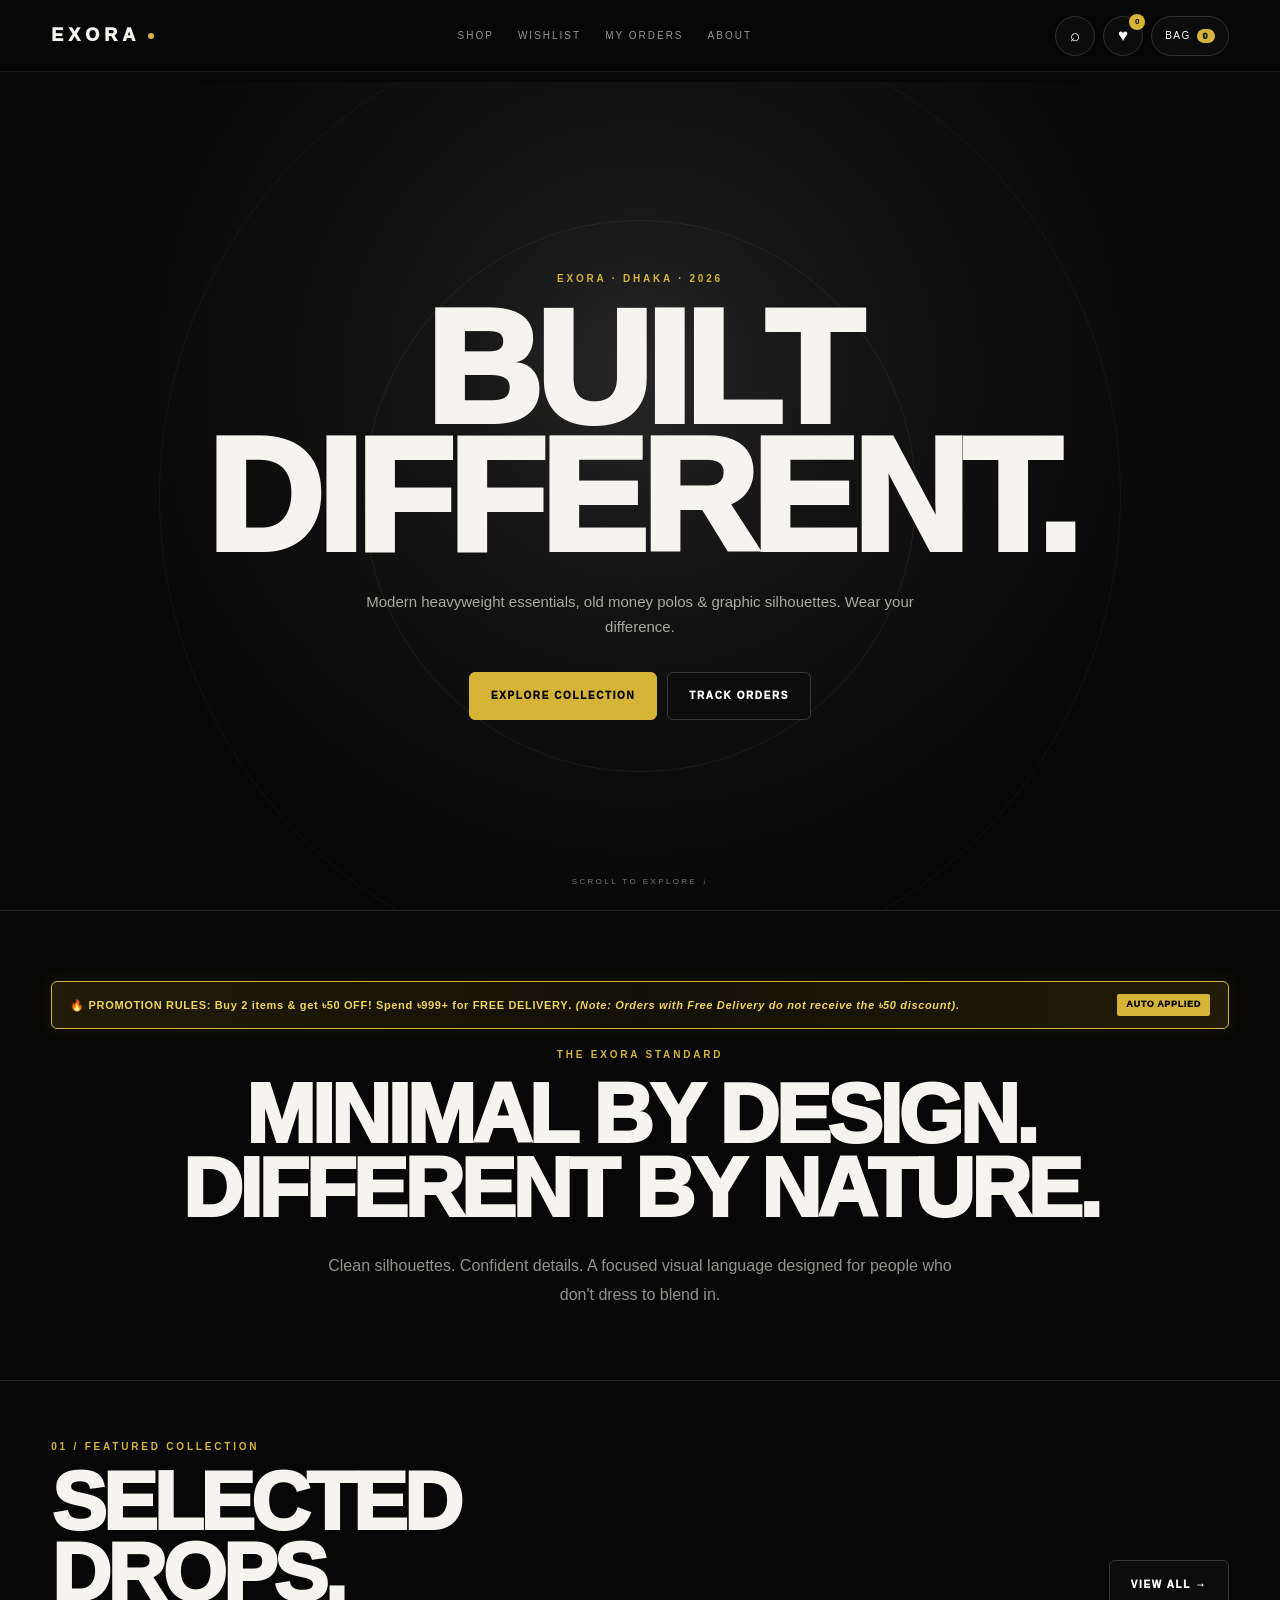
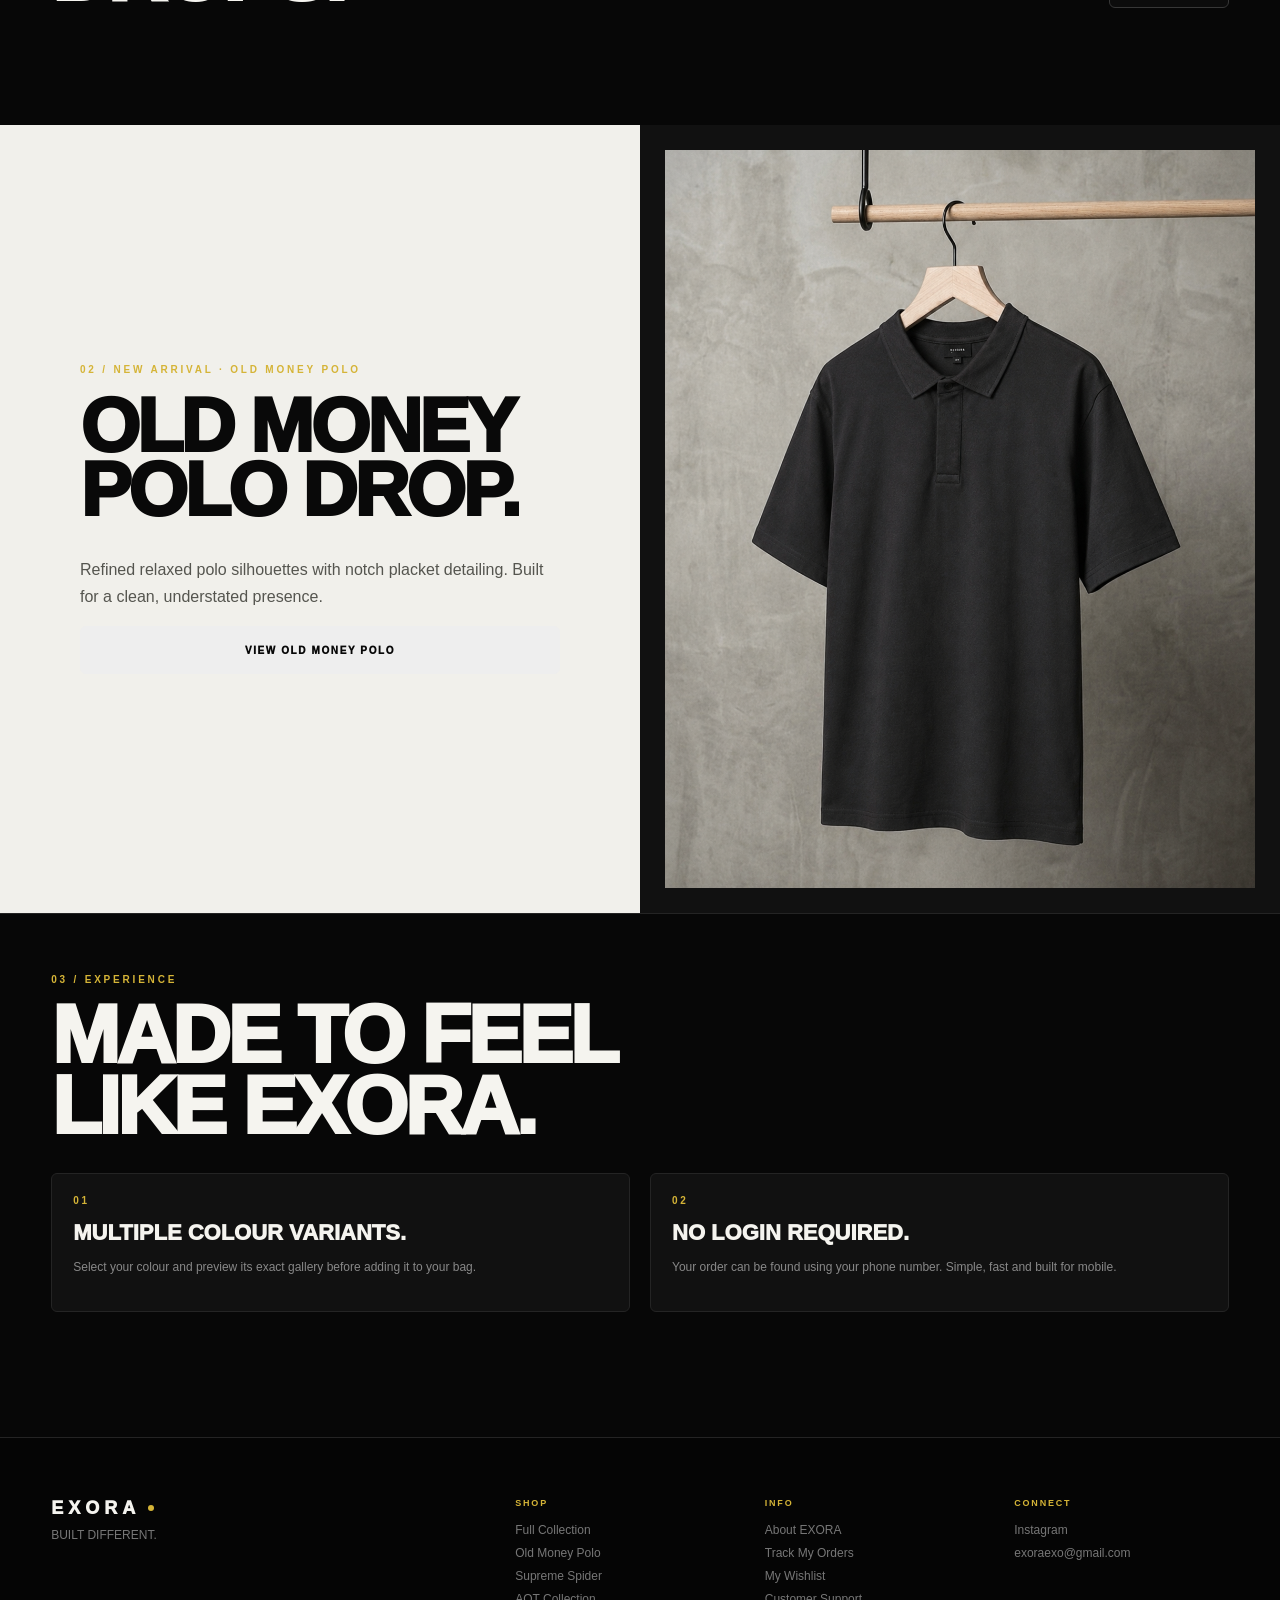
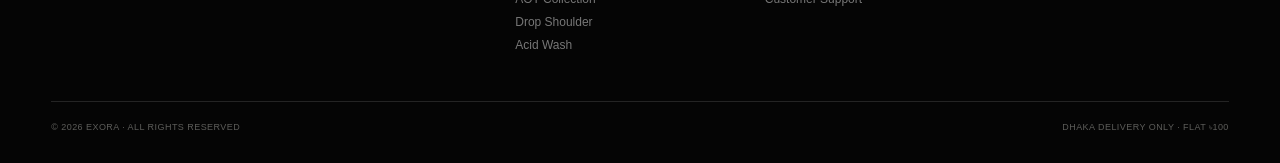
==== commit 55089a4d: "Add files via upload" ====
--- a/index.html
+++ b/index.html
@@ -6,14 +6,15 @@
 <meta name="theme-color" content="#070707">
 <meta name="description" content="EXORA — modern essentials, graphic heavyweights & old money polos. Dhaka delivery. COD and bKash available.">
 <meta property="og:title" content="EXORA — Built Different.">
-<meta property="og:description" content="Modern essentials. Graphic silhouettes. Old money polos.">
+<meta property="og:description" content="Modern heavyweight essentials, graphic silhouettes & old money polos.">
 <title>EXORA — Built Different.</title>
+
 <style>
 :root{
   --bg:#070707;--surface:#0d0d0d;--card:#111;--card2:#151515;
   --text:#f5f4ef;--muted:#92928e;--line:#242424;
   --gold:#d5b437;--gold2:#f0d45b;--danger:#e65252;
-  --green:#77b889;--radius:5px;--shadow:0 24px 70px rgba(0,0,0,.48);
+  --green:#77b889;--radius:6px;--shadow:0 24px 70px rgba(0,0,0,.48);
   --exora-ease:cubic-bezier(.16,1,.3,1);
 }
 *{box-sizing:border-box;-webkit-tap-highlight-color:transparent}
@@ -35,10 +36,9 @@
 .animate-from-right{transform:translateX(35px)}
 .animate-on-scroll.animated{opacity:1;transform:none}
 
-/* SCROLL PROGRESS */
 #exoraProgress{position:fixed;top:0;left:0;height:2px;width:0;z-index:9999;background:var(--gold);box-shadow:0 0 12px rgba(213,180,55,.4);transition:width .1s linear}
 
-/* HEADER */
+/* HEADER NAVIGATION */
 .header{position:sticky;top:0;z-index:60;height:72px;background:rgba(7,7,7,.92);border-bottom:1px solid rgba(255,255,255,.08);backdrop-filter:blur(22px);-webkit-backdrop-filter:blur(22px)}
 .header-in{height:100%;display:flex;align-items:center;justify-content:space-between;gap:18px}
 .brand{font-weight:950;letter-spacing:.28em;font-size:18px;display:inline-flex;align-items:center;gap:8px;cursor:pointer}
@@ -46,20 +46,20 @@
 .brand-group{display:flex;align-items:center;gap:10px}
 .header-back{display:none;width:38px;height:38px;border:1px solid #303030;border-radius:50%;background:#0d0d0d;color:#fff;align-items:center;justify-content:center;font-size:15px;transition:all .2s;cursor:pointer}
 .header-back:hover,.header-back:active{border-color:var(--gold);color:var(--gold);background:rgba(213,180,55,.08)}
-.nav{display:flex;gap:30px;align-items:center}
+.nav{display:flex;gap:24px;align-items:center}
 .nav a{font-size:10px;letter-spacing:.2em;color:#bbb;opacity:.8;padding:25px 0;position:relative;cursor:pointer}
 .nav a:hover,.nav a.active{color:var(--gold);opacity:1}
 .nav a.active:after{content:"";position:absolute;left:0;right:0;bottom:0;height:2px;background:var(--gold)}
 .header-actions{display:flex;gap:8px;align-items:center}
-.icon-btn,.bag-btn{height:40px;border:1px solid #303030;background:#0c0c0c;color:#fff;border-radius:999px;display:inline-flex;align-items:center;justify-content:center;transition:.2s;cursor:pointer}
+.icon-btn,.bag-btn{height:40px;border:1px solid #303030;background:#0c0c0c;color:#fff;border-radius:999px;display:inline-flex;align-items:center;justify-content:center;transition:.2s;cursor:pointer;position:relative}
 .icon-btn{width:40px;font-size:17px}
 .bag-btn{padding:0 13px;font-size:10px;letter-spacing:.15em;gap:6px}
 .icon-btn:hover,.bag-btn:hover{border-color:var(--gold);color:var(--gold)}
 .bag-count{background:var(--gold);color:#000;border-radius:10px;min-width:18px;padding:2px 5px;font-size:9px;font-weight:950}
+.wish-badge{position:absolute;top:-3px;right:-3px;background:var(--gold);color:#000;border-radius:50%;width:16px;height:16px;font-size:8px;font-weight:900;display:grid;place-items:center}
 .mobile-menu{display:none}
 
-/* BUTTONS */
-.btn{min-height:48px;padding:0 21px;border:1px solid #eee;background:#eee;color:#080808;border-radius:var(--radius);font-size:10px;font-weight:950;letter-spacing:.16em;text-transform:uppercase;display:inline-flex;align-items:center;justify-content:center;transition:transform .22s,background .22s,border-color .22s,color .22s,box-shadow .22s;cursor:pointer}
+.btn{min-height:48px;padding:0 21px;border:1px solid #eee;background:#eee;color:#080808;border-radius:var(--radius);font-size:10px;font-weight:950;letter-spacing:.16em;text-transform:uppercase;display:inline-flex;align-items:center;justify-content:center;transition:transform .22s,background .22s,border-color .22s,color .22s,box-shadow .22s;cursor:pointer;gap:6px}
 .btn:hover{transform:translateY(-2px)}
 .btn.dark{background:#0c0c0c;color:#fff;border-color:#373737}
 .btn.dark:hover{border-color:var(--gold);color:var(--gold)}
@@ -70,7 +70,6 @@
 .btn.full{width:100%}
 .btn:disabled{opacity:.45;cursor:not-allowed;transform:none}
 
-/* HERO */
 .hero{min-height:calc(100vh - 72px);min-height:calc(100svh - 72px);display:grid;place-items:center;text-align:center;position:relative;overflow:hidden;background:radial-gradient(circle at 50% 35%,#272727 0,#131313 25%,#070707 69%)}
 .hero:before{content:"";position:absolute;width:75vw;height:75vw;border:1px solid rgba(255,255,255,.045);border-radius:50%;pointer-events:none}
 .hero:after{content:"";position:absolute;width:43vw;height:43vw;border:1px solid rgba(213,180,55,.09);border-radius:50%;pointer-events:none}
@@ -80,12 +79,11 @@
 .hero-actions{display:flex;justify-content:center;gap:10px;flex-wrap:wrap}
 .hero-scroll{position:absolute;bottom:24px;left:50%;transform:translateX(-50%);font-size:8px;letter-spacing:.3em;color:#777;text-transform:uppercase;animation:pulse 2.2s infinite}
 
-/* SECTIONS */
 .section{padding:60px 0 85px;overflow:hidden}
 .section-head{display:flex;align-items:flex-end;justify-content:space-between;gap:25px;margin-bottom:32px;flex-wrap:wrap}
 .section-head h2,.page-title{font-size:clamp(36px,6.4vw,82px);line-height:.87;letter-spacing:-.045em;margin:14px 0 0;font-weight:950;text-transform:uppercase}
 .page-title{margin-top:7px}
-.intro{padding:90px 0;border-top:1px solid var(--line);border-bottom:1px solid var(--line);text-align:center}
+.intro{padding:70px 0;border-top:1px solid var(--line);border-bottom:1px solid var(--line);text-align:center}
 .intro h2{font-size:clamp(38px,6.5vw,84px);line-height:.9;letter-spacing:-.045em;margin:18px auto 25px;font-weight:950}
 .intro p{max-width:650px;margin:auto;color:var(--muted);line-height:1.8}
 .feature{display:grid;grid-template-columns:1fr 1fr;border-bottom:1px solid var(--line)}
@@ -96,7 +94,6 @@
 .feature-img img{width:100%;height:100%;object-fit:contain;transition:transform .8s var(--exora-ease)}
 .feature-img:hover img{transform:scale(1.035)}
 
-/* PRODUCTS */
 .products{display:grid;grid-template-columns:repeat(2,minmax(0,1fr));gap:20px}
 .product-card{background:var(--card);border:1px solid var(--line);border-radius:var(--radius);overflow:hidden;transition:transform .3s,border-color .3s,box-shadow .3s;display:flex;flex-direction:column;position:relative}
 .product-card:hover{transform:translateY(-5px);border-color:#3b3b3b;box-shadow:var(--shadow)}
@@ -108,7 +105,7 @@
 .photo-count{right:12px;background:rgba(0,0,0,.78);border:1px solid #292929;color:#ddd}
 .product-info{padding:19px;flex-grow:1;display:flex;flex-direction:column;justify-content:space-between}
 .product-top{display:flex;justify-content:space-between;gap:12px}
-.product-name{font-size:12px;line-height:1.4;letter-spacing:.08em;margin:0 0 5px;font-weight:850;text-transform:uppercase;transition:color .25s}
+.product-name{font-size:12px;line-height:1.4;letter-spacing:.08em;margin:0 0 5px;font-weight:850;text-transform:uppercase;transition:color .25s;cursor:pointer}
 .product-card:hover .product-name{color:#fff}
 .product-color{font-size:11px;color:#888}
 .price{font-size:16px;font-weight:950;white-space:nowrap;color:var(--text)}
@@ -116,12 +113,11 @@
 .card-actions{display:flex;gap:8px;margin-top:13px}
 .card-btn{flex:1;min-height:38px}
 
-/* WISHLIST & QUICK VIEW ACTION BUTTONS */
 .exora-wish{
   position:absolute;right:12px;bottom:12px;z-index:4;
-  width:32px;height:32px;border-radius:50%;
+  width:34px;height:34px;border-radius:50%;
   display:grid;place-items:center;background:rgba(7,7,7,.85);
-  border:1px solid #333;color:#aaa;font-size:14px;
+  border:1px solid #333;color:#aaa;font-size:15px;
   backdrop-filter:blur(8px);transition:.25s var(--exora-ease);cursor:pointer;
 }
 .exora-wish:hover,.exora-wish.active{color:var(--gold);border-color:var(--gold);background:rgba(18,18,18,.95)}
@@ -133,12 +129,21 @@
 }
 .exora-qv-trigger:hover{border-color:var(--gold);color:var(--gold)}
 
-/* FILTERS */
+/* PROMO BANNER & RULE NOTICES */
+.promo-bar{
+  background:linear-gradient(90deg,#211b08,#131105,#211b08);
+  border:1px solid var(--gold);color:var(--gold2);
+  padding:12px 18px;border-radius:var(--radius);
+  font-size:11px;font-weight:800;letter-spacing:.06em;
+  display:flex;align-items:center;justify-content:space-between;
+  margin-bottom:20px;box-shadow:0 0 20px rgba(213,180,55,.1);line-height:1.5;
+}
+.promo-tag{background:var(--gold);color:#000;padding:4px 9px;border-radius:2px;font-size:9px;font-weight:950;text-transform:uppercase;white-space:nowrap;margin-left:10px}
+
 .filters{display:flex;gap:7px;overflow-x:auto;padding:2px 0 10px;scrollbar-width:none}
 .filters::-webkit-scrollbar{display:none}
 .filter{white-space:nowrap;min-height:40px;padding:0 14px;font-size:9px}
 
-/* DETAIL */
 .variant-layout{display:grid;grid-template-columns:1.08fr .92fr;gap:45px}
 .gallery{position:sticky;top:96px;align-self:start}
 .gallery-main{aspect-ratio:16/11;background:#111;border:1px solid var(--line);position:relative;display:grid;place-items:center;overflow:hidden;cursor:zoom-in;border-radius:var(--radius)}
@@ -158,7 +163,7 @@
 .spec{display:flex;justify-content:space-between;gap:20px;padding:7px 0;color:#888;font-size:12px}
 .spec b{color:#eee;text-align:right}
 .selector{margin:22px 0}
-.selector-title{font-size:9px;color:var(--gold);letter-spacing:.16em;font-weight:850;text-transform:uppercase;margin-bottom:11px}
+.selector-title{font-size:9px;color:var(--gold);letter-spacing:.16em;font-weight:850;text-transform:uppercase;margin-bottom:11px;display:flex;justify-content:space-between;align-items:center}
 .swatches,.sizes{display:flex;gap:8px;flex-wrap:wrap}
 .swatch,.size-btn{min-height:44px;background:#111;color:#ddd;border:1px solid #333;padding:0 14px;border-radius:var(--radius);font-size:11px;font-weight:700;transition:.2s;cursor:pointer}
 .swatch{display:inline-flex;align-items:center;gap:8px}
@@ -166,9 +171,33 @@
 .dot{width:13px;height:13px;border-radius:50%;border:1px solid #666}
 .stock-note{display:flex;align-items:center;gap:7px;color:#858581;font-size:10px;margin:14px 0}
 .stock-dot{width:6px;height:6px;background:var(--green);border-radius:50%}
-.detail-actions{display:grid;grid-template-columns:1fr 1fr;gap:10px}
-
-/* CART / CHECKOUT */
+.detail-actions{display:grid;grid-template-columns:1.2fr .8fr auto;gap:10px;margin-bottom:24px}
+.size-guide-btn{font-size:9px;color:var(--gold);background:none;border:none;text-decoration:underline;cursor:pointer;letter-spacing:.1em}
+
+/* DARAZ-STYLE PRODUCT SHARE SECTION RIGHT DOWN IN PRODUCT DETAIL */
+.daraz-share-section{
+  margin-top:24px;padding:18px;background:#0d0d0d;border:1px solid #282828;
+  border-radius:var(--radius);display:flex;flex-direction:column;gap:12px;
+}
+.daraz-share-title{
+  font-size:9px;font-weight:900;letter-spacing:.18em;color:#aaa;text-transform:uppercase;
+  display:flex;align-items:center;gap:6px;
+}
+.daraz-share-grid{display:flex;gap:8px;flex-wrap:wrap;align-items:center}
+.share-pill{
+  padding:8px 14px;border-radius:4px;font-size:11px;font-weight:800;
+  display:inline-flex;align-items:center;gap:7px;color:#fff;
+  border:1px solid rgba(255,255,255,.12);transition:all .2s;cursor:pointer;
+  background:#161616;
+}
+.share-pill:hover{transform:translateY(-2px);border-color:var(--gold);color:var(--gold)}
+.share-pill.wa{background:rgba(37,211,102,.12);border-color:rgba(37,211,102,.3);color:#25d366}
+.share-pill.wa:hover{background:#25d366;color:#000}
+.share-pill.fb{background:rgba(24,119,242,.12);border-color:rgba(24,119,242,.3);color:#1877f2}
+.share-pill.fb:hover{background:#1877f2;color:#fff}
+.share-pill.tg{background:rgba(0,136,204,.12);border-color:rgba(0,136,204,.3);color:#0088cc}
+.share-pill.tg:hover{background:#0088cc;color:#fff}
+
 .cart-layout{display:grid;grid-template-columns:1.35fr .65fr;gap:24px}
 .cart-row{display:grid;grid-template-columns:100px 1fr auto;gap:18px;align-items:center;background:#101010;border:1px solid var(--line);padding:13px;margin-bottom:11px;border-radius:var(--radius)}
 .cart-row img{width:100px;height:80px;object-fit:contain;background:#151515;border-radius:2px}
@@ -178,6 +207,8 @@
 .qty span{width:36px;display:grid;place-items:center;font-size:12px;font-weight:700}
 .summary{background:#111;border:1px solid var(--line);padding:23px;position:sticky;top:95px;height:max-content;border-radius:var(--radius)}
 .summary .line{display:flex;justify-content:space-between;margin:11px 0;color:#bbb;font-size:13px}
+.summary .line.saving{color:var(--green);font-weight:800}
+.summary .line.excluded{color:#888;text-decoration:line-through;font-size:11px}
 .summary .total{border-top:1px solid var(--line);padding-top:16px;margin-top:16px;color:#fff;font-size:19px;font-weight:950}
 .empty{padding:45px 20px;text-align:center;background:#101010;border:1px solid var(--line);color:#888;letter-spacing:.12em;font-size:12px;font-weight:800;border-radius:var(--radius);text-transform:uppercase}
 .form{background:#101010;border:1px solid var(--line);padding:24px;border-radius:var(--radius)}
@@ -189,7 +220,6 @@
 .paybox{margin:18px 0;padding:16px;background:#0b0b0b;border:1px solid #2a2a2a;border-radius:var(--radius)}
 .notice{background:#0c0c0c;border:1px solid #282828;padding:13px;color:#969691;font-size:11px;line-height:1.6;border-radius:var(--radius)}
 
-/* ORDERS & STEP TRACKER */
 .orders-grid{max-width:820px;display:grid;gap:16px;margin-top:22px}
 .order-card{background:#111;border:1px solid var(--line);padding:21px;border-radius:var(--radius)}
 .order-card h3{font-size:22px;margin:14px 0 7px;font-weight:950}
@@ -205,7 +235,14 @@
 .track-step.done{color:var(--green)}
 .track-step.done:before{background:var(--green);border-color:var(--green);box-shadow:0 0 0 4px rgba(119,184,137,.1)}
 
-/* ABOUT / FOOTER */
+/* SIZE GUIDE MODAL */
+#exoraSizeGuideModal{position:fixed;inset:0;z-index:5000;display:none;align-items:center;justify-content:center;padding:18px;background:rgba(0,0,0,.85);backdrop-filter:blur(18px)}
+#exoraSizeGuideModal.open{display:flex}
+.sg-card{width:min(600px,94vw);background:#0d0d0d;border:1px solid #333;padding:28px;border-radius:var(--radius);position:relative;max-height:90vh;overflow-y:auto}
+.sg-table{width:100%;border-collapse:collapse;margin:20px 0;font-size:12px;text-align:left}
+.sg-table th,.sg-table td{padding:10px 14px;border-bottom:1px solid #222}
+.sg-table th{color:var(--gold);font-size:10px;letter-spacing:.15em;text-transform:uppercase}
+
 .about-grid{display:grid;grid-template-columns:1fr 1fr;gap:55px;align-items:center}
 .markbox{min-height:430px;display:grid;place-items:center;background:radial-gradient(circle,#292929,#090909 65%);border:1px solid var(--line);border-radius:var(--radius)}
 .markbox img{width:45%;max-width:270px;filter:grayscale(1) brightness(2)}
@@ -234,7 +271,7 @@
 .exora-qv-media img{width:100%;height:100%;max-height:500px;object-fit:contain}
 .exora-qv-info{padding:30px;display:flex;flex-direction:column;justify-content:center}
 .exora-qv-info h2{font-size:clamp(24px,3.5vw,42px);line-height:.95;margin:10px 0 14px;letter-spacing:-.04em}
-.exora-qv-close{
+.exora-qv-close,.sg-close{
   position:absolute;right:16px;top:16px;width:38px;height:38px;
   border-radius:50%;background:#151515;border:1px solid #3b3b3b;
   color:#fff;font-size:22px;z-index:10;display:grid;place-items:center;cursor:pointer
@@ -258,6 +295,16 @@
 .search-result{padding:13px 0;border-bottom:1px solid #292929;display:block}
 .toast{position:fixed;right:20px;bottom:20px;z-index:250;background:var(--gold);color:#000;padding:13px 18px;font-size:10px;font-weight:950;letter-spacing:.1em;border-radius:var(--radius);transform:translateY(90px);opacity:0;transition:.3s;box-shadow:0 10px 30px rgba(0,0,0,.5)}
 .toast.show{transform:none;opacity:1}
+
+/* PRINT RECEIPT STYLING */
+@media print{
+  .header,.footer,#exoraProgress,#toast,.hero-scroll,.order-actions,button{display:none!important}
+  body{background:#fff!important;color:#000!important}
+  .order-card{border:1px solid #ccc!important;background:#fff!important;color:#000!important;box-shadow:none!important}
+  .order-card p,.order-card h3,.line span,.status{color:#000!important}
+  .status{border-color:#000!important}
+  .page{padding:0!important}
+}
 
 /* RESPONSIVE */
 @media(max-width:950px){
@@ -274,11 +321,11 @@
 }
 @media(max-width:640px){
   .header{height:66px}.nav{top:66px}
-  .header-back{display:inline-flex} /* VISIBLE BACK BUTTON ON MOBILE */
+  .header-back{display:inline-flex}
   .brand{font-size:16px}.bag-btn{padding:0 10px}
   .hero{min-height:calc(100svh - 66px)}.hero-inner{padding:50px 0}
   .hero h1{font-size:52px}.hero p{font-size:13px;padding:0 10px}
-  .section{padding:45px 0 60px}.intro{padding:70px 0}
+  .section{padding:45px 0 60px}.intro{padding:50px 0}
   .section-head{align-items:flex-start}.section-head .btn{width:100%}
   .products{grid-template-columns:1fr 1fr;gap:12px}
   .product-info{padding:12px;min-height:132px}.product-name{font-size:10px}.price{font-size:13px}
@@ -290,59 +337,8 @@
   .footgrid{grid-template-columns:1fr}.footgrid>div:first-child{grid-column:auto}
   .page-title{font-size:34px}.hero-actions .btn{width:100%}
   .card-actions{flex-direction:column;gap:6px}
-}
-@media(prefers-reduced-motion:reduce){
-  *,*:before,*:after{scroll-behavior:auto!important;animation:none!important;transition:none!important}
-  .animate-on-scroll{opacity:1;transform:none}
-}
-</style>
-
-<style id="exora-v4-ultra">
-:root{--v4ease:cubic-bezier(.16,1,.3,1);--v4gold:var(--gold,#d5b437)}
-body{background:radial-gradient(circle at 50% -10%,rgba(213,180,55,.055),transparent 30%),#070707}
-body:after{content:"";position:fixed;inset:0;pointer-events:none;z-index:9990;opacity:.025;mix-blend-mode:screen;background-image:url("data:image/svg+xml,%3Csvg xmlns='http://www.w3.org/2000/svg' width='180' height='180'%3E%3Cfilter id='n'%3E%3CfeTurbulence baseFrequency='.85' numOctaves='2' stitchTiles='stitch'/%3E%3C/filter%3E%3Crect width='100%25' height='100%25' filter='url(%23n)'/%3E%3C/svg%3E")}
-#v4-progress{position:fixed;left:0;top:0;height:2px;width:0;background:var(--v4gold);z-index:10020;box-shadow:0 0 18px rgba(213,180,55,.55)}
-#v4-cursor,#v4-dot{position:fixed;pointer-events:none;z-index:10030;display:none}
-#v4-cursor{width:32px;height:32px;border:1px solid rgba(213,180,55,.85);border-radius:50%;transform:translate(-50%,-50%);transition:width .3s var(--v4ease),height .3s var(--v4ease),background .3s}
-#v4-dot{width:4px;height:4px;background:var(--v4gold);border-radius:50%;transform:translate(-50%,-50%)}
-body.v4-pointer #v4-cursor,body.v4-pointer #v4-dot{display:block}
-body.v4-hover #v4-cursor{width:60px;height:60px;background:rgba(213,180,55,.08)}
-.v4-hero{position:absolute;inset:0;overflow:hidden;pointer-events:none}
-.v4-orb{position:absolute;border:1px solid rgba(213,180,55,.13);border-radius:50%;animation:v4Float 9s ease-in-out infinite}
-.v4-orb.a{width:34vw;height:34vw;left:7%;top:16%}.v4-orb.b{width:55vw;height:55vw;right:-15%;top:0;animation-delay:-3s}.v4-orb.c{width:20vw;height:20vw;right:24%;bottom:7%;animation-delay:-6s}
-.v4-orb:after{content:"";position:absolute;inset:18%;border:1px solid rgba(255,255,255,.055);border-radius:50%}
-@keyframes v4Float{50%{transform:translate3d(0,-18px,0) rotate(7deg)}}
-.hero .shell,.hero .hero-in{position:relative;z-index:2}
-.hero .hero-title{transform:translateZ(0);text-shadow:0 18px 60px rgba(0,0,0,.55)}
-.hero .hero-title .word{display:inline-block;animation:v4Word .9s var(--v4ease) both}
-.hero .hero-title .word:nth-child(2){animation-delay:.08s}
-@keyframes v4Word{from{opacity:0;transform:translateY(35px) rotateX(35deg)}to{opacity:1;transform:none}}
-.product-card{transform-style:preserve-3d;will-change:transform;transition:box-shadow .45s var(--v4ease),border-color .35s,transform .18s linear!important}
-.product-card:hover{box-shadow:0 28px 70px rgba(0,0,0,.45)}
-.product-card .product-image{overflow:hidden;transform-style:preserve-3d}
-.product-card .product-image:before{content:"";position:absolute;inset:-45%;z-index:2;pointer-events:none;background:linear-gradient(115deg,transparent 40%,rgba(255,255,255,.13) 49%,transparent 58%);transform:translateX(-65%) rotate(8deg);transition:transform 1s var(--v4ease)}
-.product-card:hover .product-image:before{transform:translateX(65%) rotate(8deg)}
-.product-card img{transition:transform .8s var(--v4ease),filter .5s!important}
-.product-card:hover img{transform:scale(1.035)}
-.v4-quick{position:absolute;left:12px;bottom:12px;z-index:5;padding:10px 13px;background:rgba(7,7,7,.82);border:1px solid #3a3a3a;color:#fff;font-size:9px;font-weight:900;letter-spacing:.13em;text-transform:uppercase;opacity:0;transform:translateY(10px);transition:.35s var(--v4ease);backdrop-filter:blur(12px)}
-.product-card:hover .v4-quick,.v4-quick:focus{opacity:1;transform:none}
-.v4-wish{position:absolute;right:12px;bottom:12px;z-index:5;width:36px;height:36px;border-radius:50%;background:rgba(7,7,7,.8);border:1px solid #333;color:#aaa;font-size:17px;backdrop-filter:blur(12px);transition:.3s var(--v4ease)}
-.v4-wish.active{color:var(--v4gold);border-color:var(--v4gold);box-shadow:0 0 20px rgba(213,180,55,.15)}
-#v4-qv{position:fixed;inset:0;z-index:10010;display:none;align-items:center;justify-content:center;padding:16px;background:rgba(0,0,0,.82);backdrop-filter:blur(18px)}
-#v4-qv.open{display:flex}
-.v4-qv-card{position:relative;width:min(940px,96vw);max-height:92vh;overflow:auto;display:grid;grid-template-columns:1.08fr .92fr;background:#0d0d0d;border:1px solid #303030;box-shadow:0 40px 120px rgba(0,0,0,.75);animation:v4Qv .5s var(--v4ease) both}
-@keyframes v4Qv{from{opacity:0;transform:translateY(25px) scale(.96)}to{opacity:1;transform:none}}
-.v4-qv-media{min-height:480px;background:#111;display:grid;place-items:center;padding:24px}
-.v4-qv-media img{width:100%;height:100%;max-height:620px;object-fit:contain}
-.v4-qv-info{padding:38px;display:flex;flex-direction:column;justify-content:center}
-.v4-qv-info h2{font-size:clamp(30px,4vw,58px);line-height:.88;letter-spacing:-.045em;margin:12px 0 18px}
-.v4-qv-close{position:absolute;right:18px;top:18px;z-index:4;width:42px;height:42px;border:1px solid #3a3a3a;border-radius:50%;background:#111;color:#fff;font-size:22px}
-.v4-qv-colours{display:flex;gap:7px;flex-wrap:wrap;margin:10px 0 24px}
-.v4-qv-colours button{padding:10px 12px;border:1px solid #333;background:#111;color:#ddd;font-size:9px;letter-spacing:.08em}
-.v4-magnetic{will-change:transform}
-@media(max-width:700px){.v4-qv-card{grid-template-columns:1fr}.v4-qv-media{min-height:310px;max-height:44vh}.v4-qv-info{padding:24px}.v4-qv-info h2{font-size:34px}.v4-quick{opacity:1;transform:none}.v4-orb.a{width:60vw;height:60vw}.v4-orb.b{width:90vw;height:90vw}}
-@media(hover:none),(pointer:coarse){#v4-cursor,#v4-dot{display:none!important}}
-@media(prefers-reduced-motion:reduce){.v4-orb,.hero .hero-title .word{animation:none!important}.product-card{transform:none!important}.product-card img{transition:none!important}}
+  .daraz-share-grid{grid-template-columns:1fr 1fr}
+}
 </style>
 </head>
 <body>
@@ -369,25 +365,51 @@
         <div class="selector-title">COLOUR OPTIONS</div>
         <div id="exoraQVColours" class="exora-qv-colours"></div>
       </div>
-      <button id="exoraQVButton" class="btn gold full">VIEW FULL PRODUCT →</button>
-    </div>
+      <div style="display:flex;gap:8px">
+        <button id="exoraQVButton" class="btn gold" style="flex:1">VIEW FULL DROP →</button>
+        <button id="exoraQVShare" class="btn dark" title="Share Product">🔗 Share</button>
+      </div>
+    </div>
+  </div>
+</div>
+
+<!-- SIZE GUIDE MODAL -->
+<div id="exoraSizeGuideModal" onclick="if(event.target===this)closeSizeGuide()">
+  <div class="sg-card">
+    <button class="sg-close" onclick="closeSizeGuide()">×</button>
+    <div class="eyebrow">EXORA / GARMENT FITTING</div>
+    <h2 style="font-size:24px;margin:10px 0;font-weight:950">SIZE GUIDE</h2>
+    <p class="muted" style="font-size:12px">All measurements are in inches. Fits true to size with a relaxed silhouette.</p>
+    <table class="sg-table">
+      <thead>
+        <tr><th>Size</th><th>Chest</th><th>Length</th><th>Shoulder</th></tr>
+      </thead>
+      <tbody>
+        <tr><td><b>S (Small)</b></td><td>38"</td><td>27"</td><td>17.5"</td></tr>
+        <tr><td><b>M (Medium)</b></td><td>40"</td><td>28"</td><td>18.5"</td></tr>
+        <tr><td><b>L (Large)</b></td><td>42"</td><td>29"</td><td>19.5"</td></tr>
+        <tr><td><b>XL (X-Large)</b></td><td>44"</td><td>30"</td><td>20.5"</td></tr>
+      </tbody>
+    </table>
+    <div class="notice"><b>Pro Tip:</b> For an exaggerated oversized drop-shoulder fit, we recommend ordering one size larger than your usual measurement.</div>
   </div>
 </div>
 
 <header class="header">
   <div class="shell header-in">
     <div class="brand-group">
-      <!-- HEADER BACK BUTTON VISIBLE ON MOBILE & DESKTOP ON SUB-PAGES -->
       <button id="headerBack" class="header-back" onclick="goBack()" aria-label="Go back">❮</button>
       <a class="brand" onclick="navigate('home')">EXORA <span class="brand-dot"></span></a>
     </div>
     <nav id="mainNav" class="nav">
       <a id="nav-shop" onclick="navigate('shop')">SHOP</a>
+      <a id="nav-wishlist" onclick="navigate('wishlist')">WISHLIST</a>
       <a id="nav-orders" onclick="navigate('orders')">MY ORDERS</a>
       <a id="nav-about" onclick="navigate('about')">ABOUT</a>
     </nav>
     <div class="header-actions">
       <button class="icon-btn" onclick="openSearch()" aria-label="Search">⌕</button>
+      <button class="icon-btn" onclick="navigate('wishlist')" aria-label="Wishlist">♥ <span class="wish-badge" data-wish-count>0</span></button>
       <button class="bag-btn" onclick="navigate('cart')">BAG <span class="bag-count" data-bag-count>0</span></button>
       <button class="icon-btn mobile-menu" onclick="toggleMobileNav()" aria-label="Menu">☰</button>
     </div>
@@ -412,6 +434,10 @@
 
   <section class="intro">
     <div class="shell animate-on-scroll animate-from-left">
+      <div class="promo-bar">
+        <span>🔥 <b>PROMOTION RULES:</b> Buy 2 items & get <b>৳50 OFF</b>! Spend <b>৳999+</b> for <b>FREE DELIVERY</b>. <i>(Note: Orders with Free Delivery do not receive the ৳50 discount)</i>.</span>
+        <span class="promo-tag">AUTO APPLIED</span>
+      </div>
       <div class="eyebrow">THE EXORA STANDARD</div>
       <h2>MINIMAL BY DESIGN.<br>DIFFERENT BY NATURE.</h2>
       <p>Clean silhouettes. Confident details. A focused visual language designed for people who don't dress to blend in.</p>
@@ -470,6 +496,18 @@
   </section>
 </div>
 
+<div id="view-wishlist" class="view" style="display:none">
+  <section class="section">
+    <div class="shell">
+      <div class="section-head">
+        <div><div class="eyebrow">MY SAVED ITEMS</div><h1 class="page-title">WISHLIST.</h1></div>
+        <button class="btn dark" onclick="navigate('shop')">Continue Shopping →</button>
+      </div>
+      <div id="wishlistGrid" class="products" style="margin-top:20px"></div>
+    </div>
+  </section>
+</div>
+
 <div id="view-product" class="view" style="display:none">
   <section class="section">
     <div class="shell">
@@ -483,7 +521,10 @@
   <section class="section"><div class="shell">
     <div class="section-head"><div><div class="eyebrow">02 / BAG</div><h1 class="page-title">YOUR BAG.</h1></div></div>
     <div class="cart-layout"><div id="cartList"></div><aside class="summary">
+      <div id="cartPromoMsg" style="font-size:10px;color:var(--gold);margin-bottom:14px;font-weight:800;line-height:1.6;letter-spacing:.05em"></div>
       <div class="line"><span>Subtotal</span><b id="cartSub">৳0</b></div>
+      <div class="line saving" id="cartDiscountRow" style="display:none"><span>Multi-buy Discount (2+ Items)</span><b id="cartDiscount">-৳50</b></div>
+      <div class="line excluded" id="cartDiscountExcludedRow" style="display:none"><span>Multi-buy Discount (Excluded on ৳999+ Free Delivery)</span><span>৳0</span></div>
       <div class="line"><span>Dhaka delivery</span><b id="cartDelivery">৳0</b></div>
       <div class="line total"><span>Total</span><b id="cartTotal">৳0</b></div>
       <button id="checkoutBtn" class="btn gold full" style="display:none;margin-top:20px" onclick="navigate('checkout')">Proceed to Checkout →</button>
@@ -511,7 +552,7 @@
             <div class="field" style="margin-top:10px"><label for="trx">bKash Trx ID</label><input id="trx" placeholder="e.g. BKL983210"></div>
           </div>
         </div>
-        <div class="notice">Dhaka delivery only · ৳100 flat delivery fee · No returns for change of mind.</div>
+        <div class="notice">Dhaka delivery only · Automatic discounts applied at checkout.</div>
         <button class="btn gold full" id="submitOrder" style="margin-top:18px" type="submit">Place Order Now</button>
       </form>
       <aside class="summary"><h3 style="margin:0;color:var(--gold);font-size:11px;letter-spacing:.15em">ORDER SUMMARY</h3><div id="checkoutSummary" style="margin-top:12px"></div></aside>
@@ -531,6 +572,18 @@
 
 <div id="view-order-detail" class="view" style="display:none">
   <section class="section"><div class="shell"><div id="orderRoot"></div></div></section>
+</div>
+
+<div id="view-confirmation" class="view" style="display:none">
+  <section class="section"><div class="shell" style="max-width:800px;margin:auto">
+    <div style="text-align:center;padding:20px 0">
+      <div style="width:64px;height:64px;background:rgba(119,184,137,.15);border:1px solid var(--green);color:var(--green);border-radius:50%;display:grid;place-items:center;font-size:28px;margin:0 auto 16px">✓</div>
+      <div class="eyebrow">ORDER CONFIRMED</div>
+      <h1 class="page-title" style="margin:8px 0">THANK YOU FOR YOUR ORDER!</h1>
+      <p class="muted">Your order has been received and is now being processed.</p>
+    </div>
+    <div id="confirmDetails"></div>
+  </div></section>
 </div>
 
 <div id="view-about" class="view" style="display:none">
@@ -548,13 +601,14 @@
   <div class="footgrid">
     <div><div class="brand">EXORA <span class="brand-dot"></span></div><p>BUILT DIFFERENT.</p></div>
     <div><h4>SHOP</h4><a onclick="setCategoryAndShop('all')">Full Collection</a><a onclick="setCategoryAndShop('polo')">Old Money Polo</a><a onclick="setCategoryAndShop('supreme')">Supreme Spider</a><a onclick="setCategoryAndShop('graphic')">AOT Collection</a><a onclick="setCategoryAndShop('drop')">Drop Shoulder</a><a onclick="setCategoryAndShop('acid')">Acid Wash</a></div>
-    <div><h4>INFO</h4><a onclick="navigate('about')">About EXORA</a><a onclick="navigate('orders')">Track My Orders</a><a href="mailto:exoraexo@gmail.com">Customer Support</a></div>
+    <div><h4>INFO</h4><a onclick="navigate('about')">About EXORA</a><a onclick="navigate('orders')">Track My Orders</a><a onclick="navigate('wishlist')">My Wishlist</a><a href="mailto:exoraexo@gmail.com">Customer Support</a></div>
     <div><h4>CONNECT</h4><a href="https://www.instagram.com/exora_exo/" target="_blank" rel="noopener">Instagram</a><a href="mailto:exoraexo@gmail.com">exoraexo@gmail.com</a></div>
   </div>
   <div class="copy"><span>© 2026 EXORA · ALL RIGHTS RESERVED</span><span>DHAKA DELIVERY ONLY · FLAT ৳100</span></div>
 </div>
 </footer>
 
+<!-- SEARCH OVERLAY -->
 <div id="searchOverlay" class="search-overlay" onclick="if(event.target===this)closeSearch()">
   <div class="search-box">
     <div style="display:flex;justify-content:space-between;align-items:center;margin-bottom:15px"><h2 style="margin:0;font-size:16px;letter-spacing:.1em">SEARCH EXORA</h2><button class="btn dark" onclick="closeSearch()">Close</button></div>
@@ -599,22 +653,113 @@
 
 const money=n=>'৳'+Number(n||0).toLocaleString('en-BD');
 const getCart=()=>{try{return JSON.parse(localStorage.getItem('exora_cart')||'[]')}catch{return[]}};
-const setCart=c=>{localStorage.setItem('exora_cart',JSON.stringify(c));updateBagCount()};
+const setCart=c=>{localStorage.setItem('exora_cart',JSON.stringify(c));updateBagCount();updateWishCount()};
 const getOrders=()=>{try{return JSON.parse(localStorage.getItem('exora_orders')||'[]')}catch{return[]}};
 const setOrders=o=>localStorage.setItem('exora_orders',JSON.stringify(o));
 const getWish=()=>{try{return JSON.parse(localStorage.getItem('exora_wishlist')||'[]')}catch{return[]}};
-const setWish=w=>localStorage.setItem('exora_wishlist',JSON.stringify(w));
+const setWish=w=>{localStorage.setItem('exora_wishlist',JSON.stringify(w));updateWishCount()};
 
 const productById=id=>PRODUCTS.find(p=>p.id===id)||PRODUCTS[0];
 const variantOf=(p,k)=>p.variants.find(v=>v.key===k)||p.variants[0];
 
-function showToast(msg){const t=document.getElementById('toast');t.textContent=msg;t.classList.add('show');clearTimeout(showToast.timer);showToast.timer=setTimeout(()=>t.classList.remove('show'),2300)}
+function showToast(msg){const t=document.getElementById('toast');t.textContent=msg;t.classList.add('show');clearTimeout(showToast.timer);showToast.timer=setTimeout(()=>t.classList.remove('show'),2500)}
 function updateBagCount(){const n=getCart().reduce((a,x)=>a+(Number(x.qty)||0),0);document.querySelectorAll('[data-bag-count]').forEach(e=>e.textContent=n)}
+function updateWishCount(){const n=getWish().length;document.querySelectorAll('[data-wish-count]').forEach(e=>e.textContent=n)}
 function toggleMobileNav(){document.getElementById('mainNav').classList.toggle('open')}
 function openSearch(){document.getElementById('searchOverlay').classList.add('open');document.body.classList.add('modal-open');setTimeout(()=>document.getElementById('searchInput').focus(),50)}
 function closeSearch(){document.getElementById('searchOverlay').classList.remove('open');document.body.classList.remove('modal-open')}
 function openLightbox(src){document.getElementById('lightboxImg').src=src;document.getElementById('lightbox').classList.add('open');document.body.classList.add('modal-open')}
 function closeLightbox(e){if(e&&e.target&&e.target.id==='lightboxImg')return;document.getElementById('lightbox').classList.remove('open');document.body.classList.remove('modal-open')}
+
+function openSizeGuide(){document.getElementById('exoraSizeGuideModal').classList.add('open');document.body.classList.add('modal-open')}
+function closeSizeGuide(){document.getElementById('exoraSizeGuideModal').classList.remove('open');document.body.classList.remove('modal-open')}
+
+// SAFELY CONSTRUCT PRODUCT URL
+function getShareUrl(id){
+  try {
+    let loc = window.location.href.split('?')[0].split('#')[0];
+    if(!loc || loc.startsWith('file:') || loc.startsWith('about:') || loc.includes('null')){
+      loc = 'https://exora.store';
+    }
+    return loc + (loc.includes('?') ? '&' : '?') + 'product=' + id;
+  } catch {
+    return 'https://exora.store?product=' + id;
+  }
+}
+
+// ROBUST SYNCHRONOUS CLIPBOARD COPY WITH FALLBACK
+function copyToClipboard(text){
+  let copied = false;
+  try {
+    const ta = document.createElement('textarea');
+    ta.value = text;
+    ta.style.position = 'fixed';
+    ta.style.left = '-9999px';
+    ta.style.top = '0';
+    document.body.appendChild(ta);
+    ta.focus();
+    ta.select();
+    copied = document.execCommand('copy');
+    document.body.removeChild(ta);
+  } catch(e) {
+    copied = false;
+  }
+
+  if(copied){
+    showToast('LINK COPIED TO CLIPBOARD');
+  } else if(navigator.clipboard && navigator.clipboard.writeText){
+    navigator.clipboard.writeText(text).then(()=>{
+      showToast('LINK COPIED TO CLIPBOARD');
+    }).catch(()=>{
+      showToast('COULD NOT COPY LINK');
+    });
+  } else {
+    showToast('COULD NOT COPY LINK');
+  }
+}
+
+// DARAZ-STYLE PRODUCT SHARE LOGIC (FIXED)
+function shareSocial(platform, id){
+  const p = productById(id);
+  const shareUrl = getShareUrl(id);
+  const shareText = `Check out ${p.name} on EXORA! Price: ৳${p.price}\nWear Your Difference: ${shareUrl}`;
+  
+  if(platform === 'whatsapp'){
+    const waUrl = `https://api.whatsapp.com/send?text=${encodeURIComponent(shareText)}`;
+    window.open(waUrl, '_blank');
+  } else if(platform === 'facebook'){
+    const isLocal = shareUrl.includes('localhost') || shareUrl.includes('file:') || shareUrl.includes('127.0.0.1');
+    if(isLocal){
+      showToast('FB Share requires a live domain URL. Link copied!');
+      copyToClipboard(shareUrl);
+      return;
+    }
+    const fbUrl = `https://www.facebook.com/sharer/sharer.php?u=${encodeURIComponent(shareUrl)}`;
+    window.open(fbUrl, '_blank');
+  } else if(platform === 'telegram'){
+    const tgUrl = `https://t.me/share/url?url=${encodeURIComponent(shareUrl)}&text=${encodeURIComponent(`EXORA — ${p.name}`)}`;
+    window.open(tgUrl, '_blank');
+  } else if(platform === 'copy'){
+    copyToClipboard(shareUrl);
+  } else if(platform === 'native'){
+    if(navigator.share && window.location.protocol.startsWith('http')){
+      navigator.share({
+        title: `EXORA — ${p.name}`,
+        text: `Check out ${p.name} on EXORA!`,
+        url: shareUrl
+      }).catch((err)=>{
+        if(err.name !== 'AbortError') copyToClipboard(shareUrl);
+      });
+    } else {
+      copyToClipboard(shareUrl);
+    }
+  }
+}
+
+function shareProduct(id,ev){
+  if(ev){ev.preventDefault();ev.stopPropagation()}
+  shareSocial('native', id);
+}
 
 function toggleWishlist(id,ev){
   if(ev){ev.preventDefault();ev.stopPropagation()}
@@ -627,6 +772,7 @@
     btn.classList.toggle('active',active);
     btn.textContent=active?'♥':'♡';
   });
+  if(document.getElementById('view-wishlist').style.display!=='none')renderWishlistPage();
 }
 
 function openExoraQuickView(id,ev){
@@ -643,6 +789,7 @@
   document.getElementById("exoraQVButton").onclick=()=>{
     closeExoraQuickView();navigate("product",id);
   };
+  document.getElementById("exoraQVShare").onclick=(e)=>shareProduct(id,e);
   document.getElementById("exoraQuickView").classList.add("open");
   document.body.classList.add("modal-open");
 }
@@ -690,6 +837,7 @@
   window.scrollTo({top:0,behavior:'smooth'});
   if(viewId==='home')renderHome();
   if(viewId==='shop')renderShop(currentFilter);
+  if(viewId==='wishlist')renderWishlistPage();
   if(viewId==='product'){if(param)currentProductId=param;const p=productById(currentProductId);currentVariantKey=p.variants[0].key;currentSize=null;renderProduct()}
   if(viewId==='cart')renderCartPage();
   if(viewId==='checkout')renderCheckoutPage();
@@ -732,6 +880,12 @@
   const list=filter==='all'?PRODUCTS:PRODUCTS.filter(p=>p.type===filter);
   document.getElementById('shopGrid').innerHTML=list.length?list.map((p,i)=>productCardHtml(p,i)).join(''):'<div class="empty" style="grid-column:1/-1">NO DROPS FOUND.</div>';
   setTimeout(initAnimations,30)
+}
+function renderWishlistPage(){
+  const w=getWish(),list=PRODUCTS.filter(p=>w.includes(p.id));
+  const grid=document.getElementById('wishlistGrid');
+  grid.innerHTML=list.length?list.map((p,i)=>productCardHtml(p,i)).join(''):'<div class="empty" style="grid-column:1/-1">YOUR WISHLIST IS EMPTY.<br><br><button class="btn dark" onclick="navigate(\'shop\')">Explore Collection</button></div>';
+  setTimeout(initAnimations,30);
 }
 function setShopFilter(type,btn){
   document.querySelectorAll('.filter').forEach(b=>{b.classList.remove('gold');b.classList.add('dark')});
@@ -757,9 +911,44 @@
       <div class="detail-price">${money(p.price)}</div>
       <p class="detail-copy">${p.description}</p>
       <div class="specs">${Object.entries(p.specs).map(([k,val])=>`<div class="spec"><span>${k}</span><b>${val}</b></div>`).join('')}</div>
-      <div class="selector"><div class="selector-title">SELECT SIZE · ${p.sizes.join(' · ')}</div><div class="sizes">${p.sizes.map(s=>`<button class="size-btn ${currentSize===s?'active':''}" onclick="selectSize('${s}')">${s}</button>`).join('')}</div></div>
-      <div class="stock-note"><span class="stock-dot"></span> In stock · Dhaka flat delivery ৳100</div>
-      <div class="detail-actions"><button class="btn gold" onclick="handleAddToCart()">Add to Bag</button><button class="btn dark" onclick="navigate('cart')">View Bag</button></div>
+      <div class="selector">
+        <div class="selector-title">
+          <span>SELECT SIZE · ${p.sizes.join(' · ')}</span>
+          <button class="size-guide-btn" onclick="openSizeGuide()">📏 SIZE GUIDE</button>
+        </div>
+        <div class="sizes">${p.sizes.map(s=>`<button class="size-btn ${currentSize===s?'active':''}" onclick="selectSize('${s}')">${s}</button>`).join('')}</div>
+      </div>
+      <div class="stock-note"><span class="stock-dot"></span> In stock · Free delivery on ৳999+ orders</div>
+      <div class="detail-actions">
+        <button class="btn gold" onclick="handleAddToCart()">Add to Bag</button>
+        <button class="btn dark" onclick="navigate('cart')">View Bag</button>
+        <button class="btn dark" onclick="shareSocial('native','${p.id}')" title="Share Product">🔗</button>
+      </div>
+
+      <!-- DARAZ WEB STYLE SHARE SECTION RIGHT DOWN IN PRODUCT DETAILS -->
+      <div class="daraz-share-section">
+        <div class="daraz-share-title">
+          <span>SHARE THIS PRODUCT</span>
+        </div>
+        <div class="daraz-share-grid">
+          <button class="share-pill wa" onclick="shareSocial('whatsapp','${p.id}')">
+            <span>💬 WhatsApp</span>
+          </button>
+          <button class="share-pill fb" onclick="shareSocial('facebook','${p.id}')">
+            <span>f Facebook</span>
+          </button>
+          <button class="share-pill tg" onclick="shareSocial('telegram','${p.id}')">
+            <span>✈ Telegram</span>
+          </button>
+          <button class="share-pill" onclick="shareSocial('copy','${p.id}')">
+            <span>🔗 Copy Link</span>
+          </button>
+          <button class="share-pill" onclick="shareSocial('native','${p.id}')">
+            <span>📤 Share More</span>
+          </button>
+        </div>
+      </div>
+
     </div>
   </div>`;
   document.getElementById('thumbs').innerHTML=v.gallery.map((src,i)=>`<button class="${i===0?'active':''}" onclick="showPhoto('${src}',this)"><img src="${src}" alt="" loading="lazy"><span>${i===0?'FRONT':i===1?'BACK':'HANGER'}</span></button>`).join('');
@@ -775,11 +964,63 @@
   setCart(c);showToast('ADDED TO YOUR BAG')
 }
 
-function cartTotals(){const c=getCart();const sub=c.reduce((s,x)=>s+productById(x.productId).price*x.qty,0);const delivery=c.length?100:0;return{sub,delivery,total:sub+delivery}}
+function cartTotals(){
+  const c=getCart();
+  const totalQty=c.reduce((a,x)=>a+(Number(x.qty)||0),0);
+  const rawSub=c.reduce((s,x)=>s+productById(x.productId).price*x.qty,0);
+  
+  const isFreeDelivery = c.length > 0 && rawSub >= 999;
+  const delivery = c.length ? (isFreeDelivery ? 0 : 100) : 0;
+  
+  const discount = (totalQty >= 2 && !isFreeDelivery) ? 50 : 0;
+  
+  const subAfterDiscount = Math.max(0, rawSub - discount);
+  const total = subAfterDiscount + delivery;
+  return{rawSub,discount,subAfterDiscount,delivery,isFreeDelivery,totalQty,total}
+}
+
 function renderCartPage(){
   const c=getCart(),list=document.getElementById('cartList');
   list.innerHTML=c.length?c.map((x,i)=>{const p=productById(x.productId),v=variantOf(p,x.variantKey);return `<div class="cart-row animate-on-scroll ${i%2?'animate-from-right':'animate-from-left'}"><img src="${v.cover}" alt="${p.name}" loading="lazy"><div><h3 class="product-name">${p.name}</h3><div class="product-color">${v.name} · Size ${x.size}</div><div class="cart-actions"><div class="qty"><button onclick="changeQty('${x.key}',-1)">−</button><span>${x.qty}</span><button onclick="changeQty('${x.key}',1)">+</button></div><button class="btn dark" style="min-height:35px;padding:0 11px;font-size:8px" onclick="removeCart('${x.key}')">Remove</button></div></div><strong>${money(p.price*x.qty)}</strong></div>`}).join(''):`<div class="empty">YOUR BAG IS EMPTY.<br><br><button class="btn dark" onclick="navigate('shop')">Shop The Collection</button></div>`;
-  const t=cartTotals();document.getElementById('cartSub').textContent=money(t.sub);document.getElementById('cartDelivery').textContent=money(t.delivery);document.getElementById('cartTotal').textContent=money(t.total);document.getElementById('checkoutBtn').style.display=c.length?'inline-flex':'none';updateBagCount();setTimeout(initAnimations,30)
+  const t=cartTotals();
+  document.getElementById('cartSub').textContent=money(t.rawSub);
+  
+  const discRow=document.getElementById('cartDiscountRow');
+  const discExRow=document.getElementById('cartDiscountExcludedRow');
+  
+  if(t.discount>0){
+    discRow.style.display='flex';
+    discExRow.style.display='none';
+    document.getElementById('cartDiscount').textContent='- '+money(t.discount);
+  }else if(t.totalQty>=2 && t.isFreeDelivery){
+    discRow.style.display='none';
+    discExRow.style.display='flex';
+  }else{
+    discRow.style.display='none';
+    discExRow.style.display='none';
+  }
+  
+  const promoEl=document.getElementById('cartPromoMsg');
+  let promoText=[];
+  if(t.isFreeDelivery){
+    promoText.push(`🚚 <b>FREE Delivery Unlocked!</b>`);
+    if(t.totalQty>=2){
+      promoText.push(`(Note: ৳50 Multi-buy discount is excluded when Free Delivery is applied).`);
+    }
+  } else {
+    if(t.totalQty>=2){
+      promoText.push(`🎉 <b>৳50 Multi-buy Discount Applied!</b>`);
+      promoText.push(`Add ${money(999 - t.rawSub)} more for <b>FREE Delivery</b>.`);
+    } else {
+      promoText.push(`Add 1 more item for <b>৳50 OFF</b>, or spend ${money(999 - t.rawSub)} more for <b>FREE Delivery</b>.`);
+    }
+  }
+  promoEl.innerHTML=promoText.join(" ");
+
+  document.getElementById('cartDelivery').textContent=t.isFreeDelivery?'FREE (৳0)':money(t.delivery);
+  document.getElementById('cartTotal').textContent=money(t.total);
+  document.getElementById('checkoutBtn').style.display=c.length?'inline-flex':'none';
+  updateBagCount();setTimeout(initAnimations,30)
 }
 function changeQty(key,d){const c=getCart(),x=c.find(i=>i.key===key);if(!x)return;x.qty+=d;if(x.qty<=0)c.splice(c.indexOf(x),1);setCart(c);renderCartPage()}
 function removeCart(key){setCart(getCart().filter(x=>x.key!==key));renderCartPage();showToast('ITEM REMOVED')}
@@ -788,7 +1029,7 @@
   const c=getCart(),sum=document.getElementById('checkoutSummary'),btn=document.getElementById('submitOrder');
   if(!c.length){sum.innerHTML='<div class="empty">YOUR BAG IS EMPTY.</div>';btn.disabled=true;return}
   btn.disabled=false;const t=cartTotals();
-  sum.innerHTML=c.map(x=>{const p=productById(x.productId),v=variantOf(p,x.variantKey);return `<div style="padding:10px 0;border-bottom:1px solid #282828"><b style="font-size:11px">${p.name}</b><br><span class="muted" style="font-size:10px">${v.name} · ${x.size} · Qty ${x.qty}</span><br><strong style="color:var(--gold);font-size:12px">${money(p.price*x.qty)}</strong></div>`}).join('')+`<div class="line" style="margin-top:15px"><span>Subtotal</span><b>${money(t.sub)}</b></div><div class="line"><span>Delivery</span><b>${money(t.delivery)}</b></div><div class="line total"><span>Total</span><b>${money(t.total)}</b></div>`
+  sum.innerHTML=c.map(x=>{const p=productById(x.productId),v=variantOf(p,x.variantKey);return `<div style="padding:10px 0;border-bottom:1px solid #282828"><b style="font-size:11px">${p.name}</b><br><span class="muted" style="font-size:10px">${v.name} · ${x.size} · Qty ${x.qty}</span><br><strong style="color:var(--gold);font-size:12px">${money(p.price*x.qty)}</strong></div>`}).join('')+`<div class="line" style="margin-top:15px"><span>Subtotal</span><b>${money(t.rawSub)}</b></div>`+(t.discount>0?`<div class="line saving"><span>Multi-buy Discount</span><b>- ${money(t.discount)}</b></div>`:'')+(t.isFreeDelivery&&t.totalQty>=2?`<div class="line excluded"><span>Multi-buy Discount</span><span>Excluded for Free Delivery</span></div>`:'')+`<div class="line"><span>Delivery</span><b>${t.isFreeDelivery?'FREE':money(t.delivery)}</b></div><div class="line total"><span>Total</span><b>${money(t.total)}</b></div>`
 }
 function toggleBkashBox(){const b=document.querySelector('input[name="pay"]:checked')?.value==='bKash';document.getElementById('bkashBox').style.display=b?'block':'none'}
 
@@ -799,10 +1040,170 @@
   if(payment==='bKash'&&trx.length<5)return showToast('ENTER YOUR bKASH TRX ID');
   const btn=document.getElementById('submitOrder');btn.disabled=true;btn.textContent='PLACING ORDER...';
   const c=getCart(),t=cartTotals(),orderId='EXO-'+Date.now().toString().slice(-7),now=new Date(),cancel=new Date(Date.now()+3*60*60*1000);
-  const payload={order_id:orderId,name,phone,area,address,payment,bkash_transaction:trx,items:c.map(x=>{const p=productById(x.productId),v=variantOf(p,x.variantKey);return `${p.name} / ${v.name} / ${x.size} x${x.qty}`}),total:t.total,status:'Pending',date:now.toISOString(),cancel_until:cancel.toISOString()};
+  const payload={order_id:orderId,name,phone,area,address,payment,bkash_transaction:trx,items:c.map(x=>{const p=productById(x.productId),v=variantOf(p,x.variantKey);return `${p.name} / ${v.name} / ${x.size} x${x.qty}`}),subtotal:t.rawSub,discount:t.discount,delivery:t.delivery,total:t.total,status:'Pending',date:now.toISOString(),cancel_until:cancel.toISOString()};
   const orders=getOrders();orders.unshift(payload);setOrders(orders);localStorage.setItem('exora_last_order',JSON.stringify({order_id:orderId,phone}));
   try{await fetch(SCRIPT_URL,{method:'POST',mode:'no-cors',headers:{'Content-Type':'text/plain;charset=utf-8'},body:JSON.stringify(payload)})}catch(err){console.error(err)}
-  setCart([]);btn.disabled=false;btn.textContent='Place Order Now';showToast('ORDER PLACED SUCCESSFULLY');navigate('order-detail',orderId)
+  setCart([]);btn.disabled=false;btn.textContent='Place Order Now';showToast('ORDER PLACED SUCCESSFULLY');
+  renderConfirmationPage(payload);
+}
+
+// ACTUAL RECEIPT IMAGE FILE GENERATOR & DOWNLOAD ENGINE
+function downloadReceiptImage(order){
+  showToast("GENERATING RECEIPT FILE...");
+  
+  const canvas = document.createElement('canvas');
+  canvas.width = 750;
+  canvas.height = 1000;
+  const ctx = canvas.getContext('2d');
+  
+  // Background
+  ctx.fillStyle = "#0a0a0a";
+  ctx.fillRect(0, 0, canvas.width, canvas.height);
+  
+  // Outer Border & Accents
+  ctx.strokeStyle = "#d5b437";
+  ctx.lineWidth = 3;
+  ctx.strokeRect(20, 20, canvas.width - 40, canvas.height - 40);
+  
+  // Header Logo
+  ctx.fillStyle = "#ffffff";
+  ctx.font = "900 32px sans-serif";
+  ctx.textAlign = "center";
+  ctx.fillText("EXORA", canvas.width / 2, 80);
+  
+  ctx.fillStyle = "#d5b437";
+  ctx.font = "800 12px sans-serif";
+  ctx.fillText("OFFICIAL ORDER RECEIPT · DHAKA", canvas.width / 2, 105);
+  
+  // Divider Line
+  ctx.strokeStyle = "#242424";
+  ctx.lineWidth = 1;
+  ctx.beginPath();
+  ctx.moveTo(40, 130);
+  ctx.lineTo(canvas.width - 40, 130);
+  ctx.stroke();
+  
+  // Order Info Grid
+  ctx.textAlign = "left";
+  ctx.fillStyle = "#92928e";
+  ctx.font = "700 12px sans-serif";
+  ctx.fillText("ORDER ID:", 50, 170);
+  ctx.fillText("DATE:", 50, 200);
+  ctx.fillText("CUSTOMER:", 50, 230);
+  ctx.fillText("PHONE:", 50, 260);
+  ctx.fillText("DELIVERY ADDRESS:", 50, 290);
+  ctx.fillText("PAYMENT METHOD:", 50, 320);
+  
+  ctx.fillStyle = "#ffffff";
+  ctx.font = "800 14px sans-serif";
+  ctx.fillText(order.order_id || 'EXO-000000', 210, 170);
+  ctx.font = "600 13px sans-serif";
+  ctx.fillText(fmtDate(order.date), 210, 200);
+  ctx.fillText(order.name || 'Customer', 210, 230);
+  ctx.fillText(order.phone || '', 210, 260);
+  ctx.fillText(`${order.area || ''}, Dhaka`, 210, 290);
+  ctx.fillText(order.payment || 'COD', 210, 320);
+  
+  // Items Table Header
+  ctx.fillStyle = "#151515";
+  ctx.fillRect(40, 360, canvas.width - 80, 40);
+  
+  ctx.fillStyle = "#d5b437";
+  ctx.font = "800 12px sans-serif";
+  ctx.fillText("ITEM DESCRIPTION", 55, 385);
+  ctx.textAlign = "right";
+  ctx.fillText("STATUS", canvas.width - 55, 385);
+  
+  // Items List
+  let y = 430;
+  const items = Array.isArray(order.items) ? order.items : String(order.items || '').split('<br>');
+  items.forEach(item => {
+    ctx.textAlign = "left";
+    ctx.fillStyle = "#eeeeee";
+    ctx.font = "600 13px sans-serif";
+    ctx.fillText(item.replace(/<br>/g, ''), 55, y);
+    ctx.textAlign = "right";
+    ctx.fillStyle = "#77b889";
+    ctx.fillText("INCLUDED", canvas.width - 55, y);
+    y += 35;
+  });
+  
+  // Total Section Box
+  const summaryTop = Math.max(y + 20, 680);
+  ctx.strokeStyle = "#333333";
+  ctx.beginPath();
+  ctx.moveTo(40, summaryTop);
+  ctx.lineTo(canvas.width - 40, summaryTop);
+  ctx.stroke();
+  
+  ctx.textAlign = "left";
+  ctx.fillStyle = "#92928e";
+  ctx.font = "700 13px sans-serif";
+  ctx.fillText("SUBTOTAL:", 50, summaryTop + 40);
+  ctx.fillText("DELIVERY:", 50, summaryTop + 70);
+  ctx.fillText("TOTAL AMOUNT:", 50, summaryTop + 110);
+  
+  ctx.textAlign = "right";
+  ctx.fillStyle = "#ffffff";
+  ctx.fillText(money(order.subtotal || order.total), canvas.width - 50, summaryTop + 40);
+  ctx.fillText(order.delivery === 0 ? "FREE" : money(order.delivery || 100), canvas.width - 50, summaryTop + 70);
+  
+  ctx.fillStyle = "#d5b437";
+  ctx.font = "900 22px sans-serif";
+  ctx.fillText(money(order.total), canvas.width - 50, summaryTop + 115);
+  
+  // Footer Stamp
+  ctx.textAlign = "center";
+  ctx.fillStyle = "#555555";
+  ctx.font = "700 11px sans-serif";
+  ctx.fillText("THANK YOU FOR SHOPPING WITH EXORA · DHAKA, BANGLADESH", canvas.width / 2, canvas.height - 60);
+  
+  // Convert Canvas to Actual Image Download
+  setTimeout(() => {
+    try {
+      const dataUrl = canvas.toDataURL("image/png");
+      const a = document.createElement('a');
+      a.href = dataUrl;
+      a.download = `EXORA_Receipt_${order.order_id || 'Order'}.png`;
+      document.body.appendChild(a);
+      a.click();
+      document.body.removeChild(a);
+      showToast("RECEIPT DOWNLOADED SUCCESSFULLY");
+    } catch(err) {
+      console.error(err);
+      window.print();
+    }
+  }, 150);
+}
+
+function renderConfirmationPage(order){
+  const conf=document.getElementById('confirmDetails');
+  conf.innerHTML=`
+    <div class="order-card" style="margin-top:20px">
+      <div style="display:flex;justify-content:space-between;align-items:center;flex-wrap:wrap;gap:10px">
+        <div>
+          <span class="eyebrow">ORDER ID</span>
+          <h3 style="margin:4px 0">${order.order_id}</h3>
+        </div>
+        <button class="btn dark" onclick="copyToClipboard('${order.order_id}')">📋 Copy Order ID</button>
+      </div>
+      <div style="border-top:1px solid #222;margin-top:15px;padding-top:15px">
+        <b>Ordered Items:</b>
+        <p style="color:#ddd;line-height:1.7">${Array.isArray(order.items)?order.items.join('<br>'):order.items}</p>
+      </div>
+      <div class="line" style="display:flex;justify-content:space-between;margin:8px 0"><span>Total Paid/Due:</span><b style="color:var(--gold)">${money(order.total)}</b></div>
+      <div class="line" style="display:flex;justify-content:space-between;margin:8px 0"><span>Delivery To:</span><span>${order.name}, ${order.area}</span></div>
+      <div class="line" style="display:flex;justify-content:space-between;margin:8px 0"><span>Payment Method:</span><span>${order.payment}</span></div>
+      <div class="order-actions" style="margin-top:20px">
+        <button class="btn gold" onclick='downloadReceiptImage(${JSON.stringify(order)})'>⬇️ Download Receipt File</button>
+        <button class="btn dark" onclick="window.print()">🖨️ Print Receipt</button>
+        <button class="btn dark" onclick="navigate('orders')">View In My Orders</button>
+      </div>
+    </div>
+  `;
+  document.querySelectorAll('.view').forEach(v=>v.style.display='none');
+  document.getElementById('view-confirmation').style.display='block';
+  window.scrollTo({top:0,behavior:'smooth'});
 }
 
 function renderOrdersPage(){const last=JSON.parse(localStorage.getItem('exora_last_order')||'null'),inp=document.getElementById('lookupPhone');if(last?.phone&&!inp.value)inp.value=last.phone;lookupOrders()}
@@ -810,7 +1211,7 @@
 function renderOrdersList(items){
   const grid=document.getElementById('ordersGrid');if(!items?.length){grid.innerHTML='<div class="empty">NO CURRENT ORDER FOUND.<br><br><button class="btn dark" onclick="navigate(\'shop\')">Explore Collection</button></div>';return}
   const o=[...items].sort((a,b)=>new Date(b.date||0)-new Date(a.date||0))[0],st=String(o.status||'Pending');
-  grid.innerHTML=`<article class="order-card animate-on-scroll animate-from-left"><div style="display:flex;justify-content:space-between;gap:10px;align-items:center"><span class="status ${statusClass(st)}">${st}</span><span style="font-size:8px;color:var(--gold);letter-spacing:.12em">CURRENT ORDER</span></div><h3>${o.order_id}</h3><p>${Array.isArray(o.items)?o.items.join('<br>'):o.items||''}<br><br>Total: <b>${money(o.total)}</b><br>Placed: ${fmtDate(o.date)}</p><div class="order-actions"><button class="btn gold" onclick="navigate('order-detail','${o.order_id}')">View Order Details →</button></div></article>`;
+  grid.innerHTML=`<article class="order-card animate-on-scroll animate-from-left"><div style="display:flex;justify-content:space-between;gap:10px;align-items:center"><span class="status ${statusClass(st)}">${st}</span><span style="font-size:8px;color:var(--gold);letter-spacing:.12em">CURRENT ORDER</span></div><h3>${o.order_id}</h3><p>${Array.isArray(o.items)?o.items.join('<br>'):o.items||''}<br><br>Total: <b>${money(o.total)}</b><br>Placed: ${fmtDate(o.date)}</p><div class="order-actions"><button class="btn gold" onclick="navigate('order-detail','${o.order_id}')">View Order Details →</button><button class="btn dark" onclick='downloadReceiptImage(${JSON.stringify(o)})'>⬇️ Receipt Image</button><button class="btn dark" onclick="copyToClipboard('${o.order_id}')">📋 Copy ID</button></div></article>`;
   setTimeout(initAnimations,30)
 }
 async function lookupOrders(){
@@ -832,92 +1233,30 @@
   const s=String(status||'Pending').toLowerCase(),steps=['pending','confirmed','processing','shipped','delivered'],idx=steps.indexOf(s);
   return `<div class="track">${['Order Placed','Confirmed','Processing','Shipped','Delivered'].map((x,i)=>`<div class="track-step ${idx>=i?'done':''}">${x}</div>`).join('')}</div>`
 }
+
 async function loadAndRenderOrderDetail(orderId){
   const root=document.getElementById('orderRoot');let o=getOrders().find(x=>x.order_id===orderId);
   const draw=order=>{
     const st=String(order.status||'Pending'),low=st.toLowerCase(),canCancel=low==='pending'&&(!order.cancel_until||new Date(order.cancel_until)>Date.now());
-    root.innerHTML=`<div class="eyebrow">05 / ORDER SUMMARY</div><h1 class="page-title">${order.order_id}</h1><div class="order-card animate-on-scroll animate-from-left" style="margin-top:25px;max-width:850px"><div style="display:flex;justify-content:space-between;align-items:center;gap:10px"><span class="status ${statusClass(st)}">${st}</span><span style="font-size:10px;color:#777">${fmtDate(order.date)}</span></div>${renderTrack(st)}<h3>Items Ordered</h3><p style="color:#ddd;line-height:1.7">${Array.isArray(order.items)?order.items.join('<br>'):order.items||''}</p><div style="border-top:1px solid #222;padding-top:15px;margin-top:15px"><div class="line" style="display:flex;justify-content:space-between;margin:8px 0"><span>Total Amount</span><b style="color:var(--gold)">${money(order.total)}</b></div><div class="line" style="display:flex;justify-content:space-between;margin:8px 0"><span>Contact Phone</span><span>${order.phone||''}</span></div><div class="line" style="display:flex;justify-content:space-between;margin:8px 0"><span>Payment Method</span><span>${order.payment||''}</span></div></div>${canCancel?`<div class="notice" style="margin-top:18px"><b>Cancellation Window Active</b><br>You can cancel this order within <span id="cancelTimer" style="color:var(--gold);font-weight:900">--:--:--</span>.</div>`:''}<div class="order-actions">${canCancel?`<button class="btn danger" onclick="cancelOrder('${order.order_id}','${order.phone}')">Cancel This Order</button>`:''}<button class="btn gold" onclick="navigate('orders')">Back To My Orders</button></div></div>`;
-    if(canCancel)startCancelCountdown(order.cancel_until);setTimeout(initAnimations,30)
+    root.innerHTML=`<div class="eyebrow">05 / ORDER SUMMARY</div><h1 class="page-title">${order.order_id}</h1><div class="order-card animate-on-scroll animate-from-left" style="margin-top:25px;max-width:850px"><div style="display:flex;justify-content:space-between;align-items:center;gap:10px"><span class="status ${statusClass(st)}">${st}</span><span style="font-size:10px;color:#777">${fmtDate(order.date)}</span></div>${renderTrack(st)}<h3>Items Ordered</h3><p style="color:#ddd;line-height:1.7">${Array.isArray(order.items)?order.items.join('<br>'):order.items||''}</p><div style="border-top:1px solid #222;padding-top:15px;margin-top:15px"><div class="line" style="display:flex;justify-content:space-between;margin:8px 0"><span>Total Amount</span><b style="color:var(--gold)">${money(order.total)}</b></div><div class="line" style="display:flex;justify-content:space-between;margin:8px 0"><span>Contact Phone</span><span>${order.phone||''}</span></div><div class="line" style="display:flex;justify-content:space-between;margin:8px 0"><span>Payment Method</span><span>${order.payment||''}</span></div></div>${canCancel?`<div class="notice" style="margin-top:18px"><b>Cancellation Window Active</b><br>You can cancel this order within <span id="cancelTimer" style="color:var(--gold);font-weight:900">--:--:--</span>.</div>`:''}<div class="order-actions">${canCancel?`<button class="btn danger" onclick="cancelOrder('${order.order_id}','${order.phone}')">Cancel This Order</button>`:''}<button class="btn gold" onclick='downloadReceiptImage(${JSON.stringify(order)})'>⬇️ Download Receipt File</button><button class="btn dark" onclick="window.print()">🖨️ Print</button></div></div>`;
+    if(canCancel)startCancelTimer(order.cancel_until);setTimeout(initAnimations,30)
   };
-  if(o)draw(o);else root.innerHTML='<div class="notice">Loading live order details...</div>';
-  if(o?.phone)try{
-    const {p11,p10}=getNormalizedPhoneVariants(o.phone);
-    let d=null;
-    for(const phone of [p11,p10]){try{const c=new AbortController(),id=setTimeout(()=>c.abort(),2800),r=await fetch(`${SCRIPT_URL}?action=track&order_id=${encodeURIComponent(orderId)}&phone=${encodeURIComponent(phone)}`,{signal:c.signal});clearTimeout(id);const x=await r.json();if(x?.success&&x.order){d=x;break}}catch{}}
-    if(d?.order){o={...o,...d.order};setOrders(getOrders().map(x=>x.order_id===orderId?{...x,...d.order}:x));draw(o)}
-  }catch{}
-  if(!o){o={order_id:orderId,status:'Not found',items:'No record found.'};draw(o)}
-}
-function startCancelCountdown(until){
-  const target=new Date(until).getTime();const update=()=>{const el=document.getElementById('cancelTimer');if(!el)return;let r=target-Date.now();if(r<=0){el.textContent='Expired';clearInterval(countdownInterval);return}const h=Math.floor(r/3600000),m=Math.floor(r%3600000/60000),s=Math.floor(r%60000/1000);el.textContent=`${String(h).padStart(2,'0')}:${String(m).padStart(2,'0')}:${String(s).padStart(2,'0')}`};update();countdownInterval=setInterval(update,1000)
-}
-async function cancelOrder(orderId,phone){
-  if(!confirm('Are you sure you want to cancel this order?'))return;
-  const {p11}=getNormalizedPhoneVariants(phone);
-  try{await fetch(SCRIPT_URL,{method:'POST',mode:'no-cors',headers:{'Content-Type':'text/plain;charset=utf-8'},body:JSON.stringify({action:'cancel',order_id:orderId,phone:p11})})}catch{}
-  setOrders(getOrders().map(o=>o.order_id===orderId?{...o,status:'Cancelled'}:o));showToast('ORDER CANCELLED');loadAndRenderOrderDetail(orderId)
-}
-function fmtDate(d){try{return new Date(d).toLocaleString('en-BD',{dateStyle:'medium',timeStyle:'short'})}catch{return d||''}}
-function searchProducts(q){
-  const box=document.getElementById('searchResults'),term=q.trim().toLowerCase();if(!term){box.innerHTML='';return}
-  const m=PRODUCTS.filter(p=>p.name.toLowerCase().includes(term)||p.variants.some(v=>v.name.toLowerCase().includes(term)));
-  box.innerHTML=m.length?m.map(p=>`<a class="search-result" onclick="closeSearch();navigate('product','${p.id}')"><b>${p.name}</b><br><span class="muted" style="font-size:10px">${p.variants.map(v=>v.name).join(', ')}</span></a>`).join(''):'<div class="notice" style="margin-top:15px">NO MATCHING DROPS FOUND.</div>'
-}
-
-window.addEventListener('keydown',e=>{if(e.key==='Escape'){closeSearch();closeLightbox();closeExoraQuickView()}});
-window.addEventListener('DOMContentLoaded',()=>{updateBagCount();navigate('home')});
-</script>
-
-<div id="v4-progress"></div><div id="v4-cursor"></div><div id="v4-dot"></div>
-<div id="v4-qv" onclick="if(event.target===this)v4CloseQV()">
-  <div class="v4-qv-card">
-    <button class="v4-qv-close" onclick="v4CloseQV()">×</button>
-    <div class="v4-qv-media"><img id="v4-qv-img" src="" alt=""></div>
-    <div class="v4-qv-info">
-      <div class="eyebrow">EXORA / QUICK VIEW</div>
-      <h2 id="v4-qv-name"></h2><div id="v4-qv-price" class="detail-price"></div>
-      <p id="v4-qv-desc" class="detail-copy"></p>
-      <div class="selector"><div class="selector-title">COLOUR VARIANT</div><div id="v4-qv-colours" class="v4-qv-colours"></div></div>
-      <button id="v4-qv-open" class="btn gold full">VIEW FULL PRODUCT →</button>
-    </div>
-  </div>
-</div>
-<script>
-(function(){
-const qs=s=>document.querySelector(s);
-function progress(){let m=document.documentElement.scrollHeight-innerHeight;qs('#v4-progress').style.width=(m?scrollY/m*100:0)+'%'} addEventListener('scroll',progress,{passive:true});
-let mx=-100,my=-100,cx=-100,cy=-100;
-if(matchMedia('(hover:hover) and (pointer:fine)').matches){
- document.body.classList.add('v4-pointer');
- addEventListener('mousemove',e=>{mx=e.clientX;my=e.clientY;qs('#v4-dot').style.left=mx+'px';qs('#v4-dot').style.top=my+'px'},{passive:true});
- (function loop(){cx+=(mx-cx)*.16;cy+=(my-cy)*.16;qs('#v4-cursor').style.left=cx+'px';qs('#v4-cursor').style.top=cy+'px';requestAnimationFrame(loop)})();
- document.addEventListener('mouseover',e=>{if(e.target.closest('a,button,.product-card,input,.gallery-main'))document.body.classList.add('v4-hover')});
- document.addEventListener('mouseout',e=>{if(e.target.closest('a,button,.product-card,input,.gallery-main'))document.body.classList.remove('v4-hover')});
-}
-function bind(){
- if(matchMedia('(hover:hover) and (pointer:fine)').matches) document.querySelectorAll('.product-card:not([data-v4])').forEach(c=>{
-   c.dataset.v4=1;c.addEventListener('mousemove',e=>{let r=c.getBoundingClientRect(),x=e.clientX/r.width-r.left/r.width-.5,y=e.clientY/r.height-r.top/r.height-.5;c.style.transform=`perspective(1000px) rotateX(${-y*5}deg) rotateY(${x*6}deg) translateY(-6px)`});
-   c.addEventListener('mouseleave',()=>c.style.transform='');
- });
- document.querySelectorAll('.btn,.bag-btn,.icon-btn').forEach(b=>{if(b.dataset.mag)return;b.dataset.mag=1;b.addEventListener('mousemove',e=>{let r=b.getBoundingClientRect();b.style.transform=`translate(${(e.clientX-r.left-r.width/2)*.08}px,${(e.clientY-r.top-r.height/2)*.08}px)`});b.addEventListener('mouseleave',()=>b.style.transform='')});
- document.querySelectorAll('.product-card').forEach(c=>{
-   let a=c.querySelector('a[onclick*="navigate(\'product\'"]'); if(!a)return;
-   let m=(a.getAttribute('onclick')||'').match(/navigate\\('product','([^']+)'\\)/);if(!m)return;let id=m[1],im=c.querySelector('.product-image');if(!im)return;
-   if(!im.querySelector('.v4-quick')){let q=document.createElement('button');q.className='v4-quick';q.textContent='QUICK VIEW';q.onclick=e=>v4OpenQV(id,e);im.appendChild(q)}
-   if(!im.querySelector('.v4-wish')){let w=document.createElement('button');w.className='v4-wish';w.textContent='♡';w.onclick=e=>{e.preventDefault();e.stopPropagation();toggleWishlist(id,e);};im.appendChild(w)}
- });
-}
-window.v4OpenQV=function(id,e){if(e){e.preventDefault();e.stopPropagation()}let p=productById(id),v=p.variants[0];qs('#v4-qv-img').src=v.cover;qs('#v4-qv-name').textContent=p.name;qs('#v4-qv-price').textContent=money(p.price);qs('#v4-qv-desc').textContent=p.description;qs('#v4-qv-colours').innerHTML=p.variants.map(x=>`<button onclick="document.querySelector('#v4-qv-img').src='${x.cover}'">${x.name}</button>`).join('');qs('#v4-qv-open').onclick=()=>{v4CloseQV();navigate('product',id)};qs('#v4-qv').classList.add('open');document.body.classList.add('modal-open')};
-window.v4CloseQV=function(){qs('#v4-qv').classList.remove('open');document.body.classList.remove('modal-open')};
-const oldRenderHome=window.renderHome;
-window.renderHome=function(){oldRenderHome();setTimeout(()=>{let h=qs('#view-home');if(h&&!h.querySelector('.v4-hero')){let x=document.createElement('div');x.className='v4-hero';x.innerHTML='<i class="v4-orb a"></i><i class="v4-orb b"></i><i class="v4-orb c"></i>';let hero=h.querySelector('.hero');if(hero){hero.style.position='relative';hero.appendChild(x)}}bind()},30)};
-const oldRenderShop=window.renderShop;
-window.renderShop=function(f){oldRenderShop(f);setTimeout(bind,30)};
-const oldRenderProduct=window.renderProduct;
-window.renderProduct=function(){oldRenderProduct();setTimeout(()=>{let g=qs('#galleryMain');if(g&&!g.dataset.v4){g.dataset.v4=1;g.addEventListener('mousemove',e=>{if(!matchMedia('(hover:hover) and (pointer:fine)').matches)return;let r=g.getBoundingClientRect(),x=(e.clientX-r.left)/r.width-.5,y=(e.clientY-r.top)/r.height-.5;g.style.transform=`perspective(900px) rotateX(${-y*2.2}deg) rotateY(${x*3}deg)`});g.addEventListener('mouseleave',()=>g.style.transform='')}} ,30)};
-new MutationObserver(()=>{clearTimeout(window.__v4t);window.__v4t=setTimeout(bind,80)}).observe(document.body,{childList:true,subtree:true});
-addEventListener('keydown',e=>{if(e.key==='Escape')v4CloseQV()});addEventListener('DOMContentLoaded',()=>{progress();setTimeout(bind,400)});
-})();
+  if(o){draw(o);return}
+  root.innerHTML='<div class="empty">LOADING ORDER DETAILS...</div>';
+  try{const r=await fetch(`${SCRIPT_URL}?action=order_detail&order_id=${encodeURIComponent(orderId)}`),d=await r.json();if(d?.success&&d.order){draw(d.order);return}}catch{}
+  root.innerHTML='<div class="empty">ORDER NOT FOUND.<br><br><button class="btn dark" onclick="navigate(\'orders\')">Back to My Orders</button></div>'
+}
+function startCancelTimer(until){if(!until)return;const el=document.getElementById('cancelTimer');function tick(){const rem=new Date(until)-Date.now();if(rem<=0){if(el)el.textContent='Expired';return}const h=Math.floor(rem/3600000),m=Math.floor((rem%3600000)/60000),s=Math.floor((rem%60000)/1000);if(el)el.textContent=`${String(h).padStart(2,'0')}:${String(m).padStart(2,'0')}:${String(s).padStart(2,'0')}`}tick();countdownInterval=setInterval(tick,1000)}
+async function cancelOrder(orderId,phone){if(!confirm('Are you sure you want to cancel this order?'))return;try{await fetch(SCRIPT_URL,{method:'POST',mode:'no-cors',headers:{'Content-Type':'text/plain;charset=utf-8'},body:JSON.stringify({action:'cancel_order',order_id:orderId,phone})})}catch{}const orders=getOrders().map(o=>o.order_id===orderId?{...o,status:'Cancelled'}:o);setOrders(orders);showToast('ORDER CANCELLED');loadAndRenderOrderDetail(orderId)}
+function fmtDate(iso){if(!iso)return'';try{return new Date(iso).toLocaleString('en-BD',{dateStyle:'medium',timeStyle:'short'})}catch{return iso}}
+function searchProducts(q){q=q.toLowerCase().trim();const r=document.getElementById('searchResults');if(!q){r.innerHTML='';return}const found=PRODUCTS.filter(p=>p.name.toLowerCase().includes(q)||p.variants.some(v=>v.name.toLowerCase().includes(q)));r.innerHTML=found.length?found.map(p=>`<a class="search-result" onclick="closeSearch();navigate('product','${p.id}')"><b>${p.name}</b><br><span class="muted" style="font-size:11px">${p.variants.map(v=>v.name).join(', ')} · ${money(p.price)}</span></a>`).join(''):'<div class="muted" style="padding:15px 0">No products found.</div>'}
+
+window.onload=function(){
+  updateBagCount();updateWishCount();initAnimations();
+  const params=new URLSearchParams(window.location.search);
+  const pId=params.get('product');
+  if(pId){navigate('product',pId)}
+}
 </script>
 </body>
 </html>
